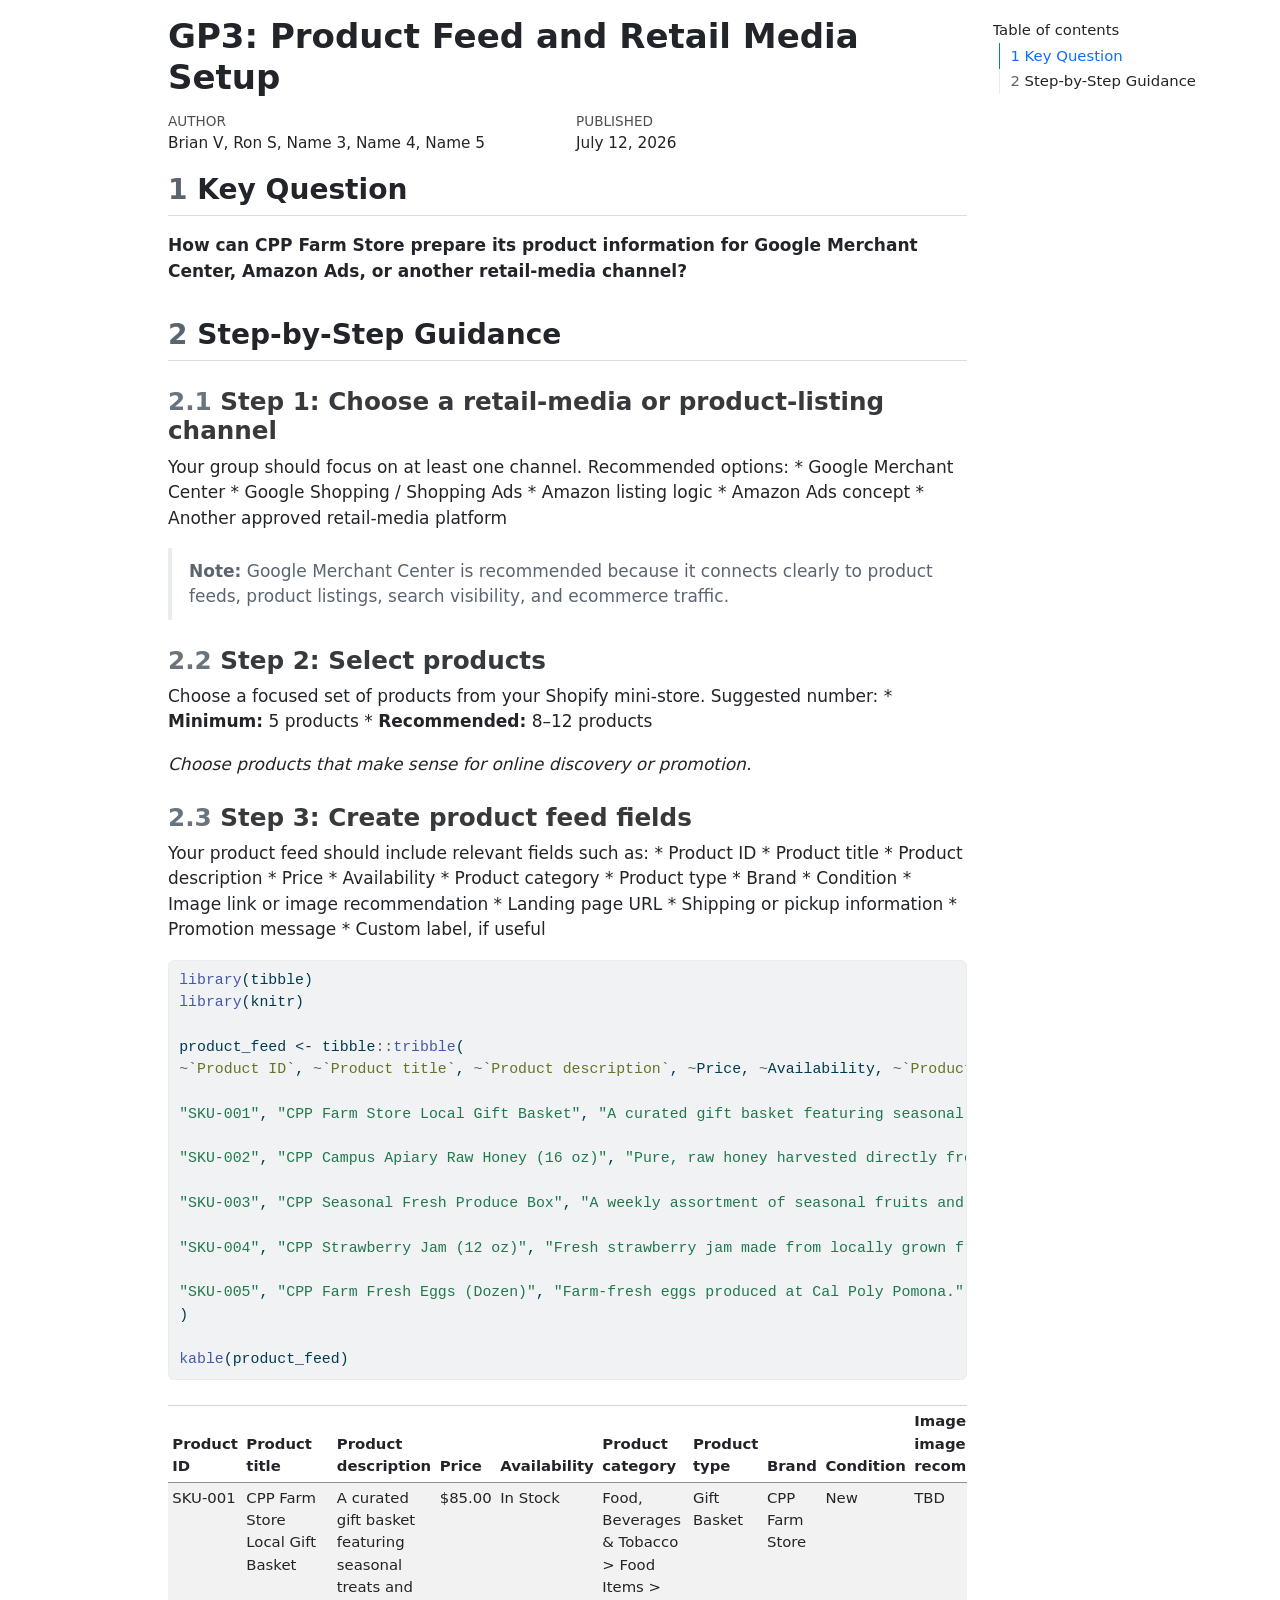
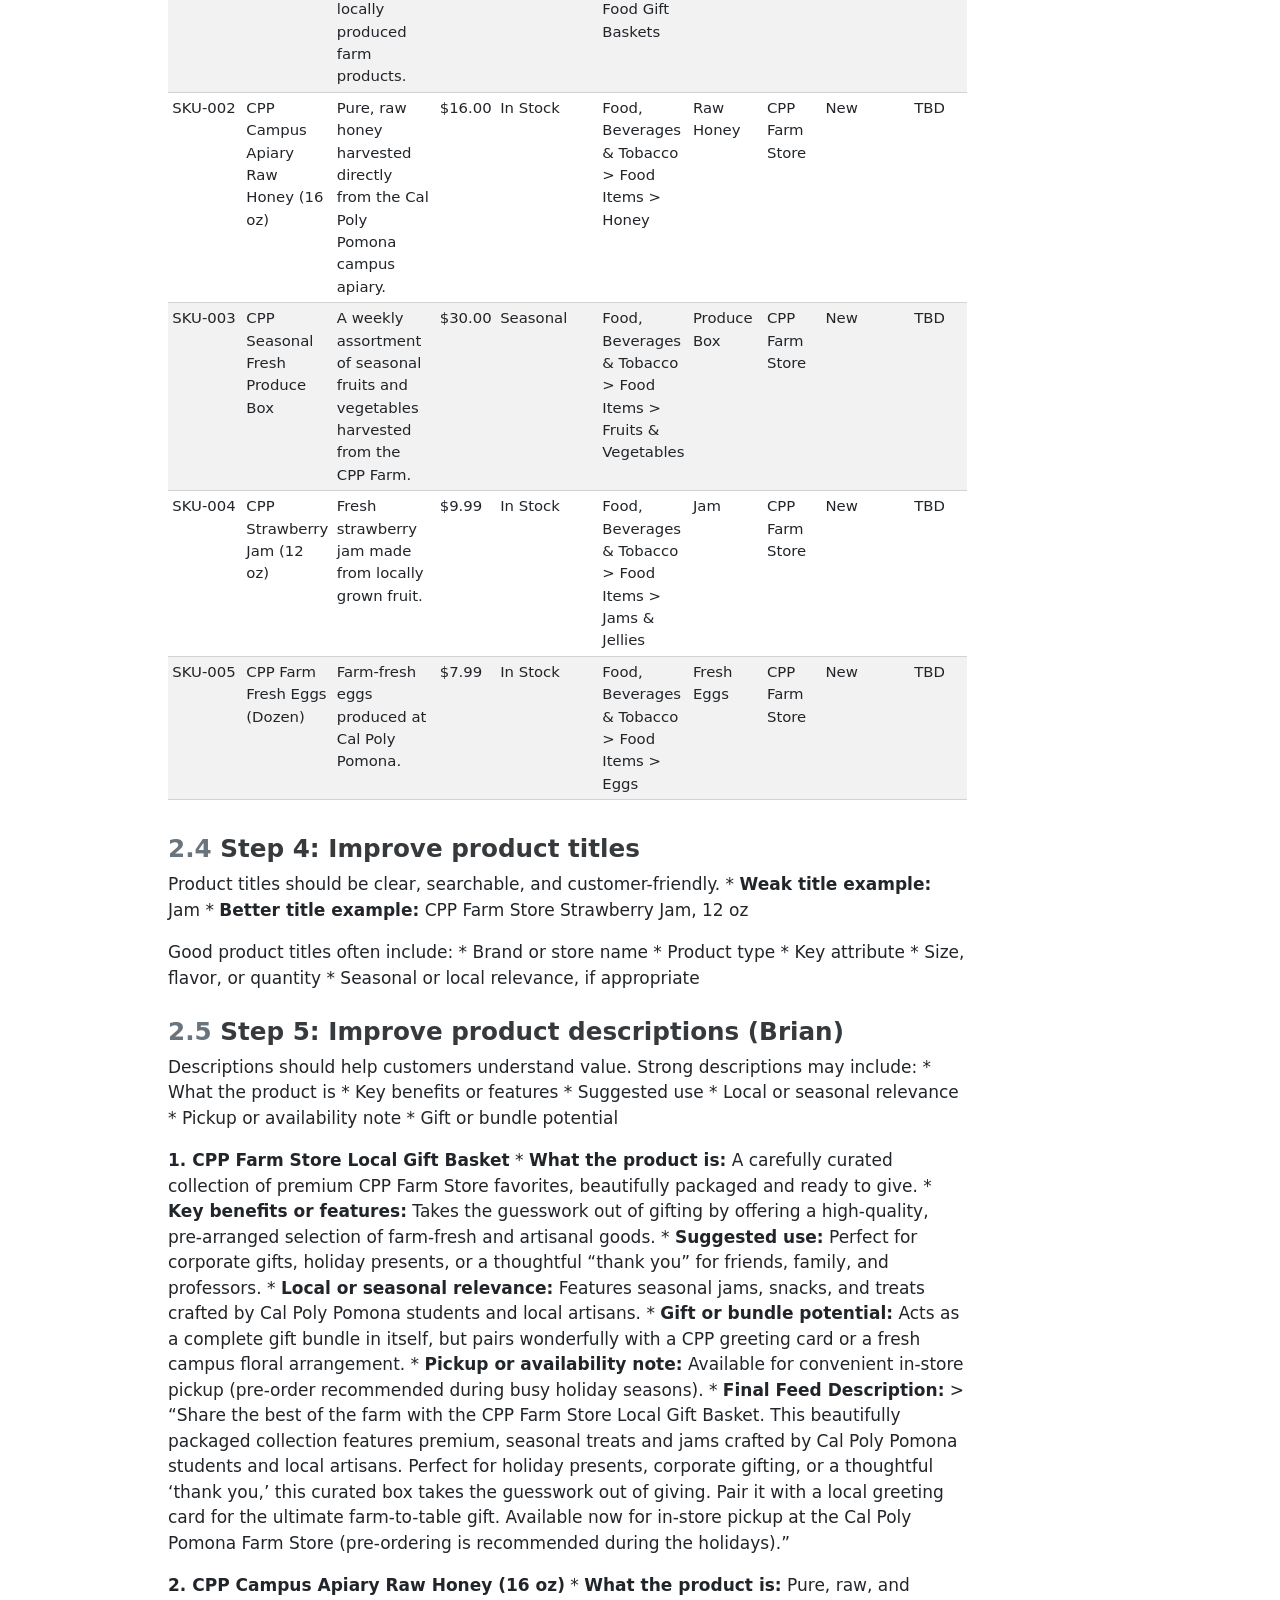
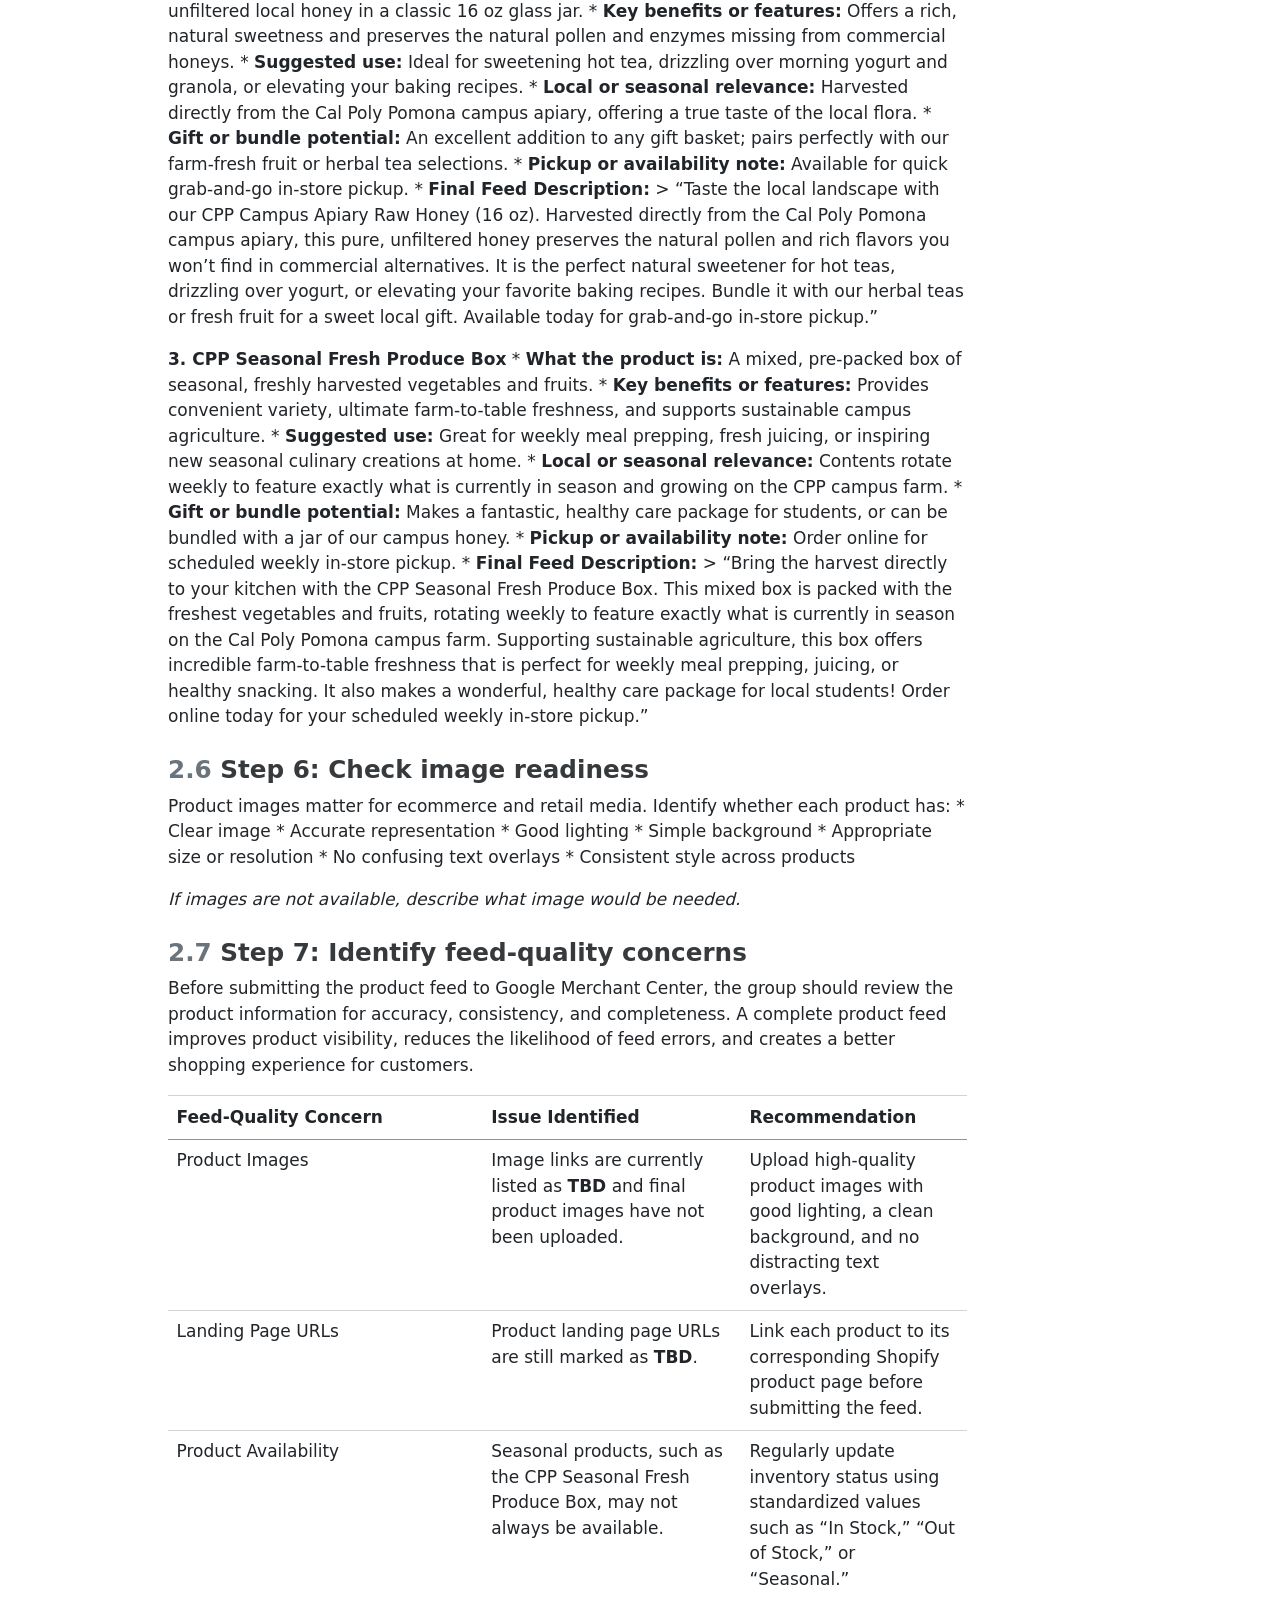
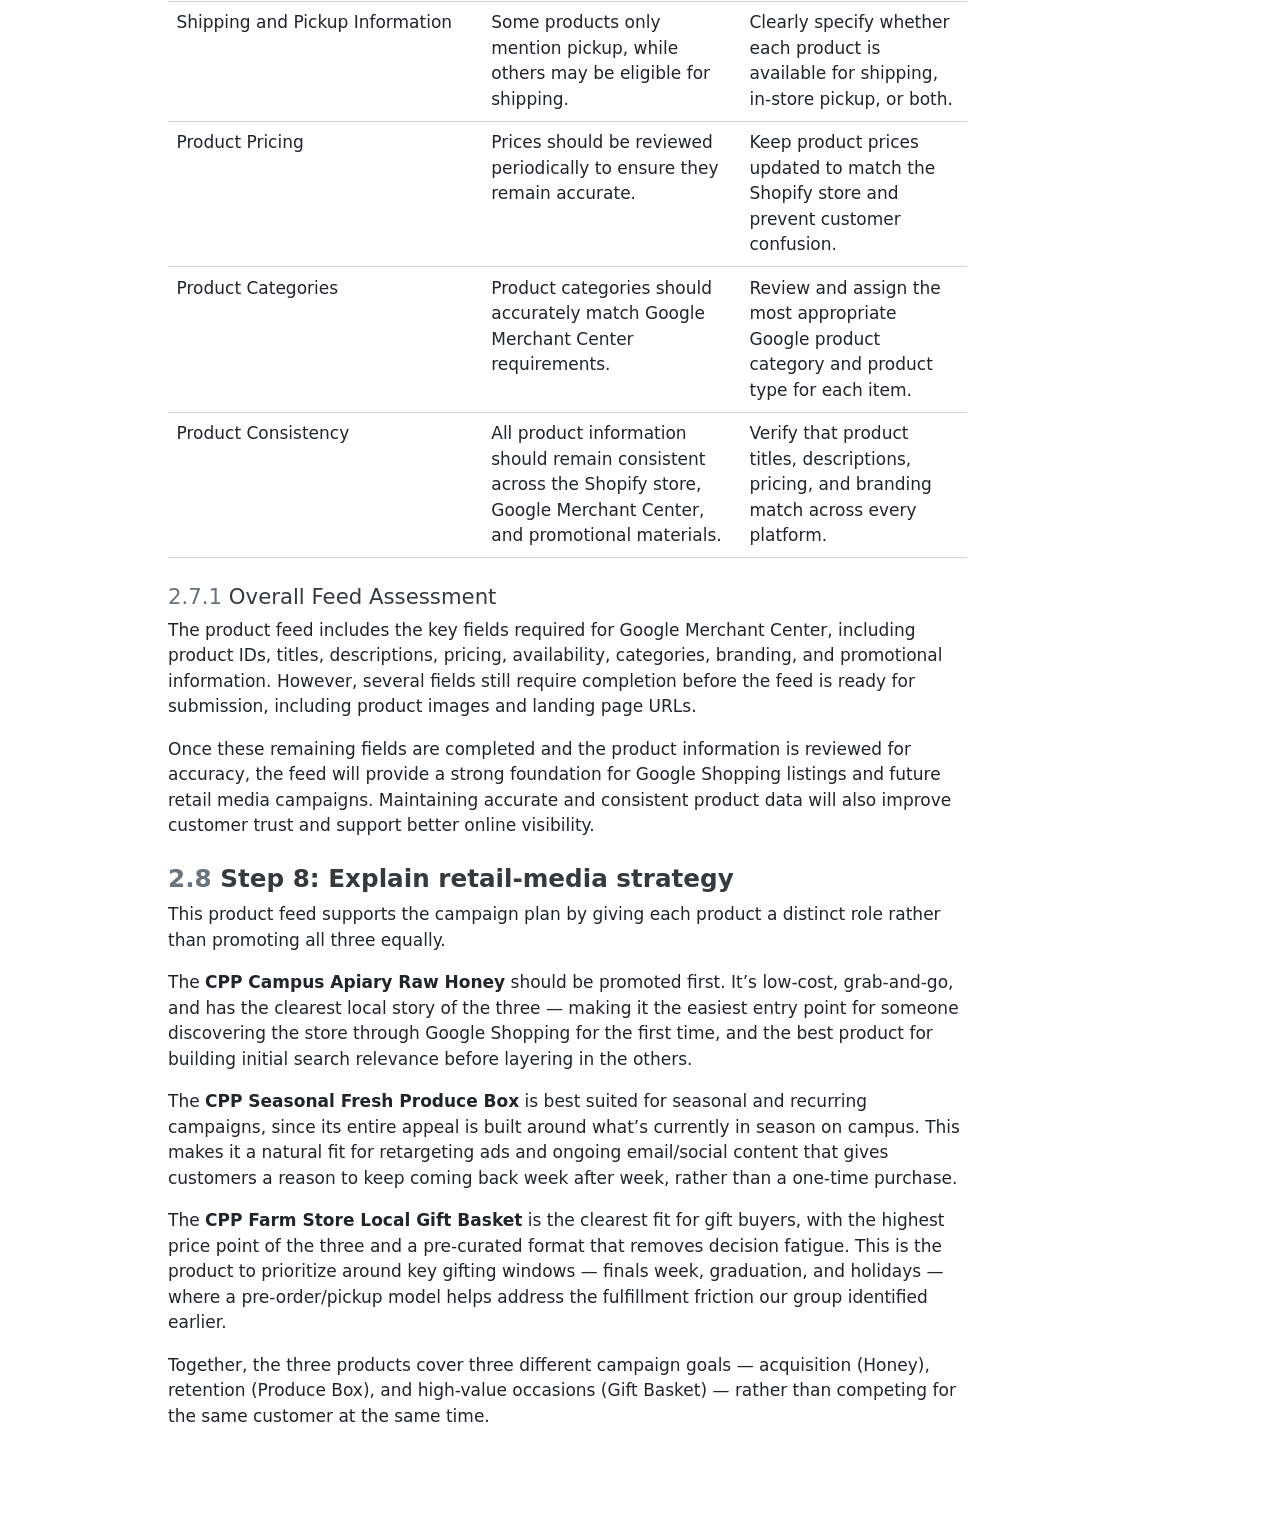
==== index.html @ 087533fa "Rename HTML file to index.html" ====
<!DOCTYPE html>
<html xmlns="http://www.w3.org/1999/xhtml" lang="en" xml:lang="en"><head>

<meta charset="utf-8">
<meta name="generator" content="quarto-1.8.26">

<meta name="viewport" content="width=device-width, initial-scale=1.0, user-scalable=yes">

<meta name="author" content="Brian V, Ron S, Name 3, Name 4, Name 5">
<meta name="dcterms.date" content="2026-07-12">

<title>GP3: Product Feed and Retail Media Setup</title>
<style>
code{white-space: pre-wrap;}
span.smallcaps{font-variant: small-caps;}
div.columns{display: flex; gap: min(4vw, 1.5em);}
div.column{flex: auto; overflow-x: auto;}
div.hanging-indent{margin-left: 1.5em; text-indent: -1.5em;}
ul.task-list{list-style: none;}
ul.task-list li input[type="checkbox"] {
width: 0.8em;
margin: 0 0.8em 0.2em -1em;  vertical-align: middle;
}

html { -webkit-text-size-adjust: 100%; }
pre > code.sourceCode { white-space: pre; position: relative; }
pre > code.sourceCode > span { display: inline-block; line-height: 1.25; }
pre > code.sourceCode > span:empty { height: 1.2em; }
.sourceCode { overflow: visible; }
code.sourceCode > span { color: inherit; text-decoration: inherit; }
div.sourceCode { margin: 1em 0; }
pre.sourceCode { margin: 0; }
@media screen {
div.sourceCode { overflow: auto; }
}
@media print {
pre > code.sourceCode { white-space: pre-wrap; }
pre > code.sourceCode > span { text-indent: -5em; padding-left: 5em; }
}
pre.numberSource code
{ counter-reset: source-line 0; }
pre.numberSource code > span
{ position: relative; left: -4em; counter-increment: source-line; }
pre.numberSource code > span > a:first-child::before
{ content: counter(source-line);
position: relative; left: -1em; text-align: right; vertical-align: baseline;
border: none; display: inline-block;
-webkit-touch-callout: none; -webkit-user-select: none;
-khtml-user-select: none; -moz-user-select: none;
-ms-user-select: none; user-select: none;
padding: 0 4px; width: 4em;
}
pre.numberSource { margin-left: 3em; padding-left: 4px; }
div.sourceCode
{ }
@media screen {
pre > code.sourceCode > span > a:first-child::before { text-decoration: underline; }
}
</style>


<script>/*!
 * clipboard.js v2.0.11
 * https://clipboardjs.com/
 *
 * Licensed MIT © Zeno Rocha
 */
!function(t,e){"object"==typeof exports&&"object"==typeof module?module.exports=e():"function"==typeof define&&define.amd?define([],e):"object"==typeof exports?exports.ClipboardJS=e():t.ClipboardJS=e()}(this,function(){return n={686:function(t,e,n){"use strict";n.d(e,{default:function(){return b}});var e=n(279),i=n.n(e),e=n(370),u=n.n(e),e=n(817),r=n.n(e);function c(t){try{return document.execCommand(t)}catch(t){return}}var a=function(t){t=r()(t);return c("cut"),t};function o(t,e){var n,o,t=(n=t,o="rtl"===document.documentElement.getAttribute("dir"),(t=document.createElement("textarea")).style.fontSize="12pt",t.style.border="0",t.style.padding="0",t.style.margin="0",t.style.position="absolute",t.style[o?"right":"left"]="-9999px",o=window.pageYOffset||document.documentElement.scrollTop,t.style.top="".concat(o,"px"),t.setAttribute("readonly",""),t.value=n,t);return e.container.appendChild(t),e=r()(t),c("copy"),t.remove(),e}var f=function(t){var e=1<arguments.length&&void 0!==arguments[1]?arguments[1]:{container:document.body},n="";return"string"==typeof t?n=o(t,e):t instanceof HTMLInputElement&&!["text","search","url","tel","password"].includes(null==t?void 0:t.type)?n=o(t.value,e):(n=r()(t),c("copy")),n};function l(t){return(l="function"==typeof Symbol&&"symbol"==typeof Symbol.iterator?function(t){return typeof t}:function(t){return t&&"function"==typeof Symbol&&t.constructor===Symbol&&t!==Symbol.prototype?"symbol":typeof t})(t)}var s=function(){var t=0<arguments.length&&void 0!==arguments[0]?arguments[0]:{},e=t.action,n=void 0===e?"copy":e,o=t.container,e=t.target,t=t.text;if("copy"!==n&&"cut"!==n)throw new Error('Invalid "action" value, use either "copy" or "cut"');if(void 0!==e){if(!e||"object"!==l(e)||1!==e.nodeType)throw new Error('Invalid "target" value, use a valid Element');if("copy"===n&&e.hasAttribute("disabled"))throw new Error('Invalid "target" attribute. Please use "readonly" instead of "disabled" attribute');if("cut"===n&&(e.hasAttribute("readonly")||e.hasAttribute("disabled")))throw new Error('Invalid "target" attribute. You can\'t cut text from elements with "readonly" or "disabled" attributes')}return t?f(t,{container:o}):e?"cut"===n?a(e):f(e,{container:o}):void 0};function p(t){return(p="function"==typeof Symbol&&"symbol"==typeof Symbol.iterator?function(t){return typeof t}:function(t){return t&&"function"==typeof Symbol&&t.constructor===Symbol&&t!==Symbol.prototype?"symbol":typeof t})(t)}function d(t,e){for(var n=0;n<e.length;n++){var o=e[n];o.enumerable=o.enumerable||!1,o.configurable=!0,"value"in o&&(o.writable=!0),Object.defineProperty(t,o.key,o)}}function y(t,e){return(y=Object.setPrototypeOf||function(t,e){return t.__proto__=e,t})(t,e)}function h(n){var o=function(){if("undefined"==typeof Reflect||!Reflect.construct)return!1;if(Reflect.construct.sham)return!1;if("function"==typeof Proxy)return!0;try{return Date.prototype.toString.call(Reflect.construct(Date,[],function(){})),!0}catch(t){return!1}}();return function(){var t,e=v(n);return t=o?(t=v(this).constructor,Reflect.construct(e,arguments,t)):e.apply(this,arguments),e=this,!(t=t)||"object"!==p(t)&&"function"!=typeof t?function(t){if(void 0!==t)return t;throw new ReferenceError("this hasn't been initialised - super() hasn't been called")}(e):t}}function v(t){return(v=Object.setPrototypeOf?Object.getPrototypeOf:function(t){return t.__proto__||Object.getPrototypeOf(t)})(t)}function m(t,e){t="data-clipboard-".concat(t);if(e.hasAttribute(t))return e.getAttribute(t)}var b=function(){!function(t,e){if("function"!=typeof e&&null!==e)throw new TypeError("Super expression must either be null or a function");t.prototype=Object.create(e&&e.prototype,{constructor:{value:t,writable:!0,configurable:!0}}),e&&y(t,e)}(r,i());var t,e,n,o=h(r);function r(t,e){var n;return function(t){if(!(t instanceof r))throw new TypeError("Cannot call a class as a function")}(this),(n=o.call(this)).resolveOptions(e),n.listenClick(t),n}return t=r,n=[{key:"copy",value:function(t){var e=1<arguments.length&&void 0!==arguments[1]?arguments[1]:{container:document.body};return f(t,e)}},{key:"cut",value:function(t){return a(t)}},{key:"isSupported",value:function(){var t=0<arguments.length&&void 0!==arguments[0]?arguments[0]:["copy","cut"],t="string"==typeof t?[t]:t,e=!!document.queryCommandSupported;return t.forEach(function(t){e=e&&!!document.queryCommandSupported(t)}),e}}],(e=[{key:"resolveOptions",value:function(){var t=0<arguments.length&&void 0!==arguments[0]?arguments[0]:{};this.action="function"==typeof t.action?t.action:this.defaultAction,this.target="function"==typeof t.target?t.target:this.defaultTarget,this.text="function"==typeof t.text?t.text:this.defaultText,this.container="object"===p(t.container)?t.container:document.body}},{key:"listenClick",value:function(t){var e=this;this.listener=u()(t,"click",function(t){return e.onClick(t)})}},{key:"onClick",value:function(t){var e=t.delegateTarget||t.currentTarget,n=this.action(e)||"copy",t=s({action:n,container:this.container,target:this.target(e),text:this.text(e)});this.emit(t?"success":"error",{action:n,text:t,trigger:e,clearSelection:function(){e&&e.focus(),window.getSelection().removeAllRanges()}})}},{key:"defaultAction",value:function(t){return m("action",t)}},{key:"defaultTarget",value:function(t){t=m("target",t);if(t)return document.querySelector(t)}},{key:"defaultText",value:function(t){return m("text",t)}},{key:"destroy",value:function(){this.listener.destroy()}}])&&d(t.prototype,e),n&&d(t,n),r}()},828:function(t){var e;"undefined"==typeof Element||Element.prototype.matches||((e=Element.prototype).matches=e.matchesSelector||e.mozMatchesSelector||e.msMatchesSelector||e.oMatchesSelector||e.webkitMatchesSelector),t.exports=function(t,e){for(;t&&9!==t.nodeType;){if("function"==typeof t.matches&&t.matches(e))return t;t=t.parentNode}}},438:function(t,e,n){var u=n(828);function i(t,e,n,o,r){var i=function(e,n,t,o){return function(t){t.delegateTarget=u(t.target,n),t.delegateTarget&&o.call(e,t)}}.apply(this,arguments);return t.addEventListener(n,i,r),{destroy:function(){t.removeEventListener(n,i,r)}}}t.exports=function(t,e,n,o,r){return"function"==typeof t.addEventListener?i.apply(null,arguments):"function"==typeof n?i.bind(null,document).apply(null,arguments):("string"==typeof t&&(t=document.querySelectorAll(t)),Array.prototype.map.call(t,function(t){return i(t,e,n,o,r)}))}},879:function(t,n){n.node=function(t){return void 0!==t&&t instanceof HTMLElement&&1===t.nodeType},n.nodeList=function(t){var e=Object.prototype.toString.call(t);return void 0!==t&&("[object NodeList]"===e||"[object HTMLCollection]"===e)&&"length"in t&&(0===t.length||n.node(t[0]))},n.string=function(t){return"string"==typeof t||t instanceof String},n.fn=function(t){return"[object Function]"===Object.prototype.toString.call(t)}},370:function(t,e,n){var f=n(879),l=n(438);t.exports=function(t,e,n){if(!t&&!e&&!n)throw new Error("Missing required arguments");if(!f.string(e))throw new TypeError("Second argument must be a String");if(!f.fn(n))throw new TypeError("Third argument must be a Function");if(f.node(t))return c=e,a=n,(u=t).addEventListener(c,a),{destroy:function(){u.removeEventListener(c,a)}};if(f.nodeList(t))return o=t,r=e,i=n,Array.prototype.forEach.call(o,function(t){t.addEventListener(r,i)}),{destroy:function(){Array.prototype.forEach.call(o,function(t){t.removeEventListener(r,i)})}};if(f.string(t))return t=t,e=e,n=n,l(document.body,t,e,n);throw new TypeError("First argument must be a String, HTMLElement, HTMLCollection, or NodeList");var o,r,i,u,c,a}},817:function(t){t.exports=function(t){var e,n="SELECT"===t.nodeName?(t.focus(),t.value):"INPUT"===t.nodeName||"TEXTAREA"===t.nodeName?((e=t.hasAttribute("readonly"))||t.setAttribute("readonly",""),t.select(),t.setSelectionRange(0,t.value.length),e||t.removeAttribute("readonly"),t.value):(t.hasAttribute("contenteditable")&&t.focus(),n=window.getSelection(),(e=document.createRange()).selectNodeContents(t),n.removeAllRanges(),n.addRange(e),n.toString());return n}},279:function(t){function e(){}e.prototype={on:function(t,e,n){var o=this.e||(this.e={});return(o[t]||(o[t]=[])).push({fn:e,ctx:n}),this},once:function(t,e,n){var o=this;function r(){o.off(t,r),e.apply(n,arguments)}return r._=e,this.on(t,r,n)},emit:function(t){for(var e=[].slice.call(arguments,1),n=((this.e||(this.e={}))[t]||[]).slice(),o=0,r=n.length;o<r;o++)n[o].fn.apply(n[o].ctx,e);return this},off:function(t,e){var n=this.e||(this.e={}),o=n[t],r=[];if(o&&e)for(var i=0,u=o.length;i<u;i++)o[i].fn!==e&&o[i].fn._!==e&&r.push(o[i]);return r.length?n[t]=r:delete n[t],this}},t.exports=e,t.exports.TinyEmitter=e}},r={},o.n=function(t){var e=t&&t.__esModule?function(){return t.default}:function(){return t};return o.d(e,{a:e}),e},o.d=function(t,e){for(var n in e)o.o(e,n)&&!o.o(t,n)&&Object.defineProperty(t,n,{enumerable:!0,get:e[n]})},o.o=function(t,e){return Object.prototype.hasOwnProperty.call(t,e)},o(686).default;function o(t){if(r[t])return r[t].exports;var e=r[t]={exports:{}};return n[t](e,e.exports,o),e.exports}var n,r});</script>
<script src="[data-uri]" type="module"></script>
<script src="[data-uri]" type="module"></script>
<script src="[data-uri]" type="module"></script>
<script>/**
 * @popperjs/core v2.11.7 - MIT License
 */

!function(e,t){"object"==typeof exports&&"undefined"!=typeof module?t(exports):"function"==typeof define&&define.amd?define(["exports"],t):t((e="undefined"!=typeof globalThis?globalThis:e||self).Popper={})}(this,(function(e){"use strict";function t(e){if(null==e)return window;if("[object Window]"!==e.toString()){var t=e.ownerDocument;return t&&t.defaultView||window}return e}function n(e){return e instanceof t(e).Element||e instanceof Element}function r(e){return e instanceof t(e).HTMLElement||e instanceof HTMLElement}function o(e){return"undefined"!=typeof ShadowRoot&&(e instanceof t(e).ShadowRoot||e instanceof ShadowRoot)}var i=Math.max,a=Math.min,s=Math.round;function f(){var e=navigator.userAgentData;return null!=e&&e.brands&&Array.isArray(e.brands)?e.brands.map((function(e){return e.brand+"/"+e.version})).join(" "):navigator.userAgent}function c(){return!/^((?!chrome|android).)*safari/i.test(f())}function p(e,o,i){void 0===o&&(o=!1),void 0===i&&(i=!1);var a=e.getBoundingClientRect(),f=1,p=1;o&&r(e)&&(f=e.offsetWidth>0&&s(a.width)/e.offsetWidth||1,p=e.offsetHeight>0&&s(a.height)/e.offsetHeight||1);var u=(n(e)?t(e):window).visualViewport,l=!c()&&i,d=(a.left+(l&&u?u.offsetLeft:0))/f,h=(a.top+(l&&u?u.offsetTop:0))/p,m=a.width/f,v=a.height/p;return{width:m,height:v,top:h,right:d+m,bottom:h+v,left:d,x:d,y:h}}function u(e){var n=t(e);return{scrollLeft:n.pageXOffset,scrollTop:n.pageYOffset}}function l(e){return e?(e.nodeName||"").toLowerCase():null}function d(e){return((n(e)?e.ownerDocument:e.document)||window.document).documentElement}function h(e){return p(d(e)).left+u(e).scrollLeft}function m(e){return t(e).getComputedStyle(e)}function v(e){var t=m(e),n=t.overflow,r=t.overflowX,o=t.overflowY;return/auto|scroll|overlay|hidden/.test(n+o+r)}function y(e,n,o){void 0===o&&(o=!1);var i,a,f=r(n),c=r(n)&&function(e){var t=e.getBoundingClientRect(),n=s(t.width)/e.offsetWidth||1,r=s(t.height)/e.offsetHeight||1;return 1!==n||1!==r}(n),m=d(n),y=p(e,c,o),g={scrollLeft:0,scrollTop:0},b={x:0,y:0};return(f||!f&&!o)&&(("body"!==l(n)||v(m))&&(g=(i=n)!==t(i)&&r(i)?{scrollLeft:(a=i).scrollLeft,scrollTop:a.scrollTop}:u(i)),r(n)?((b=p(n,!0)).x+=n.clientLeft,b.y+=n.clientTop):m&&(b.x=h(m))),{x:y.left+g.scrollLeft-b.x,y:y.top+g.scrollTop-b.y,width:y.width,height:y.height}}function g(e){var t=p(e),n=e.offsetWidth,r=e.offsetHeight;return Math.abs(t.width-n)<=1&&(n=t.width),Math.abs(t.height-r)<=1&&(r=t.height),{x:e.offsetLeft,y:e.offsetTop,width:n,height:r}}function b(e){return"html"===l(e)?e:e.assignedSlot||e.parentNode||(o(e)?e.host:null)||d(e)}function x(e){return["html","body","#document"].indexOf(l(e))>=0?e.ownerDocument.body:r(e)&&v(e)?e:x(b(e))}function w(e,n){var r;void 0===n&&(n=[]);var o=x(e),i=o===(null==(r=e.ownerDocument)?void 0:r.body),a=t(o),s=i?[a].concat(a.visualViewport||[],v(o)?o:[]):o,f=n.concat(s);return i?f:f.concat(w(b(s)))}function O(e){return["table","td","th"].indexOf(l(e))>=0}function j(e){return r(e)&&"fixed"!==m(e).position?e.offsetParent:null}function E(e){for(var n=t(e),i=j(e);i&&O(i)&&"static"===m(i).position;)i=j(i);return i&&("html"===l(i)||"body"===l(i)&&"static"===m(i).position)?n:i||function(e){var t=/firefox/i.test(f());if(/Trident/i.test(f())&&r(e)&&"fixed"===m(e).position)return null;var n=b(e);for(o(n)&&(n=n.host);r(n)&&["html","body"].indexOf(l(n))<0;){var i=m(n);if("none"!==i.transform||"none"!==i.perspective||"paint"===i.contain||-1!==["transform","perspective"].indexOf(i.willChange)||t&&"filter"===i.willChange||t&&i.filter&&"none"!==i.filter)return n;n=n.parentNode}return null}(e)||n}var D="top",A="bottom",L="right",P="left",M="auto",k=[D,A,L,P],W="start",B="end",H="viewport",T="popper",R=k.reduce((function(e,t){return e.concat([t+"-"+W,t+"-"+B])}),[]),S=[].concat(k,[M]).reduce((function(e,t){return e.concat([t,t+"-"+W,t+"-"+B])}),[]),V=["beforeRead","read","afterRead","beforeMain","main","afterMain","beforeWrite","write","afterWrite"];function q(e){var t=new Map,n=new Set,r=[];function o(e){n.add(e.name),[].concat(e.requires||[],e.requiresIfExists||[]).forEach((function(e){if(!n.has(e)){var r=t.get(e);r&&o(r)}})),r.push(e)}return e.forEach((function(e){t.set(e.name,e)})),e.forEach((function(e){n.has(e.name)||o(e)})),r}function C(e){return e.split("-")[0]}function N(e,t){var n=t.getRootNode&&t.getRootNode();if(e.contains(t))return!0;if(n&&o(n)){var r=t;do{if(r&&e.isSameNode(r))return!0;r=r.parentNode||r.host}while(r)}return!1}function I(e){return Object.assign({},e,{left:e.x,top:e.y,right:e.x+e.width,bottom:e.y+e.height})}function _(e,r,o){return r===H?I(function(e,n){var r=t(e),o=d(e),i=r.visualViewport,a=o.clientWidth,s=o.clientHeight,f=0,p=0;if(i){a=i.width,s=i.height;var u=c();(u||!u&&"fixed"===n)&&(f=i.offsetLeft,p=i.offsetTop)}return{width:a,height:s,x:f+h(e),y:p}}(e,o)):n(r)?function(e,t){var n=p(e,!1,"fixed"===t);return n.top=n.top+e.clientTop,n.left=n.left+e.clientLeft,n.bottom=n.top+e.clientHeight,n.right=n.left+e.clientWidth,n.width=e.clientWidth,n.height=e.clientHeight,n.x=n.left,n.y=n.top,n}(r,o):I(function(e){var t,n=d(e),r=u(e),o=null==(t=e.ownerDocument)?void 0:t.body,a=i(n.scrollWidth,n.clientWidth,o?o.scrollWidth:0,o?o.clientWidth:0),s=i(n.scrollHeight,n.clientHeight,o?o.scrollHeight:0,o?o.clientHeight:0),f=-r.scrollLeft+h(e),c=-r.scrollTop;return"rtl"===m(o||n).direction&&(f+=i(n.clientWidth,o?o.clientWidth:0)-a),{width:a,height:s,x:f,y:c}}(d(e)))}function F(e,t,o,s){var f="clippingParents"===t?function(e){var t=w(b(e)),o=["absolute","fixed"].indexOf(m(e).position)>=0&&r(e)?E(e):e;return n(o)?t.filter((function(e){return n(e)&&N(e,o)&&"body"!==l(e)})):[]}(e):[].concat(t),c=[].concat(f,[o]),p=c[0],u=c.reduce((function(t,n){var r=_(e,n,s);return t.top=i(r.top,t.top),t.right=a(r.right,t.right),t.bottom=a(r.bottom,t.bottom),t.left=i(r.left,t.left),t}),_(e,p,s));return u.width=u.right-u.left,u.height=u.bottom-u.top,u.x=u.left,u.y=u.top,u}function U(e){return e.split("-")[1]}function z(e){return["top","bottom"].indexOf(e)>=0?"x":"y"}function X(e){var t,n=e.reference,r=e.element,o=e.placement,i=o?C(o):null,a=o?U(o):null,s=n.x+n.width/2-r.width/2,f=n.y+n.height/2-r.height/2;switch(i){case D:t={x:s,y:n.y-r.height};break;case A:t={x:s,y:n.y+n.height};break;case L:t={x:n.x+n.width,y:f};break;case P:t={x:n.x-r.width,y:f};break;default:t={x:n.x,y:n.y}}var c=i?z(i):null;if(null!=c){var p="y"===c?"height":"width";switch(a){case W:t[c]=t[c]-(n[p]/2-r[p]/2);break;case B:t[c]=t[c]+(n[p]/2-r[p]/2)}}return t}function Y(e){return Object.assign({},{top:0,right:0,bottom:0,left:0},e)}function G(e,t){return t.reduce((function(t,n){return t[n]=e,t}),{})}function J(e,t){void 0===t&&(t={});var r=t,o=r.placement,i=void 0===o?e.placement:o,a=r.strategy,s=void 0===a?e.strategy:a,f=r.boundary,c=void 0===f?"clippingParents":f,u=r.rootBoundary,l=void 0===u?H:u,h=r.elementContext,m=void 0===h?T:h,v=r.altBoundary,y=void 0!==v&&v,g=r.padding,b=void 0===g?0:g,x=Y("number"!=typeof b?b:G(b,k)),w=m===T?"reference":T,O=e.rects.popper,j=e.elements[y?w:m],E=F(n(j)?j:j.contextElement||d(e.elements.popper),c,l,s),P=p(e.elements.reference),M=X({reference:P,element:O,strategy:"absolute",placement:i}),W=I(Object.assign({},O,M)),B=m===T?W:P,R={top:E.top-B.top+x.top,bottom:B.bottom-E.bottom+x.bottom,left:E.left-B.left+x.left,right:B.right-E.right+x.right},S=e.modifiersData.offset;if(m===T&&S){var V=S[i];Object.keys(R).forEach((function(e){var t=[L,A].indexOf(e)>=0?1:-1,n=[D,A].indexOf(e)>=0?"y":"x";R[e]+=V[n]*t}))}return R}var K={placement:"bottom",modifiers:[],strategy:"absolute"};function Q(){for(var e=arguments.length,t=new Array(e),n=0;n<e;n++)t[n]=arguments[n];return!t.some((function(e){return!(e&&"function"==typeof e.getBoundingClientRect)}))}function Z(e){void 0===e&&(e={});var t=e,r=t.defaultModifiers,o=void 0===r?[]:r,i=t.defaultOptions,a=void 0===i?K:i;return function(e,t,r){void 0===r&&(r=a);var i,s,f={placement:"bottom",orderedModifiers:[],options:Object.assign({},K,a),modifiersData:{},elements:{reference:e,popper:t},attributes:{},styles:{}},c=[],p=!1,u={state:f,setOptions:function(r){var i="function"==typeof r?r(f.options):r;l(),f.options=Object.assign({},a,f.options,i),f.scrollParents={reference:n(e)?w(e):e.contextElement?w(e.contextElement):[],popper:w(t)};var s,p,d=function(e){var t=q(e);return V.reduce((function(e,n){return e.concat(t.filter((function(e){return e.phase===n})))}),[])}((s=[].concat(o,f.options.modifiers),p=s.reduce((function(e,t){var n=e[t.name];return e[t.name]=n?Object.assign({},n,t,{options:Object.assign({},n.options,t.options),data:Object.assign({},n.data,t.data)}):t,e}),{}),Object.keys(p).map((function(e){return p[e]}))));return f.orderedModifiers=d.filter((function(e){return e.enabled})),f.orderedModifiers.forEach((function(e){var t=e.name,n=e.options,r=void 0===n?{}:n,o=e.effect;if("function"==typeof o){var i=o({state:f,name:t,instance:u,options:r}),a=function(){};c.push(i||a)}})),u.update()},forceUpdate:function(){if(!p){var e=f.elements,t=e.reference,n=e.popper;if(Q(t,n)){f.rects={reference:y(t,E(n),"fixed"===f.options.strategy),popper:g(n)},f.reset=!1,f.placement=f.options.placement,f.orderedModifiers.forEach((function(e){return f.modifiersData[e.name]=Object.assign({},e.data)}));for(var r=0;r<f.orderedModifiers.length;r++)if(!0!==f.reset){var o=f.orderedModifiers[r],i=o.fn,a=o.options,s=void 0===a?{}:a,c=o.name;"function"==typeof i&&(f=i({state:f,options:s,name:c,instance:u})||f)}else f.reset=!1,r=-1}}},update:(i=function(){return new Promise((function(e){u.forceUpdate(),e(f)}))},function(){return s||(s=new Promise((function(e){Promise.resolve().then((function(){s=void 0,e(i())}))}))),s}),destroy:function(){l(),p=!0}};if(!Q(e,t))return u;function l(){c.forEach((function(e){return e()})),c=[]}return u.setOptions(r).then((function(e){!p&&r.onFirstUpdate&&r.onFirstUpdate(e)})),u}}var $={passive:!0};var ee={name:"eventListeners",enabled:!0,phase:"write",fn:function(){},effect:function(e){var n=e.state,r=e.instance,o=e.options,i=o.scroll,a=void 0===i||i,s=o.resize,f=void 0===s||s,c=t(n.elements.popper),p=[].concat(n.scrollParents.reference,n.scrollParents.popper);return a&&p.forEach((function(e){e.addEventListener("scroll",r.update,$)})),f&&c.addEventListener("resize",r.update,$),function(){a&&p.forEach((function(e){e.removeEventListener("scroll",r.update,$)})),f&&c.removeEventListener("resize",r.update,$)}},data:{}};var te={name:"popperOffsets",enabled:!0,phase:"read",fn:function(e){var t=e.state,n=e.name;t.modifiersData[n]=X({reference:t.rects.reference,element:t.rects.popper,strategy:"absolute",placement:t.placement})},data:{}},ne={top:"auto",right:"auto",bottom:"auto",left:"auto"};function re(e){var n,r=e.popper,o=e.popperRect,i=e.placement,a=e.variation,f=e.offsets,c=e.position,p=e.gpuAcceleration,u=e.adaptive,l=e.roundOffsets,h=e.isFixed,v=f.x,y=void 0===v?0:v,g=f.y,b=void 0===g?0:g,x="function"==typeof l?l({x:y,y:b}):{x:y,y:b};y=x.x,b=x.y;var w=f.hasOwnProperty("x"),O=f.hasOwnProperty("y"),j=P,M=D,k=window;if(u){var W=E(r),H="clientHeight",T="clientWidth";if(W===t(r)&&"static"!==m(W=d(r)).position&&"absolute"===c&&(H="scrollHeight",T="scrollWidth"),W=W,i===D||(i===P||i===L)&&a===B)M=A,b-=(h&&W===k&&k.visualViewport?k.visualViewport.height:W[H])-o.height,b*=p?1:-1;if(i===P||(i===D||i===A)&&a===B)j=L,y-=(h&&W===k&&k.visualViewport?k.visualViewport.width:W[T])-o.width,y*=p?1:-1}var R,S=Object.assign({position:c},u&&ne),V=!0===l?function(e,t){var n=e.x,r=e.y,o=t.devicePixelRatio||1;return{x:s(n*o)/o||0,y:s(r*o)/o||0}}({x:y,y:b},t(r)):{x:y,y:b};return y=V.x,b=V.y,p?Object.assign({},S,((R={})[M]=O?"0":"",R[j]=w?"0":"",R.transform=(k.devicePixelRatio||1)<=1?"translate("+y+"px, "+b+"px)":"translate3d("+y+"px, "+b+"px, 0)",R)):Object.assign({},S,((n={})[M]=O?b+"px":"",n[j]=w?y+"px":"",n.transform="",n))}var oe={name:"computeStyles",enabled:!0,phase:"beforeWrite",fn:function(e){var t=e.state,n=e.options,r=n.gpuAcceleration,o=void 0===r||r,i=n.adaptive,a=void 0===i||i,s=n.roundOffsets,f=void 0===s||s,c={placement:C(t.placement),variation:U(t.placement),popper:t.elements.popper,popperRect:t.rects.popper,gpuAcceleration:o,isFixed:"fixed"===t.options.strategy};null!=t.modifiersData.popperOffsets&&(t.styles.popper=Object.assign({},t.styles.popper,re(Object.assign({},c,{offsets:t.modifiersData.popperOffsets,position:t.options.strategy,adaptive:a,roundOffsets:f})))),null!=t.modifiersData.arrow&&(t.styles.arrow=Object.assign({},t.styles.arrow,re(Object.assign({},c,{offsets:t.modifiersData.arrow,position:"absolute",adaptive:!1,roundOffsets:f})))),t.attributes.popper=Object.assign({},t.attributes.popper,{"data-popper-placement":t.placement})},data:{}};var ie={name:"applyStyles",enabled:!0,phase:"write",fn:function(e){var t=e.state;Object.keys(t.elements).forEach((function(e){var n=t.styles[e]||{},o=t.attributes[e]||{},i=t.elements[e];r(i)&&l(i)&&(Object.assign(i.style,n),Object.keys(o).forEach((function(e){var t=o[e];!1===t?i.removeAttribute(e):i.setAttribute(e,!0===t?"":t)})))}))},effect:function(e){var t=e.state,n={popper:{position:t.options.strategy,left:"0",top:"0",margin:"0"},arrow:{position:"absolute"},reference:{}};return Object.assign(t.elements.popper.style,n.popper),t.styles=n,t.elements.arrow&&Object.assign(t.elements.arrow.style,n.arrow),function(){Object.keys(t.elements).forEach((function(e){var o=t.elements[e],i=t.attributes[e]||{},a=Object.keys(t.styles.hasOwnProperty(e)?t.styles[e]:n[e]).reduce((function(e,t){return e[t]="",e}),{});r(o)&&l(o)&&(Object.assign(o.style,a),Object.keys(i).forEach((function(e){o.removeAttribute(e)})))}))}},requires:["computeStyles"]};var ae={name:"offset",enabled:!0,phase:"main",requires:["popperOffsets"],fn:function(e){var t=e.state,n=e.options,r=e.name,o=n.offset,i=void 0===o?[0,0]:o,a=S.reduce((function(e,n){return e[n]=function(e,t,n){var r=C(e),o=[P,D].indexOf(r)>=0?-1:1,i="function"==typeof n?n(Object.assign({},t,{placement:e})):n,a=i[0],s=i[1];return a=a||0,s=(s||0)*o,[P,L].indexOf(r)>=0?{x:s,y:a}:{x:a,y:s}}(n,t.rects,i),e}),{}),s=a[t.placement],f=s.x,c=s.y;null!=t.modifiersData.popperOffsets&&(t.modifiersData.popperOffsets.x+=f,t.modifiersData.popperOffsets.y+=c),t.modifiersData[r]=a}},se={left:"right",right:"left",bottom:"top",top:"bottom"};function fe(e){return e.replace(/left|right|bottom|top/g,(function(e){return se[e]}))}var ce={start:"end",end:"start"};function pe(e){return e.replace(/start|end/g,(function(e){return ce[e]}))}function ue(e,t){void 0===t&&(t={});var n=t,r=n.placement,o=n.boundary,i=n.rootBoundary,a=n.padding,s=n.flipVariations,f=n.allowedAutoPlacements,c=void 0===f?S:f,p=U(r),u=p?s?R:R.filter((function(e){return U(e)===p})):k,l=u.filter((function(e){return c.indexOf(e)>=0}));0===l.length&&(l=u);var d=l.reduce((function(t,n){return t[n]=J(e,{placement:n,boundary:o,rootBoundary:i,padding:a})[C(n)],t}),{});return Object.keys(d).sort((function(e,t){return d[e]-d[t]}))}var le={name:"flip",enabled:!0,phase:"main",fn:function(e){var t=e.state,n=e.options,r=e.name;if(!t.modifiersData[r]._skip){for(var o=n.mainAxis,i=void 0===o||o,a=n.altAxis,s=void 0===a||a,f=n.fallbackPlacements,c=n.padding,p=n.boundary,u=n.rootBoundary,l=n.altBoundary,d=n.flipVariations,h=void 0===d||d,m=n.allowedAutoPlacements,v=t.options.placement,y=C(v),g=f||(y===v||!h?[fe(v)]:function(e){if(C(e)===M)return[];var t=fe(e);return[pe(e),t,pe(t)]}(v)),b=[v].concat(g).reduce((function(e,n){return e.concat(C(n)===M?ue(t,{placement:n,boundary:p,rootBoundary:u,padding:c,flipVariations:h,allowedAutoPlacements:m}):n)}),[]),x=t.rects.reference,w=t.rects.popper,O=new Map,j=!0,E=b[0],k=0;k<b.length;k++){var B=b[k],H=C(B),T=U(B)===W,R=[D,A].indexOf(H)>=0,S=R?"width":"height",V=J(t,{placement:B,boundary:p,rootBoundary:u,altBoundary:l,padding:c}),q=R?T?L:P:T?A:D;x[S]>w[S]&&(q=fe(q));var N=fe(q),I=[];if(i&&I.push(V[H]<=0),s&&I.push(V[q]<=0,V[N]<=0),I.every((function(e){return e}))){E=B,j=!1;break}O.set(B,I)}if(j)for(var _=function(e){var t=b.find((function(t){var n=O.get(t);if(n)return n.slice(0,e).every((function(e){return e}))}));if(t)return E=t,"break"},F=h?3:1;F>0;F--){if("break"===_(F))break}t.placement!==E&&(t.modifiersData[r]._skip=!0,t.placement=E,t.reset=!0)}},requiresIfExists:["offset"],data:{_skip:!1}};function de(e,t,n){return i(e,a(t,n))}var he={name:"preventOverflow",enabled:!0,phase:"main",fn:function(e){var t=e.state,n=e.options,r=e.name,o=n.mainAxis,s=void 0===o||o,f=n.altAxis,c=void 0!==f&&f,p=n.boundary,u=n.rootBoundary,l=n.altBoundary,d=n.padding,h=n.tether,m=void 0===h||h,v=n.tetherOffset,y=void 0===v?0:v,b=J(t,{boundary:p,rootBoundary:u,padding:d,altBoundary:l}),x=C(t.placement),w=U(t.placement),O=!w,j=z(x),M="x"===j?"y":"x",k=t.modifiersData.popperOffsets,B=t.rects.reference,H=t.rects.popper,T="function"==typeof y?y(Object.assign({},t.rects,{placement:t.placement})):y,R="number"==typeof T?{mainAxis:T,altAxis:T}:Object.assign({mainAxis:0,altAxis:0},T),S=t.modifiersData.offset?t.modifiersData.offset[t.placement]:null,V={x:0,y:0};if(k){if(s){var q,N="y"===j?D:P,I="y"===j?A:L,_="y"===j?"height":"width",F=k[j],X=F+b[N],Y=F-b[I],G=m?-H[_]/2:0,K=w===W?B[_]:H[_],Q=w===W?-H[_]:-B[_],Z=t.elements.arrow,$=m&&Z?g(Z):{width:0,height:0},ee=t.modifiersData["arrow#persistent"]?t.modifiersData["arrow#persistent"].padding:{top:0,right:0,bottom:0,left:0},te=ee[N],ne=ee[I],re=de(0,B[_],$[_]),oe=O?B[_]/2-G-re-te-R.mainAxis:K-re-te-R.mainAxis,ie=O?-B[_]/2+G+re+ne+R.mainAxis:Q+re+ne+R.mainAxis,ae=t.elements.arrow&&E(t.elements.arrow),se=ae?"y"===j?ae.clientTop||0:ae.clientLeft||0:0,fe=null!=(q=null==S?void 0:S[j])?q:0,ce=F+ie-fe,pe=de(m?a(X,F+oe-fe-se):X,F,m?i(Y,ce):Y);k[j]=pe,V[j]=pe-F}if(c){var ue,le="x"===j?D:P,he="x"===j?A:L,me=k[M],ve="y"===M?"height":"width",ye=me+b[le],ge=me-b[he],be=-1!==[D,P].indexOf(x),xe=null!=(ue=null==S?void 0:S[M])?ue:0,we=be?ye:me-B[ve]-H[ve]-xe+R.altAxis,Oe=be?me+B[ve]+H[ve]-xe-R.altAxis:ge,je=m&&be?function(e,t,n){var r=de(e,t,n);return r>n?n:r}(we,me,Oe):de(m?we:ye,me,m?Oe:ge);k[M]=je,V[M]=je-me}t.modifiersData[r]=V}},requiresIfExists:["offset"]};var me={name:"arrow",enabled:!0,phase:"main",fn:function(e){var t,n=e.state,r=e.name,o=e.options,i=n.elements.arrow,a=n.modifiersData.popperOffsets,s=C(n.placement),f=z(s),c=[P,L].indexOf(s)>=0?"height":"width";if(i&&a){var p=function(e,t){return Y("number"!=typeof(e="function"==typeof e?e(Object.assign({},t.rects,{placement:t.placement})):e)?e:G(e,k))}(o.padding,n),u=g(i),l="y"===f?D:P,d="y"===f?A:L,h=n.rects.reference[c]+n.rects.reference[f]-a[f]-n.rects.popper[c],m=a[f]-n.rects.reference[f],v=E(i),y=v?"y"===f?v.clientHeight||0:v.clientWidth||0:0,b=h/2-m/2,x=p[l],w=y-u[c]-p[d],O=y/2-u[c]/2+b,j=de(x,O,w),M=f;n.modifiersData[r]=((t={})[M]=j,t.centerOffset=j-O,t)}},effect:function(e){var t=e.state,n=e.options.element,r=void 0===n?"[data-popper-arrow]":n;null!=r&&("string"!=typeof r||(r=t.elements.popper.querySelector(r)))&&N(t.elements.popper,r)&&(t.elements.arrow=r)},requires:["popperOffsets"],requiresIfExists:["preventOverflow"]};function ve(e,t,n){return void 0===n&&(n={x:0,y:0}),{top:e.top-t.height-n.y,right:e.right-t.width+n.x,bottom:e.bottom-t.height+n.y,left:e.left-t.width-n.x}}function ye(e){return[D,L,A,P].some((function(t){return e[t]>=0}))}var ge={name:"hide",enabled:!0,phase:"main",requiresIfExists:["preventOverflow"],fn:function(e){var t=e.state,n=e.name,r=t.rects.reference,o=t.rects.popper,i=t.modifiersData.preventOverflow,a=J(t,{elementContext:"reference"}),s=J(t,{altBoundary:!0}),f=ve(a,r),c=ve(s,o,i),p=ye(f),u=ye(c);t.modifiersData[n]={referenceClippingOffsets:f,popperEscapeOffsets:c,isReferenceHidden:p,hasPopperEscaped:u},t.attributes.popper=Object.assign({},t.attributes.popper,{"data-popper-reference-hidden":p,"data-popper-escaped":u})}},be=Z({defaultModifiers:[ee,te,oe,ie]}),xe=[ee,te,oe,ie,ae,le,he,me,ge],we=Z({defaultModifiers:xe});e.applyStyles=ie,e.arrow=me,e.computeStyles=oe,e.createPopper=we,e.createPopperLite=be,e.defaultModifiers=xe,e.detectOverflow=J,e.eventListeners=ee,e.flip=le,e.hide=ge,e.offset=ae,e.popperGenerator=Z,e.popperOffsets=te,e.preventOverflow=he,Object.defineProperty(e,"__esModule",{value:!0})}));

</script>
<script>!function(e,t){"object"==typeof exports&&"undefined"!=typeof module?module.exports=t(require("@popperjs/core")):"function"==typeof define&&define.amd?define(["@popperjs/core"],t):(e=e||self).tippy=t(e.Popper)}(this,(function(e){"use strict";var t={passive:!0,capture:!0},n=function(){return document.body};function r(e,t,n){if(Array.isArray(e)){var r=e[t];return null==r?Array.isArray(n)?n[t]:n:r}return e}function o(e,t){var n={}.toString.call(e);return 0===n.indexOf("[object")&&n.indexOf(t+"]")>-1}function i(e,t){return"function"==typeof e?e.apply(void 0,t):e}function a(e,t){return 0===t?e:function(r){clearTimeout(n),n=setTimeout((function(){e(r)}),t)};var n}function s(e,t){var n=Object.assign({},e);return t.forEach((function(e){delete n[e]})),n}function u(e){return[].concat(e)}function c(e,t){-1===e.indexOf(t)&&e.push(t)}function p(e){return e.split("-")[0]}function f(e){return[].slice.call(e)}function l(e){return Object.keys(e).reduce((function(t,n){return void 0!==e[n]&&(t[n]=e[n]),t}),{})}function d(){return document.createElement("div")}function v(e){return["Element","Fragment"].some((function(t){return o(e,t)}))}function m(e){return o(e,"MouseEvent")}function g(e){return!(!e||!e._tippy||e._tippy.reference!==e)}function h(e){return v(e)?[e]:function(e){return o(e,"NodeList")}(e)?f(e):Array.isArray(e)?e:f(document.querySelectorAll(e))}function b(e,t){e.forEach((function(e){e&&(e.style.transitionDuration=t+"ms")}))}function y(e,t){e.forEach((function(e){e&&e.setAttribute("data-state",t)}))}function w(e){var t,n=u(e)[0];return null!=n&&null!=(t=n.ownerDocument)&&t.body?n.ownerDocument:document}function E(e,t,n){var r=t+"EventListener";["transitionend","webkitTransitionEnd"].forEach((function(t){e[r](t,n)}))}function O(e,t){for(var n=t;n;){var r;if(e.contains(n))return!0;n=null==n.getRootNode||null==(r=n.getRootNode())?void 0:r.host}return!1}var x={isTouch:!1},C=0;function T(){x.isTouch||(x.isTouch=!0,window.performance&&document.addEventListener("mousemove",A))}function A(){var e=performance.now();e-C<20&&(x.isTouch=!1,document.removeEventListener("mousemove",A)),C=e}function L(){var e=document.activeElement;if(g(e)){var t=e._tippy;e.blur&&!t.state.isVisible&&e.blur()}}var D=!!("undefined"!=typeof window&&"undefined"!=typeof document)&&!!window.msCrypto,R=Object.assign({appendTo:n,aria:{content:"auto",expanded:"auto"},delay:0,duration:[300,250],getReferenceClientRect:null,hideOnClick:!0,ignoreAttributes:!1,interactive:!1,interactiveBorder:2,interactiveDebounce:0,moveTransition:"",offset:[0,10],onAfterUpdate:function(){},onBeforeUpdate:function(){},onCreate:function(){},onDestroy:function(){},onHidden:function(){},onHide:function(){},onMount:function(){},onShow:function(){},onShown:function(){},onTrigger:function(){},onUntrigger:function(){},onClickOutside:function(){},placement:"top",plugins:[],popperOptions:{},render:null,showOnCreate:!1,touch:!0,trigger:"mouseenter focus",triggerTarget:null},{animateFill:!1,followCursor:!1,inlinePositioning:!1,sticky:!1},{allowHTML:!1,animation:"fade",arrow:!0,content:"",inertia:!1,maxWidth:350,role:"tooltip",theme:"",zIndex:9999}),k=Object.keys(R);function P(e){var t=(e.plugins||[]).reduce((function(t,n){var r,o=n.name,i=n.defaultValue;o&&(t[o]=void 0!==e[o]?e[o]:null!=(r=R[o])?r:i);return t}),{});return Object.assign({},e,t)}function j(e,t){var n=Object.assign({},t,{content:i(t.content,[e])},t.ignoreAttributes?{}:function(e,t){return(t?Object.keys(P(Object.assign({},R,{plugins:t}))):k).reduce((function(t,n){var r=(e.getAttribute("data-tippy-"+n)||"").trim();if(!r)return t;if("content"===n)t[n]=r;else try{t[n]=JSON.parse(r)}catch(e){t[n]=r}return t}),{})}(e,t.plugins));return n.aria=Object.assign({},R.aria,n.aria),n.aria={expanded:"auto"===n.aria.expanded?t.interactive:n.aria.expanded,content:"auto"===n.aria.content?t.interactive?null:"describedby":n.aria.content},n}function M(e,t){e.innerHTML=t}function V(e){var t=d();return!0===e?t.className="tippy-arrow":(t.className="tippy-svg-arrow",v(e)?t.appendChild(e):M(t,e)),t}function I(e,t){v(t.content)?(M(e,""),e.appendChild(t.content)):"function"!=typeof t.content&&(t.allowHTML?M(e,t.content):e.textContent=t.content)}function S(e){var t=e.firstElementChild,n=f(t.children);return{box:t,content:n.find((function(e){return e.classList.contains("tippy-content")})),arrow:n.find((function(e){return e.classList.contains("tippy-arrow")||e.classList.contains("tippy-svg-arrow")})),backdrop:n.find((function(e){return e.classList.contains("tippy-backdrop")}))}}function N(e){var t=d(),n=d();n.className="tippy-box",n.setAttribute("data-state","hidden"),n.setAttribute("tabindex","-1");var r=d();function o(n,r){var o=S(t),i=o.box,a=o.content,s=o.arrow;r.theme?i.setAttribute("data-theme",r.theme):i.removeAttribute("data-theme"),"string"==typeof r.animation?i.setAttribute("data-animation",r.animation):i.removeAttribute("data-animation"),r.inertia?i.setAttribute("data-inertia",""):i.removeAttribute("data-inertia"),i.style.maxWidth="number"==typeof r.maxWidth?r.maxWidth+"px":r.maxWidth,r.role?i.setAttribute("role",r.role):i.removeAttribute("role"),n.content===r.content&&n.allowHTML===r.allowHTML||I(a,e.props),r.arrow?s?n.arrow!==r.arrow&&(i.removeChild(s),i.appendChild(V(r.arrow))):i.appendChild(V(r.arrow)):s&&i.removeChild(s)}return r.className="tippy-content",r.setAttribute("data-state","hidden"),I(r,e.props),t.appendChild(n),n.appendChild(r),o(e.props,e.props),{popper:t,onUpdate:o}}N.$$tippy=!0;var B=1,H=[],U=[];function _(o,s){var v,g,h,C,T,A,L,k,M=j(o,Object.assign({},R,P(l(s)))),V=!1,I=!1,N=!1,_=!1,F=[],W=a(we,M.interactiveDebounce),X=B++,Y=(k=M.plugins).filter((function(e,t){return k.indexOf(e)===t})),$={id:X,reference:o,popper:d(),popperInstance:null,props:M,state:{isEnabled:!0,isVisible:!1,isDestroyed:!1,isMounted:!1,isShown:!1},plugins:Y,clearDelayTimeouts:function(){clearTimeout(v),clearTimeout(g),cancelAnimationFrame(h)},setProps:function(e){if($.state.isDestroyed)return;ae("onBeforeUpdate",[$,e]),be();var t=$.props,n=j(o,Object.assign({},t,l(e),{ignoreAttributes:!0}));$.props=n,he(),t.interactiveDebounce!==n.interactiveDebounce&&(ce(),W=a(we,n.interactiveDebounce));t.triggerTarget&&!n.triggerTarget?u(t.triggerTarget).forEach((function(e){e.removeAttribute("aria-expanded")})):n.triggerTarget&&o.removeAttribute("aria-expanded");ue(),ie(),J&&J(t,n);$.popperInstance&&(Ce(),Ae().forEach((function(e){requestAnimationFrame(e._tippy.popperInstance.forceUpdate)})));ae("onAfterUpdate",[$,e])},setContent:function(e){$.setProps({content:e})},show:function(){var e=$.state.isVisible,t=$.state.isDestroyed,o=!$.state.isEnabled,a=x.isTouch&&!$.props.touch,s=r($.props.duration,0,R.duration);if(e||t||o||a)return;if(te().hasAttribute("disabled"))return;if(ae("onShow",[$],!1),!1===$.props.onShow($))return;$.state.isVisible=!0,ee()&&(z.style.visibility="visible");ie(),de(),$.state.isMounted||(z.style.transition="none");if(ee()){var u=re(),p=u.box,f=u.content;b([p,f],0)}A=function(){var e;if($.state.isVisible&&!_){if(_=!0,z.offsetHeight,z.style.transition=$.props.moveTransition,ee()&&$.props.animation){var t=re(),n=t.box,r=t.content;b([n,r],s),y([n,r],"visible")}se(),ue(),c(U,$),null==(e=$.popperInstance)||e.forceUpdate(),ae("onMount",[$]),$.props.animation&&ee()&&function(e,t){me(e,t)}(s,(function(){$.state.isShown=!0,ae("onShown",[$])}))}},function(){var e,t=$.props.appendTo,r=te();e=$.props.interactive&&t===n||"parent"===t?r.parentNode:i(t,[r]);e.contains(z)||e.appendChild(z);$.state.isMounted=!0,Ce()}()},hide:function(){var e=!$.state.isVisible,t=$.state.isDestroyed,n=!$.state.isEnabled,o=r($.props.duration,1,R.duration);if(e||t||n)return;if(ae("onHide",[$],!1),!1===$.props.onHide($))return;$.state.isVisible=!1,$.state.isShown=!1,_=!1,V=!1,ee()&&(z.style.visibility="hidden");if(ce(),ve(),ie(!0),ee()){var i=re(),a=i.box,s=i.content;$.props.animation&&(b([a,s],o),y([a,s],"hidden"))}se(),ue(),$.props.animation?ee()&&function(e,t){me(e,(function(){!$.state.isVisible&&z.parentNode&&z.parentNode.contains(z)&&t()}))}(o,$.unmount):$.unmount()},hideWithInteractivity:function(e){ne().addEventListener("mousemove",W),c(H,W),W(e)},enable:function(){$.state.isEnabled=!0},disable:function(){$.hide(),$.state.isEnabled=!1},unmount:function(){$.state.isVisible&&$.hide();if(!$.state.isMounted)return;Te(),Ae().forEach((function(e){e._tippy.unmount()})),z.parentNode&&z.parentNode.removeChild(z);U=U.filter((function(e){return e!==$})),$.state.isMounted=!1,ae("onHidden",[$])},destroy:function(){if($.state.isDestroyed)return;$.clearDelayTimeouts(),$.unmount(),be(),delete o._tippy,$.state.isDestroyed=!0,ae("onDestroy",[$])}};if(!M.render)return $;var q=M.render($),z=q.popper,J=q.onUpdate;z.setAttribute("data-tippy-root",""),z.id="tippy-"+$.id,$.popper=z,o._tippy=$,z._tippy=$;var G=Y.map((function(e){return e.fn($)})),K=o.hasAttribute("aria-expanded");return he(),ue(),ie(),ae("onCreate",[$]),M.showOnCreate&&Le(),z.addEventListener("mouseenter",(function(){$.props.interactive&&$.state.isVisible&&$.clearDelayTimeouts()})),z.addEventListener("mouseleave",(function(){$.props.interactive&&$.props.trigger.indexOf("mouseenter")>=0&&ne().addEventListener("mousemove",W)})),$;function Q(){var e=$.props.touch;return Array.isArray(e)?e:[e,0]}function Z(){return"hold"===Q()[0]}function ee(){var e;return!(null==(e=$.props.render)||!e.$$tippy)}function te(){return L||o}function ne(){var e=te().parentNode;return e?w(e):document}function re(){return S(z)}function oe(e){return $.state.isMounted&&!$.state.isVisible||x.isTouch||C&&"focus"===C.type?0:r($.props.delay,e?0:1,R.delay)}function ie(e){void 0===e&&(e=!1),z.style.pointerEvents=$.props.interactive&&!e?"":"none",z.style.zIndex=""+$.props.zIndex}function ae(e,t,n){var r;(void 0===n&&(n=!0),G.forEach((function(n){n[e]&&n[e].apply(n,t)})),n)&&(r=$.props)[e].apply(r,t)}function se(){var e=$.props.aria;if(e.content){var t="aria-"+e.content,n=z.id;u($.props.triggerTarget||o).forEach((function(e){var r=e.getAttribute(t);if($.state.isVisible)e.setAttribute(t,r?r+" "+n:n);else{var o=r&&r.replace(n,"").trim();o?e.setAttribute(t,o):e.removeAttribute(t)}}))}}function ue(){!K&&$.props.aria.expanded&&u($.props.triggerTarget||o).forEach((function(e){$.props.interactive?e.setAttribute("aria-expanded",$.state.isVisible&&e===te()?"true":"false"):e.removeAttribute("aria-expanded")}))}function ce(){ne().removeEventListener("mousemove",W),H=H.filter((function(e){return e!==W}))}function pe(e){if(!x.isTouch||!N&&"mousedown"!==e.type){var t=e.composedPath&&e.composedPath()[0]||e.target;if(!$.props.interactive||!O(z,t)){if(u($.props.triggerTarget||o).some((function(e){return O(e,t)}))){if(x.isTouch)return;if($.state.isVisible&&$.props.trigger.indexOf("click")>=0)return}else ae("onClickOutside",[$,e]);!0===$.props.hideOnClick&&($.clearDelayTimeouts(),$.hide(),I=!0,setTimeout((function(){I=!1})),$.state.isMounted||ve())}}}function fe(){N=!0}function le(){N=!1}function de(){var e=ne();e.addEventListener("mousedown",pe,!0),e.addEventListener("touchend",pe,t),e.addEventListener("touchstart",le,t),e.addEventListener("touchmove",fe,t)}function ve(){var e=ne();e.removeEventListener("mousedown",pe,!0),e.removeEventListener("touchend",pe,t),e.removeEventListener("touchstart",le,t),e.removeEventListener("touchmove",fe,t)}function me(e,t){var n=re().box;function r(e){e.target===n&&(E(n,"remove",r),t())}if(0===e)return t();E(n,"remove",T),E(n,"add",r),T=r}function ge(e,t,n){void 0===n&&(n=!1),u($.props.triggerTarget||o).forEach((function(r){r.addEventListener(e,t,n),F.push({node:r,eventType:e,handler:t,options:n})}))}function he(){var e;Z()&&(ge("touchstart",ye,{passive:!0}),ge("touchend",Ee,{passive:!0})),(e=$.props.trigger,e.split(/\s+/).filter(Boolean)).forEach((function(e){if("manual"!==e)switch(ge(e,ye),e){case"mouseenter":ge("mouseleave",Ee);break;case"focus":ge(D?"focusout":"blur",Oe);break;case"focusin":ge("focusout",Oe)}}))}function be(){F.forEach((function(e){var t=e.node,n=e.eventType,r=e.handler,o=e.options;t.removeEventListener(n,r,o)})),F=[]}function ye(e){var t,n=!1;if($.state.isEnabled&&!xe(e)&&!I){var r="focus"===(null==(t=C)?void 0:t.type);C=e,L=e.currentTarget,ue(),!$.state.isVisible&&m(e)&&H.forEach((function(t){return t(e)})),"click"===e.type&&($.props.trigger.indexOf("mouseenter")<0||V)&&!1!==$.props.hideOnClick&&$.state.isVisible?n=!0:Le(e),"click"===e.type&&(V=!n),n&&!r&&De(e)}}function we(e){var t=e.target,n=te().contains(t)||z.contains(t);"mousemove"===e.type&&n||function(e,t){var n=t.clientX,r=t.clientY;return e.every((function(e){var t=e.popperRect,o=e.popperState,i=e.props.interactiveBorder,a=p(o.placement),s=o.modifiersData.offset;if(!s)return!0;var u="bottom"===a?s.top.y:0,c="top"===a?s.bottom.y:0,f="right"===a?s.left.x:0,l="left"===a?s.right.x:0,d=t.top-r+u>i,v=r-t.bottom-c>i,m=t.left-n+f>i,g=n-t.right-l>i;return d||v||m||g}))}(Ae().concat(z).map((function(e){var t,n=null==(t=e._tippy.popperInstance)?void 0:t.state;return n?{popperRect:e.getBoundingClientRect(),popperState:n,props:M}:null})).filter(Boolean),e)&&(ce(),De(e))}function Ee(e){xe(e)||$.props.trigger.indexOf("click")>=0&&V||($.props.interactive?$.hideWithInteractivity(e):De(e))}function Oe(e){$.props.trigger.indexOf("focusin")<0&&e.target!==te()||$.props.interactive&&e.relatedTarget&&z.contains(e.relatedTarget)||De(e)}function xe(e){return!!x.isTouch&&Z()!==e.type.indexOf("touch")>=0}function Ce(){Te();var t=$.props,n=t.popperOptions,r=t.placement,i=t.offset,a=t.getReferenceClientRect,s=t.moveTransition,u=ee()?S(z).arrow:null,c=a?{getBoundingClientRect:a,contextElement:a.contextElement||te()}:o,p=[{name:"offset",options:{offset:i}},{name:"preventOverflow",options:{padding:{top:2,bottom:2,left:5,right:5}}},{name:"flip",options:{padding:5}},{name:"computeStyles",options:{adaptive:!s}},{name:"$$tippy",enabled:!0,phase:"beforeWrite",requires:["computeStyles"],fn:function(e){var t=e.state;if(ee()){var n=re().box;["placement","reference-hidden","escaped"].forEach((function(e){"placement"===e?n.setAttribute("data-placement",t.placement):t.attributes.popper["data-popper-"+e]?n.setAttribute("data-"+e,""):n.removeAttribute("data-"+e)})),t.attributes.popper={}}}}];ee()&&u&&p.push({name:"arrow",options:{element:u,padding:3}}),p.push.apply(p,(null==n?void 0:n.modifiers)||[]),$.popperInstance=e.createPopper(c,z,Object.assign({},n,{placement:r,onFirstUpdate:A,modifiers:p}))}function Te(){$.popperInstance&&($.popperInstance.destroy(),$.popperInstance=null)}function Ae(){return f(z.querySelectorAll("[data-tippy-root]"))}function Le(e){$.clearDelayTimeouts(),e&&ae("onTrigger",[$,e]),de();var t=oe(!0),n=Q(),r=n[0],o=n[1];x.isTouch&&"hold"===r&&o&&(t=o),t?v=setTimeout((function(){$.show()}),t):$.show()}function De(e){if($.clearDelayTimeouts(),ae("onUntrigger",[$,e]),$.state.isVisible){if(!($.props.trigger.indexOf("mouseenter")>=0&&$.props.trigger.indexOf("click")>=0&&["mouseleave","mousemove"].indexOf(e.type)>=0&&V)){var t=oe(!1);t?g=setTimeout((function(){$.state.isVisible&&$.hide()}),t):h=requestAnimationFrame((function(){$.hide()}))}}else ve()}}function F(e,n){void 0===n&&(n={});var r=R.plugins.concat(n.plugins||[]);document.addEventListener("touchstart",T,t),window.addEventListener("blur",L);var o=Object.assign({},n,{plugins:r}),i=h(e).reduce((function(e,t){var n=t&&_(t,o);return n&&e.push(n),e}),[]);return v(e)?i[0]:i}F.defaultProps=R,F.setDefaultProps=function(e){Object.keys(e).forEach((function(t){R[t]=e[t]}))},F.currentInput=x;var W=Object.assign({},e.applyStyles,{effect:function(e){var t=e.state,n={popper:{position:t.options.strategy,left:"0",top:"0",margin:"0"},arrow:{position:"absolute"},reference:{}};Object.assign(t.elements.popper.style,n.popper),t.styles=n,t.elements.arrow&&Object.assign(t.elements.arrow.style,n.arrow)}}),X={mouseover:"mouseenter",focusin:"focus",click:"click"};var Y={name:"animateFill",defaultValue:!1,fn:function(e){var t;if(null==(t=e.props.render)||!t.$$tippy)return{};var n=S(e.popper),r=n.box,o=n.content,i=e.props.animateFill?function(){var e=d();return e.className="tippy-backdrop",y([e],"hidden"),e}():null;return{onCreate:function(){i&&(r.insertBefore(i,r.firstElementChild),r.setAttribute("data-animatefill",""),r.style.overflow="hidden",e.setProps({arrow:!1,animation:"shift-away"}))},onMount:function(){if(i){var e=r.style.transitionDuration,t=Number(e.replace("ms",""));o.style.transitionDelay=Math.round(t/10)+"ms",i.style.transitionDuration=e,y([i],"visible")}},onShow:function(){i&&(i.style.transitionDuration="0ms")},onHide:function(){i&&y([i],"hidden")}}}};var $={clientX:0,clientY:0},q=[];function z(e){var t=e.clientX,n=e.clientY;$={clientX:t,clientY:n}}var J={name:"followCursor",defaultValue:!1,fn:function(e){var t=e.reference,n=w(e.props.triggerTarget||t),r=!1,o=!1,i=!0,a=e.props;function s(){return"initial"===e.props.followCursor&&e.state.isVisible}function u(){n.addEventListener("mousemove",f)}function c(){n.removeEventListener("mousemove",f)}function p(){r=!0,e.setProps({getReferenceClientRect:null}),r=!1}function f(n){var r=!n.target||t.contains(n.target),o=e.props.followCursor,i=n.clientX,a=n.clientY,s=t.getBoundingClientRect(),u=i-s.left,c=a-s.top;!r&&e.props.interactive||e.setProps({getReferenceClientRect:function(){var e=t.getBoundingClientRect(),n=i,r=a;"initial"===o&&(n=e.left+u,r=e.top+c);var s="horizontal"===o?e.top:r,p="vertical"===o?e.right:n,f="horizontal"===o?e.bottom:r,l="vertical"===o?e.left:n;return{width:p-l,height:f-s,top:s,right:p,bottom:f,left:l}}})}function l(){e.props.followCursor&&(q.push({instance:e,doc:n}),function(e){e.addEventListener("mousemove",z)}(n))}function d(){0===(q=q.filter((function(t){return t.instance!==e}))).filter((function(e){return e.doc===n})).length&&function(e){e.removeEventListener("mousemove",z)}(n)}return{onCreate:l,onDestroy:d,onBeforeUpdate:function(){a=e.props},onAfterUpdate:function(t,n){var i=n.followCursor;r||void 0!==i&&a.followCursor!==i&&(d(),i?(l(),!e.state.isMounted||o||s()||u()):(c(),p()))},onMount:function(){e.props.followCursor&&!o&&(i&&(f($),i=!1),s()||u())},onTrigger:function(e,t){m(t)&&($={clientX:t.clientX,clientY:t.clientY}),o="focus"===t.type},onHidden:function(){e.props.followCursor&&(p(),c(),i=!0)}}}};var G={name:"inlinePositioning",defaultValue:!1,fn:function(e){var t,n=e.reference;var r=-1,o=!1,i=[],a={name:"tippyInlinePositioning",enabled:!0,phase:"afterWrite",fn:function(o){var a=o.state;e.props.inlinePositioning&&(-1!==i.indexOf(a.placement)&&(i=[]),t!==a.placement&&-1===i.indexOf(a.placement)&&(i.push(a.placement),e.setProps({getReferenceClientRect:function(){return function(e){return function(e,t,n,r){if(n.length<2||null===e)return t;if(2===n.length&&r>=0&&n[0].left>n[1].right)return n[r]||t;switch(e){case"top":case"bottom":var o=n[0],i=n[n.length-1],a="top"===e,s=o.top,u=i.bottom,c=a?o.left:i.left,p=a?o.right:i.right;return{top:s,bottom:u,left:c,right:p,width:p-c,height:u-s};case"left":case"right":var f=Math.min.apply(Math,n.map((function(e){return e.left}))),l=Math.max.apply(Math,n.map((function(e){return e.right}))),d=n.filter((function(t){return"left"===e?t.left===f:t.right===l})),v=d[0].top,m=d[d.length-1].bottom;return{top:v,bottom:m,left:f,right:l,width:l-f,height:m-v};default:return t}}(p(e),n.getBoundingClientRect(),f(n.getClientRects()),r)}(a.placement)}})),t=a.placement)}};function s(){var t;o||(t=function(e,t){var n;return{popperOptions:Object.assign({},e.popperOptions,{modifiers:[].concat(((null==(n=e.popperOptions)?void 0:n.modifiers)||[]).filter((function(e){return e.name!==t.name})),[t])})}}(e.props,a),o=!0,e.setProps(t),o=!1)}return{onCreate:s,onAfterUpdate:s,onTrigger:function(t,n){if(m(n)){var o=f(e.reference.getClientRects()),i=o.find((function(e){return e.left-2<=n.clientX&&e.right+2>=n.clientX&&e.top-2<=n.clientY&&e.bottom+2>=n.clientY})),a=o.indexOf(i);r=a>-1?a:r}},onHidden:function(){r=-1}}}};var K={name:"sticky",defaultValue:!1,fn:function(e){var t=e.reference,n=e.popper;function r(t){return!0===e.props.sticky||e.props.sticky===t}var o=null,i=null;function a(){var s=r("reference")?(e.popperInstance?e.popperInstance.state.elements.reference:t).getBoundingClientRect():null,u=r("popper")?n.getBoundingClientRect():null;(s&&Q(o,s)||u&&Q(i,u))&&e.popperInstance&&e.popperInstance.update(),o=s,i=u,e.state.isMounted&&requestAnimationFrame(a)}return{onMount:function(){e.props.sticky&&a()}}}};function Q(e,t){return!e||!t||(e.top!==t.top||e.right!==t.right||e.bottom!==t.bottom||e.left!==t.left)}return F.setDefaultProps({plugins:[Y,J,G,K],render:N}),F.createSingleton=function(e,t){var n;void 0===t&&(t={});var r,o=e,i=[],a=[],c=t.overrides,p=[],f=!1;function l(){a=o.map((function(e){return u(e.props.triggerTarget||e.reference)})).reduce((function(e,t){return e.concat(t)}),[])}function v(){i=o.map((function(e){return e.reference}))}function m(e){o.forEach((function(t){e?t.enable():t.disable()}))}function g(e){return o.map((function(t){var n=t.setProps;return t.setProps=function(o){n(o),t.reference===r&&e.setProps(o)},function(){t.setProps=n}}))}function h(e,t){var n=a.indexOf(t);if(t!==r){r=t;var s=(c||[]).concat("content").reduce((function(e,t){return e[t]=o[n].props[t],e}),{});e.setProps(Object.assign({},s,{getReferenceClientRect:"function"==typeof s.getReferenceClientRect?s.getReferenceClientRect:function(){var e;return null==(e=i[n])?void 0:e.getBoundingClientRect()}}))}}m(!1),v(),l();var b={fn:function(){return{onDestroy:function(){m(!0)},onHidden:function(){r=null},onClickOutside:function(e){e.props.showOnCreate&&!f&&(f=!0,r=null)},onShow:function(e){e.props.showOnCreate&&!f&&(f=!0,h(e,i[0]))},onTrigger:function(e,t){h(e,t.currentTarget)}}}},y=F(d(),Object.assign({},s(t,["overrides"]),{plugins:[b].concat(t.plugins||[]),triggerTarget:a,popperOptions:Object.assign({},t.popperOptions,{modifiers:[].concat((null==(n=t.popperOptions)?void 0:n.modifiers)||[],[W])})})),w=y.show;y.show=function(e){if(w(),!r&&null==e)return h(y,i[0]);if(!r||null!=e){if("number"==typeof e)return i[e]&&h(y,i[e]);if(o.indexOf(e)>=0){var t=e.reference;return h(y,t)}return i.indexOf(e)>=0?h(y,e):void 0}},y.showNext=function(){var e=i[0];if(!r)return y.show(0);var t=i.indexOf(r);y.show(i[t+1]||e)},y.showPrevious=function(){var e=i[i.length-1];if(!r)return y.show(e);var t=i.indexOf(r),n=i[t-1]||e;y.show(n)};var E=y.setProps;return y.setProps=function(e){c=e.overrides||c,E(e)},y.setInstances=function(e){m(!0),p.forEach((function(e){return e()})),o=e,m(!1),v(),l(),p=g(y),y.setProps({triggerTarget:a})},p=g(y),y},F.delegate=function(e,n){var r=[],o=[],i=!1,a=n.target,c=s(n,["target"]),p=Object.assign({},c,{trigger:"manual",touch:!1}),f=Object.assign({touch:R.touch},c,{showOnCreate:!0}),l=F(e,p);function d(e){if(e.target&&!i){var t=e.target.closest(a);if(t){var r=t.getAttribute("data-tippy-trigger")||n.trigger||R.trigger;if(!t._tippy&&!("touchstart"===e.type&&"boolean"==typeof f.touch||"touchstart"!==e.type&&r.indexOf(X[e.type])<0)){var s=F(t,f);s&&(o=o.concat(s))}}}}function v(e,t,n,o){void 0===o&&(o=!1),e.addEventListener(t,n,o),r.push({node:e,eventType:t,handler:n,options:o})}return u(l).forEach((function(e){var n=e.destroy,a=e.enable,s=e.disable;e.destroy=function(e){void 0===e&&(e=!0),e&&o.forEach((function(e){e.destroy()})),o=[],r.forEach((function(e){var t=e.node,n=e.eventType,r=e.handler,o=e.options;t.removeEventListener(n,r,o)})),r=[],n()},e.enable=function(){a(),o.forEach((function(e){return e.enable()})),i=!1},e.disable=function(){s(),o.forEach((function(e){return e.disable()})),i=!0},function(e){var n=e.reference;v(n,"touchstart",d,t),v(n,"mouseover",d),v(n,"focusin",d),v(n,"click",d)}(e)})),l},F.hideAll=function(e){var t=void 0===e?{}:e,n=t.exclude,r=t.duration;U.forEach((function(e){var t=!1;if(n&&(t=g(n)?e.reference===n:e.popper===n.popper),!t){var o=e.props.duration;e.setProps({duration:r}),e.hide(),e.state.isDestroyed||e.setProps({duration:o})}}))},F.roundArrow='<svg width="16" height="6" xmlns="http://www.w3.org/2000/svg"><path d="M0 6s1.796-.013 4.67-3.615C5.851.9 6.93.006 8 0c1.07-.006 2.148.887 3.343 2.385C14.233 6.005 16 6 16 6H0z"></svg>',F}));

</script>
<script>// @license magnet:?xt=urn:btih:d3d9a9a6595521f9666a5e94cc830dab83b65699&dn=expat.txt Expat
//
// AnchorJS - v5.0.0 - 2023-01-18
// https://www.bryanbraun.com/anchorjs/
// Copyright (c) 2023 Bryan Braun; Licensed MIT
//
// @license magnet:?xt=urn:btih:d3d9a9a6595521f9666a5e94cc830dab83b65699&dn=expat.txt Expat
!function(A,e){"use strict";"function"==typeof define&&define.amd?define([],e):"object"==typeof module&&module.exports?module.exports=e():(A.AnchorJS=e(),A.anchors=new A.AnchorJS)}(globalThis,function(){"use strict";return function(A){function u(A){A.icon=Object.prototype.hasOwnProperty.call(A,"icon")?A.icon:"",A.visible=Object.prototype.hasOwnProperty.call(A,"visible")?A.visible:"hover",A.placement=Object.prototype.hasOwnProperty.call(A,"placement")?A.placement:"right",A.ariaLabel=Object.prototype.hasOwnProperty.call(A,"ariaLabel")?A.ariaLabel:"Anchor",A.class=Object.prototype.hasOwnProperty.call(A,"class")?A.class:"",A.base=Object.prototype.hasOwnProperty.call(A,"base")?A.base:"",A.truncate=Object.prototype.hasOwnProperty.call(A,"truncate")?Math.floor(A.truncate):64,A.titleText=Object.prototype.hasOwnProperty.call(A,"titleText")?A.titleText:""}function d(A){var e;if("string"==typeof A||A instanceof String)e=[].slice.call(document.querySelectorAll(A));else{if(!(Array.isArray(A)||A instanceof NodeList))throw new TypeError("The selector provided to AnchorJS was invalid.");e=[].slice.call(A)}return e}this.options=A||{},this.elements=[],u(this.options),this.add=function(A){var e,t,o,i,n,s,a,r,l,c,h,p=[];if(u(this.options),0!==(e=d(A=A||"h2, h3, h4, h5, h6")).length){for(null===document.head.querySelector("style.anchorjs")&&((A=document.createElement("style")).className="anchorjs",A.appendChild(document.createTextNode("")),void 0===(h=document.head.querySelector('[rel="stylesheet"],style'))?document.head.appendChild(A):document.head.insertBefore(A,h),A.sheet.insertRule(".anchorjs-link{opacity:0;text-decoration:none;-webkit-font-smoothing:antialiased;-moz-osx-font-smoothing:grayscale}",A.sheet.cssRules.length),A.sheet.insertRule(":hover>.anchorjs-link,.anchorjs-link:focus{opacity:1}",A.sheet.cssRules.length),A.sheet.insertRule("[data-anchorjs-icon]::after{content:attr(data-anchorjs-icon)}",A.sheet.cssRules.length),A.sheet.insertRule('@font-face{font-family:anchorjs-icons;src:url([data-uri]) format("truetype")}',A.sheet.cssRules.length)),h=document.querySelectorAll("[id]"),t=[].map.call(h,function(A){return A.id}),i=0;i<e.length;i++)if(this.hasAnchorJSLink(e[i]))p.push(i);else{if(e[i].hasAttribute("id"))o=e[i].getAttribute("id");else if(e[i].hasAttribute("data-anchor-id"))o=e[i].getAttribute("data-anchor-id");else{for(r=a=this.urlify(e[i].textContent),s=0;n=t.indexOf(r=void 0!==n?a+"-"+s:r),s+=1,-1!==n;);n=void 0,t.push(r),e[i].setAttribute("id",r),o=r}(l=document.createElement("a")).className="anchorjs-link "+this.options.class,l.setAttribute("aria-label",this.options.ariaLabel),l.setAttribute("data-anchorjs-icon",this.options.icon),this.options.titleText&&(l.title=this.options.titleText),c=document.querySelector("base")?window.location.pathname+window.location.search:"",c=this.options.base||c,l.href=c+"#"+o,"always"===this.options.visible&&(l.style.opacity="1"),""===this.options.icon&&(l.style.font="1em/1 anchorjs-icons","left"===this.options.placement)&&(l.style.lineHeight="inherit"),"left"===this.options.placement?(l.style.position="absolute",l.style.marginLeft="-1.25em",l.style.paddingRight=".25em",l.style.paddingLeft=".25em",e[i].insertBefore(l,e[i].firstChild)):(l.style.marginLeft=".1875em",l.style.paddingRight=".1875em",l.style.paddingLeft=".1875em",e[i].appendChild(l))}for(i=0;i<p.length;i++)e.splice(p[i]-i,1);this.elements=this.elements.concat(e)}return this},this.remove=function(A){for(var e,t,o=d(A),i=0;i<o.length;i++)(t=o[i].querySelector(".anchorjs-link"))&&(-1!==(e=this.elements.indexOf(o[i]))&&this.elements.splice(e,1),o[i].removeChild(t));return this},this.removeAll=function(){this.remove(this.elements)},this.urlify=function(A){var e=document.createElement("textarea");return e.innerHTML=A,A=e.value,this.options.truncate||u(this.options),A.trim().replace(/'/gi,"").replace(/[& +$,:;=?@"#{}|^~[`%!'<>\]./()*\\\n\t\b\v\u00A0]/g,"-").replace(/-{2,}/g,"-").substring(0,this.options.truncate).replace(/^-+|-+$/gm,"").toLowerCase()},this.hasAnchorJSLink=function(A){var e=A.firstChild&&-1<(" "+A.firstChild.className+" ").indexOf(" anchorjs-link "),A=A.lastChild&&-1<(" "+A.lastChild.className+" ").indexOf(" anchorjs-link ");return e||A||!1}}});
// @license-end</script>
<style type="text/css">.tippy-box[data-animation=fade][data-state=hidden]{opacity:0}[data-tippy-root]{max-width:calc(100vw - 10px)}.tippy-box{position:relative;background-color:#333;color:#fff;border-radius:4px;font-size:14px;line-height:1.4;white-space:normal;outline:0;transition-property:transform,visibility,opacity}.tippy-box[data-placement^=top]>.tippy-arrow{bottom:0}.tippy-box[data-placement^=top]>.tippy-arrow:before{bottom:-7px;left:0;border-width:8px 8px 0;border-top-color:initial;transform-origin:center top}.tippy-box[data-placement^=bottom]>.tippy-arrow{top:0}.tippy-box[data-placement^=bottom]>.tippy-arrow:before{top:-7px;left:0;border-width:0 8px 8px;border-bottom-color:initial;transform-origin:center bottom}.tippy-box[data-placement^=left]>.tippy-arrow{right:0}.tippy-box[data-placement^=left]>.tippy-arrow:before{border-width:8px 0 8px 8px;border-left-color:initial;right:-7px;transform-origin:center left}.tippy-box[data-placement^=right]>.tippy-arrow{left:0}.tippy-box[data-placement^=right]>.tippy-arrow:before{left:-7px;border-width:8px 8px 8px 0;border-right-color:initial;transform-origin:center right}.tippy-box[data-inertia][data-state=visible]{transition-timing-function:cubic-bezier(.54,1.5,.38,1.11)}.tippy-arrow{width:16px;height:16px;color:#333}.tippy-arrow:before{content:"";position:absolute;border-color:transparent;border-style:solid}.tippy-content{position:relative;padding:5px 9px;z-index:1}</style>
<link href="data:text/css,%0A%3Aroot%20%7B%0A%2D%2Dquarto%2Dhl%2Dot%2Dcolor%3A%20%23003B4F%3B%0A%2D%2Dquarto%2Dhl%2Dat%2Dcolor%3A%20%23657422%3B%0A%2D%2Dquarto%2Dhl%2Dss%2Dcolor%3A%20%2320794D%3B%0A%2D%2Dquarto%2Dhl%2Dan%2Dcolor%3A%20%235E5E5E%3B%0A%2D%2Dquarto%2Dhl%2Dfu%2Dcolor%3A%20%234758AB%3B%0A%2D%2Dquarto%2Dhl%2Dst%2Dcolor%3A%20%2320794D%3B%0A%2D%2Dquarto%2Dhl%2Dcf%2Dcolor%3A%20%23003B4F%3B%0A%2D%2Dquarto%2Dhl%2Dop%2Dcolor%3A%20%235E5E5E%3B%0A%2D%2Dquarto%2Dhl%2Der%2Dcolor%3A%20%23AD0000%3B%0A%2D%2Dquarto%2Dhl%2Dbn%2Dcolor%3A%20%23AD0000%3B%0A%2D%2Dquarto%2Dhl%2Dal%2Dcolor%3A%20%23AD0000%3B%0A%2D%2Dquarto%2Dhl%2Dva%2Dcolor%3A%20%23111111%3B%0A%2D%2Dquarto%2Dhl%2Dbu%2Dcolor%3A%20inherit%3B%0A%2D%2Dquarto%2Dhl%2Dex%2Dcolor%3A%20inherit%3B%0A%2D%2Dquarto%2Dhl%2Dpp%2Dcolor%3A%20%23AD0000%3B%0A%2D%2Dquarto%2Dhl%2Din%2Dcolor%3A%20%235E5E5E%3B%0A%2D%2Dquarto%2Dhl%2Dvs%2Dcolor%3A%20%2320794D%3B%0A%2D%2Dquarto%2Dhl%2Dwa%2Dcolor%3A%20%235E5E5E%3B%0A%2D%2Dquarto%2Dhl%2Ddo%2Dcolor%3A%20%235E5E5E%3B%0A%2D%2Dquarto%2Dhl%2Dim%2Dcolor%3A%20%2300769E%3B%0A%2D%2Dquarto%2Dhl%2Dch%2Dcolor%3A%20%2320794D%3B%0A%2D%2Dquarto%2Dhl%2Ddt%2Dcolor%3A%20%23AD0000%3B%0A%2D%2Dquarto%2Dhl%2Dfl%2Dcolor%3A%20%23AD0000%3B%0A%2D%2Dquarto%2Dhl%2Dco%2Dcolor%3A%20%235E5E5E%3B%0A%2D%2Dquarto%2Dhl%2Dcv%2Dcolor%3A%20%235E5E5E%3B%0A%2D%2Dquarto%2Dhl%2Dcn%2Dcolor%3A%20%238f5902%3B%0A%2D%2Dquarto%2Dhl%2Dsc%2Dcolor%3A%20%235E5E5E%3B%0A%2D%2Dquarto%2Dhl%2Ddv%2Dcolor%3A%20%23AD0000%3B%0A%2D%2Dquarto%2Dhl%2Dkw%2Dcolor%3A%20%23003B4F%3B%0A%7D%0A%0A%3Aroot%20%7B%0A%2D%2Dquarto%2Dfont%2Dmonospace%3A%20SFMono%2DRegular%2C%20Menlo%2C%20Monaco%2C%20Consolas%2C%20%22Liberation%20Mono%22%2C%20%22Courier%20New%22%2C%20monospace%3B%0A%7D%0A%0Apre%20%3E%20code%2EsourceCode%20%3E%20span%20%7B%0Acolor%3A%20%23003B4F%3B%0A%7D%0Acode%2EsourceCode%20%3E%20span%20%7B%0Acolor%3A%20%23003B4F%3B%0A%7D%0Adiv%2EsourceCode%2C%0Adiv%2EsourceCode%20pre%2EsourceCode%20%7B%0Acolor%3A%20%23003B4F%3B%0A%7D%0A%0Acode%20span%20%7B%0Acolor%3A%20%23003B4F%3B%0A%7D%0A%0Acode%20span%2Eal%20%7B%0Acolor%3A%20%23AD0000%3B%0Afont%2Dstyle%3A%20inherit%3B%0A%7D%0A%0Acode%20span%2Ean%20%7B%0Acolor%3A%20%235E5E5E%3B%0Afont%2Dstyle%3A%20inherit%3B%0A%7D%0A%0Acode%20span%2Eat%20%7B%0Acolor%3A%20%23657422%3B%0Afont%2Dstyle%3A%20inherit%3B%0A%7D%0A%0Acode%20span%2Ebn%20%7B%0Acolor%3A%20%23AD0000%3B%0Afont%2Dstyle%3A%20inherit%3B%0A%7D%0A%0Acode%20span%2Ebu%20%7B%0Afont%2Dstyle%3A%20inherit%3B%0A%7D%0A%0Acode%20span%2Ecf%20%7B%0Acolor%3A%20%23003B4F%3B%0Afont%2Dweight%3A%20bold%3B%0Afont%2Dstyle%3A%20inherit%3B%0A%7D%0A%0Acode%20span%2Ech%20%7B%0Acolor%3A%20%2320794D%3B%0Afont%2Dstyle%3A%20inherit%3B%0A%7D%0A%0Acode%20span%2Ecn%20%7B%0Acolor%3A%20%238f5902%3B%0Afont%2Dstyle%3A%20inherit%3B%0A%7D%0A%0Acode%20span%2Eco%20%7B%0Acolor%3A%20%235E5E5E%3B%0Afont%2Dstyle%3A%20inherit%3B%0A%7D%0A%0Acode%20span%2Ecv%20%7B%0Acolor%3A%20%235E5E5E%3B%0Afont%2Dstyle%3A%20italic%3B%0A%7D%0A%0Acode%20span%2Edo%20%7B%0Acolor%3A%20%235E5E5E%3B%0Afont%2Dstyle%3A%20italic%3B%0A%7D%0A%0Acode%20span%2Edt%20%7B%0Acolor%3A%20%23AD0000%3B%0Afont%2Dstyle%3A%20inherit%3B%0A%7D%0A%0Acode%20span%2Edv%20%7B%0Acolor%3A%20%23AD0000%3B%0Afont%2Dstyle%3A%20inherit%3B%0A%7D%0A%0Acode%20span%2Eer%20%7B%0Acolor%3A%20%23AD0000%3B%0Afont%2Dstyle%3A%20inherit%3B%0A%7D%0A%0Acode%20span%2Eex%20%7B%0Afont%2Dstyle%3A%20inherit%3B%0A%7D%0A%0Acode%20span%2Efl%20%7B%0Acolor%3A%20%23AD0000%3B%0Afont%2Dstyle%3A%20inherit%3B%0A%7D%0A%0Acode%20span%2Efu%20%7B%0Acolor%3A%20%234758AB%3B%0Afont%2Dstyle%3A%20inherit%3B%0A%7D%0A%0Acode%20span%2Eim%20%7B%0Acolor%3A%20%2300769E%3B%0Afont%2Dstyle%3A%20inherit%3B%0A%7D%0A%0Acode%20span%2Ein%20%7B%0Acolor%3A%20%235E5E5E%3B%0Afont%2Dstyle%3A%20inherit%3B%0A%7D%0A%0Acode%20span%2Ekw%20%7B%0Acolor%3A%20%23003B4F%3B%0Afont%2Dweight%3A%20bold%3B%0Afont%2Dstyle%3A%20inherit%3B%0A%7D%0A%0Acode%20span%2Eop%20%7B%0Acolor%3A%20%235E5E5E%3B%0Afont%2Dstyle%3A%20inherit%3B%0A%7D%0A%0Acode%20span%2Eot%20%7B%0Acolor%3A%20%23003B4F%3B%0Afont%2Dstyle%3A%20inherit%3B%0A%7D%0A%0Acode%20span%2Epp%20%7B%0Acolor%3A%20%23AD0000%3B%0Afont%2Dstyle%3A%20inherit%3B%0A%7D%0A%0Acode%20span%2Esc%20%7B%0Acolor%3A%20%235E5E5E%3B%0Afont%2Dstyle%3A%20inherit%3B%0A%7D%0A%0Acode%20span%2Ess%20%7B%0Acolor%3A%20%2320794D%3B%0Afont%2Dstyle%3A%20inherit%3B%0A%7D%0A%0Acode%20span%2Est%20%7B%0Acolor%3A%20%2320794D%3B%0Afont%2Dstyle%3A%20inherit%3B%0A%7D%0A%0Acode%20span%2Eva%20%7B%0Acolor%3A%20%23111111%3B%0Afont%2Dstyle%3A%20inherit%3B%0A%7D%0A%0Acode%20span%2Evs%20%7B%0Acolor%3A%20%2320794D%3B%0Afont%2Dstyle%3A%20inherit%3B%0A%7D%0A%0Acode%20span%2Ewa%20%7B%0Acolor%3A%20%235E5E5E%3B%0Afont%2Dstyle%3A%20italic%3B%0A%7D%0A%2Eprevent%2Dinlining%20%7B%0Acontent%3A%20%22%3C%2F%22%3B%0A%7D%0A%0A" rel="stylesheet" id="quarto-text-highlighting-styles">
<script>/*!
  * Bootstrap v5.3.1 (https://getbootstrap.com/)
  * Copyright 2011-2023 The Bootstrap Authors (https://github.com/twbs/bootstrap/graphs/contributors)
  * Licensed under MIT (https://github.com/twbs/bootstrap/blob/main/LICENSE)
  */
!function(t,e){"object"==typeof exports&&"undefined"!=typeof module?module.exports=e():"function"==typeof define&&define.amd?define(e):(t="undefined"!=typeof globalThis?globalThis:t||self).bootstrap=e()}(this,(function(){"use strict";const t=new Map,e={set(e,i,n){t.has(e)||t.set(e,new Map);const s=t.get(e);s.has(i)||0===s.size?s.set(i,n):console.error(`Bootstrap doesn't allow more than one instance per element. Bound instance: ${Array.from(s.keys())[0]}.`)},get:(e,i)=>t.has(e)&&t.get(e).get(i)||null,remove(e,i){if(!t.has(e))return;const n=t.get(e);n.delete(i),0===n.size&&t.delete(e)}},i="transitionend",n=t=>(t&&window.CSS&&window.CSS.escape&&(t=t.replace(/#([^\s"#']+)/g,((t,e)=>`#${CSS.escape(e)}`))),t),s=t=>{t.dispatchEvent(new Event(i))},o=t=>!(!t||"object"!=typeof t)&&(void 0!==t.jquery&&(t=t[0]),void 0!==t.nodeType),r=t=>o(t)?t.jquery?t[0]:t:"string"==typeof t&&t.length>0?document.querySelector(n(t)):null,a=t=>{if(!o(t)||0===t.getClientRects().length)return!1;const e="visible"===getComputedStyle(t).getPropertyValue("visibility"),i=t.closest("details:not([open])");if(!i)return e;if(i!==t){const e=t.closest("summary");if(e&&e.parentNode!==i)return!1;if(null===e)return!1}return e},l=t=>!t||t.nodeType!==Node.ELEMENT_NODE||!!t.classList.contains("disabled")||(void 0!==t.disabled?t.disabled:t.hasAttribute("disabled")&&"false"!==t.getAttribute("disabled")),c=t=>{if(!document.documentElement.attachShadow)return null;if("function"==typeof t.getRootNode){const e=t.getRootNode();return e instanceof ShadowRoot?e:null}return t instanceof ShadowRoot?t:t.parentNode?c(t.parentNode):null},h=()=>{},d=t=>{t.offsetHeight},u=()=>window.jQuery&&!document.body.hasAttribute("data-bs-no-jquery")?window.jQuery:null,f=[],p=()=>"rtl"===document.documentElement.dir,m=t=>{var e;e=()=>{const e=u();if(e){const i=t.NAME,n=e.fn[i];e.fn[i]=t.jQueryInterface,e.fn[i].Constructor=t,e.fn[i].noConflict=()=>(e.fn[i]=n,t.jQueryInterface)}},"loading"===document.readyState?(f.length||document.addEventListener("DOMContentLoaded",(()=>{for(const t of f)t()})),f.push(e)):e()},g=(t,e=[],i=t)=>"function"==typeof t?t(...e):i,_=(t,e,n=!0)=>{if(!n)return void g(t);const o=(t=>{if(!t)return 0;let{transitionDuration:e,transitionDelay:i}=window.getComputedStyle(t);const n=Number.parseFloat(e),s=Number.parseFloat(i);return n||s?(e=e.split(",")[0],i=i.split(",")[0],1e3*(Number.parseFloat(e)+Number.parseFloat(i))):0})(e)+5;let r=!1;const a=({target:n})=>{n===e&&(r=!0,e.removeEventListener(i,a),g(t))};e.addEventListener(i,a),setTimeout((()=>{r||s(e)}),o)},b=(t,e,i,n)=>{const s=t.length;let o=t.indexOf(e);return-1===o?!i&&n?t[s-1]:t[0]:(o+=i?1:-1,n&&(o=(o+s)%s),t[Math.max(0,Math.min(o,s-1))])},v=/[^.]*(?=\..*)\.|.*/,y=/\..*/,w=/::\d+$/,A={};let E=1;const T={mouseenter:"mouseover",mouseleave:"mouseout"},C=new Set(["click","dblclick","mouseup","mousedown","contextmenu","mousewheel","DOMMouseScroll","mouseover","mouseout","mousemove","selectstart","selectend","keydown","keypress","keyup","orientationchange","touchstart","touchmove","touchend","touchcancel","pointerdown","pointermove","pointerup","pointerleave","pointercancel","gesturestart","gesturechange","gestureend","focus","blur","change","reset","select","submit","focusin","focusout","load","unload","beforeunload","resize","move","DOMContentLoaded","readystatechange","error","abort","scroll"]);function O(t,e){return e&&`${e}::${E++}`||t.uidEvent||E++}function x(t){const e=O(t);return t.uidEvent=e,A[e]=A[e]||{},A[e]}function k(t,e,i=null){return Object.values(t).find((t=>t.callable===e&&t.delegationSelector===i))}function L(t,e,i){const n="string"==typeof e,s=n?i:e||i;let o=I(t);return C.has(o)||(o=t),[n,s,o]}function S(t,e,i,n,s){if("string"!=typeof e||!t)return;let[o,r,a]=L(e,i,n);if(e in T){const t=t=>function(e){if(!e.relatedTarget||e.relatedTarget!==e.delegateTarget&&!e.delegateTarget.contains(e.relatedTarget))return t.call(this,e)};r=t(r)}const l=x(t),c=l[a]||(l[a]={}),h=k(c,r,o?i:null);if(h)return void(h.oneOff=h.oneOff&&s);const d=O(r,e.replace(v,"")),u=o?function(t,e,i){return function n(s){const o=t.querySelectorAll(e);for(let{target:r}=s;r&&r!==this;r=r.parentNode)for(const a of o)if(a===r)return P(s,{delegateTarget:r}),n.oneOff&&N.off(t,s.type,e,i),i.apply(r,[s])}}(t,i,r):function(t,e){return function i(n){return P(n,{delegateTarget:t}),i.oneOff&&N.off(t,n.type,e),e.apply(t,[n])}}(t,r);u.delegationSelector=o?i:null,u.callable=r,u.oneOff=s,u.uidEvent=d,c[d]=u,t.addEventListener(a,u,o)}function D(t,e,i,n,s){const o=k(e[i],n,s);o&&(t.removeEventListener(i,o,Boolean(s)),delete e[i][o.uidEvent])}function $(t,e,i,n){const s=e[i]||{};for(const[o,r]of Object.entries(s))o.includes(n)&&D(t,e,i,r.callable,r.delegationSelector)}function I(t){return t=t.replace(y,""),T[t]||t}const N={on(t,e,i,n){S(t,e,i,n,!1)},one(t,e,i,n){S(t,e,i,n,!0)},off(t,e,i,n){if("string"!=typeof e||!t)return;const[s,o,r]=L(e,i,n),a=r!==e,l=x(t),c=l[r]||{},h=e.startsWith(".");if(void 0===o){if(h)for(const i of Object.keys(l))$(t,l,i,e.slice(1));for(const[i,n]of Object.entries(c)){const s=i.replace(w,"");a&&!e.includes(s)||D(t,l,r,n.callable,n.delegationSelector)}}else{if(!Object.keys(c).length)return;D(t,l,r,o,s?i:null)}},trigger(t,e,i){if("string"!=typeof e||!t)return null;const n=u();let s=null,o=!0,r=!0,a=!1;e!==I(e)&&n&&(s=n.Event(e,i),n(t).trigger(s),o=!s.isPropagationStopped(),r=!s.isImmediatePropagationStopped(),a=s.isDefaultPrevented());const l=P(new Event(e,{bubbles:o,cancelable:!0}),i);return a&&l.preventDefault(),r&&t.dispatchEvent(l),l.defaultPrevented&&s&&s.preventDefault(),l}};function P(t,e={}){for(const[i,n]of Object.entries(e))try{t[i]=n}catch(e){Object.defineProperty(t,i,{configurable:!0,get:()=>n})}return t}function M(t){if("true"===t)return!0;if("false"===t)return!1;if(t===Number(t).toString())return Number(t);if(""===t||"null"===t)return null;if("string"!=typeof t)return t;try{return JSON.parse(decodeURIComponent(t))}catch(e){return t}}function j(t){return t.replace(/[A-Z]/g,(t=>`-${t.toLowerCase()}`))}const F={setDataAttribute(t,e,i){t.setAttribute(`data-bs-${j(e)}`,i)},removeDataAttribute(t,e){t.removeAttribute(`data-bs-${j(e)}`)},getDataAttributes(t){if(!t)return{};const e={},i=Object.keys(t.dataset).filter((t=>t.startsWith("bs")&&!t.startsWith("bsConfig")));for(const n of i){let i=n.replace(/^bs/,"");i=i.charAt(0).toLowerCase()+i.slice(1,i.length),e[i]=M(t.dataset[n])}return e},getDataAttribute:(t,e)=>M(t.getAttribute(`data-bs-${j(e)}`))};class H{static get Default(){return{}}static get DefaultType(){return{}}static get NAME(){throw new Error('You have to implement the static method "NAME", for each component!')}_getConfig(t){return t=this._mergeConfigObj(t),t=this._configAfterMerge(t),this._typeCheckConfig(t),t}_configAfterMerge(t){return t}_mergeConfigObj(t,e){const i=o(e)?F.getDataAttribute(e,"config"):{};return{...this.constructor.Default,..."object"==typeof i?i:{},...o(e)?F.getDataAttributes(e):{},..."object"==typeof t?t:{}}}_typeCheckConfig(t,e=this.constructor.DefaultType){for(const[n,s]of Object.entries(e)){const e=t[n],r=o(e)?"element":null==(i=e)?`${i}`:Object.prototype.toString.call(i).match(/\s([a-z]+)/i)[1].toLowerCase();if(!new RegExp(s).test(r))throw new TypeError(`${this.constructor.NAME.toUpperCase()}: Option "${n}" provided type "${r}" but expected type "${s}".`)}var i}}class W extends H{constructor(t,i){super(),(t=r(t))&&(this._element=t,this._config=this._getConfig(i),e.set(this._element,this.constructor.DATA_KEY,this))}dispose(){e.remove(this._element,this.constructor.DATA_KEY),N.off(this._element,this.constructor.EVENT_KEY);for(const t of Object.getOwnPropertyNames(this))this[t]=null}_queueCallback(t,e,i=!0){_(t,e,i)}_getConfig(t){return t=this._mergeConfigObj(t,this._element),t=this._configAfterMerge(t),this._typeCheckConfig(t),t}static getInstance(t){return e.get(r(t),this.DATA_KEY)}static getOrCreateInstance(t,e={}){return this.getInstance(t)||new this(t,"object"==typeof e?e:null)}static get VERSION(){return"5.3.1"}static get DATA_KEY(){return`bs.${this.NAME}`}static get EVENT_KEY(){return`.${this.DATA_KEY}`}static eventName(t){return`${t}${this.EVENT_KEY}`}}const B=t=>{let e=t.getAttribute("data-bs-target");if(!e||"#"===e){let i=t.getAttribute("href");if(!i||!i.includes("#")&&!i.startsWith("."))return null;i.includes("#")&&!i.startsWith("#")&&(i=`#${i.split("#")[1]}`),e=i&&"#"!==i?i.trim():null}return n(e)},z={find:(t,e=document.documentElement)=>[].concat(...Element.prototype.querySelectorAll.call(e,t)),findOne:(t,e=document.documentElement)=>Element.prototype.querySelector.call(e,t),children:(t,e)=>[].concat(...t.children).filter((t=>t.matches(e))),parents(t,e){const i=[];let n=t.parentNode.closest(e);for(;n;)i.push(n),n=n.parentNode.closest(e);return i},prev(t,e){let i=t.previousElementSibling;for(;i;){if(i.matches(e))return[i];i=i.previousElementSibling}return[]},next(t,e){let i=t.nextElementSibling;for(;i;){if(i.matches(e))return[i];i=i.nextElementSibling}return[]},focusableChildren(t){const e=["a","button","input","textarea","select","details","[tabindex]",'[contenteditable="true"]'].map((t=>`${t}:not([tabindex^="-"])`)).join(",");return this.find(e,t).filter((t=>!l(t)&&a(t)))},getSelectorFromElement(t){const e=B(t);return e&&z.findOne(e)?e:null},getElementFromSelector(t){const e=B(t);return e?z.findOne(e):null},getMultipleElementsFromSelector(t){const e=B(t);return e?z.find(e):[]}},R=(t,e="hide")=>{const i=`click.dismiss${t.EVENT_KEY}`,n=t.NAME;N.on(document,i,`[data-bs-dismiss="${n}"]`,(function(i){if(["A","AREA"].includes(this.tagName)&&i.preventDefault(),l(this))return;const s=z.getElementFromSelector(this)||this.closest(`.${n}`);t.getOrCreateInstance(s)[e]()}))},q=".bs.alert",V=`close${q}`,K=`closed${q}`;class Q extends W{static get NAME(){return"alert"}close(){if(N.trigger(this._element,V).defaultPrevented)return;this._element.classList.remove("show");const t=this._element.classList.contains("fade");this._queueCallback((()=>this._destroyElement()),this._element,t)}_destroyElement(){this._element.remove(),N.trigger(this._element,K),this.dispose()}static jQueryInterface(t){return this.each((function(){const e=Q.getOrCreateInstance(this);if("string"==typeof t){if(void 0===e[t]||t.startsWith("_")||"constructor"===t)throw new TypeError(`No method named "${t}"`);e[t](this)}}))}}R(Q,"close"),m(Q);const X='[data-bs-toggle="button"]';class Y extends W{static get NAME(){return"button"}toggle(){this._element.setAttribute("aria-pressed",this._element.classList.toggle("active"))}static jQueryInterface(t){return this.each((function(){const e=Y.getOrCreateInstance(this);"toggle"===t&&e[t]()}))}}N.on(document,"click.bs.button.data-api",X,(t=>{t.preventDefault();const e=t.target.closest(X);Y.getOrCreateInstance(e).toggle()})),m(Y);const U=".bs.swipe",G=`touchstart${U}`,J=`touchmove${U}`,Z=`touchend${U}`,tt=`pointerdown${U}`,et=`pointerup${U}`,it={endCallback:null,leftCallback:null,rightCallback:null},nt={endCallback:"(function|null)",leftCallback:"(function|null)",rightCallback:"(function|null)"};class st extends H{constructor(t,e){super(),this._element=t,t&&st.isSupported()&&(this._config=this._getConfig(e),this._deltaX=0,this._supportPointerEvents=Boolean(window.PointerEvent),this._initEvents())}static get Default(){return it}static get DefaultType(){return nt}static get NAME(){return"swipe"}dispose(){N.off(this._element,U)}_start(t){this._supportPointerEvents?this._eventIsPointerPenTouch(t)&&(this._deltaX=t.clientX):this._deltaX=t.touches[0].clientX}_end(t){this._eventIsPointerPenTouch(t)&&(this._deltaX=t.clientX-this._deltaX),this._handleSwipe(),g(this._config.endCallback)}_move(t){this._deltaX=t.touches&&t.touches.length>1?0:t.touches[0].clientX-this._deltaX}_handleSwipe(){const t=Math.abs(this._deltaX);if(t<=40)return;const e=t/this._deltaX;this._deltaX=0,e&&g(e>0?this._config.rightCallback:this._config.leftCallback)}_initEvents(){this._supportPointerEvents?(N.on(this._element,tt,(t=>this._start(t))),N.on(this._element,et,(t=>this._end(t))),this._element.classList.add("pointer-event")):(N.on(this._element,G,(t=>this._start(t))),N.on(this._element,J,(t=>this._move(t))),N.on(this._element,Z,(t=>this._end(t))))}_eventIsPointerPenTouch(t){return this._supportPointerEvents&&("pen"===t.pointerType||"touch"===t.pointerType)}static isSupported(){return"ontouchstart"in document.documentElement||navigator.maxTouchPoints>0}}const ot=".bs.carousel",rt=".data-api",at="next",lt="prev",ct="left",ht="right",dt=`slide${ot}`,ut=`slid${ot}`,ft=`keydown${ot}`,pt=`mouseenter${ot}`,mt=`mouseleave${ot}`,gt=`dragstart${ot}`,_t=`load${ot}${rt}`,bt=`click${ot}${rt}`,vt="carousel",yt="active",wt=".active",At=".carousel-item",Et=wt+At,Tt={ArrowLeft:ht,ArrowRight:ct},Ct={interval:5e3,keyboard:!0,pause:"hover",ride:!1,touch:!0,wrap:!0},Ot={interval:"(number|boolean)",keyboard:"boolean",pause:"(string|boolean)",ride:"(boolean|string)",touch:"boolean",wrap:"boolean"};class xt extends W{constructor(t,e){super(t,e),this._interval=null,this._activeElement=null,this._isSliding=!1,this.touchTimeout=null,this._swipeHelper=null,this._indicatorsElement=z.findOne(".carousel-indicators",this._element),this._addEventListeners(),this._config.ride===vt&&this.cycle()}static get Default(){return Ct}static get DefaultType(){return Ot}static get NAME(){return"carousel"}next(){this._slide(at)}nextWhenVisible(){!document.hidden&&a(this._element)&&this.next()}prev(){this._slide(lt)}pause(){this._isSliding&&s(this._element),this._clearInterval()}cycle(){this._clearInterval(),this._updateInterval(),this._interval=setInterval((()=>this.nextWhenVisible()),this._config.interval)}_maybeEnableCycle(){this._config.ride&&(this._isSliding?N.one(this._element,ut,(()=>this.cycle())):this.cycle())}to(t){const e=this._getItems();if(t>e.length-1||t<0)return;if(this._isSliding)return void N.one(this._element,ut,(()=>this.to(t)));const i=this._getItemIndex(this._getActive());if(i===t)return;const n=t>i?at:lt;this._slide(n,e[t])}dispose(){this._swipeHelper&&this._swipeHelper.dispose(),super.dispose()}_configAfterMerge(t){return t.defaultInterval=t.interval,t}_addEventListeners(){this._config.keyboard&&N.on(this._element,ft,(t=>this._keydown(t))),"hover"===this._config.pause&&(N.on(this._element,pt,(()=>this.pause())),N.on(this._element,mt,(()=>this._maybeEnableCycle()))),this._config.touch&&st.isSupported()&&this._addTouchEventListeners()}_addTouchEventListeners(){for(const t of z.find(".carousel-item img",this._element))N.on(t,gt,(t=>t.preventDefault()));const t={leftCallback:()=>this._slide(this._directionToOrder(ct)),rightCallback:()=>this._slide(this._directionToOrder(ht)),endCallback:()=>{"hover"===this._config.pause&&(this.pause(),this.touchTimeout&&clearTimeout(this.touchTimeout),this.touchTimeout=setTimeout((()=>this._maybeEnableCycle()),500+this._config.interval))}};this._swipeHelper=new st(this._element,t)}_keydown(t){if(/input|textarea/i.test(t.target.tagName))return;const e=Tt[t.key];e&&(t.preventDefault(),this._slide(this._directionToOrder(e)))}_getItemIndex(t){return this._getItems().indexOf(t)}_setActiveIndicatorElement(t){if(!this._indicatorsElement)return;const e=z.findOne(wt,this._indicatorsElement);e.classList.remove(yt),e.removeAttribute("aria-current");const i=z.findOne(`[data-bs-slide-to="${t}"]`,this._indicatorsElement);i&&(i.classList.add(yt),i.setAttribute("aria-current","true"))}_updateInterval(){const t=this._activeElement||this._getActive();if(!t)return;const e=Number.parseInt(t.getAttribute("data-bs-interval"),10);this._config.interval=e||this._config.defaultInterval}_slide(t,e=null){if(this._isSliding)return;const i=this._getActive(),n=t===at,s=e||b(this._getItems(),i,n,this._config.wrap);if(s===i)return;const o=this._getItemIndex(s),r=e=>N.trigger(this._element,e,{relatedTarget:s,direction:this._orderToDirection(t),from:this._getItemIndex(i),to:o});if(r(dt).defaultPrevented)return;if(!i||!s)return;const a=Boolean(this._interval);this.pause(),this._isSliding=!0,this._setActiveIndicatorElement(o),this._activeElement=s;const l=n?"carousel-item-start":"carousel-item-end",c=n?"carousel-item-next":"carousel-item-prev";s.classList.add(c),d(s),i.classList.add(l),s.classList.add(l),this._queueCallback((()=>{s.classList.remove(l,c),s.classList.add(yt),i.classList.remove(yt,c,l),this._isSliding=!1,r(ut)}),i,this._isAnimated()),a&&this.cycle()}_isAnimated(){return this._element.classList.contains("slide")}_getActive(){return z.findOne(Et,this._element)}_getItems(){return z.find(At,this._element)}_clearInterval(){this._interval&&(clearInterval(this._interval),this._interval=null)}_directionToOrder(t){return p()?t===ct?lt:at:t===ct?at:lt}_orderToDirection(t){return p()?t===lt?ct:ht:t===lt?ht:ct}static jQueryInterface(t){return this.each((function(){const e=xt.getOrCreateInstance(this,t);if("number"!=typeof t){if("string"==typeof t){if(void 0===e[t]||t.startsWith("_")||"constructor"===t)throw new TypeError(`No method named "${t}"`);e[t]()}}else e.to(t)}))}}N.on(document,bt,"[data-bs-slide], [data-bs-slide-to]",(function(t){const e=z.getElementFromSelector(this);if(!e||!e.classList.contains(vt))return;t.preventDefault();const i=xt.getOrCreateInstance(e),n=this.getAttribute("data-bs-slide-to");return n?(i.to(n),void i._maybeEnableCycle()):"next"===F.getDataAttribute(this,"slide")?(i.next(),void i._maybeEnableCycle()):(i.prev(),void i._maybeEnableCycle())})),N.on(window,_t,(()=>{const t=z.find('[data-bs-ride="carousel"]');for(const e of t)xt.getOrCreateInstance(e)})),m(xt);const kt=".bs.collapse",Lt=`show${kt}`,St=`shown${kt}`,Dt=`hide${kt}`,$t=`hidden${kt}`,It=`click${kt}.data-api`,Nt="show",Pt="collapse",Mt="collapsing",jt=`:scope .${Pt} .${Pt}`,Ft='[data-bs-toggle="collapse"]',Ht={parent:null,toggle:!0},Wt={parent:"(null|element)",toggle:"boolean"};class Bt extends W{constructor(t,e){super(t,e),this._isTransitioning=!1,this._triggerArray=[];const i=z.find(Ft);for(const t of i){const e=z.getSelectorFromElement(t),i=z.find(e).filter((t=>t===this._element));null!==e&&i.length&&this._triggerArray.push(t)}this._initializeChildren(),this._config.parent||this._addAriaAndCollapsedClass(this._triggerArray,this._isShown()),this._config.toggle&&this.toggle()}static get Default(){return Ht}static get DefaultType(){return Wt}static get NAME(){return"collapse"}toggle(){this._isShown()?this.hide():this.show()}show(){if(this._isTransitioning||this._isShown())return;let t=[];if(this._config.parent&&(t=this._getFirstLevelChildren(".collapse.show, .collapse.collapsing").filter((t=>t!==this._element)).map((t=>Bt.getOrCreateInstance(t,{toggle:!1})))),t.length&&t[0]._isTransitioning)return;if(N.trigger(this._element,Lt).defaultPrevented)return;for(const e of t)e.hide();const e=this._getDimension();this._element.classList.remove(Pt),this._element.classList.add(Mt),this._element.style[e]=0,this._addAriaAndCollapsedClass(this._triggerArray,!0),this._isTransitioning=!0;const i=`scroll${e[0].toUpperCase()+e.slice(1)}`;this._queueCallback((()=>{this._isTransitioning=!1,this._element.classList.remove(Mt),this._element.classList.add(Pt,Nt),this._element.style[e]="",N.trigger(this._element,St)}),this._element,!0),this._element.style[e]=`${this._element[i]}px`}hide(){if(this._isTransitioning||!this._isShown())return;if(N.trigger(this._element,Dt).defaultPrevented)return;const t=this._getDimension();this._element.style[t]=`${this._element.getBoundingClientRect()[t]}px`,d(this._element),this._element.classList.add(Mt),this._element.classList.remove(Pt,Nt);for(const t of this._triggerArray){const e=z.getElementFromSelector(t);e&&!this._isShown(e)&&this._addAriaAndCollapsedClass([t],!1)}this._isTransitioning=!0,this._element.style[t]="",this._queueCallback((()=>{this._isTransitioning=!1,this._element.classList.remove(Mt),this._element.classList.add(Pt),N.trigger(this._element,$t)}),this._element,!0)}_isShown(t=this._element){return t.classList.contains(Nt)}_configAfterMerge(t){return t.toggle=Boolean(t.toggle),t.parent=r(t.parent),t}_getDimension(){return this._element.classList.contains("collapse-horizontal")?"width":"height"}_initializeChildren(){if(!this._config.parent)return;const t=this._getFirstLevelChildren(Ft);for(const e of t){const t=z.getElementFromSelector(e);t&&this._addAriaAndCollapsedClass([e],this._isShown(t))}}_getFirstLevelChildren(t){const e=z.find(jt,this._config.parent);return z.find(t,this._config.parent).filter((t=>!e.includes(t)))}_addAriaAndCollapsedClass(t,e){if(t.length)for(const i of t)i.classList.toggle("collapsed",!e),i.setAttribute("aria-expanded",e)}static jQueryInterface(t){const e={};return"string"==typeof t&&/show|hide/.test(t)&&(e.toggle=!1),this.each((function(){const i=Bt.getOrCreateInstance(this,e);if("string"==typeof t){if(void 0===i[t])throw new TypeError(`No method named "${t}"`);i[t]()}}))}}N.on(document,It,Ft,(function(t){("A"===t.target.tagName||t.delegateTarget&&"A"===t.delegateTarget.tagName)&&t.preventDefault();for(const t of z.getMultipleElementsFromSelector(this))Bt.getOrCreateInstance(t,{toggle:!1}).toggle()})),m(Bt);var zt="top",Rt="bottom",qt="right",Vt="left",Kt="auto",Qt=[zt,Rt,qt,Vt],Xt="start",Yt="end",Ut="clippingParents",Gt="viewport",Jt="popper",Zt="reference",te=Qt.reduce((function(t,e){return t.concat([e+"-"+Xt,e+"-"+Yt])}),[]),ee=[].concat(Qt,[Kt]).reduce((function(t,e){return t.concat([e,e+"-"+Xt,e+"-"+Yt])}),[]),ie="beforeRead",ne="read",se="afterRead",oe="beforeMain",re="main",ae="afterMain",le="beforeWrite",ce="write",he="afterWrite",de=[ie,ne,se,oe,re,ae,le,ce,he];function ue(t){return t?(t.nodeName||"").toLowerCase():null}function fe(t){if(null==t)return window;if("[object Window]"!==t.toString()){var e=t.ownerDocument;return e&&e.defaultView||window}return t}function pe(t){return t instanceof fe(t).Element||t instanceof Element}function me(t){return t instanceof fe(t).HTMLElement||t instanceof HTMLElement}function ge(t){return"undefined"!=typeof ShadowRoot&&(t instanceof fe(t).ShadowRoot||t instanceof ShadowRoot)}const _e={name:"applyStyles",enabled:!0,phase:"write",fn:function(t){var e=t.state;Object.keys(e.elements).forEach((function(t){var i=e.styles[t]||{},n=e.attributes[t]||{},s=e.elements[t];me(s)&&ue(s)&&(Object.assign(s.style,i),Object.keys(n).forEach((function(t){var e=n[t];!1===e?s.removeAttribute(t):s.setAttribute(t,!0===e?"":e)})))}))},effect:function(t){var e=t.state,i={popper:{position:e.options.strategy,left:"0",top:"0",margin:"0"},arrow:{position:"absolute"},reference:{}};return Object.assign(e.elements.popper.style,i.popper),e.styles=i,e.elements.arrow&&Object.assign(e.elements.arrow.style,i.arrow),function(){Object.keys(e.elements).forEach((function(t){var n=e.elements[t],s=e.attributes[t]||{},o=Object.keys(e.styles.hasOwnProperty(t)?e.styles[t]:i[t]).reduce((function(t,e){return t[e]="",t}),{});me(n)&&ue(n)&&(Object.assign(n.style,o),Object.keys(s).forEach((function(t){n.removeAttribute(t)})))}))}},requires:["computeStyles"]};function be(t){return t.split("-")[0]}var ve=Math.max,ye=Math.min,we=Math.round;function Ae(){var t=navigator.userAgentData;return null!=t&&t.brands&&Array.isArray(t.brands)?t.brands.map((function(t){return t.brand+"/"+t.version})).join(" "):navigator.userAgent}function Ee(){return!/^((?!chrome|android).)*safari/i.test(Ae())}function Te(t,e,i){void 0===e&&(e=!1),void 0===i&&(i=!1);var n=t.getBoundingClientRect(),s=1,o=1;e&&me(t)&&(s=t.offsetWidth>0&&we(n.width)/t.offsetWidth||1,o=t.offsetHeight>0&&we(n.height)/t.offsetHeight||1);var r=(pe(t)?fe(t):window).visualViewport,a=!Ee()&&i,l=(n.left+(a&&r?r.offsetLeft:0))/s,c=(n.top+(a&&r?r.offsetTop:0))/o,h=n.width/s,d=n.height/o;return{width:h,height:d,top:c,right:l+h,bottom:c+d,left:l,x:l,y:c}}function Ce(t){var e=Te(t),i=t.offsetWidth,n=t.offsetHeight;return Math.abs(e.width-i)<=1&&(i=e.width),Math.abs(e.height-n)<=1&&(n=e.height),{x:t.offsetLeft,y:t.offsetTop,width:i,height:n}}function Oe(t,e){var i=e.getRootNode&&e.getRootNode();if(t.contains(e))return!0;if(i&&ge(i)){var n=e;do{if(n&&t.isSameNode(n))return!0;n=n.parentNode||n.host}while(n)}return!1}function xe(t){return fe(t).getComputedStyle(t)}function ke(t){return["table","td","th"].indexOf(ue(t))>=0}function Le(t){return((pe(t)?t.ownerDocument:t.document)||window.document).documentElement}function Se(t){return"html"===ue(t)?t:t.assignedSlot||t.parentNode||(ge(t)?t.host:null)||Le(t)}function De(t){return me(t)&&"fixed"!==xe(t).position?t.offsetParent:null}function $e(t){for(var e=fe(t),i=De(t);i&&ke(i)&&"static"===xe(i).position;)i=De(i);return i&&("html"===ue(i)||"body"===ue(i)&&"static"===xe(i).position)?e:i||function(t){var e=/firefox/i.test(Ae());if(/Trident/i.test(Ae())&&me(t)&&"fixed"===xe(t).position)return null;var i=Se(t);for(ge(i)&&(i=i.host);me(i)&&["html","body"].indexOf(ue(i))<0;){var n=xe(i);if("none"!==n.transform||"none"!==n.perspective||"paint"===n.contain||-1!==["transform","perspective"].indexOf(n.willChange)||e&&"filter"===n.willChange||e&&n.filter&&"none"!==n.filter)return i;i=i.parentNode}return null}(t)||e}function Ie(t){return["top","bottom"].indexOf(t)>=0?"x":"y"}function Ne(t,e,i){return ve(t,ye(e,i))}function Pe(t){return Object.assign({},{top:0,right:0,bottom:0,left:0},t)}function Me(t,e){return e.reduce((function(e,i){return e[i]=t,e}),{})}const je={name:"arrow",enabled:!0,phase:"main",fn:function(t){var e,i=t.state,n=t.name,s=t.options,o=i.elements.arrow,r=i.modifiersData.popperOffsets,a=be(i.placement),l=Ie(a),c=[Vt,qt].indexOf(a)>=0?"height":"width";if(o&&r){var h=function(t,e){return Pe("number"!=typeof(t="function"==typeof t?t(Object.assign({},e.rects,{placement:e.placement})):t)?t:Me(t,Qt))}(s.padding,i),d=Ce(o),u="y"===l?zt:Vt,f="y"===l?Rt:qt,p=i.rects.reference[c]+i.rects.reference[l]-r[l]-i.rects.popper[c],m=r[l]-i.rects.reference[l],g=$e(o),_=g?"y"===l?g.clientHeight||0:g.clientWidth||0:0,b=p/2-m/2,v=h[u],y=_-d[c]-h[f],w=_/2-d[c]/2+b,A=Ne(v,w,y),E=l;i.modifiersData[n]=((e={})[E]=A,e.centerOffset=A-w,e)}},effect:function(t){var e=t.state,i=t.options.element,n=void 0===i?"[data-popper-arrow]":i;null!=n&&("string"!=typeof n||(n=e.elements.popper.querySelector(n)))&&Oe(e.elements.popper,n)&&(e.elements.arrow=n)},requires:["popperOffsets"],requiresIfExists:["preventOverflow"]};function Fe(t){return t.split("-")[1]}var He={top:"auto",right:"auto",bottom:"auto",left:"auto"};function We(t){var e,i=t.popper,n=t.popperRect,s=t.placement,o=t.variation,r=t.offsets,a=t.position,l=t.gpuAcceleration,c=t.adaptive,h=t.roundOffsets,d=t.isFixed,u=r.x,f=void 0===u?0:u,p=r.y,m=void 0===p?0:p,g="function"==typeof h?h({x:f,y:m}):{x:f,y:m};f=g.x,m=g.y;var _=r.hasOwnProperty("x"),b=r.hasOwnProperty("y"),v=Vt,y=zt,w=window;if(c){var A=$e(i),E="clientHeight",T="clientWidth";A===fe(i)&&"static"!==xe(A=Le(i)).position&&"absolute"===a&&(E="scrollHeight",T="scrollWidth"),(s===zt||(s===Vt||s===qt)&&o===Yt)&&(y=Rt,m-=(d&&A===w&&w.visualViewport?w.visualViewport.height:A[E])-n.height,m*=l?1:-1),s!==Vt&&(s!==zt&&s!==Rt||o!==Yt)||(v=qt,f-=(d&&A===w&&w.visualViewport?w.visualViewport.width:A[T])-n.width,f*=l?1:-1)}var C,O=Object.assign({position:a},c&&He),x=!0===h?function(t,e){var i=t.x,n=t.y,s=e.devicePixelRatio||1;return{x:we(i*s)/s||0,y:we(n*s)/s||0}}({x:f,y:m},fe(i)):{x:f,y:m};return f=x.x,m=x.y,l?Object.assign({},O,((C={})[y]=b?"0":"",C[v]=_?"0":"",C.transform=(w.devicePixelRatio||1)<=1?"translate("+f+"px, "+m+"px)":"translate3d("+f+"px, "+m+"px, 0)",C)):Object.assign({},O,((e={})[y]=b?m+"px":"",e[v]=_?f+"px":"",e.transform="",e))}const Be={name:"computeStyles",enabled:!0,phase:"beforeWrite",fn:function(t){var e=t.state,i=t.options,n=i.gpuAcceleration,s=void 0===n||n,o=i.adaptive,r=void 0===o||o,a=i.roundOffsets,l=void 0===a||a,c={placement:be(e.placement),variation:Fe(e.placement),popper:e.elements.popper,popperRect:e.rects.popper,gpuAcceleration:s,isFixed:"fixed"===e.options.strategy};null!=e.modifiersData.popperOffsets&&(e.styles.popper=Object.assign({},e.styles.popper,We(Object.assign({},c,{offsets:e.modifiersData.popperOffsets,position:e.options.strategy,adaptive:r,roundOffsets:l})))),null!=e.modifiersData.arrow&&(e.styles.arrow=Object.assign({},e.styles.arrow,We(Object.assign({},c,{offsets:e.modifiersData.arrow,position:"absolute",adaptive:!1,roundOffsets:l})))),e.attributes.popper=Object.assign({},e.attributes.popper,{"data-popper-placement":e.placement})},data:{}};var ze={passive:!0};const Re={name:"eventListeners",enabled:!0,phase:"write",fn:function(){},effect:function(t){var e=t.state,i=t.instance,n=t.options,s=n.scroll,o=void 0===s||s,r=n.resize,a=void 0===r||r,l=fe(e.elements.popper),c=[].concat(e.scrollParents.reference,e.scrollParents.popper);return o&&c.forEach((function(t){t.addEventListener("scroll",i.update,ze)})),a&&l.addEventListener("resize",i.update,ze),function(){o&&c.forEach((function(t){t.removeEventListener("scroll",i.update,ze)})),a&&l.removeEventListener("resize",i.update,ze)}},data:{}};var qe={left:"right",right:"left",bottom:"top",top:"bottom"};function Ve(t){return t.replace(/left|right|bottom|top/g,(function(t){return qe[t]}))}var Ke={start:"end",end:"start"};function Qe(t){return t.replace(/start|end/g,(function(t){return Ke[t]}))}function Xe(t){var e=fe(t);return{scrollLeft:e.pageXOffset,scrollTop:e.pageYOffset}}function Ye(t){return Te(Le(t)).left+Xe(t).scrollLeft}function Ue(t){var e=xe(t),i=e.overflow,n=e.overflowX,s=e.overflowY;return/auto|scroll|overlay|hidden/.test(i+s+n)}function Ge(t){return["html","body","#document"].indexOf(ue(t))>=0?t.ownerDocument.body:me(t)&&Ue(t)?t:Ge(Se(t))}function Je(t,e){var i;void 0===e&&(e=[]);var n=Ge(t),s=n===(null==(i=t.ownerDocument)?void 0:i.body),o=fe(n),r=s?[o].concat(o.visualViewport||[],Ue(n)?n:[]):n,a=e.concat(r);return s?a:a.concat(Je(Se(r)))}function Ze(t){return Object.assign({},t,{left:t.x,top:t.y,right:t.x+t.width,bottom:t.y+t.height})}function ti(t,e,i){return e===Gt?Ze(function(t,e){var i=fe(t),n=Le(t),s=i.visualViewport,o=n.clientWidth,r=n.clientHeight,a=0,l=0;if(s){o=s.width,r=s.height;var c=Ee();(c||!c&&"fixed"===e)&&(a=s.offsetLeft,l=s.offsetTop)}return{width:o,height:r,x:a+Ye(t),y:l}}(t,i)):pe(e)?function(t,e){var i=Te(t,!1,"fixed"===e);return i.top=i.top+t.clientTop,i.left=i.left+t.clientLeft,i.bottom=i.top+t.clientHeight,i.right=i.left+t.clientWidth,i.width=t.clientWidth,i.height=t.clientHeight,i.x=i.left,i.y=i.top,i}(e,i):Ze(function(t){var e,i=Le(t),n=Xe(t),s=null==(e=t.ownerDocument)?void 0:e.body,o=ve(i.scrollWidth,i.clientWidth,s?s.scrollWidth:0,s?s.clientWidth:0),r=ve(i.scrollHeight,i.clientHeight,s?s.scrollHeight:0,s?s.clientHeight:0),a=-n.scrollLeft+Ye(t),l=-n.scrollTop;return"rtl"===xe(s||i).direction&&(a+=ve(i.clientWidth,s?s.clientWidth:0)-o),{width:o,height:r,x:a,y:l}}(Le(t)))}function ei(t){var e,i=t.reference,n=t.element,s=t.placement,o=s?be(s):null,r=s?Fe(s):null,a=i.x+i.width/2-n.width/2,l=i.y+i.height/2-n.height/2;switch(o){case zt:e={x:a,y:i.y-n.height};break;case Rt:e={x:a,y:i.y+i.height};break;case qt:e={x:i.x+i.width,y:l};break;case Vt:e={x:i.x-n.width,y:l};break;default:e={x:i.x,y:i.y}}var c=o?Ie(o):null;if(null!=c){var h="y"===c?"height":"width";switch(r){case Xt:e[c]=e[c]-(i[h]/2-n[h]/2);break;case Yt:e[c]=e[c]+(i[h]/2-n[h]/2)}}return e}function ii(t,e){void 0===e&&(e={});var i=e,n=i.placement,s=void 0===n?t.placement:n,o=i.strategy,r=void 0===o?t.strategy:o,a=i.boundary,l=void 0===a?Ut:a,c=i.rootBoundary,h=void 0===c?Gt:c,d=i.elementContext,u=void 0===d?Jt:d,f=i.altBoundary,p=void 0!==f&&f,m=i.padding,g=void 0===m?0:m,_=Pe("number"!=typeof g?g:Me(g,Qt)),b=u===Jt?Zt:Jt,v=t.rects.popper,y=t.elements[p?b:u],w=function(t,e,i,n){var s="clippingParents"===e?function(t){var e=Je(Se(t)),i=["absolute","fixed"].indexOf(xe(t).position)>=0&&me(t)?$e(t):t;return pe(i)?e.filter((function(t){return pe(t)&&Oe(t,i)&&"body"!==ue(t)})):[]}(t):[].concat(e),o=[].concat(s,[i]),r=o[0],a=o.reduce((function(e,i){var s=ti(t,i,n);return e.top=ve(s.top,e.top),e.right=ye(s.right,e.right),e.bottom=ye(s.bottom,e.bottom),e.left=ve(s.left,e.left),e}),ti(t,r,n));return a.width=a.right-a.left,a.height=a.bottom-a.top,a.x=a.left,a.y=a.top,a}(pe(y)?y:y.contextElement||Le(t.elements.popper),l,h,r),A=Te(t.elements.reference),E=ei({reference:A,element:v,strategy:"absolute",placement:s}),T=Ze(Object.assign({},v,E)),C=u===Jt?T:A,O={top:w.top-C.top+_.top,bottom:C.bottom-w.bottom+_.bottom,left:w.left-C.left+_.left,right:C.right-w.right+_.right},x=t.modifiersData.offset;if(u===Jt&&x){var k=x[s];Object.keys(O).forEach((function(t){var e=[qt,Rt].indexOf(t)>=0?1:-1,i=[zt,Rt].indexOf(t)>=0?"y":"x";O[t]+=k[i]*e}))}return O}function ni(t,e){void 0===e&&(e={});var i=e,n=i.placement,s=i.boundary,o=i.rootBoundary,r=i.padding,a=i.flipVariations,l=i.allowedAutoPlacements,c=void 0===l?ee:l,h=Fe(n),d=h?a?te:te.filter((function(t){return Fe(t)===h})):Qt,u=d.filter((function(t){return c.indexOf(t)>=0}));0===u.length&&(u=d);var f=u.reduce((function(e,i){return e[i]=ii(t,{placement:i,boundary:s,rootBoundary:o,padding:r})[be(i)],e}),{});return Object.keys(f).sort((function(t,e){return f[t]-f[e]}))}const si={name:"flip",enabled:!0,phase:"main",fn:function(t){var e=t.state,i=t.options,n=t.name;if(!e.modifiersData[n]._skip){for(var s=i.mainAxis,o=void 0===s||s,r=i.altAxis,a=void 0===r||r,l=i.fallbackPlacements,c=i.padding,h=i.boundary,d=i.rootBoundary,u=i.altBoundary,f=i.flipVariations,p=void 0===f||f,m=i.allowedAutoPlacements,g=e.options.placement,_=be(g),b=l||(_!==g&&p?function(t){if(be(t)===Kt)return[];var e=Ve(t);return[Qe(t),e,Qe(e)]}(g):[Ve(g)]),v=[g].concat(b).reduce((function(t,i){return t.concat(be(i)===Kt?ni(e,{placement:i,boundary:h,rootBoundary:d,padding:c,flipVariations:p,allowedAutoPlacements:m}):i)}),[]),y=e.rects.reference,w=e.rects.popper,A=new Map,E=!0,T=v[0],C=0;C<v.length;C++){var O=v[C],x=be(O),k=Fe(O)===Xt,L=[zt,Rt].indexOf(x)>=0,S=L?"width":"height",D=ii(e,{placement:O,boundary:h,rootBoundary:d,altBoundary:u,padding:c}),$=L?k?qt:Vt:k?Rt:zt;y[S]>w[S]&&($=Ve($));var I=Ve($),N=[];if(o&&N.push(D[x]<=0),a&&N.push(D[$]<=0,D[I]<=0),N.every((function(t){return t}))){T=O,E=!1;break}A.set(O,N)}if(E)for(var P=function(t){var e=v.find((function(e){var i=A.get(e);if(i)return i.slice(0,t).every((function(t){return t}))}));if(e)return T=e,"break"},M=p?3:1;M>0&&"break"!==P(M);M--);e.placement!==T&&(e.modifiersData[n]._skip=!0,e.placement=T,e.reset=!0)}},requiresIfExists:["offset"],data:{_skip:!1}};function oi(t,e,i){return void 0===i&&(i={x:0,y:0}),{top:t.top-e.height-i.y,right:t.right-e.width+i.x,bottom:t.bottom-e.height+i.y,left:t.left-e.width-i.x}}function ri(t){return[zt,qt,Rt,Vt].some((function(e){return t[e]>=0}))}const ai={name:"hide",enabled:!0,phase:"main",requiresIfExists:["preventOverflow"],fn:function(t){var e=t.state,i=t.name,n=e.rects.reference,s=e.rects.popper,o=e.modifiersData.preventOverflow,r=ii(e,{elementContext:"reference"}),a=ii(e,{altBoundary:!0}),l=oi(r,n),c=oi(a,s,o),h=ri(l),d=ri(c);e.modifiersData[i]={referenceClippingOffsets:l,popperEscapeOffsets:c,isReferenceHidden:h,hasPopperEscaped:d},e.attributes.popper=Object.assign({},e.attributes.popper,{"data-popper-reference-hidden":h,"data-popper-escaped":d})}},li={name:"offset",enabled:!0,phase:"main",requires:["popperOffsets"],fn:function(t){var e=t.state,i=t.options,n=t.name,s=i.offset,o=void 0===s?[0,0]:s,r=ee.reduce((function(t,i){return t[i]=function(t,e,i){var n=be(t),s=[Vt,zt].indexOf(n)>=0?-1:1,o="function"==typeof i?i(Object.assign({},e,{placement:t})):i,r=o[0],a=o[1];return r=r||0,a=(a||0)*s,[Vt,qt].indexOf(n)>=0?{x:a,y:r}:{x:r,y:a}}(i,e.rects,o),t}),{}),a=r[e.placement],l=a.x,c=a.y;null!=e.modifiersData.popperOffsets&&(e.modifiersData.popperOffsets.x+=l,e.modifiersData.popperOffsets.y+=c),e.modifiersData[n]=r}},ci={name:"popperOffsets",enabled:!0,phase:"read",fn:function(t){var e=t.state,i=t.name;e.modifiersData[i]=ei({reference:e.rects.reference,element:e.rects.popper,strategy:"absolute",placement:e.placement})},data:{}},hi={name:"preventOverflow",enabled:!0,phase:"main",fn:function(t){var e=t.state,i=t.options,n=t.name,s=i.mainAxis,o=void 0===s||s,r=i.altAxis,a=void 0!==r&&r,l=i.boundary,c=i.rootBoundary,h=i.altBoundary,d=i.padding,u=i.tether,f=void 0===u||u,p=i.tetherOffset,m=void 0===p?0:p,g=ii(e,{boundary:l,rootBoundary:c,padding:d,altBoundary:h}),_=be(e.placement),b=Fe(e.placement),v=!b,y=Ie(_),w="x"===y?"y":"x",A=e.modifiersData.popperOffsets,E=e.rects.reference,T=e.rects.popper,C="function"==typeof m?m(Object.assign({},e.rects,{placement:e.placement})):m,O="number"==typeof C?{mainAxis:C,altAxis:C}:Object.assign({mainAxis:0,altAxis:0},C),x=e.modifiersData.offset?e.modifiersData.offset[e.placement]:null,k={x:0,y:0};if(A){if(o){var L,S="y"===y?zt:Vt,D="y"===y?Rt:qt,$="y"===y?"height":"width",I=A[y],N=I+g[S],P=I-g[D],M=f?-T[$]/2:0,j=b===Xt?E[$]:T[$],F=b===Xt?-T[$]:-E[$],H=e.elements.arrow,W=f&&H?Ce(H):{width:0,height:0},B=e.modifiersData["arrow#persistent"]?e.modifiersData["arrow#persistent"].padding:{top:0,right:0,bottom:0,left:0},z=B[S],R=B[D],q=Ne(0,E[$],W[$]),V=v?E[$]/2-M-q-z-O.mainAxis:j-q-z-O.mainAxis,K=v?-E[$]/2+M+q+R+O.mainAxis:F+q+R+O.mainAxis,Q=e.elements.arrow&&$e(e.elements.arrow),X=Q?"y"===y?Q.clientTop||0:Q.clientLeft||0:0,Y=null!=(L=null==x?void 0:x[y])?L:0,U=I+K-Y,G=Ne(f?ye(N,I+V-Y-X):N,I,f?ve(P,U):P);A[y]=G,k[y]=G-I}if(a){var J,Z="x"===y?zt:Vt,tt="x"===y?Rt:qt,et=A[w],it="y"===w?"height":"width",nt=et+g[Z],st=et-g[tt],ot=-1!==[zt,Vt].indexOf(_),rt=null!=(J=null==x?void 0:x[w])?J:0,at=ot?nt:et-E[it]-T[it]-rt+O.altAxis,lt=ot?et+E[it]+T[it]-rt-O.altAxis:st,ct=f&&ot?function(t,e,i){var n=Ne(t,e,i);return n>i?i:n}(at,et,lt):Ne(f?at:nt,et,f?lt:st);A[w]=ct,k[w]=ct-et}e.modifiersData[n]=k}},requiresIfExists:["offset"]};function di(t,e,i){void 0===i&&(i=!1);var n,s,o=me(e),r=me(e)&&function(t){var e=t.getBoundingClientRect(),i=we(e.width)/t.offsetWidth||1,n=we(e.height)/t.offsetHeight||1;return 1!==i||1!==n}(e),a=Le(e),l=Te(t,r,i),c={scrollLeft:0,scrollTop:0},h={x:0,y:0};return(o||!o&&!i)&&(("body"!==ue(e)||Ue(a))&&(c=(n=e)!==fe(n)&&me(n)?{scrollLeft:(s=n).scrollLeft,scrollTop:s.scrollTop}:Xe(n)),me(e)?((h=Te(e,!0)).x+=e.clientLeft,h.y+=e.clientTop):a&&(h.x=Ye(a))),{x:l.left+c.scrollLeft-h.x,y:l.top+c.scrollTop-h.y,width:l.width,height:l.height}}function ui(t){var e=new Map,i=new Set,n=[];function s(t){i.add(t.name),[].concat(t.requires||[],t.requiresIfExists||[]).forEach((function(t){if(!i.has(t)){var n=e.get(t);n&&s(n)}})),n.push(t)}return t.forEach((function(t){e.set(t.name,t)})),t.forEach((function(t){i.has(t.name)||s(t)})),n}var fi={placement:"bottom",modifiers:[],strategy:"absolute"};function pi(){for(var t=arguments.length,e=new Array(t),i=0;i<t;i++)e[i]=arguments[i];return!e.some((function(t){return!(t&&"function"==typeof t.getBoundingClientRect)}))}function mi(t){void 0===t&&(t={});var e=t,i=e.defaultModifiers,n=void 0===i?[]:i,s=e.defaultOptions,o=void 0===s?fi:s;return function(t,e,i){void 0===i&&(i=o);var s,r,a={placement:"bottom",orderedModifiers:[],options:Object.assign({},fi,o),modifiersData:{},elements:{reference:t,popper:e},attributes:{},styles:{}},l=[],c=!1,h={state:a,setOptions:function(i){var s="function"==typeof i?i(a.options):i;d(),a.options=Object.assign({},o,a.options,s),a.scrollParents={reference:pe(t)?Je(t):t.contextElement?Je(t.contextElement):[],popper:Je(e)};var r,c,u=function(t){var e=ui(t);return de.reduce((function(t,i){return t.concat(e.filter((function(t){return t.phase===i})))}),[])}((r=[].concat(n,a.options.modifiers),c=r.reduce((function(t,e){var i=t[e.name];return t[e.name]=i?Object.assign({},i,e,{options:Object.assign({},i.options,e.options),data:Object.assign({},i.data,e.data)}):e,t}),{}),Object.keys(c).map((function(t){return c[t]}))));return a.orderedModifiers=u.filter((function(t){return t.enabled})),a.orderedModifiers.forEach((function(t){var e=t.name,i=t.options,n=void 0===i?{}:i,s=t.effect;if("function"==typeof s){var o=s({state:a,name:e,instance:h,options:n});l.push(o||function(){})}})),h.update()},forceUpdate:function(){if(!c){var t=a.elements,e=t.reference,i=t.popper;if(pi(e,i)){a.rects={reference:di(e,$e(i),"fixed"===a.options.strategy),popper:Ce(i)},a.reset=!1,a.placement=a.options.placement,a.orderedModifiers.forEach((function(t){return a.modifiersData[t.name]=Object.assign({},t.data)}));for(var n=0;n<a.orderedModifiers.length;n++)if(!0!==a.reset){var s=a.orderedModifiers[n],o=s.fn,r=s.options,l=void 0===r?{}:r,d=s.name;"function"==typeof o&&(a=o({state:a,options:l,name:d,instance:h})||a)}else a.reset=!1,n=-1}}},update:(s=function(){return new Promise((function(t){h.forceUpdate(),t(a)}))},function(){return r||(r=new Promise((function(t){Promise.resolve().then((function(){r=void 0,t(s())}))}))),r}),destroy:function(){d(),c=!0}};if(!pi(t,e))return h;function d(){l.forEach((function(t){return t()})),l=[]}return h.setOptions(i).then((function(t){!c&&i.onFirstUpdate&&i.onFirstUpdate(t)})),h}}var gi=mi(),_i=mi({defaultModifiers:[Re,ci,Be,_e]}),bi=mi({defaultModifiers:[Re,ci,Be,_e,li,si,hi,je,ai]});const vi=Object.freeze(Object.defineProperty({__proto__:null,afterMain:ae,afterRead:se,afterWrite:he,applyStyles:_e,arrow:je,auto:Kt,basePlacements:Qt,beforeMain:oe,beforeRead:ie,beforeWrite:le,bottom:Rt,clippingParents:Ut,computeStyles:Be,createPopper:bi,createPopperBase:gi,createPopperLite:_i,detectOverflow:ii,end:Yt,eventListeners:Re,flip:si,hide:ai,left:Vt,main:re,modifierPhases:de,offset:li,placements:ee,popper:Jt,popperGenerator:mi,popperOffsets:ci,preventOverflow:hi,read:ne,reference:Zt,right:qt,start:Xt,top:zt,variationPlacements:te,viewport:Gt,write:ce},Symbol.toStringTag,{value:"Module"})),yi="dropdown",wi=".bs.dropdown",Ai=".data-api",Ei="ArrowUp",Ti="ArrowDown",Ci=`hide${wi}`,Oi=`hidden${wi}`,xi=`show${wi}`,ki=`shown${wi}`,Li=`click${wi}${Ai}`,Si=`keydown${wi}${Ai}`,Di=`keyup${wi}${Ai}`,$i="show",Ii='[data-bs-toggle="dropdown"]:not(.disabled):not(:disabled)',Ni=`${Ii}.${$i}`,Pi=".dropdown-menu",Mi=p()?"top-end":"top-start",ji=p()?"top-start":"top-end",Fi=p()?"bottom-end":"bottom-start",Hi=p()?"bottom-start":"bottom-end",Wi=p()?"left-start":"right-start",Bi=p()?"right-start":"left-start",zi={autoClose:!0,boundary:"clippingParents",display:"dynamic",offset:[0,2],popperConfig:null,reference:"toggle"},Ri={autoClose:"(boolean|string)",boundary:"(string|element)",display:"string",offset:"(array|string|function)",popperConfig:"(null|object|function)",reference:"(string|element|object)"};class qi extends W{constructor(t,e){super(t,e),this._popper=null,this._parent=this._element.parentNode,this._menu=z.next(this._element,Pi)[0]||z.prev(this._element,Pi)[0]||z.findOne(Pi,this._parent),this._inNavbar=this._detectNavbar()}static get Default(){return zi}static get DefaultType(){return Ri}static get NAME(){return yi}toggle(){return this._isShown()?this.hide():this.show()}show(){if(l(this._element)||this._isShown())return;const t={relatedTarget:this._element};if(!N.trigger(this._element,xi,t).defaultPrevented){if(this._createPopper(),"ontouchstart"in document.documentElement&&!this._parent.closest(".navbar-nav"))for(const t of[].concat(...document.body.children))N.on(t,"mouseover",h);this._element.focus(),this._element.setAttribute("aria-expanded",!0),this._menu.classList.add($i),this._element.classList.add($i),N.trigger(this._element,ki,t)}}hide(){if(l(this._element)||!this._isShown())return;const t={relatedTarget:this._element};this._completeHide(t)}dispose(){this._popper&&this._popper.destroy(),super.dispose()}update(){this._inNavbar=this._detectNavbar(),this._popper&&this._popper.update()}_completeHide(t){if(!N.trigger(this._element,Ci,t).defaultPrevented){if("ontouchstart"in document.documentElement)for(const t of[].concat(...document.body.children))N.off(t,"mouseover",h);this._popper&&this._popper.destroy(),this._menu.classList.remove($i),this._element.classList.remove($i),this._element.setAttribute("aria-expanded","false"),F.removeDataAttribute(this._menu,"popper"),N.trigger(this._element,Oi,t)}}_getConfig(t){if("object"==typeof(t=super._getConfig(t)).reference&&!o(t.reference)&&"function"!=typeof t.reference.getBoundingClientRect)throw new TypeError(`${yi.toUpperCase()}: Option "reference" provided type "object" without a required "getBoundingClientRect" method.`);return t}_createPopper(){if(void 0===vi)throw new TypeError("Bootstrap's dropdowns require Popper (https://popper.js.org)");let t=this._element;"parent"===this._config.reference?t=this._parent:o(this._config.reference)?t=r(this._config.reference):"object"==typeof this._config.reference&&(t=this._config.reference);const e=this._getPopperConfig();this._popper=bi(t,this._menu,e)}_isShown(){return this._menu.classList.contains($i)}_getPlacement(){const t=this._parent;if(t.classList.contains("dropend"))return Wi;if(t.classList.contains("dropstart"))return Bi;if(t.classList.contains("dropup-center"))return"top";if(t.classList.contains("dropdown-center"))return"bottom";const e="end"===getComputedStyle(this._menu).getPropertyValue("--bs-position").trim();return t.classList.contains("dropup")?e?ji:Mi:e?Hi:Fi}_detectNavbar(){return null!==this._element.closest(".navbar")}_getOffset(){const{offset:t}=this._config;return"string"==typeof t?t.split(",").map((t=>Number.parseInt(t,10))):"function"==typeof t?e=>t(e,this._element):t}_getPopperConfig(){const t={placement:this._getPlacement(),modifiers:[{name:"preventOverflow",options:{boundary:this._config.boundary}},{name:"offset",options:{offset:this._getOffset()}}]};return(this._inNavbar||"static"===this._config.display)&&(F.setDataAttribute(this._menu,"popper","static"),t.modifiers=[{name:"applyStyles",enabled:!1}]),{...t,...g(this._config.popperConfig,[t])}}_selectMenuItem({key:t,target:e}){const i=z.find(".dropdown-menu .dropdown-item:not(.disabled):not(:disabled)",this._menu).filter((t=>a(t)));i.length&&b(i,e,t===Ti,!i.includes(e)).focus()}static jQueryInterface(t){return this.each((function(){const e=qi.getOrCreateInstance(this,t);if("string"==typeof t){if(void 0===e[t])throw new TypeError(`No method named "${t}"`);e[t]()}}))}static clearMenus(t){if(2===t.button||"keyup"===t.type&&"Tab"!==t.key)return;const e=z.find(Ni);for(const i of e){const e=qi.getInstance(i);if(!e||!1===e._config.autoClose)continue;const n=t.composedPath(),s=n.includes(e._menu);if(n.includes(e._element)||"inside"===e._config.autoClose&&!s||"outside"===e._config.autoClose&&s)continue;if(e._menu.contains(t.target)&&("keyup"===t.type&&"Tab"===t.key||/input|select|option|textarea|form/i.test(t.target.tagName)))continue;const o={relatedTarget:e._element};"click"===t.type&&(o.clickEvent=t),e._completeHide(o)}}static dataApiKeydownHandler(t){const e=/input|textarea/i.test(t.target.tagName),i="Escape"===t.key,n=[Ei,Ti].includes(t.key);if(!n&&!i)return;if(e&&!i)return;t.preventDefault();const s=this.matches(Ii)?this:z.prev(this,Ii)[0]||z.next(this,Ii)[0]||z.findOne(Ii,t.delegateTarget.parentNode),o=qi.getOrCreateInstance(s);if(n)return t.stopPropagation(),o.show(),void o._selectMenuItem(t);o._isShown()&&(t.stopPropagation(),o.hide(),s.focus())}}N.on(document,Si,Ii,qi.dataApiKeydownHandler),N.on(document,Si,Pi,qi.dataApiKeydownHandler),N.on(document,Li,qi.clearMenus),N.on(document,Di,qi.clearMenus),N.on(document,Li,Ii,(function(t){t.preventDefault(),qi.getOrCreateInstance(this).toggle()})),m(qi);const Vi="backdrop",Ki="show",Qi=`mousedown.bs.${Vi}`,Xi={className:"modal-backdrop",clickCallback:null,isAnimated:!1,isVisible:!0,rootElement:"body"},Yi={className:"string",clickCallback:"(function|null)",isAnimated:"boolean",isVisible:"boolean",rootElement:"(element|string)"};class Ui extends H{constructor(t){super(),this._config=this._getConfig(t),this._isAppended=!1,this._element=null}static get Default(){return Xi}static get DefaultType(){return Yi}static get NAME(){return Vi}show(t){if(!this._config.isVisible)return void g(t);this._append();const e=this._getElement();this._config.isAnimated&&d(e),e.classList.add(Ki),this._emulateAnimation((()=>{g(t)}))}hide(t){this._config.isVisible?(this._getElement().classList.remove(Ki),this._emulateAnimation((()=>{this.dispose(),g(t)}))):g(t)}dispose(){this._isAppended&&(N.off(this._element,Qi),this._element.remove(),this._isAppended=!1)}_getElement(){if(!this._element){const t=document.createElement("div");t.className=this._config.className,this._config.isAnimated&&t.classList.add("fade"),this._element=t}return this._element}_configAfterMerge(t){return t.rootElement=r(t.rootElement),t}_append(){if(this._isAppended)return;const t=this._getElement();this._config.rootElement.append(t),N.on(t,Qi,(()=>{g(this._config.clickCallback)})),this._isAppended=!0}_emulateAnimation(t){_(t,this._getElement(),this._config.isAnimated)}}const Gi=".bs.focustrap",Ji=`focusin${Gi}`,Zi=`keydown.tab${Gi}`,tn="backward",en={autofocus:!0,trapElement:null},nn={autofocus:"boolean",trapElement:"element"};class sn extends H{constructor(t){super(),this._config=this._getConfig(t),this._isActive=!1,this._lastTabNavDirection=null}static get Default(){return en}static get DefaultType(){return nn}static get NAME(){return"focustrap"}activate(){this._isActive||(this._config.autofocus&&this._config.trapElement.focus(),N.off(document,Gi),N.on(document,Ji,(t=>this._handleFocusin(t))),N.on(document,Zi,(t=>this._handleKeydown(t))),this._isActive=!0)}deactivate(){this._isActive&&(this._isActive=!1,N.off(document,Gi))}_handleFocusin(t){const{trapElement:e}=this._config;if(t.target===document||t.target===e||e.contains(t.target))return;const i=z.focusableChildren(e);0===i.length?e.focus():this._lastTabNavDirection===tn?i[i.length-1].focus():i[0].focus()}_handleKeydown(t){"Tab"===t.key&&(this._lastTabNavDirection=t.shiftKey?tn:"forward")}}const on=".fixed-top, .fixed-bottom, .is-fixed, .sticky-top",rn=".sticky-top",an="padding-right",ln="margin-right";class cn{constructor(){this._element=document.body}getWidth(){const t=document.documentElement.clientWidth;return Math.abs(window.innerWidth-t)}hide(){const t=this.getWidth();this._disableOverFlow(),this._setElementAttributes(this._element,an,(e=>e+t)),this._setElementAttributes(on,an,(e=>e+t)),this._setElementAttributes(rn,ln,(e=>e-t))}reset(){this._resetElementAttributes(this._element,"overflow"),this._resetElementAttributes(this._element,an),this._resetElementAttributes(on,an),this._resetElementAttributes(rn,ln)}isOverflowing(){return this.getWidth()>0}_disableOverFlow(){this._saveInitialAttribute(this._element,"overflow"),this._element.style.overflow="hidden"}_setElementAttributes(t,e,i){const n=this.getWidth();this._applyManipulationCallback(t,(t=>{if(t!==this._element&&window.innerWidth>t.clientWidth+n)return;this._saveInitialAttribute(t,e);const s=window.getComputedStyle(t).getPropertyValue(e);t.style.setProperty(e,`${i(Number.parseFloat(s))}px`)}))}_saveInitialAttribute(t,e){const i=t.style.getPropertyValue(e);i&&F.setDataAttribute(t,e,i)}_resetElementAttributes(t,e){this._applyManipulationCallback(t,(t=>{const i=F.getDataAttribute(t,e);null!==i?(F.removeDataAttribute(t,e),t.style.setProperty(e,i)):t.style.removeProperty(e)}))}_applyManipulationCallback(t,e){if(o(t))e(t);else for(const i of z.find(t,this._element))e(i)}}const hn=".bs.modal",dn=`hide${hn}`,un=`hidePrevented${hn}`,fn=`hidden${hn}`,pn=`show${hn}`,mn=`shown${hn}`,gn=`resize${hn}`,_n=`click.dismiss${hn}`,bn=`mousedown.dismiss${hn}`,vn=`keydown.dismiss${hn}`,yn=`click${hn}.data-api`,wn="modal-open",An="show",En="modal-static",Tn={backdrop:!0,focus:!0,keyboard:!0},Cn={backdrop:"(boolean|string)",focus:"boolean",keyboard:"boolean"};class On extends W{constructor(t,e){super(t,e),this._dialog=z.findOne(".modal-dialog",this._element),this._backdrop=this._initializeBackDrop(),this._focustrap=this._initializeFocusTrap(),this._isShown=!1,this._isTransitioning=!1,this._scrollBar=new cn,this._addEventListeners()}static get Default(){return Tn}static get DefaultType(){return Cn}static get NAME(){return"modal"}toggle(t){return this._isShown?this.hide():this.show(t)}show(t){this._isShown||this._isTransitioning||N.trigger(this._element,pn,{relatedTarget:t}).defaultPrevented||(this._isShown=!0,this._isTransitioning=!0,this._scrollBar.hide(),document.body.classList.add(wn),this._adjustDialog(),this._backdrop.show((()=>this._showElement(t))))}hide(){this._isShown&&!this._isTransitioning&&(N.trigger(this._element,dn).defaultPrevented||(this._isShown=!1,this._isTransitioning=!0,this._focustrap.deactivate(),this._element.classList.remove(An),this._queueCallback((()=>this._hideModal()),this._element,this._isAnimated())))}dispose(){N.off(window,hn),N.off(this._dialog,hn),this._backdrop.dispose(),this._focustrap.deactivate(),super.dispose()}handleUpdate(){this._adjustDialog()}_initializeBackDrop(){return new Ui({isVisible:Boolean(this._config.backdrop),isAnimated:this._isAnimated()})}_initializeFocusTrap(){return new sn({trapElement:this._element})}_showElement(t){document.body.contains(this._element)||document.body.append(this._element),this._element.style.display="block",this._element.removeAttribute("aria-hidden"),this._element.setAttribute("aria-modal",!0),this._element.setAttribute("role","dialog"),this._element.scrollTop=0;const e=z.findOne(".modal-body",this._dialog);e&&(e.scrollTop=0),d(this._element),this._element.classList.add(An),this._queueCallback((()=>{this._config.focus&&this._focustrap.activate(),this._isTransitioning=!1,N.trigger(this._element,mn,{relatedTarget:t})}),this._dialog,this._isAnimated())}_addEventListeners(){N.on(this._element,vn,(t=>{"Escape"===t.key&&(this._config.keyboard?this.hide():this._triggerBackdropTransition())})),N.on(window,gn,(()=>{this._isShown&&!this._isTransitioning&&this._adjustDialog()})),N.on(this._element,bn,(t=>{N.one(this._element,_n,(e=>{this._element===t.target&&this._element===e.target&&("static"!==this._config.backdrop?this._config.backdrop&&this.hide():this._triggerBackdropTransition())}))}))}_hideModal(){this._element.style.display="none",this._element.setAttribute("aria-hidden",!0),this._element.removeAttribute("aria-modal"),this._element.removeAttribute("role"),this._isTransitioning=!1,this._backdrop.hide((()=>{document.body.classList.remove(wn),this._resetAdjustments(),this._scrollBar.reset(),N.trigger(this._element,fn)}))}_isAnimated(){return this._element.classList.contains("fade")}_triggerBackdropTransition(){if(N.trigger(this._element,un).defaultPrevented)return;const t=this._element.scrollHeight>document.documentElement.clientHeight,e=this._element.style.overflowY;"hidden"===e||this._element.classList.contains(En)||(t||(this._element.style.overflowY="hidden"),this._element.classList.add(En),this._queueCallback((()=>{this._element.classList.remove(En),this._queueCallback((()=>{this._element.style.overflowY=e}),this._dialog)}),this._dialog),this._element.focus())}_adjustDialog(){const t=this._element.scrollHeight>document.documentElement.clientHeight,e=this._scrollBar.getWidth(),i=e>0;if(i&&!t){const t=p()?"paddingLeft":"paddingRight";this._element.style[t]=`${e}px`}if(!i&&t){const t=p()?"paddingRight":"paddingLeft";this._element.style[t]=`${e}px`}}_resetAdjustments(){this._element.style.paddingLeft="",this._element.style.paddingRight=""}static jQueryInterface(t,e){return this.each((function(){const i=On.getOrCreateInstance(this,t);if("string"==typeof t){if(void 0===i[t])throw new TypeError(`No method named "${t}"`);i[t](e)}}))}}N.on(document,yn,'[data-bs-toggle="modal"]',(function(t){const e=z.getElementFromSelector(this);["A","AREA"].includes(this.tagName)&&t.preventDefault(),N.one(e,pn,(t=>{t.defaultPrevented||N.one(e,fn,(()=>{a(this)&&this.focus()}))}));const i=z.findOne(".modal.show");i&&On.getInstance(i).hide(),On.getOrCreateInstance(e).toggle(this)})),R(On),m(On);const xn=".bs.offcanvas",kn=".data-api",Ln=`load${xn}${kn}`,Sn="show",Dn="showing",$n="hiding",In=".offcanvas.show",Nn=`show${xn}`,Pn=`shown${xn}`,Mn=`hide${xn}`,jn=`hidePrevented${xn}`,Fn=`hidden${xn}`,Hn=`resize${xn}`,Wn=`click${xn}${kn}`,Bn=`keydown.dismiss${xn}`,zn={backdrop:!0,keyboard:!0,scroll:!1},Rn={backdrop:"(boolean|string)",keyboard:"boolean",scroll:"boolean"};class qn extends W{constructor(t,e){super(t,e),this._isShown=!1,this._backdrop=this._initializeBackDrop(),this._focustrap=this._initializeFocusTrap(),this._addEventListeners()}static get Default(){return zn}static get DefaultType(){return Rn}static get NAME(){return"offcanvas"}toggle(t){return this._isShown?this.hide():this.show(t)}show(t){this._isShown||N.trigger(this._element,Nn,{relatedTarget:t}).defaultPrevented||(this._isShown=!0,this._backdrop.show(),this._config.scroll||(new cn).hide(),this._element.setAttribute("aria-modal",!0),this._element.setAttribute("role","dialog"),this._element.classList.add(Dn),this._queueCallback((()=>{this._config.scroll&&!this._config.backdrop||this._focustrap.activate(),this._element.classList.add(Sn),this._element.classList.remove(Dn),N.trigger(this._element,Pn,{relatedTarget:t})}),this._element,!0))}hide(){this._isShown&&(N.trigger(this._element,Mn).defaultPrevented||(this._focustrap.deactivate(),this._element.blur(),this._isShown=!1,this._element.classList.add($n),this._backdrop.hide(),this._queueCallback((()=>{this._element.classList.remove(Sn,$n),this._element.removeAttribute("aria-modal"),this._element.removeAttribute("role"),this._config.scroll||(new cn).reset(),N.trigger(this._element,Fn)}),this._element,!0)))}dispose(){this._backdrop.dispose(),this._focustrap.deactivate(),super.dispose()}_initializeBackDrop(){const t=Boolean(this._config.backdrop);return new Ui({className:"offcanvas-backdrop",isVisible:t,isAnimated:!0,rootElement:this._element.parentNode,clickCallback:t?()=>{"static"!==this._config.backdrop?this.hide():N.trigger(this._element,jn)}:null})}_initializeFocusTrap(){return new sn({trapElement:this._element})}_addEventListeners(){N.on(this._element,Bn,(t=>{"Escape"===t.key&&(this._config.keyboard?this.hide():N.trigger(this._element,jn))}))}static jQueryInterface(t){return this.each((function(){const e=qn.getOrCreateInstance(this,t);if("string"==typeof t){if(void 0===e[t]||t.startsWith("_")||"constructor"===t)throw new TypeError(`No method named "${t}"`);e[t](this)}}))}}N.on(document,Wn,'[data-bs-toggle="offcanvas"]',(function(t){const e=z.getElementFromSelector(this);if(["A","AREA"].includes(this.tagName)&&t.preventDefault(),l(this))return;N.one(e,Fn,(()=>{a(this)&&this.focus()}));const i=z.findOne(In);i&&i!==e&&qn.getInstance(i).hide(),qn.getOrCreateInstance(e).toggle(this)})),N.on(window,Ln,(()=>{for(const t of z.find(In))qn.getOrCreateInstance(t).show()})),N.on(window,Hn,(()=>{for(const t of z.find("[aria-modal][class*=show][class*=offcanvas-]"))"fixed"!==getComputedStyle(t).position&&qn.getOrCreateInstance(t).hide()})),R(qn),m(qn);const Vn={"*":["class","dir","id","lang","role",/^aria-[\w-]*$/i],a:["target","href","title","rel"],area:[],b:[],br:[],col:[],code:[],div:[],em:[],hr:[],h1:[],h2:[],h3:[],h4:[],h5:[],h6:[],i:[],img:["src","srcset","alt","title","width","height"],li:[],ol:[],p:[],pre:[],s:[],small:[],span:[],sub:[],sup:[],strong:[],u:[],ul:[]},Kn=new Set(["background","cite","href","itemtype","longdesc","poster","src","xlink:href"]),Qn=/^(?!javascript:)(?:[a-z0-9+.-]+:|[^&:/?#]*(?:[/?#]|$))/i,Xn=(t,e)=>{const i=t.nodeName.toLowerCase();return e.includes(i)?!Kn.has(i)||Boolean(Qn.test(t.nodeValue)):e.filter((t=>t instanceof RegExp)).some((t=>t.test(i)))},Yn={allowList:Vn,content:{},extraClass:"",html:!1,sanitize:!0,sanitizeFn:null,template:"<div></div>"},Un={allowList:"object",content:"object",extraClass:"(string|function)",html:"boolean",sanitize:"boolean",sanitizeFn:"(null|function)",template:"string"},Gn={entry:"(string|element|function|null)",selector:"(string|element)"};class Jn extends H{constructor(t){super(),this._config=this._getConfig(t)}static get Default(){return Yn}static get DefaultType(){return Un}static get NAME(){return"TemplateFactory"}getContent(){return Object.values(this._config.content).map((t=>this._resolvePossibleFunction(t))).filter(Boolean)}hasContent(){return this.getContent().length>0}changeContent(t){return this._checkContent(t),this._config.content={...this._config.content,...t},this}toHtml(){const t=document.createElement("div");t.innerHTML=this._maybeSanitize(this._config.template);for(const[e,i]of Object.entries(this._config.content))this._setContent(t,i,e);const e=t.children[0],i=this._resolvePossibleFunction(this._config.extraClass);return i&&e.classList.add(...i.split(" ")),e}_typeCheckConfig(t){super._typeCheckConfig(t),this._checkContent(t.content)}_checkContent(t){for(const[e,i]of Object.entries(t))super._typeCheckConfig({selector:e,entry:i},Gn)}_setContent(t,e,i){const n=z.findOne(i,t);n&&((e=this._resolvePossibleFunction(e))?o(e)?this._putElementInTemplate(r(e),n):this._config.html?n.innerHTML=this._maybeSanitize(e):n.textContent=e:n.remove())}_maybeSanitize(t){return this._config.sanitize?function(t,e,i){if(!t.length)return t;if(i&&"function"==typeof i)return i(t);const n=(new window.DOMParser).parseFromString(t,"text/html"),s=[].concat(...n.body.querySelectorAll("*"));for(const t of s){const i=t.nodeName.toLowerCase();if(!Object.keys(e).includes(i)){t.remove();continue}const n=[].concat(...t.attributes),s=[].concat(e["*"]||[],e[i]||[]);for(const e of n)Xn(e,s)||t.removeAttribute(e.nodeName)}return n.body.innerHTML}(t,this._config.allowList,this._config.sanitizeFn):t}_resolvePossibleFunction(t){return g(t,[this])}_putElementInTemplate(t,e){if(this._config.html)return e.innerHTML="",void e.append(t);e.textContent=t.textContent}}const Zn=new Set(["sanitize","allowList","sanitizeFn"]),ts="fade",es="show",is=".modal",ns="hide.bs.modal",ss="hover",os="focus",rs={AUTO:"auto",TOP:"top",RIGHT:p()?"left":"right",BOTTOM:"bottom",LEFT:p()?"right":"left"},as={allowList:Vn,animation:!0,boundary:"clippingParents",container:!1,customClass:"",delay:0,fallbackPlacements:["top","right","bottom","left"],html:!1,offset:[0,6],placement:"top",popperConfig:null,sanitize:!0,sanitizeFn:null,selector:!1,template:'<div class="tooltip" role="tooltip"><div class="tooltip-arrow"></div><div class="tooltip-inner"></div></div>',title:"",trigger:"hover focus"},ls={allowList:"object",animation:"boolean",boundary:"(string|element)",container:"(string|element|boolean)",customClass:"(string|function)",delay:"(number|object)",fallbackPlacements:"array",html:"boolean",offset:"(array|string|function)",placement:"(string|function)",popperConfig:"(null|object|function)",sanitize:"boolean",sanitizeFn:"(null|function)",selector:"(string|boolean)",template:"string",title:"(string|element|function)",trigger:"string"};class cs extends W{constructor(t,e){if(void 0===vi)throw new TypeError("Bootstrap's tooltips require Popper (https://popper.js.org)");super(t,e),this._isEnabled=!0,this._timeout=0,this._isHovered=null,this._activeTrigger={},this._popper=null,this._templateFactory=null,this._newContent=null,this.tip=null,this._setListeners(),this._config.selector||this._fixTitle()}static get Default(){return as}static get DefaultType(){return ls}static get NAME(){return"tooltip"}enable(){this._isEnabled=!0}disable(){this._isEnabled=!1}toggleEnabled(){this._isEnabled=!this._isEnabled}toggle(){this._isEnabled&&(this._activeTrigger.click=!this._activeTrigger.click,this._isShown()?this._leave():this._enter())}dispose(){clearTimeout(this._timeout),N.off(this._element.closest(is),ns,this._hideModalHandler),this._element.getAttribute("data-bs-original-title")&&this._element.setAttribute("title",this._element.getAttribute("data-bs-original-title")),this._disposePopper(),super.dispose()}show(){if("none"===this._element.style.display)throw new Error("Please use show on visible elements");if(!this._isWithContent()||!this._isEnabled)return;const t=N.trigger(this._element,this.constructor.eventName("show")),e=(c(this._element)||this._element.ownerDocument.documentElement).contains(this._element);if(t.defaultPrevented||!e)return;this._disposePopper();const i=this._getTipElement();this._element.setAttribute("aria-describedby",i.getAttribute("id"));const{container:n}=this._config;if(this._element.ownerDocument.documentElement.contains(this.tip)||(n.append(i),N.trigger(this._element,this.constructor.eventName("inserted"))),this._popper=this._createPopper(i),i.classList.add(es),"ontouchstart"in document.documentElement)for(const t of[].concat(...document.body.children))N.on(t,"mouseover",h);this._queueCallback((()=>{N.trigger(this._element,this.constructor.eventName("shown")),!1===this._isHovered&&this._leave(),this._isHovered=!1}),this.tip,this._isAnimated())}hide(){if(this._isShown()&&!N.trigger(this._element,this.constructor.eventName("hide")).defaultPrevented){if(this._getTipElement().classList.remove(es),"ontouchstart"in document.documentElement)for(const t of[].concat(...document.body.children))N.off(t,"mouseover",h);this._activeTrigger.click=!1,this._activeTrigger[os]=!1,this._activeTrigger[ss]=!1,this._isHovered=null,this._queueCallback((()=>{this._isWithActiveTrigger()||(this._isHovered||this._disposePopper(),this._element.removeAttribute("aria-describedby"),N.trigger(this._element,this.constructor.eventName("hidden")))}),this.tip,this._isAnimated())}}update(){this._popper&&this._popper.update()}_isWithContent(){return Boolean(this._getTitle())}_getTipElement(){return this.tip||(this.tip=this._createTipElement(this._newContent||this._getContentForTemplate())),this.tip}_createTipElement(t){const e=this._getTemplateFactory(t).toHtml();if(!e)return null;e.classList.remove(ts,es),e.classList.add(`bs-${this.constructor.NAME}-auto`);const i=(t=>{do{t+=Math.floor(1e6*Math.random())}while(document.getElementById(t));return t})(this.constructor.NAME).toString();return e.setAttribute("id",i),this._isAnimated()&&e.classList.add(ts),e}setContent(t){this._newContent=t,this._isShown()&&(this._disposePopper(),this.show())}_getTemplateFactory(t){return this._templateFactory?this._templateFactory.changeContent(t):this._templateFactory=new Jn({...this._config,content:t,extraClass:this._resolvePossibleFunction(this._config.customClass)}),this._templateFactory}_getContentForTemplate(){return{".tooltip-inner":this._getTitle()}}_getTitle(){return this._resolvePossibleFunction(this._config.title)||this._element.getAttribute("data-bs-original-title")}_initializeOnDelegatedTarget(t){return this.constructor.getOrCreateInstance(t.delegateTarget,this._getDelegateConfig())}_isAnimated(){return this._config.animation||this.tip&&this.tip.classList.contains(ts)}_isShown(){return this.tip&&this.tip.classList.contains(es)}_createPopper(t){const e=g(this._config.placement,[this,t,this._element]),i=rs[e.toUpperCase()];return bi(this._element,t,this._getPopperConfig(i))}_getOffset(){const{offset:t}=this._config;return"string"==typeof t?t.split(",").map((t=>Number.parseInt(t,10))):"function"==typeof t?e=>t(e,this._element):t}_resolvePossibleFunction(t){return g(t,[this._element])}_getPopperConfig(t){const e={placement:t,modifiers:[{name:"flip",options:{fallbackPlacements:this._config.fallbackPlacements}},{name:"offset",options:{offset:this._getOffset()}},{name:"preventOverflow",options:{boundary:this._config.boundary}},{name:"arrow",options:{element:`.${this.constructor.NAME}-arrow`}},{name:"preSetPlacement",enabled:!0,phase:"beforeMain",fn:t=>{this._getTipElement().setAttribute("data-popper-placement",t.state.placement)}}]};return{...e,...g(this._config.popperConfig,[e])}}_setListeners(){const t=this._config.trigger.split(" ");for(const e of t)if("click"===e)N.on(this._element,this.constructor.eventName("click"),this._config.selector,(t=>{this._initializeOnDelegatedTarget(t).toggle()}));else if("manual"!==e){const t=e===ss?this.constructor.eventName("mouseenter"):this.constructor.eventName("focusin"),i=e===ss?this.constructor.eventName("mouseleave"):this.constructor.eventName("focusout");N.on(this._element,t,this._config.selector,(t=>{const e=this._initializeOnDelegatedTarget(t);e._activeTrigger["focusin"===t.type?os:ss]=!0,e._enter()})),N.on(this._element,i,this._config.selector,(t=>{const e=this._initializeOnDelegatedTarget(t);e._activeTrigger["focusout"===t.type?os:ss]=e._element.contains(t.relatedTarget),e._leave()}))}this._hideModalHandler=()=>{this._element&&this.hide()},N.on(this._element.closest(is),ns,this._hideModalHandler)}_fixTitle(){const t=this._element.getAttribute("title");t&&(this._element.getAttribute("aria-label")||this._element.textContent.trim()||this._element.setAttribute("aria-label",t),this._element.setAttribute("data-bs-original-title",t),this._element.removeAttribute("title"))}_enter(){this._isShown()||this._isHovered?this._isHovered=!0:(this._isHovered=!0,this._setTimeout((()=>{this._isHovered&&this.show()}),this._config.delay.show))}_leave(){this._isWithActiveTrigger()||(this._isHovered=!1,this._setTimeout((()=>{this._isHovered||this.hide()}),this._config.delay.hide))}_setTimeout(t,e){clearTimeout(this._timeout),this._timeout=setTimeout(t,e)}_isWithActiveTrigger(){return Object.values(this._activeTrigger).includes(!0)}_getConfig(t){const e=F.getDataAttributes(this._element);for(const t of Object.keys(e))Zn.has(t)&&delete e[t];return t={...e,..."object"==typeof t&&t?t:{}},t=this._mergeConfigObj(t),t=this._configAfterMerge(t),this._typeCheckConfig(t),t}_configAfterMerge(t){return t.container=!1===t.container?document.body:r(t.container),"number"==typeof t.delay&&(t.delay={show:t.delay,hide:t.delay}),"number"==typeof t.title&&(t.title=t.title.toString()),"number"==typeof t.content&&(t.content=t.content.toString()),t}_getDelegateConfig(){const t={};for(const[e,i]of Object.entries(this._config))this.constructor.Default[e]!==i&&(t[e]=i);return t.selector=!1,t.trigger="manual",t}_disposePopper(){this._popper&&(this._popper.destroy(),this._popper=null),this.tip&&(this.tip.remove(),this.tip=null)}static jQueryInterface(t){return this.each((function(){const e=cs.getOrCreateInstance(this,t);if("string"==typeof t){if(void 0===e[t])throw new TypeError(`No method named "${t}"`);e[t]()}}))}}m(cs);const hs={...cs.Default,content:"",offset:[0,8],placement:"right",template:'<div class="popover" role="tooltip"><div class="popover-arrow"></div><h3 class="popover-header"></h3><div class="popover-body"></div></div>',trigger:"click"},ds={...cs.DefaultType,content:"(null|string|element|function)"};class us extends cs{static get Default(){return hs}static get DefaultType(){return ds}static get NAME(){return"popover"}_isWithContent(){return this._getTitle()||this._getContent()}_getContentForTemplate(){return{".popover-header":this._getTitle(),".popover-body":this._getContent()}}_getContent(){return this._resolvePossibleFunction(this._config.content)}static jQueryInterface(t){return this.each((function(){const e=us.getOrCreateInstance(this,t);if("string"==typeof t){if(void 0===e[t])throw new TypeError(`No method named "${t}"`);e[t]()}}))}}m(us);const fs=".bs.scrollspy",ps=`activate${fs}`,ms=`click${fs}`,gs=`load${fs}.data-api`,_s="active",bs="[href]",vs=".nav-link",ys=`${vs}, .nav-item > ${vs}, .list-group-item`,ws={offset:null,rootMargin:"0px 0px -25%",smoothScroll:!1,target:null,threshold:[.1,.5,1]},As={offset:"(number|null)",rootMargin:"string",smoothScroll:"boolean",target:"element",threshold:"array"};class Es extends W{constructor(t,e){super(t,e),this._targetLinks=new Map,this._observableSections=new Map,this._rootElement="visible"===getComputedStyle(this._element).overflowY?null:this._element,this._activeTarget=null,this._observer=null,this._previousScrollData={visibleEntryTop:0,parentScrollTop:0},this.refresh()}static get Default(){return ws}static get DefaultType(){return As}static get NAME(){return"scrollspy"}refresh(){this._initializeTargetsAndObservables(),this._maybeEnableSmoothScroll(),this._observer?this._observer.disconnect():this._observer=this._getNewObserver();for(const t of this._observableSections.values())this._observer.observe(t)}dispose(){this._observer.disconnect(),super.dispose()}_configAfterMerge(t){return t.target=r(t.target)||document.body,t.rootMargin=t.offset?`${t.offset}px 0px -30%`:t.rootMargin,"string"==typeof t.threshold&&(t.threshold=t.threshold.split(",").map((t=>Number.parseFloat(t)))),t}_maybeEnableSmoothScroll(){this._config.smoothScroll&&(N.off(this._config.target,ms),N.on(this._config.target,ms,bs,(t=>{const e=this._observableSections.get(t.target.hash);if(e){t.preventDefault();const i=this._rootElement||window,n=e.offsetTop-this._element.offsetTop;if(i.scrollTo)return void i.scrollTo({top:n,behavior:"smooth"});i.scrollTop=n}})))}_getNewObserver(){const t={root:this._rootElement,threshold:this._config.threshold,rootMargin:this._config.rootMargin};return new IntersectionObserver((t=>this._observerCallback(t)),t)}_observerCallback(t){const e=t=>this._targetLinks.get(`#${t.target.id}`),i=t=>{this._previousScrollData.visibleEntryTop=t.target.offsetTop,this._process(e(t))},n=(this._rootElement||document.documentElement).scrollTop,s=n>=this._previousScrollData.parentScrollTop;this._previousScrollData.parentScrollTop=n;for(const o of t){if(!o.isIntersecting){this._activeTarget=null,this._clearActiveClass(e(o));continue}const t=o.target.offsetTop>=this._previousScrollData.visibleEntryTop;if(s&&t){if(i(o),!n)return}else s||t||i(o)}}_initializeTargetsAndObservables(){this._targetLinks=new Map,this._observableSections=new Map;const t=z.find(bs,this._config.target);for(const e of t){if(!e.hash||l(e))continue;const t=z.findOne(decodeURI(e.hash),this._element);a(t)&&(this._targetLinks.set(decodeURI(e.hash),e),this._observableSections.set(e.hash,t))}}_process(t){this._activeTarget!==t&&(this._clearActiveClass(this._config.target),this._activeTarget=t,t.classList.add(_s),this._activateParents(t),N.trigger(this._element,ps,{relatedTarget:t}))}_activateParents(t){if(t.classList.contains("dropdown-item"))z.findOne(".dropdown-toggle",t.closest(".dropdown")).classList.add(_s);else for(const e of z.parents(t,".nav, .list-group"))for(const t of z.prev(e,ys))t.classList.add(_s)}_clearActiveClass(t){t.classList.remove(_s);const e=z.find(`${bs}.${_s}`,t);for(const t of e)t.classList.remove(_s)}static jQueryInterface(t){return this.each((function(){const e=Es.getOrCreateInstance(this,t);if("string"==typeof t){if(void 0===e[t]||t.startsWith("_")||"constructor"===t)throw new TypeError(`No method named "${t}"`);e[t]()}}))}}N.on(window,gs,(()=>{for(const t of z.find('[data-bs-spy="scroll"]'))Es.getOrCreateInstance(t)})),m(Es);const Ts=".bs.tab",Cs=`hide${Ts}`,Os=`hidden${Ts}`,xs=`show${Ts}`,ks=`shown${Ts}`,Ls=`click${Ts}`,Ss=`keydown${Ts}`,Ds=`load${Ts}`,$s="ArrowLeft",Is="ArrowRight",Ns="ArrowUp",Ps="ArrowDown",Ms="Home",js="End",Fs="active",Hs="fade",Ws="show",Bs=":not(.dropdown-toggle)",zs='[data-bs-toggle="tab"], [data-bs-toggle="pill"], [data-bs-toggle="list"]',Rs=`.nav-link${Bs}, .list-group-item${Bs}, [role="tab"]${Bs}, ${zs}`,qs=`.${Fs}[data-bs-toggle="tab"], .${Fs}[data-bs-toggle="pill"], .${Fs}[data-bs-toggle="list"]`;class Vs extends W{constructor(t){super(t),this._parent=this._element.closest('.list-group, .nav, [role="tablist"]'),this._parent&&(this._setInitialAttributes(this._parent,this._getChildren()),N.on(this._element,Ss,(t=>this._keydown(t))))}static get NAME(){return"tab"}show(){const t=this._element;if(this._elemIsActive(t))return;const e=this._getActiveElem(),i=e?N.trigger(e,Cs,{relatedTarget:t}):null;N.trigger(t,xs,{relatedTarget:e}).defaultPrevented||i&&i.defaultPrevented||(this._deactivate(e,t),this._activate(t,e))}_activate(t,e){t&&(t.classList.add(Fs),this._activate(z.getElementFromSelector(t)),this._queueCallback((()=>{"tab"===t.getAttribute("role")?(t.removeAttribute("tabindex"),t.setAttribute("aria-selected",!0),this._toggleDropDown(t,!0),N.trigger(t,ks,{relatedTarget:e})):t.classList.add(Ws)}),t,t.classList.contains(Hs)))}_deactivate(t,e){t&&(t.classList.remove(Fs),t.blur(),this._deactivate(z.getElementFromSelector(t)),this._queueCallback((()=>{"tab"===t.getAttribute("role")?(t.setAttribute("aria-selected",!1),t.setAttribute("tabindex","-1"),this._toggleDropDown(t,!1),N.trigger(t,Os,{relatedTarget:e})):t.classList.remove(Ws)}),t,t.classList.contains(Hs)))}_keydown(t){if(![$s,Is,Ns,Ps,Ms,js].includes(t.key))return;t.stopPropagation(),t.preventDefault();const e=this._getChildren().filter((t=>!l(t)));let i;if([Ms,js].includes(t.key))i=e[t.key===Ms?0:e.length-1];else{const n=[Is,Ps].includes(t.key);i=b(e,t.target,n,!0)}i&&(i.focus({preventScroll:!0}),Vs.getOrCreateInstance(i).show())}_getChildren(){return z.find(Rs,this._parent)}_getActiveElem(){return this._getChildren().find((t=>this._elemIsActive(t)))||null}_setInitialAttributes(t,e){this._setAttributeIfNotExists(t,"role","tablist");for(const t of e)this._setInitialAttributesOnChild(t)}_setInitialAttributesOnChild(t){t=this._getInnerElement(t);const e=this._elemIsActive(t),i=this._getOuterElement(t);t.setAttribute("aria-selected",e),i!==t&&this._setAttributeIfNotExists(i,"role","presentation"),e||t.setAttribute("tabindex","-1"),this._setAttributeIfNotExists(t,"role","tab"),this._setInitialAttributesOnTargetPanel(t)}_setInitialAttributesOnTargetPanel(t){const e=z.getElementFromSelector(t);e&&(this._setAttributeIfNotExists(e,"role","tabpanel"),t.id&&this._setAttributeIfNotExists(e,"aria-labelledby",`${t.id}`))}_toggleDropDown(t,e){const i=this._getOuterElement(t);if(!i.classList.contains("dropdown"))return;const n=(t,n)=>{const s=z.findOne(t,i);s&&s.classList.toggle(n,e)};n(".dropdown-toggle",Fs),n(".dropdown-menu",Ws),i.setAttribute("aria-expanded",e)}_setAttributeIfNotExists(t,e,i){t.hasAttribute(e)||t.setAttribute(e,i)}_elemIsActive(t){return t.classList.contains(Fs)}_getInnerElement(t){return t.matches(Rs)?t:z.findOne(Rs,t)}_getOuterElement(t){return t.closest(".nav-item, .list-group-item")||t}static jQueryInterface(t){return this.each((function(){const e=Vs.getOrCreateInstance(this);if("string"==typeof t){if(void 0===e[t]||t.startsWith("_")||"constructor"===t)throw new TypeError(`No method named "${t}"`);e[t]()}}))}}N.on(document,Ls,zs,(function(t){["A","AREA"].includes(this.tagName)&&t.preventDefault(),l(this)||Vs.getOrCreateInstance(this).show()})),N.on(window,Ds,(()=>{for(const t of z.find(qs))Vs.getOrCreateInstance(t)})),m(Vs);const Ks=".bs.toast",Qs=`mouseover${Ks}`,Xs=`mouseout${Ks}`,Ys=`focusin${Ks}`,Us=`focusout${Ks}`,Gs=`hide${Ks}`,Js=`hidden${Ks}`,Zs=`show${Ks}`,to=`shown${Ks}`,eo="hide",io="show",no="showing",so={animation:"boolean",autohide:"boolean",delay:"number"},oo={animation:!0,autohide:!0,delay:5e3};class ro extends W{constructor(t,e){super(t,e),this._timeout=null,this._hasMouseInteraction=!1,this._hasKeyboardInteraction=!1,this._setListeners()}static get Default(){return oo}static get DefaultType(){return so}static get NAME(){return"toast"}show(){N.trigger(this._element,Zs).defaultPrevented||(this._clearTimeout(),this._config.animation&&this._element.classList.add("fade"),this._element.classList.remove(eo),d(this._element),this._element.classList.add(io,no),this._queueCallback((()=>{this._element.classList.remove(no),N.trigger(this._element,to),this._maybeScheduleHide()}),this._element,this._config.animation))}hide(){this.isShown()&&(N.trigger(this._element,Gs).defaultPrevented||(this._element.classList.add(no),this._queueCallback((()=>{this._element.classList.add(eo),this._element.classList.remove(no,io),N.trigger(this._element,Js)}),this._element,this._config.animation)))}dispose(){this._clearTimeout(),this.isShown()&&this._element.classList.remove(io),super.dispose()}isShown(){return this._element.classList.contains(io)}_maybeScheduleHide(){this._config.autohide&&(this._hasMouseInteraction||this._hasKeyboardInteraction||(this._timeout=setTimeout((()=>{this.hide()}),this._config.delay)))}_onInteraction(t,e){switch(t.type){case"mouseover":case"mouseout":this._hasMouseInteraction=e;break;case"focusin":case"focusout":this._hasKeyboardInteraction=e}if(e)return void this._clearTimeout();const i=t.relatedTarget;this._element===i||this._element.contains(i)||this._maybeScheduleHide()}_setListeners(){N.on(this._element,Qs,(t=>this._onInteraction(t,!0))),N.on(this._element,Xs,(t=>this._onInteraction(t,!1))),N.on(this._element,Ys,(t=>this._onInteraction(t,!0))),N.on(this._element,Us,(t=>this._onInteraction(t,!1)))}_clearTimeout(){clearTimeout(this._timeout),this._timeout=null}static jQueryInterface(t){return this.each((function(){const e=ro.getOrCreateInstance(this,t);if("string"==typeof t){if(void 0===e[t])throw new TypeError(`No method named "${t}"`);e[t](this)}}))}}return R(ro),m(ro),{Alert:Q,Button:Y,Carousel:xt,Collapse:Bt,Dropdown:qi,Modal:On,Offcanvas:qn,Popover:us,ScrollSpy:Es,Tab:Vs,Toast:ro,Tooltip:cs}}));
//# sourceMappingURL=bootstrap.bundle.min.js.map</script>
<style type="text/css">
@font-face {
font-display: block;
font-family: "bootstrap-icons";
src: url([data-uri]) format("woff");
}
.bi::before,
[class^="bi-"]::before,
[class*=" bi-"]::before {
display: inline-block;
font-family: bootstrap-icons !important;
font-style: normal;
font-weight: normal !important;
font-variant: normal;
text-transform: none;
line-height: 1;
vertical-align: -.125em;
-webkit-font-smoothing: antialiased;
-moz-osx-font-smoothing: grayscale;
}
.bi-123::before { content: "\f67f"; }
.bi-alarm-fill::before { content: "\f101"; }
.bi-alarm::before { content: "\f102"; }
.bi-align-bottom::before { content: "\f103"; }
.bi-align-center::before { content: "\f104"; }
.bi-align-end::before { content: "\f105"; }
.bi-align-middle::before { content: "\f106"; }
.bi-align-start::before { content: "\f107"; }
.bi-align-top::before { content: "\f108"; }
.bi-alt::before { content: "\f109"; }
.bi-app-indicator::before { content: "\f10a"; }
.bi-app::before { content: "\f10b"; }
.bi-archive-fill::before { content: "\f10c"; }
.bi-archive::before { content: "\f10d"; }
.bi-arrow-90deg-down::before { content: "\f10e"; }
.bi-arrow-90deg-left::before { content: "\f10f"; }
.bi-arrow-90deg-right::before { content: "\f110"; }
.bi-arrow-90deg-up::before { content: "\f111"; }
.bi-arrow-bar-down::before { content: "\f112"; }
.bi-arrow-bar-left::before { content: "\f113"; }
.bi-arrow-bar-right::before { content: "\f114"; }
.bi-arrow-bar-up::before { content: "\f115"; }
.bi-arrow-clockwise::before { content: "\f116"; }
.bi-arrow-counterclockwise::before { content: "\f117"; }
.bi-arrow-down-circle-fill::before { content: "\f118"; }
.bi-arrow-down-circle::before { content: "\f119"; }
.bi-arrow-down-left-circle-fill::before { content: "\f11a"; }
.bi-arrow-down-left-circle::before { content: "\f11b"; }
.bi-arrow-down-left-square-fill::before { content: "\f11c"; }
.bi-arrow-down-left-square::before { content: "\f11d"; }
.bi-arrow-down-left::before { content: "\f11e"; }
.bi-arrow-down-right-circle-fill::before { content: "\f11f"; }
.bi-arrow-down-right-circle::before { content: "\f120"; }
.bi-arrow-down-right-square-fill::before { content: "\f121"; }
.bi-arrow-down-right-square::before { content: "\f122"; }
.bi-arrow-down-right::before { content: "\f123"; }
.bi-arrow-down-short::before { content: "\f124"; }
.bi-arrow-down-square-fill::before { content: "\f125"; }
.bi-arrow-down-square::before { content: "\f126"; }
.bi-arrow-down-up::before { content: "\f127"; }
.bi-arrow-down::before { content: "\f128"; }
.bi-arrow-left-circle-fill::before { content: "\f129"; }
.bi-arrow-left-circle::before { content: "\f12a"; }
.bi-arrow-left-right::before { content: "\f12b"; }
.bi-arrow-left-short::before { content: "\f12c"; }
.bi-arrow-left-square-fill::before { content: "\f12d"; }
.bi-arrow-left-square::before { content: "\f12e"; }
.bi-arrow-left::before { content: "\f12f"; }
.bi-arrow-repeat::before { content: "\f130"; }
.bi-arrow-return-left::before { content: "\f131"; }
.bi-arrow-return-right::before { content: "\f132"; }
.bi-arrow-right-circle-fill::before { content: "\f133"; }
.bi-arrow-right-circle::before { content: "\f134"; }
.bi-arrow-right-short::before { content: "\f135"; }
.bi-arrow-right-square-fill::before { content: "\f136"; }
.bi-arrow-right-square::before { content: "\f137"; }
.bi-arrow-right::before { content: "\f138"; }
.bi-arrow-up-circle-fill::before { content: "\f139"; }
.bi-arrow-up-circle::before { content: "\f13a"; }
.bi-arrow-up-left-circle-fill::before { content: "\f13b"; }
.bi-arrow-up-left-circle::before { content: "\f13c"; }
.bi-arrow-up-left-square-fill::before { content: "\f13d"; }
.bi-arrow-up-left-square::before { content: "\f13e"; }
.bi-arrow-up-left::before { content: "\f13f"; }
.bi-arrow-up-right-circle-fill::before { content: "\f140"; }
.bi-arrow-up-right-circle::before { content: "\f141"; }
.bi-arrow-up-right-square-fill::before { content: "\f142"; }
.bi-arrow-up-right-square::before { content: "\f143"; }
.bi-arrow-up-right::before { content: "\f144"; }
.bi-arrow-up-short::before { content: "\f145"; }
.bi-arrow-up-square-fill::before { content: "\f146"; }
.bi-arrow-up-square::before { content: "\f147"; }
.bi-arrow-up::before { content: "\f148"; }
.bi-arrows-angle-contract::before { content: "\f149"; }
.bi-arrows-angle-expand::before { content: "\f14a"; }
.bi-arrows-collapse::before { content: "\f14b"; }
.bi-arrows-expand::before { content: "\f14c"; }
.bi-arrows-fullscreen::before { content: "\f14d"; }
.bi-arrows-move::before { content: "\f14e"; }
.bi-aspect-ratio-fill::before { content: "\f14f"; }
.bi-aspect-ratio::before { content: "\f150"; }
.bi-asterisk::before { content: "\f151"; }
.bi-at::before { content: "\f152"; }
.bi-award-fill::before { content: "\f153"; }
.bi-award::before { content: "\f154"; }
.bi-back::before { content: "\f155"; }
.bi-backspace-fill::before { content: "\f156"; }
.bi-backspace-reverse-fill::before { content: "\f157"; }
.bi-backspace-reverse::before { content: "\f158"; }
.bi-backspace::before { content: "\f159"; }
.bi-badge-3d-fill::before { content: "\f15a"; }
.bi-badge-3d::before { content: "\f15b"; }
.bi-badge-4k-fill::before { content: "\f15c"; }
.bi-badge-4k::before { content: "\f15d"; }
.bi-badge-8k-fill::before { content: "\f15e"; }
.bi-badge-8k::before { content: "\f15f"; }
.bi-badge-ad-fill::before { content: "\f160"; }
.bi-badge-ad::before { content: "\f161"; }
.bi-badge-ar-fill::before { content: "\f162"; }
.bi-badge-ar::before { content: "\f163"; }
.bi-badge-cc-fill::before { content: "\f164"; }
.bi-badge-cc::before { content: "\f165"; }
.bi-badge-hd-fill::before { content: "\f166"; }
.bi-badge-hd::before { content: "\f167"; }
.bi-badge-tm-fill::before { content: "\f168"; }
.bi-badge-tm::before { content: "\f169"; }
.bi-badge-vo-fill::before { content: "\f16a"; }
.bi-badge-vo::before { content: "\f16b"; }
.bi-badge-vr-fill::before { content: "\f16c"; }
.bi-badge-vr::before { content: "\f16d"; }
.bi-badge-wc-fill::before { content: "\f16e"; }
.bi-badge-wc::before { content: "\f16f"; }
.bi-bag-check-fill::before { content: "\f170"; }
.bi-bag-check::before { content: "\f171"; }
.bi-bag-dash-fill::before { content: "\f172"; }
.bi-bag-dash::before { content: "\f173"; }
.bi-bag-fill::before { content: "\f174"; }
.bi-bag-plus-fill::before { content: "\f175"; }
.bi-bag-plus::before { content: "\f176"; }
.bi-bag-x-fill::before { content: "\f177"; }
.bi-bag-x::before { content: "\f178"; }
.bi-bag::before { content: "\f179"; }
.bi-bar-chart-fill::before { content: "\f17a"; }
.bi-bar-chart-line-fill::before { content: "\f17b"; }
.bi-bar-chart-line::before { content: "\f17c"; }
.bi-bar-chart-steps::before { content: "\f17d"; }
.bi-bar-chart::before { content: "\f17e"; }
.bi-basket-fill::before { content: "\f17f"; }
.bi-basket::before { content: "\f180"; }
.bi-basket2-fill::before { content: "\f181"; }
.bi-basket2::before { content: "\f182"; }
.bi-basket3-fill::before { content: "\f183"; }
.bi-basket3::before { content: "\f184"; }
.bi-battery-charging::before { content: "\f185"; }
.bi-battery-full::before { content: "\f186"; }
.bi-battery-half::before { content: "\f187"; }
.bi-battery::before { content: "\f188"; }
.bi-bell-fill::before { content: "\f189"; }
.bi-bell::before { content: "\f18a"; }
.bi-bezier::before { content: "\f18b"; }
.bi-bezier2::before { content: "\f18c"; }
.bi-bicycle::before { content: "\f18d"; }
.bi-binoculars-fill::before { content: "\f18e"; }
.bi-binoculars::before { content: "\f18f"; }
.bi-blockquote-left::before { content: "\f190"; }
.bi-blockquote-right::before { content: "\f191"; }
.bi-book-fill::before { content: "\f192"; }
.bi-book-half::before { content: "\f193"; }
.bi-book::before { content: "\f194"; }
.bi-bookmark-check-fill::before { content: "\f195"; }
.bi-bookmark-check::before { content: "\f196"; }
.bi-bookmark-dash-fill::before { content: "\f197"; }
.bi-bookmark-dash::before { content: "\f198"; }
.bi-bookmark-fill::before { content: "\f199"; }
.bi-bookmark-heart-fill::before { content: "\f19a"; }
.bi-bookmark-heart::before { content: "\f19b"; }
.bi-bookmark-plus-fill::before { content: "\f19c"; }
.bi-bookmark-plus::before { content: "\f19d"; }
.bi-bookmark-star-fill::before { content: "\f19e"; }
.bi-bookmark-star::before { content: "\f19f"; }
.bi-bookmark-x-fill::before { content: "\f1a0"; }
.bi-bookmark-x::before { content: "\f1a1"; }
.bi-bookmark::before { content: "\f1a2"; }
.bi-bookmarks-fill::before { content: "\f1a3"; }
.bi-bookmarks::before { content: "\f1a4"; }
.bi-bookshelf::before { content: "\f1a5"; }
.bi-bootstrap-fill::before { content: "\f1a6"; }
.bi-bootstrap-reboot::before { content: "\f1a7"; }
.bi-bootstrap::before { content: "\f1a8"; }
.bi-border-all::before { content: "\f1a9"; }
.bi-border-bottom::before { content: "\f1aa"; }
.bi-border-center::before { content: "\f1ab"; }
.bi-border-inner::before { content: "\f1ac"; }
.bi-border-left::before { content: "\f1ad"; }
.bi-border-middle::before { content: "\f1ae"; }
.bi-border-outer::before { content: "\f1af"; }
.bi-border-right::before { content: "\f1b0"; }
.bi-border-style::before { content: "\f1b1"; }
.bi-border-top::before { content: "\f1b2"; }
.bi-border-width::before { content: "\f1b3"; }
.bi-border::before { content: "\f1b4"; }
.bi-bounding-box-circles::before { content: "\f1b5"; }
.bi-bounding-box::before { content: "\f1b6"; }
.bi-box-arrow-down-left::before { content: "\f1b7"; }
.bi-box-arrow-down-right::before { content: "\f1b8"; }
.bi-box-arrow-down::before { content: "\f1b9"; }
.bi-box-arrow-in-down-left::before { content: "\f1ba"; }
.bi-box-arrow-in-down-right::before { content: "\f1bb"; }
.bi-box-arrow-in-down::before { content: "\f1bc"; }
.bi-box-arrow-in-left::before { content: "\f1bd"; }
.bi-box-arrow-in-right::before { content: "\f1be"; }
.bi-box-arrow-in-up-left::before { content: "\f1bf"; }
.bi-box-arrow-in-up-right::before { content: "\f1c0"; }
.bi-box-arrow-in-up::before { content: "\f1c1"; }
.bi-box-arrow-left::before { content: "\f1c2"; }
.bi-box-arrow-right::before { content: "\f1c3"; }
.bi-box-arrow-up-left::before { content: "\f1c4"; }
.bi-box-arrow-up-right::before { content: "\f1c5"; }
.bi-box-arrow-up::before { content: "\f1c6"; }
.bi-box-seam::before { content: "\f1c7"; }
.bi-box::before { content: "\f1c8"; }
.bi-braces::before { content: "\f1c9"; }
.bi-bricks::before { content: "\f1ca"; }
.bi-briefcase-fill::before { content: "\f1cb"; }
.bi-briefcase::before { content: "\f1cc"; }
.bi-brightness-alt-high-fill::before { content: "\f1cd"; }
.bi-brightness-alt-high::before { content: "\f1ce"; }
.bi-brightness-alt-low-fill::before { content: "\f1cf"; }
.bi-brightness-alt-low::before { content: "\f1d0"; }
.bi-brightness-high-fill::before { content: "\f1d1"; }
.bi-brightness-high::before { content: "\f1d2"; }
.bi-brightness-low-fill::before { content: "\f1d3"; }
.bi-brightness-low::before { content: "\f1d4"; }
.bi-broadcast-pin::before { content: "\f1d5"; }
.bi-broadcast::before { content: "\f1d6"; }
.bi-brush-fill::before { content: "\f1d7"; }
.bi-brush::before { content: "\f1d8"; }
.bi-bucket-fill::before { content: "\f1d9"; }
.bi-bucket::before { content: "\f1da"; }
.bi-bug-fill::before { content: "\f1db"; }
.bi-bug::before { content: "\f1dc"; }
.bi-building::before { content: "\f1dd"; }
.bi-bullseye::before { content: "\f1de"; }
.bi-calculator-fill::before { content: "\f1df"; }
.bi-calculator::before { content: "\f1e0"; }
.bi-calendar-check-fill::before { content: "\f1e1"; }
.bi-calendar-check::before { content: "\f1e2"; }
.bi-calendar-date-fill::before { content: "\f1e3"; }
.bi-calendar-date::before { content: "\f1e4"; }
.bi-calendar-day-fill::before { content: "\f1e5"; }
.bi-calendar-day::before { content: "\f1e6"; }
.bi-calendar-event-fill::before { content: "\f1e7"; }
.bi-calendar-event::before { content: "\f1e8"; }
.bi-calendar-fill::before { content: "\f1e9"; }
.bi-calendar-minus-fill::before { content: "\f1ea"; }
.bi-calendar-minus::before { content: "\f1eb"; }
.bi-calendar-month-fill::before { content: "\f1ec"; }
.bi-calendar-month::before { content: "\f1ed"; }
.bi-calendar-plus-fill::before { content: "\f1ee"; }
.bi-calendar-plus::before { content: "\f1ef"; }
.bi-calendar-range-fill::before { content: "\f1f0"; }
.bi-calendar-range::before { content: "\f1f1"; }
.bi-calendar-week-fill::before { content: "\f1f2"; }
.bi-calendar-week::before { content: "\f1f3"; }
.bi-calendar-x-fill::before { content: "\f1f4"; }
.bi-calendar-x::before { content: "\f1f5"; }
.bi-calendar::before { content: "\f1f6"; }
.bi-calendar2-check-fill::before { content: "\f1f7"; }
.bi-calendar2-check::before { content: "\f1f8"; }
.bi-calendar2-date-fill::before { content: "\f1f9"; }
.bi-calendar2-date::before { content: "\f1fa"; }
.bi-calendar2-day-fill::before { content: "\f1fb"; }
.bi-calendar2-day::before { content: "\f1fc"; }
.bi-calendar2-event-fill::before { content: "\f1fd"; }
.bi-calendar2-event::before { content: "\f1fe"; }
.bi-calendar2-fill::before { content: "\f1ff"; }
.bi-calendar2-minus-fill::before { content: "\f200"; }
.bi-calendar2-minus::before { content: "\f201"; }
.bi-calendar2-month-fill::before { content: "\f202"; }
.bi-calendar2-month::before { content: "\f203"; }
.bi-calendar2-plus-fill::before { content: "\f204"; }
.bi-calendar2-plus::before { content: "\f205"; }
.bi-calendar2-range-fill::before { content: "\f206"; }
.bi-calendar2-range::before { content: "\f207"; }
.bi-calendar2-week-fill::before { content: "\f208"; }
.bi-calendar2-week::before { content: "\f209"; }
.bi-calendar2-x-fill::before { content: "\f20a"; }
.bi-calendar2-x::before { content: "\f20b"; }
.bi-calendar2::before { content: "\f20c"; }
.bi-calendar3-event-fill::before { content: "\f20d"; }
.bi-calendar3-event::before { content: "\f20e"; }
.bi-calendar3-fill::before { content: "\f20f"; }
.bi-calendar3-range-fill::before { content: "\f210"; }
.bi-calendar3-range::before { content: "\f211"; }
.bi-calendar3-week-fill::before { content: "\f212"; }
.bi-calendar3-week::before { content: "\f213"; }
.bi-calendar3::before { content: "\f214"; }
.bi-calendar4-event::before { content: "\f215"; }
.bi-calendar4-range::before { content: "\f216"; }
.bi-calendar4-week::before { content: "\f217"; }
.bi-calendar4::before { content: "\f218"; }
.bi-camera-fill::before { content: "\f219"; }
.bi-camera-reels-fill::before { content: "\f21a"; }
.bi-camera-reels::before { content: "\f21b"; }
.bi-camera-video-fill::before { content: "\f21c"; }
.bi-camera-video-off-fill::before { content: "\f21d"; }
.bi-camera-video-off::before { content: "\f21e"; }
.bi-camera-video::before { content: "\f21f"; }
.bi-camera::before { content: "\f220"; }
.bi-camera2::before { content: "\f221"; }
.bi-capslock-fill::before { content: "\f222"; }
.bi-capslock::before { content: "\f223"; }
.bi-card-checklist::before { content: "\f224"; }
.bi-card-heading::before { content: "\f225"; }
.bi-card-image::before { content: "\f226"; }
.bi-card-list::before { content: "\f227"; }
.bi-card-text::before { content: "\f228"; }
.bi-caret-down-fill::before { content: "\f229"; }
.bi-caret-down-square-fill::before { content: "\f22a"; }
.bi-caret-down-square::before { content: "\f22b"; }
.bi-caret-down::before { content: "\f22c"; }
.bi-caret-left-fill::before { content: "\f22d"; }
.bi-caret-left-square-fill::before { content: "\f22e"; }
.bi-caret-left-square::before { content: "\f22f"; }
.bi-caret-left::before { content: "\f230"; }
.bi-caret-right-fill::before { content: "\f231"; }
.bi-caret-right-square-fill::before { content: "\f232"; }
.bi-caret-right-square::before { content: "\f233"; }
.bi-caret-right::before { content: "\f234"; }
.bi-caret-up-fill::before { content: "\f235"; }
.bi-caret-up-square-fill::before { content: "\f236"; }
.bi-caret-up-square::before { content: "\f237"; }
.bi-caret-up::before { content: "\f238"; }
.bi-cart-check-fill::before { content: "\f239"; }
.bi-cart-check::before { content: "\f23a"; }
.bi-cart-dash-fill::before { content: "\f23b"; }
.bi-cart-dash::before { content: "\f23c"; }
.bi-cart-fill::before { content: "\f23d"; }
.bi-cart-plus-fill::before { content: "\f23e"; }
.bi-cart-plus::before { content: "\f23f"; }
.bi-cart-x-fill::before { content: "\f240"; }
.bi-cart-x::before { content: "\f241"; }
.bi-cart::before { content: "\f242"; }
.bi-cart2::before { content: "\f243"; }
.bi-cart3::before { content: "\f244"; }
.bi-cart4::before { content: "\f245"; }
.bi-cash-stack::before { content: "\f246"; }
.bi-cash::before { content: "\f247"; }
.bi-cast::before { content: "\f248"; }
.bi-chat-dots-fill::before { content: "\f249"; }
.bi-chat-dots::before { content: "\f24a"; }
.bi-chat-fill::before { content: "\f24b"; }
.bi-chat-left-dots-fill::before { content: "\f24c"; }
.bi-chat-left-dots::before { content: "\f24d"; }
.bi-chat-left-fill::before { content: "\f24e"; }
.bi-chat-left-quote-fill::before { content: "\f24f"; }
.bi-chat-left-quote::before { content: "\f250"; }
.bi-chat-left-text-fill::before { content: "\f251"; }
.bi-chat-left-text::before { content: "\f252"; }
.bi-chat-left::before { content: "\f253"; }
.bi-chat-quote-fill::before { content: "\f254"; }
.bi-chat-quote::before { content: "\f255"; }
.bi-chat-right-dots-fill::before { content: "\f256"; }
.bi-chat-right-dots::before { content: "\f257"; }
.bi-chat-right-fill::before { content: "\f258"; }
.bi-chat-right-quote-fill::before { content: "\f259"; }
.bi-chat-right-quote::before { content: "\f25a"; }
.bi-chat-right-text-fill::before { content: "\f25b"; }
.bi-chat-right-text::before { content: "\f25c"; }
.bi-chat-right::before { content: "\f25d"; }
.bi-chat-square-dots-fill::before { content: "\f25e"; }
.bi-chat-square-dots::before { content: "\f25f"; }
.bi-chat-square-fill::before { content: "\f260"; }
.bi-chat-square-quote-fill::before { content: "\f261"; }
.bi-chat-square-quote::before { content: "\f262"; }
.bi-chat-square-text-fill::before { content: "\f263"; }
.bi-chat-square-text::before { content: "\f264"; }
.bi-chat-square::before { content: "\f265"; }
.bi-chat-text-fill::before { content: "\f266"; }
.bi-chat-text::before { content: "\f267"; }
.bi-chat::before { content: "\f268"; }
.bi-check-all::before { content: "\f269"; }
.bi-check-circle-fill::before { content: "\f26a"; }
.bi-check-circle::before { content: "\f26b"; }
.bi-check-square-fill::before { content: "\f26c"; }
.bi-check-square::before { content: "\f26d"; }
.bi-check::before { content: "\f26e"; }
.bi-check2-all::before { content: "\f26f"; }
.bi-check2-circle::before { content: "\f270"; }
.bi-check2-square::before { content: "\f271"; }
.bi-check2::before { content: "\f272"; }
.bi-chevron-bar-contract::before { content: "\f273"; }
.bi-chevron-bar-down::before { content: "\f274"; }
.bi-chevron-bar-expand::before { content: "\f275"; }
.bi-chevron-bar-left::before { content: "\f276"; }
.bi-chevron-bar-right::before { content: "\f277"; }
.bi-chevron-bar-up::before { content: "\f278"; }
.bi-chevron-compact-down::before { content: "\f279"; }
.bi-chevron-compact-left::before { content: "\f27a"; }
.bi-chevron-compact-right::before { content: "\f27b"; }
.bi-chevron-compact-up::before { content: "\f27c"; }
.bi-chevron-contract::before { content: "\f27d"; }
.bi-chevron-double-down::before { content: "\f27e"; }
.bi-chevron-double-left::before { content: "\f27f"; }
.bi-chevron-double-right::before { content: "\f280"; }
.bi-chevron-double-up::before { content: "\f281"; }
.bi-chevron-down::before { content: "\f282"; }
.bi-chevron-expand::before { content: "\f283"; }
.bi-chevron-left::before { content: "\f284"; }
.bi-chevron-right::before { content: "\f285"; }
.bi-chevron-up::before { content: "\f286"; }
.bi-circle-fill::before { content: "\f287"; }
.bi-circle-half::before { content: "\f288"; }
.bi-circle-square::before { content: "\f289"; }
.bi-circle::before { content: "\f28a"; }
.bi-clipboard-check::before { content: "\f28b"; }
.bi-clipboard-data::before { content: "\f28c"; }
.bi-clipboard-minus::before { content: "\f28d"; }
.bi-clipboard-plus::before { content: "\f28e"; }
.bi-clipboard-x::before { content: "\f28f"; }
.bi-clipboard::before { content: "\f290"; }
.bi-clock-fill::before { content: "\f291"; }
.bi-clock-history::before { content: "\f292"; }
.bi-clock::before { content: "\f293"; }
.bi-cloud-arrow-down-fill::before { content: "\f294"; }
.bi-cloud-arrow-down::before { content: "\f295"; }
.bi-cloud-arrow-up-fill::before { content: "\f296"; }
.bi-cloud-arrow-up::before { content: "\f297"; }
.bi-cloud-check-fill::before { content: "\f298"; }
.bi-cloud-check::before { content: "\f299"; }
.bi-cloud-download-fill::before { content: "\f29a"; }
.bi-cloud-download::before { content: "\f29b"; }
.bi-cloud-drizzle-fill::before { content: "\f29c"; }
.bi-cloud-drizzle::before { content: "\f29d"; }
.bi-cloud-fill::before { content: "\f29e"; }
.bi-cloud-fog-fill::before { content: "\f29f"; }
.bi-cloud-fog::before { content: "\f2a0"; }
.bi-cloud-fog2-fill::before { content: "\f2a1"; }
.bi-cloud-fog2::before { content: "\f2a2"; }
.bi-cloud-hail-fill::before { content: "\f2a3"; }
.bi-cloud-hail::before { content: "\f2a4"; }
.bi-cloud-haze-fill::before { content: "\f2a6"; }
.bi-cloud-haze::before { content: "\f2a7"; }
.bi-cloud-haze2-fill::before { content: "\f2a8"; }
.bi-cloud-lightning-fill::before { content: "\f2a9"; }
.bi-cloud-lightning-rain-fill::before { content: "\f2aa"; }
.bi-cloud-lightning-rain::before { content: "\f2ab"; }
.bi-cloud-lightning::before { content: "\f2ac"; }
.bi-cloud-minus-fill::before { content: "\f2ad"; }
.bi-cloud-minus::before { content: "\f2ae"; }
.bi-cloud-moon-fill::before { content: "\f2af"; }
.bi-cloud-moon::before { content: "\f2b0"; }
.bi-cloud-plus-fill::before { content: "\f2b1"; }
.bi-cloud-plus::before { content: "\f2b2"; }
.bi-cloud-rain-fill::before { content: "\f2b3"; }
.bi-cloud-rain-heavy-fill::before { content: "\f2b4"; }
.bi-cloud-rain-heavy::before { content: "\f2b5"; }
.bi-cloud-rain::before { content: "\f2b6"; }
.bi-cloud-slash-fill::before { content: "\f2b7"; }
.bi-cloud-slash::before { content: "\f2b8"; }
.bi-cloud-sleet-fill::before { content: "\f2b9"; }
.bi-cloud-sleet::before { content: "\f2ba"; }
.bi-cloud-snow-fill::before { content: "\f2bb"; }
.bi-cloud-snow::before { content: "\f2bc"; }
.bi-cloud-sun-fill::before { content: "\f2bd"; }
.bi-cloud-sun::before { content: "\f2be"; }
.bi-cloud-upload-fill::before { content: "\f2bf"; }
.bi-cloud-upload::before { content: "\f2c0"; }
.bi-cloud::before { content: "\f2c1"; }
.bi-clouds-fill::before { content: "\f2c2"; }
.bi-clouds::before { content: "\f2c3"; }
.bi-cloudy-fill::before { content: "\f2c4"; }
.bi-cloudy::before { content: "\f2c5"; }
.bi-code-slash::before { content: "\f2c6"; }
.bi-code-square::before { content: "\f2c7"; }
.bi-code::before { content: "\f2c8"; }
.bi-collection-fill::before { content: "\f2c9"; }
.bi-collection-play-fill::before { content: "\f2ca"; }
.bi-collection-play::before { content: "\f2cb"; }
.bi-collection::before { content: "\f2cc"; }
.bi-columns-gap::before { content: "\f2cd"; }
.bi-columns::before { content: "\f2ce"; }
.bi-command::before { content: "\f2cf"; }
.bi-compass-fill::before { content: "\f2d0"; }
.bi-compass::before { content: "\f2d1"; }
.bi-cone-striped::before { content: "\f2d2"; }
.bi-cone::before { content: "\f2d3"; }
.bi-controller::before { content: "\f2d4"; }
.bi-cpu-fill::before { content: "\f2d5"; }
.bi-cpu::before { content: "\f2d6"; }
.bi-credit-card-2-back-fill::before { content: "\f2d7"; }
.bi-credit-card-2-back::before { content: "\f2d8"; }
.bi-credit-card-2-front-fill::before { content: "\f2d9"; }
.bi-credit-card-2-front::before { content: "\f2da"; }
.bi-credit-card-fill::before { content: "\f2db"; }
.bi-credit-card::before { content: "\f2dc"; }
.bi-crop::before { content: "\f2dd"; }
.bi-cup-fill::before { content: "\f2de"; }
.bi-cup-straw::before { content: "\f2df"; }
.bi-cup::before { content: "\f2e0"; }
.bi-cursor-fill::before { content: "\f2e1"; }
.bi-cursor-text::before { content: "\f2e2"; }
.bi-cursor::before { content: "\f2e3"; }
.bi-dash-circle-dotted::before { content: "\f2e4"; }
.bi-dash-circle-fill::before { content: "\f2e5"; }
.bi-dash-circle::before { content: "\f2e6"; }
.bi-dash-square-dotted::before { content: "\f2e7"; }
.bi-dash-square-fill::before { content: "\f2e8"; }
.bi-dash-square::before { content: "\f2e9"; }
.bi-dash::before { content: "\f2ea"; }
.bi-diagram-2-fill::before { content: "\f2eb"; }
.bi-diagram-2::before { content: "\f2ec"; }
.bi-diagram-3-fill::before { content: "\f2ed"; }
.bi-diagram-3::before { content: "\f2ee"; }
.bi-diamond-fill::before { content: "\f2ef"; }
.bi-diamond-half::before { content: "\f2f0"; }
.bi-diamond::before { content: "\f2f1"; }
.bi-dice-1-fill::before { content: "\f2f2"; }
.bi-dice-1::before { content: "\f2f3"; }
.bi-dice-2-fill::before { content: "\f2f4"; }
.bi-dice-2::before { content: "\f2f5"; }
.bi-dice-3-fill::before { content: "\f2f6"; }
.bi-dice-3::before { content: "\f2f7"; }
.bi-dice-4-fill::before { content: "\f2f8"; }
.bi-dice-4::before { content: "\f2f9"; }
.bi-dice-5-fill::before { content: "\f2fa"; }
.bi-dice-5::before { content: "\f2fb"; }
.bi-dice-6-fill::before { content: "\f2fc"; }
.bi-dice-6::before { content: "\f2fd"; }
.bi-disc-fill::before { content: "\f2fe"; }
.bi-disc::before { content: "\f2ff"; }
.bi-discord::before { content: "\f300"; }
.bi-display-fill::before { content: "\f301"; }
.bi-display::before { content: "\f302"; }
.bi-distribute-horizontal::before { content: "\f303"; }
.bi-distribute-vertical::before { content: "\f304"; }
.bi-door-closed-fill::before { content: "\f305"; }
.bi-door-closed::before { content: "\f306"; }
.bi-door-open-fill::before { content: "\f307"; }
.bi-door-open::before { content: "\f308"; }
.bi-dot::before { content: "\f309"; }
.bi-download::before { content: "\f30a"; }
.bi-droplet-fill::before { content: "\f30b"; }
.bi-droplet-half::before { content: "\f30c"; }
.bi-droplet::before { content: "\f30d"; }
.bi-earbuds::before { content: "\f30e"; }
.bi-easel-fill::before { content: "\f30f"; }
.bi-easel::before { content: "\f310"; }
.bi-egg-fill::before { content: "\f311"; }
.bi-egg-fried::before { content: "\f312"; }
.bi-egg::before { content: "\f313"; }
.bi-eject-fill::before { content: "\f314"; }
.bi-eject::before { content: "\f315"; }
.bi-emoji-angry-fill::before { content: "\f316"; }
.bi-emoji-angry::before { content: "\f317"; }
.bi-emoji-dizzy-fill::before { content: "\f318"; }
.bi-emoji-dizzy::before { content: "\f319"; }
.bi-emoji-expressionless-fill::before { content: "\f31a"; }
.bi-emoji-expressionless::before { content: "\f31b"; }
.bi-emoji-frown-fill::before { content: "\f31c"; }
.bi-emoji-frown::before { content: "\f31d"; }
.bi-emoji-heart-eyes-fill::before { content: "\f31e"; }
.bi-emoji-heart-eyes::before { content: "\f31f"; }
.bi-emoji-laughing-fill::before { content: "\f320"; }
.bi-emoji-laughing::before { content: "\f321"; }
.bi-emoji-neutral-fill::before { content: "\f322"; }
.bi-emoji-neutral::before { content: "\f323"; }
.bi-emoji-smile-fill::before { content: "\f324"; }
.bi-emoji-smile-upside-down-fill::before { content: "\f325"; }
.bi-emoji-smile-upside-down::before { content: "\f326"; }
.bi-emoji-smile::before { content: "\f327"; }
.bi-emoji-sunglasses-fill::before { content: "\f328"; }
.bi-emoji-sunglasses::before { content: "\f329"; }
.bi-emoji-wink-fill::before { content: "\f32a"; }
.bi-emoji-wink::before { content: "\f32b"; }
.bi-envelope-fill::before { content: "\f32c"; }
.bi-envelope-open-fill::before { content: "\f32d"; }
.bi-envelope-open::before { content: "\f32e"; }
.bi-envelope::before { content: "\f32f"; }
.bi-eraser-fill::before { content: "\f330"; }
.bi-eraser::before { content: "\f331"; }
.bi-exclamation-circle-fill::before { content: "\f332"; }
.bi-exclamation-circle::before { content: "\f333"; }
.bi-exclamation-diamond-fill::before { content: "\f334"; }
.bi-exclamation-diamond::before { content: "\f335"; }
.bi-exclamation-octagon-fill::before { content: "\f336"; }
.bi-exclamation-octagon::before { content: "\f337"; }
.bi-exclamation-square-fill::before { content: "\f338"; }
.bi-exclamation-square::before { content: "\f339"; }
.bi-exclamation-triangle-fill::before { content: "\f33a"; }
.bi-exclamation-triangle::before { content: "\f33b"; }
.bi-exclamation::before { content: "\f33c"; }
.bi-exclude::before { content: "\f33d"; }
.bi-eye-fill::before { content: "\f33e"; }
.bi-eye-slash-fill::before { content: "\f33f"; }
.bi-eye-slash::before { content: "\f340"; }
.bi-eye::before { content: "\f341"; }
.bi-eyedropper::before { content: "\f342"; }
.bi-eyeglasses::before { content: "\f343"; }
.bi-facebook::before { content: "\f344"; }
.bi-file-arrow-down-fill::before { content: "\f345"; }
.bi-file-arrow-down::before { content: "\f346"; }
.bi-file-arrow-up-fill::before { content: "\f347"; }
.bi-file-arrow-up::before { content: "\f348"; }
.bi-file-bar-graph-fill::before { content: "\f349"; }
.bi-file-bar-graph::before { content: "\f34a"; }
.bi-file-binary-fill::before { content: "\f34b"; }
.bi-file-binary::before { content: "\f34c"; }
.bi-file-break-fill::before { content: "\f34d"; }
.bi-file-break::before { content: "\f34e"; }
.bi-file-check-fill::before { content: "\f34f"; }
.bi-file-check::before { content: "\f350"; }
.bi-file-code-fill::before { content: "\f351"; }
.bi-file-code::before { content: "\f352"; }
.bi-file-diff-fill::before { content: "\f353"; }
.bi-file-diff::before { content: "\f354"; }
.bi-file-earmark-arrow-down-fill::before { content: "\f355"; }
.bi-file-earmark-arrow-down::before { content: "\f356"; }
.bi-file-earmark-arrow-up-fill::before { content: "\f357"; }
.bi-file-earmark-arrow-up::before { content: "\f358"; }
.bi-file-earmark-bar-graph-fill::before { content: "\f359"; }
.bi-file-earmark-bar-graph::before { content: "\f35a"; }
.bi-file-earmark-binary-fill::before { content: "\f35b"; }
.bi-file-earmark-binary::before { content: "\f35c"; }
.bi-file-earmark-break-fill::before { content: "\f35d"; }
.bi-file-earmark-break::before { content: "\f35e"; }
.bi-file-earmark-check-fill::before { content: "\f35f"; }
.bi-file-earmark-check::before { content: "\f360"; }
.bi-file-earmark-code-fill::before { content: "\f361"; }
.bi-file-earmark-code::before { content: "\f362"; }
.bi-file-earmark-diff-fill::before { content: "\f363"; }
.bi-file-earmark-diff::before { content: "\f364"; }
.bi-file-earmark-easel-fill::before { content: "\f365"; }
.bi-file-earmark-easel::before { content: "\f366"; }
.bi-file-earmark-excel-fill::before { content: "\f367"; }
.bi-file-earmark-excel::before { content: "\f368"; }
.bi-file-earmark-fill::before { content: "\f369"; }
.bi-file-earmark-font-fill::before { content: "\f36a"; }
.bi-file-earmark-font::before { content: "\f36b"; }
.bi-file-earmark-image-fill::before { content: "\f36c"; }
.bi-file-earmark-image::before { content: "\f36d"; }
.bi-file-earmark-lock-fill::before { content: "\f36e"; }
.bi-file-earmark-lock::before { content: "\f36f"; }
.bi-file-earmark-lock2-fill::before { content: "\f370"; }
.bi-file-earmark-lock2::before { content: "\f371"; }
.bi-file-earmark-medical-fill::before { content: "\f372"; }
.bi-file-earmark-medical::before { content: "\f373"; }
.bi-file-earmark-minus-fill::before { content: "\f374"; }
.bi-file-earmark-minus::before { content: "\f375"; }
.bi-file-earmark-music-fill::before { content: "\f376"; }
.bi-file-earmark-music::before { content: "\f377"; }
.bi-file-earmark-person-fill::before { content: "\f378"; }
.bi-file-earmark-person::before { content: "\f379"; }
.bi-file-earmark-play-fill::before { content: "\f37a"; }
.bi-file-earmark-play::before { content: "\f37b"; }
.bi-file-earmark-plus-fill::before { content: "\f37c"; }
.bi-file-earmark-plus::before { content: "\f37d"; }
.bi-file-earmark-post-fill::before { content: "\f37e"; }
.bi-file-earmark-post::before { content: "\f37f"; }
.bi-file-earmark-ppt-fill::before { content: "\f380"; }
.bi-file-earmark-ppt::before { content: "\f381"; }
.bi-file-earmark-richtext-fill::before { content: "\f382"; }
.bi-file-earmark-richtext::before { content: "\f383"; }
.bi-file-earmark-ruled-fill::before { content: "\f384"; }
.bi-file-earmark-ruled::before { content: "\f385"; }
.bi-file-earmark-slides-fill::before { content: "\f386"; }
.bi-file-earmark-slides::before { content: "\f387"; }
.bi-file-earmark-spreadsheet-fill::before { content: "\f388"; }
.bi-file-earmark-spreadsheet::before { content: "\f389"; }
.bi-file-earmark-text-fill::before { content: "\f38a"; }
.bi-file-earmark-text::before { content: "\f38b"; }
.bi-file-earmark-word-fill::before { content: "\f38c"; }
.bi-file-earmark-word::before { content: "\f38d"; }
.bi-file-earmark-x-fill::before { content: "\f38e"; }
.bi-file-earmark-x::before { content: "\f38f"; }
.bi-file-earmark-zip-fill::before { content: "\f390"; }
.bi-file-earmark-zip::before { content: "\f391"; }
.bi-file-earmark::before { content: "\f392"; }
.bi-file-easel-fill::before { content: "\f393"; }
.bi-file-easel::before { content: "\f394"; }
.bi-file-excel-fill::before { content: "\f395"; }
.bi-file-excel::before { content: "\f396"; }
.bi-file-fill::before { content: "\f397"; }
.bi-file-font-fill::before { content: "\f398"; }
.bi-file-font::before { content: "\f399"; }
.bi-file-image-fill::before { content: "\f39a"; }
.bi-file-image::before { content: "\f39b"; }
.bi-file-lock-fill::before { content: "\f39c"; }
.bi-file-lock::before { content: "\f39d"; }
.bi-file-lock2-fill::before { content: "\f39e"; }
.bi-file-lock2::before { content: "\f39f"; }
.bi-file-medical-fill::before { content: "\f3a0"; }
.bi-file-medical::before { content: "\f3a1"; }
.bi-file-minus-fill::before { content: "\f3a2"; }
.bi-file-minus::before { content: "\f3a3"; }
.bi-file-music-fill::before { content: "\f3a4"; }
.bi-file-music::before { content: "\f3a5"; }
.bi-file-person-fill::before { content: "\f3a6"; }
.bi-file-person::before { content: "\f3a7"; }
.bi-file-play-fill::before { content: "\f3a8"; }
.bi-file-play::before { content: "\f3a9"; }
.bi-file-plus-fill::before { content: "\f3aa"; }
.bi-file-plus::before { content: "\f3ab"; }
.bi-file-post-fill::before { content: "\f3ac"; }
.bi-file-post::before { content: "\f3ad"; }
.bi-file-ppt-fill::before { content: "\f3ae"; }
.bi-file-ppt::before { content: "\f3af"; }
.bi-file-richtext-fill::before { content: "\f3b0"; }
.bi-file-richtext::before { content: "\f3b1"; }
.bi-file-ruled-fill::before { content: "\f3b2"; }
.bi-file-ruled::before { content: "\f3b3"; }
.bi-file-slides-fill::before { content: "\f3b4"; }
.bi-file-slides::before { content: "\f3b5"; }
.bi-file-spreadsheet-fill::before { content: "\f3b6"; }
.bi-file-spreadsheet::before { content: "\f3b7"; }
.bi-file-text-fill::before { content: "\f3b8"; }
.bi-file-text::before { content: "\f3b9"; }
.bi-file-word-fill::before { content: "\f3ba"; }
.bi-file-word::before { content: "\f3bb"; }
.bi-file-x-fill::before { content: "\f3bc"; }
.bi-file-x::before { content: "\f3bd"; }
.bi-file-zip-fill::before { content: "\f3be"; }
.bi-file-zip::before { content: "\f3bf"; }
.bi-file::before { content: "\f3c0"; }
.bi-files-alt::before { content: "\f3c1"; }
.bi-files::before { content: "\f3c2"; }
.bi-film::before { content: "\f3c3"; }
.bi-filter-circle-fill::before { content: "\f3c4"; }
.bi-filter-circle::before { content: "\f3c5"; }
.bi-filter-left::before { content: "\f3c6"; }
.bi-filter-right::before { content: "\f3c7"; }
.bi-filter-square-fill::before { content: "\f3c8"; }
.bi-filter-square::before { content: "\f3c9"; }
.bi-filter::before { content: "\f3ca"; }
.bi-flag-fill::before { content: "\f3cb"; }
.bi-flag::before { content: "\f3cc"; }
.bi-flower1::before { content: "\f3cd"; }
.bi-flower2::before { content: "\f3ce"; }
.bi-flower3::before { content: "\f3cf"; }
.bi-folder-check::before { content: "\f3d0"; }
.bi-folder-fill::before { content: "\f3d1"; }
.bi-folder-minus::before { content: "\f3d2"; }
.bi-folder-plus::before { content: "\f3d3"; }
.bi-folder-symlink-fill::before { content: "\f3d4"; }
.bi-folder-symlink::before { content: "\f3d5"; }
.bi-folder-x::before { content: "\f3d6"; }
.bi-folder::before { content: "\f3d7"; }
.bi-folder2-open::before { content: "\f3d8"; }
.bi-folder2::before { content: "\f3d9"; }
.bi-fonts::before { content: "\f3da"; }
.bi-forward-fill::before { content: "\f3db"; }
.bi-forward::before { content: "\f3dc"; }
.bi-front::before { content: "\f3dd"; }
.bi-fullscreen-exit::before { content: "\f3de"; }
.bi-fullscreen::before { content: "\f3df"; }
.bi-funnel-fill::before { content: "\f3e0"; }
.bi-funnel::before { content: "\f3e1"; }
.bi-gear-fill::before { content: "\f3e2"; }
.bi-gear-wide-connected::before { content: "\f3e3"; }
.bi-gear-wide::before { content: "\f3e4"; }
.bi-gear::before { content: "\f3e5"; }
.bi-gem::before { content: "\f3e6"; }
.bi-geo-alt-fill::before { content: "\f3e7"; }
.bi-geo-alt::before { content: "\f3e8"; }
.bi-geo-fill::before { content: "\f3e9"; }
.bi-geo::before { content: "\f3ea"; }
.bi-gift-fill::before { content: "\f3eb"; }
.bi-gift::before { content: "\f3ec"; }
.bi-github::before { content: "\f3ed"; }
.bi-globe::before { content: "\f3ee"; }
.bi-globe2::before { content: "\f3ef"; }
.bi-google::before { content: "\f3f0"; }
.bi-graph-down::before { content: "\f3f1"; }
.bi-graph-up::before { content: "\f3f2"; }
.bi-grid-1x2-fill::before { content: "\f3f3"; }
.bi-grid-1x2::before { content: "\f3f4"; }
.bi-grid-3x2-gap-fill::before { content: "\f3f5"; }
.bi-grid-3x2-gap::before { content: "\f3f6"; }
.bi-grid-3x2::before { content: "\f3f7"; }
.bi-grid-3x3-gap-fill::before { content: "\f3f8"; }
.bi-grid-3x3-gap::before { content: "\f3f9"; }
.bi-grid-3x3::before { content: "\f3fa"; }
.bi-grid-fill::before { content: "\f3fb"; }
.bi-grid::before { content: "\f3fc"; }
.bi-grip-horizontal::before { content: "\f3fd"; }
.bi-grip-vertical::before { content: "\f3fe"; }
.bi-hammer::before { content: "\f3ff"; }
.bi-hand-index-fill::before { content: "\f400"; }
.bi-hand-index-thumb-fill::before { content: "\f401"; }
.bi-hand-index-thumb::before { content: "\f402"; }
.bi-hand-index::before { content: "\f403"; }
.bi-hand-thumbs-down-fill::before { content: "\f404"; }
.bi-hand-thumbs-down::before { content: "\f405"; }
.bi-hand-thumbs-up-fill::before { content: "\f406"; }
.bi-hand-thumbs-up::before { content: "\f407"; }
.bi-handbag-fill::before { content: "\f408"; }
.bi-handbag::before { content: "\f409"; }
.bi-hash::before { content: "\f40a"; }
.bi-hdd-fill::before { content: "\f40b"; }
.bi-hdd-network-fill::before { content: "\f40c"; }
.bi-hdd-network::before { content: "\f40d"; }
.bi-hdd-rack-fill::before { content: "\f40e"; }
.bi-hdd-rack::before { content: "\f40f"; }
.bi-hdd-stack-fill::before { content: "\f410"; }
.bi-hdd-stack::before { content: "\f411"; }
.bi-hdd::before { content: "\f412"; }
.bi-headphones::before { content: "\f413"; }
.bi-headset::before { content: "\f414"; }
.bi-heart-fill::before { content: "\f415"; }
.bi-heart-half::before { content: "\f416"; }
.bi-heart::before { content: "\f417"; }
.bi-heptagon-fill::before { content: "\f418"; }
.bi-heptagon-half::before { content: "\f419"; }
.bi-heptagon::before { content: "\f41a"; }
.bi-hexagon-fill::before { content: "\f41b"; }
.bi-hexagon-half::before { content: "\f41c"; }
.bi-hexagon::before { content: "\f41d"; }
.bi-hourglass-bottom::before { content: "\f41e"; }
.bi-hourglass-split::before { content: "\f41f"; }
.bi-hourglass-top::before { content: "\f420"; }
.bi-hourglass::before { content: "\f421"; }
.bi-house-door-fill::before { content: "\f422"; }
.bi-house-door::before { content: "\f423"; }
.bi-house-fill::before { content: "\f424"; }
.bi-house::before { content: "\f425"; }
.bi-hr::before { content: "\f426"; }
.bi-hurricane::before { content: "\f427"; }
.bi-image-alt::before { content: "\f428"; }
.bi-image-fill::before { content: "\f429"; }
.bi-image::before { content: "\f42a"; }
.bi-images::before { content: "\f42b"; }
.bi-inbox-fill::before { content: "\f42c"; }
.bi-inbox::before { content: "\f42d"; }
.bi-inboxes-fill::before { content: "\f42e"; }
.bi-inboxes::before { content: "\f42f"; }
.bi-info-circle-fill::before { content: "\f430"; }
.bi-info-circle::before { content: "\f431"; }
.bi-info-square-fill::before { content: "\f432"; }
.bi-info-square::before { content: "\f433"; }
.bi-info::before { content: "\f434"; }
.bi-input-cursor-text::before { content: "\f435"; }
.bi-input-cursor::before { content: "\f436"; }
.bi-instagram::before { content: "\f437"; }
.bi-intersect::before { content: "\f438"; }
.bi-journal-album::before { content: "\f439"; }
.bi-journal-arrow-down::before { content: "\f43a"; }
.bi-journal-arrow-up::before { content: "\f43b"; }
.bi-journal-bookmark-fill::before { content: "\f43c"; }
.bi-journal-bookmark::before { content: "\f43d"; }
.bi-journal-check::before { content: "\f43e"; }
.bi-journal-code::before { content: "\f43f"; }
.bi-journal-medical::before { content: "\f440"; }
.bi-journal-minus::before { content: "\f441"; }
.bi-journal-plus::before { content: "\f442"; }
.bi-journal-richtext::before { content: "\f443"; }
.bi-journal-text::before { content: "\f444"; }
.bi-journal-x::before { content: "\f445"; }
.bi-journal::before { content: "\f446"; }
.bi-journals::before { content: "\f447"; }
.bi-joystick::before { content: "\f448"; }
.bi-justify-left::before { content: "\f449"; }
.bi-justify-right::before { content: "\f44a"; }
.bi-justify::before { content: "\f44b"; }
.bi-kanban-fill::before { content: "\f44c"; }
.bi-kanban::before { content: "\f44d"; }
.bi-key-fill::before { content: "\f44e"; }
.bi-key::before { content: "\f44f"; }
.bi-keyboard-fill::before { content: "\f450"; }
.bi-keyboard::before { content: "\f451"; }
.bi-ladder::before { content: "\f452"; }
.bi-lamp-fill::before { content: "\f453"; }
.bi-lamp::before { content: "\f454"; }
.bi-laptop-fill::before { content: "\f455"; }
.bi-laptop::before { content: "\f456"; }
.bi-layer-backward::before { content: "\f457"; }
.bi-layer-forward::before { content: "\f458"; }
.bi-layers-fill::before { content: "\f459"; }
.bi-layers-half::before { content: "\f45a"; }
.bi-layers::before { content: "\f45b"; }
.bi-layout-sidebar-inset-reverse::before { content: "\f45c"; }
.bi-layout-sidebar-inset::before { content: "\f45d"; }
.bi-layout-sidebar-reverse::before { content: "\f45e"; }
.bi-layout-sidebar::before { content: "\f45f"; }
.bi-layout-split::before { content: "\f460"; }
.bi-layout-text-sidebar-reverse::before { content: "\f461"; }
.bi-layout-text-sidebar::before { content: "\f462"; }
.bi-layout-text-window-reverse::before { content: "\f463"; }
.bi-layout-text-window::before { content: "\f464"; }
.bi-layout-three-columns::before { content: "\f465"; }
.bi-layout-wtf::before { content: "\f466"; }
.bi-life-preserver::before { content: "\f467"; }
.bi-lightbulb-fill::before { content: "\f468"; }
.bi-lightbulb-off-fill::before { content: "\f469"; }
.bi-lightbulb-off::before { content: "\f46a"; }
.bi-lightbulb::before { content: "\f46b"; }
.bi-lightning-charge-fill::before { content: "\f46c"; }
.bi-lightning-charge::before { content: "\f46d"; }
.bi-lightning-fill::before { content: "\f46e"; }
.bi-lightning::before { content: "\f46f"; }
.bi-link-45deg::before { content: "\f470"; }
.bi-link::before { content: "\f471"; }
.bi-linkedin::before { content: "\f472"; }
.bi-list-check::before { content: "\f473"; }
.bi-list-nested::before { content: "\f474"; }
.bi-list-ol::before { content: "\f475"; }
.bi-list-stars::before { content: "\f476"; }
.bi-list-task::before { content: "\f477"; }
.bi-list-ul::before { content: "\f478"; }
.bi-list::before { content: "\f479"; }
.bi-lock-fill::before { content: "\f47a"; }
.bi-lock::before { content: "\f47b"; }
.bi-mailbox::before { content: "\f47c"; }
.bi-mailbox2::before { content: "\f47d"; }
.bi-map-fill::before { content: "\f47e"; }
.bi-map::before { content: "\f47f"; }
.bi-markdown-fill::before { content: "\f480"; }
.bi-markdown::before { content: "\f481"; }
.bi-mask::before { content: "\f482"; }
.bi-megaphone-fill::before { content: "\f483"; }
.bi-megaphone::before { content: "\f484"; }
.bi-menu-app-fill::before { content: "\f485"; }
.bi-menu-app::before { content: "\f486"; }
.bi-menu-button-fill::before { content: "\f487"; }
.bi-menu-button-wide-fill::before { content: "\f488"; }
.bi-menu-button-wide::before { content: "\f489"; }
.bi-menu-button::before { content: "\f48a"; }
.bi-menu-down::before { content: "\f48b"; }
.bi-menu-up::before { content: "\f48c"; }
.bi-mic-fill::before { content: "\f48d"; }
.bi-mic-mute-fill::before { content: "\f48e"; }
.bi-mic-mute::before { content: "\f48f"; }
.bi-mic::before { content: "\f490"; }
.bi-minecart-loaded::before { content: "\f491"; }
.bi-minecart::before { content: "\f492"; }
.bi-moisture::before { content: "\f493"; }
.bi-moon-fill::before { content: "\f494"; }
.bi-moon-stars-fill::before { content: "\f495"; }
.bi-moon-stars::before { content: "\f496"; }
.bi-moon::before { content: "\f497"; }
.bi-mouse-fill::before { content: "\f498"; }
.bi-mouse::before { content: "\f499"; }
.bi-mouse2-fill::before { content: "\f49a"; }
.bi-mouse2::before { content: "\f49b"; }
.bi-mouse3-fill::before { content: "\f49c"; }
.bi-mouse3::before { content: "\f49d"; }
.bi-music-note-beamed::before { content: "\f49e"; }
.bi-music-note-list::before { content: "\f49f"; }
.bi-music-note::before { content: "\f4a0"; }
.bi-music-player-fill::before { content: "\f4a1"; }
.bi-music-player::before { content: "\f4a2"; }
.bi-newspaper::before { content: "\f4a3"; }
.bi-node-minus-fill::before { content: "\f4a4"; }
.bi-node-minus::before { content: "\f4a5"; }
.bi-node-plus-fill::before { content: "\f4a6"; }
.bi-node-plus::before { content: "\f4a7"; }
.bi-nut-fill::before { content: "\f4a8"; }
.bi-nut::before { content: "\f4a9"; }
.bi-octagon-fill::before { content: "\f4aa"; }
.bi-octagon-half::before { content: "\f4ab"; }
.bi-octagon::before { content: "\f4ac"; }
.bi-option::before { content: "\f4ad"; }
.bi-outlet::before { content: "\f4ae"; }
.bi-paint-bucket::before { content: "\f4af"; }
.bi-palette-fill::before { content: "\f4b0"; }
.bi-palette::before { content: "\f4b1"; }
.bi-palette2::before { content: "\f4b2"; }
.bi-paperclip::before { content: "\f4b3"; }
.bi-paragraph::before { content: "\f4b4"; }
.bi-patch-check-fill::before { content: "\f4b5"; }
.bi-patch-check::before { content: "\f4b6"; }
.bi-patch-exclamation-fill::before { content: "\f4b7"; }
.bi-patch-exclamation::before { content: "\f4b8"; }
.bi-patch-minus-fill::before { content: "\f4b9"; }
.bi-patch-minus::before { content: "\f4ba"; }
.bi-patch-plus-fill::before { content: "\f4bb"; }
.bi-patch-plus::before { content: "\f4bc"; }
.bi-patch-question-fill::before { content: "\f4bd"; }
.bi-patch-question::before { content: "\f4be"; }
.bi-pause-btn-fill::before { content: "\f4bf"; }
.bi-pause-btn::before { content: "\f4c0"; }
.bi-pause-circle-fill::before { content: "\f4c1"; }
.bi-pause-circle::before { content: "\f4c2"; }
.bi-pause-fill::before { content: "\f4c3"; }
.bi-pause::before { content: "\f4c4"; }
.bi-peace-fill::before { content: "\f4c5"; }
.bi-peace::before { content: "\f4c6"; }
.bi-pen-fill::before { content: "\f4c7"; }
.bi-pen::before { content: "\f4c8"; }
.bi-pencil-fill::before { content: "\f4c9"; }
.bi-pencil-square::before { content: "\f4ca"; }
.bi-pencil::before { content: "\f4cb"; }
.bi-pentagon-fill::before { content: "\f4cc"; }
.bi-pentagon-half::before { content: "\f4cd"; }
.bi-pentagon::before { content: "\f4ce"; }
.bi-people-fill::before { content: "\f4cf"; }
.bi-people::before { content: "\f4d0"; }
.bi-percent::before { content: "\f4d1"; }
.bi-person-badge-fill::before { content: "\f4d2"; }
.bi-person-badge::before { content: "\f4d3"; }
.bi-person-bounding-box::before { content: "\f4d4"; }
.bi-person-check-fill::before { content: "\f4d5"; }
.bi-person-check::before { content: "\f4d6"; }
.bi-person-circle::before { content: "\f4d7"; }
.bi-person-dash-fill::before { content: "\f4d8"; }
.bi-person-dash::before { content: "\f4d9"; }
.bi-person-fill::before { content: "\f4da"; }
.bi-person-lines-fill::before { content: "\f4db"; }
.bi-person-plus-fill::before { content: "\f4dc"; }
.bi-person-plus::before { content: "\f4dd"; }
.bi-person-square::before { content: "\f4de"; }
.bi-person-x-fill::before { content: "\f4df"; }
.bi-person-x::before { content: "\f4e0"; }
.bi-person::before { content: "\f4e1"; }
.bi-phone-fill::before { content: "\f4e2"; }
.bi-phone-landscape-fill::before { content: "\f4e3"; }
.bi-phone-landscape::before { content: "\f4e4"; }
.bi-phone-vibrate-fill::before { content: "\f4e5"; }
.bi-phone-vibrate::before { content: "\f4e6"; }
.bi-phone::before { content: "\f4e7"; }
.bi-pie-chart-fill::before { content: "\f4e8"; }
.bi-pie-chart::before { content: "\f4e9"; }
.bi-pin-angle-fill::before { content: "\f4ea"; }
.bi-pin-angle::before { content: "\f4eb"; }
.bi-pin-fill::before { content: "\f4ec"; }
.bi-pin::before { content: "\f4ed"; }
.bi-pip-fill::before { content: "\f4ee"; }
.bi-pip::before { content: "\f4ef"; }
.bi-play-btn-fill::before { content: "\f4f0"; }
.bi-play-btn::before { content: "\f4f1"; }
.bi-play-circle-fill::before { content: "\f4f2"; }
.bi-play-circle::before { content: "\f4f3"; }
.bi-play-fill::before { content: "\f4f4"; }
.bi-play::before { content: "\f4f5"; }
.bi-plug-fill::before { content: "\f4f6"; }
.bi-plug::before { content: "\f4f7"; }
.bi-plus-circle-dotted::before { content: "\f4f8"; }
.bi-plus-circle-fill::before { content: "\f4f9"; }
.bi-plus-circle::before { content: "\f4fa"; }
.bi-plus-square-dotted::before { content: "\f4fb"; }
.bi-plus-square-fill::before { content: "\f4fc"; }
.bi-plus-square::before { content: "\f4fd"; }
.bi-plus::before { content: "\f4fe"; }
.bi-power::before { content: "\f4ff"; }
.bi-printer-fill::before { content: "\f500"; }
.bi-printer::before { content: "\f501"; }
.bi-puzzle-fill::before { content: "\f502"; }
.bi-puzzle::before { content: "\f503"; }
.bi-question-circle-fill::before { content: "\f504"; }
.bi-question-circle::before { content: "\f505"; }
.bi-question-diamond-fill::before { content: "\f506"; }
.bi-question-diamond::before { content: "\f507"; }
.bi-question-octagon-fill::before { content: "\f508"; }
.bi-question-octagon::before { content: "\f509"; }
.bi-question-square-fill::before { content: "\f50a"; }
.bi-question-square::before { content: "\f50b"; }
.bi-question::before { content: "\f50c"; }
.bi-rainbow::before { content: "\f50d"; }
.bi-receipt-cutoff::before { content: "\f50e"; }
.bi-receipt::before { content: "\f50f"; }
.bi-reception-0::before { content: "\f510"; }
.bi-reception-1::before { content: "\f511"; }
.bi-reception-2::before { content: "\f512"; }
.bi-reception-3::before { content: "\f513"; }
.bi-reception-4::before { content: "\f514"; }
.bi-record-btn-fill::before { content: "\f515"; }
.bi-record-btn::before { content: "\f516"; }
.bi-record-circle-fill::before { content: "\f517"; }
.bi-record-circle::before { content: "\f518"; }
.bi-record-fill::before { content: "\f519"; }
.bi-record::before { content: "\f51a"; }
.bi-record2-fill::before { content: "\f51b"; }
.bi-record2::before { content: "\f51c"; }
.bi-reply-all-fill::before { content: "\f51d"; }
.bi-reply-all::before { content: "\f51e"; }
.bi-reply-fill::before { content: "\f51f"; }
.bi-reply::before { content: "\f520"; }
.bi-rss-fill::before { content: "\f521"; }
.bi-rss::before { content: "\f522"; }
.bi-rulers::before { content: "\f523"; }
.bi-save-fill::before { content: "\f524"; }
.bi-save::before { content: "\f525"; }
.bi-save2-fill::before { content: "\f526"; }
.bi-save2::before { content: "\f527"; }
.bi-scissors::before { content: "\f528"; }
.bi-screwdriver::before { content: "\f529"; }
.bi-search::before { content: "\f52a"; }
.bi-segmented-nav::before { content: "\f52b"; }
.bi-server::before { content: "\f52c"; }
.bi-share-fill::before { content: "\f52d"; }
.bi-share::before { content: "\f52e"; }
.bi-shield-check::before { content: "\f52f"; }
.bi-shield-exclamation::before { content: "\f530"; }
.bi-shield-fill-check::before { content: "\f531"; }
.bi-shield-fill-exclamation::before { content: "\f532"; }
.bi-shield-fill-minus::before { content: "\f533"; }
.bi-shield-fill-plus::before { content: "\f534"; }
.bi-shield-fill-x::before { content: "\f535"; }
.bi-shield-fill::before { content: "\f536"; }
.bi-shield-lock-fill::before { content: "\f537"; }
.bi-shield-lock::before { content: "\f538"; }
.bi-shield-minus::before { content: "\f539"; }
.bi-shield-plus::before { content: "\f53a"; }
.bi-shield-shaded::before { content: "\f53b"; }
.bi-shield-slash-fill::before { content: "\f53c"; }
.bi-shield-slash::before { content: "\f53d"; }
.bi-shield-x::before { content: "\f53e"; }
.bi-shield::before { content: "\f53f"; }
.bi-shift-fill::before { content: "\f540"; }
.bi-shift::before { content: "\f541"; }
.bi-shop-window::before { content: "\f542"; }
.bi-shop::before { content: "\f543"; }
.bi-shuffle::before { content: "\f544"; }
.bi-signpost-2-fill::before { content: "\f545"; }
.bi-signpost-2::before { content: "\f546"; }
.bi-signpost-fill::before { content: "\f547"; }
.bi-signpost-split-fill::before { content: "\f548"; }
.bi-signpost-split::before { content: "\f549"; }
.bi-signpost::before { content: "\f54a"; }
.bi-sim-fill::before { content: "\f54b"; }
.bi-sim::before { content: "\f54c"; }
.bi-skip-backward-btn-fill::before { content: "\f54d"; }
.bi-skip-backward-btn::before { content: "\f54e"; }
.bi-skip-backward-circle-fill::before { content: "\f54f"; }
.bi-skip-backward-circle::before { content: "\f550"; }
.bi-skip-backward-fill::before { content: "\f551"; }
.bi-skip-backward::before { content: "\f552"; }
.bi-skip-end-btn-fill::before { content: "\f553"; }
.bi-skip-end-btn::before { content: "\f554"; }
.bi-skip-end-circle-fill::before { content: "\f555"; }
.bi-skip-end-circle::before { content: "\f556"; }
.bi-skip-end-fill::before { content: "\f557"; }
.bi-skip-end::before { content: "\f558"; }
.bi-skip-forward-btn-fill::before { content: "\f559"; }
.bi-skip-forward-btn::before { content: "\f55a"; }
.bi-skip-forward-circle-fill::before { content: "\f55b"; }
.bi-skip-forward-circle::before { content: "\f55c"; }
.bi-skip-forward-fill::before { content: "\f55d"; }
.bi-skip-forward::before { content: "\f55e"; }
.bi-skip-start-btn-fill::before { content: "\f55f"; }
.bi-skip-start-btn::before { content: "\f560"; }
.bi-skip-start-circle-fill::before { content: "\f561"; }
.bi-skip-start-circle::before { content: "\f562"; }
.bi-skip-start-fill::before { content: "\f563"; }
.bi-skip-start::before { content: "\f564"; }
.bi-slack::before { content: "\f565"; }
.bi-slash-circle-fill::before { content: "\f566"; }
.bi-slash-circle::before { content: "\f567"; }
.bi-slash-square-fill::before { content: "\f568"; }
.bi-slash-square::before { content: "\f569"; }
.bi-slash::before { content: "\f56a"; }
.bi-sliders::before { content: "\f56b"; }
.bi-smartwatch::before { content: "\f56c"; }
.bi-snow::before { content: "\f56d"; }
.bi-snow2::before { content: "\f56e"; }
.bi-snow3::before { content: "\f56f"; }
.bi-sort-alpha-down-alt::before { content: "\f570"; }
.bi-sort-alpha-down::before { content: "\f571"; }
.bi-sort-alpha-up-alt::before { content: "\f572"; }
.bi-sort-alpha-up::before { content: "\f573"; }
.bi-sort-down-alt::before { content: "\f574"; }
.bi-sort-down::before { content: "\f575"; }
.bi-sort-numeric-down-alt::before { content: "\f576"; }
.bi-sort-numeric-down::before { content: "\f577"; }
.bi-sort-numeric-up-alt::before { content: "\f578"; }
.bi-sort-numeric-up::before { content: "\f579"; }
.bi-sort-up-alt::before { content: "\f57a"; }
.bi-sort-up::before { content: "\f57b"; }
.bi-soundwave::before { content: "\f57c"; }
.bi-speaker-fill::before { content: "\f57d"; }
.bi-speaker::before { content: "\f57e"; }
.bi-speedometer::before { content: "\f57f"; }
.bi-speedometer2::before { content: "\f580"; }
.bi-spellcheck::before { content: "\f581"; }
.bi-square-fill::before { content: "\f582"; }
.bi-square-half::before { content: "\f583"; }
.bi-square::before { content: "\f584"; }
.bi-stack::before { content: "\f585"; }
.bi-star-fill::before { content: "\f586"; }
.bi-star-half::before { content: "\f587"; }
.bi-star::before { content: "\f588"; }
.bi-stars::before { content: "\f589"; }
.bi-stickies-fill::before { content: "\f58a"; }
.bi-stickies::before { content: "\f58b"; }
.bi-sticky-fill::before { content: "\f58c"; }
.bi-sticky::before { content: "\f58d"; }
.bi-stop-btn-fill::before { content: "\f58e"; }
.bi-stop-btn::before { content: "\f58f"; }
.bi-stop-circle-fill::before { content: "\f590"; }
.bi-stop-circle::before { content: "\f591"; }
.bi-stop-fill::before { content: "\f592"; }
.bi-stop::before { content: "\f593"; }
.bi-stoplights-fill::before { content: "\f594"; }
.bi-stoplights::before { content: "\f595"; }
.bi-stopwatch-fill::before { content: "\f596"; }
.bi-stopwatch::before { content: "\f597"; }
.bi-subtract::before { content: "\f598"; }
.bi-suit-club-fill::before { content: "\f599"; }
.bi-suit-club::before { content: "\f59a"; }
.bi-suit-diamond-fill::before { content: "\f59b"; }
.bi-suit-diamond::before { content: "\f59c"; }
.bi-suit-heart-fill::before { content: "\f59d"; }
.bi-suit-heart::before { content: "\f59e"; }
.bi-suit-spade-fill::before { content: "\f59f"; }
.bi-suit-spade::before { content: "\f5a0"; }
.bi-sun-fill::before { content: "\f5a1"; }
.bi-sun::before { content: "\f5a2"; }
.bi-sunglasses::before { content: "\f5a3"; }
.bi-sunrise-fill::before { content: "\f5a4"; }
.bi-sunrise::before { content: "\f5a5"; }
.bi-sunset-fill::before { content: "\f5a6"; }
.bi-sunset::before { content: "\f5a7"; }
.bi-symmetry-horizontal::before { content: "\f5a8"; }
.bi-symmetry-vertical::before { content: "\f5a9"; }
.bi-table::before { content: "\f5aa"; }
.bi-tablet-fill::before { content: "\f5ab"; }
.bi-tablet-landscape-fill::before { content: "\f5ac"; }
.bi-tablet-landscape::before { content: "\f5ad"; }
.bi-tablet::before { content: "\f5ae"; }
.bi-tag-fill::before { content: "\f5af"; }
.bi-tag::before { content: "\f5b0"; }
.bi-tags-fill::before { content: "\f5b1"; }
.bi-tags::before { content: "\f5b2"; }
.bi-telegram::before { content: "\f5b3"; }
.bi-telephone-fill::before { content: "\f5b4"; }
.bi-telephone-forward-fill::before { content: "\f5b5"; }
.bi-telephone-forward::before { content: "\f5b6"; }
.bi-telephone-inbound-fill::before { content: "\f5b7"; }
.bi-telephone-inbound::before { content: "\f5b8"; }
.bi-telephone-minus-fill::before { content: "\f5b9"; }
.bi-telephone-minus::before { content: "\f5ba"; }
.bi-telephone-outbound-fill::before { content: "\f5bb"; }
.bi-telephone-outbound::before { content: "\f5bc"; }
.bi-telephone-plus-fill::before { content: "\f5bd"; }
.bi-telephone-plus::before { content: "\f5be"; }
.bi-telephone-x-fill::before { content: "\f5bf"; }
.bi-telephone-x::before { content: "\f5c0"; }
.bi-telephone::before { content: "\f5c1"; }
.bi-terminal-fill::before { content: "\f5c2"; }
.bi-terminal::before { content: "\f5c3"; }
.bi-text-center::before { content: "\f5c4"; }
.bi-text-indent-left::before { content: "\f5c5"; }
.bi-text-indent-right::before { content: "\f5c6"; }
.bi-text-left::before { content: "\f5c7"; }
.bi-text-paragraph::before { content: "\f5c8"; }
.bi-text-right::before { content: "\f5c9"; }
.bi-textarea-resize::before { content: "\f5ca"; }
.bi-textarea-t::before { content: "\f5cb"; }
.bi-textarea::before { content: "\f5cc"; }
.bi-thermometer-half::before { content: "\f5cd"; }
.bi-thermometer-high::before { content: "\f5ce"; }
.bi-thermometer-low::before { content: "\f5cf"; }
.bi-thermometer-snow::before { content: "\f5d0"; }
.bi-thermometer-sun::before { content: "\f5d1"; }
.bi-thermometer::before { content: "\f5d2"; }
.bi-three-dots-vertical::before { content: "\f5d3"; }
.bi-three-dots::before { content: "\f5d4"; }
.bi-toggle-off::before { content: "\f5d5"; }
.bi-toggle-on::before { content: "\f5d6"; }
.bi-toggle2-off::before { content: "\f5d7"; }
.bi-toggle2-on::before { content: "\f5d8"; }
.bi-toggles::before { content: "\f5d9"; }
.bi-toggles2::before { content: "\f5da"; }
.bi-tools::before { content: "\f5db"; }
.bi-tornado::before { content: "\f5dc"; }
.bi-trash-fill::before { content: "\f5dd"; }
.bi-trash::before { content: "\f5de"; }
.bi-trash2-fill::before { content: "\f5df"; }
.bi-trash2::before { content: "\f5e0"; }
.bi-tree-fill::before { content: "\f5e1"; }
.bi-tree::before { content: "\f5e2"; }
.bi-triangle-fill::before { content: "\f5e3"; }
.bi-triangle-half::before { content: "\f5e4"; }
.bi-triangle::before { content: "\f5e5"; }
.bi-trophy-fill::before { content: "\f5e6"; }
.bi-trophy::before { content: "\f5e7"; }
.bi-tropical-storm::before { content: "\f5e8"; }
.bi-truck-flatbed::before { content: "\f5e9"; }
.bi-truck::before { content: "\f5ea"; }
.bi-tsunami::before { content: "\f5eb"; }
.bi-tv-fill::before { content: "\f5ec"; }
.bi-tv::before { content: "\f5ed"; }
.bi-twitch::before { content: "\f5ee"; }
.bi-twitter::before { content: "\f5ef"; }
.bi-type-bold::before { content: "\f5f0"; }
.bi-type-h1::before { content: "\f5f1"; }
.bi-type-h2::before { content: "\f5f2"; }
.bi-type-h3::before { content: "\f5f3"; }
.bi-type-italic::before { content: "\f5f4"; }
.bi-type-strikethrough::before { content: "\f5f5"; }
.bi-type-underline::before { content: "\f5f6"; }
.bi-type::before { content: "\f5f7"; }
.bi-ui-checks-grid::before { content: "\f5f8"; }
.bi-ui-checks::before { content: "\f5f9"; }
.bi-ui-radios-grid::before { content: "\f5fa"; }
.bi-ui-radios::before { content: "\f5fb"; }
.bi-umbrella-fill::before { content: "\f5fc"; }
.bi-umbrella::before { content: "\f5fd"; }
.bi-union::before { content: "\f5fe"; }
.bi-unlock-fill::before { content: "\f5ff"; }
.bi-unlock::before { content: "\f600"; }
.bi-upc-scan::before { content: "\f601"; }
.bi-upc::before { content: "\f602"; }
.bi-upload::before { content: "\f603"; }
.bi-vector-pen::before { content: "\f604"; }
.bi-view-list::before { content: "\f605"; }
.bi-view-stacked::before { content: "\f606"; }
.bi-vinyl-fill::before { content: "\f607"; }
.bi-vinyl::before { content: "\f608"; }
.bi-voicemail::before { content: "\f609"; }
.bi-volume-down-fill::before { content: "\f60a"; }
.bi-volume-down::before { content: "\f60b"; }
.bi-volume-mute-fill::before { content: "\f60c"; }
.bi-volume-mute::before { content: "\f60d"; }
.bi-volume-off-fill::before { content: "\f60e"; }
.bi-volume-off::before { content: "\f60f"; }
.bi-volume-up-fill::before { content: "\f610"; }
.bi-volume-up::before { content: "\f611"; }
.bi-vr::before { content: "\f612"; }
.bi-wallet-fill::before { content: "\f613"; }
.bi-wallet::before { content: "\f614"; }
.bi-wallet2::before { content: "\f615"; }
.bi-watch::before { content: "\f616"; }
.bi-water::before { content: "\f617"; }
.bi-whatsapp::before { content: "\f618"; }
.bi-wifi-1::before { content: "\f619"; }
.bi-wifi-2::before { content: "\f61a"; }
.bi-wifi-off::before { content: "\f61b"; }
.bi-wifi::before { content: "\f61c"; }
.bi-wind::before { content: "\f61d"; }
.bi-window-dock::before { content: "\f61e"; }
.bi-window-sidebar::before { content: "\f61f"; }
.bi-window::before { content: "\f620"; }
.bi-wrench::before { content: "\f621"; }
.bi-x-circle-fill::before { content: "\f622"; }
.bi-x-circle::before { content: "\f623"; }
.bi-x-diamond-fill::before { content: "\f624"; }
.bi-x-diamond::before { content: "\f625"; }
.bi-x-octagon-fill::before { content: "\f626"; }
.bi-x-octagon::before { content: "\f627"; }
.bi-x-square-fill::before { content: "\f628"; }
.bi-x-square::before { content: "\f629"; }
.bi-x::before { content: "\f62a"; }
.bi-youtube::before { content: "\f62b"; }
.bi-zoom-in::before { content: "\f62c"; }
.bi-zoom-out::before { content: "\f62d"; }
.bi-bank::before { content: "\f62e"; }
.bi-bank2::before { content: "\f62f"; }
.bi-bell-slash-fill::before { content: "\f630"; }
.bi-bell-slash::before { content: "\f631"; }
.bi-cash-coin::before { content: "\f632"; }
.bi-check-lg::before { content: "\f633"; }
.bi-coin::before { content: "\f634"; }
.bi-currency-bitcoin::before { content: "\f635"; }
.bi-currency-dollar::before { content: "\f636"; }
.bi-currency-euro::before { content: "\f637"; }
.bi-currency-exchange::before { content: "\f638"; }
.bi-currency-pound::before { content: "\f639"; }
.bi-currency-yen::before { content: "\f63a"; }
.bi-dash-lg::before { content: "\f63b"; }
.bi-exclamation-lg::before { content: "\f63c"; }
.bi-file-earmark-pdf-fill::before { content: "\f63d"; }
.bi-file-earmark-pdf::before { content: "\f63e"; }
.bi-file-pdf-fill::before { content: "\f63f"; }
.bi-file-pdf::before { content: "\f640"; }
.bi-gender-ambiguous::before { content: "\f641"; }
.bi-gender-female::before { content: "\f642"; }
.bi-gender-male::before { content: "\f643"; }
.bi-gender-trans::before { content: "\f644"; }
.bi-headset-vr::before { content: "\f645"; }
.bi-info-lg::before { content: "\f646"; }
.bi-mastodon::before { content: "\f647"; }
.bi-messenger::before { content: "\f648"; }
.bi-piggy-bank-fill::before { content: "\f649"; }
.bi-piggy-bank::before { content: "\f64a"; }
.bi-pin-map-fill::before { content: "\f64b"; }
.bi-pin-map::before { content: "\f64c"; }
.bi-plus-lg::before { content: "\f64d"; }
.bi-question-lg::before { content: "\f64e"; }
.bi-recycle::before { content: "\f64f"; }
.bi-reddit::before { content: "\f650"; }
.bi-safe-fill::before { content: "\f651"; }
.bi-safe2-fill::before { content: "\f652"; }
.bi-safe2::before { content: "\f653"; }
.bi-sd-card-fill::before { content: "\f654"; }
.bi-sd-card::before { content: "\f655"; }
.bi-skype::before { content: "\f656"; }
.bi-slash-lg::before { content: "\f657"; }
.bi-translate::before { content: "\f658"; }
.bi-x-lg::before { content: "\f659"; }
.bi-safe::before { content: "\f65a"; }
.bi-apple::before { content: "\f65b"; }
.bi-microsoft::before { content: "\f65d"; }
.bi-windows::before { content: "\f65e"; }
.bi-behance::before { content: "\f65c"; }
.bi-dribbble::before { content: "\f65f"; }
.bi-line::before { content: "\f660"; }
.bi-medium::before { content: "\f661"; }
.bi-paypal::before { content: "\f662"; }
.bi-pinterest::before { content: "\f663"; }
.bi-signal::before { content: "\f664"; }
.bi-snapchat::before { content: "\f665"; }
.bi-spotify::before { content: "\f666"; }
.bi-stack-overflow::before { content: "\f667"; }
.bi-strava::before { content: "\f668"; }
.bi-wordpress::before { content: "\f669"; }
.bi-vimeo::before { content: "\f66a"; }
.bi-activity::before { content: "\f66b"; }
.bi-easel2-fill::before { content: "\f66c"; }
.bi-easel2::before { content: "\f66d"; }
.bi-easel3-fill::before { content: "\f66e"; }
.bi-easel3::before { content: "\f66f"; }
.bi-fan::before { content: "\f670"; }
.bi-fingerprint::before { content: "\f671"; }
.bi-graph-down-arrow::before { content: "\f672"; }
.bi-graph-up-arrow::before { content: "\f673"; }
.bi-hypnotize::before { content: "\f674"; }
.bi-magic::before { content: "\f675"; }
.bi-person-rolodex::before { content: "\f676"; }
.bi-person-video::before { content: "\f677"; }
.bi-person-video2::before { content: "\f678"; }
.bi-person-video3::before { content: "\f679"; }
.bi-person-workspace::before { content: "\f67a"; }
.bi-radioactive::before { content: "\f67b"; }
.bi-webcam-fill::before { content: "\f67c"; }
.bi-webcam::before { content: "\f67d"; }
.bi-yin-yang::before { content: "\f67e"; }
.bi-bandaid-fill::before { content: "\f680"; }
.bi-bandaid::before { content: "\f681"; }
.bi-bluetooth::before { content: "\f682"; }
.bi-body-text::before { content: "\f683"; }
.bi-boombox::before { content: "\f684"; }
.bi-boxes::before { content: "\f685"; }
.bi-dpad-fill::before { content: "\f686"; }
.bi-dpad::before { content: "\f687"; }
.bi-ear-fill::before { content: "\f688"; }
.bi-ear::before { content: "\f689"; }
.bi-envelope-check-fill::before { content: "\f68b"; }
.bi-envelope-check::before { content: "\f68c"; }
.bi-envelope-dash-fill::before { content: "\f68e"; }
.bi-envelope-dash::before { content: "\f68f"; }
.bi-envelope-exclamation-fill::before { content: "\f691"; }
.bi-envelope-exclamation::before { content: "\f692"; }
.bi-envelope-plus-fill::before { content: "\f693"; }
.bi-envelope-plus::before { content: "\f694"; }
.bi-envelope-slash-fill::before { content: "\f696"; }
.bi-envelope-slash::before { content: "\f697"; }
.bi-envelope-x-fill::before { content: "\f699"; }
.bi-envelope-x::before { content: "\f69a"; }
.bi-explicit-fill::before { content: "\f69b"; }
.bi-explicit::before { content: "\f69c"; }
.bi-git::before { content: "\f69d"; }
.bi-infinity::before { content: "\f69e"; }
.bi-list-columns-reverse::before { content: "\f69f"; }
.bi-list-columns::before { content: "\f6a0"; }
.bi-meta::before { content: "\f6a1"; }
.bi-nintendo-switch::before { content: "\f6a4"; }
.bi-pc-display-horizontal::before { content: "\f6a5"; }
.bi-pc-display::before { content: "\f6a6"; }
.bi-pc-horizontal::before { content: "\f6a7"; }
.bi-pc::before { content: "\f6a8"; }
.bi-playstation::before { content: "\f6a9"; }
.bi-plus-slash-minus::before { content: "\f6aa"; }
.bi-projector-fill::before { content: "\f6ab"; }
.bi-projector::before { content: "\f6ac"; }
.bi-qr-code-scan::before { content: "\f6ad"; }
.bi-qr-code::before { content: "\f6ae"; }
.bi-quora::before { content: "\f6af"; }
.bi-quote::before { content: "\f6b0"; }
.bi-robot::before { content: "\f6b1"; }
.bi-send-check-fill::before { content: "\f6b2"; }
.bi-send-check::before { content: "\f6b3"; }
.bi-send-dash-fill::before { content: "\f6b4"; }
.bi-send-dash::before { content: "\f6b5"; }
.bi-send-exclamation-fill::before { content: "\f6b7"; }
.bi-send-exclamation::before { content: "\f6b8"; }
.bi-send-fill::before { content: "\f6b9"; }
.bi-send-plus-fill::before { content: "\f6ba"; }
.bi-send-plus::before { content: "\f6bb"; }
.bi-send-slash-fill::before { content: "\f6bc"; }
.bi-send-slash::before { content: "\f6bd"; }
.bi-send-x-fill::before { content: "\f6be"; }
.bi-send-x::before { content: "\f6bf"; }
.bi-send::before { content: "\f6c0"; }
.bi-steam::before { content: "\f6c1"; }
.bi-terminal-dash::before { content: "\f6c3"; }
.bi-terminal-plus::before { content: "\f6c4"; }
.bi-terminal-split::before { content: "\f6c5"; }
.bi-ticket-detailed-fill::before { content: "\f6c6"; }
.bi-ticket-detailed::before { content: "\f6c7"; }
.bi-ticket-fill::before { content: "\f6c8"; }
.bi-ticket-perforated-fill::before { content: "\f6c9"; }
.bi-ticket-perforated::before { content: "\f6ca"; }
.bi-ticket::before { content: "\f6cb"; }
.bi-tiktok::before { content: "\f6cc"; }
.bi-window-dash::before { content: "\f6cd"; }
.bi-window-desktop::before { content: "\f6ce"; }
.bi-window-fullscreen::before { content: "\f6cf"; }
.bi-window-plus::before { content: "\f6d0"; }
.bi-window-split::before { content: "\f6d1"; }
.bi-window-stack::before { content: "\f6d2"; }
.bi-window-x::before { content: "\f6d3"; }
.bi-xbox::before { content: "\f6d4"; }
.bi-ethernet::before { content: "\f6d5"; }
.bi-hdmi-fill::before { content: "\f6d6"; }
.bi-hdmi::before { content: "\f6d7"; }
.bi-usb-c-fill::before { content: "\f6d8"; }
.bi-usb-c::before { content: "\f6d9"; }
.bi-usb-fill::before { content: "\f6da"; }
.bi-usb-plug-fill::before { content: "\f6db"; }
.bi-usb-plug::before { content: "\f6dc"; }
.bi-usb-symbol::before { content: "\f6dd"; }
.bi-usb::before { content: "\f6de"; }
.bi-boombox-fill::before { content: "\f6df"; }
.bi-displayport::before { content: "\f6e1"; }
.bi-gpu-card::before { content: "\f6e2"; }
.bi-memory::before { content: "\f6e3"; }
.bi-modem-fill::before { content: "\f6e4"; }
.bi-modem::before { content: "\f6e5"; }
.bi-motherboard-fill::before { content: "\f6e6"; }
.bi-motherboard::before { content: "\f6e7"; }
.bi-optical-audio-fill::before { content: "\f6e8"; }
.bi-optical-audio::before { content: "\f6e9"; }
.bi-pci-card::before { content: "\f6ea"; }
.bi-router-fill::before { content: "\f6eb"; }
.bi-router::before { content: "\f6ec"; }
.bi-thunderbolt-fill::before { content: "\f6ef"; }
.bi-thunderbolt::before { content: "\f6f0"; }
.bi-usb-drive-fill::before { content: "\f6f1"; }
.bi-usb-drive::before { content: "\f6f2"; }
.bi-usb-micro-fill::before { content: "\f6f3"; }
.bi-usb-micro::before { content: "\f6f4"; }
.bi-usb-mini-fill::before { content: "\f6f5"; }
.bi-usb-mini::before { content: "\f6f6"; }
.bi-cloud-haze2::before { content: "\f6f7"; }
.bi-device-hdd-fill::before { content: "\f6f8"; }
.bi-device-hdd::before { content: "\f6f9"; }
.bi-device-ssd-fill::before { content: "\f6fa"; }
.bi-device-ssd::before { content: "\f6fb"; }
.bi-displayport-fill::before { content: "\f6fc"; }
.bi-mortarboard-fill::before { content: "\f6fd"; }
.bi-mortarboard::before { content: "\f6fe"; }
.bi-terminal-x::before { content: "\f6ff"; }
.bi-arrow-through-heart-fill::before { content: "\f700"; }
.bi-arrow-through-heart::before { content: "\f701"; }
.bi-badge-sd-fill::before { content: "\f702"; }
.bi-badge-sd::before { content: "\f703"; }
.bi-bag-heart-fill::before { content: "\f704"; }
.bi-bag-heart::before { content: "\f705"; }
.bi-balloon-fill::before { content: "\f706"; }
.bi-balloon-heart-fill::before { content: "\f707"; }
.bi-balloon-heart::before { content: "\f708"; }
.bi-balloon::before { content: "\f709"; }
.bi-box2-fill::before { content: "\f70a"; }
.bi-box2-heart-fill::before { content: "\f70b"; }
.bi-box2-heart::before { content: "\f70c"; }
.bi-box2::before { content: "\f70d"; }
.bi-braces-asterisk::before { content: "\f70e"; }
.bi-calendar-heart-fill::before { content: "\f70f"; }
.bi-calendar-heart::before { content: "\f710"; }
.bi-calendar2-heart-fill::before { content: "\f711"; }
.bi-calendar2-heart::before { content: "\f712"; }
.bi-chat-heart-fill::before { content: "\f713"; }
.bi-chat-heart::before { content: "\f714"; }
.bi-chat-left-heart-fill::before { content: "\f715"; }
.bi-chat-left-heart::before { content: "\f716"; }
.bi-chat-right-heart-fill::before { content: "\f717"; }
.bi-chat-right-heart::before { content: "\f718"; }
.bi-chat-square-heart-fill::before { content: "\f719"; }
.bi-chat-square-heart::before { content: "\f71a"; }
.bi-clipboard-check-fill::before { content: "\f71b"; }
.bi-clipboard-data-fill::before { content: "\f71c"; }
.bi-clipboard-fill::before { content: "\f71d"; }
.bi-clipboard-heart-fill::before { content: "\f71e"; }
.bi-clipboard-heart::before { content: "\f71f"; }
.bi-clipboard-minus-fill::before { content: "\f720"; }
.bi-clipboard-plus-fill::before { content: "\f721"; }
.bi-clipboard-pulse::before { content: "\f722"; }
.bi-clipboard-x-fill::before { content: "\f723"; }
.bi-clipboard2-check-fill::before { content: "\f724"; }
.bi-clipboard2-check::before { content: "\f725"; }
.bi-clipboard2-data-fill::before { content: "\f726"; }
.bi-clipboard2-data::before { content: "\f727"; }
.bi-clipboard2-fill::before { content: "\f728"; }
.bi-clipboard2-heart-fill::before { content: "\f729"; }
.bi-clipboard2-heart::before { content: "\f72a"; }
.bi-clipboard2-minus-fill::before { content: "\f72b"; }
.bi-clipboard2-minus::before { content: "\f72c"; }
.bi-clipboard2-plus-fill::before { content: "\f72d"; }
.bi-clipboard2-plus::before { content: "\f72e"; }
.bi-clipboard2-pulse-fill::before { content: "\f72f"; }
.bi-clipboard2-pulse::before { content: "\f730"; }
.bi-clipboard2-x-fill::before { content: "\f731"; }
.bi-clipboard2-x::before { content: "\f732"; }
.bi-clipboard2::before { content: "\f733"; }
.bi-emoji-kiss-fill::before { content: "\f734"; }
.bi-emoji-kiss::before { content: "\f735"; }
.bi-envelope-heart-fill::before { content: "\f736"; }
.bi-envelope-heart::before { content: "\f737"; }
.bi-envelope-open-heart-fill::before { content: "\f738"; }
.bi-envelope-open-heart::before { content: "\f739"; }
.bi-envelope-paper-fill::before { content: "\f73a"; }
.bi-envelope-paper-heart-fill::before { content: "\f73b"; }
.bi-envelope-paper-heart::before { content: "\f73c"; }
.bi-envelope-paper::before { content: "\f73d"; }
.bi-filetype-aac::before { content: "\f73e"; }
.bi-filetype-ai::before { content: "\f73f"; }
.bi-filetype-bmp::before { content: "\f740"; }
.bi-filetype-cs::before { content: "\f741"; }
.bi-filetype-css::before { content: "\f742"; }
.bi-filetype-csv::before { content: "\f743"; }
.bi-filetype-doc::before { content: "\f744"; }
.bi-filetype-docx::before { content: "\f745"; }
.bi-filetype-exe::before { content: "\f746"; }
.bi-filetype-gif::before { content: "\f747"; }
.bi-filetype-heic::before { content: "\f748"; }
.bi-filetype-html::before { content: "\f749"; }
.bi-filetype-java::before { content: "\f74a"; }
.bi-filetype-jpg::before { content: "\f74b"; }
.bi-filetype-js::before { content: "\f74c"; }
.bi-filetype-jsx::before { content: "\f74d"; }
.bi-filetype-key::before { content: "\f74e"; }
.bi-filetype-m4p::before { content: "\f74f"; }
.bi-filetype-md::before { content: "\f750"; }
.bi-filetype-mdx::before { content: "\f751"; }
.bi-filetype-mov::before { content: "\f752"; }
.bi-filetype-mp3::before { content: "\f753"; }
.bi-filetype-mp4::before { content: "\f754"; }
.bi-filetype-otf::before { content: "\f755"; }
.bi-filetype-pdf::before { content: "\f756"; }
.bi-filetype-php::before { content: "\f757"; }
.bi-filetype-png::before { content: "\f758"; }
.bi-filetype-ppt::before { content: "\f75a"; }
.bi-filetype-psd::before { content: "\f75b"; }
.bi-filetype-py::before { content: "\f75c"; }
.bi-filetype-raw::before { content: "\f75d"; }
.bi-filetype-rb::before { content: "\f75e"; }
.bi-filetype-sass::before { content: "\f75f"; }
.bi-filetype-scss::before { content: "\f760"; }
.bi-filetype-sh::before { content: "\f761"; }
.bi-filetype-svg::before { content: "\f762"; }
.bi-filetype-tiff::before { content: "\f763"; }
.bi-filetype-tsx::before { content: "\f764"; }
.bi-filetype-ttf::before { content: "\f765"; }
.bi-filetype-txt::before { content: "\f766"; }
.bi-filetype-wav::before { content: "\f767"; }
.bi-filetype-woff::before { content: "\f768"; }
.bi-filetype-xls::before { content: "\f76a"; }
.bi-filetype-xml::before { content: "\f76b"; }
.bi-filetype-yml::before { content: "\f76c"; }
.bi-heart-arrow::before { content: "\f76d"; }
.bi-heart-pulse-fill::before { content: "\f76e"; }
.bi-heart-pulse::before { content: "\f76f"; }
.bi-heartbreak-fill::before { content: "\f770"; }
.bi-heartbreak::before { content: "\f771"; }
.bi-hearts::before { content: "\f772"; }
.bi-hospital-fill::before { content: "\f773"; }
.bi-hospital::before { content: "\f774"; }
.bi-house-heart-fill::before { content: "\f775"; }
.bi-house-heart::before { content: "\f776"; }
.bi-incognito::before { content: "\f777"; }
.bi-magnet-fill::before { content: "\f778"; }
.bi-magnet::before { content: "\f779"; }
.bi-person-heart::before { content: "\f77a"; }
.bi-person-hearts::before { content: "\f77b"; }
.bi-phone-flip::before { content: "\f77c"; }
.bi-plugin::before { content: "\f77d"; }
.bi-postage-fill::before { content: "\f77e"; }
.bi-postage-heart-fill::before { content: "\f77f"; }
.bi-postage-heart::before { content: "\f780"; }
.bi-postage::before { content: "\f781"; }
.bi-postcard-fill::before { content: "\f782"; }
.bi-postcard-heart-fill::before { content: "\f783"; }
.bi-postcard-heart::before { content: "\f784"; }
.bi-postcard::before { content: "\f785"; }
.bi-search-heart-fill::before { content: "\f786"; }
.bi-search-heart::before { content: "\f787"; }
.bi-sliders2-vertical::before { content: "\f788"; }
.bi-sliders2::before { content: "\f789"; }
.bi-trash3-fill::before { content: "\f78a"; }
.bi-trash3::before { content: "\f78b"; }
.bi-valentine::before { content: "\f78c"; }
.bi-valentine2::before { content: "\f78d"; }
.bi-wrench-adjustable-circle-fill::before { content: "\f78e"; }
.bi-wrench-adjustable-circle::before { content: "\f78f"; }
.bi-wrench-adjustable::before { content: "\f790"; }
.bi-filetype-json::before { content: "\f791"; }
.bi-filetype-pptx::before { content: "\f792"; }
.bi-filetype-xlsx::before { content: "\f793"; }
.bi-1-circle-fill::before { content: "\f796"; }
.bi-1-circle::before { content: "\f797"; }
.bi-1-square-fill::before { content: "\f798"; }
.bi-1-square::before { content: "\f799"; }
.bi-2-circle-fill::before { content: "\f79c"; }
.bi-2-circle::before { content: "\f79d"; }
.bi-2-square-fill::before { content: "\f79e"; }
.bi-2-square::before { content: "\f79f"; }
.bi-3-circle-fill::before { content: "\f7a2"; }
.bi-3-circle::before { content: "\f7a3"; }
.bi-3-square-fill::before { content: "\f7a4"; }
.bi-3-square::before { content: "\f7a5"; }
.bi-4-circle-fill::before { content: "\f7a8"; }
.bi-4-circle::before { content: "\f7a9"; }
.bi-4-square-fill::before { content: "\f7aa"; }
.bi-4-square::before { content: "\f7ab"; }
.bi-5-circle-fill::before { content: "\f7ae"; }
.bi-5-circle::before { content: "\f7af"; }
.bi-5-square-fill::before { content: "\f7b0"; }
.bi-5-square::before { content: "\f7b1"; }
.bi-6-circle-fill::before { content: "\f7b4"; }
.bi-6-circle::before { content: "\f7b5"; }
.bi-6-square-fill::before { content: "\f7b6"; }
.bi-6-square::before { content: "\f7b7"; }
.bi-7-circle-fill::before { content: "\f7ba"; }
.bi-7-circle::before { content: "\f7bb"; }
.bi-7-square-fill::before { content: "\f7bc"; }
.bi-7-square::before { content: "\f7bd"; }
.bi-8-circle-fill::before { content: "\f7c0"; }
.bi-8-circle::before { content: "\f7c1"; }
.bi-8-square-fill::before { content: "\f7c2"; }
.bi-8-square::before { content: "\f7c3"; }
.bi-9-circle-fill::before { content: "\f7c6"; }
.bi-9-circle::before { content: "\f7c7"; }
.bi-9-square-fill::before { content: "\f7c8"; }
.bi-9-square::before { content: "\f7c9"; }
.bi-airplane-engines-fill::before { content: "\f7ca"; }
.bi-airplane-engines::before { content: "\f7cb"; }
.bi-airplane-fill::before { content: "\f7cc"; }
.bi-airplane::before { content: "\f7cd"; }
.bi-alexa::before { content: "\f7ce"; }
.bi-alipay::before { content: "\f7cf"; }
.bi-android::before { content: "\f7d0"; }
.bi-android2::before { content: "\f7d1"; }
.bi-box-fill::before { content: "\f7d2"; }
.bi-box-seam-fill::before { content: "\f7d3"; }
.bi-browser-chrome::before { content: "\f7d4"; }
.bi-browser-edge::before { content: "\f7d5"; }
.bi-browser-firefox::before { content: "\f7d6"; }
.bi-browser-safari::before { content: "\f7d7"; }
.bi-c-circle-fill::before { content: "\f7da"; }
.bi-c-circle::before { content: "\f7db"; }
.bi-c-square-fill::before { content: "\f7dc"; }
.bi-c-square::before { content: "\f7dd"; }
.bi-capsule-pill::before { content: "\f7de"; }
.bi-capsule::before { content: "\f7df"; }
.bi-car-front-fill::before { content: "\f7e0"; }
.bi-car-front::before { content: "\f7e1"; }
.bi-cassette-fill::before { content: "\f7e2"; }
.bi-cassette::before { content: "\f7e3"; }
.bi-cc-circle-fill::before { content: "\f7e6"; }
.bi-cc-circle::before { content: "\f7e7"; }
.bi-cc-square-fill::before { content: "\f7e8"; }
.bi-cc-square::before { content: "\f7e9"; }
.bi-cup-hot-fill::before { content: "\f7ea"; }
.bi-cup-hot::before { content: "\f7eb"; }
.bi-currency-rupee::before { content: "\f7ec"; }
.bi-dropbox::before { content: "\f7ed"; }
.bi-escape::before { content: "\f7ee"; }
.bi-fast-forward-btn-fill::before { content: "\f7ef"; }
.bi-fast-forward-btn::before { content: "\f7f0"; }
.bi-fast-forward-circle-fill::before { content: "\f7f1"; }
.bi-fast-forward-circle::before { content: "\f7f2"; }
.bi-fast-forward-fill::before { content: "\f7f3"; }
.bi-fast-forward::before { content: "\f7f4"; }
.bi-filetype-sql::before { content: "\f7f5"; }
.bi-fire::before { content: "\f7f6"; }
.bi-google-play::before { content: "\f7f7"; }
.bi-h-circle-fill::before { content: "\f7fa"; }
.bi-h-circle::before { content: "\f7fb"; }
.bi-h-square-fill::before { content: "\f7fc"; }
.bi-h-square::before { content: "\f7fd"; }
.bi-indent::before { content: "\f7fe"; }
.bi-lungs-fill::before { content: "\f7ff"; }
.bi-lungs::before { content: "\f800"; }
.bi-microsoft-teams::before { content: "\f801"; }
.bi-p-circle-fill::before { content: "\f804"; }
.bi-p-circle::before { content: "\f805"; }
.bi-p-square-fill::before { content: "\f806"; }
.bi-p-square::before { content: "\f807"; }
.bi-pass-fill::before { content: "\f808"; }
.bi-pass::before { content: "\f809"; }
.bi-prescription::before { content: "\f80a"; }
.bi-prescription2::before { content: "\f80b"; }
.bi-r-circle-fill::before { content: "\f80e"; }
.bi-r-circle::before { content: "\f80f"; }
.bi-r-square-fill::before { content: "\f810"; }
.bi-r-square::before { content: "\f811"; }
.bi-repeat-1::before { content: "\f812"; }
.bi-repeat::before { content: "\f813"; }
.bi-rewind-btn-fill::before { content: "\f814"; }
.bi-rewind-btn::before { content: "\f815"; }
.bi-rewind-circle-fill::before { content: "\f816"; }
.bi-rewind-circle::before { content: "\f817"; }
.bi-rewind-fill::before { content: "\f818"; }
.bi-rewind::before { content: "\f819"; }
.bi-train-freight-front-fill::before { content: "\f81a"; }
.bi-train-freight-front::before { content: "\f81b"; }
.bi-train-front-fill::before { content: "\f81c"; }
.bi-train-front::before { content: "\f81d"; }
.bi-train-lightrail-front-fill::before { content: "\f81e"; }
.bi-train-lightrail-front::before { content: "\f81f"; }
.bi-truck-front-fill::before { content: "\f820"; }
.bi-truck-front::before { content: "\f821"; }
.bi-ubuntu::before { content: "\f822"; }
.bi-unindent::before { content: "\f823"; }
.bi-unity::before { content: "\f824"; }
.bi-universal-access-circle::before { content: "\f825"; }
.bi-universal-access::before { content: "\f826"; }
.bi-virus::before { content: "\f827"; }
.bi-virus2::before { content: "\f828"; }
.bi-wechat::before { content: "\f829"; }
.bi-yelp::before { content: "\f82a"; }
.bi-sign-stop-fill::before { content: "\f82b"; }
.bi-sign-stop-lights-fill::before { content: "\f82c"; }
.bi-sign-stop-lights::before { content: "\f82d"; }
.bi-sign-stop::before { content: "\f82e"; }
.bi-sign-turn-left-fill::before { content: "\f82f"; }
.bi-sign-turn-left::before { content: "\f830"; }
.bi-sign-turn-right-fill::before { content: "\f831"; }
.bi-sign-turn-right::before { content: "\f832"; }
.bi-sign-turn-slight-left-fill::before { content: "\f833"; }
.bi-sign-turn-slight-left::before { content: "\f834"; }
.bi-sign-turn-slight-right-fill::before { content: "\f835"; }
.bi-sign-turn-slight-right::before { content: "\f836"; }
.bi-sign-yield-fill::before { content: "\f837"; }
.bi-sign-yield::before { content: "\f838"; }
.bi-ev-station-fill::before { content: "\f839"; }
.bi-ev-station::before { content: "\f83a"; }
.bi-fuel-pump-diesel-fill::before { content: "\f83b"; }
.bi-fuel-pump-diesel::before { content: "\f83c"; }
.bi-fuel-pump-fill::before { content: "\f83d"; }
.bi-fuel-pump::before { content: "\f83e"; }
.bi-0-circle-fill::before { content: "\f83f"; }
.bi-0-circle::before { content: "\f840"; }
.bi-0-square-fill::before { content: "\f841"; }
.bi-0-square::before { content: "\f842"; }
.bi-rocket-fill::before { content: "\f843"; }
.bi-rocket-takeoff-fill::before { content: "\f844"; }
.bi-rocket-takeoff::before { content: "\f845"; }
.bi-rocket::before { content: "\f846"; }
.bi-stripe::before { content: "\f847"; }
.bi-subscript::before { content: "\f848"; }
.bi-superscript::before { content: "\f849"; }
.bi-trello::before { content: "\f84a"; }
.bi-envelope-at-fill::before { content: "\f84b"; }
.bi-envelope-at::before { content: "\f84c"; }
.bi-regex::before { content: "\f84d"; }
.bi-text-wrap::before { content: "\f84e"; }
.bi-sign-dead-end-fill::before { content: "\f84f"; }
.bi-sign-dead-end::before { content: "\f850"; }
.bi-sign-do-not-enter-fill::before { content: "\f851"; }
.bi-sign-do-not-enter::before { content: "\f852"; }
.bi-sign-intersection-fill::before { content: "\f853"; }
.bi-sign-intersection-side-fill::before { content: "\f854"; }
.bi-sign-intersection-side::before { content: "\f855"; }
.bi-sign-intersection-t-fill::before { content: "\f856"; }
.bi-sign-intersection-t::before { content: "\f857"; }
.bi-sign-intersection-y-fill::before { content: "\f858"; }
.bi-sign-intersection-y::before { content: "\f859"; }
.bi-sign-intersection::before { content: "\f85a"; }
.bi-sign-merge-left-fill::before { content: "\f85b"; }
.bi-sign-merge-left::before { content: "\f85c"; }
.bi-sign-merge-right-fill::before { content: "\f85d"; }
.bi-sign-merge-right::before { content: "\f85e"; }
.bi-sign-no-left-turn-fill::before { content: "\f85f"; }
.bi-sign-no-left-turn::before { content: "\f860"; }
.bi-sign-no-parking-fill::before { content: "\f861"; }
.bi-sign-no-parking::before { content: "\f862"; }
.bi-sign-no-right-turn-fill::before { content: "\f863"; }
.bi-sign-no-right-turn::before { content: "\f864"; }
.bi-sign-railroad-fill::before { content: "\f865"; }
.bi-sign-railroad::before { content: "\f866"; }
.bi-building-add::before { content: "\f867"; }
.bi-building-check::before { content: "\f868"; }
.bi-building-dash::before { content: "\f869"; }
.bi-building-down::before { content: "\f86a"; }
.bi-building-exclamation::before { content: "\f86b"; }
.bi-building-fill-add::before { content: "\f86c"; }
.bi-building-fill-check::before { content: "\f86d"; }
.bi-building-fill-dash::before { content: "\f86e"; }
.bi-building-fill-down::before { content: "\f86f"; }
.bi-building-fill-exclamation::before { content: "\f870"; }
.bi-building-fill-gear::before { content: "\f871"; }
.bi-building-fill-lock::before { content: "\f872"; }
.bi-building-fill-slash::before { content: "\f873"; }
.bi-building-fill-up::before { content: "\f874"; }
.bi-building-fill-x::before { content: "\f875"; }
.bi-building-fill::before { content: "\f876"; }
.bi-building-gear::before { content: "\f877"; }
.bi-building-lock::before { content: "\f878"; }
.bi-building-slash::before { content: "\f879"; }
.bi-building-up::before { content: "\f87a"; }
.bi-building-x::before { content: "\f87b"; }
.bi-buildings-fill::before { content: "\f87c"; }
.bi-buildings::before { content: "\f87d"; }
.bi-bus-front-fill::before { content: "\f87e"; }
.bi-bus-front::before { content: "\f87f"; }
.bi-ev-front-fill::before { content: "\f880"; }
.bi-ev-front::before { content: "\f881"; }
.bi-globe-americas::before { content: "\f882"; }
.bi-globe-asia-australia::before { content: "\f883"; }
.bi-globe-central-south-asia::before { content: "\f884"; }
.bi-globe-europe-africa::before { content: "\f885"; }
.bi-house-add-fill::before { content: "\f886"; }
.bi-house-add::before { content: "\f887"; }
.bi-house-check-fill::before { content: "\f888"; }
.bi-house-check::before { content: "\f889"; }
.bi-house-dash-fill::before { content: "\f88a"; }
.bi-house-dash::before { content: "\f88b"; }
.bi-house-down-fill::before { content: "\f88c"; }
.bi-house-down::before { content: "\f88d"; }
.bi-house-exclamation-fill::before { content: "\f88e"; }
.bi-house-exclamation::before { content: "\f88f"; }
.bi-house-gear-fill::before { content: "\f890"; }
.bi-house-gear::before { content: "\f891"; }
.bi-house-lock-fill::before { content: "\f892"; }
.bi-house-lock::before { content: "\f893"; }
.bi-house-slash-fill::before { content: "\f894"; }
.bi-house-slash::before { content: "\f895"; }
.bi-house-up-fill::before { content: "\f896"; }
.bi-house-up::before { content: "\f897"; }
.bi-house-x-fill::before { content: "\f898"; }
.bi-house-x::before { content: "\f899"; }
.bi-person-add::before { content: "\f89a"; }
.bi-person-down::before { content: "\f89b"; }
.bi-person-exclamation::before { content: "\f89c"; }
.bi-person-fill-add::before { content: "\f89d"; }
.bi-person-fill-check::before { content: "\f89e"; }
.bi-person-fill-dash::before { content: "\f89f"; }
.bi-person-fill-down::before { content: "\f8a0"; }
.bi-person-fill-exclamation::before { content: "\f8a1"; }
.bi-person-fill-gear::before { content: "\f8a2"; }
.bi-person-fill-lock::before { content: "\f8a3"; }
.bi-person-fill-slash::before { content: "\f8a4"; }
.bi-person-fill-up::before { content: "\f8a5"; }
.bi-person-fill-x::before { content: "\f8a6"; }
.bi-person-gear::before { content: "\f8a7"; }
.bi-person-lock::before { content: "\f8a8"; }
.bi-person-slash::before { content: "\f8a9"; }
.bi-person-up::before { content: "\f8aa"; }
.bi-scooter::before { content: "\f8ab"; }
.bi-taxi-front-fill::before { content: "\f8ac"; }
.bi-taxi-front::before { content: "\f8ad"; }
.bi-amd::before { content: "\f8ae"; }
.bi-database-add::before { content: "\f8af"; }
.bi-database-check::before { content: "\f8b0"; }
.bi-database-dash::before { content: "\f8b1"; }
.bi-database-down::before { content: "\f8b2"; }
.bi-database-exclamation::before { content: "\f8b3"; }
.bi-database-fill-add::before { content: "\f8b4"; }
.bi-database-fill-check::before { content: "\f8b5"; }
.bi-database-fill-dash::before { content: "\f8b6"; }
.bi-database-fill-down::before { content: "\f8b7"; }
.bi-database-fill-exclamation::before { content: "\f8b8"; }
.bi-database-fill-gear::before { content: "\f8b9"; }
.bi-database-fill-lock::before { content: "\f8ba"; }
.bi-database-fill-slash::before { content: "\f8bb"; }
.bi-database-fill-up::before { content: "\f8bc"; }
.bi-database-fill-x::before { content: "\f8bd"; }
.bi-database-fill::before { content: "\f8be"; }
.bi-database-gear::before { content: "\f8bf"; }
.bi-database-lock::before { content: "\f8c0"; }
.bi-database-slash::before { content: "\f8c1"; }
.bi-database-up::before { content: "\f8c2"; }
.bi-database-x::before { content: "\f8c3"; }
.bi-database::before { content: "\f8c4"; }
.bi-houses-fill::before { content: "\f8c5"; }
.bi-houses::before { content: "\f8c6"; }
.bi-nvidia::before { content: "\f8c7"; }
.bi-person-vcard-fill::before { content: "\f8c8"; }
.bi-person-vcard::before { content: "\f8c9"; }
.bi-sina-weibo::before { content: "\f8ca"; }
.bi-tencent-qq::before { content: "\f8cb"; }
.bi-wikipedia::before { content: "\f8cc"; }
.bi-alphabet-uppercase::before { content: "\f2a5"; }
.bi-alphabet::before { content: "\f68a"; }
.bi-amazon::before { content: "\f68d"; }
.bi-arrows-collapse-vertical::before { content: "\f690"; }
.bi-arrows-expand-vertical::before { content: "\f695"; }
.bi-arrows-vertical::before { content: "\f698"; }
.bi-arrows::before { content: "\f6a2"; }
.bi-ban-fill::before { content: "\f6a3"; }
.bi-ban::before { content: "\f6b6"; }
.bi-bing::before { content: "\f6c2"; }
.bi-cake::before { content: "\f6e0"; }
.bi-cake2::before { content: "\f6ed"; }
.bi-cookie::before { content: "\f6ee"; }
.bi-copy::before { content: "\f759"; }
.bi-crosshair::before { content: "\f769"; }
.bi-crosshair2::before { content: "\f794"; }
.bi-emoji-astonished-fill::before { content: "\f795"; }
.bi-emoji-astonished::before { content: "\f79a"; }
.bi-emoji-grimace-fill::before { content: "\f79b"; }
.bi-emoji-grimace::before { content: "\f7a0"; }
.bi-emoji-grin-fill::before { content: "\f7a1"; }
.bi-emoji-grin::before { content: "\f7a6"; }
.bi-emoji-surprise-fill::before { content: "\f7a7"; }
.bi-emoji-surprise::before { content: "\f7ac"; }
.bi-emoji-tear-fill::before { content: "\f7ad"; }
.bi-emoji-tear::before { content: "\f7b2"; }
.bi-envelope-arrow-down-fill::before { content: "\f7b3"; }
.bi-envelope-arrow-down::before { content: "\f7b8"; }
.bi-envelope-arrow-up-fill::before { content: "\f7b9"; }
.bi-envelope-arrow-up::before { content: "\f7be"; }
.bi-feather::before { content: "\f7bf"; }
.bi-feather2::before { content: "\f7c4"; }
.bi-floppy-fill::before { content: "\f7c5"; }
.bi-floppy::before { content: "\f7d8"; }
.bi-floppy2-fill::before { content: "\f7d9"; }
.bi-floppy2::before { content: "\f7e4"; }
.bi-gitlab::before { content: "\f7e5"; }
.bi-highlighter::before { content: "\f7f8"; }
.bi-marker-tip::before { content: "\f802"; }
.bi-nvme-fill::before { content: "\f803"; }
.bi-nvme::before { content: "\f80c"; }
.bi-opencollective::before { content: "\f80d"; }
.bi-pci-card-network::before { content: "\f8cd"; }
.bi-pci-card-sound::before { content: "\f8ce"; }
.bi-radar::before { content: "\f8cf"; }
.bi-send-arrow-down-fill::before { content: "\f8d0"; }
.bi-send-arrow-down::before { content: "\f8d1"; }
.bi-send-arrow-up-fill::before { content: "\f8d2"; }
.bi-send-arrow-up::before { content: "\f8d3"; }
.bi-sim-slash-fill::before { content: "\f8d4"; }
.bi-sim-slash::before { content: "\f8d5"; }
.bi-sourceforge::before { content: "\f8d6"; }
.bi-substack::before { content: "\f8d7"; }
.bi-threads-fill::before { content: "\f8d8"; }
.bi-threads::before { content: "\f8d9"; }
.bi-transparency::before { content: "\f8da"; }
.bi-twitter-x::before { content: "\f8db"; }
.bi-type-h4::before { content: "\f8dc"; }
.bi-type-h5::before { content: "\f8dd"; }
.bi-type-h6::before { content: "\f8de"; }
.bi-backpack-fill::before { content: "\f8df"; }
.bi-backpack::before { content: "\f8e0"; }
.bi-backpack2-fill::before { content: "\f8e1"; }
.bi-backpack2::before { content: "\f8e2"; }
.bi-backpack3-fill::before { content: "\f8e3"; }
.bi-backpack3::before { content: "\f8e4"; }
.bi-backpack4-fill::before { content: "\f8e5"; }
.bi-backpack4::before { content: "\f8e6"; }
.bi-brilliance::before { content: "\f8e7"; }
.bi-cake-fill::before { content: "\f8e8"; }
.bi-cake2-fill::before { content: "\f8e9"; }
.bi-duffle-fill::before { content: "\f8ea"; }
.bi-duffle::before { content: "\f8eb"; }
.bi-exposure::before { content: "\f8ec"; }
.bi-gender-neuter::before { content: "\f8ed"; }
.bi-highlights::before { content: "\f8ee"; }
.bi-luggage-fill::before { content: "\f8ef"; }
.bi-luggage::before { content: "\f8f0"; }
.bi-mailbox-flag::before { content: "\f8f1"; }
.bi-mailbox2-flag::before { content: "\f8f2"; }
.bi-noise-reduction::before { content: "\f8f3"; }
.bi-passport-fill::before { content: "\f8f4"; }
.bi-passport::before { content: "\f8f5"; }
.bi-person-arms-up::before { content: "\f8f6"; }
.bi-person-raised-hand::before { content: "\f8f7"; }
.bi-person-standing-dress::before { content: "\f8f8"; }
.bi-person-standing::before { content: "\f8f9"; }
.bi-person-walking::before { content: "\f8fa"; }
.bi-person-wheelchair::before { content: "\f8fb"; }
.bi-shadows::before { content: "\f8fc"; }
.bi-suitcase-fill::before { content: "\f8fd"; }
.bi-suitcase-lg-fill::before { content: "\f8fe"; }
.bi-suitcase-lg::before { content: "\f8ff"; }
.bi-suitcase::before { content: "\f900"; }
.bi-suitcase2-fill::before { content: "\f901"; }
.bi-suitcase2::before { content: "\f902"; }
.bi-vignette::before { content: "\f903"; }
.bi-bluesky::before { content: "\f7f9"; }
.bi-tux::before { content: "\f904"; }
.bi-beaker-fill::before { content: "\f905"; }
.bi-beaker::before { content: "\f906"; }
.bi-flask-fill::before { content: "\f907"; }
.bi-flask-florence-fill::before { content: "\f908"; }
.bi-flask-florence::before { content: "\f909"; }
.bi-flask::before { content: "\f90a"; }
.bi-leaf-fill::before { content: "\f90b"; }
.bi-leaf::before { content: "\f90c"; }
.bi-measuring-cup-fill::before { content: "\f90d"; }
.bi-measuring-cup::before { content: "\f90e"; }
.bi-unlock2-fill::before { content: "\f90f"; }
.bi-unlock2::before { content: "\f910"; }
.bi-battery-low::before { content: "\f911"; }
.bi-anthropic::before { content: "\f912"; }
.bi-apple-music::before { content: "\f913"; }
.bi-claude::before { content: "\f914"; }
.bi-openai::before { content: "\f915"; }
.bi-perplexity::before { content: "\f916"; }
.bi-css::before { content: "\f917"; }
.bi-javascript::before { content: "\f918"; }
.bi-typescript::before { content: "\f919"; }
.bi-fork-knife::before { content: "\f91a"; }
.bi-globe-americas-fill::before { content: "\f91b"; }
.bi-globe-asia-australia-fill::before { content: "\f91c"; }
.bi-globe-central-south-asia-fill::before { content: "\f91d"; }
.bi-globe-europe-africa-fill::before { content: "\f91e"; }
</style>
<link href="data:text/css,%3Aroot%2C%5Bdata%2Dbs%2Dtheme%3Dlight%5D%7B%2D%2Dbs%2Dblue%3A%20%230d6efd%3B%2D%2Dbs%2Dindigo%3A%20%236610f2%3B%2D%2Dbs%2Dpurple%3A%20%236f42c1%3B%2D%2Dbs%2Dpink%3A%20%23d63384%3B%2D%2Dbs%2Dred%3A%20%23dc3545%3B%2D%2Dbs%2Dorange%3A%20%23fd7e14%3B%2D%2Dbs%2Dyellow%3A%20%23ffc107%3B%2D%2Dbs%2Dgreen%3A%20%23198754%3B%2D%2Dbs%2Dteal%3A%20%2320c997%3B%2D%2Dbs%2Dcyan%3A%20%230dcaf0%3B%2D%2Dbs%2Dblack%3A%20%23000%3B%2D%2Dbs%2Dwhite%3A%20%23ffffff%3B%2D%2Dbs%2Dgray%3A%20%236c757d%3B%2D%2Dbs%2Dgray%2Ddark%3A%20%23343a40%3B%2D%2Dbs%2Dgray%2D100%3A%20%23f8f9fa%3B%2D%2Dbs%2Dgray%2D200%3A%20%23e9ecef%3B%2D%2Dbs%2Dgray%2D300%3A%20%23dee2e6%3B%2D%2Dbs%2Dgray%2D400%3A%20%23ced4da%3B%2D%2Dbs%2Dgray%2D500%3A%20%23adb5bd%3B%2D%2Dbs%2Dgray%2D600%3A%20%236c757d%3B%2D%2Dbs%2Dgray%2D700%3A%20%23495057%3B%2D%2Dbs%2Dgray%2D800%3A%20%23343a40%3B%2D%2Dbs%2Dgray%2D900%3A%20%23212529%3B%2D%2Dbs%2Ddefault%3A%20%23dee2e6%3B%2D%2Dbs%2Dprimary%3A%20%230d6efd%3B%2D%2Dbs%2Dsecondary%3A%20%236c757d%3B%2D%2Dbs%2Dsuccess%3A%20%23198754%3B%2D%2Dbs%2Dinfo%3A%20%230dcaf0%3B%2D%2Dbs%2Dwarning%3A%20%23ffc107%3B%2D%2Dbs%2Ddanger%3A%20%23dc3545%3B%2D%2Dbs%2Dlight%3A%20%23f8f9fa%3B%2D%2Dbs%2Ddark%3A%20%23212529%3B%2D%2Dbs%2Ddefault%2Drgb%3A%20222%2C%20226%2C%20230%3B%2D%2Dbs%2Dprimary%2Drgb%3A%2013%2C%20110%2C%20253%3B%2D%2Dbs%2Dsecondary%2Drgb%3A%20108%2C%20117%2C%20125%3B%2D%2Dbs%2Dsuccess%2Drgb%3A%2025%2C%20135%2C%2084%3B%2D%2Dbs%2Dinfo%2Drgb%3A%2013%2C%20202%2C%20240%3B%2D%2Dbs%2Dwarning%2Drgb%3A%20255%2C%20193%2C%207%3B%2D%2Dbs%2Ddanger%2Drgb%3A%20220%2C%2053%2C%2069%3B%2D%2Dbs%2Dlight%2Drgb%3A%20248%2C%20249%2C%20250%3B%2D%2Dbs%2Ddark%2Drgb%3A%2033%2C%2037%2C%2041%3B%2D%2Dbs%2Dprimary%2Dtext%2Demphasis%3A%20rgb%285%2E2%2C%2044%2C%20101%2E2%29%3B%2D%2Dbs%2Dsecondary%2Dtext%2Demphasis%3A%20rgb%2843%2E2%2C%2046%2E8%2C%2050%29%3B%2D%2Dbs%2Dsuccess%2Dtext%2Demphasis%3A%20rgb%2810%2C%2054%2C%2033%2E6%29%3B%2D%2Dbs%2Dinfo%2Dtext%2Demphasis%3A%20rgb%285%2E2%2C%2080%2E8%2C%2096%29%3B%2D%2Dbs%2Dwarning%2Dtext%2Demphasis%3A%20rgb%28102%2C%2077%2E2%2C%202%2E8%29%3B%2D%2Dbs%2Ddanger%2Dtext%2Demphasis%3A%20rgb%2888%2C%2021%2E2%2C%2027%2E6%29%3B%2D%2Dbs%2Dlight%2Dtext%2Demphasis%3A%20%23495057%3B%2D%2Dbs%2Ddark%2Dtext%2Demphasis%3A%20%23495057%3B%2D%2Dbs%2Dprimary%2Dbg%2Dsubtle%3A%20rgb%28206%2E6%2C%20226%2C%20254%2E6%29%3B%2D%2Dbs%2Dsecondary%2Dbg%2Dsubtle%3A%20rgb%28225%2E6%2C%20227%2E4%2C%20229%29%3B%2D%2Dbs%2Dsuccess%2Dbg%2Dsubtle%3A%20rgb%28209%2C%20231%2C%20220%2E8%29%3B%2D%2Dbs%2Dinfo%2Dbg%2Dsubtle%3A%20rgb%28206%2E6%2C%20244%2E4%2C%20252%29%3B%2D%2Dbs%2Dwarning%2Dbg%2Dsubtle%3A%20rgb%28255%2C%20242%2E6%2C%20205%2E4%29%3B%2D%2Dbs%2Ddanger%2Dbg%2Dsubtle%3A%20rgb%28248%2C%20214%2E6%2C%20217%2E8%29%3B%2D%2Dbs%2Dlight%2Dbg%2Dsubtle%3A%20rgb%28251%2E5%2C%20252%2C%20252%2E5%29%3B%2D%2Dbs%2Ddark%2Dbg%2Dsubtle%3A%20%23ced4da%3B%2D%2Dbs%2Dprimary%2Dborder%2Dsubtle%3A%20rgb%28158%2E2%2C%20197%2C%20254%2E2%29%3B%2D%2Dbs%2Dsecondary%2Dborder%2Dsubtle%3A%20rgb%28196%2E2%2C%20199%2E8%2C%20203%29%3B%2D%2Dbs%2Dsuccess%2Dborder%2Dsubtle%3A%20rgb%28163%2C%20207%2C%20186%2E6%29%3B%2D%2Dbs%2Dinfo%2Dborder%2Dsubtle%3A%20rgb%28158%2E2%2C%20233%2E8%2C%20249%29%3B%2D%2Dbs%2Dwarning%2Dborder%2Dsubtle%3A%20rgb%28255%2C%20230%2E2%2C%20155%2E8%29%3B%2D%2Dbs%2Ddanger%2Dborder%2Dsubtle%3A%20rgb%28241%2C%20174%2E2%2C%20180%2E6%29%3B%2D%2Dbs%2Dlight%2Dborder%2Dsubtle%3A%20%23e9ecef%3B%2D%2Dbs%2Ddark%2Dborder%2Dsubtle%3A%20%23adb5bd%3B%2D%2Dbs%2Dwhite%2Drgb%3A%20255%2C%20255%2C%20255%3B%2D%2Dbs%2Dblack%2Drgb%3A%200%2C%200%2C%200%3B%2D%2Dbs%2Dfont%2Dsans%2Dserif%3A%20system%2Dui%2C%20%2Dapple%2Dsystem%2C%20%22Segoe%20UI%22%2C%20Roboto%2C%20%22Helvetica%20Neue%22%2C%20%22Noto%20Sans%22%2C%20%22Liberation%20Sans%22%2C%20Arial%2C%20sans%2Dserif%2C%20%22Apple%20Color%20Emoji%22%2C%20%22Segoe%20UI%20Emoji%22%2C%20%22Segoe%20UI%20Symbol%22%2C%20%22Noto%20Color%20Emoji%22%3B%2D%2Dbs%2Dfont%2Dmonospace%3A%20SFMono%2DRegular%2C%20Menlo%2C%20Monaco%2C%20Consolas%2C%20%22Liberation%20Mono%22%2C%20%22Courier%20New%22%2C%20monospace%3B%2D%2Dbs%2Dgradient%3A%20linear%2Dgradient%28180deg%2C%20rgba%28255%2C%20255%2C%20255%2C%200%2E15%29%2C%20rgba%28255%2C%20255%2C%20255%2C%200%29%29%3B%2D%2Dbs%2Droot%2Dfont%2Dsize%3A%2017px%3B%2D%2Dbs%2Dbody%2Dfont%2Dfamily%3A%20system%2Dui%2C%20%2Dapple%2Dsystem%2C%20%22Segoe%20UI%22%2C%20Roboto%2C%20%22Helvetica%20Neue%22%2C%20%22Noto%20Sans%22%2C%20%22Liberation%20Sans%22%2C%20Arial%2C%20sans%2Dserif%2C%20%22Apple%20Color%20Emoji%22%2C%20%22Segoe%20UI%20Emoji%22%2C%20%22Segoe%20UI%20Symbol%22%2C%20%22Noto%20Color%20Emoji%22%3B%2D%2Dbs%2Dbody%2Dfont%2Dsize%3A1rem%3B%2D%2Dbs%2Dbody%2Dfont%2Dweight%3A%20400%3B%2D%2Dbs%2Dbody%2Dline%2Dheight%3A%201%2E5%3B%2D%2Dbs%2Dbody%2Dcolor%3A%20%23212529%3B%2D%2Dbs%2Dbody%2Dcolor%2Drgb%3A%2033%2C%2037%2C%2041%3B%2D%2Dbs%2Dbody%2Dbg%3A%20%23ffffff%3B%2D%2Dbs%2Dbody%2Dbg%2Drgb%3A%20255%2C%20255%2C%20255%3B%2D%2Dbs%2Demphasis%2Dcolor%3A%20%23000%3B%2D%2Dbs%2Demphasis%2Dcolor%2Drgb%3A%200%2C%200%2C%200%3B%2D%2Dbs%2Dsecondary%2Dcolor%3A%20rgba%2833%2C%2037%2C%2041%2C%200%2E75%29%3B%2D%2Dbs%2Dsecondary%2Dcolor%2Drgb%3A%2033%2C%2037%2C%2041%3B%2D%2Dbs%2Dsecondary%2Dbg%3A%20%23e9ecef%3B%2D%2Dbs%2Dsecondary%2Dbg%2Drgb%3A%20233%2C%20236%2C%20239%3B%2D%2Dbs%2Dtertiary%2Dcolor%3A%20rgba%2833%2C%2037%2C%2041%2C%200%2E5%29%3B%2D%2Dbs%2Dtertiary%2Dcolor%2Drgb%3A%2033%2C%2037%2C%2041%3B%2D%2Dbs%2Dtertiary%2Dbg%3A%20%23f8f9fa%3B%2D%2Dbs%2Dtertiary%2Dbg%2Drgb%3A%20248%2C%20249%2C%20250%3B%2D%2Dbs%2Dheading%2Dcolor%3A%20inherit%3B%2D%2Dbs%2Dlink%2Dcolor%3A%20%230d6efd%3B%2D%2Dbs%2Dlink%2Dcolor%2Drgb%3A%2013%2C%20110%2C%20253%3B%2D%2Dbs%2Dlink%2Ddecoration%3A%20underline%3B%2D%2Dbs%2Dlink%2Dhover%2Dcolor%3A%20rgb%2810%2E4%2C%2088%2C%20202%2E4%29%3B%2D%2Dbs%2Dlink%2Dhover%2Dcolor%2Drgb%3A%2010%2C%2088%2C%20202%3B%2D%2Dbs%2Dcode%2Dcolor%3A%20%237d12ba%3B%2D%2Dbs%2Dhighlight%2Dbg%3A%20rgb%28255%2C%20242%2E6%2C%20205%2E4%29%3B%2D%2Dbs%2Dborder%2Dwidth%3A%201px%3B%2D%2Dbs%2Dborder%2Dstyle%3A%20solid%3B%2D%2Dbs%2Dborder%2Dcolor%3A%20rgb%28221%2E7%2C%20222%2E3%2C%20222%2E9%29%3B%2D%2Dbs%2Dborder%2Dcolor%2Dtranslucent%3A%20rgba%280%2C%200%2C%200%2C%200%2E175%29%3B%2D%2Dbs%2Dborder%2Dradius%3A%200%2E375rem%3B%2D%2Dbs%2Dborder%2Dradius%2Dsm%3A%200%2E25rem%3B%2D%2Dbs%2Dborder%2Dradius%2Dlg%3A%200%2E5rem%3B%2D%2Dbs%2Dborder%2Dradius%2Dxl%3A%201rem%3B%2D%2Dbs%2Dborder%2Dradius%2Dxxl%3A%202rem%3B%2D%2Dbs%2Dborder%2Dradius%2D2xl%3A%20var%28%2D%2Dbs%2Dborder%2Dradius%2Dxxl%29%3B%2D%2Dbs%2Dborder%2Dradius%2Dpill%3A%2050rem%3B%2D%2Dbs%2Dbox%2Dshadow%3A%200%200%2E5rem%201rem%20rgba%280%2C%200%2C%200%2C%200%2E15%29%3B%2D%2Dbs%2Dbox%2Dshadow%2Dsm%3A%200%200%2E125rem%200%2E25rem%20rgba%280%2C%200%2C%200%2C%200%2E075%29%3B%2D%2Dbs%2Dbox%2Dshadow%2Dlg%3A%200%201rem%203rem%20rgba%280%2C%200%2C%200%2C%200%2E175%29%3B%2D%2Dbs%2Dbox%2Dshadow%2Dinset%3A%20inset%200%201px%202px%20rgba%280%2C%200%2C%200%2C%200%2E075%29%3B%2D%2Dbs%2Dfocus%2Dring%2Dwidth%3A%200%2E25rem%3B%2D%2Dbs%2Dfocus%2Dring%2Dopacity%3A%200%2E25%3B%2D%2Dbs%2Dfocus%2Dring%2Dcolor%3A%20rgba%2813%2C%20110%2C%20253%2C%200%2E25%29%3B%2D%2Dbs%2Dform%2Dvalid%2Dcolor%3A%20%23198754%3B%2D%2Dbs%2Dform%2Dvalid%2Dborder%2Dcolor%3A%20%23198754%3B%2D%2Dbs%2Dform%2Dinvalid%2Dcolor%3A%20%23dc3545%3B%2D%2Dbs%2Dform%2Dinvalid%2Dborder%2Dcolor%3A%20%23dc3545%7D%5Bdata%2Dbs%2Dtheme%3Ddark%5D%7Bcolor%2Dscheme%3Adark%3B%2D%2Dbs%2Dbody%2Dcolor%3A%20%23dee2e6%3B%2D%2Dbs%2Dbody%2Dcolor%2Drgb%3A%20222%2C%20226%2C%20230%3B%2D%2Dbs%2Dbody%2Dbg%3A%20%23212529%3B%2D%2Dbs%2Dbody%2Dbg%2Drgb%3A%2033%2C%2037%2C%2041%3B%2D%2Dbs%2Demphasis%2Dcolor%3A%20%23ffffff%3B%2D%2Dbs%2Demphasis%2Dcolor%2Drgb%3A%20255%2C%20255%2C%20255%3B%2D%2Dbs%2Dsecondary%2Dcolor%3A%20rgba%28222%2C%20226%2C%20230%2C%200%2E75%29%3B%2D%2Dbs%2Dsecondary%2Dcolor%2Drgb%3A%20222%2C%20226%2C%20230%3B%2D%2Dbs%2Dsecondary%2Dbg%3A%20%23343a40%3B%2D%2Dbs%2Dsecondary%2Dbg%2Drgb%3A%2052%2C%2058%2C%2064%3B%2D%2Dbs%2Dtertiary%2Dcolor%3A%20rgba%28222%2C%20226%2C%20230%2C%200%2E5%29%3B%2D%2Dbs%2Dtertiary%2Dcolor%2Drgb%3A%20222%2C%20226%2C%20230%3B%2D%2Dbs%2Dtertiary%2Dbg%3A%20rgb%2842%2E5%2C%2047%2E5%2C%2052%2E5%29%3B%2D%2Dbs%2Dtertiary%2Dbg%2Drgb%3A%2043%2C%2048%2C%2053%3B%2D%2Dbs%2Dprimary%2Dtext%2Demphasis%3A%20rgb%28109%2E8%2C%20168%2C%20253%2E8%29%3B%2D%2Dbs%2Dsecondary%2Dtext%2Demphasis%3A%20rgb%28166%2E8%2C%20172%2E2%2C%20177%29%3B%2D%2Dbs%2Dsuccess%2Dtext%2Demphasis%3A%20rgb%28117%2C%20183%2C%20152%2E4%29%3B%2D%2Dbs%2Dinfo%2Dtext%2Demphasis%3A%20rgb%28109%2E8%2C%20223%2E2%2C%20246%29%3B%2D%2Dbs%2Dwarning%2Dtext%2Demphasis%3A%20rgb%28255%2C%20217%2E8%2C%20106%2E2%29%3B%2D%2Dbs%2Ddanger%2Dtext%2Demphasis%3A%20rgb%28234%2C%20133%2E8%2C%20143%2E4%29%3B%2D%2Dbs%2Dlight%2Dtext%2Demphasis%3A%20%23f8f9fa%3B%2D%2Dbs%2Ddark%2Dtext%2Demphasis%3A%20%23dee2e6%3B%2D%2Dbs%2Dprimary%2Dbg%2Dsubtle%3A%20rgb%282%2E6%2C%2022%2C%2050%2E6%29%3B%2D%2Dbs%2Dsecondary%2Dbg%2Dsubtle%3A%20rgb%2821%2E6%2C%2023%2E4%2C%2025%29%3B%2D%2Dbs%2Dsuccess%2Dbg%2Dsubtle%3A%20rgb%285%2C%2027%2C%2016%2E8%29%3B%2D%2Dbs%2Dinfo%2Dbg%2Dsubtle%3A%20rgb%282%2E6%2C%2040%2E4%2C%2048%29%3B%2D%2Dbs%2Dwarning%2Dbg%2Dsubtle%3A%20rgb%2851%2C%2038%2E6%2C%201%2E4%29%3B%2D%2Dbs%2Ddanger%2Dbg%2Dsubtle%3A%20rgb%2844%2C%2010%2E6%2C%2013%2E8%29%3B%2D%2Dbs%2Dlight%2Dbg%2Dsubtle%3A%20%23343a40%3B%2D%2Dbs%2Ddark%2Dbg%2Dsubtle%3A%20%231a1d20%3B%2D%2Dbs%2Dprimary%2Dborder%2Dsubtle%3A%20rgb%287%2E8%2C%2066%2C%20151%2E8%29%3B%2D%2Dbs%2Dsecondary%2Dborder%2Dsubtle%3A%20rgb%2864%2E8%2C%2070%2E2%2C%2075%29%3B%2D%2Dbs%2Dsuccess%2Dborder%2Dsubtle%3A%20rgb%2815%2C%2081%2C%2050%2E4%29%3B%2D%2Dbs%2Dinfo%2Dborder%2Dsubtle%3A%20rgb%287%2E8%2C%20121%2E2%2C%20144%29%3B%2D%2Dbs%2Dwarning%2Dborder%2Dsubtle%3A%20rgb%28153%2C%20115%2E8%2C%204%2E2%29%3B%2D%2Dbs%2Ddanger%2Dborder%2Dsubtle%3A%20rgb%28132%2C%2031%2E8%2C%2041%2E4%29%3B%2D%2Dbs%2Dlight%2Dborder%2Dsubtle%3A%20%23495057%3B%2D%2Dbs%2Ddark%2Dborder%2Dsubtle%3A%20%23343a40%3B%2D%2Dbs%2Dheading%2Dcolor%3A%20inherit%3B%2D%2Dbs%2Dlink%2Dcolor%3A%20rgb%28109%2E8%2C%20168%2C%20253%2E8%29%3B%2D%2Dbs%2Dlink%2Dhover%2Dcolor%3A%20rgb%28138%2E84%2C%20185%2E4%2C%20254%2E04%29%3B%2D%2Dbs%2Dlink%2Dcolor%2Drgb%3A%20110%2C%20168%2C%20254%3B%2D%2Dbs%2Dlink%2Dhover%2Dcolor%2Drgb%3A%20139%2C%20185%2C%20254%3B%2D%2Dbs%2Dcode%2Dcolor%3A%20white%3B%2D%2Dbs%2Dborder%2Dcolor%3A%20%23495057%3B%2D%2Dbs%2Dborder%2Dcolor%2Dtranslucent%3A%20rgba%28255%2C%20255%2C%20255%2C%200%2E15%29%3B%2D%2Dbs%2Dform%2Dvalid%2Dcolor%3A%20rgb%28117%2C%20183%2C%20152%2E4%29%3B%2D%2Dbs%2Dform%2Dvalid%2Dborder%2Dcolor%3A%20rgb%28117%2C%20183%2C%20152%2E4%29%3B%2D%2Dbs%2Dform%2Dinvalid%2Dcolor%3A%20rgb%28234%2C%20133%2E8%2C%20143%2E4%29%3B%2D%2Dbs%2Dform%2Dinvalid%2Dborder%2Dcolor%3A%20rgb%28234%2C%20133%2E8%2C%20143%2E4%29%7D%2A%2C%2A%3A%3Abefore%2C%2A%3A%3Aafter%7Bbox%2Dsizing%3Aborder%2Dbox%7D%3Aroot%7Bfont%2Dsize%3Avar%28%2D%2Dbs%2Droot%2Dfont%2Dsize%29%7Dbody%7Bmargin%3A0%3Bfont%2Dfamily%3Avar%28%2D%2Dbs%2Dbody%2Dfont%2Dfamily%29%3Bfont%2Dsize%3Avar%28%2D%2Dbs%2Dbody%2Dfont%2Dsize%29%3Bfont%2Dweight%3Avar%28%2D%2Dbs%2Dbody%2Dfont%2Dweight%29%3Bline%2Dheight%3Avar%28%2D%2Dbs%2Dbody%2Dline%2Dheight%29%3Bcolor%3Avar%28%2D%2Dbs%2Dbody%2Dcolor%29%3Btext%2Dalign%3Avar%28%2D%2Dbs%2Dbody%2Dtext%2Dalign%29%3Bbackground%2Dcolor%3Avar%28%2D%2Dbs%2Dbody%2Dbg%29%3B%2Dwebkit%2Dtext%2Dsize%2Dadjust%3A100%25%3B%2Dwebkit%2Dtap%2Dhighlight%2Dcolor%3Argba%280%2C0%2C0%2C0%29%7Dhr%7Bmargin%3A1rem%200%3Bcolor%3Ainherit%3Bborder%3A0%3Bborder%2Dtop%3A1px%20solid%3Bopacity%3A%2E25%7Dh6%2C%2Eh6%2Ch5%2C%2Eh5%2Ch4%2C%2Eh4%2Ch3%2C%2Eh3%2Ch2%2C%2Eh2%2Ch1%2C%2Eh1%7Bmargin%2Dtop%3A0%3Bmargin%2Dbottom%3A%2E5rem%3Bfont%2Dweight%3A500%3Bline%2Dheight%3A1%2E2%3Bcolor%3Avar%28%2D%2Dbs%2Dheading%2Dcolor%29%7Dh1%2C%2Eh1%7Bfont%2Dsize%3Acalc%281%2E325rem%20%2B%200%2E9vw%29%7D%40media%28min%2Dwidth%3A%201200px%29%7Bh1%2C%2Eh1%7Bfont%2Dsize%3A2rem%7D%7Dh2%2C%2Eh2%7Bfont%2Dsize%3Acalc%281%2E29rem%20%2B%200%2E48vw%29%7D%40media%28min%2Dwidth%3A%201200px%29%7Bh2%2C%2Eh2%7Bfont%2Dsize%3A1%2E65rem%7D%7Dh3%2C%2Eh3%7Bfont%2Dsize%3Acalc%281%2E27rem%20%2B%200%2E24vw%29%7D%40media%28min%2Dwidth%3A%201200px%29%7Bh3%2C%2Eh3%7Bfont%2Dsize%3A1%2E45rem%7D%7Dh4%2C%2Eh4%7Bfont%2Dsize%3A1%2E25rem%7Dh5%2C%2Eh5%7Bfont%2Dsize%3A1%2E1rem%7Dh6%2C%2Eh6%7Bfont%2Dsize%3A1rem%7Dp%7Bmargin%2Dtop%3A0%3Bmargin%2Dbottom%3A1rem%7Dabbr%5Btitle%5D%7Btext%2Ddecoration%3Aunderline%20dotted%3B%2Dwebkit%2Dtext%2Ddecoration%3Aunderline%20dotted%3B%2Dmoz%2Dtext%2Ddecoration%3Aunderline%20dotted%3B%2Dms%2Dtext%2Ddecoration%3Aunderline%20dotted%3B%2Do%2Dtext%2Ddecoration%3Aunderline%20dotted%3Bcursor%3Ahelp%3Btext%2Ddecoration%2Dskip%2Dink%3Anone%7Daddress%7Bmargin%2Dbottom%3A1rem%3Bfont%2Dstyle%3Anormal%3Bline%2Dheight%3Ainherit%7Dol%2Cul%7Bpadding%2Dleft%3A2rem%7Dol%2Cul%2Cdl%7Bmargin%2Dtop%3A0%3Bmargin%2Dbottom%3A1rem%7Dol%20ol%2Cul%20ul%2Col%20ul%2Cul%20ol%7Bmargin%2Dbottom%3A0%7Ddt%7Bfont%2Dweight%3A700%7Ddd%7Bmargin%2Dbottom%3A%2E5rem%3Bmargin%2Dleft%3A0%7Dblockquote%7Bmargin%3A0%200%201rem%3Bpadding%3A%2E625rem%201%2E25rem%3Bborder%2Dleft%3A%2E25rem%20solid%20%23e9ecef%7Dblockquote%20p%3Alast%2Dchild%2Cblockquote%20ul%3Alast%2Dchild%2Cblockquote%20ol%3Alast%2Dchild%7Bmargin%2Dbottom%3A0%7Db%2Cstrong%7Bfont%2Dweight%3Abolder%7Dsmall%2C%2Esmall%7Bfont%2Dsize%3A0%2E875em%7Dmark%2C%2Emark%7Bpadding%3A%2E1875em%3Bbackground%2Dcolor%3Avar%28%2D%2Dbs%2Dhighlight%2Dbg%29%7Dsub%2Csup%7Bposition%3Arelative%3Bfont%2Dsize%3A0%2E75em%3Bline%2Dheight%3A0%3Bvertical%2Dalign%3Abaseline%7Dsub%7Bbottom%3A%2D0%2E25em%7Dsup%7Btop%3A%2D0%2E5em%7Da%7Bcolor%3Argba%28var%28%2D%2Dbs%2Dlink%2Dcolor%2Drgb%29%2C%20var%28%2D%2Dbs%2Dlink%2Dopacity%2C%201%29%29%3Btext%2Ddecoration%3Aunderline%3B%2Dwebkit%2Dtext%2Ddecoration%3Aunderline%3B%2Dmoz%2Dtext%2Ddecoration%3Aunderline%3B%2Dms%2Dtext%2Ddecoration%3Aunderline%3B%2Do%2Dtext%2Ddecoration%3Aunderline%7Da%3Ahover%7B%2D%2Dbs%2Dlink%2Dcolor%2Drgb%3A%20var%28%2D%2Dbs%2Dlink%2Dhover%2Dcolor%2Drgb%29%7Da%3Anot%28%5Bhref%5D%29%3Anot%28%5Bclass%5D%29%2Ca%3Anot%28%5Bhref%5D%29%3Anot%28%5Bclass%5D%29%3Ahover%7Bcolor%3Ainherit%3Btext%2Ddecoration%3Anone%7Dpre%2Ccode%2Ckbd%2Csamp%7Bfont%2Dfamily%3ASFMono%2DRegular%2CMenlo%2CMonaco%2CConsolas%2C%22Liberation%20Mono%22%2C%22Courier%20New%22%2Cmonospace%3Bfont%2Dsize%3A1em%7Dpre%7Bdisplay%3Ablock%3Bmargin%2Dtop%3A0%3Bmargin%2Dbottom%3A1rem%3Boverflow%3Aauto%3Bfont%2Dsize%3A0%2E875em%3Bcolor%3A%23000%3Bbackground%2Dcolor%3A%23f8f9fa%3Bline%2Dheight%3A1%2E5%3Bpadding%3A%2E5rem%3Bborder%3A1px%20solid%20var%28%2D%2Dbs%2Dborder%2Dcolor%2C%20rgb%28221%2E7%2C%20222%2E3%2C%20222%2E9%29%29%3Bborder%2Dradius%3A%2E375rem%7Dpre%20code%7Bbackground%2Dcolor%3Argba%280%2C0%2C0%2C0%29%3Bfont%2Dsize%3Ainherit%3Bcolor%3Ainherit%3Bword%2Dbreak%3Anormal%7Dcode%7Bfont%2Dsize%3A0%2E875em%3Bcolor%3Avar%28%2D%2Dbs%2Dcode%2Dcolor%29%3Bbackground%2Dcolor%3A%23f8f9fa%3Bborder%2Dradius%3A%2E375rem%3Bpadding%3A%2E125rem%20%2E25rem%3Bword%2Dwrap%3Abreak%2Dword%7Da%3Ecode%7Bcolor%3Ainherit%7Dkbd%7Bpadding%3A%2E4rem%20%2E4rem%3Bfont%2Dsize%3A0%2E875em%3Bcolor%3A%23fff%3Bbackground%2Dcolor%3A%23212529%3Bborder%2Dradius%3A%2E25rem%7Dkbd%20kbd%7Bpadding%3A0%3Bfont%2Dsize%3A1em%7Dfigure%7Bmargin%3A0%200%201rem%7Dimg%2Csvg%7Bvertical%2Dalign%3Amiddle%7Dtable%7Bcaption%2Dside%3Abottom%3Bborder%2Dcollapse%3Acollapse%7Dcaption%7Bpadding%2Dtop%3A%2E5rem%3Bpadding%2Dbottom%3A%2E5rem%3Bcolor%3Argba%2833%2C37%2C41%2C%2E75%29%3Btext%2Dalign%3Aleft%7Dth%7Btext%2Dalign%3Ainherit%3Btext%2Dalign%3A%2Dwebkit%2Dmatch%2Dparent%7Dthead%2Ctbody%2Ctfoot%2Ctr%2Ctd%2Cth%7Bborder%2Dcolor%3Ainherit%3Bborder%2Dstyle%3Asolid%3Bborder%2Dwidth%3A0%7Dlabel%7Bdisplay%3Ainline%2Dblock%7Dbutton%7Bborder%2Dradius%3A0%7Dbutton%3Afocus%3Anot%28%3Afocus%2Dvisible%29%7Boutline%3A0%7Dinput%2Cbutton%2Cselect%2Coptgroup%2Ctextarea%7Bmargin%3A0%3Bfont%2Dfamily%3Ainherit%3Bfont%2Dsize%3Ainherit%3Bline%2Dheight%3Ainherit%7Dbutton%2Cselect%7Btext%2Dtransform%3Anone%7D%5Brole%3Dbutton%5D%7Bcursor%3Apointer%7Dselect%7Bword%2Dwrap%3Anormal%7Dselect%3Adisabled%7Bopacity%3A1%7D%5Blist%5D%3Anot%28%5Btype%3Ddate%5D%29%3Anot%28%5Btype%3Ddatetime%2Dlocal%5D%29%3Anot%28%5Btype%3Dmonth%5D%29%3Anot%28%5Btype%3Dweek%5D%29%3Anot%28%5Btype%3Dtime%5D%29%3A%3A%2Dwebkit%2Dcalendar%2Dpicker%2Dindicator%7Bdisplay%3Anone%20%21important%7Dbutton%2C%5Btype%3Dbutton%5D%2C%5Btype%3Dreset%5D%2C%5Btype%3Dsubmit%5D%7B%2Dwebkit%2Dappearance%3Abutton%7Dbutton%3Anot%28%3Adisabled%29%2C%5Btype%3Dbutton%5D%3Anot%28%3Adisabled%29%2C%5Btype%3Dreset%5D%3Anot%28%3Adisabled%29%2C%5Btype%3Dsubmit%5D%3Anot%28%3Adisabled%29%7Bcursor%3Apointer%7D%3A%3A%2Dmoz%2Dfocus%2Dinner%7Bpadding%3A0%3Bborder%2Dstyle%3Anone%7Dtextarea%7Bresize%3Avertical%7Dfieldset%7Bmin%2Dwidth%3A0%3Bpadding%3A0%3Bmargin%3A0%3Bborder%3A0%7Dlegend%7Bfloat%3Aleft%3Bwidth%3A100%25%3Bpadding%3A0%3Bmargin%2Dbottom%3A%2E5rem%3Bfont%2Dsize%3Acalc%281%2E275rem%20%2B%200%2E3vw%29%3Bline%2Dheight%3Ainherit%7D%40media%28min%2Dwidth%3A%201200px%29%7Blegend%7Bfont%2Dsize%3A1%2E5rem%7D%7Dlegend%2B%2A%7Bclear%3Aleft%7D%3A%3A%2Dwebkit%2Ddatetime%2Dedit%2Dfields%2Dwrapper%2C%3A%3A%2Dwebkit%2Ddatetime%2Dedit%2Dtext%2C%3A%3A%2Dwebkit%2Ddatetime%2Dedit%2Dminute%2C%3A%3A%2Dwebkit%2Ddatetime%2Dedit%2Dhour%2Dfield%2C%3A%3A%2Dwebkit%2Ddatetime%2Dedit%2Dday%2Dfield%2C%3A%3A%2Dwebkit%2Ddatetime%2Dedit%2Dmonth%2Dfield%2C%3A%3A%2Dwebkit%2Ddatetime%2Dedit%2Dyear%2Dfield%7Bpadding%3A0%7D%3A%3A%2Dwebkit%2Dinner%2Dspin%2Dbutton%7Bheight%3Aauto%7D%5Btype%3Dsearch%5D%7B%2Dwebkit%2Dappearance%3Atextfield%3Boutline%2Doffset%3A%2D2px%7D%3A%3A%2Dwebkit%2Dsearch%2Ddecoration%7B%2Dwebkit%2Dappearance%3Anone%7D%3A%3A%2Dwebkit%2Dcolor%2Dswatch%2Dwrapper%7Bpadding%3A0%7D%3A%3Afile%2Dselector%2Dbutton%7Bfont%3Ainherit%3B%2Dwebkit%2Dappearance%3Abutton%7Doutput%7Bdisplay%3Ainline%2Dblock%7Diframe%7Bborder%3A0%7Dsummary%7Bdisplay%3Alist%2Ditem%3Bcursor%3Apointer%7Dprogress%7Bvertical%2Dalign%3Abaseline%7D%5Bhidden%5D%7Bdisplay%3Anone%20%21important%7D%2Elead%7Bfont%2Dsize%3A1%2E25rem%3Bfont%2Dweight%3A300%7D%2Edisplay%2D1%7Bfont%2Dsize%3Acalc%281%2E625rem%20%2B%204%2E5vw%29%3Bfont%2Dweight%3A300%3Bline%2Dheight%3A1%2E2%7D%40media%28min%2Dwidth%3A%201200px%29%7B%2Edisplay%2D1%7Bfont%2Dsize%3A5rem%7D%7D%2Edisplay%2D2%7Bfont%2Dsize%3Acalc%281%2E575rem%20%2B%203%2E9vw%29%3Bfont%2Dweight%3A300%3Bline%2Dheight%3A1%2E2%7D%40media%28min%2Dwidth%3A%201200px%29%7B%2Edisplay%2D2%7Bfont%2Dsize%3A4%2E5rem%7D%7D%2Edisplay%2D3%7Bfont%2Dsize%3Acalc%281%2E525rem%20%2B%203%2E3vw%29%3Bfont%2Dweight%3A300%3Bline%2Dheight%3A1%2E2%7D%40media%28min%2Dwidth%3A%201200px%29%7B%2Edisplay%2D3%7Bfont%2Dsize%3A4rem%7D%7D%2Edisplay%2D4%7Bfont%2Dsize%3Acalc%281%2E475rem%20%2B%202%2E7vw%29%3Bfont%2Dweight%3A300%3Bline%2Dheight%3A1%2E2%7D%40media%28min%2Dwidth%3A%201200px%29%7B%2Edisplay%2D4%7Bfont%2Dsize%3A3%2E5rem%7D%7D%2Edisplay%2D5%7Bfont%2Dsize%3Acalc%281%2E425rem%20%2B%202%2E1vw%29%3Bfont%2Dweight%3A300%3Bline%2Dheight%3A1%2E2%7D%40media%28min%2Dwidth%3A%201200px%29%7B%2Edisplay%2D5%7Bfont%2Dsize%3A3rem%7D%7D%2Edisplay%2D6%7Bfont%2Dsize%3Acalc%281%2E375rem%20%2B%201%2E5vw%29%3Bfont%2Dweight%3A300%3Bline%2Dheight%3A1%2E2%7D%40media%28min%2Dwidth%3A%201200px%29%7B%2Edisplay%2D6%7Bfont%2Dsize%3A2%2E5rem%7D%7D%2Elist%2Dunstyled%7Bpadding%2Dleft%3A0%3Blist%2Dstyle%3Anone%7D%2Elist%2Dinline%7Bpadding%2Dleft%3A0%3Blist%2Dstyle%3Anone%7D%2Elist%2Dinline%2Ditem%7Bdisplay%3Ainline%2Dblock%7D%2Elist%2Dinline%2Ditem%3Anot%28%3Alast%2Dchild%29%7Bmargin%2Dright%3A%2E5rem%7D%2Einitialism%7Bfont%2Dsize%3A0%2E875em%3Btext%2Dtransform%3Auppercase%7D%2Eblockquote%7Bmargin%2Dbottom%3A1rem%3Bfont%2Dsize%3A1%2E25rem%7D%2Eblockquote%3E%3Alast%2Dchild%7Bmargin%2Dbottom%3A0%7D%2Eblockquote%2Dfooter%7Bmargin%2Dtop%3A%2D1rem%3Bmargin%2Dbottom%3A1rem%3Bfont%2Dsize%3A0%2E875em%3Bcolor%3A%236c757d%7D%2Eblockquote%2Dfooter%3A%3Abefore%7Bcontent%3A%22%E2%80%94%C2%A0%22%7D%2Eimg%2Dfluid%7Bmax%2Dwidth%3A100%25%3Bheight%3Aauto%7D%2Eimg%2Dthumbnail%7Bpadding%3A%2E25rem%3Bbackground%2Dcolor%3A%23fff%3Bborder%3A1px%20solid%20rgb%28221%2E7%2C222%2E3%2C222%2E9%29%3Bborder%2Dradius%3A%2E375rem%3Bmax%2Dwidth%3A100%25%3Bheight%3Aauto%7D%2Efigure%7Bdisplay%3Ainline%2Dblock%7D%2Efigure%2Dimg%7Bmargin%2Dbottom%3A%2E5rem%3Bline%2Dheight%3A1%7D%2Efigure%2Dcaption%7Bfont%2Dsize%3A0%2E875em%3Bcolor%3Argba%2833%2C37%2C41%2C%2E75%29%7D%2Econtainer%2C%2Econtainer%2Dfluid%2C%2Econtainer%2Dxxl%2C%2Econtainer%2Dxl%2C%2Econtainer%2Dlg%2C%2Econtainer%2Dmd%2C%2Econtainer%2Dsm%7B%2D%2Dbs%2Dgutter%2Dx%3A%201%2E5rem%3B%2D%2Dbs%2Dgutter%2Dy%3A%200%3Bwidth%3A100%25%3Bpadding%2Dright%3Acalc%28var%28%2D%2Dbs%2Dgutter%2Dx%29%2A%2E5%29%3Bpadding%2Dleft%3Acalc%28var%28%2D%2Dbs%2Dgutter%2Dx%29%2A%2E5%29%3Bmargin%2Dright%3Aauto%3Bmargin%2Dleft%3Aauto%7D%40media%28min%2Dwidth%3A%20576px%29%7B%2Econtainer%2Dsm%2C%2Econtainer%7Bmax%2Dwidth%3A540px%7D%7D%40media%28min%2Dwidth%3A%20768px%29%7B%2Econtainer%2Dmd%2C%2Econtainer%2Dsm%2C%2Econtainer%7Bmax%2Dwidth%3A720px%7D%7D%40media%28min%2Dwidth%3A%20992px%29%7B%2Econtainer%2Dlg%2C%2Econtainer%2Dmd%2C%2Econtainer%2Dsm%2C%2Econtainer%7Bmax%2Dwidth%3A960px%7D%7D%40media%28min%2Dwidth%3A%201200px%29%7B%2Econtainer%2Dxl%2C%2Econtainer%2Dlg%2C%2Econtainer%2Dmd%2C%2Econtainer%2Dsm%2C%2Econtainer%7Bmax%2Dwidth%3A1140px%7D%7D%40media%28min%2Dwidth%3A%201400px%29%7B%2Econtainer%2Dxxl%2C%2Econtainer%2Dxl%2C%2Econtainer%2Dlg%2C%2Econtainer%2Dmd%2C%2Econtainer%2Dsm%2C%2Econtainer%7Bmax%2Dwidth%3A1320px%7D%7Dbody%2Equarto%2Dlight%20%2Edark%2Dcontent%7Bdisplay%3Anone%20%21important%7Dbody%2Equarto%2Ddark%20%2Elight%2Dcontent%7Bdisplay%3Anone%20%21important%7D%3Aroot%7B%2D%2Dbs%2Dbreakpoint%2Dxs%3A%200%3B%2D%2Dbs%2Dbreakpoint%2Dsm%3A%20576px%3B%2D%2Dbs%2Dbreakpoint%2Dmd%3A%20768px%3B%2D%2Dbs%2Dbreakpoint%2Dlg%3A%20992px%3B%2D%2Dbs%2Dbreakpoint%2Dxl%3A%201200px%3B%2D%2Dbs%2Dbreakpoint%2Dxxl%3A%201400px%7D%2Egrid%7Bdisplay%3Agrid%3Bgrid%2Dtemplate%2Drows%3Arepeat%28var%28%2D%2Dbs%2Drows%2C%201%29%2C%201fr%29%3Bgrid%2Dtemplate%2Dcolumns%3Arepeat%28var%28%2D%2Dbs%2Dcolumns%2C%2012%29%2C%201fr%29%3Bgap%3Avar%28%2D%2Dbs%2Dgap%2C%201%2E5rem%29%7D%2Egrid%20%2Eg%2Dcol%2D1%7Bgrid%2Dcolumn%3Aauto%2Fspan%201%7D%2Egrid%20%2Eg%2Dcol%2D2%7Bgrid%2Dcolumn%3Aauto%2Fspan%202%7D%2Egrid%20%2Eg%2Dcol%2D3%7Bgrid%2Dcolumn%3Aauto%2Fspan%203%7D%2Egrid%20%2Eg%2Dcol%2D4%7Bgrid%2Dcolumn%3Aauto%2Fspan%204%7D%2Egrid%20%2Eg%2Dcol%2D5%7Bgrid%2Dcolumn%3Aauto%2Fspan%205%7D%2Egrid%20%2Eg%2Dcol%2D6%7Bgrid%2Dcolumn%3Aauto%2Fspan%206%7D%2Egrid%20%2Eg%2Dcol%2D7%7Bgrid%2Dcolumn%3Aauto%2Fspan%207%7D%2Egrid%20%2Eg%2Dcol%2D8%7Bgrid%2Dcolumn%3Aauto%2Fspan%208%7D%2Egrid%20%2Eg%2Dcol%2D9%7Bgrid%2Dcolumn%3Aauto%2Fspan%209%7D%2Egrid%20%2Eg%2Dcol%2D10%7Bgrid%2Dcolumn%3Aauto%2Fspan%2010%7D%2Egrid%20%2Eg%2Dcol%2D11%7Bgrid%2Dcolumn%3Aauto%2Fspan%2011%7D%2Egrid%20%2Eg%2Dcol%2D12%7Bgrid%2Dcolumn%3Aauto%2Fspan%2012%7D%2Egrid%20%2Eg%2Dstart%2D1%7Bgrid%2Dcolumn%2Dstart%3A1%7D%2Egrid%20%2Eg%2Dstart%2D2%7Bgrid%2Dcolumn%2Dstart%3A2%7D%2Egrid%20%2Eg%2Dstart%2D3%7Bgrid%2Dcolumn%2Dstart%3A3%7D%2Egrid%20%2Eg%2Dstart%2D4%7Bgrid%2Dcolumn%2Dstart%3A4%7D%2Egrid%20%2Eg%2Dstart%2D5%7Bgrid%2Dcolumn%2Dstart%3A5%7D%2Egrid%20%2Eg%2Dstart%2D6%7Bgrid%2Dcolumn%2Dstart%3A6%7D%2Egrid%20%2Eg%2Dstart%2D7%7Bgrid%2Dcolumn%2Dstart%3A7%7D%2Egrid%20%2Eg%2Dstart%2D8%7Bgrid%2Dcolumn%2Dstart%3A8%7D%2Egrid%20%2Eg%2Dstart%2D9%7Bgrid%2Dcolumn%2Dstart%3A9%7D%2Egrid%20%2Eg%2Dstart%2D10%7Bgrid%2Dcolumn%2Dstart%3A10%7D%2Egrid%20%2Eg%2Dstart%2D11%7Bgrid%2Dcolumn%2Dstart%3A11%7D%40media%28min%2Dwidth%3A%20576px%29%7B%2Egrid%20%2Eg%2Dcol%2Dsm%2D1%7Bgrid%2Dcolumn%3Aauto%2Fspan%201%7D%2Egrid%20%2Eg%2Dcol%2Dsm%2D2%7Bgrid%2Dcolumn%3Aauto%2Fspan%202%7D%2Egrid%20%2Eg%2Dcol%2Dsm%2D3%7Bgrid%2Dcolumn%3Aauto%2Fspan%203%7D%2Egrid%20%2Eg%2Dcol%2Dsm%2D4%7Bgrid%2Dcolumn%3Aauto%2Fspan%204%7D%2Egrid%20%2Eg%2Dcol%2Dsm%2D5%7Bgrid%2Dcolumn%3Aauto%2Fspan%205%7D%2Egrid%20%2Eg%2Dcol%2Dsm%2D6%7Bgrid%2Dcolumn%3Aauto%2Fspan%206%7D%2Egrid%20%2Eg%2Dcol%2Dsm%2D7%7Bgrid%2Dcolumn%3Aauto%2Fspan%207%7D%2Egrid%20%2Eg%2Dcol%2Dsm%2D8%7Bgrid%2Dcolumn%3Aauto%2Fspan%208%7D%2Egrid%20%2Eg%2Dcol%2Dsm%2D9%7Bgrid%2Dcolumn%3Aauto%2Fspan%209%7D%2Egrid%20%2Eg%2Dcol%2Dsm%2D10%7Bgrid%2Dcolumn%3Aauto%2Fspan%2010%7D%2Egrid%20%2Eg%2Dcol%2Dsm%2D11%7Bgrid%2Dcolumn%3Aauto%2Fspan%2011%7D%2Egrid%20%2Eg%2Dcol%2Dsm%2D12%7Bgrid%2Dcolumn%3Aauto%2Fspan%2012%7D%2Egrid%20%2Eg%2Dstart%2Dsm%2D1%7Bgrid%2Dcolumn%2Dstart%3A1%7D%2Egrid%20%2Eg%2Dstart%2Dsm%2D2%7Bgrid%2Dcolumn%2Dstart%3A2%7D%2Egrid%20%2Eg%2Dstart%2Dsm%2D3%7Bgrid%2Dcolumn%2Dstart%3A3%7D%2Egrid%20%2Eg%2Dstart%2Dsm%2D4%7Bgrid%2Dcolumn%2Dstart%3A4%7D%2Egrid%20%2Eg%2Dstart%2Dsm%2D5%7Bgrid%2Dcolumn%2Dstart%3A5%7D%2Egrid%20%2Eg%2Dstart%2Dsm%2D6%7Bgrid%2Dcolumn%2Dstart%3A6%7D%2Egrid%20%2Eg%2Dstart%2Dsm%2D7%7Bgrid%2Dcolumn%2Dstart%3A7%7D%2Egrid%20%2Eg%2Dstart%2Dsm%2D8%7Bgrid%2Dcolumn%2Dstart%3A8%7D%2Egrid%20%2Eg%2Dstart%2Dsm%2D9%7Bgrid%2Dcolumn%2Dstart%3A9%7D%2Egrid%20%2Eg%2Dstart%2Dsm%2D10%7Bgrid%2Dcolumn%2Dstart%3A10%7D%2Egrid%20%2Eg%2Dstart%2Dsm%2D11%7Bgrid%2Dcolumn%2Dstart%3A11%7D%7D%40media%28min%2Dwidth%3A%20768px%29%7B%2Egrid%20%2Eg%2Dcol%2Dmd%2D1%7Bgrid%2Dcolumn%3Aauto%2Fspan%201%7D%2Egrid%20%2Eg%2Dcol%2Dmd%2D2%7Bgrid%2Dcolumn%3Aauto%2Fspan%202%7D%2Egrid%20%2Eg%2Dcol%2Dmd%2D3%7Bgrid%2Dcolumn%3Aauto%2Fspan%203%7D%2Egrid%20%2Eg%2Dcol%2Dmd%2D4%7Bgrid%2Dcolumn%3Aauto%2Fspan%204%7D%2Egrid%20%2Eg%2Dcol%2Dmd%2D5%7Bgrid%2Dcolumn%3Aauto%2Fspan%205%7D%2Egrid%20%2Eg%2Dcol%2Dmd%2D6%7Bgrid%2Dcolumn%3Aauto%2Fspan%206%7D%2Egrid%20%2Eg%2Dcol%2Dmd%2D7%7Bgrid%2Dcolumn%3Aauto%2Fspan%207%7D%2Egrid%20%2Eg%2Dcol%2Dmd%2D8%7Bgrid%2Dcolumn%3Aauto%2Fspan%208%7D%2Egrid%20%2Eg%2Dcol%2Dmd%2D9%7Bgrid%2Dcolumn%3Aauto%2Fspan%209%7D%2Egrid%20%2Eg%2Dcol%2Dmd%2D10%7Bgrid%2Dcolumn%3Aauto%2Fspan%2010%7D%2Egrid%20%2Eg%2Dcol%2Dmd%2D11%7Bgrid%2Dcolumn%3Aauto%2Fspan%2011%7D%2Egrid%20%2Eg%2Dcol%2Dmd%2D12%7Bgrid%2Dcolumn%3Aauto%2Fspan%2012%7D%2Egrid%20%2Eg%2Dstart%2Dmd%2D1%7Bgrid%2Dcolumn%2Dstart%3A1%7D%2Egrid%20%2Eg%2Dstart%2Dmd%2D2%7Bgrid%2Dcolumn%2Dstart%3A2%7D%2Egrid%20%2Eg%2Dstart%2Dmd%2D3%7Bgrid%2Dcolumn%2Dstart%3A3%7D%2Egrid%20%2Eg%2Dstart%2Dmd%2D4%7Bgrid%2Dcolumn%2Dstart%3A4%7D%2Egrid%20%2Eg%2Dstart%2Dmd%2D5%7Bgrid%2Dcolumn%2Dstart%3A5%7D%2Egrid%20%2Eg%2Dstart%2Dmd%2D6%7Bgrid%2Dcolumn%2Dstart%3A6%7D%2Egrid%20%2Eg%2Dstart%2Dmd%2D7%7Bgrid%2Dcolumn%2Dstart%3A7%7D%2Egrid%20%2Eg%2Dstart%2Dmd%2D8%7Bgrid%2Dcolumn%2Dstart%3A8%7D%2Egrid%20%2Eg%2Dstart%2Dmd%2D9%7Bgrid%2Dcolumn%2Dstart%3A9%7D%2Egrid%20%2Eg%2Dstart%2Dmd%2D10%7Bgrid%2Dcolumn%2Dstart%3A10%7D%2Egrid%20%2Eg%2Dstart%2Dmd%2D11%7Bgrid%2Dcolumn%2Dstart%3A11%7D%7D%40media%28min%2Dwidth%3A%20992px%29%7B%2Egrid%20%2Eg%2Dcol%2Dlg%2D1%7Bgrid%2Dcolumn%3Aauto%2Fspan%201%7D%2Egrid%20%2Eg%2Dcol%2Dlg%2D2%7Bgrid%2Dcolumn%3Aauto%2Fspan%202%7D%2Egrid%20%2Eg%2Dcol%2Dlg%2D3%7Bgrid%2Dcolumn%3Aauto%2Fspan%203%7D%2Egrid%20%2Eg%2Dcol%2Dlg%2D4%7Bgrid%2Dcolumn%3Aauto%2Fspan%204%7D%2Egrid%20%2Eg%2Dcol%2Dlg%2D5%7Bgrid%2Dcolumn%3Aauto%2Fspan%205%7D%2Egrid%20%2Eg%2Dcol%2Dlg%2D6%7Bgrid%2Dcolumn%3Aauto%2Fspan%206%7D%2Egrid%20%2Eg%2Dcol%2Dlg%2D7%7Bgrid%2Dcolumn%3Aauto%2Fspan%207%7D%2Egrid%20%2Eg%2Dcol%2Dlg%2D8%7Bgrid%2Dcolumn%3Aauto%2Fspan%208%7D%2Egrid%20%2Eg%2Dcol%2Dlg%2D9%7Bgrid%2Dcolumn%3Aauto%2Fspan%209%7D%2Egrid%20%2Eg%2Dcol%2Dlg%2D10%7Bgrid%2Dcolumn%3Aauto%2Fspan%2010%7D%2Egrid%20%2Eg%2Dcol%2Dlg%2D11%7Bgrid%2Dcolumn%3Aauto%2Fspan%2011%7D%2Egrid%20%2Eg%2Dcol%2Dlg%2D12%7Bgrid%2Dcolumn%3Aauto%2Fspan%2012%7D%2Egrid%20%2Eg%2Dstart%2Dlg%2D1%7Bgrid%2Dcolumn%2Dstart%3A1%7D%2Egrid%20%2Eg%2Dstart%2Dlg%2D2%7Bgrid%2Dcolumn%2Dstart%3A2%7D%2Egrid%20%2Eg%2Dstart%2Dlg%2D3%7Bgrid%2Dcolumn%2Dstart%3A3%7D%2Egrid%20%2Eg%2Dstart%2Dlg%2D4%7Bgrid%2Dcolumn%2Dstart%3A4%7D%2Egrid%20%2Eg%2Dstart%2Dlg%2D5%7Bgrid%2Dcolumn%2Dstart%3A5%7D%2Egrid%20%2Eg%2Dstart%2Dlg%2D6%7Bgrid%2Dcolumn%2Dstart%3A6%7D%2Egrid%20%2Eg%2Dstart%2Dlg%2D7%7Bgrid%2Dcolumn%2Dstart%3A7%7D%2Egrid%20%2Eg%2Dstart%2Dlg%2D8%7Bgrid%2Dcolumn%2Dstart%3A8%7D%2Egrid%20%2Eg%2Dstart%2Dlg%2D9%7Bgrid%2Dcolumn%2Dstart%3A9%7D%2Egrid%20%2Eg%2Dstart%2Dlg%2D10%7Bgrid%2Dcolumn%2Dstart%3A10%7D%2Egrid%20%2Eg%2Dstart%2Dlg%2D11%7Bgrid%2Dcolumn%2Dstart%3A11%7D%7D%40media%28min%2Dwidth%3A%201200px%29%7B%2Egrid%20%2Eg%2Dcol%2Dxl%2D1%7Bgrid%2Dcolumn%3Aauto%2Fspan%201%7D%2Egrid%20%2Eg%2Dcol%2Dxl%2D2%7Bgrid%2Dcolumn%3Aauto%2Fspan%202%7D%2Egrid%20%2Eg%2Dcol%2Dxl%2D3%7Bgrid%2Dcolumn%3Aauto%2Fspan%203%7D%2Egrid%20%2Eg%2Dcol%2Dxl%2D4%7Bgrid%2Dcolumn%3Aauto%2Fspan%204%7D%2Egrid%20%2Eg%2Dcol%2Dxl%2D5%7Bgrid%2Dcolumn%3Aauto%2Fspan%205%7D%2Egrid%20%2Eg%2Dcol%2Dxl%2D6%7Bgrid%2Dcolumn%3Aauto%2Fspan%206%7D%2Egrid%20%2Eg%2Dcol%2Dxl%2D7%7Bgrid%2Dcolumn%3Aauto%2Fspan%207%7D%2Egrid%20%2Eg%2Dcol%2Dxl%2D8%7Bgrid%2Dcolumn%3Aauto%2Fspan%208%7D%2Egrid%20%2Eg%2Dcol%2Dxl%2D9%7Bgrid%2Dcolumn%3Aauto%2Fspan%209%7D%2Egrid%20%2Eg%2Dcol%2Dxl%2D10%7Bgrid%2Dcolumn%3Aauto%2Fspan%2010%7D%2Egrid%20%2Eg%2Dcol%2Dxl%2D11%7Bgrid%2Dcolumn%3Aauto%2Fspan%2011%7D%2Egrid%20%2Eg%2Dcol%2Dxl%2D12%7Bgrid%2Dcolumn%3Aauto%2Fspan%2012%7D%2Egrid%20%2Eg%2Dstart%2Dxl%2D1%7Bgrid%2Dcolumn%2Dstart%3A1%7D%2Egrid%20%2Eg%2Dstart%2Dxl%2D2%7Bgrid%2Dcolumn%2Dstart%3A2%7D%2Egrid%20%2Eg%2Dstart%2Dxl%2D3%7Bgrid%2Dcolumn%2Dstart%3A3%7D%2Egrid%20%2Eg%2Dstart%2Dxl%2D4%7Bgrid%2Dcolumn%2Dstart%3A4%7D%2Egrid%20%2Eg%2Dstart%2Dxl%2D5%7Bgrid%2Dcolumn%2Dstart%3A5%7D%2Egrid%20%2Eg%2Dstart%2Dxl%2D6%7Bgrid%2Dcolumn%2Dstart%3A6%7D%2Egrid%20%2Eg%2Dstart%2Dxl%2D7%7Bgrid%2Dcolumn%2Dstart%3A7%7D%2Egrid%20%2Eg%2Dstart%2Dxl%2D8%7Bgrid%2Dcolumn%2Dstart%3A8%7D%2Egrid%20%2Eg%2Dstart%2Dxl%2D9%7Bgrid%2Dcolumn%2Dstart%3A9%7D%2Egrid%20%2Eg%2Dstart%2Dxl%2D10%7Bgrid%2Dcolumn%2Dstart%3A10%7D%2Egrid%20%2Eg%2Dstart%2Dxl%2D11%7Bgrid%2Dcolumn%2Dstart%3A11%7D%7D%40media%28min%2Dwidth%3A%201400px%29%7B%2Egrid%20%2Eg%2Dcol%2Dxxl%2D1%7Bgrid%2Dcolumn%3Aauto%2Fspan%201%7D%2Egrid%20%2Eg%2Dcol%2Dxxl%2D2%7Bgrid%2Dcolumn%3Aauto%2Fspan%202%7D%2Egrid%20%2Eg%2Dcol%2Dxxl%2D3%7Bgrid%2Dcolumn%3Aauto%2Fspan%203%7D%2Egrid%20%2Eg%2Dcol%2Dxxl%2D4%7Bgrid%2Dcolumn%3Aauto%2Fspan%204%7D%2Egrid%20%2Eg%2Dcol%2Dxxl%2D5%7Bgrid%2Dcolumn%3Aauto%2Fspan%205%7D%2Egrid%20%2Eg%2Dcol%2Dxxl%2D6%7Bgrid%2Dcolumn%3Aauto%2Fspan%206%7D%2Egrid%20%2Eg%2Dcol%2Dxxl%2D7%7Bgrid%2Dcolumn%3Aauto%2Fspan%207%7D%2Egrid%20%2Eg%2Dcol%2Dxxl%2D8%7Bgrid%2Dcolumn%3Aauto%2Fspan%208%7D%2Egrid%20%2Eg%2Dcol%2Dxxl%2D9%7Bgrid%2Dcolumn%3Aauto%2Fspan%209%7D%2Egrid%20%2Eg%2Dcol%2Dxxl%2D10%7Bgrid%2Dcolumn%3Aauto%2Fspan%2010%7D%2Egrid%20%2Eg%2Dcol%2Dxxl%2D11%7Bgrid%2Dcolumn%3Aauto%2Fspan%2011%7D%2Egrid%20%2Eg%2Dcol%2Dxxl%2D12%7Bgrid%2Dcolumn%3Aauto%2Fspan%2012%7D%2Egrid%20%2Eg%2Dstart%2Dxxl%2D1%7Bgrid%2Dcolumn%2Dstart%3A1%7D%2Egrid%20%2Eg%2Dstart%2Dxxl%2D2%7Bgrid%2Dcolumn%2Dstart%3A2%7D%2Egrid%20%2Eg%2Dstart%2Dxxl%2D3%7Bgrid%2Dcolumn%2Dstart%3A3%7D%2Egrid%20%2Eg%2Dstart%2Dxxl%2D4%7Bgrid%2Dcolumn%2Dstart%3A4%7D%2Egrid%20%2Eg%2Dstart%2Dxxl%2D5%7Bgrid%2Dcolumn%2Dstart%3A5%7D%2Egrid%20%2Eg%2Dstart%2Dxxl%2D6%7Bgrid%2Dcolumn%2Dstart%3A6%7D%2Egrid%20%2Eg%2Dstart%2Dxxl%2D7%7Bgrid%2Dcolumn%2Dstart%3A7%7D%2Egrid%20%2Eg%2Dstart%2Dxxl%2D8%7Bgrid%2Dcolumn%2Dstart%3A8%7D%2Egrid%20%2Eg%2Dstart%2Dxxl%2D9%7Bgrid%2Dcolumn%2Dstart%3A9%7D%2Egrid%20%2Eg%2Dstart%2Dxxl%2D10%7Bgrid%2Dcolumn%2Dstart%3A10%7D%2Egrid%20%2Eg%2Dstart%2Dxxl%2D11%7Bgrid%2Dcolumn%2Dstart%3A11%7D%7D%2Etable%7B%2D%2Dbs%2Dtable%2Dcolor%2Dtype%3A%20initial%3B%2D%2Dbs%2Dtable%2Dbg%2Dtype%3A%20initial%3B%2D%2Dbs%2Dtable%2Dcolor%2Dstate%3A%20initial%3B%2D%2Dbs%2Dtable%2Dbg%2Dstate%3A%20initial%3B%2D%2Dbs%2Dtable%2Dcolor%3A%20%23212529%3B%2D%2Dbs%2Dtable%2Dbg%3A%20%23ffffff%3B%2D%2Dbs%2Dtable%2Dborder%2Dcolor%3A%20rgb%28221%2E7%2C%20222%2E3%2C%20222%2E9%29%3B%2D%2Dbs%2Dtable%2Daccent%2Dbg%3A%20transparent%3B%2D%2Dbs%2Dtable%2Dstriped%2Dcolor%3A%20%23212529%3B%2D%2Dbs%2Dtable%2Dstriped%2Dbg%3A%20rgba%280%2C%200%2C%200%2C%200%2E05%29%3B%2D%2Dbs%2Dtable%2Dactive%2Dcolor%3A%20%23212529%3B%2D%2Dbs%2Dtable%2Dactive%2Dbg%3A%20rgba%280%2C%200%2C%200%2C%200%2E1%29%3B%2D%2Dbs%2Dtable%2Dhover%2Dcolor%3A%20%23212529%3B%2D%2Dbs%2Dtable%2Dhover%2Dbg%3A%20rgba%280%2C%200%2C%200%2C%200%2E075%29%3Bwidth%3A100%25%3Bmargin%2Dbottom%3A1rem%3Bvertical%2Dalign%3Atop%3Bborder%2Dcolor%3Avar%28%2D%2Dbs%2Dtable%2Dborder%2Dcolor%29%7D%2Etable%3E%3Anot%28caption%29%3E%2A%3E%2A%7Bpadding%3A%2E5rem%20%2E5rem%3Bcolor%3Avar%28%2D%2Dbs%2Dtable%2Dcolor%2Dstate%2C%20var%28%2D%2Dbs%2Dtable%2Dcolor%2Dtype%2C%20var%28%2D%2Dbs%2Dtable%2Dcolor%29%29%29%3Bbackground%2Dcolor%3Avar%28%2D%2Dbs%2Dtable%2Dbg%29%3Bborder%2Dbottom%2Dwidth%3A1px%3Bbox%2Dshadow%3Ainset%200%200%200%209999px%20var%28%2D%2Dbs%2Dtable%2Dbg%2Dstate%2C%20var%28%2D%2Dbs%2Dtable%2Dbg%2Dtype%2C%20var%28%2D%2Dbs%2Dtable%2Daccent%2Dbg%29%29%29%7D%2Etable%3Etbody%7Bvertical%2Dalign%3Ainherit%7D%2Etable%3Ethead%7Bvertical%2Dalign%3Abottom%7D%2Etable%2Dgroup%2Ddivider%7Bborder%2Dtop%3Acalc%281px%2A2%29%20solid%20%23909294%7D%2Ecaption%2Dtop%7Bcaption%2Dside%3Atop%7D%2Etable%2Dsm%3E%3Anot%28caption%29%3E%2A%3E%2A%7Bpadding%3A%2E25rem%20%2E25rem%7D%2Etable%2Dbordered%3E%3Anot%28caption%29%3E%2A%7Bborder%2Dwidth%3A1px%200%7D%2Etable%2Dbordered%3E%3Anot%28caption%29%3E%2A%3E%2A%7Bborder%2Dwidth%3A0%201px%7D%2Etable%2Dborderless%3E%3Anot%28caption%29%3E%2A%3E%2A%7Bborder%2Dbottom%2Dwidth%3A0%7D%2Etable%2Dborderless%3E%3Anot%28%3Afirst%2Dchild%29%7Bborder%2Dtop%2Dwidth%3A0%7D%2Etable%2Dstriped%3Etbody%3Etr%3Anth%2Dof%2Dtype%28odd%29%3E%2A%7B%2D%2Dbs%2Dtable%2Dcolor%2Dtype%3A%20var%28%2D%2Dbs%2Dtable%2Dstriped%2Dcolor%29%3B%2D%2Dbs%2Dtable%2Dbg%2Dtype%3A%20var%28%2D%2Dbs%2Dtable%2Dstriped%2Dbg%29%7D%2Etable%2Dstriped%2Dcolumns%3E%3Anot%28caption%29%3Etr%3E%3Anth%2Dchild%28even%29%7B%2D%2Dbs%2Dtable%2Dcolor%2Dtype%3A%20var%28%2D%2Dbs%2Dtable%2Dstriped%2Dcolor%29%3B%2D%2Dbs%2Dtable%2Dbg%2Dtype%3A%20var%28%2D%2Dbs%2Dtable%2Dstriped%2Dbg%29%7D%2Etable%2Dactive%7B%2D%2Dbs%2Dtable%2Dcolor%2Dstate%3A%20var%28%2D%2Dbs%2Dtable%2Dactive%2Dcolor%29%3B%2D%2Dbs%2Dtable%2Dbg%2Dstate%3A%20var%28%2D%2Dbs%2Dtable%2Dactive%2Dbg%29%7D%2Etable%2Dhover%3Etbody%3Etr%3Ahover%3E%2A%7B%2D%2Dbs%2Dtable%2Dcolor%2Dstate%3A%20var%28%2D%2Dbs%2Dtable%2Dhover%2Dcolor%29%3B%2D%2Dbs%2Dtable%2Dbg%2Dstate%3A%20var%28%2D%2Dbs%2Dtable%2Dhover%2Dbg%29%7D%2Etable%2Dprimary%7B%2D%2Dbs%2Dtable%2Dcolor%3A%20%23000%3B%2D%2Dbs%2Dtable%2Dbg%3A%20rgb%28206%2E6%2C%20226%2C%20254%2E6%29%3B%2D%2Dbs%2Dtable%2Dborder%2Dcolor%3A%20rgb%28185%2E94%2C%20203%2E4%2C%20229%2E14%29%3B%2D%2Dbs%2Dtable%2Dstriped%2Dbg%3A%20rgb%28196%2E27%2C%20214%2E7%2C%20241%2E87%29%3B%2D%2Dbs%2Dtable%2Dstriped%2Dcolor%3A%20%23000%3B%2D%2Dbs%2Dtable%2Dactive%2Dbg%3A%20rgb%28185%2E94%2C%20203%2E4%2C%20229%2E14%29%3B%2D%2Dbs%2Dtable%2Dactive%2Dcolor%3A%20%23000%3B%2D%2Dbs%2Dtable%2Dhover%2Dbg%3A%20rgb%28191%2E105%2C%20209%2E05%2C%20235%2E505%29%3B%2D%2Dbs%2Dtable%2Dhover%2Dcolor%3A%20%23000%3Bcolor%3Avar%28%2D%2Dbs%2Dtable%2Dcolor%29%3Bborder%2Dcolor%3Avar%28%2D%2Dbs%2Dtable%2Dborder%2Dcolor%29%7D%2Etable%2Dsecondary%7B%2D%2Dbs%2Dtable%2Dcolor%3A%20%23000%3B%2D%2Dbs%2Dtable%2Dbg%3A%20rgb%28225%2E6%2C%20227%2E4%2C%20229%29%3B%2D%2Dbs%2Dtable%2Dborder%2Dcolor%3A%20rgb%28203%2E04%2C%20204%2E66%2C%20206%2E1%29%3B%2D%2Dbs%2Dtable%2Dstriped%2Dbg%3A%20rgb%28214%2E32%2C%20216%2E03%2C%20217%2E55%29%3B%2D%2Dbs%2Dtable%2Dstriped%2Dcolor%3A%20%23000%3B%2D%2Dbs%2Dtable%2Dactive%2Dbg%3A%20rgb%28203%2E04%2C%20204%2E66%2C%20206%2E1%29%3B%2D%2Dbs%2Dtable%2Dactive%2Dcolor%3A%20%23000%3B%2D%2Dbs%2Dtable%2Dhover%2Dbg%3A%20rgb%28208%2E68%2C%20210%2E345%2C%20211%2E825%29%3B%2D%2Dbs%2Dtable%2Dhover%2Dcolor%3A%20%23000%3Bcolor%3Avar%28%2D%2Dbs%2Dtable%2Dcolor%29%3Bborder%2Dcolor%3Avar%28%2D%2Dbs%2Dtable%2Dborder%2Dcolor%29%7D%2Etable%2Dsuccess%7B%2D%2Dbs%2Dtable%2Dcolor%3A%20%23000%3B%2D%2Dbs%2Dtable%2Dbg%3A%20rgb%28209%2C%20231%2C%20220%2E8%29%3B%2D%2Dbs%2Dtable%2Dborder%2Dcolor%3A%20rgb%28188%2E1%2C%20207%2E9%2C%20198%2E72%29%3B%2D%2Dbs%2Dtable%2Dstriped%2Dbg%3A%20rgb%28198%2E55%2C%20219%2E45%2C%20209%2E76%29%3B%2D%2Dbs%2Dtable%2Dstriped%2Dcolor%3A%20%23000%3B%2D%2Dbs%2Dtable%2Dactive%2Dbg%3A%20rgb%28188%2E1%2C%20207%2E9%2C%20198%2E72%29%3B%2D%2Dbs%2Dtable%2Dactive%2Dcolor%3A%20%23000%3B%2D%2Dbs%2Dtable%2Dhover%2Dbg%3A%20rgb%28193%2E325%2C%20213%2E675%2C%20204%2E24%29%3B%2D%2Dbs%2Dtable%2Dhover%2Dcolor%3A%20%23000%3Bcolor%3Avar%28%2D%2Dbs%2Dtable%2Dcolor%29%3Bborder%2Dcolor%3Avar%28%2D%2Dbs%2Dtable%2Dborder%2Dcolor%29%7D%2Etable%2Dinfo%7B%2D%2Dbs%2Dtable%2Dcolor%3A%20%23000%3B%2D%2Dbs%2Dtable%2Dbg%3A%20rgb%28206%2E6%2C%20244%2E4%2C%20252%29%3B%2D%2Dbs%2Dtable%2Dborder%2Dcolor%3A%20rgb%28185%2E94%2C%20219%2E96%2C%20226%2E8%29%3B%2D%2Dbs%2Dtable%2Dstriped%2Dbg%3A%20rgb%28196%2E27%2C%20232%2E18%2C%20239%2E4%29%3B%2D%2Dbs%2Dtable%2Dstriped%2Dcolor%3A%20%23000%3B%2D%2Dbs%2Dtable%2Dactive%2Dbg%3A%20rgb%28185%2E94%2C%20219%2E96%2C%20226%2E8%29%3B%2D%2Dbs%2Dtable%2Dactive%2Dcolor%3A%20%23000%3B%2D%2Dbs%2Dtable%2Dhover%2Dbg%3A%20rgb%28191%2E105%2C%20226%2E07%2C%20233%2E1%29%3B%2D%2Dbs%2Dtable%2Dhover%2Dcolor%3A%20%23000%3Bcolor%3Avar%28%2D%2Dbs%2Dtable%2Dcolor%29%3Bborder%2Dcolor%3Avar%28%2D%2Dbs%2Dtable%2Dborder%2Dcolor%29%7D%2Etable%2Dwarning%7B%2D%2Dbs%2Dtable%2Dcolor%3A%20%23000%3B%2D%2Dbs%2Dtable%2Dbg%3A%20rgb%28255%2C%20242%2E6%2C%20205%2E4%29%3B%2D%2Dbs%2Dtable%2Dborder%2Dcolor%3A%20rgb%28229%2E5%2C%20218%2E34%2C%20184%2E86%29%3B%2D%2Dbs%2Dtable%2Dstriped%2Dbg%3A%20rgb%28242%2E25%2C%20230%2E47%2C%20195%2E13%29%3B%2D%2Dbs%2Dtable%2Dstriped%2Dcolor%3A%20%23000%3B%2D%2Dbs%2Dtable%2Dactive%2Dbg%3A%20rgb%28229%2E5%2C%20218%2E34%2C%20184%2E86%29%3B%2D%2Dbs%2Dtable%2Dactive%2Dcolor%3A%20%23000%3B%2D%2Dbs%2Dtable%2Dhover%2Dbg%3A%20rgb%28235%2E875%2C%20224%2E405%2C%20189%2E995%29%3B%2D%2Dbs%2Dtable%2Dhover%2Dcolor%3A%20%23000%3Bcolor%3Avar%28%2D%2Dbs%2Dtable%2Dcolor%29%3Bborder%2Dcolor%3Avar%28%2D%2Dbs%2Dtable%2Dborder%2Dcolor%29%7D%2Etable%2Ddanger%7B%2D%2Dbs%2Dtable%2Dcolor%3A%20%23000%3B%2D%2Dbs%2Dtable%2Dbg%3A%20rgb%28248%2C%20214%2E6%2C%20217%2E8%29%3B%2D%2Dbs%2Dtable%2Dborder%2Dcolor%3A%20rgb%28223%2E2%2C%20193%2E14%2C%20196%2E02%29%3B%2D%2Dbs%2Dtable%2Dstriped%2Dbg%3A%20rgb%28235%2E6%2C%20203%2E87%2C%20206%2E91%29%3B%2D%2Dbs%2Dtable%2Dstriped%2Dcolor%3A%20%23000%3B%2D%2Dbs%2Dtable%2Dactive%2Dbg%3A%20rgb%28223%2E2%2C%20193%2E14%2C%20196%2E02%29%3B%2D%2Dbs%2Dtable%2Dactive%2Dcolor%3A%20%23000%3B%2D%2Dbs%2Dtable%2Dhover%2Dbg%3A%20rgb%28229%2E4%2C%20198%2E505%2C%20201%2E465%29%3B%2D%2Dbs%2Dtable%2Dhover%2Dcolor%3A%20%23000%3Bcolor%3Avar%28%2D%2Dbs%2Dtable%2Dcolor%29%3Bborder%2Dcolor%3Avar%28%2D%2Dbs%2Dtable%2Dborder%2Dcolor%29%7D%2Etable%2Dlight%7B%2D%2Dbs%2Dtable%2Dcolor%3A%20%23000%3B%2D%2Dbs%2Dtable%2Dbg%3A%20%23f8f9fa%3B%2D%2Dbs%2Dtable%2Dborder%2Dcolor%3A%20rgb%28223%2E2%2C%20224%2E1%2C%20225%29%3B%2D%2Dbs%2Dtable%2Dstriped%2Dbg%3A%20rgb%28235%2E6%2C%20236%2E55%2C%20237%2E5%29%3B%2D%2Dbs%2Dtable%2Dstriped%2Dcolor%3A%20%23000%3B%2D%2Dbs%2Dtable%2Dactive%2Dbg%3A%20rgb%28223%2E2%2C%20224%2E1%2C%20225%29%3B%2D%2Dbs%2Dtable%2Dactive%2Dcolor%3A%20%23000%3B%2D%2Dbs%2Dtable%2Dhover%2Dbg%3A%20rgb%28229%2E4%2C%20230%2E325%2C%20231%2E25%29%3B%2D%2Dbs%2Dtable%2Dhover%2Dcolor%3A%20%23000%3Bcolor%3Avar%28%2D%2Dbs%2Dtable%2Dcolor%29%3Bborder%2Dcolor%3Avar%28%2D%2Dbs%2Dtable%2Dborder%2Dcolor%29%7D%2Etable%2Ddark%7B%2D%2Dbs%2Dtable%2Dcolor%3A%20%23ffffff%3B%2D%2Dbs%2Dtable%2Dbg%3A%20%23212529%3B%2D%2Dbs%2Dtable%2Dborder%2Dcolor%3A%20rgb%2855%2E2%2C%2058%2E8%2C%2062%2E4%29%3B%2D%2Dbs%2Dtable%2Dstriped%2Dbg%3A%20rgb%2844%2E1%2C%2047%2E9%2C%2051%2E7%29%3B%2D%2Dbs%2Dtable%2Dstriped%2Dcolor%3A%20%23ffffff%3B%2D%2Dbs%2Dtable%2Dactive%2Dbg%3A%20rgb%2855%2E2%2C%2058%2E8%2C%2062%2E4%29%3B%2D%2Dbs%2Dtable%2Dactive%2Dcolor%3A%20%23ffffff%3B%2D%2Dbs%2Dtable%2Dhover%2Dbg%3A%20rgb%2849%2E65%2C%2053%2E35%2C%2057%2E05%29%3B%2D%2Dbs%2Dtable%2Dhover%2Dcolor%3A%20%23ffffff%3Bcolor%3Avar%28%2D%2Dbs%2Dtable%2Dcolor%29%3Bborder%2Dcolor%3Avar%28%2D%2Dbs%2Dtable%2Dborder%2Dcolor%29%7D%2Etable%2Dresponsive%7Boverflow%2Dx%3Aauto%3B%2Dwebkit%2Doverflow%2Dscrolling%3Atouch%7D%40media%28max%2Dwidth%3A%20575%2E98px%29%7B%2Etable%2Dresponsive%2Dsm%7Boverflow%2Dx%3Aauto%3B%2Dwebkit%2Doverflow%2Dscrolling%3Atouch%7D%7D%40media%28max%2Dwidth%3A%20767%2E98px%29%7B%2Etable%2Dresponsive%2Dmd%7Boverflow%2Dx%3Aauto%3B%2Dwebkit%2Doverflow%2Dscrolling%3Atouch%7D%7D%40media%28max%2Dwidth%3A%20991%2E98px%29%7B%2Etable%2Dresponsive%2Dlg%7Boverflow%2Dx%3Aauto%3B%2Dwebkit%2Doverflow%2Dscrolling%3Atouch%7D%7D%40media%28max%2Dwidth%3A%201199%2E98px%29%7B%2Etable%2Dresponsive%2Dxl%7Boverflow%2Dx%3Aauto%3B%2Dwebkit%2Doverflow%2Dscrolling%3Atouch%7D%7D%40media%28max%2Dwidth%3A%201399%2E98px%29%7B%2Etable%2Dresponsive%2Dxxl%7Boverflow%2Dx%3Aauto%3B%2Dwebkit%2Doverflow%2Dscrolling%3Atouch%7D%7D%2Eform%2Dlabel%2C%2Eshiny%2Dinput%2Dcontainer%20%2Econtrol%2Dlabel%7Bmargin%2Dbottom%3A%2E5rem%7D%2Ecol%2Dform%2Dlabel%7Bpadding%2Dtop%3Acalc%280%2E375rem%20%2B%201px%29%3Bpadding%2Dbottom%3Acalc%280%2E375rem%20%2B%201px%29%3Bmargin%2Dbottom%3A0%3Bfont%2Dsize%3Ainherit%3Bline%2Dheight%3A1%2E5%7D%2Ecol%2Dform%2Dlabel%2Dlg%7Bpadding%2Dtop%3Acalc%280%2E5rem%20%2B%201px%29%3Bpadding%2Dbottom%3Acalc%280%2E5rem%20%2B%201px%29%3Bfont%2Dsize%3A1%2E25rem%7D%2Ecol%2Dform%2Dlabel%2Dsm%7Bpadding%2Dtop%3Acalc%280%2E25rem%20%2B%201px%29%3Bpadding%2Dbottom%3Acalc%280%2E25rem%20%2B%201px%29%3Bfont%2Dsize%3A0%2E875rem%7D%2Eform%2Dtext%7Bmargin%2Dtop%3A%2E25rem%3Bfont%2Dsize%3A0%2E875em%3Bcolor%3Argba%2833%2C37%2C41%2C%2E75%29%7D%2Eform%2Dcontrol%7Bdisplay%3Ablock%3Bwidth%3A100%25%3Bpadding%3A%2E375rem%20%2E75rem%3Bfont%2Dsize%3A1rem%3Bfont%2Dweight%3A400%3Bline%2Dheight%3A1%2E5%3Bcolor%3A%23212529%3Bappearance%3Anone%3B%2Dwebkit%2Dappearance%3Anone%3B%2Dmoz%2Dappearance%3Anone%3B%2Dms%2Dappearance%3Anone%3B%2Do%2Dappearance%3Anone%3Bbackground%2Dcolor%3A%23fff%3Bbackground%2Dclip%3Apadding%2Dbox%3Bborder%3A1px%20solid%20rgb%28221%2E7%2C222%2E3%2C222%2E9%29%3Bborder%2Dradius%3A%2E375rem%3Btransition%3Aborder%2Dcolor%20%2E15s%20ease%2Din%2Dout%2Cbox%2Dshadow%20%2E15s%20ease%2Din%2Dout%7D%40media%28prefers%2Dreduced%2Dmotion%3A%20reduce%29%7B%2Eform%2Dcontrol%7Btransition%3Anone%7D%7D%2Eform%2Dcontrol%5Btype%3Dfile%5D%7Boverflow%3Ahidden%7D%2Eform%2Dcontrol%5Btype%3Dfile%5D%3Anot%28%3Adisabled%29%3Anot%28%5Breadonly%5D%29%7Bcursor%3Apointer%7D%2Eform%2Dcontrol%3Afocus%7Bcolor%3A%23212529%3Bbackground%2Dcolor%3A%23fff%3Bborder%2Dcolor%3Argb%28134%2C182%2E5%2C254%29%3Boutline%3A0%3Bbox%2Dshadow%3A0%200%200%20%2E25rem%20rgba%2813%2C110%2C253%2C%2E25%29%7D%2Eform%2Dcontrol%3A%3A%2Dwebkit%2Ddate%2Dand%2Dtime%2Dvalue%7Bmin%2Dwidth%3A85px%3Bheight%3A1%2E5em%3Bmargin%3A0%7D%2Eform%2Dcontrol%3A%3A%2Dwebkit%2Ddatetime%2Dedit%7Bdisplay%3Ablock%3Bpadding%3A0%7D%2Eform%2Dcontrol%3A%3Aplaceholder%7Bcolor%3Argba%2833%2C37%2C41%2C%2E75%29%3Bopacity%3A1%7D%2Eform%2Dcontrol%3Adisabled%7Bbackground%2Dcolor%3A%23e9ecef%3Bopacity%3A1%7D%2Eform%2Dcontrol%3A%3Afile%2Dselector%2Dbutton%7Bpadding%3A%2E375rem%20%2E75rem%3Bmargin%3A%2D0%2E375rem%20%2D0%2E75rem%3Bmargin%2Dinline%2Dend%3A%2E75rem%3Bcolor%3A%23212529%3Bbackground%2Dcolor%3A%23f8f9fa%3Bpointer%2Devents%3Anone%3Bborder%2Dcolor%3Ainherit%3Bborder%2Dstyle%3Asolid%3Bborder%2Dwidth%3A0%3Bborder%2Dinline%2Dend%2Dwidth%3A1px%3Bborder%2Dradius%3A0%3Btransition%3Acolor%20%2E15s%20ease%2Din%2Dout%2Cbackground%2Dcolor%20%2E15s%20ease%2Din%2Dout%2Cborder%2Dcolor%20%2E15s%20ease%2Din%2Dout%2Cbox%2Dshadow%20%2E15s%20ease%2Din%2Dout%7D%40media%28prefers%2Dreduced%2Dmotion%3A%20reduce%29%7B%2Eform%2Dcontrol%3A%3Afile%2Dselector%2Dbutton%7Btransition%3Anone%7D%7D%2Eform%2Dcontrol%3Ahover%3Anot%28%3Adisabled%29%3Anot%28%5Breadonly%5D%29%3A%3Afile%2Dselector%2Dbutton%7Bbackground%2Dcolor%3A%23e9ecef%7D%2Eform%2Dcontrol%2Dplaintext%7Bdisplay%3Ablock%3Bwidth%3A100%25%3Bpadding%3A%2E375rem%200%3Bmargin%2Dbottom%3A0%3Bline%2Dheight%3A1%2E5%3Bcolor%3A%23212529%3Bbackground%2Dcolor%3Argba%280%2C0%2C0%2C0%29%3Bborder%3Asolid%20rgba%280%2C0%2C0%2C0%29%3Bborder%2Dwidth%3A1px%200%7D%2Eform%2Dcontrol%2Dplaintext%3Afocus%7Boutline%3A0%7D%2Eform%2Dcontrol%2Dplaintext%2Eform%2Dcontrol%2Dsm%2C%2Eform%2Dcontrol%2Dplaintext%2Eform%2Dcontrol%2Dlg%7Bpadding%2Dright%3A0%3Bpadding%2Dleft%3A0%7D%2Eform%2Dcontrol%2Dsm%7Bmin%2Dheight%3Acalc%281%2E5em%20%2B%200%2E5rem%20%2B%20calc%281px%20%2A%202%29%29%3Bpadding%3A%2E25rem%20%2E5rem%3Bfont%2Dsize%3A0%2E875rem%3Bborder%2Dradius%3A%2E25rem%7D%2Eform%2Dcontrol%2Dsm%3A%3Afile%2Dselector%2Dbutton%7Bpadding%3A%2E25rem%20%2E5rem%3Bmargin%3A%2D0%2E25rem%20%2D0%2E5rem%3Bmargin%2Dinline%2Dend%3A%2E5rem%7D%2Eform%2Dcontrol%2Dlg%7Bmin%2Dheight%3Acalc%281%2E5em%20%2B%201rem%20%2B%20calc%281px%20%2A%202%29%29%3Bpadding%3A%2E5rem%201rem%3Bfont%2Dsize%3A1%2E25rem%3Bborder%2Dradius%3A%2E5rem%7D%2Eform%2Dcontrol%2Dlg%3A%3Afile%2Dselector%2Dbutton%7Bpadding%3A%2E5rem%201rem%3Bmargin%3A%2D0%2E5rem%20%2D1rem%3Bmargin%2Dinline%2Dend%3A1rem%7Dtextarea%2Eform%2Dcontrol%7Bmin%2Dheight%3Acalc%281%2E5em%20%2B%200%2E75rem%20%2B%20calc%281px%20%2A%202%29%29%7Dtextarea%2Eform%2Dcontrol%2Dsm%7Bmin%2Dheight%3Acalc%281%2E5em%20%2B%200%2E5rem%20%2B%20calc%281px%20%2A%202%29%29%7Dtextarea%2Eform%2Dcontrol%2Dlg%7Bmin%2Dheight%3Acalc%281%2E5em%20%2B%201rem%20%2B%20calc%281px%20%2A%202%29%29%7D%2Eform%2Dcontrol%2Dcolor%7Bwidth%3A3rem%3Bheight%3Acalc%281%2E5em%20%2B%200%2E75rem%20%2B%20calc%281px%20%2A%202%29%29%3Bpadding%3A%2E375rem%7D%2Eform%2Dcontrol%2Dcolor%3Anot%28%3Adisabled%29%3Anot%28%5Breadonly%5D%29%7Bcursor%3Apointer%7D%2Eform%2Dcontrol%2Dcolor%3A%3A%2Dmoz%2Dcolor%2Dswatch%7Bborder%3A0%20%21important%3Bborder%2Dradius%3A%2E375rem%7D%2Eform%2Dcontrol%2Dcolor%3A%3A%2Dwebkit%2Dcolor%2Dswatch%7Bborder%3A0%20%21important%3Bborder%2Dradius%3A%2E375rem%7D%2Eform%2Dcontrol%2Dcolor%2Eform%2Dcontrol%2Dsm%7Bheight%3Acalc%281%2E5em%20%2B%200%2E5rem%20%2B%20calc%281px%20%2A%202%29%29%7D%2Eform%2Dcontrol%2Dcolor%2Eform%2Dcontrol%2Dlg%7Bheight%3Acalc%281%2E5em%20%2B%201rem%20%2B%20calc%281px%20%2A%202%29%29%7D%2Eform%2Dselect%7B%2D%2Dbs%2Dform%2Dselect%2Dbg%2Dimg%3A%20url%28%22data%3Aimage%2Fsvg%2Bxml%2C%253csvg%20xmlns%3D%27http%3A%2F%2Fwww%2Ew3%2Eorg%2F2000%2Fsvg%27%20viewBox%3D%270%200%2016%2016%27%253e%253cpath%20fill%3D%27none%27%20stroke%3D%27%2523343a40%27%20stroke%2Dlinecap%3D%27round%27%20stroke%2Dlinejoin%3D%27round%27%20stroke%2Dwidth%3D%272%27%20d%3D%27m2%205%206%206%206%2D6%27%2F%253e%253c%2Fsvg%253e%22%29%3Bdisplay%3Ablock%3Bwidth%3A100%25%3Bpadding%3A%2E375rem%202%2E25rem%20%2E375rem%20%2E75rem%3Bfont%2Dsize%3A1rem%3Bfont%2Dweight%3A400%3Bline%2Dheight%3A1%2E5%3Bcolor%3A%23212529%3Bappearance%3Anone%3B%2Dwebkit%2Dappearance%3Anone%3B%2Dmoz%2Dappearance%3Anone%3B%2Dms%2Dappearance%3Anone%3B%2Do%2Dappearance%3Anone%3Bbackground%2Dcolor%3A%23fff%3Bbackground%2Dimage%3Avar%28%2D%2Dbs%2Dform%2Dselect%2Dbg%2Dimg%29%2Cvar%28%2D%2Dbs%2Dform%2Dselect%2Dbg%2Dicon%2C%20none%29%3Bbackground%2Drepeat%3Ano%2Drepeat%3Bbackground%2Dposition%3Aright%20%2E75rem%20center%3Bbackground%2Dsize%3A16px%2012px%3Bborder%3A1px%20solid%20rgb%28221%2E7%2C222%2E3%2C222%2E9%29%3Bborder%2Dradius%3A%2E375rem%3Btransition%3Aborder%2Dcolor%20%2E15s%20ease%2Din%2Dout%2Cbox%2Dshadow%20%2E15s%20ease%2Din%2Dout%7D%40media%28prefers%2Dreduced%2Dmotion%3A%20reduce%29%7B%2Eform%2Dselect%7Btransition%3Anone%7D%7D%2Eform%2Dselect%3Afocus%7Bborder%2Dcolor%3Argb%28134%2C182%2E5%2C254%29%3Boutline%3A0%3Bbox%2Dshadow%3A0%200%200%20%2E25rem%20rgba%2813%2C110%2C253%2C%2E25%29%7D%2Eform%2Dselect%5Bmultiple%5D%2C%2Eform%2Dselect%5Bsize%5D%3Anot%28%5Bsize%3D%221%22%5D%29%7Bpadding%2Dright%3A%2E75rem%3Bbackground%2Dimage%3Anone%7D%2Eform%2Dselect%3Adisabled%7Bbackground%2Dcolor%3A%23e9ecef%7D%2Eform%2Dselect%3A%2Dmoz%2Dfocusring%7Bcolor%3Argba%280%2C0%2C0%2C0%29%3Btext%2Dshadow%3A0%200%200%20%23212529%7D%2Eform%2Dselect%2Dsm%7Bpadding%2Dtop%3A%2E25rem%3Bpadding%2Dbottom%3A%2E25rem%3Bpadding%2Dleft%3A%2E5rem%3Bfont%2Dsize%3A0%2E875rem%3Bborder%2Dradius%3A%2E25rem%7D%2Eform%2Dselect%2Dlg%7Bpadding%2Dtop%3A%2E5rem%3Bpadding%2Dbottom%3A%2E5rem%3Bpadding%2Dleft%3A1rem%3Bfont%2Dsize%3A1%2E25rem%3Bborder%2Dradius%3A%2E5rem%7D%5Bdata%2Dbs%2Dtheme%3Ddark%5D%20%2Eform%2Dselect%7B%2D%2Dbs%2Dform%2Dselect%2Dbg%2Dimg%3A%20url%28%22data%3Aimage%2Fsvg%2Bxml%2C%253csvg%20xmlns%3D%27http%3A%2F%2Fwww%2Ew3%2Eorg%2F2000%2Fsvg%27%20viewBox%3D%270%200%2016%2016%27%253e%253cpath%20fill%3D%27none%27%20stroke%3D%27%2523dee2e6%27%20stroke%2Dlinecap%3D%27round%27%20stroke%2Dlinejoin%3D%27round%27%20stroke%2Dwidth%3D%272%27%20d%3D%27m2%205%206%206%206%2D6%27%2F%253e%253c%2Fsvg%253e%22%29%7D%2Eform%2Dcheck%2C%2Eshiny%2Dinput%2Dcontainer%20%2Echeckbox%2C%2Eshiny%2Dinput%2Dcontainer%20%2Eradio%7Bdisplay%3Ablock%3Bmin%2Dheight%3A1%2E5rem%3Bpadding%2Dleft%3A0%3Bmargin%2Dbottom%3A%2E125rem%7D%2Eform%2Dcheck%20%2Eform%2Dcheck%2Dinput%2C%2Eform%2Dcheck%20%2Eshiny%2Dinput%2Dcontainer%20%2Echeckbox%20input%2C%2Eform%2Dcheck%20%2Eshiny%2Dinput%2Dcontainer%20%2Eradio%20input%2C%2Eshiny%2Dinput%2Dcontainer%20%2Echeckbox%20%2Eform%2Dcheck%2Dinput%2C%2Eshiny%2Dinput%2Dcontainer%20%2Echeckbox%20%2Eshiny%2Dinput%2Dcontainer%20%2Echeckbox%20input%2C%2Eshiny%2Dinput%2Dcontainer%20%2Echeckbox%20%2Eshiny%2Dinput%2Dcontainer%20%2Eradio%20input%2C%2Eshiny%2Dinput%2Dcontainer%20%2Eradio%20%2Eform%2Dcheck%2Dinput%2C%2Eshiny%2Dinput%2Dcontainer%20%2Eradio%20%2Eshiny%2Dinput%2Dcontainer%20%2Echeckbox%20input%2C%2Eshiny%2Dinput%2Dcontainer%20%2Eradio%20%2Eshiny%2Dinput%2Dcontainer%20%2Eradio%20input%7Bfloat%3Aleft%3Bmargin%2Dleft%3A0%7D%2Eform%2Dcheck%2Dreverse%7Bpadding%2Dright%3A0%3Bpadding%2Dleft%3A0%3Btext%2Dalign%3Aright%7D%2Eform%2Dcheck%2Dreverse%20%2Eform%2Dcheck%2Dinput%7Bfloat%3Aright%3Bmargin%2Dright%3A0%3Bmargin%2Dleft%3A0%7D%2Eform%2Dcheck%2Dinput%2C%2Eshiny%2Dinput%2Dcontainer%20%2Echeckbox%20input%2C%2Eshiny%2Dinput%2Dcontainer%20%2Echeckbox%2Dinline%20input%2C%2Eshiny%2Dinput%2Dcontainer%20%2Eradio%20input%2C%2Eshiny%2Dinput%2Dcontainer%20%2Eradio%2Dinline%20input%7B%2D%2Dbs%2Dform%2Dcheck%2Dbg%3A%20%23ffffff%3Bwidth%3A1em%3Bheight%3A1em%3Bmargin%2Dtop%3A%2E25em%3Bvertical%2Dalign%3Atop%3Bappearance%3Anone%3B%2Dwebkit%2Dappearance%3Anone%3B%2Dmoz%2Dappearance%3Anone%3B%2Dms%2Dappearance%3Anone%3B%2Do%2Dappearance%3Anone%3Bbackground%2Dcolor%3Avar%28%2D%2Dbs%2Dform%2Dcheck%2Dbg%29%3Bbackground%2Dimage%3Avar%28%2D%2Dbs%2Dform%2Dcheck%2Dbg%2Dimage%29%3Bbackground%2Drepeat%3Ano%2Drepeat%3Bbackground%2Dposition%3Acenter%3Bbackground%2Dsize%3Acontain%3Bborder%3A1px%20solid%20rgb%28221%2E7%2C222%2E3%2C222%2E9%29%3Bprint%2Dcolor%2Dadjust%3Aexact%7D%2Eform%2Dcheck%2Dinput%5Btype%3Dcheckbox%5D%2C%2Eshiny%2Dinput%2Dcontainer%20%2Echeckbox%20input%5Btype%3Dcheckbox%5D%2C%2Eshiny%2Dinput%2Dcontainer%20%2Echeckbox%2Dinline%20input%5Btype%3Dcheckbox%5D%2C%2Eshiny%2Dinput%2Dcontainer%20%2Eradio%20input%5Btype%3Dcheckbox%5D%2C%2Eshiny%2Dinput%2Dcontainer%20%2Eradio%2Dinline%20input%5Btype%3Dcheckbox%5D%7Bborder%2Dradius%3A%2E25em%7D%2Eform%2Dcheck%2Dinput%5Btype%3Dradio%5D%2C%2Eshiny%2Dinput%2Dcontainer%20%2Echeckbox%20input%5Btype%3Dradio%5D%2C%2Eshiny%2Dinput%2Dcontainer%20%2Echeckbox%2Dinline%20input%5Btype%3Dradio%5D%2C%2Eshiny%2Dinput%2Dcontainer%20%2Eradio%20input%5Btype%3Dradio%5D%2C%2Eshiny%2Dinput%2Dcontainer%20%2Eradio%2Dinline%20input%5Btype%3Dradio%5D%7Bborder%2Dradius%3A50%25%7D%2Eform%2Dcheck%2Dinput%3Aactive%2C%2Eshiny%2Dinput%2Dcontainer%20%2Echeckbox%20input%3Aactive%2C%2Eshiny%2Dinput%2Dcontainer%20%2Echeckbox%2Dinline%20input%3Aactive%2C%2Eshiny%2Dinput%2Dcontainer%20%2Eradio%20input%3Aactive%2C%2Eshiny%2Dinput%2Dcontainer%20%2Eradio%2Dinline%20input%3Aactive%7Bfilter%3Abrightness%2890%25%29%7D%2Eform%2Dcheck%2Dinput%3Afocus%2C%2Eshiny%2Dinput%2Dcontainer%20%2Echeckbox%20input%3Afocus%2C%2Eshiny%2Dinput%2Dcontainer%20%2Echeckbox%2Dinline%20input%3Afocus%2C%2Eshiny%2Dinput%2Dcontainer%20%2Eradio%20input%3Afocus%2C%2Eshiny%2Dinput%2Dcontainer%20%2Eradio%2Dinline%20input%3Afocus%7Bborder%2Dcolor%3Argb%28134%2C182%2E5%2C254%29%3Boutline%3A0%3Bbox%2Dshadow%3A0%200%200%20%2E25rem%20rgba%2813%2C110%2C253%2C%2E25%29%7D%2Eform%2Dcheck%2Dinput%3Achecked%2C%2Eshiny%2Dinput%2Dcontainer%20%2Echeckbox%20input%3Achecked%2C%2Eshiny%2Dinput%2Dcontainer%20%2Echeckbox%2Dinline%20input%3Achecked%2C%2Eshiny%2Dinput%2Dcontainer%20%2Eradio%20input%3Achecked%2C%2Eshiny%2Dinput%2Dcontainer%20%2Eradio%2Dinline%20input%3Achecked%7Bbackground%2Dcolor%3A%230d6efd%3Bborder%2Dcolor%3A%230d6efd%7D%2Eform%2Dcheck%2Dinput%3Achecked%5Btype%3Dcheckbox%5D%2C%2Eshiny%2Dinput%2Dcontainer%20%2Echeckbox%20input%3Achecked%5Btype%3Dcheckbox%5D%2C%2Eshiny%2Dinput%2Dcontainer%20%2Echeckbox%2Dinline%20input%3Achecked%5Btype%3Dcheckbox%5D%2C%2Eshiny%2Dinput%2Dcontainer%20%2Eradio%20input%3Achecked%5Btype%3Dcheckbox%5D%2C%2Eshiny%2Dinput%2Dcontainer%20%2Eradio%2Dinline%20input%3Achecked%5Btype%3Dcheckbox%5D%7B%2D%2Dbs%2Dform%2Dcheck%2Dbg%2Dimage%3A%20url%28%22data%3Aimage%2Fsvg%2Bxml%2C%253csvg%20xmlns%3D%27http%3A%2F%2Fwww%2Ew3%2Eorg%2F2000%2Fsvg%27%20viewBox%3D%270%200%2020%2020%27%253e%253cpath%20fill%3D%27none%27%20stroke%3D%27%2523ffffff%27%20stroke%2Dlinecap%3D%27round%27%20stroke%2Dlinejoin%3D%27round%27%20stroke%2Dwidth%3D%273%27%20d%3D%27m6%2010%203%203%206%2D6%27%2F%253e%253c%2Fsvg%253e%22%29%7D%2Eform%2Dcheck%2Dinput%3Achecked%5Btype%3Dradio%5D%2C%2Eshiny%2Dinput%2Dcontainer%20%2Echeckbox%20input%3Achecked%5Btype%3Dradio%5D%2C%2Eshiny%2Dinput%2Dcontainer%20%2Echeckbox%2Dinline%20input%3Achecked%5Btype%3Dradio%5D%2C%2Eshiny%2Dinput%2Dcontainer%20%2Eradio%20input%3Achecked%5Btype%3Dradio%5D%2C%2Eshiny%2Dinput%2Dcontainer%20%2Eradio%2Dinline%20input%3Achecked%5Btype%3Dradio%5D%7B%2D%2Dbs%2Dform%2Dcheck%2Dbg%2Dimage%3A%20url%28%22data%3Aimage%2Fsvg%2Bxml%2C%253csvg%20xmlns%3D%27http%3A%2F%2Fwww%2Ew3%2Eorg%2F2000%2Fsvg%27%20viewBox%3D%27%2D4%20%2D4%208%208%27%253e%253ccircle%20r%3D%272%27%20fill%3D%27%2523ffffff%27%2F%253e%253c%2Fsvg%253e%22%29%7D%2Eform%2Dcheck%2Dinput%5Btype%3Dcheckbox%5D%3Aindeterminate%2C%2Eshiny%2Dinput%2Dcontainer%20%2Echeckbox%20input%5Btype%3Dcheckbox%5D%3Aindeterminate%2C%2Eshiny%2Dinput%2Dcontainer%20%2Echeckbox%2Dinline%20input%5Btype%3Dcheckbox%5D%3Aindeterminate%2C%2Eshiny%2Dinput%2Dcontainer%20%2Eradio%20input%5Btype%3Dcheckbox%5D%3Aindeterminate%2C%2Eshiny%2Dinput%2Dcontainer%20%2Eradio%2Dinline%20input%5Btype%3Dcheckbox%5D%3Aindeterminate%7Bbackground%2Dcolor%3A%230d6efd%3Bborder%2Dcolor%3A%230d6efd%3B%2D%2Dbs%2Dform%2Dcheck%2Dbg%2Dimage%3A%20url%28%22data%3Aimage%2Fsvg%2Bxml%2C%253csvg%20xmlns%3D%27http%3A%2F%2Fwww%2Ew3%2Eorg%2F2000%2Fsvg%27%20viewBox%3D%270%200%2020%2020%27%253e%253cpath%20fill%3D%27none%27%20stroke%3D%27%2523ffffff%27%20stroke%2Dlinecap%3D%27round%27%20stroke%2Dlinejoin%3D%27round%27%20stroke%2Dwidth%3D%273%27%20d%3D%27M6%2010h8%27%2F%253e%253c%2Fsvg%253e%22%29%7D%2Eform%2Dcheck%2Dinput%3Adisabled%2C%2Eshiny%2Dinput%2Dcontainer%20%2Echeckbox%20input%3Adisabled%2C%2Eshiny%2Dinput%2Dcontainer%20%2Echeckbox%2Dinline%20input%3Adisabled%2C%2Eshiny%2Dinput%2Dcontainer%20%2Eradio%20input%3Adisabled%2C%2Eshiny%2Dinput%2Dcontainer%20%2Eradio%2Dinline%20input%3Adisabled%7Bpointer%2Devents%3Anone%3Bfilter%3Anone%3Bopacity%3A%2E5%7D%2Eform%2Dcheck%2Dinput%5Bdisabled%5D%7E%2Eform%2Dcheck%2Dlabel%2C%2Eform%2Dcheck%2Dinput%5Bdisabled%5D%7Espan%2C%2Eform%2Dcheck%2Dinput%3Adisabled%7E%2Eform%2Dcheck%2Dlabel%2C%2Eform%2Dcheck%2Dinput%3Adisabled%7Espan%2C%2Eshiny%2Dinput%2Dcontainer%20%2Echeckbox%20input%5Bdisabled%5D%7E%2Eform%2Dcheck%2Dlabel%2C%2Eshiny%2Dinput%2Dcontainer%20%2Echeckbox%20input%5Bdisabled%5D%7Espan%2C%2Eshiny%2Dinput%2Dcontainer%20%2Echeckbox%20input%3Adisabled%7E%2Eform%2Dcheck%2Dlabel%2C%2Eshiny%2Dinput%2Dcontainer%20%2Echeckbox%20input%3Adisabled%7Espan%2C%2Eshiny%2Dinput%2Dcontainer%20%2Echeckbox%2Dinline%20input%5Bdisabled%5D%7E%2Eform%2Dcheck%2Dlabel%2C%2Eshiny%2Dinput%2Dcontainer%20%2Echeckbox%2Dinline%20input%5Bdisabled%5D%7Espan%2C%2Eshiny%2Dinput%2Dcontainer%20%2Echeckbox%2Dinline%20input%3Adisabled%7E%2Eform%2Dcheck%2Dlabel%2C%2Eshiny%2Dinput%2Dcontainer%20%2Echeckbox%2Dinline%20input%3Adisabled%7Espan%2C%2Eshiny%2Dinput%2Dcontainer%20%2Eradio%20input%5Bdisabled%5D%7E%2Eform%2Dcheck%2Dlabel%2C%2Eshiny%2Dinput%2Dcontainer%20%2Eradio%20input%5Bdisabled%5D%7Espan%2C%2Eshiny%2Dinput%2Dcontainer%20%2Eradio%20input%3Adisabled%7E%2Eform%2Dcheck%2Dlabel%2C%2Eshiny%2Dinput%2Dcontainer%20%2Eradio%20input%3Adisabled%7Espan%2C%2Eshiny%2Dinput%2Dcontainer%20%2Eradio%2Dinline%20input%5Bdisabled%5D%7E%2Eform%2Dcheck%2Dlabel%2C%2Eshiny%2Dinput%2Dcontainer%20%2Eradio%2Dinline%20input%5Bdisabled%5D%7Espan%2C%2Eshiny%2Dinput%2Dcontainer%20%2Eradio%2Dinline%20input%3Adisabled%7E%2Eform%2Dcheck%2Dlabel%2C%2Eshiny%2Dinput%2Dcontainer%20%2Eradio%2Dinline%20input%3Adisabled%7Espan%7Bcursor%3Adefault%3Bopacity%3A%2E5%7D%2Eform%2Dcheck%2Dlabel%2C%2Eshiny%2Dinput%2Dcontainer%20%2Echeckbox%20label%2C%2Eshiny%2Dinput%2Dcontainer%20%2Echeckbox%2Dinline%20label%2C%2Eshiny%2Dinput%2Dcontainer%20%2Eradio%20label%2C%2Eshiny%2Dinput%2Dcontainer%20%2Eradio%2Dinline%20label%7Bcursor%3Apointer%7D%2Eform%2Dswitch%7Bpadding%2Dleft%3A2%2E5em%7D%2Eform%2Dswitch%20%2Eform%2Dcheck%2Dinput%7B%2D%2Dbs%2Dform%2Dswitch%2Dbg%3A%20url%28%22data%3Aimage%2Fsvg%2Bxml%2C%253csvg%20xmlns%3D%27http%3A%2F%2Fwww%2Ew3%2Eorg%2F2000%2Fsvg%27%20viewBox%3D%27%2D4%20%2D4%208%208%27%253e%253ccircle%20r%3D%273%27%20fill%3D%27rgba%25280%2C%200%2C%200%2C%200%2E25%2529%27%2F%253e%253c%2Fsvg%253e%22%29%3Bwidth%3A2em%3Bmargin%2Dleft%3A%2D2%2E5em%3Bbackground%2Dimage%3Avar%28%2D%2Dbs%2Dform%2Dswitch%2Dbg%29%3Bbackground%2Dposition%3Aleft%20center%3Bborder%2Dradius%3A2em%3Btransition%3Abackground%2Dposition%20%2E15s%20ease%2Din%2Dout%7D%40media%28prefers%2Dreduced%2Dmotion%3A%20reduce%29%7B%2Eform%2Dswitch%20%2Eform%2Dcheck%2Dinput%7Btransition%3Anone%7D%7D%2Eform%2Dswitch%20%2Eform%2Dcheck%2Dinput%3Afocus%7B%2D%2Dbs%2Dform%2Dswitch%2Dbg%3A%20url%28%22data%3Aimage%2Fsvg%2Bxml%2C%253csvg%20xmlns%3D%27http%3A%2F%2Fwww%2Ew3%2Eorg%2F2000%2Fsvg%27%20viewBox%3D%27%2D4%20%2D4%208%208%27%253e%253ccircle%20r%3D%273%27%20fill%3D%27rgb%2528134%2C%20182%2E5%2C%20254%2529%27%2F%253e%253c%2Fsvg%253e%22%29%7D%2Eform%2Dswitch%20%2Eform%2Dcheck%2Dinput%3Achecked%7Bbackground%2Dposition%3Aright%20center%3B%2D%2Dbs%2Dform%2Dswitch%2Dbg%3A%20url%28%22data%3Aimage%2Fsvg%2Bxml%2C%253csvg%20xmlns%3D%27http%3A%2F%2Fwww%2Ew3%2Eorg%2F2000%2Fsvg%27%20viewBox%3D%27%2D4%20%2D4%208%208%27%253e%253ccircle%20r%3D%273%27%20fill%3D%27%2523ffffff%27%2F%253e%253c%2Fsvg%253e%22%29%7D%2Eform%2Dswitch%2Eform%2Dcheck%2Dreverse%7Bpadding%2Dright%3A2%2E5em%3Bpadding%2Dleft%3A0%7D%2Eform%2Dswitch%2Eform%2Dcheck%2Dreverse%20%2Eform%2Dcheck%2Dinput%7Bmargin%2Dright%3A%2D2%2E5em%3Bmargin%2Dleft%3A0%7D%2Eform%2Dcheck%2Dinline%7Bdisplay%3Ainline%2Dblock%3Bmargin%2Dright%3A1rem%7D%2Ebtn%2Dcheck%7Bposition%3Aabsolute%3Bclip%3Arect%280%2C%200%2C%200%2C%200%29%3Bpointer%2Devents%3Anone%7D%2Ebtn%2Dcheck%5Bdisabled%5D%2B%2Ebtn%2C%2Ebtn%2Dcheck%3Adisabled%2B%2Ebtn%7Bpointer%2Devents%3Anone%3Bfilter%3Anone%3Bopacity%3A%2E65%7D%5Bdata%2Dbs%2Dtheme%3Ddark%5D%20%2Eform%2Dswitch%20%2Eform%2Dcheck%2Dinput%3Anot%28%3Achecked%29%3Anot%28%3Afocus%29%7B%2D%2Dbs%2Dform%2Dswitch%2Dbg%3A%20url%28%22data%3Aimage%2Fsvg%2Bxml%2C%253csvg%20xmlns%3D%27http%3A%2F%2Fwww%2Ew3%2Eorg%2F2000%2Fsvg%27%20viewBox%3D%27%2D4%20%2D4%208%208%27%253e%253ccircle%20r%3D%273%27%20fill%3D%27rgba%2528255%2C%20255%2C%20255%2C%200%2E25%2529%27%2F%253e%253c%2Fsvg%253e%22%29%7D%2Eform%2Drange%7Bwidth%3A100%25%3Bheight%3A1%2E5rem%3Bpadding%3A0%3Bappearance%3Anone%3B%2Dwebkit%2Dappearance%3Anone%3B%2Dmoz%2Dappearance%3Anone%3B%2Dms%2Dappearance%3Anone%3B%2Do%2Dappearance%3Anone%3Bbackground%2Dcolor%3Argba%280%2C0%2C0%2C0%29%7D%2Eform%2Drange%3Afocus%7Boutline%3A0%7D%2Eform%2Drange%3Afocus%3A%3A%2Dwebkit%2Dslider%2Dthumb%7Bbox%2Dshadow%3A0%200%200%201px%20%23fff%2C0%200%200%20%2E25rem%20rgba%2813%2C110%2C253%2C%2E25%29%7D%2Eform%2Drange%3Afocus%3A%3A%2Dmoz%2Drange%2Dthumb%7Bbox%2Dshadow%3A0%200%200%201px%20%23fff%2C0%200%200%20%2E25rem%20rgba%2813%2C110%2C253%2C%2E25%29%7D%2Eform%2Drange%3A%3A%2Dmoz%2Dfocus%2Douter%7Bborder%3A0%7D%2Eform%2Drange%3A%3A%2Dwebkit%2Dslider%2Dthumb%7Bwidth%3A1rem%3Bheight%3A1rem%3Bmargin%2Dtop%3A%2D0%2E25rem%3Bappearance%3Anone%3B%2Dwebkit%2Dappearance%3Anone%3B%2Dmoz%2Dappearance%3Anone%3B%2Dms%2Dappearance%3Anone%3B%2Do%2Dappearance%3Anone%3Bbackground%2Dcolor%3A%230d6efd%3Bborder%3A0%3Bborder%2Dradius%3A1rem%3Btransition%3Abackground%2Dcolor%20%2E15s%20ease%2Din%2Dout%2Cborder%2Dcolor%20%2E15s%20ease%2Din%2Dout%2Cbox%2Dshadow%20%2E15s%20ease%2Din%2Dout%7D%40media%28prefers%2Dreduced%2Dmotion%3A%20reduce%29%7B%2Eform%2Drange%3A%3A%2Dwebkit%2Dslider%2Dthumb%7Btransition%3Anone%7D%7D%2Eform%2Drange%3A%3A%2Dwebkit%2Dslider%2Dthumb%3Aactive%7Bbackground%2Dcolor%3Argb%28182%2E4%2C211%2E5%2C254%2E4%29%7D%2Eform%2Drange%3A%3A%2Dwebkit%2Dslider%2Drunnable%2Dtrack%7Bwidth%3A100%25%3Bheight%3A%2E5rem%3Bcolor%3Argba%280%2C0%2C0%2C0%29%3Bcursor%3Apointer%3Bbackground%2Dcolor%3A%23f8f9fa%3Bborder%2Dcolor%3Argba%280%2C0%2C0%2C0%29%3Bborder%2Dradius%3A1rem%7D%2Eform%2Drange%3A%3A%2Dmoz%2Drange%2Dthumb%7Bwidth%3A1rem%3Bheight%3A1rem%3Bappearance%3Anone%3B%2Dwebkit%2Dappearance%3Anone%3B%2Dmoz%2Dappearance%3Anone%3B%2Dms%2Dappearance%3Anone%3B%2Do%2Dappearance%3Anone%3Bbackground%2Dcolor%3A%230d6efd%3Bborder%3A0%3Bborder%2Dradius%3A1rem%3Btransition%3Abackground%2Dcolor%20%2E15s%20ease%2Din%2Dout%2Cborder%2Dcolor%20%2E15s%20ease%2Din%2Dout%2Cbox%2Dshadow%20%2E15s%20ease%2Din%2Dout%7D%40media%28prefers%2Dreduced%2Dmotion%3A%20reduce%29%7B%2Eform%2Drange%3A%3A%2Dmoz%2Drange%2Dthumb%7Btransition%3Anone%7D%7D%2Eform%2Drange%3A%3A%2Dmoz%2Drange%2Dthumb%3Aactive%7Bbackground%2Dcolor%3Argb%28182%2E4%2C211%2E5%2C254%2E4%29%7D%2Eform%2Drange%3A%3A%2Dmoz%2Drange%2Dtrack%7Bwidth%3A100%25%3Bheight%3A%2E5rem%3Bcolor%3Argba%280%2C0%2C0%2C0%29%3Bcursor%3Apointer%3Bbackground%2Dcolor%3A%23f8f9fa%3Bborder%2Dcolor%3Argba%280%2C0%2C0%2C0%29%3Bborder%2Dradius%3A1rem%7D%2Eform%2Drange%3Adisabled%7Bpointer%2Devents%3Anone%7D%2Eform%2Drange%3Adisabled%3A%3A%2Dwebkit%2Dslider%2Dthumb%7Bbackground%2Dcolor%3Argba%2833%2C37%2C41%2C%2E75%29%7D%2Eform%2Drange%3Adisabled%3A%3A%2Dmoz%2Drange%2Dthumb%7Bbackground%2Dcolor%3Argba%2833%2C37%2C41%2C%2E75%29%7D%2Eform%2Dfloating%7Bposition%3Arelative%7D%2Eform%2Dfloating%3E%2Eform%2Dcontrol%2C%2Eform%2Dfloating%3E%2Eform%2Dcontrol%2Dplaintext%2C%2Eform%2Dfloating%3E%2Eform%2Dselect%7Bheight%3Acalc%283%2E5rem%20%2B%20calc%281px%20%2A%202%29%29%3Bmin%2Dheight%3Acalc%283%2E5rem%20%2B%20calc%281px%20%2A%202%29%29%3Bline%2Dheight%3A1%2E25%7D%2Eform%2Dfloating%3Elabel%7Bposition%3Aabsolute%3Btop%3A0%3Bleft%3A0%3Bz%2Dindex%3A2%3Bheight%3A100%25%3Bpadding%3A1rem%20%2E75rem%3Boverflow%3Ahidden%3Btext%2Dalign%3Astart%3Btext%2Doverflow%3Aellipsis%3Bwhite%2Dspace%3Anowrap%3Bpointer%2Devents%3Anone%3Bborder%3A1px%20solid%20rgba%280%2C0%2C0%2C0%29%3Btransform%2Dorigin%3A0%200%3Btransition%3Aopacity%20%2E1s%20ease%2Din%2Dout%2Ctransform%20%2E1s%20ease%2Din%2Dout%7D%40media%28prefers%2Dreduced%2Dmotion%3A%20reduce%29%7B%2Eform%2Dfloating%3Elabel%7Btransition%3Anone%7D%7D%2Eform%2Dfloating%3E%2Eform%2Dcontrol%2C%2Eform%2Dfloating%3E%2Eform%2Dcontrol%2Dplaintext%7Bpadding%3A1rem%20%2E75rem%7D%2Eform%2Dfloating%3E%2Eform%2Dcontrol%3A%3Aplaceholder%2C%2Eform%2Dfloating%3E%2Eform%2Dcontrol%2Dplaintext%3A%3Aplaceholder%7Bcolor%3Argba%280%2C0%2C0%2C0%29%7D%2Eform%2Dfloating%3E%2Eform%2Dcontrol%3Afocus%2C%2Eform%2Dfloating%3E%2Eform%2Dcontrol%3Anot%28%3Aplaceholder%2Dshown%29%2C%2Eform%2Dfloating%3E%2Eform%2Dcontrol%2Dplaintext%3Afocus%2C%2Eform%2Dfloating%3E%2Eform%2Dcontrol%2Dplaintext%3Anot%28%3Aplaceholder%2Dshown%29%7Bpadding%2Dtop%3A1%2E625rem%3Bpadding%2Dbottom%3A%2E625rem%7D%2Eform%2Dfloating%3E%2Eform%2Dcontrol%3A%2Dwebkit%2Dautofill%2C%2Eform%2Dfloating%3E%2Eform%2Dcontrol%2Dplaintext%3A%2Dwebkit%2Dautofill%7Bpadding%2Dtop%3A1%2E625rem%3Bpadding%2Dbottom%3A%2E625rem%7D%2Eform%2Dfloating%3E%2Eform%2Dselect%7Bpadding%2Dtop%3A1%2E625rem%3Bpadding%2Dbottom%3A%2E625rem%7D%2Eform%2Dfloating%3E%2Eform%2Dcontrol%3Afocus%7Elabel%2C%2Eform%2Dfloating%3E%2Eform%2Dcontrol%3Anot%28%3Aplaceholder%2Dshown%29%7Elabel%2C%2Eform%2Dfloating%3E%2Eform%2Dcontrol%2Dplaintext%7Elabel%2C%2Eform%2Dfloating%3E%2Eform%2Dselect%7Elabel%7Bcolor%3Argba%28var%28%2D%2Dbs%2Dbody%2Dcolor%2Drgb%29%2C%200%2E65%29%3Btransform%3Ascale%280%2E85%29%20translateY%28%2D0%2E5rem%29%20translateX%280%2E15rem%29%7D%2Eform%2Dfloating%3E%2Eform%2Dcontrol%3Afocus%7Elabel%3A%3Aafter%2C%2Eform%2Dfloating%3E%2Eform%2Dcontrol%3Anot%28%3Aplaceholder%2Dshown%29%7Elabel%3A%3Aafter%2C%2Eform%2Dfloating%3E%2Eform%2Dcontrol%2Dplaintext%7Elabel%3A%3Aafter%2C%2Eform%2Dfloating%3E%2Eform%2Dselect%7Elabel%3A%3Aafter%7Bposition%3Aabsolute%3Binset%3A1rem%20%2E375rem%3Bz%2Dindex%3A%2D1%3Bheight%3A1%2E5em%3Bcontent%3A%22%22%3Bbackground%2Dcolor%3A%23fff%3Bborder%2Dradius%3A%2E375rem%7D%2Eform%2Dfloating%3E%2Eform%2Dcontrol%3A%2Dwebkit%2Dautofill%7Elabel%7Bcolor%3Argba%28var%28%2D%2Dbs%2Dbody%2Dcolor%2Drgb%29%2C%200%2E65%29%3Btransform%3Ascale%280%2E85%29%20translateY%28%2D0%2E5rem%29%20translateX%280%2E15rem%29%7D%2Eform%2Dfloating%3E%2Eform%2Dcontrol%2Dplaintext%7Elabel%7Bborder%2Dwidth%3A1px%200%7D%2Eform%2Dfloating%3E%3Adisabled%7Elabel%2C%2Eform%2Dfloating%3E%2Eform%2Dcontrol%3Adisabled%7Elabel%7Bcolor%3A%236c757d%7D%2Eform%2Dfloating%3E%3Adisabled%7Elabel%3A%3Aafter%2C%2Eform%2Dfloating%3E%2Eform%2Dcontrol%3Adisabled%7Elabel%3A%3Aafter%7Bbackground%2Dcolor%3A%23e9ecef%7D%2Einput%2Dgroup%7Bposition%3Arelative%3Bdisplay%3Aflex%3Bdisplay%3A%2Dwebkit%2Dflex%3Bflex%2Dwrap%3Awrap%3B%2Dwebkit%2Dflex%2Dwrap%3Awrap%3Balign%2Ditems%3Astretch%3B%2Dwebkit%2Dalign%2Ditems%3Astretch%3Bwidth%3A100%25%7D%2Einput%2Dgroup%3E%2Eform%2Dcontrol%2C%2Einput%2Dgroup%3E%2Eform%2Dselect%2C%2Einput%2Dgroup%3E%2Eform%2Dfloating%7Bposition%3Arelative%3Bflex%3A1%201%20auto%3B%2Dwebkit%2Dflex%3A1%201%20auto%3Bwidth%3A1%25%3Bmin%2Dwidth%3A0%7D%2Einput%2Dgroup%3E%2Eform%2Dcontrol%3Afocus%2C%2Einput%2Dgroup%3E%2Eform%2Dselect%3Afocus%2C%2Einput%2Dgroup%3E%2Eform%2Dfloating%3Afocus%2Dwithin%7Bz%2Dindex%3A5%7D%2Einput%2Dgroup%20%2Ebtn%7Bposition%3Arelative%3Bz%2Dindex%3A2%7D%2Einput%2Dgroup%20%2Ebtn%3Afocus%7Bz%2Dindex%3A5%7D%2Einput%2Dgroup%2Dtext%7Bdisplay%3Aflex%3Bdisplay%3A%2Dwebkit%2Dflex%3Balign%2Ditems%3Acenter%3B%2Dwebkit%2Dalign%2Ditems%3Acenter%3Bpadding%3A%2E375rem%20%2E75rem%3Bfont%2Dsize%3A1rem%3Bfont%2Dweight%3A400%3Bline%2Dheight%3A1%2E5%3Bcolor%3A%23212529%3Btext%2Dalign%3Acenter%3Bwhite%2Dspace%3Anowrap%3Bbackground%2Dcolor%3A%23f8f9fa%3Bborder%3A1px%20solid%20rgb%28221%2E7%2C222%2E3%2C222%2E9%29%3Bborder%2Dradius%3A%2E375rem%7D%2Einput%2Dgroup%2Dlg%3E%2Eform%2Dcontrol%2C%2Einput%2Dgroup%2Dlg%3E%2Eform%2Dselect%2C%2Einput%2Dgroup%2Dlg%3E%2Einput%2Dgroup%2Dtext%2C%2Einput%2Dgroup%2Dlg%3E%2Ebtn%7Bpadding%3A%2E5rem%201rem%3Bfont%2Dsize%3A1%2E25rem%3Bborder%2Dradius%3A%2E5rem%7D%2Einput%2Dgroup%2Dsm%3E%2Eform%2Dcontrol%2C%2Einput%2Dgroup%2Dsm%3E%2Eform%2Dselect%2C%2Einput%2Dgroup%2Dsm%3E%2Einput%2Dgroup%2Dtext%2C%2Einput%2Dgroup%2Dsm%3E%2Ebtn%7Bpadding%3A%2E25rem%20%2E5rem%3Bfont%2Dsize%3A0%2E875rem%3Bborder%2Dradius%3A%2E25rem%7D%2Einput%2Dgroup%2Dlg%3E%2Eform%2Dselect%2C%2Einput%2Dgroup%2Dsm%3E%2Eform%2Dselect%7Bpadding%2Dright%3A3rem%7D%2Einput%2Dgroup%3Anot%28%2Ehas%2Dvalidation%29%3E%3Anot%28%3Alast%2Dchild%29%3Anot%28%2Edropdown%2Dtoggle%29%3Anot%28%2Edropdown%2Dmenu%29%3Anot%28%2Eform%2Dfloating%29%2C%2Einput%2Dgroup%3Anot%28%2Ehas%2Dvalidation%29%3E%2Edropdown%2Dtoggle%3Anth%2Dlast%2Dchild%28n%2B3%29%2C%2Einput%2Dgroup%3Anot%28%2Ehas%2Dvalidation%29%3E%2Eform%2Dfloating%3Anot%28%3Alast%2Dchild%29%3E%2Eform%2Dcontrol%2C%2Einput%2Dgroup%3Anot%28%2Ehas%2Dvalidation%29%3E%2Eform%2Dfloating%3Anot%28%3Alast%2Dchild%29%3E%2Eform%2Dselect%7Bborder%2Dtop%2Dright%2Dradius%3A0%3Bborder%2Dbottom%2Dright%2Dradius%3A0%7D%2Einput%2Dgroup%2Ehas%2Dvalidation%3E%3Anth%2Dlast%2Dchild%28n%2B3%29%3Anot%28%2Edropdown%2Dtoggle%29%3Anot%28%2Edropdown%2Dmenu%29%3Anot%28%2Eform%2Dfloating%29%2C%2Einput%2Dgroup%2Ehas%2Dvalidation%3E%2Edropdown%2Dtoggle%3Anth%2Dlast%2Dchild%28n%2B4%29%2C%2Einput%2Dgroup%2Ehas%2Dvalidation%3E%2Eform%2Dfloating%3Anth%2Dlast%2Dchild%28n%2B3%29%3E%2Eform%2Dcontrol%2C%2Einput%2Dgroup%2Ehas%2Dvalidation%3E%2Eform%2Dfloating%3Anth%2Dlast%2Dchild%28n%2B3%29%3E%2Eform%2Dselect%7Bborder%2Dtop%2Dright%2Dradius%3A0%3Bborder%2Dbottom%2Dright%2Dradius%3A0%7D%2Einput%2Dgroup%3E%3Anot%28%3Afirst%2Dchild%29%3Anot%28%2Edropdown%2Dmenu%29%3Anot%28%2Evalid%2Dtooltip%29%3Anot%28%2Evalid%2Dfeedback%29%3Anot%28%2Einvalid%2Dtooltip%29%3Anot%28%2Einvalid%2Dfeedback%29%7Bmargin%2Dleft%3Acalc%281px%2A%2D1%29%3Bborder%2Dtop%2Dleft%2Dradius%3A0%3Bborder%2Dbottom%2Dleft%2Dradius%3A0%7D%2Einput%2Dgroup%3E%2Eform%2Dfloating%3Anot%28%3Afirst%2Dchild%29%3E%2Eform%2Dcontrol%2C%2Einput%2Dgroup%3E%2Eform%2Dfloating%3Anot%28%3Afirst%2Dchild%29%3E%2Eform%2Dselect%7Bborder%2Dtop%2Dleft%2Dradius%3A0%3Bborder%2Dbottom%2Dleft%2Dradius%3A0%7D%2Evalid%2Dfeedback%7Bdisplay%3Anone%3Bwidth%3A100%25%3Bmargin%2Dtop%3A%2E25rem%3Bfont%2Dsize%3A0%2E875em%3Bcolor%3A%23198754%7D%2Evalid%2Dtooltip%7Bposition%3Aabsolute%3Btop%3A100%25%3Bz%2Dindex%3A5%3Bdisplay%3Anone%3Bmax%2Dwidth%3A100%25%3Bpadding%3A%2E25rem%20%2E5rem%3Bmargin%2Dtop%3A%2E1rem%3Bfont%2Dsize%3A0%2E875rem%3Bcolor%3A%23fff%3Bbackground%2Dcolor%3A%23198754%3Bborder%2Dradius%3A%2E375rem%7D%2Ewas%2Dvalidated%20%3Avalid%7E%2Evalid%2Dfeedback%2C%2Ewas%2Dvalidated%20%3Avalid%7E%2Evalid%2Dtooltip%2C%2Eis%2Dvalid%7E%2Evalid%2Dfeedback%2C%2Eis%2Dvalid%7E%2Evalid%2Dtooltip%7Bdisplay%3Ablock%7D%2Ewas%2Dvalidated%20%2Eform%2Dcontrol%3Avalid%2C%2Eform%2Dcontrol%2Eis%2Dvalid%7Bborder%2Dcolor%3A%23198754%3Bpadding%2Dright%3Acalc%281%2E5em%20%2B%200%2E75rem%29%3Bbackground%2Dimage%3Aurl%28%22data%3Aimage%2Fsvg%2Bxml%2C%253csvg%20xmlns%3D%27http%3A%2F%2Fwww%2Ew3%2Eorg%2F2000%2Fsvg%27%20viewBox%3D%270%200%208%208%27%253e%253cpath%20fill%3D%27%2523198754%27%20d%3D%27M2%2E3%206%2E73%2E6%204%2E53c%2D%2E4%2D1%2E04%2E46%2D1%2E4%201%2E1%2D%2E8l1%2E1%201%2E4%203%2E4%2D3%2E8c%2E6%2D%2E63%201%2E6%2D%2E27%201%2E2%2E7l%2D4%204%2E6c%2D%2E43%2E5%2D%2E8%2E4%2D1%2E1%2E1z%27%2F%253e%253c%2Fsvg%253e%22%29%3Bbackground%2Drepeat%3Ano%2Drepeat%3Bbackground%2Dposition%3Aright%20calc%280%2E375em%20%2B%200%2E1875rem%29%20center%3Bbackground%2Dsize%3Acalc%280%2E75em%20%2B%200%2E375rem%29%20calc%280%2E75em%20%2B%200%2E375rem%29%7D%2Ewas%2Dvalidated%20%2Eform%2Dcontrol%3Avalid%3Afocus%2C%2Eform%2Dcontrol%2Eis%2Dvalid%3Afocus%7Bborder%2Dcolor%3A%23198754%3Bbox%2Dshadow%3A0%200%200%20%2E25rem%20rgba%2825%2C135%2C84%2C%2E25%29%7D%2Ewas%2Dvalidated%20textarea%2Eform%2Dcontrol%3Avalid%2Ctextarea%2Eform%2Dcontrol%2Eis%2Dvalid%7Bpadding%2Dright%3Acalc%281%2E5em%20%2B%200%2E75rem%29%3Bbackground%2Dposition%3Atop%20calc%280%2E375em%20%2B%200%2E1875rem%29%20right%20calc%280%2E375em%20%2B%200%2E1875rem%29%7D%2Ewas%2Dvalidated%20%2Eform%2Dselect%3Avalid%2C%2Eform%2Dselect%2Eis%2Dvalid%7Bborder%2Dcolor%3A%23198754%7D%2Ewas%2Dvalidated%20%2Eform%2Dselect%3Avalid%3Anot%28%5Bmultiple%5D%29%3Anot%28%5Bsize%5D%29%2C%2Ewas%2Dvalidated%20%2Eform%2Dselect%3Avalid%3Anot%28%5Bmultiple%5D%29%5Bsize%3D%221%22%5D%2C%2Eform%2Dselect%2Eis%2Dvalid%3Anot%28%5Bmultiple%5D%29%3Anot%28%5Bsize%5D%29%2C%2Eform%2Dselect%2Eis%2Dvalid%3Anot%28%5Bmultiple%5D%29%5Bsize%3D%221%22%5D%7B%2D%2Dbs%2Dform%2Dselect%2Dbg%2Dicon%3A%20url%28%22data%3Aimage%2Fsvg%2Bxml%2C%253csvg%20xmlns%3D%27http%3A%2F%2Fwww%2Ew3%2Eorg%2F2000%2Fsvg%27%20viewBox%3D%270%200%208%208%27%253e%253cpath%20fill%3D%27%2523198754%27%20d%3D%27M2%2E3%206%2E73%2E6%204%2E53c%2D%2E4%2D1%2E04%2E46%2D1%2E4%201%2E1%2D%2E8l1%2E1%201%2E4%203%2E4%2D3%2E8c%2E6%2D%2E63%201%2E6%2D%2E27%201%2E2%2E7l%2D4%204%2E6c%2D%2E43%2E5%2D%2E8%2E4%2D1%2E1%2E1z%27%2F%253e%253c%2Fsvg%253e%22%29%3Bpadding%2Dright%3A4%2E125rem%3Bbackground%2Dposition%3Aright%20%2E75rem%20center%2Ccenter%20right%202%2E25rem%3Bbackground%2Dsize%3A16px%2012px%2Ccalc%280%2E75em%20%2B%200%2E375rem%29%20calc%280%2E75em%20%2B%200%2E375rem%29%7D%2Ewas%2Dvalidated%20%2Eform%2Dselect%3Avalid%3Afocus%2C%2Eform%2Dselect%2Eis%2Dvalid%3Afocus%7Bborder%2Dcolor%3A%23198754%3Bbox%2Dshadow%3A0%200%200%20%2E25rem%20rgba%2825%2C135%2C84%2C%2E25%29%7D%2Ewas%2Dvalidated%20%2Eform%2Dcontrol%2Dcolor%3Avalid%2C%2Eform%2Dcontrol%2Dcolor%2Eis%2Dvalid%7Bwidth%3Acalc%283rem%20%2B%20calc%281%2E5em%20%2B%200%2E75rem%29%29%7D%2Ewas%2Dvalidated%20%2Eform%2Dcheck%2Dinput%3Avalid%2C%2Eform%2Dcheck%2Dinput%2Eis%2Dvalid%7Bborder%2Dcolor%3A%23198754%7D%2Ewas%2Dvalidated%20%2Eform%2Dcheck%2Dinput%3Avalid%3Achecked%2C%2Eform%2Dcheck%2Dinput%2Eis%2Dvalid%3Achecked%7Bbackground%2Dcolor%3A%23198754%7D%2Ewas%2Dvalidated%20%2Eform%2Dcheck%2Dinput%3Avalid%3Afocus%2C%2Eform%2Dcheck%2Dinput%2Eis%2Dvalid%3Afocus%7Bbox%2Dshadow%3A0%200%200%20%2E25rem%20rgba%2825%2C135%2C84%2C%2E25%29%7D%2Ewas%2Dvalidated%20%2Eform%2Dcheck%2Dinput%3Avalid%7E%2Eform%2Dcheck%2Dlabel%2C%2Eform%2Dcheck%2Dinput%2Eis%2Dvalid%7E%2Eform%2Dcheck%2Dlabel%7Bcolor%3A%23198754%7D%2Eform%2Dcheck%2Dinline%20%2Eform%2Dcheck%2Dinput%7E%2Evalid%2Dfeedback%7Bmargin%2Dleft%3A%2E5em%7D%2Ewas%2Dvalidated%20%2Einput%2Dgroup%3E%2Eform%2Dcontrol%3Anot%28%3Afocus%29%3Avalid%2C%2Einput%2Dgroup%3E%2Eform%2Dcontrol%3Anot%28%3Afocus%29%2Eis%2Dvalid%2C%2Ewas%2Dvalidated%20%2Einput%2Dgroup%3E%2Eform%2Dselect%3Anot%28%3Afocus%29%3Avalid%2C%2Einput%2Dgroup%3E%2Eform%2Dselect%3Anot%28%3Afocus%29%2Eis%2Dvalid%2C%2Ewas%2Dvalidated%20%2Einput%2Dgroup%3E%2Eform%2Dfloating%3Anot%28%3Afocus%2Dwithin%29%3Avalid%2C%2Einput%2Dgroup%3E%2Eform%2Dfloating%3Anot%28%3Afocus%2Dwithin%29%2Eis%2Dvalid%7Bz%2Dindex%3A3%7D%2Einvalid%2Dfeedback%7Bdisplay%3Anone%3Bwidth%3A100%25%3Bmargin%2Dtop%3A%2E25rem%3Bfont%2Dsize%3A0%2E875em%3Bcolor%3A%23dc3545%7D%2Einvalid%2Dtooltip%7Bposition%3Aabsolute%3Btop%3A100%25%3Bz%2Dindex%3A5%3Bdisplay%3Anone%3Bmax%2Dwidth%3A100%25%3Bpadding%3A%2E25rem%20%2E5rem%3Bmargin%2Dtop%3A%2E1rem%3Bfont%2Dsize%3A0%2E875rem%3Bcolor%3A%23fff%3Bbackground%2Dcolor%3A%23dc3545%3Bborder%2Dradius%3A%2E375rem%7D%2Ewas%2Dvalidated%20%3Ainvalid%7E%2Einvalid%2Dfeedback%2C%2Ewas%2Dvalidated%20%3Ainvalid%7E%2Einvalid%2Dtooltip%2C%2Eis%2Dinvalid%7E%2Einvalid%2Dfeedback%2C%2Eis%2Dinvalid%7E%2Einvalid%2Dtooltip%7Bdisplay%3Ablock%7D%2Ewas%2Dvalidated%20%2Eform%2Dcontrol%3Ainvalid%2C%2Eform%2Dcontrol%2Eis%2Dinvalid%7Bborder%2Dcolor%3A%23dc3545%3Bpadding%2Dright%3Acalc%281%2E5em%20%2B%200%2E75rem%29%3Bbackground%2Dimage%3Aurl%28%22data%3Aimage%2Fsvg%2Bxml%2C%253csvg%20xmlns%3D%27http%3A%2F%2Fwww%2Ew3%2Eorg%2F2000%2Fsvg%27%20viewBox%3D%270%200%2012%2012%27%20width%3D%2712%27%20height%3D%2712%27%20fill%3D%27none%27%20stroke%3D%27%2523dc3545%27%253e%253ccircle%20cx%3D%276%27%20cy%3D%276%27%20r%3D%274%2E5%27%2F%253e%253cpath%20stroke%2Dlinejoin%3D%27round%27%20d%3D%27M5%2E8%203%2E6h%2E4L6%206%2E5z%27%2F%253e%253ccircle%20cx%3D%276%27%20cy%3D%278%2E2%27%20r%3D%27%2E6%27%20fill%3D%27%2523dc3545%27%20stroke%3D%27none%27%2F%253e%253c%2Fsvg%253e%22%29%3Bbackground%2Drepeat%3Ano%2Drepeat%3Bbackground%2Dposition%3Aright%20calc%280%2E375em%20%2B%200%2E1875rem%29%20center%3Bbackground%2Dsize%3Acalc%280%2E75em%20%2B%200%2E375rem%29%20calc%280%2E75em%20%2B%200%2E375rem%29%7D%2Ewas%2Dvalidated%20%2Eform%2Dcontrol%3Ainvalid%3Afocus%2C%2Eform%2Dcontrol%2Eis%2Dinvalid%3Afocus%7Bborder%2Dcolor%3A%23dc3545%3Bbox%2Dshadow%3A0%200%200%20%2E25rem%20rgba%28220%2C53%2C69%2C%2E25%29%7D%2Ewas%2Dvalidated%20textarea%2Eform%2Dcontrol%3Ainvalid%2Ctextarea%2Eform%2Dcontrol%2Eis%2Dinvalid%7Bpadding%2Dright%3Acalc%281%2E5em%20%2B%200%2E75rem%29%3Bbackground%2Dposition%3Atop%20calc%280%2E375em%20%2B%200%2E1875rem%29%20right%20calc%280%2E375em%20%2B%200%2E1875rem%29%7D%2Ewas%2Dvalidated%20%2Eform%2Dselect%3Ainvalid%2C%2Eform%2Dselect%2Eis%2Dinvalid%7Bborder%2Dcolor%3A%23dc3545%7D%2Ewas%2Dvalidated%20%2Eform%2Dselect%3Ainvalid%3Anot%28%5Bmultiple%5D%29%3Anot%28%5Bsize%5D%29%2C%2Ewas%2Dvalidated%20%2Eform%2Dselect%3Ainvalid%3Anot%28%5Bmultiple%5D%29%5Bsize%3D%221%22%5D%2C%2Eform%2Dselect%2Eis%2Dinvalid%3Anot%28%5Bmultiple%5D%29%3Anot%28%5Bsize%5D%29%2C%2Eform%2Dselect%2Eis%2Dinvalid%3Anot%28%5Bmultiple%5D%29%5Bsize%3D%221%22%5D%7B%2D%2Dbs%2Dform%2Dselect%2Dbg%2Dicon%3A%20url%28%22data%3Aimage%2Fsvg%2Bxml%2C%253csvg%20xmlns%3D%27http%3A%2F%2Fwww%2Ew3%2Eorg%2F2000%2Fsvg%27%20viewBox%3D%270%200%2012%2012%27%20width%3D%2712%27%20height%3D%2712%27%20fill%3D%27none%27%20stroke%3D%27%2523dc3545%27%253e%253ccircle%20cx%3D%276%27%20cy%3D%276%27%20r%3D%274%2E5%27%2F%253e%253cpath%20stroke%2Dlinejoin%3D%27round%27%20d%3D%27M5%2E8%203%2E6h%2E4L6%206%2E5z%27%2F%253e%253ccircle%20cx%3D%276%27%20cy%3D%278%2E2%27%20r%3D%27%2E6%27%20fill%3D%27%2523dc3545%27%20stroke%3D%27none%27%2F%253e%253c%2Fsvg%253e%22%29%3Bpadding%2Dright%3A4%2E125rem%3Bbackground%2Dposition%3Aright%20%2E75rem%20center%2Ccenter%20right%202%2E25rem%3Bbackground%2Dsize%3A16px%2012px%2Ccalc%280%2E75em%20%2B%200%2E375rem%29%20calc%280%2E75em%20%2B%200%2E375rem%29%7D%2Ewas%2Dvalidated%20%2Eform%2Dselect%3Ainvalid%3Afocus%2C%2Eform%2Dselect%2Eis%2Dinvalid%3Afocus%7Bborder%2Dcolor%3A%23dc3545%3Bbox%2Dshadow%3A0%200%200%20%2E25rem%20rgba%28220%2C53%2C69%2C%2E25%29%7D%2Ewas%2Dvalidated%20%2Eform%2Dcontrol%2Dcolor%3Ainvalid%2C%2Eform%2Dcontrol%2Dcolor%2Eis%2Dinvalid%7Bwidth%3Acalc%283rem%20%2B%20calc%281%2E5em%20%2B%200%2E75rem%29%29%7D%2Ewas%2Dvalidated%20%2Eform%2Dcheck%2Dinput%3Ainvalid%2C%2Eform%2Dcheck%2Dinput%2Eis%2Dinvalid%7Bborder%2Dcolor%3A%23dc3545%7D%2Ewas%2Dvalidated%20%2Eform%2Dcheck%2Dinput%3Ainvalid%3Achecked%2C%2Eform%2Dcheck%2Dinput%2Eis%2Dinvalid%3Achecked%7Bbackground%2Dcolor%3A%23dc3545%7D%2Ewas%2Dvalidated%20%2Eform%2Dcheck%2Dinput%3Ainvalid%3Afocus%2C%2Eform%2Dcheck%2Dinput%2Eis%2Dinvalid%3Afocus%7Bbox%2Dshadow%3A0%200%200%20%2E25rem%20rgba%28220%2C53%2C69%2C%2E25%29%7D%2Ewas%2Dvalidated%20%2Eform%2Dcheck%2Dinput%3Ainvalid%7E%2Eform%2Dcheck%2Dlabel%2C%2Eform%2Dcheck%2Dinput%2Eis%2Dinvalid%7E%2Eform%2Dcheck%2Dlabel%7Bcolor%3A%23dc3545%7D%2Eform%2Dcheck%2Dinline%20%2Eform%2Dcheck%2Dinput%7E%2Einvalid%2Dfeedback%7Bmargin%2Dleft%3A%2E5em%7D%2Ewas%2Dvalidated%20%2Einput%2Dgroup%3E%2Eform%2Dcontrol%3Anot%28%3Afocus%29%3Ainvalid%2C%2Einput%2Dgroup%3E%2Eform%2Dcontrol%3Anot%28%3Afocus%29%2Eis%2Dinvalid%2C%2Ewas%2Dvalidated%20%2Einput%2Dgroup%3E%2Eform%2Dselect%3Anot%28%3Afocus%29%3Ainvalid%2C%2Einput%2Dgroup%3E%2Eform%2Dselect%3Anot%28%3Afocus%29%2Eis%2Dinvalid%2C%2Ewas%2Dvalidated%20%2Einput%2Dgroup%3E%2Eform%2Dfloating%3Anot%28%3Afocus%2Dwithin%29%3Ainvalid%2C%2Einput%2Dgroup%3E%2Eform%2Dfloating%3Anot%28%3Afocus%2Dwithin%29%2Eis%2Dinvalid%7Bz%2Dindex%3A4%7D%2Ebtn%7B%2D%2Dbs%2Dbtn%2Dpadding%2Dx%3A%200%2E75rem%3B%2D%2Dbs%2Dbtn%2Dpadding%2Dy%3A%200%2E375rem%3B%2D%2Dbs%2Dbtn%2Dfont%2Dfamily%3A%20%3B%2D%2Dbs%2Dbtn%2Dfont%2Dsize%3A1rem%3B%2D%2Dbs%2Dbtn%2Dfont%2Dweight%3A%20400%3B%2D%2Dbs%2Dbtn%2Dline%2Dheight%3A%201%2E5%3B%2D%2Dbs%2Dbtn%2Dcolor%3A%20%23212529%3B%2D%2Dbs%2Dbtn%2Dbg%3A%20transparent%3B%2D%2Dbs%2Dbtn%2Dborder%2Dwidth%3A%201px%3B%2D%2Dbs%2Dbtn%2Dborder%2Dcolor%3A%20transparent%3B%2D%2Dbs%2Dbtn%2Dborder%2Dradius%3A%200%2E375rem%3B%2D%2Dbs%2Dbtn%2Dhover%2Dborder%2Dcolor%3A%20transparent%3B%2D%2Dbs%2Dbtn%2Dbox%2Dshadow%3A%20inset%200%201px%200%20rgba%28255%2C%20255%2C%20255%2C%200%2E15%29%2C%200%201px%201px%20rgba%280%2C%200%2C%200%2C%200%2E075%29%3B%2D%2Dbs%2Dbtn%2Ddisabled%2Dopacity%3A%200%2E65%3B%2D%2Dbs%2Dbtn%2Dfocus%2Dbox%2Dshadow%3A%200%200%200%200%2E25rem%20rgba%28var%28%2D%2Dbs%2Dbtn%2Dfocus%2Dshadow%2Drgb%29%2C%20%2E5%29%3Bdisplay%3Ainline%2Dblock%3Bpadding%3Avar%28%2D%2Dbs%2Dbtn%2Dpadding%2Dy%29%20var%28%2D%2Dbs%2Dbtn%2Dpadding%2Dx%29%3Bfont%2Dfamily%3Avar%28%2D%2Dbs%2Dbtn%2Dfont%2Dfamily%29%3Bfont%2Dsize%3Avar%28%2D%2Dbs%2Dbtn%2Dfont%2Dsize%29%3Bfont%2Dweight%3Avar%28%2D%2Dbs%2Dbtn%2Dfont%2Dweight%29%3Bline%2Dheight%3Avar%28%2D%2Dbs%2Dbtn%2Dline%2Dheight%29%3Bcolor%3Avar%28%2D%2Dbs%2Dbtn%2Dcolor%29%3Btext%2Dalign%3Acenter%3Btext%2Ddecoration%3Anone%3B%2Dwebkit%2Dtext%2Ddecoration%3Anone%3B%2Dmoz%2Dtext%2Ddecoration%3Anone%3B%2Dms%2Dtext%2Ddecoration%3Anone%3B%2Do%2Dtext%2Ddecoration%3Anone%3Bvertical%2Dalign%3Amiddle%3Bcursor%3Apointer%3Buser%2Dselect%3Anone%3B%2Dwebkit%2Duser%2Dselect%3Anone%3B%2Dmoz%2Duser%2Dselect%3Anone%3B%2Dms%2Duser%2Dselect%3Anone%3B%2Do%2Duser%2Dselect%3Anone%3Bborder%3Avar%28%2D%2Dbs%2Dbtn%2Dborder%2Dwidth%29%20solid%20var%28%2D%2Dbs%2Dbtn%2Dborder%2Dcolor%29%3Bborder%2Dradius%3Avar%28%2D%2Dbs%2Dbtn%2Dborder%2Dradius%29%3Bbackground%2Dcolor%3Avar%28%2D%2Dbs%2Dbtn%2Dbg%29%3Btransition%3Acolor%20%2E15s%20ease%2Din%2Dout%2Cbackground%2Dcolor%20%2E15s%20ease%2Din%2Dout%2Cborder%2Dcolor%20%2E15s%20ease%2Din%2Dout%2Cbox%2Dshadow%20%2E15s%20ease%2Din%2Dout%7D%40media%28prefers%2Dreduced%2Dmotion%3A%20reduce%29%7B%2Ebtn%7Btransition%3Anone%7D%7D%2Ebtn%3Ahover%7Bcolor%3Avar%28%2D%2Dbs%2Dbtn%2Dhover%2Dcolor%29%3Bbackground%2Dcolor%3Avar%28%2D%2Dbs%2Dbtn%2Dhover%2Dbg%29%3Bborder%2Dcolor%3Avar%28%2D%2Dbs%2Dbtn%2Dhover%2Dborder%2Dcolor%29%7D%2Ebtn%2Dcheck%2B%2Ebtn%3Ahover%7Bcolor%3Avar%28%2D%2Dbs%2Dbtn%2Dcolor%29%3Bbackground%2Dcolor%3Avar%28%2D%2Dbs%2Dbtn%2Dbg%29%3Bborder%2Dcolor%3Avar%28%2D%2Dbs%2Dbtn%2Dborder%2Dcolor%29%7D%2Ebtn%3Afocus%2Dvisible%7Bcolor%3Avar%28%2D%2Dbs%2Dbtn%2Dhover%2Dcolor%29%3Bbackground%2Dcolor%3Avar%28%2D%2Dbs%2Dbtn%2Dhover%2Dbg%29%3Bborder%2Dcolor%3Avar%28%2D%2Dbs%2Dbtn%2Dhover%2Dborder%2Dcolor%29%3Boutline%3A0%3Bbox%2Dshadow%3Avar%28%2D%2Dbs%2Dbtn%2Dfocus%2Dbox%2Dshadow%29%7D%2Ebtn%2Dcheck%3Afocus%2Dvisible%2B%2Ebtn%7Bborder%2Dcolor%3Avar%28%2D%2Dbs%2Dbtn%2Dhover%2Dborder%2Dcolor%29%3Boutline%3A0%3Bbox%2Dshadow%3Avar%28%2D%2Dbs%2Dbtn%2Dfocus%2Dbox%2Dshadow%29%7D%2Ebtn%2Dcheck%3Achecked%2B%2Ebtn%2C%3Anot%28%2Ebtn%2Dcheck%29%2B%2Ebtn%3Aactive%2C%2Ebtn%3Afirst%2Dchild%3Aactive%2C%2Ebtn%2Eactive%2C%2Ebtn%2Eshow%7Bcolor%3Avar%28%2D%2Dbs%2Dbtn%2Dactive%2Dcolor%29%3Bbackground%2Dcolor%3Avar%28%2D%2Dbs%2Dbtn%2Dactive%2Dbg%29%3Bborder%2Dcolor%3Avar%28%2D%2Dbs%2Dbtn%2Dactive%2Dborder%2Dcolor%29%7D%2Ebtn%2Dcheck%3Achecked%2B%2Ebtn%3Afocus%2Dvisible%2C%3Anot%28%2Ebtn%2Dcheck%29%2B%2Ebtn%3Aactive%3Afocus%2Dvisible%2C%2Ebtn%3Afirst%2Dchild%3Aactive%3Afocus%2Dvisible%2C%2Ebtn%2Eactive%3Afocus%2Dvisible%2C%2Ebtn%2Eshow%3Afocus%2Dvisible%7Bbox%2Dshadow%3Avar%28%2D%2Dbs%2Dbtn%2Dfocus%2Dbox%2Dshadow%29%7D%2Ebtn%3Adisabled%2C%2Ebtn%2Edisabled%2Cfieldset%3Adisabled%20%2Ebtn%7Bcolor%3Avar%28%2D%2Dbs%2Dbtn%2Ddisabled%2Dcolor%29%3Bpointer%2Devents%3Anone%3Bbackground%2Dcolor%3Avar%28%2D%2Dbs%2Dbtn%2Ddisabled%2Dbg%29%3Bborder%2Dcolor%3Avar%28%2D%2Dbs%2Dbtn%2Ddisabled%2Dborder%2Dcolor%29%3Bopacity%3Avar%28%2D%2Dbs%2Dbtn%2Ddisabled%2Dopacity%29%7D%2Ebtn%2Ddefault%7B%2D%2Dbs%2Dbtn%2Dcolor%3A%20%23000%3B%2D%2Dbs%2Dbtn%2Dbg%3A%20%23dee2e6%3B%2D%2Dbs%2Dbtn%2Dborder%2Dcolor%3A%20%23dee2e6%3B%2D%2Dbs%2Dbtn%2Dhover%2Dcolor%3A%20%23000%3B%2D%2Dbs%2Dbtn%2Dhover%2Dbg%3A%20rgb%28226%2E95%2C%20230%2E35%2C%20233%2E75%29%3B%2D%2Dbs%2Dbtn%2Dhover%2Dborder%2Dcolor%3A%20rgb%28225%2E3%2C%20228%2E9%2C%20232%2E5%29%3B%2D%2Dbs%2Dbtn%2Dfocus%2Dshadow%2Drgb%3A%20189%2C%20192%2C%20196%3B%2D%2Dbs%2Dbtn%2Dactive%2Dcolor%3A%20%23000%3B%2D%2Dbs%2Dbtn%2Dactive%2Dbg%3A%20rgb%28228%2E6%2C%20231%2E8%2C%20235%29%3B%2D%2Dbs%2Dbtn%2Dactive%2Dborder%2Dcolor%3A%20rgb%28225%2E3%2C%20228%2E9%2C%20232%2E5%29%3B%2D%2Dbs%2Dbtn%2Dactive%2Dshadow%3A%20inset%200%203px%205px%20rgba%280%2C%200%2C%200%2C%200%2E125%29%3B%2D%2Dbs%2Dbtn%2Ddisabled%2Dcolor%3A%20%23000%3B%2D%2Dbs%2Dbtn%2Ddisabled%2Dbg%3A%20%23dee2e6%3B%2D%2Dbs%2Dbtn%2Ddisabled%2Dborder%2Dcolor%3A%20%23dee2e6%7D%2Ebtn%2Dprimary%7B%2D%2Dbs%2Dbtn%2Dcolor%3A%20%23ffffff%3B%2D%2Dbs%2Dbtn%2Dbg%3A%20%230d6efd%3B%2D%2Dbs%2Dbtn%2Dborder%2Dcolor%3A%20%230d6efd%3B%2D%2Dbs%2Dbtn%2Dhover%2Dcolor%3A%20%23ffffff%3B%2D%2Dbs%2Dbtn%2Dhover%2Dbg%3A%20rgb%2811%2E05%2C%2093%2E5%2C%20215%2E05%29%3B%2D%2Dbs%2Dbtn%2Dhover%2Dborder%2Dcolor%3A%20rgb%2810%2E4%2C%2088%2C%20202%2E4%29%3B%2D%2Dbs%2Dbtn%2Dfocus%2Dshadow%2Drgb%3A%2049%2C%20132%2C%20253%3B%2D%2Dbs%2Dbtn%2Dactive%2Dcolor%3A%20%23ffffff%3B%2D%2Dbs%2Dbtn%2Dactive%2Dbg%3A%20rgb%2810%2E4%2C%2088%2C%20202%2E4%29%3B%2D%2Dbs%2Dbtn%2Dactive%2Dborder%2Dcolor%3A%20rgb%289%2E75%2C%2082%2E5%2C%20189%2E75%29%3B%2D%2Dbs%2Dbtn%2Dactive%2Dshadow%3A%20inset%200%203px%205px%20rgba%280%2C%200%2C%200%2C%200%2E125%29%3B%2D%2Dbs%2Dbtn%2Ddisabled%2Dcolor%3A%20%23ffffff%3B%2D%2Dbs%2Dbtn%2Ddisabled%2Dbg%3A%20%230d6efd%3B%2D%2Dbs%2Dbtn%2Ddisabled%2Dborder%2Dcolor%3A%20%230d6efd%7D%2Ebtn%2Dsecondary%7B%2D%2Dbs%2Dbtn%2Dcolor%3A%20%23ffffff%3B%2D%2Dbs%2Dbtn%2Dbg%3A%20%236c757d%3B%2D%2Dbs%2Dbtn%2Dborder%2Dcolor%3A%20%236c757d%3B%2D%2Dbs%2Dbtn%2Dhover%2Dcolor%3A%20%23ffffff%3B%2D%2Dbs%2Dbtn%2Dhover%2Dbg%3A%20rgb%2891%2E8%2C%2099%2E45%2C%20106%2E25%29%3B%2D%2Dbs%2Dbtn%2Dhover%2Dborder%2Dcolor%3A%20rgb%2886%2E4%2C%2093%2E6%2C%20100%29%3B%2D%2Dbs%2Dbtn%2Dfocus%2Dshadow%2Drgb%3A%20130%2C%20138%2C%20145%3B%2D%2Dbs%2Dbtn%2Dactive%2Dcolor%3A%20%23ffffff%3B%2D%2Dbs%2Dbtn%2Dactive%2Dbg%3A%20rgb%2886%2E4%2C%2093%2E6%2C%20100%29%3B%2D%2Dbs%2Dbtn%2Dactive%2Dborder%2Dcolor%3A%20rgb%2881%2C%2087%2E75%2C%2093%2E75%29%3B%2D%2Dbs%2Dbtn%2Dactive%2Dshadow%3A%20inset%200%203px%205px%20rgba%280%2C%200%2C%200%2C%200%2E125%29%3B%2D%2Dbs%2Dbtn%2Ddisabled%2Dcolor%3A%20%23ffffff%3B%2D%2Dbs%2Dbtn%2Ddisabled%2Dbg%3A%20%236c757d%3B%2D%2Dbs%2Dbtn%2Ddisabled%2Dborder%2Dcolor%3A%20%236c757d%7D%2Ebtn%2Dsuccess%7B%2D%2Dbs%2Dbtn%2Dcolor%3A%20%23ffffff%3B%2D%2Dbs%2Dbtn%2Dbg%3A%20%23198754%3B%2D%2Dbs%2Dbtn%2Dborder%2Dcolor%3A%20%23198754%3B%2D%2Dbs%2Dbtn%2Dhover%2Dcolor%3A%20%23ffffff%3B%2D%2Dbs%2Dbtn%2Dhover%2Dbg%3A%20rgb%2821%2E25%2C%20114%2E75%2C%2071%2E4%29%3B%2D%2Dbs%2Dbtn%2Dhover%2Dborder%2Dcolor%3A%20rgb%2820%2C%20108%2C%2067%2E2%29%3B%2D%2Dbs%2Dbtn%2Dfocus%2Dshadow%2Drgb%3A%2060%2C%20153%2C%20110%3B%2D%2Dbs%2Dbtn%2Dactive%2Dcolor%3A%20%23ffffff%3B%2D%2Dbs%2Dbtn%2Dactive%2Dbg%3A%20rgb%2820%2C%20108%2C%2067%2E2%29%3B%2D%2Dbs%2Dbtn%2Dactive%2Dborder%2Dcolor%3A%20rgb%2818%2E75%2C%20101%2E25%2C%2063%29%3B%2D%2Dbs%2Dbtn%2Dactive%2Dshadow%3A%20inset%200%203px%205px%20rgba%280%2C%200%2C%200%2C%200%2E125%29%3B%2D%2Dbs%2Dbtn%2Ddisabled%2Dcolor%3A%20%23ffffff%3B%2D%2Dbs%2Dbtn%2Ddisabled%2Dbg%3A%20%23198754%3B%2D%2Dbs%2Dbtn%2Ddisabled%2Dborder%2Dcolor%3A%20%23198754%7D%2Ebtn%2Dinfo%7B%2D%2Dbs%2Dbtn%2Dcolor%3A%20%23000%3B%2D%2Dbs%2Dbtn%2Dbg%3A%20%230dcaf0%3B%2D%2Dbs%2Dbtn%2Dborder%2Dcolor%3A%20%230dcaf0%3B%2D%2Dbs%2Dbtn%2Dhover%2Dcolor%3A%20%23000%3B%2D%2Dbs%2Dbtn%2Dhover%2Dbg%3A%20rgb%2849%2E3%2C%20209%2E95%2C%20242%2E25%29%3B%2D%2Dbs%2Dbtn%2Dhover%2Dborder%2Dcolor%3A%20rgb%2837%2E2%2C%20207%2E3%2C%20241%2E5%29%3B%2D%2Dbs%2Dbtn%2Dfocus%2Dshadow%2Drgb%3A%2011%2C%20172%2C%20204%3B%2D%2Dbs%2Dbtn%2Dactive%2Dcolor%3A%20%23000%3B%2D%2Dbs%2Dbtn%2Dactive%2Dbg%3A%20rgb%2861%2E4%2C%20212%2E6%2C%20243%29%3B%2D%2Dbs%2Dbtn%2Dactive%2Dborder%2Dcolor%3A%20rgb%2837%2E2%2C%20207%2E3%2C%20241%2E5%29%3B%2D%2Dbs%2Dbtn%2Dactive%2Dshadow%3A%20inset%200%203px%205px%20rgba%280%2C%200%2C%200%2C%200%2E125%29%3B%2D%2Dbs%2Dbtn%2Ddisabled%2Dcolor%3A%20%23000%3B%2D%2Dbs%2Dbtn%2Ddisabled%2Dbg%3A%20%230dcaf0%3B%2D%2Dbs%2Dbtn%2Ddisabled%2Dborder%2Dcolor%3A%20%230dcaf0%7D%2Ebtn%2Dwarning%7B%2D%2Dbs%2Dbtn%2Dcolor%3A%20%23000%3B%2D%2Dbs%2Dbtn%2Dbg%3A%20%23ffc107%3B%2D%2Dbs%2Dbtn%2Dborder%2Dcolor%3A%20%23ffc107%3B%2D%2Dbs%2Dbtn%2Dhover%2Dcolor%3A%20%23000%3B%2D%2Dbs%2Dbtn%2Dhover%2Dbg%3A%20rgb%28255%2C%20202%2E3%2C%2044%2E2%29%3B%2D%2Dbs%2Dbtn%2Dhover%2Dborder%2Dcolor%3A%20rgb%28255%2C%20199%2E2%2C%2031%2E8%29%3B%2D%2Dbs%2Dbtn%2Dfocus%2Dshadow%2Drgb%3A%20217%2C%20164%2C%206%3B%2D%2Dbs%2Dbtn%2Dactive%2Dcolor%3A%20%23000%3B%2D%2Dbs%2Dbtn%2Dactive%2Dbg%3A%20rgb%28255%2C%20205%2E4%2C%2056%2E6%29%3B%2D%2Dbs%2Dbtn%2Dactive%2Dborder%2Dcolor%3A%20rgb%28255%2C%20199%2E2%2C%2031%2E8%29%3B%2D%2Dbs%2Dbtn%2Dactive%2Dshadow%3A%20inset%200%203px%205px%20rgba%280%2C%200%2C%200%2C%200%2E125%29%3B%2D%2Dbs%2Dbtn%2Ddisabled%2Dcolor%3A%20%23000%3B%2D%2Dbs%2Dbtn%2Ddisabled%2Dbg%3A%20%23ffc107%3B%2D%2Dbs%2Dbtn%2Ddisabled%2Dborder%2Dcolor%3A%20%23ffc107%7D%2Ebtn%2Ddanger%7B%2D%2Dbs%2Dbtn%2Dcolor%3A%20%23ffffff%3B%2D%2Dbs%2Dbtn%2Dbg%3A%20%23dc3545%3B%2D%2Dbs%2Dbtn%2Dborder%2Dcolor%3A%20%23dc3545%3B%2D%2Dbs%2Dbtn%2Dhover%2Dcolor%3A%20%23ffffff%3B%2D%2Dbs%2Dbtn%2Dhover%2Dbg%3A%20rgb%28187%2C%2045%2E05%2C%2058%2E65%29%3B%2D%2Dbs%2Dbtn%2Dhover%2Dborder%2Dcolor%3A%20rgb%28176%2C%2042%2E4%2C%2055%2E2%29%3B%2D%2Dbs%2Dbtn%2Dfocus%2Dshadow%2Drgb%3A%20225%2C%2083%2C%2097%3B%2D%2Dbs%2Dbtn%2Dactive%2Dcolor%3A%20%23ffffff%3B%2D%2Dbs%2Dbtn%2Dactive%2Dbg%3A%20rgb%28176%2C%2042%2E4%2C%2055%2E2%29%3B%2D%2Dbs%2Dbtn%2Dactive%2Dborder%2Dcolor%3A%20rgb%28165%2C%2039%2E75%2C%2051%2E75%29%3B%2D%2Dbs%2Dbtn%2Dactive%2Dshadow%3A%20inset%200%203px%205px%20rgba%280%2C%200%2C%200%2C%200%2E125%29%3B%2D%2Dbs%2Dbtn%2Ddisabled%2Dcolor%3A%20%23ffffff%3B%2D%2Dbs%2Dbtn%2Ddisabled%2Dbg%3A%20%23dc3545%3B%2D%2Dbs%2Dbtn%2Ddisabled%2Dborder%2Dcolor%3A%20%23dc3545%7D%2Ebtn%2Dlight%7B%2D%2Dbs%2Dbtn%2Dcolor%3A%20%23000%3B%2D%2Dbs%2Dbtn%2Dbg%3A%20%23f8f9fa%3B%2D%2Dbs%2Dbtn%2Dborder%2Dcolor%3A%20%23f8f9fa%3B%2D%2Dbs%2Dbtn%2Dhover%2Dcolor%3A%20%23000%3B%2D%2Dbs%2Dbtn%2Dhover%2Dbg%3A%20rgb%28210%2E8%2C%20211%2E65%2C%20212%2E5%29%3B%2D%2Dbs%2Dbtn%2Dhover%2Dborder%2Dcolor%3A%20rgb%28198%2E4%2C%20199%2E2%2C%20200%29%3B%2D%2Dbs%2Dbtn%2Dfocus%2Dshadow%2Drgb%3A%20211%2C%20212%2C%20213%3B%2D%2Dbs%2Dbtn%2Dactive%2Dcolor%3A%20%23000%3B%2D%2Dbs%2Dbtn%2Dactive%2Dbg%3A%20rgb%28198%2E4%2C%20199%2E2%2C%20200%29%3B%2D%2Dbs%2Dbtn%2Dactive%2Dborder%2Dcolor%3A%20rgb%28186%2C%20186%2E75%2C%20187%2E5%29%3B%2D%2Dbs%2Dbtn%2Dactive%2Dshadow%3A%20inset%200%203px%205px%20rgba%280%2C%200%2C%200%2C%200%2E125%29%3B%2D%2Dbs%2Dbtn%2Ddisabled%2Dcolor%3A%20%23000%3B%2D%2Dbs%2Dbtn%2Ddisabled%2Dbg%3A%20%23f8f9fa%3B%2D%2Dbs%2Dbtn%2Ddisabled%2Dborder%2Dcolor%3A%20%23f8f9fa%7D%2Ebtn%2Ddark%7B%2D%2Dbs%2Dbtn%2Dcolor%3A%20%23ffffff%3B%2D%2Dbs%2Dbtn%2Dbg%3A%20%23212529%3B%2D%2Dbs%2Dbtn%2Dborder%2Dcolor%3A%20%23212529%3B%2D%2Dbs%2Dbtn%2Dhover%2Dcolor%3A%20%23ffffff%3B%2D%2Dbs%2Dbtn%2Dhover%2Dbg%3A%20rgb%2866%2E3%2C%2069%2E7%2C%2073%2E1%29%3B%2D%2Dbs%2Dbtn%2Dhover%2Dborder%2Dcolor%3A%20rgb%2855%2E2%2C%2058%2E8%2C%2062%2E4%29%3B%2D%2Dbs%2Dbtn%2Dfocus%2Dshadow%2Drgb%3A%2066%2C%2070%2C%2073%3B%2D%2Dbs%2Dbtn%2Dactive%2Dcolor%3A%20%23ffffff%3B%2D%2Dbs%2Dbtn%2Dactive%2Dbg%3A%20rgb%2877%2E4%2C%2080%2E6%2C%2083%2E8%29%3B%2D%2Dbs%2Dbtn%2Dactive%2Dborder%2Dcolor%3A%20rgb%2855%2E2%2C%2058%2E8%2C%2062%2E4%29%3B%2D%2Dbs%2Dbtn%2Dactive%2Dshadow%3A%20inset%200%203px%205px%20rgba%280%2C%200%2C%200%2C%200%2E125%29%3B%2D%2Dbs%2Dbtn%2Ddisabled%2Dcolor%3A%20%23ffffff%3B%2D%2Dbs%2Dbtn%2Ddisabled%2Dbg%3A%20%23212529%3B%2D%2Dbs%2Dbtn%2Ddisabled%2Dborder%2Dcolor%3A%20%23212529%7D%2Ebtn%2Doutline%2Ddefault%7B%2D%2Dbs%2Dbtn%2Dcolor%3A%20%23dee2e6%3B%2D%2Dbs%2Dbtn%2Dborder%2Dcolor%3A%20%23dee2e6%3B%2D%2Dbs%2Dbtn%2Dhover%2Dcolor%3A%20%23000%3B%2D%2Dbs%2Dbtn%2Dhover%2Dbg%3A%20%23dee2e6%3B%2D%2Dbs%2Dbtn%2Dhover%2Dborder%2Dcolor%3A%20%23dee2e6%3B%2D%2Dbs%2Dbtn%2Dfocus%2Dshadow%2Drgb%3A%20222%2C%20226%2C%20230%3B%2D%2Dbs%2Dbtn%2Dactive%2Dcolor%3A%20%23000%3B%2D%2Dbs%2Dbtn%2Dactive%2Dbg%3A%20%23dee2e6%3B%2D%2Dbs%2Dbtn%2Dactive%2Dborder%2Dcolor%3A%20%23dee2e6%3B%2D%2Dbs%2Dbtn%2Dactive%2Dshadow%3A%20inset%200%203px%205px%20rgba%280%2C%200%2C%200%2C%200%2E125%29%3B%2D%2Dbs%2Dbtn%2Ddisabled%2Dcolor%3A%20%23dee2e6%3B%2D%2Dbs%2Dbtn%2Ddisabled%2Dbg%3A%20transparent%3B%2D%2Dbs%2Dbtn%2Ddisabled%2Dborder%2Dcolor%3A%20%23dee2e6%3B%2D%2Dbs%2Dbtn%2Dbg%3A%20transparent%3B%2D%2Dbs%2Dgradient%3A%20none%7D%2Ebtn%2Doutline%2Dprimary%7B%2D%2Dbs%2Dbtn%2Dcolor%3A%20%230d6efd%3B%2D%2Dbs%2Dbtn%2Dborder%2Dcolor%3A%20%230d6efd%3B%2D%2Dbs%2Dbtn%2Dhover%2Dcolor%3A%20%23ffffff%3B%2D%2Dbs%2Dbtn%2Dhover%2Dbg%3A%20%230d6efd%3B%2D%2Dbs%2Dbtn%2Dhover%2Dborder%2Dcolor%3A%20%230d6efd%3B%2D%2Dbs%2Dbtn%2Dfocus%2Dshadow%2Drgb%3A%2013%2C%20110%2C%20253%3B%2D%2Dbs%2Dbtn%2Dactive%2Dcolor%3A%20%23ffffff%3B%2D%2Dbs%2Dbtn%2Dactive%2Dbg%3A%20%230d6efd%3B%2D%2Dbs%2Dbtn%2Dactive%2Dborder%2Dcolor%3A%20%230d6efd%3B%2D%2Dbs%2Dbtn%2Dactive%2Dshadow%3A%20inset%200%203px%205px%20rgba%280%2C%200%2C%200%2C%200%2E125%29%3B%2D%2Dbs%2Dbtn%2Ddisabled%2Dcolor%3A%20%230d6efd%3B%2D%2Dbs%2Dbtn%2Ddisabled%2Dbg%3A%20transparent%3B%2D%2Dbs%2Dbtn%2Ddisabled%2Dborder%2Dcolor%3A%20%230d6efd%3B%2D%2Dbs%2Dbtn%2Dbg%3A%20transparent%3B%2D%2Dbs%2Dgradient%3A%20none%7D%2Ebtn%2Doutline%2Dsecondary%7B%2D%2Dbs%2Dbtn%2Dcolor%3A%20%236c757d%3B%2D%2Dbs%2Dbtn%2Dborder%2Dcolor%3A%20%236c757d%3B%2D%2Dbs%2Dbtn%2Dhover%2Dcolor%3A%20%23ffffff%3B%2D%2Dbs%2Dbtn%2Dhover%2Dbg%3A%20%236c757d%3B%2D%2Dbs%2Dbtn%2Dhover%2Dborder%2Dcolor%3A%20%236c757d%3B%2D%2Dbs%2Dbtn%2Dfocus%2Dshadow%2Drgb%3A%20108%2C%20117%2C%20125%3B%2D%2Dbs%2Dbtn%2Dactive%2Dcolor%3A%20%23ffffff%3B%2D%2Dbs%2Dbtn%2Dactive%2Dbg%3A%20%236c757d%3B%2D%2Dbs%2Dbtn%2Dactive%2Dborder%2Dcolor%3A%20%236c757d%3B%2D%2Dbs%2Dbtn%2Dactive%2Dshadow%3A%20inset%200%203px%205px%20rgba%280%2C%200%2C%200%2C%200%2E125%29%3B%2D%2Dbs%2Dbtn%2Ddisabled%2Dcolor%3A%20%236c757d%3B%2D%2Dbs%2Dbtn%2Ddisabled%2Dbg%3A%20transparent%3B%2D%2Dbs%2Dbtn%2Ddisabled%2Dborder%2Dcolor%3A%20%236c757d%3B%2D%2Dbs%2Dbtn%2Dbg%3A%20transparent%3B%2D%2Dbs%2Dgradient%3A%20none%7D%2Ebtn%2Doutline%2Dsuccess%7B%2D%2Dbs%2Dbtn%2Dcolor%3A%20%23198754%3B%2D%2Dbs%2Dbtn%2Dborder%2Dcolor%3A%20%23198754%3B%2D%2Dbs%2Dbtn%2Dhover%2Dcolor%3A%20%23ffffff%3B%2D%2Dbs%2Dbtn%2Dhover%2Dbg%3A%20%23198754%3B%2D%2Dbs%2Dbtn%2Dhover%2Dborder%2Dcolor%3A%20%23198754%3B%2D%2Dbs%2Dbtn%2Dfocus%2Dshadow%2Drgb%3A%2025%2C%20135%2C%2084%3B%2D%2Dbs%2Dbtn%2Dactive%2Dcolor%3A%20%23ffffff%3B%2D%2Dbs%2Dbtn%2Dactive%2Dbg%3A%20%23198754%3B%2D%2Dbs%2Dbtn%2Dactive%2Dborder%2Dcolor%3A%20%23198754%3B%2D%2Dbs%2Dbtn%2Dactive%2Dshadow%3A%20inset%200%203px%205px%20rgba%280%2C%200%2C%200%2C%200%2E125%29%3B%2D%2Dbs%2Dbtn%2Ddisabled%2Dcolor%3A%20%23198754%3B%2D%2Dbs%2Dbtn%2Ddisabled%2Dbg%3A%20transparent%3B%2D%2Dbs%2Dbtn%2Ddisabled%2Dborder%2Dcolor%3A%20%23198754%3B%2D%2Dbs%2Dbtn%2Dbg%3A%20transparent%3B%2D%2Dbs%2Dgradient%3A%20none%7D%2Ebtn%2Doutline%2Dinfo%7B%2D%2Dbs%2Dbtn%2Dcolor%3A%20%230dcaf0%3B%2D%2Dbs%2Dbtn%2Dborder%2Dcolor%3A%20%230dcaf0%3B%2D%2Dbs%2Dbtn%2Dhover%2Dcolor%3A%20%23000%3B%2D%2Dbs%2Dbtn%2Dhover%2Dbg%3A%20%230dcaf0%3B%2D%2Dbs%2Dbtn%2Dhover%2Dborder%2Dcolor%3A%20%230dcaf0%3B%2D%2Dbs%2Dbtn%2Dfocus%2Dshadow%2Drgb%3A%2013%2C%20202%2C%20240%3B%2D%2Dbs%2Dbtn%2Dactive%2Dcolor%3A%20%23000%3B%2D%2Dbs%2Dbtn%2Dactive%2Dbg%3A%20%230dcaf0%3B%2D%2Dbs%2Dbtn%2Dactive%2Dborder%2Dcolor%3A%20%230dcaf0%3B%2D%2Dbs%2Dbtn%2Dactive%2Dshadow%3A%20inset%200%203px%205px%20rgba%280%2C%200%2C%200%2C%200%2E125%29%3B%2D%2Dbs%2Dbtn%2Ddisabled%2Dcolor%3A%20%230dcaf0%3B%2D%2Dbs%2Dbtn%2Ddisabled%2Dbg%3A%20transparent%3B%2D%2Dbs%2Dbtn%2Ddisabled%2Dborder%2Dcolor%3A%20%230dcaf0%3B%2D%2Dbs%2Dbtn%2Dbg%3A%20transparent%3B%2D%2Dbs%2Dgradient%3A%20none%7D%2Ebtn%2Doutline%2Dwarning%7B%2D%2Dbs%2Dbtn%2Dcolor%3A%20%23ffc107%3B%2D%2Dbs%2Dbtn%2Dborder%2Dcolor%3A%20%23ffc107%3B%2D%2Dbs%2Dbtn%2Dhover%2Dcolor%3A%20%23000%3B%2D%2Dbs%2Dbtn%2Dhover%2Dbg%3A%20%23ffc107%3B%2D%2Dbs%2Dbtn%2Dhover%2Dborder%2Dcolor%3A%20%23ffc107%3B%2D%2Dbs%2Dbtn%2Dfocus%2Dshadow%2Drgb%3A%20255%2C%20193%2C%207%3B%2D%2Dbs%2Dbtn%2Dactive%2Dcolor%3A%20%23000%3B%2D%2Dbs%2Dbtn%2Dactive%2Dbg%3A%20%23ffc107%3B%2D%2Dbs%2Dbtn%2Dactive%2Dborder%2Dcolor%3A%20%23ffc107%3B%2D%2Dbs%2Dbtn%2Dactive%2Dshadow%3A%20inset%200%203px%205px%20rgba%280%2C%200%2C%200%2C%200%2E125%29%3B%2D%2Dbs%2Dbtn%2Ddisabled%2Dcolor%3A%20%23ffc107%3B%2D%2Dbs%2Dbtn%2Ddisabled%2Dbg%3A%20transparent%3B%2D%2Dbs%2Dbtn%2Ddisabled%2Dborder%2Dcolor%3A%20%23ffc107%3B%2D%2Dbs%2Dbtn%2Dbg%3A%20transparent%3B%2D%2Dbs%2Dgradient%3A%20none%7D%2Ebtn%2Doutline%2Ddanger%7B%2D%2Dbs%2Dbtn%2Dcolor%3A%20%23dc3545%3B%2D%2Dbs%2Dbtn%2Dborder%2Dcolor%3A%20%23dc3545%3B%2D%2Dbs%2Dbtn%2Dhover%2Dcolor%3A%20%23ffffff%3B%2D%2Dbs%2Dbtn%2Dhover%2Dbg%3A%20%23dc3545%3B%2D%2Dbs%2Dbtn%2Dhover%2Dborder%2Dcolor%3A%20%23dc3545%3B%2D%2Dbs%2Dbtn%2Dfocus%2Dshadow%2Drgb%3A%20220%2C%2053%2C%2069%3B%2D%2Dbs%2Dbtn%2Dactive%2Dcolor%3A%20%23ffffff%3B%2D%2Dbs%2Dbtn%2Dactive%2Dbg%3A%20%23dc3545%3B%2D%2Dbs%2Dbtn%2Dactive%2Dborder%2Dcolor%3A%20%23dc3545%3B%2D%2Dbs%2Dbtn%2Dactive%2Dshadow%3A%20inset%200%203px%205px%20rgba%280%2C%200%2C%200%2C%200%2E125%29%3B%2D%2Dbs%2Dbtn%2Ddisabled%2Dcolor%3A%20%23dc3545%3B%2D%2Dbs%2Dbtn%2Ddisabled%2Dbg%3A%20transparent%3B%2D%2Dbs%2Dbtn%2Ddisabled%2Dborder%2Dcolor%3A%20%23dc3545%3B%2D%2Dbs%2Dbtn%2Dbg%3A%20transparent%3B%2D%2Dbs%2Dgradient%3A%20none%7D%2Ebtn%2Doutline%2Dlight%7B%2D%2Dbs%2Dbtn%2Dcolor%3A%20%23f8f9fa%3B%2D%2Dbs%2Dbtn%2Dborder%2Dcolor%3A%20%23f8f9fa%3B%2D%2Dbs%2Dbtn%2Dhover%2Dcolor%3A%20%23000%3B%2D%2Dbs%2Dbtn%2Dhover%2Dbg%3A%20%23f8f9fa%3B%2D%2Dbs%2Dbtn%2Dhover%2Dborder%2Dcolor%3A%20%23f8f9fa%3B%2D%2Dbs%2Dbtn%2Dfocus%2Dshadow%2Drgb%3A%20248%2C%20249%2C%20250%3B%2D%2Dbs%2Dbtn%2Dactive%2Dcolor%3A%20%23000%3B%2D%2Dbs%2Dbtn%2Dactive%2Dbg%3A%20%23f8f9fa%3B%2D%2Dbs%2Dbtn%2Dactive%2Dborder%2Dcolor%3A%20%23f8f9fa%3B%2D%2Dbs%2Dbtn%2Dactive%2Dshadow%3A%20inset%200%203px%205px%20rgba%280%2C%200%2C%200%2C%200%2E125%29%3B%2D%2Dbs%2Dbtn%2Ddisabled%2Dcolor%3A%20%23f8f9fa%3B%2D%2Dbs%2Dbtn%2Ddisabled%2Dbg%3A%20transparent%3B%2D%2Dbs%2Dbtn%2Ddisabled%2Dborder%2Dcolor%3A%20%23f8f9fa%3B%2D%2Dbs%2Dbtn%2Dbg%3A%20transparent%3B%2D%2Dbs%2Dgradient%3A%20none%7D%2Ebtn%2Doutline%2Ddark%7B%2D%2Dbs%2Dbtn%2Dcolor%3A%20%23212529%3B%2D%2Dbs%2Dbtn%2Dborder%2Dcolor%3A%20%23212529%3B%2D%2Dbs%2Dbtn%2Dhover%2Dcolor%3A%20%23ffffff%3B%2D%2Dbs%2Dbtn%2Dhover%2Dbg%3A%20%23212529%3B%2D%2Dbs%2Dbtn%2Dhover%2Dborder%2Dcolor%3A%20%23212529%3B%2D%2Dbs%2Dbtn%2Dfocus%2Dshadow%2Drgb%3A%2033%2C%2037%2C%2041%3B%2D%2Dbs%2Dbtn%2Dactive%2Dcolor%3A%20%23ffffff%3B%2D%2Dbs%2Dbtn%2Dactive%2Dbg%3A%20%23212529%3B%2D%2Dbs%2Dbtn%2Dactive%2Dborder%2Dcolor%3A%20%23212529%3B%2D%2Dbs%2Dbtn%2Dactive%2Dshadow%3A%20inset%200%203px%205px%20rgba%280%2C%200%2C%200%2C%200%2E125%29%3B%2D%2Dbs%2Dbtn%2Ddisabled%2Dcolor%3A%20%23212529%3B%2D%2Dbs%2Dbtn%2Ddisabled%2Dbg%3A%20transparent%3B%2D%2Dbs%2Dbtn%2Ddisabled%2Dborder%2Dcolor%3A%20%23212529%3B%2D%2Dbs%2Dbtn%2Dbg%3A%20transparent%3B%2D%2Dbs%2Dgradient%3A%20none%7D%2Ebtn%2Dlink%7B%2D%2Dbs%2Dbtn%2Dfont%2Dweight%3A%20400%3B%2D%2Dbs%2Dbtn%2Dcolor%3A%20%230d6efd%3B%2D%2Dbs%2Dbtn%2Dbg%3A%20transparent%3B%2D%2Dbs%2Dbtn%2Dborder%2Dcolor%3A%20transparent%3B%2D%2Dbs%2Dbtn%2Dhover%2Dcolor%3A%20rgb%2810%2E4%2C%2088%2C%20202%2E4%29%3B%2D%2Dbs%2Dbtn%2Dhover%2Dborder%2Dcolor%3A%20transparent%3B%2D%2Dbs%2Dbtn%2Dactive%2Dcolor%3A%20rgb%2810%2E4%2C%2088%2C%20202%2E4%29%3B%2D%2Dbs%2Dbtn%2Dactive%2Dborder%2Dcolor%3A%20transparent%3B%2D%2Dbs%2Dbtn%2Ddisabled%2Dcolor%3A%20%236c757d%3B%2D%2Dbs%2Dbtn%2Ddisabled%2Dborder%2Dcolor%3A%20transparent%3B%2D%2Dbs%2Dbtn%2Dbox%2Dshadow%3A%200%200%200%20%23000%3B%2D%2Dbs%2Dbtn%2Dfocus%2Dshadow%2Drgb%3A%2049%2C%20132%2C%20253%3Btext%2Ddecoration%3Aunderline%3B%2Dwebkit%2Dtext%2Ddecoration%3Aunderline%3B%2Dmoz%2Dtext%2Ddecoration%3Aunderline%3B%2Dms%2Dtext%2Ddecoration%3Aunderline%3B%2Do%2Dtext%2Ddecoration%3Aunderline%7D%2Ebtn%2Dlink%3Afocus%2Dvisible%7Bcolor%3Avar%28%2D%2Dbs%2Dbtn%2Dcolor%29%7D%2Ebtn%2Dlink%3Ahover%7Bcolor%3Avar%28%2D%2Dbs%2Dbtn%2Dhover%2Dcolor%29%7D%2Ebtn%2Dlg%2C%2Ebtn%2Dgroup%2Dlg%3E%2Ebtn%7B%2D%2Dbs%2Dbtn%2Dpadding%2Dy%3A%200%2E5rem%3B%2D%2Dbs%2Dbtn%2Dpadding%2Dx%3A%201rem%3B%2D%2Dbs%2Dbtn%2Dfont%2Dsize%3A1%2E25rem%3B%2D%2Dbs%2Dbtn%2Dborder%2Dradius%3A%200%2E5rem%7D%2Ebtn%2Dsm%2C%2Ebtn%2Dgroup%2Dsm%3E%2Ebtn%7B%2D%2Dbs%2Dbtn%2Dpadding%2Dy%3A%200%2E25rem%3B%2D%2Dbs%2Dbtn%2Dpadding%2Dx%3A%200%2E5rem%3B%2D%2Dbs%2Dbtn%2Dfont%2Dsize%3A0%2E875rem%3B%2D%2Dbs%2Dbtn%2Dborder%2Dradius%3A%200%2E25rem%7D%2Efade%7Btransition%3Aopacity%20%2E15s%20linear%7D%40media%28prefers%2Dreduced%2Dmotion%3A%20reduce%29%7B%2Efade%7Btransition%3Anone%7D%7D%2Efade%3Anot%28%2Eshow%29%7Bopacity%3A0%7D%2Ecollapse%3Anot%28%2Eshow%29%7Bdisplay%3Anone%7D%2Ecollapsing%7Bheight%3A0%3Boverflow%3Ahidden%3Btransition%3Aheight%20%2E2s%20ease%7D%40media%28prefers%2Dreduced%2Dmotion%3A%20reduce%29%7B%2Ecollapsing%7Btransition%3Anone%7D%7D%2Ecollapsing%2Ecollapse%2Dhorizontal%7Bwidth%3A0%3Bheight%3Aauto%3Btransition%3Awidth%20%2E35s%20ease%7D%40media%28prefers%2Dreduced%2Dmotion%3A%20reduce%29%7B%2Ecollapsing%2Ecollapse%2Dhorizontal%7Btransition%3Anone%7D%7D%2Edropup%2C%2Edropend%2C%2Edropdown%2C%2Edropstart%2C%2Edropup%2Dcenter%2C%2Edropdown%2Dcenter%7Bposition%3Arelative%7D%2Edropdown%2Dtoggle%7Bwhite%2Dspace%3Anowrap%7D%2Edropdown%2Dtoggle%3A%3Aafter%7Bdisplay%3Ainline%2Dblock%3Bmargin%2Dleft%3A%2E255em%3Bvertical%2Dalign%3A%2E255em%3Bcontent%3A%22%22%3Bborder%2Dtop%3A%2E3em%20solid%3Bborder%2Dright%3A%2E3em%20solid%20rgba%280%2C0%2C0%2C0%29%3Bborder%2Dbottom%3A0%3Bborder%2Dleft%3A%2E3em%20solid%20rgba%280%2C0%2C0%2C0%29%7D%2Edropdown%2Dtoggle%3Aempty%3A%3Aafter%7Bmargin%2Dleft%3A0%7D%2Edropdown%2Dmenu%7B%2D%2Dbs%2Ddropdown%2Dzindex%3A%201000%3B%2D%2Dbs%2Ddropdown%2Dmin%2Dwidth%3A%2010rem%3B%2D%2Dbs%2Ddropdown%2Dpadding%2Dx%3A%200%3B%2D%2Dbs%2Ddropdown%2Dpadding%2Dy%3A%200%2E5rem%3B%2D%2Dbs%2Ddropdown%2Dspacer%3A%200%2E125rem%3B%2D%2Dbs%2Ddropdown%2Dfont%2Dsize%3A1rem%3B%2D%2Dbs%2Ddropdown%2Dcolor%3A%20%23212529%3B%2D%2Dbs%2Ddropdown%2Dbg%3A%20%23ffffff%3B%2D%2Dbs%2Ddropdown%2Dborder%2Dcolor%3A%20rgba%280%2C%200%2C%200%2C%200%2E175%29%3B%2D%2Dbs%2Ddropdown%2Dborder%2Dradius%3A%200%2E375rem%3B%2D%2Dbs%2Ddropdown%2Dborder%2Dwidth%3A%201px%3B%2D%2Dbs%2Ddropdown%2Dinner%2Dborder%2Dradius%3A%20calc%280%2E375rem%20%2D%201px%29%3B%2D%2Dbs%2Ddropdown%2Ddivider%2Dbg%3A%20rgba%280%2C%200%2C%200%2C%200%2E175%29%3B%2D%2Dbs%2Ddropdown%2Ddivider%2Dmargin%2Dy%3A%200%2E5rem%3B%2D%2Dbs%2Ddropdown%2Dbox%2Dshadow%3A%200%200%2E5rem%201rem%20rgba%280%2C%200%2C%200%2C%200%2E15%29%3B%2D%2Dbs%2Ddropdown%2Dlink%2Dcolor%3A%20%23212529%3B%2D%2Dbs%2Ddropdown%2Dlink%2Dhover%2Dcolor%3A%20%23212529%3B%2D%2Dbs%2Ddropdown%2Dlink%2Dhover%2Dbg%3A%20%23f8f9fa%3B%2D%2Dbs%2Ddropdown%2Dlink%2Dactive%2Dcolor%3A%20%23ffffff%3B%2D%2Dbs%2Ddropdown%2Dlink%2Dactive%2Dbg%3A%20%230d6efd%3B%2D%2Dbs%2Ddropdown%2Dlink%2Ddisabled%2Dcolor%3A%20rgba%2833%2C%2037%2C%2041%2C%200%2E5%29%3B%2D%2Dbs%2Ddropdown%2Ditem%2Dpadding%2Dx%3A%201rem%3B%2D%2Dbs%2Ddropdown%2Ditem%2Dpadding%2Dy%3A%200%2E25rem%3B%2D%2Dbs%2Ddropdown%2Dheader%2Dcolor%3A%20%236c757d%3B%2D%2Dbs%2Ddropdown%2Dheader%2Dpadding%2Dx%3A%201rem%3B%2D%2Dbs%2Ddropdown%2Dheader%2Dpadding%2Dy%3A%200%2E5rem%3Bposition%3Aabsolute%3Bz%2Dindex%3Avar%28%2D%2Dbs%2Ddropdown%2Dzindex%29%3Bdisplay%3Anone%3Bmin%2Dwidth%3Avar%28%2D%2Dbs%2Ddropdown%2Dmin%2Dwidth%29%3Bpadding%3Avar%28%2D%2Dbs%2Ddropdown%2Dpadding%2Dy%29%20var%28%2D%2Dbs%2Ddropdown%2Dpadding%2Dx%29%3Bmargin%3A0%3Bfont%2Dsize%3Avar%28%2D%2Dbs%2Ddropdown%2Dfont%2Dsize%29%3Bcolor%3Avar%28%2D%2Dbs%2Ddropdown%2Dcolor%29%3Btext%2Dalign%3Aleft%3Blist%2Dstyle%3Anone%3Bbackground%2Dcolor%3Avar%28%2D%2Dbs%2Ddropdown%2Dbg%29%3Bbackground%2Dclip%3Apadding%2Dbox%3Bborder%3Avar%28%2D%2Dbs%2Ddropdown%2Dborder%2Dwidth%29%20solid%20var%28%2D%2Dbs%2Ddropdown%2Dborder%2Dcolor%29%3Bborder%2Dradius%3Avar%28%2D%2Dbs%2Ddropdown%2Dborder%2Dradius%29%7D%2Edropdown%2Dmenu%5Bdata%2Dbs%2Dpopper%5D%7Btop%3A100%25%3Bleft%3A0%3Bmargin%2Dtop%3Avar%28%2D%2Dbs%2Ddropdown%2Dspacer%29%7D%2Edropdown%2Dmenu%2Dstart%7B%2D%2Dbs%2Dposition%3A%20start%7D%2Edropdown%2Dmenu%2Dstart%5Bdata%2Dbs%2Dpopper%5D%7Bright%3Aauto%3Bleft%3A0%7D%2Edropdown%2Dmenu%2Dend%7B%2D%2Dbs%2Dposition%3A%20end%7D%2Edropdown%2Dmenu%2Dend%5Bdata%2Dbs%2Dpopper%5D%7Bright%3A0%3Bleft%3Aauto%7D%40media%28min%2Dwidth%3A%20576px%29%7B%2Edropdown%2Dmenu%2Dsm%2Dstart%7B%2D%2Dbs%2Dposition%3A%20start%7D%2Edropdown%2Dmenu%2Dsm%2Dstart%5Bdata%2Dbs%2Dpopper%5D%7Bright%3Aauto%3Bleft%3A0%7D%2Edropdown%2Dmenu%2Dsm%2Dend%7B%2D%2Dbs%2Dposition%3A%20end%7D%2Edropdown%2Dmenu%2Dsm%2Dend%5Bdata%2Dbs%2Dpopper%5D%7Bright%3A0%3Bleft%3Aauto%7D%7D%40media%28min%2Dwidth%3A%20768px%29%7B%2Edropdown%2Dmenu%2Dmd%2Dstart%7B%2D%2Dbs%2Dposition%3A%20start%7D%2Edropdown%2Dmenu%2Dmd%2Dstart%5Bdata%2Dbs%2Dpopper%5D%7Bright%3Aauto%3Bleft%3A0%7D%2Edropdown%2Dmenu%2Dmd%2Dend%7B%2D%2Dbs%2Dposition%3A%20end%7D%2Edropdown%2Dmenu%2Dmd%2Dend%5Bdata%2Dbs%2Dpopper%5D%7Bright%3A0%3Bleft%3Aauto%7D%7D%40media%28min%2Dwidth%3A%20992px%29%7B%2Edropdown%2Dmenu%2Dlg%2Dstart%7B%2D%2Dbs%2Dposition%3A%20start%7D%2Edropdown%2Dmenu%2Dlg%2Dstart%5Bdata%2Dbs%2Dpopper%5D%7Bright%3Aauto%3Bleft%3A0%7D%2Edropdown%2Dmenu%2Dlg%2Dend%7B%2D%2Dbs%2Dposition%3A%20end%7D%2Edropdown%2Dmenu%2Dlg%2Dend%5Bdata%2Dbs%2Dpopper%5D%7Bright%3A0%3Bleft%3Aauto%7D%7D%40media%28min%2Dwidth%3A%201200px%29%7B%2Edropdown%2Dmenu%2Dxl%2Dstart%7B%2D%2Dbs%2Dposition%3A%20start%7D%2Edropdown%2Dmenu%2Dxl%2Dstart%5Bdata%2Dbs%2Dpopper%5D%7Bright%3Aauto%3Bleft%3A0%7D%2Edropdown%2Dmenu%2Dxl%2Dend%7B%2D%2Dbs%2Dposition%3A%20end%7D%2Edropdown%2Dmenu%2Dxl%2Dend%5Bdata%2Dbs%2Dpopper%5D%7Bright%3A0%3Bleft%3Aauto%7D%7D%40media%28min%2Dwidth%3A%201400px%29%7B%2Edropdown%2Dmenu%2Dxxl%2Dstart%7B%2D%2Dbs%2Dposition%3A%20start%7D%2Edropdown%2Dmenu%2Dxxl%2Dstart%5Bdata%2Dbs%2Dpopper%5D%7Bright%3Aauto%3Bleft%3A0%7D%2Edropdown%2Dmenu%2Dxxl%2Dend%7B%2D%2Dbs%2Dposition%3A%20end%7D%2Edropdown%2Dmenu%2Dxxl%2Dend%5Bdata%2Dbs%2Dpopper%5D%7Bright%3A0%3Bleft%3Aauto%7D%7D%2Edropup%20%2Edropdown%2Dmenu%5Bdata%2Dbs%2Dpopper%5D%7Btop%3Aauto%3Bbottom%3A100%25%3Bmargin%2Dtop%3A0%3Bmargin%2Dbottom%3Avar%28%2D%2Dbs%2Ddropdown%2Dspacer%29%7D%2Edropup%20%2Edropdown%2Dtoggle%3A%3Aafter%7Bdisplay%3Ainline%2Dblock%3Bmargin%2Dleft%3A%2E255em%3Bvertical%2Dalign%3A%2E255em%3Bcontent%3A%22%22%3Bborder%2Dtop%3A0%3Bborder%2Dright%3A%2E3em%20solid%20rgba%280%2C0%2C0%2C0%29%3Bborder%2Dbottom%3A%2E3em%20solid%3Bborder%2Dleft%3A%2E3em%20solid%20rgba%280%2C0%2C0%2C0%29%7D%2Edropup%20%2Edropdown%2Dtoggle%3Aempty%3A%3Aafter%7Bmargin%2Dleft%3A0%7D%2Edropend%20%2Edropdown%2Dmenu%5Bdata%2Dbs%2Dpopper%5D%7Btop%3A0%3Bright%3Aauto%3Bleft%3A100%25%3Bmargin%2Dtop%3A0%3Bmargin%2Dleft%3Avar%28%2D%2Dbs%2Ddropdown%2Dspacer%29%7D%2Edropend%20%2Edropdown%2Dtoggle%3A%3Aafter%7Bdisplay%3Ainline%2Dblock%3Bmargin%2Dleft%3A%2E255em%3Bvertical%2Dalign%3A%2E255em%3Bcontent%3A%22%22%3Bborder%2Dtop%3A%2E3em%20solid%20rgba%280%2C0%2C0%2C0%29%3Bborder%2Dright%3A0%3Bborder%2Dbottom%3A%2E3em%20solid%20rgba%280%2C0%2C0%2C0%29%3Bborder%2Dleft%3A%2E3em%20solid%7D%2Edropend%20%2Edropdown%2Dtoggle%3Aempty%3A%3Aafter%7Bmargin%2Dleft%3A0%7D%2Edropend%20%2Edropdown%2Dtoggle%3A%3Aafter%7Bvertical%2Dalign%3A0%7D%2Edropstart%20%2Edropdown%2Dmenu%5Bdata%2Dbs%2Dpopper%5D%7Btop%3A0%3Bright%3A100%25%3Bleft%3Aauto%3Bmargin%2Dtop%3A0%3Bmargin%2Dright%3Avar%28%2D%2Dbs%2Ddropdown%2Dspacer%29%7D%2Edropstart%20%2Edropdown%2Dtoggle%3A%3Aafter%7Bdisplay%3Ainline%2Dblock%3Bmargin%2Dleft%3A%2E255em%3Bvertical%2Dalign%3A%2E255em%3Bcontent%3A%22%22%7D%2Edropstart%20%2Edropdown%2Dtoggle%3A%3Aafter%7Bdisplay%3Anone%7D%2Edropstart%20%2Edropdown%2Dtoggle%3A%3Abefore%7Bdisplay%3Ainline%2Dblock%3Bmargin%2Dright%3A%2E255em%3Bvertical%2Dalign%3A%2E255em%3Bcontent%3A%22%22%3Bborder%2Dtop%3A%2E3em%20solid%20rgba%280%2C0%2C0%2C0%29%3Bborder%2Dright%3A%2E3em%20solid%3Bborder%2Dbottom%3A%2E3em%20solid%20rgba%280%2C0%2C0%2C0%29%7D%2Edropstart%20%2Edropdown%2Dtoggle%3Aempty%3A%3Aafter%7Bmargin%2Dleft%3A0%7D%2Edropstart%20%2Edropdown%2Dtoggle%3A%3Abefore%7Bvertical%2Dalign%3A0%7D%2Edropdown%2Ddivider%7Bheight%3A0%3Bmargin%3Avar%28%2D%2Dbs%2Ddropdown%2Ddivider%2Dmargin%2Dy%29%200%3Boverflow%3Ahidden%3Bborder%2Dtop%3A1px%20solid%20var%28%2D%2Dbs%2Ddropdown%2Ddivider%2Dbg%29%3Bopacity%3A1%7D%2Edropdown%2Ditem%7Bdisplay%3Ablock%3Bwidth%3A100%25%3Bpadding%3Avar%28%2D%2Dbs%2Ddropdown%2Ditem%2Dpadding%2Dy%29%20var%28%2D%2Dbs%2Ddropdown%2Ditem%2Dpadding%2Dx%29%3Bclear%3Aboth%3Bfont%2Dweight%3A400%3Bcolor%3Avar%28%2D%2Dbs%2Ddropdown%2Dlink%2Dcolor%29%3Btext%2Dalign%3Ainherit%3Btext%2Ddecoration%3Anone%3B%2Dwebkit%2Dtext%2Ddecoration%3Anone%3B%2Dmoz%2Dtext%2Ddecoration%3Anone%3B%2Dms%2Dtext%2Ddecoration%3Anone%3B%2Do%2Dtext%2Ddecoration%3Anone%3Bwhite%2Dspace%3Anowrap%3Bbackground%2Dcolor%3Argba%280%2C0%2C0%2C0%29%3Bborder%3A0%3Bborder%2Dradius%3Avar%28%2D%2Dbs%2Ddropdown%2Ditem%2Dborder%2Dradius%2C%200%29%7D%2Edropdown%2Ditem%3Ahover%2C%2Edropdown%2Ditem%3Afocus%7Bcolor%3Avar%28%2D%2Dbs%2Ddropdown%2Dlink%2Dhover%2Dcolor%29%3Bbackground%2Dcolor%3Avar%28%2D%2Dbs%2Ddropdown%2Dlink%2Dhover%2Dbg%29%7D%2Edropdown%2Ditem%2Eactive%2C%2Edropdown%2Ditem%3Aactive%7Bcolor%3Avar%28%2D%2Dbs%2Ddropdown%2Dlink%2Dactive%2Dcolor%29%3Btext%2Ddecoration%3Anone%3Bbackground%2Dcolor%3Avar%28%2D%2Dbs%2Ddropdown%2Dlink%2Dactive%2Dbg%29%7D%2Edropdown%2Ditem%2Edisabled%2C%2Edropdown%2Ditem%3Adisabled%7Bcolor%3Avar%28%2D%2Dbs%2Ddropdown%2Dlink%2Ddisabled%2Dcolor%29%3Bpointer%2Devents%3Anone%3Bbackground%2Dcolor%3Argba%280%2C0%2C0%2C0%29%7D%2Edropdown%2Dmenu%2Eshow%7Bdisplay%3Ablock%7D%2Edropdown%2Dheader%7Bdisplay%3Ablock%3Bpadding%3Avar%28%2D%2Dbs%2Ddropdown%2Dheader%2Dpadding%2Dy%29%20var%28%2D%2Dbs%2Ddropdown%2Dheader%2Dpadding%2Dx%29%3Bmargin%2Dbottom%3A0%3Bfont%2Dsize%3A0%2E875rem%3Bcolor%3Avar%28%2D%2Dbs%2Ddropdown%2Dheader%2Dcolor%29%3Bwhite%2Dspace%3Anowrap%7D%2Edropdown%2Ditem%2Dtext%7Bdisplay%3Ablock%3Bpadding%3Avar%28%2D%2Dbs%2Ddropdown%2Ditem%2Dpadding%2Dy%29%20var%28%2D%2Dbs%2Ddropdown%2Ditem%2Dpadding%2Dx%29%3Bcolor%3Avar%28%2D%2Dbs%2Ddropdown%2Dlink%2Dcolor%29%7D%2Edropdown%2Dmenu%2Ddark%7B%2D%2Dbs%2Ddropdown%2Dcolor%3A%20%23dee2e6%3B%2D%2Dbs%2Ddropdown%2Dbg%3A%20%23343a40%3B%2D%2Dbs%2Ddropdown%2Dborder%2Dcolor%3A%20rgba%280%2C%200%2C%200%2C%200%2E175%29%3B%2D%2Dbs%2Ddropdown%2Dbox%2Dshadow%3A%20%3B%2D%2Dbs%2Ddropdown%2Dlink%2Dcolor%3A%20%23dee2e6%3B%2D%2Dbs%2Ddropdown%2Dlink%2Dhover%2Dcolor%3A%20%23ffffff%3B%2D%2Dbs%2Ddropdown%2Ddivider%2Dbg%3A%20rgba%280%2C%200%2C%200%2C%200%2E175%29%3B%2D%2Dbs%2Ddropdown%2Dlink%2Dhover%2Dbg%3A%20rgba%28255%2C%20255%2C%20255%2C%200%2E15%29%3B%2D%2Dbs%2Ddropdown%2Dlink%2Dactive%2Dcolor%3A%20%23ffffff%3B%2D%2Dbs%2Ddropdown%2Dlink%2Dactive%2Dbg%3A%20%230d6efd%3B%2D%2Dbs%2Ddropdown%2Dlink%2Ddisabled%2Dcolor%3A%20%23adb5bd%3B%2D%2Dbs%2Ddropdown%2Dheader%2Dcolor%3A%20%23adb5bd%7D%2Ebtn%2Dgroup%2C%2Ebtn%2Dgroup%2Dvertical%7Bposition%3Arelative%3Bdisplay%3Ainline%2Dflex%3Bvertical%2Dalign%3Amiddle%7D%2Ebtn%2Dgroup%3E%2Ebtn%2C%2Ebtn%2Dgroup%2Dvertical%3E%2Ebtn%7Bposition%3Arelative%3Bflex%3A1%201%20auto%3B%2Dwebkit%2Dflex%3A1%201%20auto%7D%2Ebtn%2Dgroup%3E%2Ebtn%2Dcheck%3Achecked%2B%2Ebtn%2C%2Ebtn%2Dgroup%3E%2Ebtn%2Dcheck%3Afocus%2B%2Ebtn%2C%2Ebtn%2Dgroup%3E%2Ebtn%3Ahover%2C%2Ebtn%2Dgroup%3E%2Ebtn%3Afocus%2C%2Ebtn%2Dgroup%3E%2Ebtn%3Aactive%2C%2Ebtn%2Dgroup%3E%2Ebtn%2Eactive%2C%2Ebtn%2Dgroup%2Dvertical%3E%2Ebtn%2Dcheck%3Achecked%2B%2Ebtn%2C%2Ebtn%2Dgroup%2Dvertical%3E%2Ebtn%2Dcheck%3Afocus%2B%2Ebtn%2C%2Ebtn%2Dgroup%2Dvertical%3E%2Ebtn%3Ahover%2C%2Ebtn%2Dgroup%2Dvertical%3E%2Ebtn%3Afocus%2C%2Ebtn%2Dgroup%2Dvertical%3E%2Ebtn%3Aactive%2C%2Ebtn%2Dgroup%2Dvertical%3E%2Ebtn%2Eactive%7Bz%2Dindex%3A1%7D%2Ebtn%2Dtoolbar%7Bdisplay%3Aflex%3Bdisplay%3A%2Dwebkit%2Dflex%3Bflex%2Dwrap%3Awrap%3B%2Dwebkit%2Dflex%2Dwrap%3Awrap%3Bjustify%2Dcontent%3Aflex%2Dstart%3B%2Dwebkit%2Djustify%2Dcontent%3Aflex%2Dstart%7D%2Ebtn%2Dtoolbar%20%2Einput%2Dgroup%7Bwidth%3Aauto%7D%2Ebtn%2Dgroup%7Bborder%2Dradius%3A%2E375rem%7D%2Ebtn%2Dgroup%3E%3Anot%28%2Ebtn%2Dcheck%3Afirst%2Dchild%29%2B%2Ebtn%2C%2Ebtn%2Dgroup%3E%2Ebtn%2Dgroup%3Anot%28%3Afirst%2Dchild%29%7Bmargin%2Dleft%3Acalc%281px%2A%2D1%29%7D%2Ebtn%2Dgroup%3E%2Ebtn%3Anot%28%3Alast%2Dchild%29%3Anot%28%2Edropdown%2Dtoggle%29%2C%2Ebtn%2Dgroup%3E%2Ebtn%2Edropdown%2Dtoggle%2Dsplit%3Afirst%2Dchild%2C%2Ebtn%2Dgroup%3E%2Ebtn%2Dgroup%3Anot%28%3Alast%2Dchild%29%3E%2Ebtn%7Bborder%2Dtop%2Dright%2Dradius%3A0%3Bborder%2Dbottom%2Dright%2Dradius%3A0%7D%2Ebtn%2Dgroup%3E%2Ebtn%3Anth%2Dchild%28n%2B3%29%2C%2Ebtn%2Dgroup%3E%3Anot%28%2Ebtn%2Dcheck%29%2B%2Ebtn%2C%2Ebtn%2Dgroup%3E%2Ebtn%2Dgroup%3Anot%28%3Afirst%2Dchild%29%3E%2Ebtn%7Bborder%2Dtop%2Dleft%2Dradius%3A0%3Bborder%2Dbottom%2Dleft%2Dradius%3A0%7D%2Edropdown%2Dtoggle%2Dsplit%7Bpadding%2Dright%3A%2E5625rem%3Bpadding%2Dleft%3A%2E5625rem%7D%2Edropdown%2Dtoggle%2Dsplit%3A%3Aafter%2C%2Edropup%20%2Edropdown%2Dtoggle%2Dsplit%3A%3Aafter%2C%2Edropend%20%2Edropdown%2Dtoggle%2Dsplit%3A%3Aafter%7Bmargin%2Dleft%3A0%7D%2Edropstart%20%2Edropdown%2Dtoggle%2Dsplit%3A%3Abefore%7Bmargin%2Dright%3A0%7D%2Ebtn%2Dsm%2B%2Edropdown%2Dtoggle%2Dsplit%2C%2Ebtn%2Dgroup%2Dsm%3E%2Ebtn%2B%2Edropdown%2Dtoggle%2Dsplit%7Bpadding%2Dright%3A%2E375rem%3Bpadding%2Dleft%3A%2E375rem%7D%2Ebtn%2Dlg%2B%2Edropdown%2Dtoggle%2Dsplit%2C%2Ebtn%2Dgroup%2Dlg%3E%2Ebtn%2B%2Edropdown%2Dtoggle%2Dsplit%7Bpadding%2Dright%3A%2E75rem%3Bpadding%2Dleft%3A%2E75rem%7D%2Ebtn%2Dgroup%2Dvertical%7Bflex%2Ddirection%3Acolumn%3B%2Dwebkit%2Dflex%2Ddirection%3Acolumn%3Balign%2Ditems%3Aflex%2Dstart%3B%2Dwebkit%2Dalign%2Ditems%3Aflex%2Dstart%3Bjustify%2Dcontent%3Acenter%3B%2Dwebkit%2Djustify%2Dcontent%3Acenter%7D%2Ebtn%2Dgroup%2Dvertical%3E%2Ebtn%2C%2Ebtn%2Dgroup%2Dvertical%3E%2Ebtn%2Dgroup%7Bwidth%3A100%25%7D%2Ebtn%2Dgroup%2Dvertical%3E%2Ebtn%3Anot%28%3Afirst%2Dchild%29%2C%2Ebtn%2Dgroup%2Dvertical%3E%2Ebtn%2Dgroup%3Anot%28%3Afirst%2Dchild%29%7Bmargin%2Dtop%3Acalc%281px%2A%2D1%29%7D%2Ebtn%2Dgroup%2Dvertical%3E%2Ebtn%3Anot%28%3Alast%2Dchild%29%3Anot%28%2Edropdown%2Dtoggle%29%2C%2Ebtn%2Dgroup%2Dvertical%3E%2Ebtn%2Dgroup%3Anot%28%3Alast%2Dchild%29%3E%2Ebtn%7Bborder%2Dbottom%2Dright%2Dradius%3A0%3Bborder%2Dbottom%2Dleft%2Dradius%3A0%7D%2Ebtn%2Dgroup%2Dvertical%3E%2Ebtn%7E%2Ebtn%2C%2Ebtn%2Dgroup%2Dvertical%3E%2Ebtn%2Dgroup%3Anot%28%3Afirst%2Dchild%29%3E%2Ebtn%7Bborder%2Dtop%2Dleft%2Dradius%3A0%3Bborder%2Dtop%2Dright%2Dradius%3A0%7D%2Enav%7B%2D%2Dbs%2Dnav%2Dlink%2Dpadding%2Dx%3A%201rem%3B%2D%2Dbs%2Dnav%2Dlink%2Dpadding%2Dy%3A%200%2E5rem%3B%2D%2Dbs%2Dnav%2Dlink%2Dfont%2Dweight%3A%20%3B%2D%2Dbs%2Dnav%2Dlink%2Dcolor%3A%20%230d6efd%3B%2D%2Dbs%2Dnav%2Dlink%2Dhover%2Dcolor%3A%20rgb%2810%2E4%2C%2088%2C%20202%2E4%29%3B%2D%2Dbs%2Dnav%2Dlink%2Ddisabled%2Dcolor%3A%20rgba%2833%2C%2037%2C%2041%2C%200%2E75%29%3Bdisplay%3Aflex%3Bdisplay%3A%2Dwebkit%2Dflex%3Bflex%2Dwrap%3Awrap%3B%2Dwebkit%2Dflex%2Dwrap%3Awrap%3Bpadding%2Dleft%3A0%3Bmargin%2Dbottom%3A0%3Blist%2Dstyle%3Anone%7D%2Enav%2Dlink%7Bdisplay%3Ablock%3Bpadding%3Avar%28%2D%2Dbs%2Dnav%2Dlink%2Dpadding%2Dy%29%20var%28%2D%2Dbs%2Dnav%2Dlink%2Dpadding%2Dx%29%3Bfont%2Dsize%3Avar%28%2D%2Dbs%2Dnav%2Dlink%2Dfont%2Dsize%29%3Bfont%2Dweight%3Avar%28%2D%2Dbs%2Dnav%2Dlink%2Dfont%2Dweight%29%3Bcolor%3Avar%28%2D%2Dbs%2Dnav%2Dlink%2Dcolor%29%3Btext%2Ddecoration%3Anone%3B%2Dwebkit%2Dtext%2Ddecoration%3Anone%3B%2Dmoz%2Dtext%2Ddecoration%3Anone%3B%2Dms%2Dtext%2Ddecoration%3Anone%3B%2Do%2Dtext%2Ddecoration%3Anone%3Bbackground%3Anone%3Bborder%3A0%3Btransition%3Acolor%20%2E15s%20ease%2Din%2Dout%2Cbackground%2Dcolor%20%2E15s%20ease%2Din%2Dout%2Cborder%2Dcolor%20%2E15s%20ease%2Din%2Dout%7D%40media%28prefers%2Dreduced%2Dmotion%3A%20reduce%29%7B%2Enav%2Dlink%7Btransition%3Anone%7D%7D%2Enav%2Dlink%3Ahover%2C%2Enav%2Dlink%3Afocus%7Bcolor%3Avar%28%2D%2Dbs%2Dnav%2Dlink%2Dhover%2Dcolor%29%7D%2Enav%2Dlink%3Afocus%2Dvisible%7Boutline%3A0%3Bbox%2Dshadow%3A0%200%200%20%2E25rem%20rgba%2813%2C110%2C253%2C%2E25%29%7D%2Enav%2Dlink%2Edisabled%2C%2Enav%2Dlink%3Adisabled%7Bcolor%3Avar%28%2D%2Dbs%2Dnav%2Dlink%2Ddisabled%2Dcolor%29%3Bpointer%2Devents%3Anone%3Bcursor%3Adefault%7D%2Enav%2Dtabs%7B%2D%2Dbs%2Dnav%2Dtabs%2Dborder%2Dwidth%3A%201px%3B%2D%2Dbs%2Dnav%2Dtabs%2Dborder%2Dcolor%3A%20rgb%28221%2E7%2C%20222%2E3%2C%20222%2E9%29%3B%2D%2Dbs%2Dnav%2Dtabs%2Dborder%2Dradius%3A%200%2E375rem%3B%2D%2Dbs%2Dnav%2Dtabs%2Dlink%2Dhover%2Dborder%2Dcolor%3A%20%23e9ecef%20%23e9ecef%20rgb%28221%2E7%2C%20222%2E3%2C%20222%2E9%29%3B%2D%2Dbs%2Dnav%2Dtabs%2Dlink%2Dactive%2Dcolor%3A%20%23000%3B%2D%2Dbs%2Dnav%2Dtabs%2Dlink%2Dactive%2Dbg%3A%20%23ffffff%3B%2D%2Dbs%2Dnav%2Dtabs%2Dlink%2Dactive%2Dborder%2Dcolor%3A%20rgb%28221%2E7%2C%20222%2E3%2C%20222%2E9%29%20rgb%28221%2E7%2C%20222%2E3%2C%20222%2E9%29%20%23ffffff%3Bborder%2Dbottom%3Avar%28%2D%2Dbs%2Dnav%2Dtabs%2Dborder%2Dwidth%29%20solid%20var%28%2D%2Dbs%2Dnav%2Dtabs%2Dborder%2Dcolor%29%7D%2Enav%2Dtabs%20%2Enav%2Dlink%7Bmargin%2Dbottom%3Acalc%28%2D1%2Avar%28%2D%2Dbs%2Dnav%2Dtabs%2Dborder%2Dwidth%29%29%3Bborder%3Avar%28%2D%2Dbs%2Dnav%2Dtabs%2Dborder%2Dwidth%29%20solid%20rgba%280%2C0%2C0%2C0%29%3Bborder%2Dtop%2Dleft%2Dradius%3Avar%28%2D%2Dbs%2Dnav%2Dtabs%2Dborder%2Dradius%29%3Bborder%2Dtop%2Dright%2Dradius%3Avar%28%2D%2Dbs%2Dnav%2Dtabs%2Dborder%2Dradius%29%7D%2Enav%2Dtabs%20%2Enav%2Dlink%3Ahover%2C%2Enav%2Dtabs%20%2Enav%2Dlink%3Afocus%7Bisolation%3Aisolate%3Bborder%2Dcolor%3Avar%28%2D%2Dbs%2Dnav%2Dtabs%2Dlink%2Dhover%2Dborder%2Dcolor%29%7D%2Enav%2Dtabs%20%2Enav%2Dlink%2Eactive%2C%2Enav%2Dtabs%20%2Enav%2Ditem%2Eshow%20%2Enav%2Dlink%7Bcolor%3Avar%28%2D%2Dbs%2Dnav%2Dtabs%2Dlink%2Dactive%2Dcolor%29%3Bbackground%2Dcolor%3Avar%28%2D%2Dbs%2Dnav%2Dtabs%2Dlink%2Dactive%2Dbg%29%3Bborder%2Dcolor%3Avar%28%2D%2Dbs%2Dnav%2Dtabs%2Dlink%2Dactive%2Dborder%2Dcolor%29%7D%2Enav%2Dtabs%20%2Edropdown%2Dmenu%7Bmargin%2Dtop%3Acalc%28%2D1%2Avar%28%2D%2Dbs%2Dnav%2Dtabs%2Dborder%2Dwidth%29%29%3Bborder%2Dtop%2Dleft%2Dradius%3A0%3Bborder%2Dtop%2Dright%2Dradius%3A0%7D%2Enav%2Dpills%7B%2D%2Dbs%2Dnav%2Dpills%2Dborder%2Dradius%3A%200%2E375rem%3B%2D%2Dbs%2Dnav%2Dpills%2Dlink%2Dactive%2Dcolor%3A%20%23ffffff%3B%2D%2Dbs%2Dnav%2Dpills%2Dlink%2Dactive%2Dbg%3A%20%230d6efd%7D%2Enav%2Dpills%20%2Enav%2Dlink%7Bborder%2Dradius%3Avar%28%2D%2Dbs%2Dnav%2Dpills%2Dborder%2Dradius%29%7D%2Enav%2Dpills%20%2Enav%2Dlink%2Eactive%2C%2Enav%2Dpills%20%2Eshow%3E%2Enav%2Dlink%7Bcolor%3Avar%28%2D%2Dbs%2Dnav%2Dpills%2Dlink%2Dactive%2Dcolor%29%3Bbackground%2Dcolor%3Avar%28%2D%2Dbs%2Dnav%2Dpills%2Dlink%2Dactive%2Dbg%29%7D%2Enav%2Dunderline%7B%2D%2Dbs%2Dnav%2Dunderline%2Dgap%3A%201rem%3B%2D%2Dbs%2Dnav%2Dunderline%2Dborder%2Dwidth%3A%200%2E125rem%3B%2D%2Dbs%2Dnav%2Dunderline%2Dlink%2Dactive%2Dcolor%3A%20%23000%3Bgap%3Avar%28%2D%2Dbs%2Dnav%2Dunderline%2Dgap%29%7D%2Enav%2Dunderline%20%2Enav%2Dlink%7Bpadding%2Dright%3A0%3Bpadding%2Dleft%3A0%3Bborder%2Dbottom%3Avar%28%2D%2Dbs%2Dnav%2Dunderline%2Dborder%2Dwidth%29%20solid%20rgba%280%2C0%2C0%2C0%29%7D%2Enav%2Dunderline%20%2Enav%2Dlink%3Ahover%2C%2Enav%2Dunderline%20%2Enav%2Dlink%3Afocus%7Bborder%2Dbottom%2Dcolor%3Acurrentcolor%7D%2Enav%2Dunderline%20%2Enav%2Dlink%2Eactive%2C%2Enav%2Dunderline%20%2Eshow%3E%2Enav%2Dlink%7Bfont%2Dweight%3A700%3Bcolor%3Avar%28%2D%2Dbs%2Dnav%2Dunderline%2Dlink%2Dactive%2Dcolor%29%3Bborder%2Dbottom%2Dcolor%3Acurrentcolor%7D%2Enav%2Dfill%3E%2Enav%2Dlink%2C%2Enav%2Dfill%20%2Enav%2Ditem%7Bflex%3A1%201%20auto%3B%2Dwebkit%2Dflex%3A1%201%20auto%3Btext%2Dalign%3Acenter%7D%2Enav%2Djustified%3E%2Enav%2Dlink%2C%2Enav%2Djustified%20%2Enav%2Ditem%7Bflex%2Dbasis%3A0%3B%2Dwebkit%2Dflex%2Dbasis%3A0%3Bflex%2Dgrow%3A1%3B%2Dwebkit%2Dflex%2Dgrow%3A1%3Btext%2Dalign%3Acenter%7D%2Enav%2Dfill%20%2Enav%2Ditem%20%2Enav%2Dlink%2C%2Enav%2Djustified%20%2Enav%2Ditem%20%2Enav%2Dlink%7Bwidth%3A100%25%7D%2Etab%2Dcontent%3E%2Etab%2Dpane%7Bdisplay%3Anone%7D%2Etab%2Dcontent%3E%2Eactive%7Bdisplay%3Ablock%7D%2Enavbar%7B%2D%2Dbs%2Dnavbar%2Dpadding%2Dx%3A%200%3B%2D%2Dbs%2Dnavbar%2Dpadding%2Dy%3A%200%2E5rem%3B%2D%2Dbs%2Dnavbar%2Dcolor%3A%20rgb%28253%2E26%2C%20253%2E63%2C%20253%2E98%29%3B%2D%2Dbs%2Dnavbar%2Dhover%2Dcolor%3A%20rgba%28252%2E58%2C%20253%2E55%2C%20254%2E98%2C%200%2E8%29%3B%2D%2Dbs%2Dnavbar%2Ddisabled%2Dcolor%3A%20rgba%28253%2E26%2C%20253%2E63%2C%20253%2E98%2C%200%2E75%29%3B%2D%2Dbs%2Dnavbar%2Dactive%2Dcolor%3A%20rgb%28252%2E58%2C%20253%2E55%2C%20254%2E98%29%3B%2D%2Dbs%2Dnavbar%2Dbrand%2Dpadding%2Dy%3A%200%2E3125rem%3B%2D%2Dbs%2Dnavbar%2Dbrand%2Dmargin%2Dend%3A%201rem%3B%2D%2Dbs%2Dnavbar%2Dbrand%2Dfont%2Dsize%3A%201%2E25rem%3B%2D%2Dbs%2Dnavbar%2Dbrand%2Dcolor%3A%20rgb%28253%2E26%2C%20253%2E63%2C%20253%2E98%29%3B%2D%2Dbs%2Dnavbar%2Dbrand%2Dhover%2Dcolor%3A%20rgb%28252%2E58%2C%20253%2E55%2C%20254%2E98%29%3B%2D%2Dbs%2Dnavbar%2Dnav%2Dlink%2Dpadding%2Dx%3A%200%2E5rem%3B%2D%2Dbs%2Dnavbar%2Dtoggler%2Dpadding%2Dy%3A%200%2E25%3B%2D%2Dbs%2Dnavbar%2Dtoggler%2Dpadding%2Dx%3A%200%3B%2D%2Dbs%2Dnavbar%2Dtoggler%2Dfont%2Dsize%3A%201%2E25rem%3B%2D%2Dbs%2Dnavbar%2Dtoggler%2Dicon%2Dbg%3A%20url%28%22data%3Aimage%2Fsvg%2Bxml%2C%253csvg%20xmlns%3D%27http%3A%2F%2Fwww%2Ew3%2Eorg%2F2000%2Fsvg%27%20viewBox%3D%270%200%2030%2030%27%253e%253cpath%20stroke%3D%27rgb%2528253%2E26%2C%20253%2E63%2C%20253%2E98%2529%27%20stroke%2Dlinecap%3D%27round%27%20stroke%2Dmiterlimit%3D%2710%27%20stroke%2Dwidth%3D%272%27%20d%3D%27M4%207h22M4%2015h22M4%2023h22%27%2F%253e%253c%2Fsvg%253e%22%29%3B%2D%2Dbs%2Dnavbar%2Dtoggler%2Dborder%2Dcolor%3A%20rgba%28253%2E26%2C%20253%2E63%2C%20253%2E98%2C%200%29%3B%2D%2Dbs%2Dnavbar%2Dtoggler%2Dborder%2Dradius%3A%200%2E375rem%3B%2D%2Dbs%2Dnavbar%2Dtoggler%2Dfocus%2Dwidth%3A%200%2E25rem%3B%2D%2Dbs%2Dnavbar%2Dtoggler%2Dtransition%3A%20box%2Dshadow%200%2E15s%20ease%2Din%2Dout%3Bposition%3Arelative%3Bdisplay%3Aflex%3Bdisplay%3A%2Dwebkit%2Dflex%3Bflex%2Dwrap%3Awrap%3B%2Dwebkit%2Dflex%2Dwrap%3Awrap%3Balign%2Ditems%3Acenter%3B%2Dwebkit%2Dalign%2Ditems%3Acenter%3Bjustify%2Dcontent%3Aspace%2Dbetween%3B%2Dwebkit%2Djustify%2Dcontent%3Aspace%2Dbetween%3Bpadding%3Avar%28%2D%2Dbs%2Dnavbar%2Dpadding%2Dy%29%20var%28%2D%2Dbs%2Dnavbar%2Dpadding%2Dx%29%7D%2Enavbar%3E%2Econtainer%2C%2Enavbar%3E%2Econtainer%2Dfluid%2C%2Enavbar%3E%2Econtainer%2Dsm%2C%2Enavbar%3E%2Econtainer%2Dmd%2C%2Enavbar%3E%2Econtainer%2Dlg%2C%2Enavbar%3E%2Econtainer%2Dxl%2C%2Enavbar%3E%2Econtainer%2Dxxl%7Bdisplay%3Aflex%3Bdisplay%3A%2Dwebkit%2Dflex%3Bflex%2Dwrap%3Ainherit%3B%2Dwebkit%2Dflex%2Dwrap%3Ainherit%3Balign%2Ditems%3Acenter%3B%2Dwebkit%2Dalign%2Ditems%3Acenter%3Bjustify%2Dcontent%3Aspace%2Dbetween%3B%2Dwebkit%2Djustify%2Dcontent%3Aspace%2Dbetween%7D%2Enavbar%2Dbrand%7Bpadding%2Dtop%3Avar%28%2D%2Dbs%2Dnavbar%2Dbrand%2Dpadding%2Dy%29%3Bpadding%2Dbottom%3Avar%28%2D%2Dbs%2Dnavbar%2Dbrand%2Dpadding%2Dy%29%3Bmargin%2Dright%3Avar%28%2D%2Dbs%2Dnavbar%2Dbrand%2Dmargin%2Dend%29%3Bfont%2Dsize%3Avar%28%2D%2Dbs%2Dnavbar%2Dbrand%2Dfont%2Dsize%29%3Bcolor%3Avar%28%2D%2Dbs%2Dnavbar%2Dbrand%2Dcolor%29%3Btext%2Ddecoration%3Anone%3B%2Dwebkit%2Dtext%2Ddecoration%3Anone%3B%2Dmoz%2Dtext%2Ddecoration%3Anone%3B%2Dms%2Dtext%2Ddecoration%3Anone%3B%2Do%2Dtext%2Ddecoration%3Anone%3Bwhite%2Dspace%3Anowrap%7D%2Enavbar%2Dbrand%3Ahover%2C%2Enavbar%2Dbrand%3Afocus%7Bcolor%3Avar%28%2D%2Dbs%2Dnavbar%2Dbrand%2Dhover%2Dcolor%29%7D%2Enavbar%2Dnav%7B%2D%2Dbs%2Dnav%2Dlink%2Dpadding%2Dx%3A%200%3B%2D%2Dbs%2Dnav%2Dlink%2Dpadding%2Dy%3A%200%2E5rem%3B%2D%2Dbs%2Dnav%2Dlink%2Dfont%2Dweight%3A%20%3B%2D%2Dbs%2Dnav%2Dlink%2Dcolor%3A%20var%28%2D%2Dbs%2Dnavbar%2Dcolor%29%3B%2D%2Dbs%2Dnav%2Dlink%2Dhover%2Dcolor%3A%20var%28%2D%2Dbs%2Dnavbar%2Dhover%2Dcolor%29%3B%2D%2Dbs%2Dnav%2Dlink%2Ddisabled%2Dcolor%3A%20var%28%2D%2Dbs%2Dnavbar%2Ddisabled%2Dcolor%29%3Bdisplay%3Aflex%3Bdisplay%3A%2Dwebkit%2Dflex%3Bflex%2Ddirection%3Acolumn%3B%2Dwebkit%2Dflex%2Ddirection%3Acolumn%3Bpadding%2Dleft%3A0%3Bmargin%2Dbottom%3A0%3Blist%2Dstyle%3Anone%7D%2Enavbar%2Dnav%20%2Enav%2Dlink%2Eactive%2C%2Enavbar%2Dnav%20%2Enav%2Dlink%2Eshow%7Bcolor%3Avar%28%2D%2Dbs%2Dnavbar%2Dactive%2Dcolor%29%7D%2Enavbar%2Dnav%20%2Edropdown%2Dmenu%7Bposition%3Astatic%7D%2Enavbar%2Dtext%7Bpadding%2Dtop%3A%2E5rem%3Bpadding%2Dbottom%3A%2E5rem%3Bcolor%3Avar%28%2D%2Dbs%2Dnavbar%2Dcolor%29%7D%2Enavbar%2Dtext%20a%2C%2Enavbar%2Dtext%20a%3Ahover%2C%2Enavbar%2Dtext%20a%3Afocus%7Bcolor%3Avar%28%2D%2Dbs%2Dnavbar%2Dactive%2Dcolor%29%7D%2Enavbar%2Dcollapse%7Bflex%2Dbasis%3A100%25%3B%2Dwebkit%2Dflex%2Dbasis%3A100%25%3Bflex%2Dgrow%3A1%3B%2Dwebkit%2Dflex%2Dgrow%3A1%3Balign%2Ditems%3Acenter%3B%2Dwebkit%2Dalign%2Ditems%3Acenter%7D%2Enavbar%2Dtoggler%7Bpadding%3Avar%28%2D%2Dbs%2Dnavbar%2Dtoggler%2Dpadding%2Dy%29%20var%28%2D%2Dbs%2Dnavbar%2Dtoggler%2Dpadding%2Dx%29%3Bfont%2Dsize%3Avar%28%2D%2Dbs%2Dnavbar%2Dtoggler%2Dfont%2Dsize%29%3Bline%2Dheight%3A1%3Bcolor%3Avar%28%2D%2Dbs%2Dnavbar%2Dcolor%29%3Bbackground%2Dcolor%3Argba%280%2C0%2C0%2C0%29%3Bborder%3Avar%28%2D%2Dbs%2Dborder%2Dwidth%29%20solid%20var%28%2D%2Dbs%2Dnavbar%2Dtoggler%2Dborder%2Dcolor%29%3Bborder%2Dradius%3Avar%28%2D%2Dbs%2Dnavbar%2Dtoggler%2Dborder%2Dradius%29%3Btransition%3Avar%28%2D%2Dbs%2Dnavbar%2Dtoggler%2Dtransition%29%7D%40media%28prefers%2Dreduced%2Dmotion%3A%20reduce%29%7B%2Enavbar%2Dtoggler%7Btransition%3Anone%7D%7D%2Enavbar%2Dtoggler%3Ahover%7Btext%2Ddecoration%3Anone%7D%2Enavbar%2Dtoggler%3Afocus%7Btext%2Ddecoration%3Anone%3Boutline%3A0%3Bbox%2Dshadow%3A0%200%200%20var%28%2D%2Dbs%2Dnavbar%2Dtoggler%2Dfocus%2Dwidth%29%7D%2Enavbar%2Dtoggler%2Dicon%7Bdisplay%3Ainline%2Dblock%3Bwidth%3A1%2E5em%3Bheight%3A1%2E5em%3Bvertical%2Dalign%3Amiddle%3Bbackground%2Dimage%3Avar%28%2D%2Dbs%2Dnavbar%2Dtoggler%2Dicon%2Dbg%29%3Bbackground%2Drepeat%3Ano%2Drepeat%3Bbackground%2Dposition%3Acenter%3Bbackground%2Dsize%3A100%25%7D%2Enavbar%2Dnav%2Dscroll%7Bmax%2Dheight%3Avar%28%2D%2Dbs%2Dscroll%2Dheight%2C%2075vh%29%3Boverflow%2Dy%3Aauto%7D%40media%28min%2Dwidth%3A%20576px%29%7B%2Enavbar%2Dexpand%2Dsm%7Bflex%2Dwrap%3Anowrap%3B%2Dwebkit%2Dflex%2Dwrap%3Anowrap%3Bjustify%2Dcontent%3Aflex%2Dstart%3B%2Dwebkit%2Djustify%2Dcontent%3Aflex%2Dstart%7D%2Enavbar%2Dexpand%2Dsm%20%2Enavbar%2Dnav%7Bflex%2Ddirection%3Arow%3B%2Dwebkit%2Dflex%2Ddirection%3Arow%7D%2Enavbar%2Dexpand%2Dsm%20%2Enavbar%2Dnav%20%2Edropdown%2Dmenu%7Bposition%3Aabsolute%7D%2Enavbar%2Dexpand%2Dsm%20%2Enavbar%2Dnav%20%2Enav%2Dlink%7Bpadding%2Dright%3Avar%28%2D%2Dbs%2Dnavbar%2Dnav%2Dlink%2Dpadding%2Dx%29%3Bpadding%2Dleft%3Avar%28%2D%2Dbs%2Dnavbar%2Dnav%2Dlink%2Dpadding%2Dx%29%7D%2Enavbar%2Dexpand%2Dsm%20%2Enavbar%2Dnav%2Dscroll%7Boverflow%3Avisible%7D%2Enavbar%2Dexpand%2Dsm%20%2Enavbar%2Dcollapse%7Bdisplay%3Aflex%20%21important%3Bdisplay%3A%2Dwebkit%2Dflex%20%21important%3Bflex%2Dbasis%3Aauto%3B%2Dwebkit%2Dflex%2Dbasis%3Aauto%7D%2Enavbar%2Dexpand%2Dsm%20%2Enavbar%2Dtoggler%7Bdisplay%3Anone%7D%2Enavbar%2Dexpand%2Dsm%20%2Eoffcanvas%7Bposition%3Astatic%3Bz%2Dindex%3Aauto%3Bflex%2Dgrow%3A1%3B%2Dwebkit%2Dflex%2Dgrow%3A1%3Bwidth%3Aauto%20%21important%3Bheight%3Aauto%20%21important%3Bvisibility%3Avisible%20%21important%3Bbackground%2Dcolor%3Argba%280%2C0%2C0%2C0%29%20%21important%3Bborder%3A0%20%21important%3Btransform%3Anone%20%21important%3Btransition%3Anone%7D%2Enavbar%2Dexpand%2Dsm%20%2Eoffcanvas%20%2Eoffcanvas%2Dheader%7Bdisplay%3Anone%7D%2Enavbar%2Dexpand%2Dsm%20%2Eoffcanvas%20%2Eoffcanvas%2Dbody%7Bdisplay%3Aflex%3Bdisplay%3A%2Dwebkit%2Dflex%3Bflex%2Dgrow%3A0%3B%2Dwebkit%2Dflex%2Dgrow%3A0%3Bpadding%3A0%3Boverflow%2Dy%3Avisible%7D%7D%40media%28min%2Dwidth%3A%20768px%29%7B%2Enavbar%2Dexpand%2Dmd%7Bflex%2Dwrap%3Anowrap%3B%2Dwebkit%2Dflex%2Dwrap%3Anowrap%3Bjustify%2Dcontent%3Aflex%2Dstart%3B%2Dwebkit%2Djustify%2Dcontent%3Aflex%2Dstart%7D%2Enavbar%2Dexpand%2Dmd%20%2Enavbar%2Dnav%7Bflex%2Ddirection%3Arow%3B%2Dwebkit%2Dflex%2Ddirection%3Arow%7D%2Enavbar%2Dexpand%2Dmd%20%2Enavbar%2Dnav%20%2Edropdown%2Dmenu%7Bposition%3Aabsolute%7D%2Enavbar%2Dexpand%2Dmd%20%2Enavbar%2Dnav%20%2Enav%2Dlink%7Bpadding%2Dright%3Avar%28%2D%2Dbs%2Dnavbar%2Dnav%2Dlink%2Dpadding%2Dx%29%3Bpadding%2Dleft%3Avar%28%2D%2Dbs%2Dnavbar%2Dnav%2Dlink%2Dpadding%2Dx%29%7D%2Enavbar%2Dexpand%2Dmd%20%2Enavbar%2Dnav%2Dscroll%7Boverflow%3Avisible%7D%2Enavbar%2Dexpand%2Dmd%20%2Enavbar%2Dcollapse%7Bdisplay%3Aflex%20%21important%3Bdisplay%3A%2Dwebkit%2Dflex%20%21important%3Bflex%2Dbasis%3Aauto%3B%2Dwebkit%2Dflex%2Dbasis%3Aauto%7D%2Enavbar%2Dexpand%2Dmd%20%2Enavbar%2Dtoggler%7Bdisplay%3Anone%7D%2Enavbar%2Dexpand%2Dmd%20%2Eoffcanvas%7Bposition%3Astatic%3Bz%2Dindex%3Aauto%3Bflex%2Dgrow%3A1%3B%2Dwebkit%2Dflex%2Dgrow%3A1%3Bwidth%3Aauto%20%21important%3Bheight%3Aauto%20%21important%3Bvisibility%3Avisible%20%21important%3Bbackground%2Dcolor%3Argba%280%2C0%2C0%2C0%29%20%21important%3Bborder%3A0%20%21important%3Btransform%3Anone%20%21important%3Btransition%3Anone%7D%2Enavbar%2Dexpand%2Dmd%20%2Eoffcanvas%20%2Eoffcanvas%2Dheader%7Bdisplay%3Anone%7D%2Enavbar%2Dexpand%2Dmd%20%2Eoffcanvas%20%2Eoffcanvas%2Dbody%7Bdisplay%3Aflex%3Bdisplay%3A%2Dwebkit%2Dflex%3Bflex%2Dgrow%3A0%3B%2Dwebkit%2Dflex%2Dgrow%3A0%3Bpadding%3A0%3Boverflow%2Dy%3Avisible%7D%7D%40media%28min%2Dwidth%3A%20992px%29%7B%2Enavbar%2Dexpand%2Dlg%7Bflex%2Dwrap%3Anowrap%3B%2Dwebkit%2Dflex%2Dwrap%3Anowrap%3Bjustify%2Dcontent%3Aflex%2Dstart%3B%2Dwebkit%2Djustify%2Dcontent%3Aflex%2Dstart%7D%2Enavbar%2Dexpand%2Dlg%20%2Enavbar%2Dnav%7Bflex%2Ddirection%3Arow%3B%2Dwebkit%2Dflex%2Ddirection%3Arow%7D%2Enavbar%2Dexpand%2Dlg%20%2Enavbar%2Dnav%20%2Edropdown%2Dmenu%7Bposition%3Aabsolute%7D%2Enavbar%2Dexpand%2Dlg%20%2Enavbar%2Dnav%20%2Enav%2Dlink%7Bpadding%2Dright%3Avar%28%2D%2Dbs%2Dnavbar%2Dnav%2Dlink%2Dpadding%2Dx%29%3Bpadding%2Dleft%3Avar%28%2D%2Dbs%2Dnavbar%2Dnav%2Dlink%2Dpadding%2Dx%29%7D%2Enavbar%2Dexpand%2Dlg%20%2Enavbar%2Dnav%2Dscroll%7Boverflow%3Avisible%7D%2Enavbar%2Dexpand%2Dlg%20%2Enavbar%2Dcollapse%7Bdisplay%3Aflex%20%21important%3Bdisplay%3A%2Dwebkit%2Dflex%20%21important%3Bflex%2Dbasis%3Aauto%3B%2Dwebkit%2Dflex%2Dbasis%3Aauto%7D%2Enavbar%2Dexpand%2Dlg%20%2Enavbar%2Dtoggler%7Bdisplay%3Anone%7D%2Enavbar%2Dexpand%2Dlg%20%2Eoffcanvas%7Bposition%3Astatic%3Bz%2Dindex%3Aauto%3Bflex%2Dgrow%3A1%3B%2Dwebkit%2Dflex%2Dgrow%3A1%3Bwidth%3Aauto%20%21important%3Bheight%3Aauto%20%21important%3Bvisibility%3Avisible%20%21important%3Bbackground%2Dcolor%3Argba%280%2C0%2C0%2C0%29%20%21important%3Bborder%3A0%20%21important%3Btransform%3Anone%20%21important%3Btransition%3Anone%7D%2Enavbar%2Dexpand%2Dlg%20%2Eoffcanvas%20%2Eoffcanvas%2Dheader%7Bdisplay%3Anone%7D%2Enavbar%2Dexpand%2Dlg%20%2Eoffcanvas%20%2Eoffcanvas%2Dbody%7Bdisplay%3Aflex%3Bdisplay%3A%2Dwebkit%2Dflex%3Bflex%2Dgrow%3A0%3B%2Dwebkit%2Dflex%2Dgrow%3A0%3Bpadding%3A0%3Boverflow%2Dy%3Avisible%7D%7D%40media%28min%2Dwidth%3A%201200px%29%7B%2Enavbar%2Dexpand%2Dxl%7Bflex%2Dwrap%3Anowrap%3B%2Dwebkit%2Dflex%2Dwrap%3Anowrap%3Bjustify%2Dcontent%3Aflex%2Dstart%3B%2Dwebkit%2Djustify%2Dcontent%3Aflex%2Dstart%7D%2Enavbar%2Dexpand%2Dxl%20%2Enavbar%2Dnav%7Bflex%2Ddirection%3Arow%3B%2Dwebkit%2Dflex%2Ddirection%3Arow%7D%2Enavbar%2Dexpand%2Dxl%20%2Enavbar%2Dnav%20%2Edropdown%2Dmenu%7Bposition%3Aabsolute%7D%2Enavbar%2Dexpand%2Dxl%20%2Enavbar%2Dnav%20%2Enav%2Dlink%7Bpadding%2Dright%3Avar%28%2D%2Dbs%2Dnavbar%2Dnav%2Dlink%2Dpadding%2Dx%29%3Bpadding%2Dleft%3Avar%28%2D%2Dbs%2Dnavbar%2Dnav%2Dlink%2Dpadding%2Dx%29%7D%2Enavbar%2Dexpand%2Dxl%20%2Enavbar%2Dnav%2Dscroll%7Boverflow%3Avisible%7D%2Enavbar%2Dexpand%2Dxl%20%2Enavbar%2Dcollapse%7Bdisplay%3Aflex%20%21important%3Bdisplay%3A%2Dwebkit%2Dflex%20%21important%3Bflex%2Dbasis%3Aauto%3B%2Dwebkit%2Dflex%2Dbasis%3Aauto%7D%2Enavbar%2Dexpand%2Dxl%20%2Enavbar%2Dtoggler%7Bdisplay%3Anone%7D%2Enavbar%2Dexpand%2Dxl%20%2Eoffcanvas%7Bposition%3Astatic%3Bz%2Dindex%3Aauto%3Bflex%2Dgrow%3A1%3B%2Dwebkit%2Dflex%2Dgrow%3A1%3Bwidth%3Aauto%20%21important%3Bheight%3Aauto%20%21important%3Bvisibility%3Avisible%20%21important%3Bbackground%2Dcolor%3Argba%280%2C0%2C0%2C0%29%20%21important%3Bborder%3A0%20%21important%3Btransform%3Anone%20%21important%3Btransition%3Anone%7D%2Enavbar%2Dexpand%2Dxl%20%2Eoffcanvas%20%2Eoffcanvas%2Dheader%7Bdisplay%3Anone%7D%2Enavbar%2Dexpand%2Dxl%20%2Eoffcanvas%20%2Eoffcanvas%2Dbody%7Bdisplay%3Aflex%3Bdisplay%3A%2Dwebkit%2Dflex%3Bflex%2Dgrow%3A0%3B%2Dwebkit%2Dflex%2Dgrow%3A0%3Bpadding%3A0%3Boverflow%2Dy%3Avisible%7D%7D%40media%28min%2Dwidth%3A%201400px%29%7B%2Enavbar%2Dexpand%2Dxxl%7Bflex%2Dwrap%3Anowrap%3B%2Dwebkit%2Dflex%2Dwrap%3Anowrap%3Bjustify%2Dcontent%3Aflex%2Dstart%3B%2Dwebkit%2Djustify%2Dcontent%3Aflex%2Dstart%7D%2Enavbar%2Dexpand%2Dxxl%20%2Enavbar%2Dnav%7Bflex%2Ddirection%3Arow%3B%2Dwebkit%2Dflex%2Ddirection%3Arow%7D%2Enavbar%2Dexpand%2Dxxl%20%2Enavbar%2Dnav%20%2Edropdown%2Dmenu%7Bposition%3Aabsolute%7D%2Enavbar%2Dexpand%2Dxxl%20%2Enavbar%2Dnav%20%2Enav%2Dlink%7Bpadding%2Dright%3Avar%28%2D%2Dbs%2Dnavbar%2Dnav%2Dlink%2Dpadding%2Dx%29%3Bpadding%2Dleft%3Avar%28%2D%2Dbs%2Dnavbar%2Dnav%2Dlink%2Dpadding%2Dx%29%7D%2Enavbar%2Dexpand%2Dxxl%20%2Enavbar%2Dnav%2Dscroll%7Boverflow%3Avisible%7D%2Enavbar%2Dexpand%2Dxxl%20%2Enavbar%2Dcollapse%7Bdisplay%3Aflex%20%21important%3Bdisplay%3A%2Dwebkit%2Dflex%20%21important%3Bflex%2Dbasis%3Aauto%3B%2Dwebkit%2Dflex%2Dbasis%3Aauto%7D%2Enavbar%2Dexpand%2Dxxl%20%2Enavbar%2Dtoggler%7Bdisplay%3Anone%7D%2Enavbar%2Dexpand%2Dxxl%20%2Eoffcanvas%7Bposition%3Astatic%3Bz%2Dindex%3Aauto%3Bflex%2Dgrow%3A1%3B%2Dwebkit%2Dflex%2Dgrow%3A1%3Bwidth%3Aauto%20%21important%3Bheight%3Aauto%20%21important%3Bvisibility%3Avisible%20%21important%3Bbackground%2Dcolor%3Argba%280%2C0%2C0%2C0%29%20%21important%3Bborder%3A0%20%21important%3Btransform%3Anone%20%21important%3Btransition%3Anone%7D%2Enavbar%2Dexpand%2Dxxl%20%2Eoffcanvas%20%2Eoffcanvas%2Dheader%7Bdisplay%3Anone%7D%2Enavbar%2Dexpand%2Dxxl%20%2Eoffcanvas%20%2Eoffcanvas%2Dbody%7Bdisplay%3Aflex%3Bdisplay%3A%2Dwebkit%2Dflex%3Bflex%2Dgrow%3A0%3B%2Dwebkit%2Dflex%2Dgrow%3A0%3Bpadding%3A0%3Boverflow%2Dy%3Avisible%7D%7D%2Enavbar%2Dexpand%7Bflex%2Dwrap%3Anowrap%3B%2Dwebkit%2Dflex%2Dwrap%3Anowrap%3Bjustify%2Dcontent%3Aflex%2Dstart%3B%2Dwebkit%2Djustify%2Dcontent%3Aflex%2Dstart%7D%2Enavbar%2Dexpand%20%2Enavbar%2Dnav%7Bflex%2Ddirection%3Arow%3B%2Dwebkit%2Dflex%2Ddirection%3Arow%7D%2Enavbar%2Dexpand%20%2Enavbar%2Dnav%20%2Edropdown%2Dmenu%7Bposition%3Aabsolute%7D%2Enavbar%2Dexpand%20%2Enavbar%2Dnav%20%2Enav%2Dlink%7Bpadding%2Dright%3Avar%28%2D%2Dbs%2Dnavbar%2Dnav%2Dlink%2Dpadding%2Dx%29%3Bpadding%2Dleft%3Avar%28%2D%2Dbs%2Dnavbar%2Dnav%2Dlink%2Dpadding%2Dx%29%7D%2Enavbar%2Dexpand%20%2Enavbar%2Dnav%2Dscroll%7Boverflow%3Avisible%7D%2Enavbar%2Dexpand%20%2Enavbar%2Dcollapse%7Bdisplay%3Aflex%20%21important%3Bdisplay%3A%2Dwebkit%2Dflex%20%21important%3Bflex%2Dbasis%3Aauto%3B%2Dwebkit%2Dflex%2Dbasis%3Aauto%7D%2Enavbar%2Dexpand%20%2Enavbar%2Dtoggler%7Bdisplay%3Anone%7D%2Enavbar%2Dexpand%20%2Eoffcanvas%7Bposition%3Astatic%3Bz%2Dindex%3Aauto%3Bflex%2Dgrow%3A1%3B%2Dwebkit%2Dflex%2Dgrow%3A1%3Bwidth%3Aauto%20%21important%3Bheight%3Aauto%20%21important%3Bvisibility%3Avisible%20%21important%3Bbackground%2Dcolor%3Argba%280%2C0%2C0%2C0%29%20%21important%3Bborder%3A0%20%21important%3Btransform%3Anone%20%21important%3Btransition%3Anone%7D%2Enavbar%2Dexpand%20%2Eoffcanvas%20%2Eoffcanvas%2Dheader%7Bdisplay%3Anone%7D%2Enavbar%2Dexpand%20%2Eoffcanvas%20%2Eoffcanvas%2Dbody%7Bdisplay%3Aflex%3Bdisplay%3A%2Dwebkit%2Dflex%3Bflex%2Dgrow%3A0%3B%2Dwebkit%2Dflex%2Dgrow%3A0%3Bpadding%3A0%3Boverflow%2Dy%3Avisible%7D%2Enavbar%2Ddark%2C%2Enavbar%5Bdata%2Dbs%2Dtheme%3Ddark%5D%7B%2D%2Dbs%2Dnavbar%2Dcolor%3A%20rgb%28253%2E26%2C%20253%2E63%2C%20253%2E98%29%3B%2D%2Dbs%2Dnavbar%2Dhover%2Dcolor%3A%20rgba%28252%2E58%2C%20253%2E55%2C%20254%2E98%2C%200%2E8%29%3B%2D%2Dbs%2Dnavbar%2Ddisabled%2Dcolor%3A%20rgba%28253%2E26%2C%20253%2E63%2C%20253%2E98%2C%200%2E75%29%3B%2D%2Dbs%2Dnavbar%2Dactive%2Dcolor%3A%20rgb%28252%2E58%2C%20253%2E55%2C%20254%2E98%29%3B%2D%2Dbs%2Dnavbar%2Dbrand%2Dcolor%3A%20rgb%28253%2E26%2C%20253%2E63%2C%20253%2E98%29%3B%2D%2Dbs%2Dnavbar%2Dbrand%2Dhover%2Dcolor%3A%20rgb%28252%2E58%2C%20253%2E55%2C%20254%2E98%29%3B%2D%2Dbs%2Dnavbar%2Dtoggler%2Dborder%2Dcolor%3A%20rgba%28253%2E26%2C%20253%2E63%2C%20253%2E98%2C%200%29%3B%2D%2Dbs%2Dnavbar%2Dtoggler%2Dicon%2Dbg%3A%20url%28%22data%3Aimage%2Fsvg%2Bxml%2C%253csvg%20xmlns%3D%27http%3A%2F%2Fwww%2Ew3%2Eorg%2F2000%2Fsvg%27%20viewBox%3D%270%200%2030%2030%27%253e%253cpath%20stroke%3D%27rgb%2528253%2E26%2C%20253%2E63%2C%20253%2E98%2529%27%20stroke%2Dlinecap%3D%27round%27%20stroke%2Dmiterlimit%3D%2710%27%20stroke%2Dwidth%3D%272%27%20d%3D%27M4%207h22M4%2015h22M4%2023h22%27%2F%253e%253c%2Fsvg%253e%22%29%7D%5Bdata%2Dbs%2Dtheme%3Ddark%5D%20%2Enavbar%2Dtoggler%2Dicon%7B%2D%2Dbs%2Dnavbar%2Dtoggler%2Dicon%2Dbg%3A%20url%28%22data%3Aimage%2Fsvg%2Bxml%2C%253csvg%20xmlns%3D%27http%3A%2F%2Fwww%2Ew3%2Eorg%2F2000%2Fsvg%27%20viewBox%3D%270%200%2030%2030%27%253e%253cpath%20stroke%3D%27rgb%2528253%2E26%2C%20253%2E63%2C%20253%2E98%2529%27%20stroke%2Dlinecap%3D%27round%27%20stroke%2Dmiterlimit%3D%2710%27%20stroke%2Dwidth%3D%272%27%20d%3D%27M4%207h22M4%2015h22M4%2023h22%27%2F%253e%253c%2Fsvg%253e%22%29%7D%2Ecard%7B%2D%2Dbs%2Dcard%2Dspacer%2Dy%3A%201rem%3B%2D%2Dbs%2Dcard%2Dspacer%2Dx%3A%201rem%3B%2D%2Dbs%2Dcard%2Dtitle%2Dspacer%2Dy%3A%200%2E5rem%3B%2D%2Dbs%2Dcard%2Dtitle%2Dcolor%3A%20%3B%2D%2Dbs%2Dcard%2Dsubtitle%2Dcolor%3A%20%3B%2D%2Dbs%2Dcard%2Dborder%2Dwidth%3A%201px%3B%2D%2Dbs%2Dcard%2Dborder%2Dcolor%3A%20rgba%280%2C%200%2C%200%2C%200%2E175%29%3B%2D%2Dbs%2Dcard%2Dborder%2Dradius%3A%200%2E375rem%3B%2D%2Dbs%2Dcard%2Dbox%2Dshadow%3A%20%3B%2D%2Dbs%2Dcard%2Dinner%2Dborder%2Dradius%3A%20calc%280%2E375rem%20%2D%201px%29%3B%2D%2Dbs%2Dcard%2Dcap%2Dpadding%2Dy%3A%200%2E5rem%3B%2D%2Dbs%2Dcard%2Dcap%2Dpadding%2Dx%3A%201rem%3B%2D%2Dbs%2Dcard%2Dcap%2Dbg%3A%20rgba%2833%2C%2037%2C%2041%2C%200%2E03%29%3B%2D%2Dbs%2Dcard%2Dcap%2Dcolor%3A%20%3B%2D%2Dbs%2Dcard%2Dheight%3A%20%3B%2D%2Dbs%2Dcard%2Dcolor%3A%20%3B%2D%2Dbs%2Dcard%2Dbg%3A%20%23ffffff%3B%2D%2Dbs%2Dcard%2Dimg%2Doverlay%2Dpadding%3A%201rem%3B%2D%2Dbs%2Dcard%2Dgroup%2Dmargin%3A%200%2E75rem%3Bposition%3Arelative%3Bdisplay%3Aflex%3Bdisplay%3A%2Dwebkit%2Dflex%3Bflex%2Ddirection%3Acolumn%3B%2Dwebkit%2Dflex%2Ddirection%3Acolumn%3Bmin%2Dwidth%3A0%3Bheight%3Avar%28%2D%2Dbs%2Dcard%2Dheight%29%3Bcolor%3Avar%28%2D%2Dbs%2Dbody%2Dcolor%29%3Bword%2Dwrap%3Abreak%2Dword%3Bbackground%2Dcolor%3Avar%28%2D%2Dbs%2Dcard%2Dbg%29%3Bbackground%2Dclip%3Aborder%2Dbox%3Bborder%3Avar%28%2D%2Dbs%2Dcard%2Dborder%2Dwidth%29%20solid%20var%28%2D%2Dbs%2Dcard%2Dborder%2Dcolor%29%3Bborder%2Dradius%3Avar%28%2D%2Dbs%2Dcard%2Dborder%2Dradius%29%7D%2Ecard%3Ehr%7Bmargin%2Dright%3A0%3Bmargin%2Dleft%3A0%7D%2Ecard%3E%2Elist%2Dgroup%7Bborder%2Dtop%3Ainherit%3Bborder%2Dbottom%3Ainherit%7D%2Ecard%3E%2Elist%2Dgroup%3Afirst%2Dchild%7Bborder%2Dtop%2Dwidth%3A0%3Bborder%2Dtop%2Dleft%2Dradius%3Avar%28%2D%2Dbs%2Dcard%2Dinner%2Dborder%2Dradius%29%3Bborder%2Dtop%2Dright%2Dradius%3Avar%28%2D%2Dbs%2Dcard%2Dinner%2Dborder%2Dradius%29%7D%2Ecard%3E%2Elist%2Dgroup%3Alast%2Dchild%7Bborder%2Dbottom%2Dwidth%3A0%3Bborder%2Dbottom%2Dright%2Dradius%3Avar%28%2D%2Dbs%2Dcard%2Dinner%2Dborder%2Dradius%29%3Bborder%2Dbottom%2Dleft%2Dradius%3Avar%28%2D%2Dbs%2Dcard%2Dinner%2Dborder%2Dradius%29%7D%2Ecard%3E%2Ecard%2Dheader%2B%2Elist%2Dgroup%2C%2Ecard%3E%2Elist%2Dgroup%2B%2Ecard%2Dfooter%7Bborder%2Dtop%3A0%7D%2Ecard%2Dbody%7Bflex%3A1%201%20auto%3B%2Dwebkit%2Dflex%3A1%201%20auto%3Bpadding%3Avar%28%2D%2Dbs%2Dcard%2Dspacer%2Dy%29%20var%28%2D%2Dbs%2Dcard%2Dspacer%2Dx%29%3Bcolor%3Avar%28%2D%2Dbs%2Dcard%2Dcolor%29%7D%2Ecard%2Dtitle%7Bmargin%2Dbottom%3Avar%28%2D%2Dbs%2Dcard%2Dtitle%2Dspacer%2Dy%29%3Bcolor%3Avar%28%2D%2Dbs%2Dcard%2Dtitle%2Dcolor%29%7D%2Ecard%2Dsubtitle%7Bmargin%2Dtop%3Acalc%28%2D0%2E5%2Avar%28%2D%2Dbs%2Dcard%2Dtitle%2Dspacer%2Dy%29%29%3Bmargin%2Dbottom%3A0%3Bcolor%3Avar%28%2D%2Dbs%2Dcard%2Dsubtitle%2Dcolor%29%7D%2Ecard%2Dtext%3Alast%2Dchild%7Bmargin%2Dbottom%3A0%7D%2Ecard%2Dlink%2B%2Ecard%2Dlink%7Bmargin%2Dleft%3Avar%28%2D%2Dbs%2Dcard%2Dspacer%2Dx%29%7D%2Ecard%2Dheader%7Bpadding%3Avar%28%2D%2Dbs%2Dcard%2Dcap%2Dpadding%2Dy%29%20var%28%2D%2Dbs%2Dcard%2Dcap%2Dpadding%2Dx%29%3Bmargin%2Dbottom%3A0%3Bcolor%3Avar%28%2D%2Dbs%2Dcard%2Dcap%2Dcolor%29%3Bbackground%2Dcolor%3Avar%28%2D%2Dbs%2Dcard%2Dcap%2Dbg%29%3Bborder%2Dbottom%3Avar%28%2D%2Dbs%2Dcard%2Dborder%2Dwidth%29%20solid%20var%28%2D%2Dbs%2Dcard%2Dborder%2Dcolor%29%7D%2Ecard%2Dheader%3Afirst%2Dchild%7Bborder%2Dradius%3Avar%28%2D%2Dbs%2Dcard%2Dinner%2Dborder%2Dradius%29%20var%28%2D%2Dbs%2Dcard%2Dinner%2Dborder%2Dradius%29%200%200%7D%2Ecard%2Dfooter%7Bpadding%3Avar%28%2D%2Dbs%2Dcard%2Dcap%2Dpadding%2Dy%29%20var%28%2D%2Dbs%2Dcard%2Dcap%2Dpadding%2Dx%29%3Bcolor%3Avar%28%2D%2Dbs%2Dcard%2Dcap%2Dcolor%29%3Bbackground%2Dcolor%3Avar%28%2D%2Dbs%2Dcard%2Dcap%2Dbg%29%3Bborder%2Dtop%3Avar%28%2D%2Dbs%2Dcard%2Dborder%2Dwidth%29%20solid%20var%28%2D%2Dbs%2Dcard%2Dborder%2Dcolor%29%7D%2Ecard%2Dfooter%3Alast%2Dchild%7Bborder%2Dradius%3A0%200%20var%28%2D%2Dbs%2Dcard%2Dinner%2Dborder%2Dradius%29%20var%28%2D%2Dbs%2Dcard%2Dinner%2Dborder%2Dradius%29%7D%2Ecard%2Dheader%2Dtabs%7Bmargin%2Dright%3Acalc%28%2D0%2E5%2Avar%28%2D%2Dbs%2Dcard%2Dcap%2Dpadding%2Dx%29%29%3Bmargin%2Dbottom%3Acalc%28%2D1%2Avar%28%2D%2Dbs%2Dcard%2Dcap%2Dpadding%2Dy%29%29%3Bmargin%2Dleft%3Acalc%28%2D0%2E5%2Avar%28%2D%2Dbs%2Dcard%2Dcap%2Dpadding%2Dx%29%29%3Bborder%2Dbottom%3A0%7D%2Ecard%2Dheader%2Dtabs%20%2Enav%2Dlink%2Eactive%7Bbackground%2Dcolor%3Avar%28%2D%2Dbs%2Dcard%2Dbg%29%3Bborder%2Dbottom%2Dcolor%3Avar%28%2D%2Dbs%2Dcard%2Dbg%29%7D%2Ecard%2Dheader%2Dpills%7Bmargin%2Dright%3Acalc%28%2D0%2E5%2Avar%28%2D%2Dbs%2Dcard%2Dcap%2Dpadding%2Dx%29%29%3Bmargin%2Dleft%3Acalc%28%2D0%2E5%2Avar%28%2D%2Dbs%2Dcard%2Dcap%2Dpadding%2Dx%29%29%7D%2Ecard%2Dimg%2Doverlay%7Bposition%3Aabsolute%3Btop%3A0%3Bright%3A0%3Bbottom%3A0%3Bleft%3A0%3Bpadding%3Avar%28%2D%2Dbs%2Dcard%2Dimg%2Doverlay%2Dpadding%29%3Bborder%2Dradius%3Avar%28%2D%2Dbs%2Dcard%2Dinner%2Dborder%2Dradius%29%7D%2Ecard%2Dimg%2C%2Ecard%2Dimg%2Dtop%2C%2Ecard%2Dimg%2Dbottom%7Bwidth%3A100%25%7D%2Ecard%2Dimg%2C%2Ecard%2Dimg%2Dtop%7Bborder%2Dtop%2Dleft%2Dradius%3Avar%28%2D%2Dbs%2Dcard%2Dinner%2Dborder%2Dradius%29%3Bborder%2Dtop%2Dright%2Dradius%3Avar%28%2D%2Dbs%2Dcard%2Dinner%2Dborder%2Dradius%29%7D%2Ecard%2Dimg%2C%2Ecard%2Dimg%2Dbottom%7Bborder%2Dbottom%2Dright%2Dradius%3Avar%28%2D%2Dbs%2Dcard%2Dinner%2Dborder%2Dradius%29%3Bborder%2Dbottom%2Dleft%2Dradius%3Avar%28%2D%2Dbs%2Dcard%2Dinner%2Dborder%2Dradius%29%7D%2Ecard%2Dgroup%3E%2Ecard%7Bmargin%2Dbottom%3Avar%28%2D%2Dbs%2Dcard%2Dgroup%2Dmargin%29%7D%40media%28min%2Dwidth%3A%20576px%29%7B%2Ecard%2Dgroup%7Bdisplay%3Aflex%3Bdisplay%3A%2Dwebkit%2Dflex%3Bflex%2Dflow%3Arow%20wrap%3B%2Dwebkit%2Dflex%2Dflow%3Arow%20wrap%7D%2Ecard%2Dgroup%3E%2Ecard%7Bflex%3A1%200%200%25%3B%2Dwebkit%2Dflex%3A1%200%200%25%3Bmargin%2Dbottom%3A0%7D%2Ecard%2Dgroup%3E%2Ecard%2B%2Ecard%7Bmargin%2Dleft%3A0%3Bborder%2Dleft%3A0%7D%2Ecard%2Dgroup%3E%2Ecard%3Anot%28%3Alast%2Dchild%29%7Bborder%2Dtop%2Dright%2Dradius%3A0%3Bborder%2Dbottom%2Dright%2Dradius%3A0%7D%2Ecard%2Dgroup%3E%2Ecard%3Anot%28%3Alast%2Dchild%29%20%2Ecard%2Dimg%2Dtop%2C%2Ecard%2Dgroup%3E%2Ecard%3Anot%28%3Alast%2Dchild%29%20%2Ecard%2Dheader%7Bborder%2Dtop%2Dright%2Dradius%3A0%7D%2Ecard%2Dgroup%3E%2Ecard%3Anot%28%3Alast%2Dchild%29%20%2Ecard%2Dimg%2Dbottom%2C%2Ecard%2Dgroup%3E%2Ecard%3Anot%28%3Alast%2Dchild%29%20%2Ecard%2Dfooter%7Bborder%2Dbottom%2Dright%2Dradius%3A0%7D%2Ecard%2Dgroup%3E%2Ecard%3Anot%28%3Afirst%2Dchild%29%7Bborder%2Dtop%2Dleft%2Dradius%3A0%3Bborder%2Dbottom%2Dleft%2Dradius%3A0%7D%2Ecard%2Dgroup%3E%2Ecard%3Anot%28%3Afirst%2Dchild%29%20%2Ecard%2Dimg%2Dtop%2C%2Ecard%2Dgroup%3E%2Ecard%3Anot%28%3Afirst%2Dchild%29%20%2Ecard%2Dheader%7Bborder%2Dtop%2Dleft%2Dradius%3A0%7D%2Ecard%2Dgroup%3E%2Ecard%3Anot%28%3Afirst%2Dchild%29%20%2Ecard%2Dimg%2Dbottom%2C%2Ecard%2Dgroup%3E%2Ecard%3Anot%28%3Afirst%2Dchild%29%20%2Ecard%2Dfooter%7Bborder%2Dbottom%2Dleft%2Dradius%3A0%7D%7D%2Eaccordion%7B%2D%2Dbs%2Daccordion%2Dcolor%3A%20%23212529%3B%2D%2Dbs%2Daccordion%2Dbg%3A%20%23ffffff%3B%2D%2Dbs%2Daccordion%2Dtransition%3A%20color%200%2E15s%20ease%2Din%2Dout%2C%20background%2Dcolor%200%2E15s%20ease%2Din%2Dout%2C%20border%2Dcolor%200%2E15s%20ease%2Din%2Dout%2C%20box%2Dshadow%200%2E15s%20ease%2Din%2Dout%2C%20border%2Dradius%200%2E15s%20ease%3B%2D%2Dbs%2Daccordion%2Dborder%2Dcolor%3A%20rgb%28221%2E7%2C%20222%2E3%2C%20222%2E9%29%3B%2D%2Dbs%2Daccordion%2Dborder%2Dwidth%3A%201px%3B%2D%2Dbs%2Daccordion%2Dborder%2Dradius%3A%200%2E375rem%3B%2D%2Dbs%2Daccordion%2Dinner%2Dborder%2Dradius%3A%20calc%280%2E375rem%20%2D%201px%29%3B%2D%2Dbs%2Daccordion%2Dbtn%2Dpadding%2Dx%3A%201%2E25rem%3B%2D%2Dbs%2Daccordion%2Dbtn%2Dpadding%2Dy%3A%201rem%3B%2D%2Dbs%2Daccordion%2Dbtn%2Dcolor%3A%20%23212529%3B%2D%2Dbs%2Daccordion%2Dbtn%2Dbg%3A%20%23ffffff%3B%2D%2Dbs%2Daccordion%2Dbtn%2Dicon%3A%20url%28%22data%3Aimage%2Fsvg%2Bxml%2C%253csvg%20xmlns%3D%27http%3A%2F%2Fwww%2Ew3%2Eorg%2F2000%2Fsvg%27%20viewBox%3D%270%200%2016%2016%27%20fill%3D%27%2523212529%27%253e%253cpath%20fill%2Drule%3D%27evenodd%27%20d%3D%27M1%2E646%204%2E646a%2E5%2E5%200%200%201%20%2E708%200L8%2010%2E293l5%2E646%2D5%2E647a%2E5%2E5%200%200%201%20%2E708%2E708l%2D6%206a%2E5%2E5%200%200%201%2D%2E708%200l%2D6%2D6a%2E5%2E5%200%200%201%200%2D%2E708z%27%2F%253e%253c%2Fsvg%253e%22%29%3B%2D%2Dbs%2Daccordion%2Dbtn%2Dicon%2Dwidth%3A%201%2E25rem%3B%2D%2Dbs%2Daccordion%2Dbtn%2Dicon%2Dtransform%3A%20rotate%28%2D180deg%29%3B%2D%2Dbs%2Daccordion%2Dbtn%2Dicon%2Dtransition%3A%20transform%200%2E2s%20ease%2Din%2Dout%3B%2D%2Dbs%2Daccordion%2Dbtn%2Dactive%2Dicon%3A%20url%28%22data%3Aimage%2Fsvg%2Bxml%2C%253csvg%20xmlns%3D%27http%3A%2F%2Fwww%2Ew3%2Eorg%2F2000%2Fsvg%27%20viewBox%3D%270%200%2016%2016%27%20fill%3D%27rgb%25285%2E2%2C%2044%2C%20101%2E2%2529%27%253e%253cpath%20fill%2Drule%3D%27evenodd%27%20d%3D%27M1%2E646%204%2E646a%2E5%2E5%200%200%201%20%2E708%200L8%2010%2E293l5%2E646%2D5%2E647a%2E5%2E5%200%200%201%20%2E708%2E708l%2D6%206a%2E5%2E5%200%200%201%2D%2E708%200l%2D6%2D6a%2E5%2E5%200%200%201%200%2D%2E708z%27%2F%253e%253c%2Fsvg%253e%22%29%3B%2D%2Dbs%2Daccordion%2Dbtn%2Dfocus%2Dborder%2Dcolor%3A%20rgb%28134%2C%20182%2E5%2C%20254%29%3B%2D%2Dbs%2Daccordion%2Dbtn%2Dfocus%2Dbox%2Dshadow%3A%200%200%200%200%2E25rem%20rgba%2813%2C%20110%2C%20253%2C%200%2E25%29%3B%2D%2Dbs%2Daccordion%2Dbody%2Dpadding%2Dx%3A%201%2E25rem%3B%2D%2Dbs%2Daccordion%2Dbody%2Dpadding%2Dy%3A%201rem%3B%2D%2Dbs%2Daccordion%2Dactive%2Dcolor%3A%20rgb%285%2E2%2C%2044%2C%20101%2E2%29%3B%2D%2Dbs%2Daccordion%2Dactive%2Dbg%3A%20rgb%28206%2E6%2C%20226%2C%20254%2E6%29%7D%2Eaccordion%2Dbutton%7Bposition%3Arelative%3Bdisplay%3Aflex%3Bdisplay%3A%2Dwebkit%2Dflex%3Balign%2Ditems%3Acenter%3B%2Dwebkit%2Dalign%2Ditems%3Acenter%3Bwidth%3A100%25%3Bpadding%3Avar%28%2D%2Dbs%2Daccordion%2Dbtn%2Dpadding%2Dy%29%20var%28%2D%2Dbs%2Daccordion%2Dbtn%2Dpadding%2Dx%29%3Bfont%2Dsize%3A1rem%3Bcolor%3Avar%28%2D%2Dbs%2Daccordion%2Dbtn%2Dcolor%29%3Btext%2Dalign%3Aleft%3Bbackground%2Dcolor%3Avar%28%2D%2Dbs%2Daccordion%2Dbtn%2Dbg%29%3Bborder%3A0%3Bborder%2Dradius%3A0%3Boverflow%2Danchor%3Anone%3Btransition%3Avar%28%2D%2Dbs%2Daccordion%2Dtransition%29%7D%40media%28prefers%2Dreduced%2Dmotion%3A%20reduce%29%7B%2Eaccordion%2Dbutton%7Btransition%3Anone%7D%7D%2Eaccordion%2Dbutton%3Anot%28%2Ecollapsed%29%7Bcolor%3Avar%28%2D%2Dbs%2Daccordion%2Dactive%2Dcolor%29%3Bbackground%2Dcolor%3Avar%28%2D%2Dbs%2Daccordion%2Dactive%2Dbg%29%3Bbox%2Dshadow%3Ainset%200%20calc%28%2D1%2Avar%28%2D%2Dbs%2Daccordion%2Dborder%2Dwidth%29%29%200%20var%28%2D%2Dbs%2Daccordion%2Dborder%2Dcolor%29%7D%2Eaccordion%2Dbutton%3Anot%28%2Ecollapsed%29%3A%3Aafter%7Bbackground%2Dimage%3Avar%28%2D%2Dbs%2Daccordion%2Dbtn%2Dactive%2Dicon%29%3Btransform%3Avar%28%2D%2Dbs%2Daccordion%2Dbtn%2Dicon%2Dtransform%29%7D%2Eaccordion%2Dbutton%3A%3Aafter%7Bflex%2Dshrink%3A0%3B%2Dwebkit%2Dflex%2Dshrink%3A0%3Bwidth%3Avar%28%2D%2Dbs%2Daccordion%2Dbtn%2Dicon%2Dwidth%29%3Bheight%3Avar%28%2D%2Dbs%2Daccordion%2Dbtn%2Dicon%2Dwidth%29%3Bmargin%2Dleft%3Aauto%3Bcontent%3A%22%22%3Bbackground%2Dimage%3Avar%28%2D%2Dbs%2Daccordion%2Dbtn%2Dicon%29%3Bbackground%2Drepeat%3Ano%2Drepeat%3Bbackground%2Dsize%3Avar%28%2D%2Dbs%2Daccordion%2Dbtn%2Dicon%2Dwidth%29%3Btransition%3Avar%28%2D%2Dbs%2Daccordion%2Dbtn%2Dicon%2Dtransition%29%7D%40media%28prefers%2Dreduced%2Dmotion%3A%20reduce%29%7B%2Eaccordion%2Dbutton%3A%3Aafter%7Btransition%3Anone%7D%7D%2Eaccordion%2Dbutton%3Ahover%7Bz%2Dindex%3A2%7D%2Eaccordion%2Dbutton%3Afocus%7Bz%2Dindex%3A3%3Bborder%2Dcolor%3Avar%28%2D%2Dbs%2Daccordion%2Dbtn%2Dfocus%2Dborder%2Dcolor%29%3Boutline%3A0%3Bbox%2Dshadow%3Avar%28%2D%2Dbs%2Daccordion%2Dbtn%2Dfocus%2Dbox%2Dshadow%29%7D%2Eaccordion%2Dheader%7Bmargin%2Dbottom%3A0%7D%2Eaccordion%2Ditem%7Bcolor%3Avar%28%2D%2Dbs%2Daccordion%2Dcolor%29%3Bbackground%2Dcolor%3Avar%28%2D%2Dbs%2Daccordion%2Dbg%29%3Bborder%3Avar%28%2D%2Dbs%2Daccordion%2Dborder%2Dwidth%29%20solid%20var%28%2D%2Dbs%2Daccordion%2Dborder%2Dcolor%29%7D%2Eaccordion%2Ditem%3Afirst%2Dof%2Dtype%7Bborder%2Dtop%2Dleft%2Dradius%3Avar%28%2D%2Dbs%2Daccordion%2Dborder%2Dradius%29%3Bborder%2Dtop%2Dright%2Dradius%3Avar%28%2D%2Dbs%2Daccordion%2Dborder%2Dradius%29%7D%2Eaccordion%2Ditem%3Afirst%2Dof%2Dtype%20%2Eaccordion%2Dbutton%7Bborder%2Dtop%2Dleft%2Dradius%3Avar%28%2D%2Dbs%2Daccordion%2Dinner%2Dborder%2Dradius%29%3Bborder%2Dtop%2Dright%2Dradius%3Avar%28%2D%2Dbs%2Daccordion%2Dinner%2Dborder%2Dradius%29%7D%2Eaccordion%2Ditem%3Anot%28%3Afirst%2Dof%2Dtype%29%7Bborder%2Dtop%3A0%7D%2Eaccordion%2Ditem%3Alast%2Dof%2Dtype%7Bborder%2Dbottom%2Dright%2Dradius%3Avar%28%2D%2Dbs%2Daccordion%2Dborder%2Dradius%29%3Bborder%2Dbottom%2Dleft%2Dradius%3Avar%28%2D%2Dbs%2Daccordion%2Dborder%2Dradius%29%7D%2Eaccordion%2Ditem%3Alast%2Dof%2Dtype%20%2Eaccordion%2Dbutton%2Ecollapsed%7Bborder%2Dbottom%2Dright%2Dradius%3Avar%28%2D%2Dbs%2Daccordion%2Dinner%2Dborder%2Dradius%29%3Bborder%2Dbottom%2Dleft%2Dradius%3Avar%28%2D%2Dbs%2Daccordion%2Dinner%2Dborder%2Dradius%29%7D%2Eaccordion%2Ditem%3Alast%2Dof%2Dtype%20%2Eaccordion%2Dcollapse%7Bborder%2Dbottom%2Dright%2Dradius%3Avar%28%2D%2Dbs%2Daccordion%2Dborder%2Dradius%29%3Bborder%2Dbottom%2Dleft%2Dradius%3Avar%28%2D%2Dbs%2Daccordion%2Dborder%2Dradius%29%7D%2Eaccordion%2Dbody%7Bpadding%3Avar%28%2D%2Dbs%2Daccordion%2Dbody%2Dpadding%2Dy%29%20var%28%2D%2Dbs%2Daccordion%2Dbody%2Dpadding%2Dx%29%7D%2Eaccordion%2Dflush%20%2Eaccordion%2Dcollapse%7Bborder%2Dwidth%3A0%7D%2Eaccordion%2Dflush%20%2Eaccordion%2Ditem%7Bborder%2Dright%3A0%3Bborder%2Dleft%3A0%3Bborder%2Dradius%3A0%7D%2Eaccordion%2Dflush%20%2Eaccordion%2Ditem%3Afirst%2Dchild%7Bborder%2Dtop%3A0%7D%2Eaccordion%2Dflush%20%2Eaccordion%2Ditem%3Alast%2Dchild%7Bborder%2Dbottom%3A0%7D%2Eaccordion%2Dflush%20%2Eaccordion%2Ditem%20%2Eaccordion%2Dbutton%2C%2Eaccordion%2Dflush%20%2Eaccordion%2Ditem%20%2Eaccordion%2Dbutton%2Ecollapsed%7Bborder%2Dradius%3A0%7D%5Bdata%2Dbs%2Dtheme%3Ddark%5D%20%2Eaccordion%2Dbutton%3A%3Aafter%7B%2D%2Dbs%2Daccordion%2Dbtn%2Dicon%3A%20url%28%22data%3Aimage%2Fsvg%2Bxml%2C%253csvg%20xmlns%3D%27http%3A%2F%2Fwww%2Ew3%2Eorg%2F2000%2Fsvg%27%20viewBox%3D%270%200%2016%2016%27%20fill%3D%27rgb%2528109%2E8%2C%20168%2C%20253%2E8%2529%27%253e%253cpath%20fill%2Drule%3D%27evenodd%27%20d%3D%27M1%2E646%204%2E646a%2E5%2E5%200%200%201%20%2E708%200L8%2010%2E293l5%2E646%2D5%2E647a%2E5%2E5%200%200%201%20%2E708%2E708l%2D6%206a%2E5%2E5%200%200%201%2D%2E708%200l%2D6%2D6a%2E5%2E5%200%200%201%200%2D%2E708z%27%2F%253e%253c%2Fsvg%253e%22%29%3B%2D%2Dbs%2Daccordion%2Dbtn%2Dactive%2Dicon%3A%20url%28%22data%3Aimage%2Fsvg%2Bxml%2C%253csvg%20xmlns%3D%27http%3A%2F%2Fwww%2Ew3%2Eorg%2F2000%2Fsvg%27%20viewBox%3D%270%200%2016%2016%27%20fill%3D%27rgb%2528109%2E8%2C%20168%2C%20253%2E8%2529%27%253e%253cpath%20fill%2Drule%3D%27evenodd%27%20d%3D%27M1%2E646%204%2E646a%2E5%2E5%200%200%201%20%2E708%200L8%2010%2E293l5%2E646%2D5%2E647a%2E5%2E5%200%200%201%20%2E708%2E708l%2D6%206a%2E5%2E5%200%200%201%2D%2E708%200l%2D6%2D6a%2E5%2E5%200%200%201%200%2D%2E708z%27%2F%253e%253c%2Fsvg%253e%22%29%7D%2Ebreadcrumb%7B%2D%2Dbs%2Dbreadcrumb%2Dpadding%2Dx%3A%200%3B%2D%2Dbs%2Dbreadcrumb%2Dpadding%2Dy%3A%200%3B%2D%2Dbs%2Dbreadcrumb%2Dmargin%2Dbottom%3A%201rem%3B%2D%2Dbs%2Dbreadcrumb%2Dbg%3A%20%3B%2D%2Dbs%2Dbreadcrumb%2Dborder%2Dradius%3A%20%3B%2D%2Dbs%2Dbreadcrumb%2Ddivider%2Dcolor%3A%20rgba%2833%2C%2037%2C%2041%2C%200%2E75%29%3B%2D%2Dbs%2Dbreadcrumb%2Ditem%2Dpadding%2Dx%3A%200%2E5rem%3B%2D%2Dbs%2Dbreadcrumb%2Ditem%2Dactive%2Dcolor%3A%20rgba%2833%2C%2037%2C%2041%2C%200%2E75%29%3Bdisplay%3Aflex%3Bdisplay%3A%2Dwebkit%2Dflex%3Bflex%2Dwrap%3Awrap%3B%2Dwebkit%2Dflex%2Dwrap%3Awrap%3Bpadding%3Avar%28%2D%2Dbs%2Dbreadcrumb%2Dpadding%2Dy%29%20var%28%2D%2Dbs%2Dbreadcrumb%2Dpadding%2Dx%29%3Bmargin%2Dbottom%3Avar%28%2D%2Dbs%2Dbreadcrumb%2Dmargin%2Dbottom%29%3Bfont%2Dsize%3Avar%28%2D%2Dbs%2Dbreadcrumb%2Dfont%2Dsize%29%3Blist%2Dstyle%3Anone%3Bbackground%2Dcolor%3Avar%28%2D%2Dbs%2Dbreadcrumb%2Dbg%29%3Bborder%2Dradius%3Avar%28%2D%2Dbs%2Dbreadcrumb%2Dborder%2Dradius%29%7D%2Ebreadcrumb%2Ditem%2B%2Ebreadcrumb%2Ditem%7Bpadding%2Dleft%3Avar%28%2D%2Dbs%2Dbreadcrumb%2Ditem%2Dpadding%2Dx%29%7D%2Ebreadcrumb%2Ditem%2B%2Ebreadcrumb%2Ditem%3A%3Abefore%7Bfloat%3Aleft%3Bpadding%2Dright%3Avar%28%2D%2Dbs%2Dbreadcrumb%2Ditem%2Dpadding%2Dx%29%3Bcolor%3Avar%28%2D%2Dbs%2Dbreadcrumb%2Ddivider%2Dcolor%29%3Bcontent%3Avar%28%2D%2Dbs%2Dbreadcrumb%2Ddivider%2C%20%22%3E%22%29%20%7D%2Ebreadcrumb%2Ditem%2Eactive%7Bcolor%3Avar%28%2D%2Dbs%2Dbreadcrumb%2Ditem%2Dactive%2Dcolor%29%7D%2Epagination%7B%2D%2Dbs%2Dpagination%2Dpadding%2Dx%3A%200%2E75rem%3B%2D%2Dbs%2Dpagination%2Dpadding%2Dy%3A%200%2E375rem%3B%2D%2Dbs%2Dpagination%2Dfont%2Dsize%3A1rem%3B%2D%2Dbs%2Dpagination%2Dcolor%3A%20%230d6efd%3B%2D%2Dbs%2Dpagination%2Dbg%3A%20%23ffffff%3B%2D%2Dbs%2Dpagination%2Dborder%2Dwidth%3A%201px%3B%2D%2Dbs%2Dpagination%2Dborder%2Dcolor%3A%20rgb%28221%2E7%2C%20222%2E3%2C%20222%2E9%29%3B%2D%2Dbs%2Dpagination%2Dborder%2Dradius%3A%200%2E375rem%3B%2D%2Dbs%2Dpagination%2Dhover%2Dcolor%3A%20rgb%2810%2E4%2C%2088%2C%20202%2E4%29%3B%2D%2Dbs%2Dpagination%2Dhover%2Dbg%3A%20%23f8f9fa%3B%2D%2Dbs%2Dpagination%2Dhover%2Dborder%2Dcolor%3A%20rgb%28221%2E7%2C%20222%2E3%2C%20222%2E9%29%3B%2D%2Dbs%2Dpagination%2Dfocus%2Dcolor%3A%20rgb%2810%2E4%2C%2088%2C%20202%2E4%29%3B%2D%2Dbs%2Dpagination%2Dfocus%2Dbg%3A%20%23e9ecef%3B%2D%2Dbs%2Dpagination%2Dfocus%2Dbox%2Dshadow%3A%200%200%200%200%2E25rem%20rgba%2813%2C%20110%2C%20253%2C%200%2E25%29%3B%2D%2Dbs%2Dpagination%2Dactive%2Dcolor%3A%20%23ffffff%3B%2D%2Dbs%2Dpagination%2Dactive%2Dbg%3A%20%230d6efd%3B%2D%2Dbs%2Dpagination%2Dactive%2Dborder%2Dcolor%3A%20%230d6efd%3B%2D%2Dbs%2Dpagination%2Ddisabled%2Dcolor%3A%20rgba%2833%2C%2037%2C%2041%2C%200%2E75%29%3B%2D%2Dbs%2Dpagination%2Ddisabled%2Dbg%3A%20%23e9ecef%3B%2D%2Dbs%2Dpagination%2Ddisabled%2Dborder%2Dcolor%3A%20rgb%28221%2E7%2C%20222%2E3%2C%20222%2E9%29%3Bdisplay%3Aflex%3Bdisplay%3A%2Dwebkit%2Dflex%3Bpadding%2Dleft%3A0%3Blist%2Dstyle%3Anone%7D%2Epage%2Dlink%7Bposition%3Arelative%3Bdisplay%3Ablock%3Bpadding%3Avar%28%2D%2Dbs%2Dpagination%2Dpadding%2Dy%29%20var%28%2D%2Dbs%2Dpagination%2Dpadding%2Dx%29%3Bfont%2Dsize%3Avar%28%2D%2Dbs%2Dpagination%2Dfont%2Dsize%29%3Bcolor%3Avar%28%2D%2Dbs%2Dpagination%2Dcolor%29%3Btext%2Ddecoration%3Anone%3B%2Dwebkit%2Dtext%2Ddecoration%3Anone%3B%2Dmoz%2Dtext%2Ddecoration%3Anone%3B%2Dms%2Dtext%2Ddecoration%3Anone%3B%2Do%2Dtext%2Ddecoration%3Anone%3Bbackground%2Dcolor%3Avar%28%2D%2Dbs%2Dpagination%2Dbg%29%3Bborder%3Avar%28%2D%2Dbs%2Dpagination%2Dborder%2Dwidth%29%20solid%20var%28%2D%2Dbs%2Dpagination%2Dborder%2Dcolor%29%3Btransition%3Acolor%20%2E15s%20ease%2Din%2Dout%2Cbackground%2Dcolor%20%2E15s%20ease%2Din%2Dout%2Cborder%2Dcolor%20%2E15s%20ease%2Din%2Dout%2Cbox%2Dshadow%20%2E15s%20ease%2Din%2Dout%7D%40media%28prefers%2Dreduced%2Dmotion%3A%20reduce%29%7B%2Epage%2Dlink%7Btransition%3Anone%7D%7D%2Epage%2Dlink%3Ahover%7Bz%2Dindex%3A2%3Bcolor%3Avar%28%2D%2Dbs%2Dpagination%2Dhover%2Dcolor%29%3Bbackground%2Dcolor%3Avar%28%2D%2Dbs%2Dpagination%2Dhover%2Dbg%29%3Bborder%2Dcolor%3Avar%28%2D%2Dbs%2Dpagination%2Dhover%2Dborder%2Dcolor%29%7D%2Epage%2Dlink%3Afocus%7Bz%2Dindex%3A3%3Bcolor%3Avar%28%2D%2Dbs%2Dpagination%2Dfocus%2Dcolor%29%3Bbackground%2Dcolor%3Avar%28%2D%2Dbs%2Dpagination%2Dfocus%2Dbg%29%3Boutline%3A0%3Bbox%2Dshadow%3Avar%28%2D%2Dbs%2Dpagination%2Dfocus%2Dbox%2Dshadow%29%7D%2Epage%2Dlink%2Eactive%2C%2Eactive%3E%2Epage%2Dlink%7Bz%2Dindex%3A3%3Bcolor%3Avar%28%2D%2Dbs%2Dpagination%2Dactive%2Dcolor%29%3Bbackground%2Dcolor%3Avar%28%2D%2Dbs%2Dpagination%2Dactive%2Dbg%29%3Bborder%2Dcolor%3Avar%28%2D%2Dbs%2Dpagination%2Dactive%2Dborder%2Dcolor%29%7D%2Epage%2Dlink%2Edisabled%2C%2Edisabled%3E%2Epage%2Dlink%7Bcolor%3Avar%28%2D%2Dbs%2Dpagination%2Ddisabled%2Dcolor%29%3Bpointer%2Devents%3Anone%3Bbackground%2Dcolor%3Avar%28%2D%2Dbs%2Dpagination%2Ddisabled%2Dbg%29%3Bborder%2Dcolor%3Avar%28%2D%2Dbs%2Dpagination%2Ddisabled%2Dborder%2Dcolor%29%7D%2Epage%2Ditem%3Anot%28%3Afirst%2Dchild%29%20%2Epage%2Dlink%7Bmargin%2Dleft%3Acalc%281px%2A%2D1%29%7D%2Epage%2Ditem%3Afirst%2Dchild%20%2Epage%2Dlink%7Bborder%2Dtop%2Dleft%2Dradius%3Avar%28%2D%2Dbs%2Dpagination%2Dborder%2Dradius%29%3Bborder%2Dbottom%2Dleft%2Dradius%3Avar%28%2D%2Dbs%2Dpagination%2Dborder%2Dradius%29%7D%2Epage%2Ditem%3Alast%2Dchild%20%2Epage%2Dlink%7Bborder%2Dtop%2Dright%2Dradius%3Avar%28%2D%2Dbs%2Dpagination%2Dborder%2Dradius%29%3Bborder%2Dbottom%2Dright%2Dradius%3Avar%28%2D%2Dbs%2Dpagination%2Dborder%2Dradius%29%7D%2Epagination%2Dlg%7B%2D%2Dbs%2Dpagination%2Dpadding%2Dx%3A%201%2E5rem%3B%2D%2Dbs%2Dpagination%2Dpadding%2Dy%3A%200%2E75rem%3B%2D%2Dbs%2Dpagination%2Dfont%2Dsize%3A1%2E25rem%3B%2D%2Dbs%2Dpagination%2Dborder%2Dradius%3A%200%2E5rem%7D%2Epagination%2Dsm%7B%2D%2Dbs%2Dpagination%2Dpadding%2Dx%3A%200%2E5rem%3B%2D%2Dbs%2Dpagination%2Dpadding%2Dy%3A%200%2E25rem%3B%2D%2Dbs%2Dpagination%2Dfont%2Dsize%3A0%2E875rem%3B%2D%2Dbs%2Dpagination%2Dborder%2Dradius%3A%200%2E25rem%7D%2Ebadge%7B%2D%2Dbs%2Dbadge%2Dpadding%2Dx%3A%200%2E65em%3B%2D%2Dbs%2Dbadge%2Dpadding%2Dy%3A%200%2E35em%3B%2D%2Dbs%2Dbadge%2Dfont%2Dsize%3A0%2E75em%3B%2D%2Dbs%2Dbadge%2Dfont%2Dweight%3A%20700%3B%2D%2Dbs%2Dbadge%2Dcolor%3A%20%23ffffff%3B%2D%2Dbs%2Dbadge%2Dborder%2Dradius%3A%200%2E375rem%3Bdisplay%3Ainline%2Dblock%3Bpadding%3Avar%28%2D%2Dbs%2Dbadge%2Dpadding%2Dy%29%20var%28%2D%2Dbs%2Dbadge%2Dpadding%2Dx%29%3Bfont%2Dsize%3Avar%28%2D%2Dbs%2Dbadge%2Dfont%2Dsize%29%3Bfont%2Dweight%3Avar%28%2D%2Dbs%2Dbadge%2Dfont%2Dweight%29%3Bline%2Dheight%3A1%3Bcolor%3Avar%28%2D%2Dbs%2Dbadge%2Dcolor%29%3Btext%2Dalign%3Acenter%3Bwhite%2Dspace%3Anowrap%3Bvertical%2Dalign%3Abaseline%3Bborder%2Dradius%3Avar%28%2D%2Dbs%2Dbadge%2Dborder%2Dradius%29%7D%2Ebadge%3Aempty%7Bdisplay%3Anone%7D%2Ebtn%20%2Ebadge%7Bposition%3Arelative%3Btop%3A%2D1px%7D%2Ealert%7B%2D%2Dbs%2Dalert%2Dbg%3A%20transparent%3B%2D%2Dbs%2Dalert%2Dpadding%2Dx%3A%201rem%3B%2D%2Dbs%2Dalert%2Dpadding%2Dy%3A%201rem%3B%2D%2Dbs%2Dalert%2Dmargin%2Dbottom%3A%201rem%3B%2D%2Dbs%2Dalert%2Dcolor%3A%20inherit%3B%2D%2Dbs%2Dalert%2Dborder%2Dcolor%3A%20transparent%3B%2D%2Dbs%2Dalert%2Dborder%3A%201px%20solid%20var%28%2D%2Dbs%2Dalert%2Dborder%2Dcolor%29%3B%2D%2Dbs%2Dalert%2Dborder%2Dradius%3A%200%2E375rem%3B%2D%2Dbs%2Dalert%2Dlink%2Dcolor%3A%20inherit%3Bposition%3Arelative%3Bpadding%3Avar%28%2D%2Dbs%2Dalert%2Dpadding%2Dy%29%20var%28%2D%2Dbs%2Dalert%2Dpadding%2Dx%29%3Bmargin%2Dbottom%3Avar%28%2D%2Dbs%2Dalert%2Dmargin%2Dbottom%29%3Bcolor%3Avar%28%2D%2Dbs%2Dalert%2Dcolor%29%3Bbackground%2Dcolor%3Avar%28%2D%2Dbs%2Dalert%2Dbg%29%3Bborder%3Avar%28%2D%2Dbs%2Dalert%2Dborder%29%3Bborder%2Dradius%3Avar%28%2D%2Dbs%2Dalert%2Dborder%2Dradius%29%7D%2Ealert%2Dheading%7Bcolor%3Ainherit%7D%2Ealert%2Dlink%7Bfont%2Dweight%3A700%3Bcolor%3Avar%28%2D%2Dbs%2Dalert%2Dlink%2Dcolor%29%7D%2Ealert%2Ddismissible%7Bpadding%2Dright%3A3rem%7D%2Ealert%2Ddismissible%20%2Ebtn%2Dclose%7Bposition%3Aabsolute%3Btop%3A0%3Bright%3A0%3Bz%2Dindex%3A2%3Bpadding%3A1%2E25rem%201rem%7D%2Ealert%2Ddefault%7B%2D%2Dbs%2Dalert%2Dcolor%3A%20var%28%2D%2Dbs%2Ddefault%2Dtext%2Demphasis%29%3B%2D%2Dbs%2Dalert%2Dbg%3A%20var%28%2D%2Dbs%2Ddefault%2Dbg%2Dsubtle%29%3B%2D%2Dbs%2Dalert%2Dborder%2Dcolor%3A%20var%28%2D%2Dbs%2Ddefault%2Dborder%2Dsubtle%29%3B%2D%2Dbs%2Dalert%2Dlink%2Dcolor%3A%20var%28%2D%2Dbs%2Ddefault%2Dtext%2Demphasis%29%7D%2Ealert%2Dprimary%7B%2D%2Dbs%2Dalert%2Dcolor%3A%20var%28%2D%2Dbs%2Dprimary%2Dtext%2Demphasis%29%3B%2D%2Dbs%2Dalert%2Dbg%3A%20var%28%2D%2Dbs%2Dprimary%2Dbg%2Dsubtle%29%3B%2D%2Dbs%2Dalert%2Dborder%2Dcolor%3A%20var%28%2D%2Dbs%2Dprimary%2Dborder%2Dsubtle%29%3B%2D%2Dbs%2Dalert%2Dlink%2Dcolor%3A%20var%28%2D%2Dbs%2Dprimary%2Dtext%2Demphasis%29%7D%2Ealert%2Dsecondary%7B%2D%2Dbs%2Dalert%2Dcolor%3A%20var%28%2D%2Dbs%2Dsecondary%2Dtext%2Demphasis%29%3B%2D%2Dbs%2Dalert%2Dbg%3A%20var%28%2D%2Dbs%2Dsecondary%2Dbg%2Dsubtle%29%3B%2D%2Dbs%2Dalert%2Dborder%2Dcolor%3A%20var%28%2D%2Dbs%2Dsecondary%2Dborder%2Dsubtle%29%3B%2D%2Dbs%2Dalert%2Dlink%2Dcolor%3A%20var%28%2D%2Dbs%2Dsecondary%2Dtext%2Demphasis%29%7D%2Ealert%2Dsuccess%7B%2D%2Dbs%2Dalert%2Dcolor%3A%20var%28%2D%2Dbs%2Dsuccess%2Dtext%2Demphasis%29%3B%2D%2Dbs%2Dalert%2Dbg%3A%20var%28%2D%2Dbs%2Dsuccess%2Dbg%2Dsubtle%29%3B%2D%2Dbs%2Dalert%2Dborder%2Dcolor%3A%20var%28%2D%2Dbs%2Dsuccess%2Dborder%2Dsubtle%29%3B%2D%2Dbs%2Dalert%2Dlink%2Dcolor%3A%20var%28%2D%2Dbs%2Dsuccess%2Dtext%2Demphasis%29%7D%2Ealert%2Dinfo%7B%2D%2Dbs%2Dalert%2Dcolor%3A%20var%28%2D%2Dbs%2Dinfo%2Dtext%2Demphasis%29%3B%2D%2Dbs%2Dalert%2Dbg%3A%20var%28%2D%2Dbs%2Dinfo%2Dbg%2Dsubtle%29%3B%2D%2Dbs%2Dalert%2Dborder%2Dcolor%3A%20var%28%2D%2Dbs%2Dinfo%2Dborder%2Dsubtle%29%3B%2D%2Dbs%2Dalert%2Dlink%2Dcolor%3A%20var%28%2D%2Dbs%2Dinfo%2Dtext%2Demphasis%29%7D%2Ealert%2Dwarning%7B%2D%2Dbs%2Dalert%2Dcolor%3A%20var%28%2D%2Dbs%2Dwarning%2Dtext%2Demphasis%29%3B%2D%2Dbs%2Dalert%2Dbg%3A%20var%28%2D%2Dbs%2Dwarning%2Dbg%2Dsubtle%29%3B%2D%2Dbs%2Dalert%2Dborder%2Dcolor%3A%20var%28%2D%2Dbs%2Dwarning%2Dborder%2Dsubtle%29%3B%2D%2Dbs%2Dalert%2Dlink%2Dcolor%3A%20var%28%2D%2Dbs%2Dwarning%2Dtext%2Demphasis%29%7D%2Ealert%2Ddanger%7B%2D%2Dbs%2Dalert%2Dcolor%3A%20var%28%2D%2Dbs%2Ddanger%2Dtext%2Demphasis%29%3B%2D%2Dbs%2Dalert%2Dbg%3A%20var%28%2D%2Dbs%2Ddanger%2Dbg%2Dsubtle%29%3B%2D%2Dbs%2Dalert%2Dborder%2Dcolor%3A%20var%28%2D%2Dbs%2Ddanger%2Dborder%2Dsubtle%29%3B%2D%2Dbs%2Dalert%2Dlink%2Dcolor%3A%20var%28%2D%2Dbs%2Ddanger%2Dtext%2Demphasis%29%7D%2Ealert%2Dlight%7B%2D%2Dbs%2Dalert%2Dcolor%3A%20var%28%2D%2Dbs%2Dlight%2Dtext%2Demphasis%29%3B%2D%2Dbs%2Dalert%2Dbg%3A%20var%28%2D%2Dbs%2Dlight%2Dbg%2Dsubtle%29%3B%2D%2Dbs%2Dalert%2Dborder%2Dcolor%3A%20var%28%2D%2Dbs%2Dlight%2Dborder%2Dsubtle%29%3B%2D%2Dbs%2Dalert%2Dlink%2Dcolor%3A%20var%28%2D%2Dbs%2Dlight%2Dtext%2Demphasis%29%7D%2Ealert%2Ddark%7B%2D%2Dbs%2Dalert%2Dcolor%3A%20var%28%2D%2Dbs%2Ddark%2Dtext%2Demphasis%29%3B%2D%2Dbs%2Dalert%2Dbg%3A%20var%28%2D%2Dbs%2Ddark%2Dbg%2Dsubtle%29%3B%2D%2Dbs%2Dalert%2Dborder%2Dcolor%3A%20var%28%2D%2Dbs%2Ddark%2Dborder%2Dsubtle%29%3B%2D%2Dbs%2Dalert%2Dlink%2Dcolor%3A%20var%28%2D%2Dbs%2Ddark%2Dtext%2Demphasis%29%7D%40keyframes%20progress%2Dbar%2Dstripes%7B0%25%7Bbackground%2Dposition%2Dx%3A1rem%7D%7D%2Eprogress%2C%2Eprogress%2Dstacked%7B%2D%2Dbs%2Dprogress%2Dheight%3A%201rem%3B%2D%2Dbs%2Dprogress%2Dfont%2Dsize%3A0%2E75rem%3B%2D%2Dbs%2Dprogress%2Dbg%3A%20%23e9ecef%3B%2D%2Dbs%2Dprogress%2Dborder%2Dradius%3A%200%2E375rem%3B%2D%2Dbs%2Dprogress%2Dbox%2Dshadow%3A%20inset%200%201px%202px%20rgba%280%2C%200%2C%200%2C%200%2E075%29%3B%2D%2Dbs%2Dprogress%2Dbar%2Dcolor%3A%20%23ffffff%3B%2D%2Dbs%2Dprogress%2Dbar%2Dbg%3A%20%230d6efd%3B%2D%2Dbs%2Dprogress%2Dbar%2Dtransition%3A%20width%200%2E6s%20ease%3Bdisplay%3Aflex%3Bdisplay%3A%2Dwebkit%2Dflex%3Bheight%3Avar%28%2D%2Dbs%2Dprogress%2Dheight%29%3Boverflow%3Ahidden%3Bfont%2Dsize%3Avar%28%2D%2Dbs%2Dprogress%2Dfont%2Dsize%29%3Bbackground%2Dcolor%3Avar%28%2D%2Dbs%2Dprogress%2Dbg%29%3Bborder%2Dradius%3Avar%28%2D%2Dbs%2Dprogress%2Dborder%2Dradius%29%7D%2Eprogress%2Dbar%7Bdisplay%3Aflex%3Bdisplay%3A%2Dwebkit%2Dflex%3Bflex%2Ddirection%3Acolumn%3B%2Dwebkit%2Dflex%2Ddirection%3Acolumn%3Bjustify%2Dcontent%3Acenter%3B%2Dwebkit%2Djustify%2Dcontent%3Acenter%3Boverflow%3Ahidden%3Bcolor%3Avar%28%2D%2Dbs%2Dprogress%2Dbar%2Dcolor%29%3Btext%2Dalign%3Acenter%3Bwhite%2Dspace%3Anowrap%3Bbackground%2Dcolor%3Avar%28%2D%2Dbs%2Dprogress%2Dbar%2Dbg%29%3Btransition%3Avar%28%2D%2Dbs%2Dprogress%2Dbar%2Dtransition%29%7D%40media%28prefers%2Dreduced%2Dmotion%3A%20reduce%29%7B%2Eprogress%2Dbar%7Btransition%3Anone%7D%7D%2Eprogress%2Dbar%2Dstriped%7Bbackground%2Dimage%3Alinear%2Dgradient%2845deg%2C%20rgba%28255%2C%20255%2C%20255%2C%200%2E15%29%2025%25%2C%20transparent%2025%25%2C%20transparent%2050%25%2C%20rgba%28255%2C%20255%2C%20255%2C%200%2E15%29%2050%25%2C%20rgba%28255%2C%20255%2C%20255%2C%200%2E15%29%2075%25%2C%20transparent%2075%25%2C%20transparent%29%3Bbackground%2Dsize%3Avar%28%2D%2Dbs%2Dprogress%2Dheight%29%20var%28%2D%2Dbs%2Dprogress%2Dheight%29%7D%2Eprogress%2Dstacked%3E%2Eprogress%7Boverflow%3Avisible%7D%2Eprogress%2Dstacked%3E%2Eprogress%3E%2Eprogress%2Dbar%7Bwidth%3A100%25%7D%2Eprogress%2Dbar%2Danimated%7Banimation%3A1s%20linear%20infinite%20progress%2Dbar%2Dstripes%7D%40media%28prefers%2Dreduced%2Dmotion%3A%20reduce%29%7B%2Eprogress%2Dbar%2Danimated%7Banimation%3Anone%7D%7D%2Elist%2Dgroup%7B%2D%2Dbs%2Dlist%2Dgroup%2Dcolor%3A%20%23212529%3B%2D%2Dbs%2Dlist%2Dgroup%2Dbg%3A%20%23ffffff%3B%2D%2Dbs%2Dlist%2Dgroup%2Dborder%2Dcolor%3A%20rgb%28221%2E7%2C%20222%2E3%2C%20222%2E9%29%3B%2D%2Dbs%2Dlist%2Dgroup%2Dborder%2Dwidth%3A%201px%3B%2D%2Dbs%2Dlist%2Dgroup%2Dborder%2Dradius%3A%200%2E375rem%3B%2D%2Dbs%2Dlist%2Dgroup%2Ditem%2Dpadding%2Dx%3A%201rem%3B%2D%2Dbs%2Dlist%2Dgroup%2Ditem%2Dpadding%2Dy%3A%200%2E5rem%3B%2D%2Dbs%2Dlist%2Dgroup%2Daction%2Dcolor%3A%20rgba%2833%2C%2037%2C%2041%2C%200%2E75%29%3B%2D%2Dbs%2Dlist%2Dgroup%2Daction%2Dhover%2Dcolor%3A%20%23000%3B%2D%2Dbs%2Dlist%2Dgroup%2Daction%2Dhover%2Dbg%3A%20%23f8f9fa%3B%2D%2Dbs%2Dlist%2Dgroup%2Daction%2Dactive%2Dcolor%3A%20%23212529%3B%2D%2Dbs%2Dlist%2Dgroup%2Daction%2Dactive%2Dbg%3A%20%23e9ecef%3B%2D%2Dbs%2Dlist%2Dgroup%2Ddisabled%2Dcolor%3A%20rgba%2833%2C%2037%2C%2041%2C%200%2E75%29%3B%2D%2Dbs%2Dlist%2Dgroup%2Ddisabled%2Dbg%3A%20%23ffffff%3B%2D%2Dbs%2Dlist%2Dgroup%2Dactive%2Dcolor%3A%20%23ffffff%3B%2D%2Dbs%2Dlist%2Dgroup%2Dactive%2Dbg%3A%20%230d6efd%3B%2D%2Dbs%2Dlist%2Dgroup%2Dactive%2Dborder%2Dcolor%3A%20%230d6efd%3Bdisplay%3Aflex%3Bdisplay%3A%2Dwebkit%2Dflex%3Bflex%2Ddirection%3Acolumn%3B%2Dwebkit%2Dflex%2Ddirection%3Acolumn%3Bpadding%2Dleft%3A0%3Bmargin%2Dbottom%3A0%3Bborder%2Dradius%3Avar%28%2D%2Dbs%2Dlist%2Dgroup%2Dborder%2Dradius%29%7D%2Elist%2Dgroup%2Dnumbered%7Blist%2Dstyle%2Dtype%3Anone%3Bcounter%2Dreset%3Asection%7D%2Elist%2Dgroup%2Dnumbered%3E%2Elist%2Dgroup%2Ditem%3A%3Abefore%7Bcontent%3Acounters%28section%2C%20%22%2E%22%29%20%22%2E%20%22%3Bcounter%2Dincrement%3Asection%7D%2Elist%2Dgroup%2Ditem%2Daction%7Bwidth%3A100%25%3Bcolor%3Avar%28%2D%2Dbs%2Dlist%2Dgroup%2Daction%2Dcolor%29%3Btext%2Dalign%3Ainherit%7D%2Elist%2Dgroup%2Ditem%2Daction%3Ahover%2C%2Elist%2Dgroup%2Ditem%2Daction%3Afocus%7Bz%2Dindex%3A1%3Bcolor%3Avar%28%2D%2Dbs%2Dlist%2Dgroup%2Daction%2Dhover%2Dcolor%29%3Btext%2Ddecoration%3Anone%3Bbackground%2Dcolor%3Avar%28%2D%2Dbs%2Dlist%2Dgroup%2Daction%2Dhover%2Dbg%29%7D%2Elist%2Dgroup%2Ditem%2Daction%3Aactive%7Bcolor%3Avar%28%2D%2Dbs%2Dlist%2Dgroup%2Daction%2Dactive%2Dcolor%29%3Bbackground%2Dcolor%3Avar%28%2D%2Dbs%2Dlist%2Dgroup%2Daction%2Dactive%2Dbg%29%7D%2Elist%2Dgroup%2Ditem%7Bposition%3Arelative%3Bdisplay%3Ablock%3Bpadding%3Avar%28%2D%2Dbs%2Dlist%2Dgroup%2Ditem%2Dpadding%2Dy%29%20var%28%2D%2Dbs%2Dlist%2Dgroup%2Ditem%2Dpadding%2Dx%29%3Bcolor%3Avar%28%2D%2Dbs%2Dlist%2Dgroup%2Dcolor%29%3Btext%2Ddecoration%3Anone%3B%2Dwebkit%2Dtext%2Ddecoration%3Anone%3B%2Dmoz%2Dtext%2Ddecoration%3Anone%3B%2Dms%2Dtext%2Ddecoration%3Anone%3B%2Do%2Dtext%2Ddecoration%3Anone%3Bbackground%2Dcolor%3Avar%28%2D%2Dbs%2Dlist%2Dgroup%2Dbg%29%3Bborder%3Avar%28%2D%2Dbs%2Dlist%2Dgroup%2Dborder%2Dwidth%29%20solid%20var%28%2D%2Dbs%2Dlist%2Dgroup%2Dborder%2Dcolor%29%7D%2Elist%2Dgroup%2Ditem%3Afirst%2Dchild%7Bborder%2Dtop%2Dleft%2Dradius%3Ainherit%3Bborder%2Dtop%2Dright%2Dradius%3Ainherit%7D%2Elist%2Dgroup%2Ditem%3Alast%2Dchild%7Bborder%2Dbottom%2Dright%2Dradius%3Ainherit%3Bborder%2Dbottom%2Dleft%2Dradius%3Ainherit%7D%2Elist%2Dgroup%2Ditem%2Edisabled%2C%2Elist%2Dgroup%2Ditem%3Adisabled%7Bcolor%3Avar%28%2D%2Dbs%2Dlist%2Dgroup%2Ddisabled%2Dcolor%29%3Bpointer%2Devents%3Anone%3Bbackground%2Dcolor%3Avar%28%2D%2Dbs%2Dlist%2Dgroup%2Ddisabled%2Dbg%29%7D%2Elist%2Dgroup%2Ditem%2Eactive%7Bz%2Dindex%3A2%3Bcolor%3Avar%28%2D%2Dbs%2Dlist%2Dgroup%2Dactive%2Dcolor%29%3Bbackground%2Dcolor%3Avar%28%2D%2Dbs%2Dlist%2Dgroup%2Dactive%2Dbg%29%3Bborder%2Dcolor%3Avar%28%2D%2Dbs%2Dlist%2Dgroup%2Dactive%2Dborder%2Dcolor%29%7D%2Elist%2Dgroup%2Ditem%2B%2Elist%2Dgroup%2Ditem%7Bborder%2Dtop%2Dwidth%3A0%7D%2Elist%2Dgroup%2Ditem%2B%2Elist%2Dgroup%2Ditem%2Eactive%7Bmargin%2Dtop%3Acalc%28%2D1%2Avar%28%2D%2Dbs%2Dlist%2Dgroup%2Dborder%2Dwidth%29%29%3Bborder%2Dtop%2Dwidth%3Avar%28%2D%2Dbs%2Dlist%2Dgroup%2Dborder%2Dwidth%29%7D%2Elist%2Dgroup%2Dhorizontal%7Bflex%2Ddirection%3Arow%3B%2Dwebkit%2Dflex%2Ddirection%3Arow%7D%2Elist%2Dgroup%2Dhorizontal%3E%2Elist%2Dgroup%2Ditem%3Afirst%2Dchild%3Anot%28%3Alast%2Dchild%29%7Bborder%2Dbottom%2Dleft%2Dradius%3Avar%28%2D%2Dbs%2Dlist%2Dgroup%2Dborder%2Dradius%29%3Bborder%2Dtop%2Dright%2Dradius%3A0%7D%2Elist%2Dgroup%2Dhorizontal%3E%2Elist%2Dgroup%2Ditem%3Alast%2Dchild%3Anot%28%3Afirst%2Dchild%29%7Bborder%2Dtop%2Dright%2Dradius%3Avar%28%2D%2Dbs%2Dlist%2Dgroup%2Dborder%2Dradius%29%3Bborder%2Dbottom%2Dleft%2Dradius%3A0%7D%2Elist%2Dgroup%2Dhorizontal%3E%2Elist%2Dgroup%2Ditem%2Eactive%7Bmargin%2Dtop%3A0%7D%2Elist%2Dgroup%2Dhorizontal%3E%2Elist%2Dgroup%2Ditem%2B%2Elist%2Dgroup%2Ditem%7Bborder%2Dtop%2Dwidth%3Avar%28%2D%2Dbs%2Dlist%2Dgroup%2Dborder%2Dwidth%29%3Bborder%2Dleft%2Dwidth%3A0%7D%2Elist%2Dgroup%2Dhorizontal%3E%2Elist%2Dgroup%2Ditem%2B%2Elist%2Dgroup%2Ditem%2Eactive%7Bmargin%2Dleft%3Acalc%28%2D1%2Avar%28%2D%2Dbs%2Dlist%2Dgroup%2Dborder%2Dwidth%29%29%3Bborder%2Dleft%2Dwidth%3Avar%28%2D%2Dbs%2Dlist%2Dgroup%2Dborder%2Dwidth%29%7D%40media%28min%2Dwidth%3A%20576px%29%7B%2Elist%2Dgroup%2Dhorizontal%2Dsm%7Bflex%2Ddirection%3Arow%3B%2Dwebkit%2Dflex%2Ddirection%3Arow%7D%2Elist%2Dgroup%2Dhorizontal%2Dsm%3E%2Elist%2Dgroup%2Ditem%3Afirst%2Dchild%3Anot%28%3Alast%2Dchild%29%7Bborder%2Dbottom%2Dleft%2Dradius%3Avar%28%2D%2Dbs%2Dlist%2Dgroup%2Dborder%2Dradius%29%3Bborder%2Dtop%2Dright%2Dradius%3A0%7D%2Elist%2Dgroup%2Dhorizontal%2Dsm%3E%2Elist%2Dgroup%2Ditem%3Alast%2Dchild%3Anot%28%3Afirst%2Dchild%29%7Bborder%2Dtop%2Dright%2Dradius%3Avar%28%2D%2Dbs%2Dlist%2Dgroup%2Dborder%2Dradius%29%3Bborder%2Dbottom%2Dleft%2Dradius%3A0%7D%2Elist%2Dgroup%2Dhorizontal%2Dsm%3E%2Elist%2Dgroup%2Ditem%2Eactive%7Bmargin%2Dtop%3A0%7D%2Elist%2Dgroup%2Dhorizontal%2Dsm%3E%2Elist%2Dgroup%2Ditem%2B%2Elist%2Dgroup%2Ditem%7Bborder%2Dtop%2Dwidth%3Avar%28%2D%2Dbs%2Dlist%2Dgroup%2Dborder%2Dwidth%29%3Bborder%2Dleft%2Dwidth%3A0%7D%2Elist%2Dgroup%2Dhorizontal%2Dsm%3E%2Elist%2Dgroup%2Ditem%2B%2Elist%2Dgroup%2Ditem%2Eactive%7Bmargin%2Dleft%3Acalc%28%2D1%2Avar%28%2D%2Dbs%2Dlist%2Dgroup%2Dborder%2Dwidth%29%29%3Bborder%2Dleft%2Dwidth%3Avar%28%2D%2Dbs%2Dlist%2Dgroup%2Dborder%2Dwidth%29%7D%7D%40media%28min%2Dwidth%3A%20768px%29%7B%2Elist%2Dgroup%2Dhorizontal%2Dmd%7Bflex%2Ddirection%3Arow%3B%2Dwebkit%2Dflex%2Ddirection%3Arow%7D%2Elist%2Dgroup%2Dhorizontal%2Dmd%3E%2Elist%2Dgroup%2Ditem%3Afirst%2Dchild%3Anot%28%3Alast%2Dchild%29%7Bborder%2Dbottom%2Dleft%2Dradius%3Avar%28%2D%2Dbs%2Dlist%2Dgroup%2Dborder%2Dradius%29%3Bborder%2Dtop%2Dright%2Dradius%3A0%7D%2Elist%2Dgroup%2Dhorizontal%2Dmd%3E%2Elist%2Dgroup%2Ditem%3Alast%2Dchild%3Anot%28%3Afirst%2Dchild%29%7Bborder%2Dtop%2Dright%2Dradius%3Avar%28%2D%2Dbs%2Dlist%2Dgroup%2Dborder%2Dradius%29%3Bborder%2Dbottom%2Dleft%2Dradius%3A0%7D%2Elist%2Dgroup%2Dhorizontal%2Dmd%3E%2Elist%2Dgroup%2Ditem%2Eactive%7Bmargin%2Dtop%3A0%7D%2Elist%2Dgroup%2Dhorizontal%2Dmd%3E%2Elist%2Dgroup%2Ditem%2B%2Elist%2Dgroup%2Ditem%7Bborder%2Dtop%2Dwidth%3Avar%28%2D%2Dbs%2Dlist%2Dgroup%2Dborder%2Dwidth%29%3Bborder%2Dleft%2Dwidth%3A0%7D%2Elist%2Dgroup%2Dhorizontal%2Dmd%3E%2Elist%2Dgroup%2Ditem%2B%2Elist%2Dgroup%2Ditem%2Eactive%7Bmargin%2Dleft%3Acalc%28%2D1%2Avar%28%2D%2Dbs%2Dlist%2Dgroup%2Dborder%2Dwidth%29%29%3Bborder%2Dleft%2Dwidth%3Avar%28%2D%2Dbs%2Dlist%2Dgroup%2Dborder%2Dwidth%29%7D%7D%40media%28min%2Dwidth%3A%20992px%29%7B%2Elist%2Dgroup%2Dhorizontal%2Dlg%7Bflex%2Ddirection%3Arow%3B%2Dwebkit%2Dflex%2Ddirection%3Arow%7D%2Elist%2Dgroup%2Dhorizontal%2Dlg%3E%2Elist%2Dgroup%2Ditem%3Afirst%2Dchild%3Anot%28%3Alast%2Dchild%29%7Bborder%2Dbottom%2Dleft%2Dradius%3Avar%28%2D%2Dbs%2Dlist%2Dgroup%2Dborder%2Dradius%29%3Bborder%2Dtop%2Dright%2Dradius%3A0%7D%2Elist%2Dgroup%2Dhorizontal%2Dlg%3E%2Elist%2Dgroup%2Ditem%3Alast%2Dchild%3Anot%28%3Afirst%2Dchild%29%7Bborder%2Dtop%2Dright%2Dradius%3Avar%28%2D%2Dbs%2Dlist%2Dgroup%2Dborder%2Dradius%29%3Bborder%2Dbottom%2Dleft%2Dradius%3A0%7D%2Elist%2Dgroup%2Dhorizontal%2Dlg%3E%2Elist%2Dgroup%2Ditem%2Eactive%7Bmargin%2Dtop%3A0%7D%2Elist%2Dgroup%2Dhorizontal%2Dlg%3E%2Elist%2Dgroup%2Ditem%2B%2Elist%2Dgroup%2Ditem%7Bborder%2Dtop%2Dwidth%3Avar%28%2D%2Dbs%2Dlist%2Dgroup%2Dborder%2Dwidth%29%3Bborder%2Dleft%2Dwidth%3A0%7D%2Elist%2Dgroup%2Dhorizontal%2Dlg%3E%2Elist%2Dgroup%2Ditem%2B%2Elist%2Dgroup%2Ditem%2Eactive%7Bmargin%2Dleft%3Acalc%28%2D1%2Avar%28%2D%2Dbs%2Dlist%2Dgroup%2Dborder%2Dwidth%29%29%3Bborder%2Dleft%2Dwidth%3Avar%28%2D%2Dbs%2Dlist%2Dgroup%2Dborder%2Dwidth%29%7D%7D%40media%28min%2Dwidth%3A%201200px%29%7B%2Elist%2Dgroup%2Dhorizontal%2Dxl%7Bflex%2Ddirection%3Arow%3B%2Dwebkit%2Dflex%2Ddirection%3Arow%7D%2Elist%2Dgroup%2Dhorizontal%2Dxl%3E%2Elist%2Dgroup%2Ditem%3Afirst%2Dchild%3Anot%28%3Alast%2Dchild%29%7Bborder%2Dbottom%2Dleft%2Dradius%3Avar%28%2D%2Dbs%2Dlist%2Dgroup%2Dborder%2Dradius%29%3Bborder%2Dtop%2Dright%2Dradius%3A0%7D%2Elist%2Dgroup%2Dhorizontal%2Dxl%3E%2Elist%2Dgroup%2Ditem%3Alast%2Dchild%3Anot%28%3Afirst%2Dchild%29%7Bborder%2Dtop%2Dright%2Dradius%3Avar%28%2D%2Dbs%2Dlist%2Dgroup%2Dborder%2Dradius%29%3Bborder%2Dbottom%2Dleft%2Dradius%3A0%7D%2Elist%2Dgroup%2Dhorizontal%2Dxl%3E%2Elist%2Dgroup%2Ditem%2Eactive%7Bmargin%2Dtop%3A0%7D%2Elist%2Dgroup%2Dhorizontal%2Dxl%3E%2Elist%2Dgroup%2Ditem%2B%2Elist%2Dgroup%2Ditem%7Bborder%2Dtop%2Dwidth%3Avar%28%2D%2Dbs%2Dlist%2Dgroup%2Dborder%2Dwidth%29%3Bborder%2Dleft%2Dwidth%3A0%7D%2Elist%2Dgroup%2Dhorizontal%2Dxl%3E%2Elist%2Dgroup%2Ditem%2B%2Elist%2Dgroup%2Ditem%2Eactive%7Bmargin%2Dleft%3Acalc%28%2D1%2Avar%28%2D%2Dbs%2Dlist%2Dgroup%2Dborder%2Dwidth%29%29%3Bborder%2Dleft%2Dwidth%3Avar%28%2D%2Dbs%2Dlist%2Dgroup%2Dborder%2Dwidth%29%7D%7D%40media%28min%2Dwidth%3A%201400px%29%7B%2Elist%2Dgroup%2Dhorizontal%2Dxxl%7Bflex%2Ddirection%3Arow%3B%2Dwebkit%2Dflex%2Ddirection%3Arow%7D%2Elist%2Dgroup%2Dhorizontal%2Dxxl%3E%2Elist%2Dgroup%2Ditem%3Afirst%2Dchild%3Anot%28%3Alast%2Dchild%29%7Bborder%2Dbottom%2Dleft%2Dradius%3Avar%28%2D%2Dbs%2Dlist%2Dgroup%2Dborder%2Dradius%29%3Bborder%2Dtop%2Dright%2Dradius%3A0%7D%2Elist%2Dgroup%2Dhorizontal%2Dxxl%3E%2Elist%2Dgroup%2Ditem%3Alast%2Dchild%3Anot%28%3Afirst%2Dchild%29%7Bborder%2Dtop%2Dright%2Dradius%3Avar%28%2D%2Dbs%2Dlist%2Dgroup%2Dborder%2Dradius%29%3Bborder%2Dbottom%2Dleft%2Dradius%3A0%7D%2Elist%2Dgroup%2Dhorizontal%2Dxxl%3E%2Elist%2Dgroup%2Ditem%2Eactive%7Bmargin%2Dtop%3A0%7D%2Elist%2Dgroup%2Dhorizontal%2Dxxl%3E%2Elist%2Dgroup%2Ditem%2B%2Elist%2Dgroup%2Ditem%7Bborder%2Dtop%2Dwidth%3Avar%28%2D%2Dbs%2Dlist%2Dgroup%2Dborder%2Dwidth%29%3Bborder%2Dleft%2Dwidth%3A0%7D%2Elist%2Dgroup%2Dhorizontal%2Dxxl%3E%2Elist%2Dgroup%2Ditem%2B%2Elist%2Dgroup%2Ditem%2Eactive%7Bmargin%2Dleft%3Acalc%28%2D1%2Avar%28%2D%2Dbs%2Dlist%2Dgroup%2Dborder%2Dwidth%29%29%3Bborder%2Dleft%2Dwidth%3Avar%28%2D%2Dbs%2Dlist%2Dgroup%2Dborder%2Dwidth%29%7D%7D%2Elist%2Dgroup%2Dflush%7Bborder%2Dradius%3A0%7D%2Elist%2Dgroup%2Dflush%3E%2Elist%2Dgroup%2Ditem%7Bborder%2Dwidth%3A0%200%20var%28%2D%2Dbs%2Dlist%2Dgroup%2Dborder%2Dwidth%29%7D%2Elist%2Dgroup%2Dflush%3E%2Elist%2Dgroup%2Ditem%3Alast%2Dchild%7Bborder%2Dbottom%2Dwidth%3A0%7D%2Elist%2Dgroup%2Ditem%2Ddefault%7B%2D%2Dbs%2Dlist%2Dgroup%2Dcolor%3A%20var%28%2D%2Dbs%2Ddefault%2Dtext%2Demphasis%29%3B%2D%2Dbs%2Dlist%2Dgroup%2Dbg%3A%20var%28%2D%2Dbs%2Ddefault%2Dbg%2Dsubtle%29%3B%2D%2Dbs%2Dlist%2Dgroup%2Dborder%2Dcolor%3A%20var%28%2D%2Dbs%2Ddefault%2Dborder%2Dsubtle%29%3B%2D%2Dbs%2Dlist%2Dgroup%2Daction%2Dhover%2Dcolor%3A%20var%28%2D%2Dbs%2Demphasis%2Dcolor%29%3B%2D%2Dbs%2Dlist%2Dgroup%2Daction%2Dhover%2Dbg%3A%20var%28%2D%2Dbs%2Ddefault%2Dborder%2Dsubtle%29%3B%2D%2Dbs%2Dlist%2Dgroup%2Daction%2Dactive%2Dcolor%3A%20var%28%2D%2Dbs%2Demphasis%2Dcolor%29%3B%2D%2Dbs%2Dlist%2Dgroup%2Daction%2Dactive%2Dbg%3A%20var%28%2D%2Dbs%2Ddefault%2Dborder%2Dsubtle%29%3B%2D%2Dbs%2Dlist%2Dgroup%2Dactive%2Dcolor%3A%20var%28%2D%2Dbs%2Ddefault%2Dbg%2Dsubtle%29%3B%2D%2Dbs%2Dlist%2Dgroup%2Dactive%2Dbg%3A%20var%28%2D%2Dbs%2Ddefault%2Dtext%2Demphasis%29%3B%2D%2Dbs%2Dlist%2Dgroup%2Dactive%2Dborder%2Dcolor%3A%20var%28%2D%2Dbs%2Ddefault%2Dtext%2Demphasis%29%7D%2Elist%2Dgroup%2Ditem%2Dprimary%7B%2D%2Dbs%2Dlist%2Dgroup%2Dcolor%3A%20var%28%2D%2Dbs%2Dprimary%2Dtext%2Demphasis%29%3B%2D%2Dbs%2Dlist%2Dgroup%2Dbg%3A%20var%28%2D%2Dbs%2Dprimary%2Dbg%2Dsubtle%29%3B%2D%2Dbs%2Dlist%2Dgroup%2Dborder%2Dcolor%3A%20var%28%2D%2Dbs%2Dprimary%2Dborder%2Dsubtle%29%3B%2D%2Dbs%2Dlist%2Dgroup%2Daction%2Dhover%2Dcolor%3A%20var%28%2D%2Dbs%2Demphasis%2Dcolor%29%3B%2D%2Dbs%2Dlist%2Dgroup%2Daction%2Dhover%2Dbg%3A%20var%28%2D%2Dbs%2Dprimary%2Dborder%2Dsubtle%29%3B%2D%2Dbs%2Dlist%2Dgroup%2Daction%2Dactive%2Dcolor%3A%20var%28%2D%2Dbs%2Demphasis%2Dcolor%29%3B%2D%2Dbs%2Dlist%2Dgroup%2Daction%2Dactive%2Dbg%3A%20var%28%2D%2Dbs%2Dprimary%2Dborder%2Dsubtle%29%3B%2D%2Dbs%2Dlist%2Dgroup%2Dactive%2Dcolor%3A%20var%28%2D%2Dbs%2Dprimary%2Dbg%2Dsubtle%29%3B%2D%2Dbs%2Dlist%2Dgroup%2Dactive%2Dbg%3A%20var%28%2D%2Dbs%2Dprimary%2Dtext%2Demphasis%29%3B%2D%2Dbs%2Dlist%2Dgroup%2Dactive%2Dborder%2Dcolor%3A%20var%28%2D%2Dbs%2Dprimary%2Dtext%2Demphasis%29%7D%2Elist%2Dgroup%2Ditem%2Dsecondary%7B%2D%2Dbs%2Dlist%2Dgroup%2Dcolor%3A%20var%28%2D%2Dbs%2Dsecondary%2Dtext%2Demphasis%29%3B%2D%2Dbs%2Dlist%2Dgroup%2Dbg%3A%20var%28%2D%2Dbs%2Dsecondary%2Dbg%2Dsubtle%29%3B%2D%2Dbs%2Dlist%2Dgroup%2Dborder%2Dcolor%3A%20var%28%2D%2Dbs%2Dsecondary%2Dborder%2Dsubtle%29%3B%2D%2Dbs%2Dlist%2Dgroup%2Daction%2Dhover%2Dcolor%3A%20var%28%2D%2Dbs%2Demphasis%2Dcolor%29%3B%2D%2Dbs%2Dlist%2Dgroup%2Daction%2Dhover%2Dbg%3A%20var%28%2D%2Dbs%2Dsecondary%2Dborder%2Dsubtle%29%3B%2D%2Dbs%2Dlist%2Dgroup%2Daction%2Dactive%2Dcolor%3A%20var%28%2D%2Dbs%2Demphasis%2Dcolor%29%3B%2D%2Dbs%2Dlist%2Dgroup%2Daction%2Dactive%2Dbg%3A%20var%28%2D%2Dbs%2Dsecondary%2Dborder%2Dsubtle%29%3B%2D%2Dbs%2Dlist%2Dgroup%2Dactive%2Dcolor%3A%20var%28%2D%2Dbs%2Dsecondary%2Dbg%2Dsubtle%29%3B%2D%2Dbs%2Dlist%2Dgroup%2Dactive%2Dbg%3A%20var%28%2D%2Dbs%2Dsecondary%2Dtext%2Demphasis%29%3B%2D%2Dbs%2Dlist%2Dgroup%2Dactive%2Dborder%2Dcolor%3A%20var%28%2D%2Dbs%2Dsecondary%2Dtext%2Demphasis%29%7D%2Elist%2Dgroup%2Ditem%2Dsuccess%7B%2D%2Dbs%2Dlist%2Dgroup%2Dcolor%3A%20var%28%2D%2Dbs%2Dsuccess%2Dtext%2Demphasis%29%3B%2D%2Dbs%2Dlist%2Dgroup%2Dbg%3A%20var%28%2D%2Dbs%2Dsuccess%2Dbg%2Dsubtle%29%3B%2D%2Dbs%2Dlist%2Dgroup%2Dborder%2Dcolor%3A%20var%28%2D%2Dbs%2Dsuccess%2Dborder%2Dsubtle%29%3B%2D%2Dbs%2Dlist%2Dgroup%2Daction%2Dhover%2Dcolor%3A%20var%28%2D%2Dbs%2Demphasis%2Dcolor%29%3B%2D%2Dbs%2Dlist%2Dgroup%2Daction%2Dhover%2Dbg%3A%20var%28%2D%2Dbs%2Dsuccess%2Dborder%2Dsubtle%29%3B%2D%2Dbs%2Dlist%2Dgroup%2Daction%2Dactive%2Dcolor%3A%20var%28%2D%2Dbs%2Demphasis%2Dcolor%29%3B%2D%2Dbs%2Dlist%2Dgroup%2Daction%2Dactive%2Dbg%3A%20var%28%2D%2Dbs%2Dsuccess%2Dborder%2Dsubtle%29%3B%2D%2Dbs%2Dlist%2Dgroup%2Dactive%2Dcolor%3A%20var%28%2D%2Dbs%2Dsuccess%2Dbg%2Dsubtle%29%3B%2D%2Dbs%2Dlist%2Dgroup%2Dactive%2Dbg%3A%20var%28%2D%2Dbs%2Dsuccess%2Dtext%2Demphasis%29%3B%2D%2Dbs%2Dlist%2Dgroup%2Dactive%2Dborder%2Dcolor%3A%20var%28%2D%2Dbs%2Dsuccess%2Dtext%2Demphasis%29%7D%2Elist%2Dgroup%2Ditem%2Dinfo%7B%2D%2Dbs%2Dlist%2Dgroup%2Dcolor%3A%20var%28%2D%2Dbs%2Dinfo%2Dtext%2Demphasis%29%3B%2D%2Dbs%2Dlist%2Dgroup%2Dbg%3A%20var%28%2D%2Dbs%2Dinfo%2Dbg%2Dsubtle%29%3B%2D%2Dbs%2Dlist%2Dgroup%2Dborder%2Dcolor%3A%20var%28%2D%2Dbs%2Dinfo%2Dborder%2Dsubtle%29%3B%2D%2Dbs%2Dlist%2Dgroup%2Daction%2Dhover%2Dcolor%3A%20var%28%2D%2Dbs%2Demphasis%2Dcolor%29%3B%2D%2Dbs%2Dlist%2Dgroup%2Daction%2Dhover%2Dbg%3A%20var%28%2D%2Dbs%2Dinfo%2Dborder%2Dsubtle%29%3B%2D%2Dbs%2Dlist%2Dgroup%2Daction%2Dactive%2Dcolor%3A%20var%28%2D%2Dbs%2Demphasis%2Dcolor%29%3B%2D%2Dbs%2Dlist%2Dgroup%2Daction%2Dactive%2Dbg%3A%20var%28%2D%2Dbs%2Dinfo%2Dborder%2Dsubtle%29%3B%2D%2Dbs%2Dlist%2Dgroup%2Dactive%2Dcolor%3A%20var%28%2D%2Dbs%2Dinfo%2Dbg%2Dsubtle%29%3B%2D%2Dbs%2Dlist%2Dgroup%2Dactive%2Dbg%3A%20var%28%2D%2Dbs%2Dinfo%2Dtext%2Demphasis%29%3B%2D%2Dbs%2Dlist%2Dgroup%2Dactive%2Dborder%2Dcolor%3A%20var%28%2D%2Dbs%2Dinfo%2Dtext%2Demphasis%29%7D%2Elist%2Dgroup%2Ditem%2Dwarning%7B%2D%2Dbs%2Dlist%2Dgroup%2Dcolor%3A%20var%28%2D%2Dbs%2Dwarning%2Dtext%2Demphasis%29%3B%2D%2Dbs%2Dlist%2Dgroup%2Dbg%3A%20var%28%2D%2Dbs%2Dwarning%2Dbg%2Dsubtle%29%3B%2D%2Dbs%2Dlist%2Dgroup%2Dborder%2Dcolor%3A%20var%28%2D%2Dbs%2Dwarning%2Dborder%2Dsubtle%29%3B%2D%2Dbs%2Dlist%2Dgroup%2Daction%2Dhover%2Dcolor%3A%20var%28%2D%2Dbs%2Demphasis%2Dcolor%29%3B%2D%2Dbs%2Dlist%2Dgroup%2Daction%2Dhover%2Dbg%3A%20var%28%2D%2Dbs%2Dwarning%2Dborder%2Dsubtle%29%3B%2D%2Dbs%2Dlist%2Dgroup%2Daction%2Dactive%2Dcolor%3A%20var%28%2D%2Dbs%2Demphasis%2Dcolor%29%3B%2D%2Dbs%2Dlist%2Dgroup%2Daction%2Dactive%2Dbg%3A%20var%28%2D%2Dbs%2Dwarning%2Dborder%2Dsubtle%29%3B%2D%2Dbs%2Dlist%2Dgroup%2Dactive%2Dcolor%3A%20var%28%2D%2Dbs%2Dwarning%2Dbg%2Dsubtle%29%3B%2D%2Dbs%2Dlist%2Dgroup%2Dactive%2Dbg%3A%20var%28%2D%2Dbs%2Dwarning%2Dtext%2Demphasis%29%3B%2D%2Dbs%2Dlist%2Dgroup%2Dactive%2Dborder%2Dcolor%3A%20var%28%2D%2Dbs%2Dwarning%2Dtext%2Demphasis%29%7D%2Elist%2Dgroup%2Ditem%2Ddanger%7B%2D%2Dbs%2Dlist%2Dgroup%2Dcolor%3A%20var%28%2D%2Dbs%2Ddanger%2Dtext%2Demphasis%29%3B%2D%2Dbs%2Dlist%2Dgroup%2Dbg%3A%20var%28%2D%2Dbs%2Ddanger%2Dbg%2Dsubtle%29%3B%2D%2Dbs%2Dlist%2Dgroup%2Dborder%2Dcolor%3A%20var%28%2D%2Dbs%2Ddanger%2Dborder%2Dsubtle%29%3B%2D%2Dbs%2Dlist%2Dgroup%2Daction%2Dhover%2Dcolor%3A%20var%28%2D%2Dbs%2Demphasis%2Dcolor%29%3B%2D%2Dbs%2Dlist%2Dgroup%2Daction%2Dhover%2Dbg%3A%20var%28%2D%2Dbs%2Ddanger%2Dborder%2Dsubtle%29%3B%2D%2Dbs%2Dlist%2Dgroup%2Daction%2Dactive%2Dcolor%3A%20var%28%2D%2Dbs%2Demphasis%2Dcolor%29%3B%2D%2Dbs%2Dlist%2Dgroup%2Daction%2Dactive%2Dbg%3A%20var%28%2D%2Dbs%2Ddanger%2Dborder%2Dsubtle%29%3B%2D%2Dbs%2Dlist%2Dgroup%2Dactive%2Dcolor%3A%20var%28%2D%2Dbs%2Ddanger%2Dbg%2Dsubtle%29%3B%2D%2Dbs%2Dlist%2Dgroup%2Dactive%2Dbg%3A%20var%28%2D%2Dbs%2Ddanger%2Dtext%2Demphasis%29%3B%2D%2Dbs%2Dlist%2Dgroup%2Dactive%2Dborder%2Dcolor%3A%20var%28%2D%2Dbs%2Ddanger%2Dtext%2Demphasis%29%7D%2Elist%2Dgroup%2Ditem%2Dlight%7B%2D%2Dbs%2Dlist%2Dgroup%2Dcolor%3A%20var%28%2D%2Dbs%2Dlight%2Dtext%2Demphasis%29%3B%2D%2Dbs%2Dlist%2Dgroup%2Dbg%3A%20var%28%2D%2Dbs%2Dlight%2Dbg%2Dsubtle%29%3B%2D%2Dbs%2Dlist%2Dgroup%2Dborder%2Dcolor%3A%20var%28%2D%2Dbs%2Dlight%2Dborder%2Dsubtle%29%3B%2D%2Dbs%2Dlist%2Dgroup%2Daction%2Dhover%2Dcolor%3A%20var%28%2D%2Dbs%2Demphasis%2Dcolor%29%3B%2D%2Dbs%2Dlist%2Dgroup%2Daction%2Dhover%2Dbg%3A%20var%28%2D%2Dbs%2Dlight%2Dborder%2Dsubtle%29%3B%2D%2Dbs%2Dlist%2Dgroup%2Daction%2Dactive%2Dcolor%3A%20var%28%2D%2Dbs%2Demphasis%2Dcolor%29%3B%2D%2Dbs%2Dlist%2Dgroup%2Daction%2Dactive%2Dbg%3A%20var%28%2D%2Dbs%2Dlight%2Dborder%2Dsubtle%29%3B%2D%2Dbs%2Dlist%2Dgroup%2Dactive%2Dcolor%3A%20var%28%2D%2Dbs%2Dlight%2Dbg%2Dsubtle%29%3B%2D%2Dbs%2Dlist%2Dgroup%2Dactive%2Dbg%3A%20var%28%2D%2Dbs%2Dlight%2Dtext%2Demphasis%29%3B%2D%2Dbs%2Dlist%2Dgroup%2Dactive%2Dborder%2Dcolor%3A%20var%28%2D%2Dbs%2Dlight%2Dtext%2Demphasis%29%7D%2Elist%2Dgroup%2Ditem%2Ddark%7B%2D%2Dbs%2Dlist%2Dgroup%2Dcolor%3A%20var%28%2D%2Dbs%2Ddark%2Dtext%2Demphasis%29%3B%2D%2Dbs%2Dlist%2Dgroup%2Dbg%3A%20var%28%2D%2Dbs%2Ddark%2Dbg%2Dsubtle%29%3B%2D%2Dbs%2Dlist%2Dgroup%2Dborder%2Dcolor%3A%20var%28%2D%2Dbs%2Ddark%2Dborder%2Dsubtle%29%3B%2D%2Dbs%2Dlist%2Dgroup%2Daction%2Dhover%2Dcolor%3A%20var%28%2D%2Dbs%2Demphasis%2Dcolor%29%3B%2D%2Dbs%2Dlist%2Dgroup%2Daction%2Dhover%2Dbg%3A%20var%28%2D%2Dbs%2Ddark%2Dborder%2Dsubtle%29%3B%2D%2Dbs%2Dlist%2Dgroup%2Daction%2Dactive%2Dcolor%3A%20var%28%2D%2Dbs%2Demphasis%2Dcolor%29%3B%2D%2Dbs%2Dlist%2Dgroup%2Daction%2Dactive%2Dbg%3A%20var%28%2D%2Dbs%2Ddark%2Dborder%2Dsubtle%29%3B%2D%2Dbs%2Dlist%2Dgroup%2Dactive%2Dcolor%3A%20var%28%2D%2Dbs%2Ddark%2Dbg%2Dsubtle%29%3B%2D%2Dbs%2Dlist%2Dgroup%2Dactive%2Dbg%3A%20var%28%2D%2Dbs%2Ddark%2Dtext%2Demphasis%29%3B%2D%2Dbs%2Dlist%2Dgroup%2Dactive%2Dborder%2Dcolor%3A%20var%28%2D%2Dbs%2Ddark%2Dtext%2Demphasis%29%7D%2Ebtn%2Dclose%7B%2D%2Dbs%2Dbtn%2Dclose%2Dcolor%3A%20%23000%3B%2D%2Dbs%2Dbtn%2Dclose%2Dbg%3A%20url%28%22data%3Aimage%2Fsvg%2Bxml%2C%253csvg%20xmlns%3D%27http%3A%2F%2Fwww%2Ew3%2Eorg%2F2000%2Fsvg%27%20viewBox%3D%270%200%2016%2016%27%20fill%3D%27%2523000%27%253e%253cpath%20d%3D%27M%2E293%2E293a1%201%200%200%201%201%2E414%200L8%206%2E586%2014%2E293%2E293a1%201%200%201%201%201%2E414%201%2E414L9%2E414%208l6%2E293%206%2E293a1%201%200%200%201%2D1%2E414%201%2E414L8%209%2E414l%2D6%2E293%206%2E293a1%201%200%200%201%2D1%2E414%2D1%2E414L6%2E586%208%20%2E293%201%2E707a1%201%200%200%201%200%2D1%2E414z%27%2F%253e%253c%2Fsvg%253e%22%29%3B%2D%2Dbs%2Dbtn%2Dclose%2Dopacity%3A%200%2E5%3B%2D%2Dbs%2Dbtn%2Dclose%2Dhover%2Dopacity%3A%200%2E75%3B%2D%2Dbs%2Dbtn%2Dclose%2Dfocus%2Dshadow%3A%200%200%200%200%2E25rem%20rgba%2813%2C%20110%2C%20253%2C%200%2E25%29%3B%2D%2Dbs%2Dbtn%2Dclose%2Dfocus%2Dopacity%3A%201%3B%2D%2Dbs%2Dbtn%2Dclose%2Ddisabled%2Dopacity%3A%200%2E25%3B%2D%2Dbs%2Dbtn%2Dclose%2Dwhite%2Dfilter%3A%20invert%281%29%20grayscale%28100%25%29%20brightness%28200%25%29%3Bbox%2Dsizing%3Acontent%2Dbox%3Bwidth%3A1em%3Bheight%3A1em%3Bpadding%3A%2E25em%20%2E25em%3Bcolor%3Avar%28%2D%2Dbs%2Dbtn%2Dclose%2Dcolor%29%3Bbackground%3Argba%280%2C0%2C0%2C0%29%20var%28%2D%2Dbs%2Dbtn%2Dclose%2Dbg%29%20center%2F1em%20auto%20no%2Drepeat%3Bborder%3A0%3Bborder%2Dradius%3A%2E375rem%3Bopacity%3Avar%28%2D%2Dbs%2Dbtn%2Dclose%2Dopacity%29%7D%2Ebtn%2Dclose%3Ahover%7Bcolor%3Avar%28%2D%2Dbs%2Dbtn%2Dclose%2Dcolor%29%3Btext%2Ddecoration%3Anone%3Bopacity%3Avar%28%2D%2Dbs%2Dbtn%2Dclose%2Dhover%2Dopacity%29%7D%2Ebtn%2Dclose%3Afocus%7Boutline%3A0%3Bbox%2Dshadow%3Avar%28%2D%2Dbs%2Dbtn%2Dclose%2Dfocus%2Dshadow%29%3Bopacity%3Avar%28%2D%2Dbs%2Dbtn%2Dclose%2Dfocus%2Dopacity%29%7D%2Ebtn%2Dclose%3Adisabled%2C%2Ebtn%2Dclose%2Edisabled%7Bpointer%2Devents%3Anone%3Buser%2Dselect%3Anone%3B%2Dwebkit%2Duser%2Dselect%3Anone%3B%2Dmoz%2Duser%2Dselect%3Anone%3B%2Dms%2Duser%2Dselect%3Anone%3B%2Do%2Duser%2Dselect%3Anone%3Bopacity%3Avar%28%2D%2Dbs%2Dbtn%2Dclose%2Ddisabled%2Dopacity%29%7D%2Ebtn%2Dclose%2Dwhite%7Bfilter%3Avar%28%2D%2Dbs%2Dbtn%2Dclose%2Dwhite%2Dfilter%29%7D%5Bdata%2Dbs%2Dtheme%3Ddark%5D%20%2Ebtn%2Dclose%7Bfilter%3Avar%28%2D%2Dbs%2Dbtn%2Dclose%2Dwhite%2Dfilter%29%7D%2Etoast%7B%2D%2Dbs%2Dtoast%2Dzindex%3A%201090%3B%2D%2Dbs%2Dtoast%2Dpadding%2Dx%3A%200%2E75rem%3B%2D%2Dbs%2Dtoast%2Dpadding%2Dy%3A%200%2E5rem%3B%2D%2Dbs%2Dtoast%2Dspacing%3A%201%2E5rem%3B%2D%2Dbs%2Dtoast%2Dmax%2Dwidth%3A%20350px%3B%2D%2Dbs%2Dtoast%2Dfont%2Dsize%3A0%2E875rem%3B%2D%2Dbs%2Dtoast%2Dcolor%3A%20%3B%2D%2Dbs%2Dtoast%2Dbg%3A%20rgba%28255%2C%20255%2C%20255%2C%200%2E85%29%3B%2D%2Dbs%2Dtoast%2Dborder%2Dwidth%3A%201px%3B%2D%2Dbs%2Dtoast%2Dborder%2Dcolor%3A%20rgba%280%2C%200%2C%200%2C%200%2E175%29%3B%2D%2Dbs%2Dtoast%2Dborder%2Dradius%3A%200%2E375rem%3B%2D%2Dbs%2Dtoast%2Dbox%2Dshadow%3A%200%200%2E5rem%201rem%20rgba%280%2C%200%2C%200%2C%200%2E15%29%3B%2D%2Dbs%2Dtoast%2Dheader%2Dcolor%3A%20rgba%2833%2C%2037%2C%2041%2C%200%2E75%29%3B%2D%2Dbs%2Dtoast%2Dheader%2Dbg%3A%20rgba%28255%2C%20255%2C%20255%2C%200%2E85%29%3B%2D%2Dbs%2Dtoast%2Dheader%2Dborder%2Dcolor%3A%20rgba%280%2C%200%2C%200%2C%200%2E175%29%3Bwidth%3Avar%28%2D%2Dbs%2Dtoast%2Dmax%2Dwidth%29%3Bmax%2Dwidth%3A100%25%3Bfont%2Dsize%3Avar%28%2D%2Dbs%2Dtoast%2Dfont%2Dsize%29%3Bcolor%3Avar%28%2D%2Dbs%2Dtoast%2Dcolor%29%3Bpointer%2Devents%3Aauto%3Bbackground%2Dcolor%3Avar%28%2D%2Dbs%2Dtoast%2Dbg%29%3Bbackground%2Dclip%3Apadding%2Dbox%3Bborder%3Avar%28%2D%2Dbs%2Dtoast%2Dborder%2Dwidth%29%20solid%20var%28%2D%2Dbs%2Dtoast%2Dborder%2Dcolor%29%3Bbox%2Dshadow%3Avar%28%2D%2Dbs%2Dtoast%2Dbox%2Dshadow%29%3Bborder%2Dradius%3Avar%28%2D%2Dbs%2Dtoast%2Dborder%2Dradius%29%7D%2Etoast%2Eshowing%7Bopacity%3A0%7D%2Etoast%3Anot%28%2Eshow%29%7Bdisplay%3Anone%7D%2Etoast%2Dcontainer%7B%2D%2Dbs%2Dtoast%2Dzindex%3A%201090%3Bposition%3Aabsolute%3Bz%2Dindex%3Avar%28%2D%2Dbs%2Dtoast%2Dzindex%29%3Bwidth%3Amax%2Dcontent%3Bwidth%3A%2Dwebkit%2Dmax%2Dcontent%3Bwidth%3A%2Dmoz%2Dmax%2Dcontent%3Bwidth%3A%2Dms%2Dmax%2Dcontent%3Bwidth%3A%2Do%2Dmax%2Dcontent%3Bmax%2Dwidth%3A100%25%3Bpointer%2Devents%3Anone%7D%2Etoast%2Dcontainer%3E%3Anot%28%3Alast%2Dchild%29%7Bmargin%2Dbottom%3Avar%28%2D%2Dbs%2Dtoast%2Dspacing%29%7D%2Etoast%2Dheader%7Bdisplay%3Aflex%3Bdisplay%3A%2Dwebkit%2Dflex%3Balign%2Ditems%3Acenter%3B%2Dwebkit%2Dalign%2Ditems%3Acenter%3Bpadding%3Avar%28%2D%2Dbs%2Dtoast%2Dpadding%2Dy%29%20var%28%2D%2Dbs%2Dtoast%2Dpadding%2Dx%29%3Bcolor%3Avar%28%2D%2Dbs%2Dtoast%2Dheader%2Dcolor%29%3Bbackground%2Dcolor%3Avar%28%2D%2Dbs%2Dtoast%2Dheader%2Dbg%29%3Bbackground%2Dclip%3Apadding%2Dbox%3Bborder%2Dbottom%3Avar%28%2D%2Dbs%2Dtoast%2Dborder%2Dwidth%29%20solid%20var%28%2D%2Dbs%2Dtoast%2Dheader%2Dborder%2Dcolor%29%3Bborder%2Dtop%2Dleft%2Dradius%3Acalc%28var%28%2D%2Dbs%2Dtoast%2Dborder%2Dradius%29%20%2D%20var%28%2D%2Dbs%2Dtoast%2Dborder%2Dwidth%29%29%3Bborder%2Dtop%2Dright%2Dradius%3Acalc%28var%28%2D%2Dbs%2Dtoast%2Dborder%2Dradius%29%20%2D%20var%28%2D%2Dbs%2Dtoast%2Dborder%2Dwidth%29%29%7D%2Etoast%2Dheader%20%2Ebtn%2Dclose%7Bmargin%2Dright%3Acalc%28%2D0%2E5%2Avar%28%2D%2Dbs%2Dtoast%2Dpadding%2Dx%29%29%3Bmargin%2Dleft%3Avar%28%2D%2Dbs%2Dtoast%2Dpadding%2Dx%29%7D%2Etoast%2Dbody%7Bpadding%3Avar%28%2D%2Dbs%2Dtoast%2Dpadding%2Dx%29%3Bword%2Dwrap%3Abreak%2Dword%7D%2Emodal%7B%2D%2Dbs%2Dmodal%2Dzindex%3A%201055%3B%2D%2Dbs%2Dmodal%2Dwidth%3A%20500px%3B%2D%2Dbs%2Dmodal%2Dpadding%3A%201rem%3B%2D%2Dbs%2Dmodal%2Dmargin%3A%200%2E5rem%3B%2D%2Dbs%2Dmodal%2Dcolor%3A%20%3B%2D%2Dbs%2Dmodal%2Dbg%3A%20%23ffffff%3B%2D%2Dbs%2Dmodal%2Dborder%2Dcolor%3A%20rgba%280%2C%200%2C%200%2C%200%2E175%29%3B%2D%2Dbs%2Dmodal%2Dborder%2Dwidth%3A%201px%3B%2D%2Dbs%2Dmodal%2Dborder%2Dradius%3A%200%2E5rem%3B%2D%2Dbs%2Dmodal%2Dbox%2Dshadow%3A%200%200%2E125rem%200%2E25rem%20rgba%280%2C%200%2C%200%2C%200%2E075%29%3B%2D%2Dbs%2Dmodal%2Dinner%2Dborder%2Dradius%3A%20calc%280%2E5rem%20%2D%201px%29%3B%2D%2Dbs%2Dmodal%2Dheader%2Dpadding%2Dx%3A%201rem%3B%2D%2Dbs%2Dmodal%2Dheader%2Dpadding%2Dy%3A%201rem%3B%2D%2Dbs%2Dmodal%2Dheader%2Dpadding%3A%201rem%201rem%3B%2D%2Dbs%2Dmodal%2Dheader%2Dborder%2Dcolor%3A%20rgb%28221%2E7%2C%20222%2E3%2C%20222%2E9%29%3B%2D%2Dbs%2Dmodal%2Dheader%2Dborder%2Dwidth%3A%201px%3B%2D%2Dbs%2Dmodal%2Dtitle%2Dline%2Dheight%3A%201%2E5%3B%2D%2Dbs%2Dmodal%2Dfooter%2Dgap%3A%200%2E5rem%3B%2D%2Dbs%2Dmodal%2Dfooter%2Dbg%3A%20%3B%2D%2Dbs%2Dmodal%2Dfooter%2Dborder%2Dcolor%3A%20rgb%28221%2E7%2C%20222%2E3%2C%20222%2E9%29%3B%2D%2Dbs%2Dmodal%2Dfooter%2Dborder%2Dwidth%3A%201px%3Bposition%3Afixed%3Btop%3A0%3Bleft%3A0%3Bz%2Dindex%3Avar%28%2D%2Dbs%2Dmodal%2Dzindex%29%3Bdisplay%3Anone%3Bwidth%3A100%25%3Bheight%3A100%25%3Boverflow%2Dx%3Ahidden%3Boverflow%2Dy%3Aauto%3Boutline%3A0%7D%2Emodal%2Ddialog%7Bposition%3Arelative%3Bwidth%3Aauto%3Bmargin%3Avar%28%2D%2Dbs%2Dmodal%2Dmargin%29%3Bpointer%2Devents%3Anone%7D%2Emodal%2Efade%20%2Emodal%2Ddialog%7Btransition%3Atransform%20%2E3s%20ease%2Dout%3Btransform%3Atranslate%280%2C%20%2D50px%29%7D%40media%28prefers%2Dreduced%2Dmotion%3A%20reduce%29%7B%2Emodal%2Efade%20%2Emodal%2Ddialog%7Btransition%3Anone%7D%7D%2Emodal%2Eshow%20%2Emodal%2Ddialog%7Btransform%3Anone%7D%2Emodal%2Emodal%2Dstatic%20%2Emodal%2Ddialog%7Btransform%3Ascale%281%2E02%29%7D%2Emodal%2Ddialog%2Dscrollable%7Bheight%3Acalc%28100%25%20%2D%20var%28%2D%2Dbs%2Dmodal%2Dmargin%29%2A2%29%7D%2Emodal%2Ddialog%2Dscrollable%20%2Emodal%2Dcontent%7Bmax%2Dheight%3A100%25%3Boverflow%3Ahidden%7D%2Emodal%2Ddialog%2Dscrollable%20%2Emodal%2Dbody%7Boverflow%2Dy%3Aauto%7D%2Emodal%2Ddialog%2Dcentered%7Bdisplay%3Aflex%3Bdisplay%3A%2Dwebkit%2Dflex%3Balign%2Ditems%3Acenter%3B%2Dwebkit%2Dalign%2Ditems%3Acenter%3Bmin%2Dheight%3Acalc%28100%25%20%2D%20var%28%2D%2Dbs%2Dmodal%2Dmargin%29%2A2%29%7D%2Emodal%2Dcontent%7Bposition%3Arelative%3Bdisplay%3Aflex%3Bdisplay%3A%2Dwebkit%2Dflex%3Bflex%2Ddirection%3Acolumn%3B%2Dwebkit%2Dflex%2Ddirection%3Acolumn%3Bwidth%3A100%25%3Bcolor%3Avar%28%2D%2Dbs%2Dmodal%2Dcolor%29%3Bpointer%2Devents%3Aauto%3Bbackground%2Dcolor%3Avar%28%2D%2Dbs%2Dmodal%2Dbg%29%3Bbackground%2Dclip%3Apadding%2Dbox%3Bborder%3Avar%28%2D%2Dbs%2Dmodal%2Dborder%2Dwidth%29%20solid%20var%28%2D%2Dbs%2Dmodal%2Dborder%2Dcolor%29%3Bborder%2Dradius%3Avar%28%2D%2Dbs%2Dmodal%2Dborder%2Dradius%29%3Boutline%3A0%7D%2Emodal%2Dbackdrop%7B%2D%2Dbs%2Dbackdrop%2Dzindex%3A%201050%3B%2D%2Dbs%2Dbackdrop%2Dbg%3A%20%23000%3B%2D%2Dbs%2Dbackdrop%2Dopacity%3A%200%2E5%3Bposition%3Afixed%3Btop%3A0%3Bleft%3A0%3Bz%2Dindex%3Avar%28%2D%2Dbs%2Dbackdrop%2Dzindex%29%3Bwidth%3A100vw%3Bheight%3A100vh%3Bbackground%2Dcolor%3Avar%28%2D%2Dbs%2Dbackdrop%2Dbg%29%7D%2Emodal%2Dbackdrop%2Efade%7Bopacity%3A0%7D%2Emodal%2Dbackdrop%2Eshow%7Bopacity%3Avar%28%2D%2Dbs%2Dbackdrop%2Dopacity%29%7D%2Emodal%2Dheader%7Bdisplay%3Aflex%3Bdisplay%3A%2Dwebkit%2Dflex%3Bflex%2Dshrink%3A0%3B%2Dwebkit%2Dflex%2Dshrink%3A0%3Balign%2Ditems%3Acenter%3B%2Dwebkit%2Dalign%2Ditems%3Acenter%3Bjustify%2Dcontent%3Aspace%2Dbetween%3B%2Dwebkit%2Djustify%2Dcontent%3Aspace%2Dbetween%3Bpadding%3Avar%28%2D%2Dbs%2Dmodal%2Dheader%2Dpadding%29%3Bborder%2Dbottom%3Avar%28%2D%2Dbs%2Dmodal%2Dheader%2Dborder%2Dwidth%29%20solid%20var%28%2D%2Dbs%2Dmodal%2Dheader%2Dborder%2Dcolor%29%3Bborder%2Dtop%2Dleft%2Dradius%3Avar%28%2D%2Dbs%2Dmodal%2Dinner%2Dborder%2Dradius%29%3Bborder%2Dtop%2Dright%2Dradius%3Avar%28%2D%2Dbs%2Dmodal%2Dinner%2Dborder%2Dradius%29%7D%2Emodal%2Dheader%20%2Ebtn%2Dclose%7Bpadding%3Acalc%28var%28%2D%2Dbs%2Dmodal%2Dheader%2Dpadding%2Dy%29%2A%2E5%29%20calc%28var%28%2D%2Dbs%2Dmodal%2Dheader%2Dpadding%2Dx%29%2A%2E5%29%3Bmargin%3Acalc%28%2D0%2E5%2Avar%28%2D%2Dbs%2Dmodal%2Dheader%2Dpadding%2Dy%29%29%20calc%28%2D0%2E5%2Avar%28%2D%2Dbs%2Dmodal%2Dheader%2Dpadding%2Dx%29%29%20calc%28%2D0%2E5%2Avar%28%2D%2Dbs%2Dmodal%2Dheader%2Dpadding%2Dy%29%29%20auto%7D%2Emodal%2Dtitle%7Bmargin%2Dbottom%3A0%3Bline%2Dheight%3Avar%28%2D%2Dbs%2Dmodal%2Dtitle%2Dline%2Dheight%29%7D%2Emodal%2Dbody%7Bposition%3Arelative%3Bflex%3A1%201%20auto%3B%2Dwebkit%2Dflex%3A1%201%20auto%3Bpadding%3Avar%28%2D%2Dbs%2Dmodal%2Dpadding%29%7D%2Emodal%2Dfooter%7Bdisplay%3Aflex%3Bdisplay%3A%2Dwebkit%2Dflex%3Bflex%2Dshrink%3A0%3B%2Dwebkit%2Dflex%2Dshrink%3A0%3Bflex%2Dwrap%3Awrap%3B%2Dwebkit%2Dflex%2Dwrap%3Awrap%3Balign%2Ditems%3Acenter%3B%2Dwebkit%2Dalign%2Ditems%3Acenter%3Bjustify%2Dcontent%3Aflex%2Dend%3B%2Dwebkit%2Djustify%2Dcontent%3Aflex%2Dend%3Bpadding%3Acalc%28var%28%2D%2Dbs%2Dmodal%2Dpadding%29%20%2D%20var%28%2D%2Dbs%2Dmodal%2Dfooter%2Dgap%29%2A%2E5%29%3Bbackground%2Dcolor%3Avar%28%2D%2Dbs%2Dmodal%2Dfooter%2Dbg%29%3Bborder%2Dtop%3Avar%28%2D%2Dbs%2Dmodal%2Dfooter%2Dborder%2Dwidth%29%20solid%20var%28%2D%2Dbs%2Dmodal%2Dfooter%2Dborder%2Dcolor%29%3Bborder%2Dbottom%2Dright%2Dradius%3Avar%28%2D%2Dbs%2Dmodal%2Dinner%2Dborder%2Dradius%29%3Bborder%2Dbottom%2Dleft%2Dradius%3Avar%28%2D%2Dbs%2Dmodal%2Dinner%2Dborder%2Dradius%29%7D%2Emodal%2Dfooter%3E%2A%7Bmargin%3Acalc%28var%28%2D%2Dbs%2Dmodal%2Dfooter%2Dgap%29%2A%2E5%29%7D%40media%28min%2Dwidth%3A%20576px%29%7B%2Emodal%7B%2D%2Dbs%2Dmodal%2Dmargin%3A%201%2E75rem%3B%2D%2Dbs%2Dmodal%2Dbox%2Dshadow%3A%200%200%2E5rem%201rem%20rgba%280%2C%200%2C%200%2C%200%2E15%29%7D%2Emodal%2Ddialog%7Bmax%2Dwidth%3Avar%28%2D%2Dbs%2Dmodal%2Dwidth%29%3Bmargin%2Dright%3Aauto%3Bmargin%2Dleft%3Aauto%7D%2Emodal%2Dsm%7B%2D%2Dbs%2Dmodal%2Dwidth%3A%20300px%7D%7D%40media%28min%2Dwidth%3A%20992px%29%7B%2Emodal%2Dlg%2C%2Emodal%2Dxl%7B%2D%2Dbs%2Dmodal%2Dwidth%3A%20800px%7D%7D%40media%28min%2Dwidth%3A%201200px%29%7B%2Emodal%2Dxl%7B%2D%2Dbs%2Dmodal%2Dwidth%3A%201140px%7D%7D%2Emodal%2Dfullscreen%7Bwidth%3A100vw%3Bmax%2Dwidth%3Anone%3Bheight%3A100%25%3Bmargin%3A0%7D%2Emodal%2Dfullscreen%20%2Emodal%2Dcontent%7Bheight%3A100%25%3Bborder%3A0%3Bborder%2Dradius%3A0%7D%2Emodal%2Dfullscreen%20%2Emodal%2Dheader%2C%2Emodal%2Dfullscreen%20%2Emodal%2Dfooter%7Bborder%2Dradius%3A0%7D%2Emodal%2Dfullscreen%20%2Emodal%2Dbody%7Boverflow%2Dy%3Aauto%7D%40media%28max%2Dwidth%3A%20575%2E98px%29%7B%2Emodal%2Dfullscreen%2Dsm%2Ddown%7Bwidth%3A100vw%3Bmax%2Dwidth%3Anone%3Bheight%3A100%25%3Bmargin%3A0%7D%2Emodal%2Dfullscreen%2Dsm%2Ddown%20%2Emodal%2Dcontent%7Bheight%3A100%25%3Bborder%3A0%3Bborder%2Dradius%3A0%7D%2Emodal%2Dfullscreen%2Dsm%2Ddown%20%2Emodal%2Dheader%2C%2Emodal%2Dfullscreen%2Dsm%2Ddown%20%2Emodal%2Dfooter%7Bborder%2Dradius%3A0%7D%2Emodal%2Dfullscreen%2Dsm%2Ddown%20%2Emodal%2Dbody%7Boverflow%2Dy%3Aauto%7D%7D%40media%28max%2Dwidth%3A%20767%2E98px%29%7B%2Emodal%2Dfullscreen%2Dmd%2Ddown%7Bwidth%3A100vw%3Bmax%2Dwidth%3Anone%3Bheight%3A100%25%3Bmargin%3A0%7D%2Emodal%2Dfullscreen%2Dmd%2Ddown%20%2Emodal%2Dcontent%7Bheight%3A100%25%3Bborder%3A0%3Bborder%2Dradius%3A0%7D%2Emodal%2Dfullscreen%2Dmd%2Ddown%20%2Emodal%2Dheader%2C%2Emodal%2Dfullscreen%2Dmd%2Ddown%20%2Emodal%2Dfooter%7Bborder%2Dradius%3A0%7D%2Emodal%2Dfullscreen%2Dmd%2Ddown%20%2Emodal%2Dbody%7Boverflow%2Dy%3Aauto%7D%7D%40media%28max%2Dwidth%3A%20991%2E98px%29%7B%2Emodal%2Dfullscreen%2Dlg%2Ddown%7Bwidth%3A100vw%3Bmax%2Dwidth%3Anone%3Bheight%3A100%25%3Bmargin%3A0%7D%2Emodal%2Dfullscreen%2Dlg%2Ddown%20%2Emodal%2Dcontent%7Bheight%3A100%25%3Bborder%3A0%3Bborder%2Dradius%3A0%7D%2Emodal%2Dfullscreen%2Dlg%2Ddown%20%2Emodal%2Dheader%2C%2Emodal%2Dfullscreen%2Dlg%2Ddown%20%2Emodal%2Dfooter%7Bborder%2Dradius%3A0%7D%2Emodal%2Dfullscreen%2Dlg%2Ddown%20%2Emodal%2Dbody%7Boverflow%2Dy%3Aauto%7D%7D%40media%28max%2Dwidth%3A%201199%2E98px%29%7B%2Emodal%2Dfullscreen%2Dxl%2Ddown%7Bwidth%3A100vw%3Bmax%2Dwidth%3Anone%3Bheight%3A100%25%3Bmargin%3A0%7D%2Emodal%2Dfullscreen%2Dxl%2Ddown%20%2Emodal%2Dcontent%7Bheight%3A100%25%3Bborder%3A0%3Bborder%2Dradius%3A0%7D%2Emodal%2Dfullscreen%2Dxl%2Ddown%20%2Emodal%2Dheader%2C%2Emodal%2Dfullscreen%2Dxl%2Ddown%20%2Emodal%2Dfooter%7Bborder%2Dradius%3A0%7D%2Emodal%2Dfullscreen%2Dxl%2Ddown%20%2Emodal%2Dbody%7Boverflow%2Dy%3Aauto%7D%7D%40media%28max%2Dwidth%3A%201399%2E98px%29%7B%2Emodal%2Dfullscreen%2Dxxl%2Ddown%7Bwidth%3A100vw%3Bmax%2Dwidth%3Anone%3Bheight%3A100%25%3Bmargin%3A0%7D%2Emodal%2Dfullscreen%2Dxxl%2Ddown%20%2Emodal%2Dcontent%7Bheight%3A100%25%3Bborder%3A0%3Bborder%2Dradius%3A0%7D%2Emodal%2Dfullscreen%2Dxxl%2Ddown%20%2Emodal%2Dheader%2C%2Emodal%2Dfullscreen%2Dxxl%2Ddown%20%2Emodal%2Dfooter%7Bborder%2Dradius%3A0%7D%2Emodal%2Dfullscreen%2Dxxl%2Ddown%20%2Emodal%2Dbody%7Boverflow%2Dy%3Aauto%7D%7D%2Etooltip%7B%2D%2Dbs%2Dtooltip%2Dzindex%3A%201080%3B%2D%2Dbs%2Dtooltip%2Dmax%2Dwidth%3A%20200px%3B%2D%2Dbs%2Dtooltip%2Dpadding%2Dx%3A%200%2E5rem%3B%2D%2Dbs%2Dtooltip%2Dpadding%2Dy%3A%200%2E25rem%3B%2D%2Dbs%2Dtooltip%2Dmargin%3A%20%3B%2D%2Dbs%2Dtooltip%2Dfont%2Dsize%3A0%2E875rem%3B%2D%2Dbs%2Dtooltip%2Dcolor%3A%20%23ffffff%3B%2D%2Dbs%2Dtooltip%2Dbg%3A%20%23000%3B%2D%2Dbs%2Dtooltip%2Dborder%2Dradius%3A%200%2E375rem%3B%2D%2Dbs%2Dtooltip%2Dopacity%3A%200%2E9%3B%2D%2Dbs%2Dtooltip%2Darrow%2Dwidth%3A%200%2E8rem%3B%2D%2Dbs%2Dtooltip%2Darrow%2Dheight%3A%200%2E4rem%3Bz%2Dindex%3Avar%28%2D%2Dbs%2Dtooltip%2Dzindex%29%3Bdisplay%3Ablock%3Bmargin%3Avar%28%2D%2Dbs%2Dtooltip%2Dmargin%29%3Bfont%2Dfamily%3Asystem%2Dui%2C%2Dapple%2Dsystem%2C%22Segoe%20UI%22%2CRoboto%2C%22Helvetica%20Neue%22%2C%22Noto%20Sans%22%2C%22Liberation%20Sans%22%2CArial%2Csans%2Dserif%2C%22Apple%20Color%20Emoji%22%2C%22Segoe%20UI%20Emoji%22%2C%22Segoe%20UI%20Symbol%22%2C%22Noto%20Color%20Emoji%22%3Bfont%2Dstyle%3Anormal%3Bfont%2Dweight%3A400%3Bline%2Dheight%3A1%2E5%3Btext%2Dalign%3Aleft%3Btext%2Dalign%3Astart%3Btext%2Ddecoration%3Anone%3Btext%2Dshadow%3Anone%3Btext%2Dtransform%3Anone%3Bletter%2Dspacing%3Anormal%3Bword%2Dbreak%3Anormal%3Bwhite%2Dspace%3Anormal%3Bword%2Dspacing%3Anormal%3Bline%2Dbreak%3Aauto%3Bfont%2Dsize%3Avar%28%2D%2Dbs%2Dtooltip%2Dfont%2Dsize%29%3Bword%2Dwrap%3Abreak%2Dword%3Bopacity%3A0%7D%2Etooltip%2Eshow%7Bopacity%3Avar%28%2D%2Dbs%2Dtooltip%2Dopacity%29%7D%2Etooltip%20%2Etooltip%2Darrow%7Bdisplay%3Ablock%3Bwidth%3Avar%28%2D%2Dbs%2Dtooltip%2Darrow%2Dwidth%29%3Bheight%3Avar%28%2D%2Dbs%2Dtooltip%2Darrow%2Dheight%29%7D%2Etooltip%20%2Etooltip%2Darrow%3A%3Abefore%7Bposition%3Aabsolute%3Bcontent%3A%22%22%3Bborder%2Dcolor%3Argba%280%2C0%2C0%2C0%29%3Bborder%2Dstyle%3Asolid%7D%2Ebs%2Dtooltip%2Dtop%20%2Etooltip%2Darrow%2C%2Ebs%2Dtooltip%2Dauto%5Bdata%2Dpopper%2Dplacement%5E%3Dtop%5D%20%2Etooltip%2Darrow%7Bbottom%3Acalc%28%2D1%2Avar%28%2D%2Dbs%2Dtooltip%2Darrow%2Dheight%29%29%7D%2Ebs%2Dtooltip%2Dtop%20%2Etooltip%2Darrow%3A%3Abefore%2C%2Ebs%2Dtooltip%2Dauto%5Bdata%2Dpopper%2Dplacement%5E%3Dtop%5D%20%2Etooltip%2Darrow%3A%3Abefore%7Btop%3A%2D1px%3Bborder%2Dwidth%3Avar%28%2D%2Dbs%2Dtooltip%2Darrow%2Dheight%29%20calc%28var%28%2D%2Dbs%2Dtooltip%2Darrow%2Dwidth%29%2A%2E5%29%200%3Bborder%2Dtop%2Dcolor%3Avar%28%2D%2Dbs%2Dtooltip%2Dbg%29%7D%2Ebs%2Dtooltip%2Dend%20%2Etooltip%2Darrow%2C%2Ebs%2Dtooltip%2Dauto%5Bdata%2Dpopper%2Dplacement%5E%3Dright%5D%20%2Etooltip%2Darrow%7Bleft%3Acalc%28%2D1%2Avar%28%2D%2Dbs%2Dtooltip%2Darrow%2Dheight%29%29%3Bwidth%3Avar%28%2D%2Dbs%2Dtooltip%2Darrow%2Dheight%29%3Bheight%3Avar%28%2D%2Dbs%2Dtooltip%2Darrow%2Dwidth%29%7D%2Ebs%2Dtooltip%2Dend%20%2Etooltip%2Darrow%3A%3Abefore%2C%2Ebs%2Dtooltip%2Dauto%5Bdata%2Dpopper%2Dplacement%5E%3Dright%5D%20%2Etooltip%2Darrow%3A%3Abefore%7Bright%3A%2D1px%3Bborder%2Dwidth%3Acalc%28var%28%2D%2Dbs%2Dtooltip%2Darrow%2Dwidth%29%2A%2E5%29%20var%28%2D%2Dbs%2Dtooltip%2Darrow%2Dheight%29%20calc%28var%28%2D%2Dbs%2Dtooltip%2Darrow%2Dwidth%29%2A%2E5%29%200%3Bborder%2Dright%2Dcolor%3Avar%28%2D%2Dbs%2Dtooltip%2Dbg%29%7D%2Ebs%2Dtooltip%2Dbottom%20%2Etooltip%2Darrow%2C%2Ebs%2Dtooltip%2Dauto%5Bdata%2Dpopper%2Dplacement%5E%3Dbottom%5D%20%2Etooltip%2Darrow%7Btop%3Acalc%28%2D1%2Avar%28%2D%2Dbs%2Dtooltip%2Darrow%2Dheight%29%29%7D%2Ebs%2Dtooltip%2Dbottom%20%2Etooltip%2Darrow%3A%3Abefore%2C%2Ebs%2Dtooltip%2Dauto%5Bdata%2Dpopper%2Dplacement%5E%3Dbottom%5D%20%2Etooltip%2Darrow%3A%3Abefore%7Bbottom%3A%2D1px%3Bborder%2Dwidth%3A0%20calc%28var%28%2D%2Dbs%2Dtooltip%2Darrow%2Dwidth%29%2A%2E5%29%20var%28%2D%2Dbs%2Dtooltip%2Darrow%2Dheight%29%3Bborder%2Dbottom%2Dcolor%3Avar%28%2D%2Dbs%2Dtooltip%2Dbg%29%7D%2Ebs%2Dtooltip%2Dstart%20%2Etooltip%2Darrow%2C%2Ebs%2Dtooltip%2Dauto%5Bdata%2Dpopper%2Dplacement%5E%3Dleft%5D%20%2Etooltip%2Darrow%7Bright%3Acalc%28%2D1%2Avar%28%2D%2Dbs%2Dtooltip%2Darrow%2Dheight%29%29%3Bwidth%3Avar%28%2D%2Dbs%2Dtooltip%2Darrow%2Dheight%29%3Bheight%3Avar%28%2D%2Dbs%2Dtooltip%2Darrow%2Dwidth%29%7D%2Ebs%2Dtooltip%2Dstart%20%2Etooltip%2Darrow%3A%3Abefore%2C%2Ebs%2Dtooltip%2Dauto%5Bdata%2Dpopper%2Dplacement%5E%3Dleft%5D%20%2Etooltip%2Darrow%3A%3Abefore%7Bleft%3A%2D1px%3Bborder%2Dwidth%3Acalc%28var%28%2D%2Dbs%2Dtooltip%2Darrow%2Dwidth%29%2A%2E5%29%200%20calc%28var%28%2D%2Dbs%2Dtooltip%2Darrow%2Dwidth%29%2A%2E5%29%20var%28%2D%2Dbs%2Dtooltip%2Darrow%2Dheight%29%3Bborder%2Dleft%2Dcolor%3Avar%28%2D%2Dbs%2Dtooltip%2Dbg%29%7D%2Etooltip%2Dinner%7Bmax%2Dwidth%3Avar%28%2D%2Dbs%2Dtooltip%2Dmax%2Dwidth%29%3Bpadding%3Avar%28%2D%2Dbs%2Dtooltip%2Dpadding%2Dy%29%20var%28%2D%2Dbs%2Dtooltip%2Dpadding%2Dx%29%3Bcolor%3Avar%28%2D%2Dbs%2Dtooltip%2Dcolor%29%3Btext%2Dalign%3Acenter%3Bbackground%2Dcolor%3Avar%28%2D%2Dbs%2Dtooltip%2Dbg%29%3Bborder%2Dradius%3Avar%28%2D%2Dbs%2Dtooltip%2Dborder%2Dradius%29%7D%2Epopover%7B%2D%2Dbs%2Dpopover%2Dzindex%3A%201070%3B%2D%2Dbs%2Dpopover%2Dmax%2Dwidth%3A%20276px%3B%2D%2Dbs%2Dpopover%2Dfont%2Dsize%3A0%2E875rem%3B%2D%2Dbs%2Dpopover%2Dbg%3A%20%23ffffff%3B%2D%2Dbs%2Dpopover%2Dborder%2Dwidth%3A%201px%3B%2D%2Dbs%2Dpopover%2Dborder%2Dcolor%3A%20rgba%280%2C%200%2C%200%2C%200%2E175%29%3B%2D%2Dbs%2Dpopover%2Dborder%2Dradius%3A%200%2E5rem%3B%2D%2Dbs%2Dpopover%2Dinner%2Dborder%2Dradius%3A%20calc%280%2E5rem%20%2D%201px%29%3B%2D%2Dbs%2Dpopover%2Dbox%2Dshadow%3A%200%200%2E5rem%201rem%20rgba%280%2C%200%2C%200%2C%200%2E15%29%3B%2D%2Dbs%2Dpopover%2Dheader%2Dpadding%2Dx%3A%201rem%3B%2D%2Dbs%2Dpopover%2Dheader%2Dpadding%2Dy%3A%200%2E5rem%3B%2D%2Dbs%2Dpopover%2Dheader%2Dfont%2Dsize%3A1rem%3B%2D%2Dbs%2Dpopover%2Dheader%2Dcolor%3A%20inherit%3B%2D%2Dbs%2Dpopover%2Dheader%2Dbg%3A%20%23e9ecef%3B%2D%2Dbs%2Dpopover%2Dbody%2Dpadding%2Dx%3A%201rem%3B%2D%2Dbs%2Dpopover%2Dbody%2Dpadding%2Dy%3A%201rem%3B%2D%2Dbs%2Dpopover%2Dbody%2Dcolor%3A%20%23212529%3B%2D%2Dbs%2Dpopover%2Darrow%2Dwidth%3A%201rem%3B%2D%2Dbs%2Dpopover%2Darrow%2Dheight%3A%200%2E5rem%3B%2D%2Dbs%2Dpopover%2Darrow%2Dborder%3A%20var%28%2D%2Dbs%2Dpopover%2Dborder%2Dcolor%29%3Bz%2Dindex%3Avar%28%2D%2Dbs%2Dpopover%2Dzindex%29%3Bdisplay%3Ablock%3Bmax%2Dwidth%3Avar%28%2D%2Dbs%2Dpopover%2Dmax%2Dwidth%29%3Bfont%2Dfamily%3Asystem%2Dui%2C%2Dapple%2Dsystem%2C%22Segoe%20UI%22%2CRoboto%2C%22Helvetica%20Neue%22%2C%22Noto%20Sans%22%2C%22Liberation%20Sans%22%2CArial%2Csans%2Dserif%2C%22Apple%20Color%20Emoji%22%2C%22Segoe%20UI%20Emoji%22%2C%22Segoe%20UI%20Symbol%22%2C%22Noto%20Color%20Emoji%22%3Bfont%2Dstyle%3Anormal%3Bfont%2Dweight%3A400%3Bline%2Dheight%3A1%2E5%3Btext%2Dalign%3Aleft%3Btext%2Dalign%3Astart%3Btext%2Ddecoration%3Anone%3Btext%2Dshadow%3Anone%3Btext%2Dtransform%3Anone%3Bletter%2Dspacing%3Anormal%3Bword%2Dbreak%3Anormal%3Bwhite%2Dspace%3Anormal%3Bword%2Dspacing%3Anormal%3Bline%2Dbreak%3Aauto%3Bfont%2Dsize%3Avar%28%2D%2Dbs%2Dpopover%2Dfont%2Dsize%29%3Bword%2Dwrap%3Abreak%2Dword%3Bbackground%2Dcolor%3Avar%28%2D%2Dbs%2Dpopover%2Dbg%29%3Bbackground%2Dclip%3Apadding%2Dbox%3Bborder%3Avar%28%2D%2Dbs%2Dpopover%2Dborder%2Dwidth%29%20solid%20var%28%2D%2Dbs%2Dpopover%2Dborder%2Dcolor%29%3Bborder%2Dradius%3Avar%28%2D%2Dbs%2Dpopover%2Dborder%2Dradius%29%7D%2Epopover%20%2Epopover%2Darrow%7Bdisplay%3Ablock%3Bwidth%3Avar%28%2D%2Dbs%2Dpopover%2Darrow%2Dwidth%29%3Bheight%3Avar%28%2D%2Dbs%2Dpopover%2Darrow%2Dheight%29%7D%2Epopover%20%2Epopover%2Darrow%3A%3Abefore%2C%2Epopover%20%2Epopover%2Darrow%3A%3Aafter%7Bposition%3Aabsolute%3Bdisplay%3Ablock%3Bcontent%3A%22%22%3Bborder%2Dcolor%3Argba%280%2C0%2C0%2C0%29%3Bborder%2Dstyle%3Asolid%3Bborder%2Dwidth%3A0%7D%2Ebs%2Dpopover%2Dtop%3E%2Epopover%2Darrow%2C%2Ebs%2Dpopover%2Dauto%5Bdata%2Dpopper%2Dplacement%5E%3Dtop%5D%3E%2Epopover%2Darrow%7Bbottom%3Acalc%28%2D1%2A%28var%28%2D%2Dbs%2Dpopover%2Darrow%2Dheight%29%29%20%2D%20var%28%2D%2Dbs%2Dpopover%2Dborder%2Dwidth%29%29%7D%2Ebs%2Dpopover%2Dtop%3E%2Epopover%2Darrow%3A%3Abefore%2C%2Ebs%2Dpopover%2Dauto%5Bdata%2Dpopper%2Dplacement%5E%3Dtop%5D%3E%2Epopover%2Darrow%3A%3Abefore%2C%2Ebs%2Dpopover%2Dtop%3E%2Epopover%2Darrow%3A%3Aafter%2C%2Ebs%2Dpopover%2Dauto%5Bdata%2Dpopper%2Dplacement%5E%3Dtop%5D%3E%2Epopover%2Darrow%3A%3Aafter%7Bborder%2Dwidth%3Avar%28%2D%2Dbs%2Dpopover%2Darrow%2Dheight%29%20calc%28var%28%2D%2Dbs%2Dpopover%2Darrow%2Dwidth%29%2A%2E5%29%200%7D%2Ebs%2Dpopover%2Dtop%3E%2Epopover%2Darrow%3A%3Abefore%2C%2Ebs%2Dpopover%2Dauto%5Bdata%2Dpopper%2Dplacement%5E%3Dtop%5D%3E%2Epopover%2Darrow%3A%3Abefore%7Bbottom%3A0%3Bborder%2Dtop%2Dcolor%3Avar%28%2D%2Dbs%2Dpopover%2Darrow%2Dborder%29%7D%2Ebs%2Dpopover%2Dtop%3E%2Epopover%2Darrow%3A%3Aafter%2C%2Ebs%2Dpopover%2Dauto%5Bdata%2Dpopper%2Dplacement%5E%3Dtop%5D%3E%2Epopover%2Darrow%3A%3Aafter%7Bbottom%3Avar%28%2D%2Dbs%2Dpopover%2Dborder%2Dwidth%29%3Bborder%2Dtop%2Dcolor%3Avar%28%2D%2Dbs%2Dpopover%2Dbg%29%7D%2Ebs%2Dpopover%2Dend%3E%2Epopover%2Darrow%2C%2Ebs%2Dpopover%2Dauto%5Bdata%2Dpopper%2Dplacement%5E%3Dright%5D%3E%2Epopover%2Darrow%7Bleft%3Acalc%28%2D1%2A%28var%28%2D%2Dbs%2Dpopover%2Darrow%2Dheight%29%29%20%2D%20var%28%2D%2Dbs%2Dpopover%2Dborder%2Dwidth%29%29%3Bwidth%3Avar%28%2D%2Dbs%2Dpopover%2Darrow%2Dheight%29%3Bheight%3Avar%28%2D%2Dbs%2Dpopover%2Darrow%2Dwidth%29%7D%2Ebs%2Dpopover%2Dend%3E%2Epopover%2Darrow%3A%3Abefore%2C%2Ebs%2Dpopover%2Dauto%5Bdata%2Dpopper%2Dplacement%5E%3Dright%5D%3E%2Epopover%2Darrow%3A%3Abefore%2C%2Ebs%2Dpopover%2Dend%3E%2Epopover%2Darrow%3A%3Aafter%2C%2Ebs%2Dpopover%2Dauto%5Bdata%2Dpopper%2Dplacement%5E%3Dright%5D%3E%2Epopover%2Darrow%3A%3Aafter%7Bborder%2Dwidth%3Acalc%28var%28%2D%2Dbs%2Dpopover%2Darrow%2Dwidth%29%2A%2E5%29%20var%28%2D%2Dbs%2Dpopover%2Darrow%2Dheight%29%20calc%28var%28%2D%2Dbs%2Dpopover%2Darrow%2Dwidth%29%2A%2E5%29%200%7D%2Ebs%2Dpopover%2Dend%3E%2Epopover%2Darrow%3A%3Abefore%2C%2Ebs%2Dpopover%2Dauto%5Bdata%2Dpopper%2Dplacement%5E%3Dright%5D%3E%2Epopover%2Darrow%3A%3Abefore%7Bleft%3A0%3Bborder%2Dright%2Dcolor%3Avar%28%2D%2Dbs%2Dpopover%2Darrow%2Dborder%29%7D%2Ebs%2Dpopover%2Dend%3E%2Epopover%2Darrow%3A%3Aafter%2C%2Ebs%2Dpopover%2Dauto%5Bdata%2Dpopper%2Dplacement%5E%3Dright%5D%3E%2Epopover%2Darrow%3A%3Aafter%7Bleft%3Avar%28%2D%2Dbs%2Dpopover%2Dborder%2Dwidth%29%3Bborder%2Dright%2Dcolor%3Avar%28%2D%2Dbs%2Dpopover%2Dbg%29%7D%2Ebs%2Dpopover%2Dbottom%3E%2Epopover%2Darrow%2C%2Ebs%2Dpopover%2Dauto%5Bdata%2Dpopper%2Dplacement%5E%3Dbottom%5D%3E%2Epopover%2Darrow%7Btop%3Acalc%28%2D1%2A%28var%28%2D%2Dbs%2Dpopover%2Darrow%2Dheight%29%29%20%2D%20var%28%2D%2Dbs%2Dpopover%2Dborder%2Dwidth%29%29%7D%2Ebs%2Dpopover%2Dbottom%3E%2Epopover%2Darrow%3A%3Abefore%2C%2Ebs%2Dpopover%2Dauto%5Bdata%2Dpopper%2Dplacement%5E%3Dbottom%5D%3E%2Epopover%2Darrow%3A%3Abefore%2C%2Ebs%2Dpopover%2Dbottom%3E%2Epopover%2Darrow%3A%3Aafter%2C%2Ebs%2Dpopover%2Dauto%5Bdata%2Dpopper%2Dplacement%5E%3Dbottom%5D%3E%2Epopover%2Darrow%3A%3Aafter%7Bborder%2Dwidth%3A0%20calc%28var%28%2D%2Dbs%2Dpopover%2Darrow%2Dwidth%29%2A%2E5%29%20var%28%2D%2Dbs%2Dpopover%2Darrow%2Dheight%29%7D%2Ebs%2Dpopover%2Dbottom%3E%2Epopover%2Darrow%3A%3Abefore%2C%2Ebs%2Dpopover%2Dauto%5Bdata%2Dpopper%2Dplacement%5E%3Dbottom%5D%3E%2Epopover%2Darrow%3A%3Abefore%7Btop%3A0%3Bborder%2Dbottom%2Dcolor%3Avar%28%2D%2Dbs%2Dpopover%2Darrow%2Dborder%29%7D%2Ebs%2Dpopover%2Dbottom%3E%2Epopover%2Darrow%3A%3Aafter%2C%2Ebs%2Dpopover%2Dauto%5Bdata%2Dpopper%2Dplacement%5E%3Dbottom%5D%3E%2Epopover%2Darrow%3A%3Aafter%7Btop%3Avar%28%2D%2Dbs%2Dpopover%2Dborder%2Dwidth%29%3Bborder%2Dbottom%2Dcolor%3Avar%28%2D%2Dbs%2Dpopover%2Dbg%29%7D%2Ebs%2Dpopover%2Dbottom%20%2Epopover%2Dheader%3A%3Abefore%2C%2Ebs%2Dpopover%2Dauto%5Bdata%2Dpopper%2Dplacement%5E%3Dbottom%5D%20%2Epopover%2Dheader%3A%3Abefore%7Bposition%3Aabsolute%3Btop%3A0%3Bleft%3A50%25%3Bdisplay%3Ablock%3Bwidth%3Avar%28%2D%2Dbs%2Dpopover%2Darrow%2Dwidth%29%3Bmargin%2Dleft%3Acalc%28%2D0%2E5%2Avar%28%2D%2Dbs%2Dpopover%2Darrow%2Dwidth%29%29%3Bcontent%3A%22%22%3Bborder%2Dbottom%3Avar%28%2D%2Dbs%2Dpopover%2Dborder%2Dwidth%29%20solid%20var%28%2D%2Dbs%2Dpopover%2Dheader%2Dbg%29%7D%2Ebs%2Dpopover%2Dstart%3E%2Epopover%2Darrow%2C%2Ebs%2Dpopover%2Dauto%5Bdata%2Dpopper%2Dplacement%5E%3Dleft%5D%3E%2Epopover%2Darrow%7Bright%3Acalc%28%2D1%2A%28var%28%2D%2Dbs%2Dpopover%2Darrow%2Dheight%29%29%20%2D%20var%28%2D%2Dbs%2Dpopover%2Dborder%2Dwidth%29%29%3Bwidth%3Avar%28%2D%2Dbs%2Dpopover%2Darrow%2Dheight%29%3Bheight%3Avar%28%2D%2Dbs%2Dpopover%2Darrow%2Dwidth%29%7D%2Ebs%2Dpopover%2Dstart%3E%2Epopover%2Darrow%3A%3Abefore%2C%2Ebs%2Dpopover%2Dauto%5Bdata%2Dpopper%2Dplacement%5E%3Dleft%5D%3E%2Epopover%2Darrow%3A%3Abefore%2C%2Ebs%2Dpopover%2Dstart%3E%2Epopover%2Darrow%3A%3Aafter%2C%2Ebs%2Dpopover%2Dauto%5Bdata%2Dpopper%2Dplacement%5E%3Dleft%5D%3E%2Epopover%2Darrow%3A%3Aafter%7Bborder%2Dwidth%3Acalc%28var%28%2D%2Dbs%2Dpopover%2Darrow%2Dwidth%29%2A%2E5%29%200%20calc%28var%28%2D%2Dbs%2Dpopover%2Darrow%2Dwidth%29%2A%2E5%29%20var%28%2D%2Dbs%2Dpopover%2Darrow%2Dheight%29%7D%2Ebs%2Dpopover%2Dstart%3E%2Epopover%2Darrow%3A%3Abefore%2C%2Ebs%2Dpopover%2Dauto%5Bdata%2Dpopper%2Dplacement%5E%3Dleft%5D%3E%2Epopover%2Darrow%3A%3Abefore%7Bright%3A0%3Bborder%2Dleft%2Dcolor%3Avar%28%2D%2Dbs%2Dpopover%2Darrow%2Dborder%29%7D%2Ebs%2Dpopover%2Dstart%3E%2Epopover%2Darrow%3A%3Aafter%2C%2Ebs%2Dpopover%2Dauto%5Bdata%2Dpopper%2Dplacement%5E%3Dleft%5D%3E%2Epopover%2Darrow%3A%3Aafter%7Bright%3Avar%28%2D%2Dbs%2Dpopover%2Dborder%2Dwidth%29%3Bborder%2Dleft%2Dcolor%3Avar%28%2D%2Dbs%2Dpopover%2Dbg%29%7D%2Epopover%2Dheader%7Bpadding%3Avar%28%2D%2Dbs%2Dpopover%2Dheader%2Dpadding%2Dy%29%20var%28%2D%2Dbs%2Dpopover%2Dheader%2Dpadding%2Dx%29%3Bmargin%2Dbottom%3A0%3Bfont%2Dsize%3Avar%28%2D%2Dbs%2Dpopover%2Dheader%2Dfont%2Dsize%29%3Bcolor%3Avar%28%2D%2Dbs%2Dpopover%2Dheader%2Dcolor%29%3Bbackground%2Dcolor%3Avar%28%2D%2Dbs%2Dpopover%2Dheader%2Dbg%29%3Bborder%2Dbottom%3Avar%28%2D%2Dbs%2Dpopover%2Dborder%2Dwidth%29%20solid%20var%28%2D%2Dbs%2Dpopover%2Dborder%2Dcolor%29%3Bborder%2Dtop%2Dleft%2Dradius%3Avar%28%2D%2Dbs%2Dpopover%2Dinner%2Dborder%2Dradius%29%3Bborder%2Dtop%2Dright%2Dradius%3Avar%28%2D%2Dbs%2Dpopover%2Dinner%2Dborder%2Dradius%29%7D%2Epopover%2Dheader%3Aempty%7Bdisplay%3Anone%7D%2Epopover%2Dbody%7Bpadding%3Avar%28%2D%2Dbs%2Dpopover%2Dbody%2Dpadding%2Dy%29%20var%28%2D%2Dbs%2Dpopover%2Dbody%2Dpadding%2Dx%29%3Bcolor%3Avar%28%2D%2Dbs%2Dpopover%2Dbody%2Dcolor%29%7D%2Ecarousel%7Bposition%3Arelative%7D%2Ecarousel%2Epointer%2Devent%7Btouch%2Daction%3Apan%2Dy%3B%2Dwebkit%2Dtouch%2Daction%3Apan%2Dy%3B%2Dmoz%2Dtouch%2Daction%3Apan%2Dy%3B%2Dms%2Dtouch%2Daction%3Apan%2Dy%3B%2Do%2Dtouch%2Daction%3Apan%2Dy%7D%2Ecarousel%2Dinner%7Bposition%3Arelative%3Bwidth%3A100%25%3Boverflow%3Ahidden%7D%2Ecarousel%2Dinner%3A%3Aafter%7Bdisplay%3Ablock%3Bclear%3Aboth%3Bcontent%3A%22%22%7D%2Ecarousel%2Ditem%7Bposition%3Arelative%3Bdisplay%3Anone%3Bfloat%3Aleft%3Bwidth%3A100%25%3Bmargin%2Dright%3A%2D100%25%3Bbackface%2Dvisibility%3Ahidden%3B%2Dwebkit%2Dbackface%2Dvisibility%3Ahidden%3B%2Dmoz%2Dbackface%2Dvisibility%3Ahidden%3B%2Dms%2Dbackface%2Dvisibility%3Ahidden%3B%2Do%2Dbackface%2Dvisibility%3Ahidden%3Btransition%3Atransform%20%2E6s%20ease%2Din%2Dout%7D%40media%28prefers%2Dreduced%2Dmotion%3A%20reduce%29%7B%2Ecarousel%2Ditem%7Btransition%3Anone%7D%7D%2Ecarousel%2Ditem%2Eactive%2C%2Ecarousel%2Ditem%2Dnext%2C%2Ecarousel%2Ditem%2Dprev%7Bdisplay%3Ablock%7D%2Ecarousel%2Ditem%2Dnext%3Anot%28%2Ecarousel%2Ditem%2Dstart%29%2C%2Eactive%2Ecarousel%2Ditem%2Dend%7Btransform%3AtranslateX%28100%25%29%7D%2Ecarousel%2Ditem%2Dprev%3Anot%28%2Ecarousel%2Ditem%2Dend%29%2C%2Eactive%2Ecarousel%2Ditem%2Dstart%7Btransform%3AtranslateX%28%2D100%25%29%7D%2Ecarousel%2Dfade%20%2Ecarousel%2Ditem%7Bopacity%3A0%3Btransition%2Dproperty%3Aopacity%3Btransform%3Anone%7D%2Ecarousel%2Dfade%20%2Ecarousel%2Ditem%2Eactive%2C%2Ecarousel%2Dfade%20%2Ecarousel%2Ditem%2Dnext%2Ecarousel%2Ditem%2Dstart%2C%2Ecarousel%2Dfade%20%2Ecarousel%2Ditem%2Dprev%2Ecarousel%2Ditem%2Dend%7Bz%2Dindex%3A1%3Bopacity%3A1%7D%2Ecarousel%2Dfade%20%2Eactive%2Ecarousel%2Ditem%2Dstart%2C%2Ecarousel%2Dfade%20%2Eactive%2Ecarousel%2Ditem%2Dend%7Bz%2Dindex%3A0%3Bopacity%3A0%3Btransition%3Aopacity%200s%20%2E6s%7D%40media%28prefers%2Dreduced%2Dmotion%3A%20reduce%29%7B%2Ecarousel%2Dfade%20%2Eactive%2Ecarousel%2Ditem%2Dstart%2C%2Ecarousel%2Dfade%20%2Eactive%2Ecarousel%2Ditem%2Dend%7Btransition%3Anone%7D%7D%2Ecarousel%2Dcontrol%2Dprev%2C%2Ecarousel%2Dcontrol%2Dnext%7Bposition%3Aabsolute%3Btop%3A0%3Bbottom%3A0%3Bz%2Dindex%3A1%3Bdisplay%3Aflex%3Bdisplay%3A%2Dwebkit%2Dflex%3Balign%2Ditems%3Acenter%3B%2Dwebkit%2Dalign%2Ditems%3Acenter%3Bjustify%2Dcontent%3Acenter%3B%2Dwebkit%2Djustify%2Dcontent%3Acenter%3Bwidth%3A15%25%3Bpadding%3A0%3Bcolor%3A%23fff%3Btext%2Dalign%3Acenter%3Bbackground%3Anone%3Bborder%3A0%3Bopacity%3A%2E5%3Btransition%3Aopacity%20%2E15s%20ease%7D%40media%28prefers%2Dreduced%2Dmotion%3A%20reduce%29%7B%2Ecarousel%2Dcontrol%2Dprev%2C%2Ecarousel%2Dcontrol%2Dnext%7Btransition%3Anone%7D%7D%2Ecarousel%2Dcontrol%2Dprev%3Ahover%2C%2Ecarousel%2Dcontrol%2Dprev%3Afocus%2C%2Ecarousel%2Dcontrol%2Dnext%3Ahover%2C%2Ecarousel%2Dcontrol%2Dnext%3Afocus%7Bcolor%3A%23fff%3Btext%2Ddecoration%3Anone%3Boutline%3A0%3Bopacity%3A%2E9%7D%2Ecarousel%2Dcontrol%2Dprev%7Bleft%3A0%7D%2Ecarousel%2Dcontrol%2Dnext%7Bright%3A0%7D%2Ecarousel%2Dcontrol%2Dprev%2Dicon%2C%2Ecarousel%2Dcontrol%2Dnext%2Dicon%7Bdisplay%3Ainline%2Dblock%3Bwidth%3A2rem%3Bheight%3A2rem%3Bbackground%2Drepeat%3Ano%2Drepeat%3Bbackground%2Dposition%3A50%25%3Bbackground%2Dsize%3A100%25%20100%25%7D%2Ecarousel%2Dcontrol%2Dprev%2Dicon%7Bbackground%2Dimage%3Aurl%28%22data%3Aimage%2Fsvg%2Bxml%2C%253csvg%20xmlns%3D%27http%3A%2F%2Fwww%2Ew3%2Eorg%2F2000%2Fsvg%27%20viewBox%3D%270%200%2016%2016%27%20fill%3D%27%2523ffffff%27%253e%253cpath%20d%3D%27M11%2E354%201%2E646a%2E5%2E5%200%200%201%200%20%2E708L5%2E707%208l5%2E647%205%2E646a%2E5%2E5%200%200%201%2D%2E708%2E708l%2D6%2D6a%2E5%2E5%200%200%201%200%2D%2E708l6%2D6a%2E5%2E5%200%200%201%20%2E708%200z%27%2F%253e%253c%2Fsvg%253e%22%29%7D%2Ecarousel%2Dcontrol%2Dnext%2Dicon%7Bbackground%2Dimage%3Aurl%28%22data%3Aimage%2Fsvg%2Bxml%2C%253csvg%20xmlns%3D%27http%3A%2F%2Fwww%2Ew3%2Eorg%2F2000%2Fsvg%27%20viewBox%3D%270%200%2016%2016%27%20fill%3D%27%2523ffffff%27%253e%253cpath%20d%3D%27M4%2E646%201%2E646a%2E5%2E5%200%200%201%20%2E708%200l6%206a%2E5%2E5%200%200%201%200%20%2E708l%2D6%206a%2E5%2E5%200%200%201%2D%2E708%2D%2E708L10%2E293%208%204%2E646%202%2E354a%2E5%2E5%200%200%201%200%2D%2E708z%27%2F%253e%253c%2Fsvg%253e%22%29%7D%2Ecarousel%2Dindicators%7Bposition%3Aabsolute%3Bright%3A0%3Bbottom%3A0%3Bleft%3A0%3Bz%2Dindex%3A2%3Bdisplay%3Aflex%3Bdisplay%3A%2Dwebkit%2Dflex%3Bjustify%2Dcontent%3Acenter%3B%2Dwebkit%2Djustify%2Dcontent%3Acenter%3Bpadding%3A0%3Bmargin%2Dright%3A15%25%3Bmargin%2Dbottom%3A1rem%3Bmargin%2Dleft%3A15%25%7D%2Ecarousel%2Dindicators%20%5Bdata%2Dbs%2Dtarget%5D%7Bbox%2Dsizing%3Acontent%2Dbox%3Bflex%3A0%201%20auto%3B%2Dwebkit%2Dflex%3A0%201%20auto%3Bwidth%3A30px%3Bheight%3A3px%3Bpadding%3A0%3Bmargin%2Dright%3A3px%3Bmargin%2Dleft%3A3px%3Btext%2Dindent%3A%2D999px%3Bcursor%3Apointer%3Bbackground%2Dcolor%3A%23fff%3Bbackground%2Dclip%3Apadding%2Dbox%3Bborder%3A0%3Bborder%2Dtop%3A10px%20solid%20rgba%280%2C0%2C0%2C0%29%3Bborder%2Dbottom%3A10px%20solid%20rgba%280%2C0%2C0%2C0%29%3Bopacity%3A%2E5%3Btransition%3Aopacity%20%2E6s%20ease%7D%40media%28prefers%2Dreduced%2Dmotion%3A%20reduce%29%7B%2Ecarousel%2Dindicators%20%5Bdata%2Dbs%2Dtarget%5D%7Btransition%3Anone%7D%7D%2Ecarousel%2Dindicators%20%2Eactive%7Bopacity%3A1%7D%2Ecarousel%2Dcaption%7Bposition%3Aabsolute%3Bright%3A15%25%3Bbottom%3A1%2E25rem%3Bleft%3A15%25%3Bpadding%2Dtop%3A1%2E25rem%3Bpadding%2Dbottom%3A1%2E25rem%3Bcolor%3A%23fff%3Btext%2Dalign%3Acenter%7D%2Ecarousel%2Ddark%20%2Ecarousel%2Dcontrol%2Dprev%2Dicon%2C%2Ecarousel%2Ddark%20%2Ecarousel%2Dcontrol%2Dnext%2Dicon%7Bfilter%3Ainvert%281%29%20grayscale%28100%29%7D%2Ecarousel%2Ddark%20%2Ecarousel%2Dindicators%20%5Bdata%2Dbs%2Dtarget%5D%7Bbackground%2Dcolor%3A%23000%7D%2Ecarousel%2Ddark%20%2Ecarousel%2Dcaption%7Bcolor%3A%23000%7D%5Bdata%2Dbs%2Dtheme%3Ddark%5D%20%2Ecarousel%20%2Ecarousel%2Dcontrol%2Dprev%2Dicon%2C%5Bdata%2Dbs%2Dtheme%3Ddark%5D%20%2Ecarousel%20%2Ecarousel%2Dcontrol%2Dnext%2Dicon%2C%5Bdata%2Dbs%2Dtheme%3Ddark%5D%2Ecarousel%20%2Ecarousel%2Dcontrol%2Dprev%2Dicon%2C%5Bdata%2Dbs%2Dtheme%3Ddark%5D%2Ecarousel%20%2Ecarousel%2Dcontrol%2Dnext%2Dicon%7Bfilter%3Ainvert%281%29%20grayscale%28100%29%7D%5Bdata%2Dbs%2Dtheme%3Ddark%5D%20%2Ecarousel%20%2Ecarousel%2Dindicators%20%5Bdata%2Dbs%2Dtarget%5D%2C%5Bdata%2Dbs%2Dtheme%3Ddark%5D%2Ecarousel%20%2Ecarousel%2Dindicators%20%5Bdata%2Dbs%2Dtarget%5D%7Bbackground%2Dcolor%3A%23000%7D%5Bdata%2Dbs%2Dtheme%3Ddark%5D%20%2Ecarousel%20%2Ecarousel%2Dcaption%2C%5Bdata%2Dbs%2Dtheme%3Ddark%5D%2Ecarousel%20%2Ecarousel%2Dcaption%7Bcolor%3A%23000%7D%2Espinner%2Dgrow%2C%2Espinner%2Dborder%7Bdisplay%3Ainline%2Dblock%3Bwidth%3Avar%28%2D%2Dbs%2Dspinner%2Dwidth%29%3Bheight%3Avar%28%2D%2Dbs%2Dspinner%2Dheight%29%3Bvertical%2Dalign%3Avar%28%2D%2Dbs%2Dspinner%2Dvertical%2Dalign%29%3Bborder%2Dradius%3A50%25%3Banimation%3Avar%28%2D%2Dbs%2Dspinner%2Danimation%2Dspeed%29%20linear%20infinite%20var%28%2D%2Dbs%2Dspinner%2Danimation%2Dname%29%7D%40keyframes%20spinner%2Dborder%7Bto%7Btransform%3Arotate%28360deg%29%20%7D%7D%2Espinner%2Dborder%7B%2D%2Dbs%2Dspinner%2Dwidth%3A%202rem%3B%2D%2Dbs%2Dspinner%2Dheight%3A%202rem%3B%2D%2Dbs%2Dspinner%2Dvertical%2Dalign%3A%20%2D0%2E125em%3B%2D%2Dbs%2Dspinner%2Dborder%2Dwidth%3A%200%2E25em%3B%2D%2Dbs%2Dspinner%2Danimation%2Dspeed%3A%200%2E75s%3B%2D%2Dbs%2Dspinner%2Danimation%2Dname%3A%20spinner%2Dborder%3Bborder%3Avar%28%2D%2Dbs%2Dspinner%2Dborder%2Dwidth%29%20solid%20currentcolor%3Bborder%2Dright%2Dcolor%3Argba%280%2C0%2C0%2C0%29%7D%2Espinner%2Dborder%2Dsm%7B%2D%2Dbs%2Dspinner%2Dwidth%3A%201rem%3B%2D%2Dbs%2Dspinner%2Dheight%3A%201rem%3B%2D%2Dbs%2Dspinner%2Dborder%2Dwidth%3A%200%2E2em%7D%40keyframes%20spinner%2Dgrow%7B0%25%7Btransform%3Ascale%280%29%7D50%25%7Bopacity%3A1%3Btransform%3Anone%7D%7D%2Espinner%2Dgrow%7B%2D%2Dbs%2Dspinner%2Dwidth%3A%202rem%3B%2D%2Dbs%2Dspinner%2Dheight%3A%202rem%3B%2D%2Dbs%2Dspinner%2Dvertical%2Dalign%3A%20%2D0%2E125em%3B%2D%2Dbs%2Dspinner%2Danimation%2Dspeed%3A%200%2E75s%3B%2D%2Dbs%2Dspinner%2Danimation%2Dname%3A%20spinner%2Dgrow%3Bbackground%2Dcolor%3Acurrentcolor%3Bopacity%3A0%7D%2Espinner%2Dgrow%2Dsm%7B%2D%2Dbs%2Dspinner%2Dwidth%3A%201rem%3B%2D%2Dbs%2Dspinner%2Dheight%3A%201rem%7D%40media%28prefers%2Dreduced%2Dmotion%3A%20reduce%29%7B%2Espinner%2Dborder%2C%2Espinner%2Dgrow%7B%2D%2Dbs%2Dspinner%2Danimation%2Dspeed%3A%201%2E5s%7D%7D%2Eoffcanvas%2C%2Eoffcanvas%2Dxxl%2C%2Eoffcanvas%2Dxl%2C%2Eoffcanvas%2Dlg%2C%2Eoffcanvas%2Dmd%2C%2Eoffcanvas%2Dsm%7B%2D%2Dbs%2Doffcanvas%2Dzindex%3A%201045%3B%2D%2Dbs%2Doffcanvas%2Dwidth%3A%20400px%3B%2D%2Dbs%2Doffcanvas%2Dheight%3A%2030vh%3B%2D%2Dbs%2Doffcanvas%2Dpadding%2Dx%3A%201rem%3B%2D%2Dbs%2Doffcanvas%2Dpadding%2Dy%3A%201rem%3B%2D%2Dbs%2Doffcanvas%2Dcolor%3A%20%23212529%3B%2D%2Dbs%2Doffcanvas%2Dbg%3A%20%23ffffff%3B%2D%2Dbs%2Doffcanvas%2Dborder%2Dwidth%3A%201px%3B%2D%2Dbs%2Doffcanvas%2Dborder%2Dcolor%3A%20rgba%280%2C%200%2C%200%2C%200%2E175%29%3B%2D%2Dbs%2Doffcanvas%2Dbox%2Dshadow%3A%200%200%2E125rem%200%2E25rem%20rgba%280%2C%200%2C%200%2C%200%2E075%29%3B%2D%2Dbs%2Doffcanvas%2Dtransition%3A%20transform%200%2E3s%20ease%2Din%2Dout%3B%2D%2Dbs%2Doffcanvas%2Dtitle%2Dline%2Dheight%3A%201%2E5%7D%40media%28max%2Dwidth%3A%20575%2E98px%29%7B%2Eoffcanvas%2Dsm%7Bposition%3Afixed%3Bbottom%3A0%3Bz%2Dindex%3Avar%28%2D%2Dbs%2Doffcanvas%2Dzindex%29%3Bdisplay%3Aflex%3Bdisplay%3A%2Dwebkit%2Dflex%3Bflex%2Ddirection%3Acolumn%3B%2Dwebkit%2Dflex%2Ddirection%3Acolumn%3Bmax%2Dwidth%3A100%25%3Bcolor%3Avar%28%2D%2Dbs%2Doffcanvas%2Dcolor%29%3Bvisibility%3Ahidden%3Bbackground%2Dcolor%3Avar%28%2D%2Dbs%2Doffcanvas%2Dbg%29%3Bbackground%2Dclip%3Apadding%2Dbox%3Boutline%3A0%3Btransition%3Avar%28%2D%2Dbs%2Doffcanvas%2Dtransition%29%7D%7D%40media%28max%2Dwidth%3A%20575%2E98px%29and%20%28prefers%2Dreduced%2Dmotion%3A%20reduce%29%7B%2Eoffcanvas%2Dsm%7Btransition%3Anone%7D%7D%40media%28max%2Dwidth%3A%20575%2E98px%29%7B%2Eoffcanvas%2Dsm%2Eoffcanvas%2Dstart%7Btop%3A0%3Bleft%3A0%3Bwidth%3Avar%28%2D%2Dbs%2Doffcanvas%2Dwidth%29%3Bborder%2Dright%3Avar%28%2D%2Dbs%2Doffcanvas%2Dborder%2Dwidth%29%20solid%20var%28%2D%2Dbs%2Doffcanvas%2Dborder%2Dcolor%29%3Btransform%3AtranslateX%28%2D100%25%29%7D%2Eoffcanvas%2Dsm%2Eoffcanvas%2Dend%7Btop%3A0%3Bright%3A0%3Bwidth%3Avar%28%2D%2Dbs%2Doffcanvas%2Dwidth%29%3Bborder%2Dleft%3Avar%28%2D%2Dbs%2Doffcanvas%2Dborder%2Dwidth%29%20solid%20var%28%2D%2Dbs%2Doffcanvas%2Dborder%2Dcolor%29%3Btransform%3AtranslateX%28100%25%29%7D%2Eoffcanvas%2Dsm%2Eoffcanvas%2Dtop%7Btop%3A0%3Bright%3A0%3Bleft%3A0%3Bheight%3Avar%28%2D%2Dbs%2Doffcanvas%2Dheight%29%3Bmax%2Dheight%3A100%25%3Bborder%2Dbottom%3Avar%28%2D%2Dbs%2Doffcanvas%2Dborder%2Dwidth%29%20solid%20var%28%2D%2Dbs%2Doffcanvas%2Dborder%2Dcolor%29%3Btransform%3AtranslateY%28%2D100%25%29%7D%2Eoffcanvas%2Dsm%2Eoffcanvas%2Dbottom%7Bright%3A0%3Bleft%3A0%3Bheight%3Avar%28%2D%2Dbs%2Doffcanvas%2Dheight%29%3Bmax%2Dheight%3A100%25%3Bborder%2Dtop%3Avar%28%2D%2Dbs%2Doffcanvas%2Dborder%2Dwidth%29%20solid%20var%28%2D%2Dbs%2Doffcanvas%2Dborder%2Dcolor%29%3Btransform%3AtranslateY%28100%25%29%7D%2Eoffcanvas%2Dsm%2Eshowing%2C%2Eoffcanvas%2Dsm%2Eshow%3Anot%28%2Ehiding%29%7Btransform%3Anone%7D%2Eoffcanvas%2Dsm%2Eshowing%2C%2Eoffcanvas%2Dsm%2Ehiding%2C%2Eoffcanvas%2Dsm%2Eshow%7Bvisibility%3Avisible%7D%7D%40media%28min%2Dwidth%3A%20576px%29%7B%2Eoffcanvas%2Dsm%7B%2D%2Dbs%2Doffcanvas%2Dheight%3A%20auto%3B%2D%2Dbs%2Doffcanvas%2Dborder%2Dwidth%3A%200%3Bbackground%2Dcolor%3Argba%280%2C0%2C0%2C0%29%20%21important%7D%2Eoffcanvas%2Dsm%20%2Eoffcanvas%2Dheader%7Bdisplay%3Anone%7D%2Eoffcanvas%2Dsm%20%2Eoffcanvas%2Dbody%7Bdisplay%3Aflex%3Bdisplay%3A%2Dwebkit%2Dflex%3Bflex%2Dgrow%3A0%3B%2Dwebkit%2Dflex%2Dgrow%3A0%3Bpadding%3A0%3Boverflow%2Dy%3Avisible%3Bbackground%2Dcolor%3Argba%280%2C0%2C0%2C0%29%20%21important%7D%7D%40media%28max%2Dwidth%3A%20767%2E98px%29%7B%2Eoffcanvas%2Dmd%7Bposition%3Afixed%3Bbottom%3A0%3Bz%2Dindex%3Avar%28%2D%2Dbs%2Doffcanvas%2Dzindex%29%3Bdisplay%3Aflex%3Bdisplay%3A%2Dwebkit%2Dflex%3Bflex%2Ddirection%3Acolumn%3B%2Dwebkit%2Dflex%2Ddirection%3Acolumn%3Bmax%2Dwidth%3A100%25%3Bcolor%3Avar%28%2D%2Dbs%2Doffcanvas%2Dcolor%29%3Bvisibility%3Ahidden%3Bbackground%2Dcolor%3Avar%28%2D%2Dbs%2Doffcanvas%2Dbg%29%3Bbackground%2Dclip%3Apadding%2Dbox%3Boutline%3A0%3Btransition%3Avar%28%2D%2Dbs%2Doffcanvas%2Dtransition%29%7D%7D%40media%28max%2Dwidth%3A%20767%2E98px%29and%20%28prefers%2Dreduced%2Dmotion%3A%20reduce%29%7B%2Eoffcanvas%2Dmd%7Btransition%3Anone%7D%7D%40media%28max%2Dwidth%3A%20767%2E98px%29%7B%2Eoffcanvas%2Dmd%2Eoffcanvas%2Dstart%7Btop%3A0%3Bleft%3A0%3Bwidth%3Avar%28%2D%2Dbs%2Doffcanvas%2Dwidth%29%3Bborder%2Dright%3Avar%28%2D%2Dbs%2Doffcanvas%2Dborder%2Dwidth%29%20solid%20var%28%2D%2Dbs%2Doffcanvas%2Dborder%2Dcolor%29%3Btransform%3AtranslateX%28%2D100%25%29%7D%2Eoffcanvas%2Dmd%2Eoffcanvas%2Dend%7Btop%3A0%3Bright%3A0%3Bwidth%3Avar%28%2D%2Dbs%2Doffcanvas%2Dwidth%29%3Bborder%2Dleft%3Avar%28%2D%2Dbs%2Doffcanvas%2Dborder%2Dwidth%29%20solid%20var%28%2D%2Dbs%2Doffcanvas%2Dborder%2Dcolor%29%3Btransform%3AtranslateX%28100%25%29%7D%2Eoffcanvas%2Dmd%2Eoffcanvas%2Dtop%7Btop%3A0%3Bright%3A0%3Bleft%3A0%3Bheight%3Avar%28%2D%2Dbs%2Doffcanvas%2Dheight%29%3Bmax%2Dheight%3A100%25%3Bborder%2Dbottom%3Avar%28%2D%2Dbs%2Doffcanvas%2Dborder%2Dwidth%29%20solid%20var%28%2D%2Dbs%2Doffcanvas%2Dborder%2Dcolor%29%3Btransform%3AtranslateY%28%2D100%25%29%7D%2Eoffcanvas%2Dmd%2Eoffcanvas%2Dbottom%7Bright%3A0%3Bleft%3A0%3Bheight%3Avar%28%2D%2Dbs%2Doffcanvas%2Dheight%29%3Bmax%2Dheight%3A100%25%3Bborder%2Dtop%3Avar%28%2D%2Dbs%2Doffcanvas%2Dborder%2Dwidth%29%20solid%20var%28%2D%2Dbs%2Doffcanvas%2Dborder%2Dcolor%29%3Btransform%3AtranslateY%28100%25%29%7D%2Eoffcanvas%2Dmd%2Eshowing%2C%2Eoffcanvas%2Dmd%2Eshow%3Anot%28%2Ehiding%29%7Btransform%3Anone%7D%2Eoffcanvas%2Dmd%2Eshowing%2C%2Eoffcanvas%2Dmd%2Ehiding%2C%2Eoffcanvas%2Dmd%2Eshow%7Bvisibility%3Avisible%7D%7D%40media%28min%2Dwidth%3A%20768px%29%7B%2Eoffcanvas%2Dmd%7B%2D%2Dbs%2Doffcanvas%2Dheight%3A%20auto%3B%2D%2Dbs%2Doffcanvas%2Dborder%2Dwidth%3A%200%3Bbackground%2Dcolor%3Argba%280%2C0%2C0%2C0%29%20%21important%7D%2Eoffcanvas%2Dmd%20%2Eoffcanvas%2Dheader%7Bdisplay%3Anone%7D%2Eoffcanvas%2Dmd%20%2Eoffcanvas%2Dbody%7Bdisplay%3Aflex%3Bdisplay%3A%2Dwebkit%2Dflex%3Bflex%2Dgrow%3A0%3B%2Dwebkit%2Dflex%2Dgrow%3A0%3Bpadding%3A0%3Boverflow%2Dy%3Avisible%3Bbackground%2Dcolor%3Argba%280%2C0%2C0%2C0%29%20%21important%7D%7D%40media%28max%2Dwidth%3A%20991%2E98px%29%7B%2Eoffcanvas%2Dlg%7Bposition%3Afixed%3Bbottom%3A0%3Bz%2Dindex%3Avar%28%2D%2Dbs%2Doffcanvas%2Dzindex%29%3Bdisplay%3Aflex%3Bdisplay%3A%2Dwebkit%2Dflex%3Bflex%2Ddirection%3Acolumn%3B%2Dwebkit%2Dflex%2Ddirection%3Acolumn%3Bmax%2Dwidth%3A100%25%3Bcolor%3Avar%28%2D%2Dbs%2Doffcanvas%2Dcolor%29%3Bvisibility%3Ahidden%3Bbackground%2Dcolor%3Avar%28%2D%2Dbs%2Doffcanvas%2Dbg%29%3Bbackground%2Dclip%3Apadding%2Dbox%3Boutline%3A0%3Btransition%3Avar%28%2D%2Dbs%2Doffcanvas%2Dtransition%29%7D%7D%40media%28max%2Dwidth%3A%20991%2E98px%29and%20%28prefers%2Dreduced%2Dmotion%3A%20reduce%29%7B%2Eoffcanvas%2Dlg%7Btransition%3Anone%7D%7D%40media%28max%2Dwidth%3A%20991%2E98px%29%7B%2Eoffcanvas%2Dlg%2Eoffcanvas%2Dstart%7Btop%3A0%3Bleft%3A0%3Bwidth%3Avar%28%2D%2Dbs%2Doffcanvas%2Dwidth%29%3Bborder%2Dright%3Avar%28%2D%2Dbs%2Doffcanvas%2Dborder%2Dwidth%29%20solid%20var%28%2D%2Dbs%2Doffcanvas%2Dborder%2Dcolor%29%3Btransform%3AtranslateX%28%2D100%25%29%7D%2Eoffcanvas%2Dlg%2Eoffcanvas%2Dend%7Btop%3A0%3Bright%3A0%3Bwidth%3Avar%28%2D%2Dbs%2Doffcanvas%2Dwidth%29%3Bborder%2Dleft%3Avar%28%2D%2Dbs%2Doffcanvas%2Dborder%2Dwidth%29%20solid%20var%28%2D%2Dbs%2Doffcanvas%2Dborder%2Dcolor%29%3Btransform%3AtranslateX%28100%25%29%7D%2Eoffcanvas%2Dlg%2Eoffcanvas%2Dtop%7Btop%3A0%3Bright%3A0%3Bleft%3A0%3Bheight%3Avar%28%2D%2Dbs%2Doffcanvas%2Dheight%29%3Bmax%2Dheight%3A100%25%3Bborder%2Dbottom%3Avar%28%2D%2Dbs%2Doffcanvas%2Dborder%2Dwidth%29%20solid%20var%28%2D%2Dbs%2Doffcanvas%2Dborder%2Dcolor%29%3Btransform%3AtranslateY%28%2D100%25%29%7D%2Eoffcanvas%2Dlg%2Eoffcanvas%2Dbottom%7Bright%3A0%3Bleft%3A0%3Bheight%3Avar%28%2D%2Dbs%2Doffcanvas%2Dheight%29%3Bmax%2Dheight%3A100%25%3Bborder%2Dtop%3Avar%28%2D%2Dbs%2Doffcanvas%2Dborder%2Dwidth%29%20solid%20var%28%2D%2Dbs%2Doffcanvas%2Dborder%2Dcolor%29%3Btransform%3AtranslateY%28100%25%29%7D%2Eoffcanvas%2Dlg%2Eshowing%2C%2Eoffcanvas%2Dlg%2Eshow%3Anot%28%2Ehiding%29%7Btransform%3Anone%7D%2Eoffcanvas%2Dlg%2Eshowing%2C%2Eoffcanvas%2Dlg%2Ehiding%2C%2Eoffcanvas%2Dlg%2Eshow%7Bvisibility%3Avisible%7D%7D%40media%28min%2Dwidth%3A%20992px%29%7B%2Eoffcanvas%2Dlg%7B%2D%2Dbs%2Doffcanvas%2Dheight%3A%20auto%3B%2D%2Dbs%2Doffcanvas%2Dborder%2Dwidth%3A%200%3Bbackground%2Dcolor%3Argba%280%2C0%2C0%2C0%29%20%21important%7D%2Eoffcanvas%2Dlg%20%2Eoffcanvas%2Dheader%7Bdisplay%3Anone%7D%2Eoffcanvas%2Dlg%20%2Eoffcanvas%2Dbody%7Bdisplay%3Aflex%3Bdisplay%3A%2Dwebkit%2Dflex%3Bflex%2Dgrow%3A0%3B%2Dwebkit%2Dflex%2Dgrow%3A0%3Bpadding%3A0%3Boverflow%2Dy%3Avisible%3Bbackground%2Dcolor%3Argba%280%2C0%2C0%2C0%29%20%21important%7D%7D%40media%28max%2Dwidth%3A%201199%2E98px%29%7B%2Eoffcanvas%2Dxl%7Bposition%3Afixed%3Bbottom%3A0%3Bz%2Dindex%3Avar%28%2D%2Dbs%2Doffcanvas%2Dzindex%29%3Bdisplay%3Aflex%3Bdisplay%3A%2Dwebkit%2Dflex%3Bflex%2Ddirection%3Acolumn%3B%2Dwebkit%2Dflex%2Ddirection%3Acolumn%3Bmax%2Dwidth%3A100%25%3Bcolor%3Avar%28%2D%2Dbs%2Doffcanvas%2Dcolor%29%3Bvisibility%3Ahidden%3Bbackground%2Dcolor%3Avar%28%2D%2Dbs%2Doffcanvas%2Dbg%29%3Bbackground%2Dclip%3Apadding%2Dbox%3Boutline%3A0%3Btransition%3Avar%28%2D%2Dbs%2Doffcanvas%2Dtransition%29%7D%7D%40media%28max%2Dwidth%3A%201199%2E98px%29and%20%28prefers%2Dreduced%2Dmotion%3A%20reduce%29%7B%2Eoffcanvas%2Dxl%7Btransition%3Anone%7D%7D%40media%28max%2Dwidth%3A%201199%2E98px%29%7B%2Eoffcanvas%2Dxl%2Eoffcanvas%2Dstart%7Btop%3A0%3Bleft%3A0%3Bwidth%3Avar%28%2D%2Dbs%2Doffcanvas%2Dwidth%29%3Bborder%2Dright%3Avar%28%2D%2Dbs%2Doffcanvas%2Dborder%2Dwidth%29%20solid%20var%28%2D%2Dbs%2Doffcanvas%2Dborder%2Dcolor%29%3Btransform%3AtranslateX%28%2D100%25%29%7D%2Eoffcanvas%2Dxl%2Eoffcanvas%2Dend%7Btop%3A0%3Bright%3A0%3Bwidth%3Avar%28%2D%2Dbs%2Doffcanvas%2Dwidth%29%3Bborder%2Dleft%3Avar%28%2D%2Dbs%2Doffcanvas%2Dborder%2Dwidth%29%20solid%20var%28%2D%2Dbs%2Doffcanvas%2Dborder%2Dcolor%29%3Btransform%3AtranslateX%28100%25%29%7D%2Eoffcanvas%2Dxl%2Eoffcanvas%2Dtop%7Btop%3A0%3Bright%3A0%3Bleft%3A0%3Bheight%3Avar%28%2D%2Dbs%2Doffcanvas%2Dheight%29%3Bmax%2Dheight%3A100%25%3Bborder%2Dbottom%3Avar%28%2D%2Dbs%2Doffcanvas%2Dborder%2Dwidth%29%20solid%20var%28%2D%2Dbs%2Doffcanvas%2Dborder%2Dcolor%29%3Btransform%3AtranslateY%28%2D100%25%29%7D%2Eoffcanvas%2Dxl%2Eoffcanvas%2Dbottom%7Bright%3A0%3Bleft%3A0%3Bheight%3Avar%28%2D%2Dbs%2Doffcanvas%2Dheight%29%3Bmax%2Dheight%3A100%25%3Bborder%2Dtop%3Avar%28%2D%2Dbs%2Doffcanvas%2Dborder%2Dwidth%29%20solid%20var%28%2D%2Dbs%2Doffcanvas%2Dborder%2Dcolor%29%3Btransform%3AtranslateY%28100%25%29%7D%2Eoffcanvas%2Dxl%2Eshowing%2C%2Eoffcanvas%2Dxl%2Eshow%3Anot%28%2Ehiding%29%7Btransform%3Anone%7D%2Eoffcanvas%2Dxl%2Eshowing%2C%2Eoffcanvas%2Dxl%2Ehiding%2C%2Eoffcanvas%2Dxl%2Eshow%7Bvisibility%3Avisible%7D%7D%40media%28min%2Dwidth%3A%201200px%29%7B%2Eoffcanvas%2Dxl%7B%2D%2Dbs%2Doffcanvas%2Dheight%3A%20auto%3B%2D%2Dbs%2Doffcanvas%2Dborder%2Dwidth%3A%200%3Bbackground%2Dcolor%3Argba%280%2C0%2C0%2C0%29%20%21important%7D%2Eoffcanvas%2Dxl%20%2Eoffcanvas%2Dheader%7Bdisplay%3Anone%7D%2Eoffcanvas%2Dxl%20%2Eoffcanvas%2Dbody%7Bdisplay%3Aflex%3Bdisplay%3A%2Dwebkit%2Dflex%3Bflex%2Dgrow%3A0%3B%2Dwebkit%2Dflex%2Dgrow%3A0%3Bpadding%3A0%3Boverflow%2Dy%3Avisible%3Bbackground%2Dcolor%3Argba%280%2C0%2C0%2C0%29%20%21important%7D%7D%40media%28max%2Dwidth%3A%201399%2E98px%29%7B%2Eoffcanvas%2Dxxl%7Bposition%3Afixed%3Bbottom%3A0%3Bz%2Dindex%3Avar%28%2D%2Dbs%2Doffcanvas%2Dzindex%29%3Bdisplay%3Aflex%3Bdisplay%3A%2Dwebkit%2Dflex%3Bflex%2Ddirection%3Acolumn%3B%2Dwebkit%2Dflex%2Ddirection%3Acolumn%3Bmax%2Dwidth%3A100%25%3Bcolor%3Avar%28%2D%2Dbs%2Doffcanvas%2Dcolor%29%3Bvisibility%3Ahidden%3Bbackground%2Dcolor%3Avar%28%2D%2Dbs%2Doffcanvas%2Dbg%29%3Bbackground%2Dclip%3Apadding%2Dbox%3Boutline%3A0%3Btransition%3Avar%28%2D%2Dbs%2Doffcanvas%2Dtransition%29%7D%7D%40media%28max%2Dwidth%3A%201399%2E98px%29and%20%28prefers%2Dreduced%2Dmotion%3A%20reduce%29%7B%2Eoffcanvas%2Dxxl%7Btransition%3Anone%7D%7D%40media%28max%2Dwidth%3A%201399%2E98px%29%7B%2Eoffcanvas%2Dxxl%2Eoffcanvas%2Dstart%7Btop%3A0%3Bleft%3A0%3Bwidth%3Avar%28%2D%2Dbs%2Doffcanvas%2Dwidth%29%3Bborder%2Dright%3Avar%28%2D%2Dbs%2Doffcanvas%2Dborder%2Dwidth%29%20solid%20var%28%2D%2Dbs%2Doffcanvas%2Dborder%2Dcolor%29%3Btransform%3AtranslateX%28%2D100%25%29%7D%2Eoffcanvas%2Dxxl%2Eoffcanvas%2Dend%7Btop%3A0%3Bright%3A0%3Bwidth%3Avar%28%2D%2Dbs%2Doffcanvas%2Dwidth%29%3Bborder%2Dleft%3Avar%28%2D%2Dbs%2Doffcanvas%2Dborder%2Dwidth%29%20solid%20var%28%2D%2Dbs%2Doffcanvas%2Dborder%2Dcolor%29%3Btransform%3AtranslateX%28100%25%29%7D%2Eoffcanvas%2Dxxl%2Eoffcanvas%2Dtop%7Btop%3A0%3Bright%3A0%3Bleft%3A0%3Bheight%3Avar%28%2D%2Dbs%2Doffcanvas%2Dheight%29%3Bmax%2Dheight%3A100%25%3Bborder%2Dbottom%3Avar%28%2D%2Dbs%2Doffcanvas%2Dborder%2Dwidth%29%20solid%20var%28%2D%2Dbs%2Doffcanvas%2Dborder%2Dcolor%29%3Btransform%3AtranslateY%28%2D100%25%29%7D%2Eoffcanvas%2Dxxl%2Eoffcanvas%2Dbottom%7Bright%3A0%3Bleft%3A0%3Bheight%3Avar%28%2D%2Dbs%2Doffcanvas%2Dheight%29%3Bmax%2Dheight%3A100%25%3Bborder%2Dtop%3Avar%28%2D%2Dbs%2Doffcanvas%2Dborder%2Dwidth%29%20solid%20var%28%2D%2Dbs%2Doffcanvas%2Dborder%2Dcolor%29%3Btransform%3AtranslateY%28100%25%29%7D%2Eoffcanvas%2Dxxl%2Eshowing%2C%2Eoffcanvas%2Dxxl%2Eshow%3Anot%28%2Ehiding%29%7Btransform%3Anone%7D%2Eoffcanvas%2Dxxl%2Eshowing%2C%2Eoffcanvas%2Dxxl%2Ehiding%2C%2Eoffcanvas%2Dxxl%2Eshow%7Bvisibility%3Avisible%7D%7D%40media%28min%2Dwidth%3A%201400px%29%7B%2Eoffcanvas%2Dxxl%7B%2D%2Dbs%2Doffcanvas%2Dheight%3A%20auto%3B%2D%2Dbs%2Doffcanvas%2Dborder%2Dwidth%3A%200%3Bbackground%2Dcolor%3Argba%280%2C0%2C0%2C0%29%20%21important%7D%2Eoffcanvas%2Dxxl%20%2Eoffcanvas%2Dheader%7Bdisplay%3Anone%7D%2Eoffcanvas%2Dxxl%20%2Eoffcanvas%2Dbody%7Bdisplay%3Aflex%3Bdisplay%3A%2Dwebkit%2Dflex%3Bflex%2Dgrow%3A0%3B%2Dwebkit%2Dflex%2Dgrow%3A0%3Bpadding%3A0%3Boverflow%2Dy%3Avisible%3Bbackground%2Dcolor%3Argba%280%2C0%2C0%2C0%29%20%21important%7D%7D%2Eoffcanvas%7Bposition%3Afixed%3Bbottom%3A0%3Bz%2Dindex%3Avar%28%2D%2Dbs%2Doffcanvas%2Dzindex%29%3Bdisplay%3Aflex%3Bdisplay%3A%2Dwebkit%2Dflex%3Bflex%2Ddirection%3Acolumn%3B%2Dwebkit%2Dflex%2Ddirection%3Acolumn%3Bmax%2Dwidth%3A100%25%3Bcolor%3Avar%28%2D%2Dbs%2Doffcanvas%2Dcolor%29%3Bvisibility%3Ahidden%3Bbackground%2Dcolor%3Avar%28%2D%2Dbs%2Doffcanvas%2Dbg%29%3Bbackground%2Dclip%3Apadding%2Dbox%3Boutline%3A0%3Btransition%3Avar%28%2D%2Dbs%2Doffcanvas%2Dtransition%29%7D%40media%28prefers%2Dreduced%2Dmotion%3A%20reduce%29%7B%2Eoffcanvas%7Btransition%3Anone%7D%7D%2Eoffcanvas%2Eoffcanvas%2Dstart%7Btop%3A0%3Bleft%3A0%3Bwidth%3Avar%28%2D%2Dbs%2Doffcanvas%2Dwidth%29%3Bborder%2Dright%3Avar%28%2D%2Dbs%2Doffcanvas%2Dborder%2Dwidth%29%20solid%20var%28%2D%2Dbs%2Doffcanvas%2Dborder%2Dcolor%29%3Btransform%3AtranslateX%28%2D100%25%29%7D%2Eoffcanvas%2Eoffcanvas%2Dend%7Btop%3A0%3Bright%3A0%3Bwidth%3Avar%28%2D%2Dbs%2Doffcanvas%2Dwidth%29%3Bborder%2Dleft%3Avar%28%2D%2Dbs%2Doffcanvas%2Dborder%2Dwidth%29%20solid%20var%28%2D%2Dbs%2Doffcanvas%2Dborder%2Dcolor%29%3Btransform%3AtranslateX%28100%25%29%7D%2Eoffcanvas%2Eoffcanvas%2Dtop%7Btop%3A0%3Bright%3A0%3Bleft%3A0%3Bheight%3Avar%28%2D%2Dbs%2Doffcanvas%2Dheight%29%3Bmax%2Dheight%3A100%25%3Bborder%2Dbottom%3Avar%28%2D%2Dbs%2Doffcanvas%2Dborder%2Dwidth%29%20solid%20var%28%2D%2Dbs%2Doffcanvas%2Dborder%2Dcolor%29%3Btransform%3AtranslateY%28%2D100%25%29%7D%2Eoffcanvas%2Eoffcanvas%2Dbottom%7Bright%3A0%3Bleft%3A0%3Bheight%3Avar%28%2D%2Dbs%2Doffcanvas%2Dheight%29%3Bmax%2Dheight%3A100%25%3Bborder%2Dtop%3Avar%28%2D%2Dbs%2Doffcanvas%2Dborder%2Dwidth%29%20solid%20var%28%2D%2Dbs%2Doffcanvas%2Dborder%2Dcolor%29%3Btransform%3AtranslateY%28100%25%29%7D%2Eoffcanvas%2Eshowing%2C%2Eoffcanvas%2Eshow%3Anot%28%2Ehiding%29%7Btransform%3Anone%7D%2Eoffcanvas%2Eshowing%2C%2Eoffcanvas%2Ehiding%2C%2Eoffcanvas%2Eshow%7Bvisibility%3Avisible%7D%2Eoffcanvas%2Dbackdrop%7Bposition%3Afixed%3Btop%3A0%3Bleft%3A0%3Bz%2Dindex%3A1040%3Bwidth%3A100vw%3Bheight%3A100vh%3Bbackground%2Dcolor%3A%23000%7D%2Eoffcanvas%2Dbackdrop%2Efade%7Bopacity%3A0%7D%2Eoffcanvas%2Dbackdrop%2Eshow%7Bopacity%3A%2E5%7D%2Eoffcanvas%2Dheader%7Bdisplay%3Aflex%3Bdisplay%3A%2Dwebkit%2Dflex%3Balign%2Ditems%3Acenter%3B%2Dwebkit%2Dalign%2Ditems%3Acenter%3Bjustify%2Dcontent%3Aspace%2Dbetween%3B%2Dwebkit%2Djustify%2Dcontent%3Aspace%2Dbetween%3Bpadding%3Avar%28%2D%2Dbs%2Doffcanvas%2Dpadding%2Dy%29%20var%28%2D%2Dbs%2Doffcanvas%2Dpadding%2Dx%29%7D%2Eoffcanvas%2Dheader%20%2Ebtn%2Dclose%7Bpadding%3Acalc%28var%28%2D%2Dbs%2Doffcanvas%2Dpadding%2Dy%29%2A%2E5%29%20calc%28var%28%2D%2Dbs%2Doffcanvas%2Dpadding%2Dx%29%2A%2E5%29%3Bmargin%2Dtop%3Acalc%28%2D0%2E5%2Avar%28%2D%2Dbs%2Doffcanvas%2Dpadding%2Dy%29%29%3Bmargin%2Dright%3Acalc%28%2D0%2E5%2Avar%28%2D%2Dbs%2Doffcanvas%2Dpadding%2Dx%29%29%3Bmargin%2Dbottom%3Acalc%28%2D0%2E5%2Avar%28%2D%2Dbs%2Doffcanvas%2Dpadding%2Dy%29%29%7D%2Eoffcanvas%2Dtitle%7Bmargin%2Dbottom%3A0%3Bline%2Dheight%3Avar%28%2D%2Dbs%2Doffcanvas%2Dtitle%2Dline%2Dheight%29%7D%2Eoffcanvas%2Dbody%7Bflex%2Dgrow%3A1%3B%2Dwebkit%2Dflex%2Dgrow%3A1%3Bpadding%3Avar%28%2D%2Dbs%2Doffcanvas%2Dpadding%2Dy%29%20var%28%2D%2Dbs%2Doffcanvas%2Dpadding%2Dx%29%3Boverflow%2Dy%3Aauto%7D%2Eplaceholder%7Bdisplay%3Ainline%2Dblock%3Bmin%2Dheight%3A1em%3Bvertical%2Dalign%3Amiddle%3Bcursor%3Await%3Bbackground%2Dcolor%3Acurrentcolor%3Bopacity%3A%2E5%7D%2Eplaceholder%2Ebtn%3A%3Abefore%7Bdisplay%3Ainline%2Dblock%3Bcontent%3A%22%22%7D%2Eplaceholder%2Dxs%7Bmin%2Dheight%3A%2E6em%7D%2Eplaceholder%2Dsm%7Bmin%2Dheight%3A%2E8em%7D%2Eplaceholder%2Dlg%7Bmin%2Dheight%3A1%2E2em%7D%2Eplaceholder%2Dglow%20%2Eplaceholder%7Banimation%3Aplaceholder%2Dglow%202s%20ease%2Din%2Dout%20infinite%7D%40keyframes%20placeholder%2Dglow%7B50%25%7Bopacity%3A%2E2%7D%7D%2Eplaceholder%2Dwave%7Bmask%2Dimage%3Alinear%2Dgradient%28130deg%2C%20%23000%2055%25%2C%20rgba%280%2C%200%2C%200%2C%200%2E8%29%2075%25%2C%20%23000%2095%25%29%3B%2Dwebkit%2Dmask%2Dimage%3Alinear%2Dgradient%28130deg%2C%20%23000%2055%25%2C%20rgba%280%2C%200%2C%200%2C%200%2E8%29%2075%25%2C%20%23000%2095%25%29%3Bmask%2Dsize%3A200%25%20100%25%3B%2Dwebkit%2Dmask%2Dsize%3A200%25%20100%25%3Banimation%3Aplaceholder%2Dwave%202s%20linear%20infinite%7D%40keyframes%20placeholder%2Dwave%7B100%25%7Bmask%2Dposition%3A%2D200%25%200%25%3B%2Dwebkit%2Dmask%2Dposition%3A%2D200%25%200%25%7D%7D%2Eclearfix%3A%3Aafter%7Bdisplay%3Ablock%3Bclear%3Aboth%3Bcontent%3A%22%22%7D%2Etext%2Dbg%2Ddefault%7Bcolor%3A%23000%20%21important%3Bbackground%2Dcolor%3ARGBA%28var%28%2D%2Dbs%2Ddefault%2Drgb%29%2C%20var%28%2D%2Dbs%2Dbg%2Dopacity%2C%201%29%29%20%21important%7D%2Etext%2Dbg%2Dprimary%7Bcolor%3A%23fff%20%21important%3Bbackground%2Dcolor%3ARGBA%28var%28%2D%2Dbs%2Dprimary%2Drgb%29%2C%20var%28%2D%2Dbs%2Dbg%2Dopacity%2C%201%29%29%20%21important%7D%2Etext%2Dbg%2Dsecondary%7Bcolor%3A%23fff%20%21important%3Bbackground%2Dcolor%3ARGBA%28var%28%2D%2Dbs%2Dsecondary%2Drgb%29%2C%20var%28%2D%2Dbs%2Dbg%2Dopacity%2C%201%29%29%20%21important%7D%2Etext%2Dbg%2Dsuccess%7Bcolor%3A%23fff%20%21important%3Bbackground%2Dcolor%3ARGBA%28var%28%2D%2Dbs%2Dsuccess%2Drgb%29%2C%20var%28%2D%2Dbs%2Dbg%2Dopacity%2C%201%29%29%20%21important%7D%2Etext%2Dbg%2Dinfo%7Bcolor%3A%23000%20%21important%3Bbackground%2Dcolor%3ARGBA%28var%28%2D%2Dbs%2Dinfo%2Drgb%29%2C%20var%28%2D%2Dbs%2Dbg%2Dopacity%2C%201%29%29%20%21important%7D%2Etext%2Dbg%2Dwarning%7Bcolor%3A%23000%20%21important%3Bbackground%2Dcolor%3ARGBA%28var%28%2D%2Dbs%2Dwarning%2Drgb%29%2C%20var%28%2D%2Dbs%2Dbg%2Dopacity%2C%201%29%29%20%21important%7D%2Etext%2Dbg%2Ddanger%7Bcolor%3A%23fff%20%21important%3Bbackground%2Dcolor%3ARGBA%28var%28%2D%2Dbs%2Ddanger%2Drgb%29%2C%20var%28%2D%2Dbs%2Dbg%2Dopacity%2C%201%29%29%20%21important%7D%2Etext%2Dbg%2Dlight%7Bcolor%3A%23000%20%21important%3Bbackground%2Dcolor%3ARGBA%28var%28%2D%2Dbs%2Dlight%2Drgb%29%2C%20var%28%2D%2Dbs%2Dbg%2Dopacity%2C%201%29%29%20%21important%7D%2Etext%2Dbg%2Ddark%7Bcolor%3A%23fff%20%21important%3Bbackground%2Dcolor%3ARGBA%28var%28%2D%2Dbs%2Ddark%2Drgb%29%2C%20var%28%2D%2Dbs%2Dbg%2Dopacity%2C%201%29%29%20%21important%7D%2Elink%2Ddefault%7Bcolor%3ARGBA%28var%28%2D%2Dbs%2Ddefault%2Drgb%29%2C%20var%28%2D%2Dbs%2Dlink%2Dopacity%2C%201%29%29%20%21important%3Btext%2Ddecoration%2Dcolor%3ARGBA%28var%28%2D%2Dbs%2Ddefault%2Drgb%29%2C%20var%28%2D%2Dbs%2Dlink%2Dunderline%2Dopacity%2C%201%29%29%20%21important%7D%2Elink%2Ddefault%3Ahover%2C%2Elink%2Ddefault%3Afocus%7Bcolor%3ARGBA%28229%2C%20232%2C%20235%2C%20var%28%2D%2Dbs%2Dlink%2Dopacity%2C%201%29%29%20%21important%3Btext%2Ddecoration%2Dcolor%3ARGBA%28229%2C%20232%2C%20235%2C%20var%28%2D%2Dbs%2Dlink%2Dunderline%2Dopacity%2C%201%29%29%20%21important%7D%2Elink%2Dprimary%7Bcolor%3ARGBA%28var%28%2D%2Dbs%2Dprimary%2Drgb%29%2C%20var%28%2D%2Dbs%2Dlink%2Dopacity%2C%201%29%29%20%21important%3Btext%2Ddecoration%2Dcolor%3ARGBA%28var%28%2D%2Dbs%2Dprimary%2Drgb%29%2C%20var%28%2D%2Dbs%2Dlink%2Dunderline%2Dopacity%2C%201%29%29%20%21important%7D%2Elink%2Dprimary%3Ahover%2C%2Elink%2Dprimary%3Afocus%7Bcolor%3ARGBA%2810%2C%2088%2C%20202%2C%20var%28%2D%2Dbs%2Dlink%2Dopacity%2C%201%29%29%20%21important%3Btext%2Ddecoration%2Dcolor%3ARGBA%2810%2C%2088%2C%20202%2C%20var%28%2D%2Dbs%2Dlink%2Dunderline%2Dopacity%2C%201%29%29%20%21important%7D%2Elink%2Dsecondary%7Bcolor%3ARGBA%28var%28%2D%2Dbs%2Dsecondary%2Drgb%29%2C%20var%28%2D%2Dbs%2Dlink%2Dopacity%2C%201%29%29%20%21important%3Btext%2Ddecoration%2Dcolor%3ARGBA%28var%28%2D%2Dbs%2Dsecondary%2Drgb%29%2C%20var%28%2D%2Dbs%2Dlink%2Dunderline%2Dopacity%2C%201%29%29%20%21important%7D%2Elink%2Dsecondary%3Ahover%2C%2Elink%2Dsecondary%3Afocus%7Bcolor%3ARGBA%2886%2C%2094%2C%20100%2C%20var%28%2D%2Dbs%2Dlink%2Dopacity%2C%201%29%29%20%21important%3Btext%2Ddecoration%2Dcolor%3ARGBA%2886%2C%2094%2C%20100%2C%20var%28%2D%2Dbs%2Dlink%2Dunderline%2Dopacity%2C%201%29%29%20%21important%7D%2Elink%2Dsuccess%7Bcolor%3ARGBA%28var%28%2D%2Dbs%2Dsuccess%2Drgb%29%2C%20var%28%2D%2Dbs%2Dlink%2Dopacity%2C%201%29%29%20%21important%3Btext%2Ddecoration%2Dcolor%3ARGBA%28var%28%2D%2Dbs%2Dsuccess%2Drgb%29%2C%20var%28%2D%2Dbs%2Dlink%2Dunderline%2Dopacity%2C%201%29%29%20%21important%7D%2Elink%2Dsuccess%3Ahover%2C%2Elink%2Dsuccess%3Afocus%7Bcolor%3ARGBA%2820%2C%20108%2C%2067%2C%20var%28%2D%2Dbs%2Dlink%2Dopacity%2C%201%29%29%20%21important%3Btext%2Ddecoration%2Dcolor%3ARGBA%2820%2C%20108%2C%2067%2C%20var%28%2D%2Dbs%2Dlink%2Dunderline%2Dopacity%2C%201%29%29%20%21important%7D%2Elink%2Dinfo%7Bcolor%3ARGBA%28var%28%2D%2Dbs%2Dinfo%2Drgb%29%2C%20var%28%2D%2Dbs%2Dlink%2Dopacity%2C%201%29%29%20%21important%3Btext%2Ddecoration%2Dcolor%3ARGBA%28var%28%2D%2Dbs%2Dinfo%2Drgb%29%2C%20var%28%2D%2Dbs%2Dlink%2Dunderline%2Dopacity%2C%201%29%29%20%21important%7D%2Elink%2Dinfo%3Ahover%2C%2Elink%2Dinfo%3Afocus%7Bcolor%3ARGBA%2861%2C%20213%2C%20243%2C%20var%28%2D%2Dbs%2Dlink%2Dopacity%2C%201%29%29%20%21important%3Btext%2Ddecoration%2Dcolor%3ARGBA%2861%2C%20213%2C%20243%2C%20var%28%2D%2Dbs%2Dlink%2Dunderline%2Dopacity%2C%201%29%29%20%21important%7D%2Elink%2Dwarning%7Bcolor%3ARGBA%28var%28%2D%2Dbs%2Dwarning%2Drgb%29%2C%20var%28%2D%2Dbs%2Dlink%2Dopacity%2C%201%29%29%20%21important%3Btext%2Ddecoration%2Dcolor%3ARGBA%28var%28%2D%2Dbs%2Dwarning%2Drgb%29%2C%20var%28%2D%2Dbs%2Dlink%2Dunderline%2Dopacity%2C%201%29%29%20%21important%7D%2Elink%2Dwarning%3Ahover%2C%2Elink%2Dwarning%3Afocus%7Bcolor%3ARGBA%28255%2C%20205%2C%2057%2C%20var%28%2D%2Dbs%2Dlink%2Dopacity%2C%201%29%29%20%21important%3Btext%2Ddecoration%2Dcolor%3ARGBA%28255%2C%20205%2C%2057%2C%20var%28%2D%2Dbs%2Dlink%2Dunderline%2Dopacity%2C%201%29%29%20%21important%7D%2Elink%2Ddanger%7Bcolor%3ARGBA%28var%28%2D%2Dbs%2Ddanger%2Drgb%29%2C%20var%28%2D%2Dbs%2Dlink%2Dopacity%2C%201%29%29%20%21important%3Btext%2Ddecoration%2Dcolor%3ARGBA%28var%28%2D%2Dbs%2Ddanger%2Drgb%29%2C%20var%28%2D%2Dbs%2Dlink%2Dunderline%2Dopacity%2C%201%29%29%20%21important%7D%2Elink%2Ddanger%3Ahover%2C%2Elink%2Ddanger%3Afocus%7Bcolor%3ARGBA%28176%2C%2042%2C%2055%2C%20var%28%2D%2Dbs%2Dlink%2Dopacity%2C%201%29%29%20%21important%3Btext%2Ddecoration%2Dcolor%3ARGBA%28176%2C%2042%2C%2055%2C%20var%28%2D%2Dbs%2Dlink%2Dunderline%2Dopacity%2C%201%29%29%20%21important%7D%2Elink%2Dlight%7Bcolor%3ARGBA%28var%28%2D%2Dbs%2Dlight%2Drgb%29%2C%20var%28%2D%2Dbs%2Dlink%2Dopacity%2C%201%29%29%20%21important%3Btext%2Ddecoration%2Dcolor%3ARGBA%28var%28%2D%2Dbs%2Dlight%2Drgb%29%2C%20var%28%2D%2Dbs%2Dlink%2Dunderline%2Dopacity%2C%201%29%29%20%21important%7D%2Elink%2Dlight%3Ahover%2C%2Elink%2Dlight%3Afocus%7Bcolor%3ARGBA%28249%2C%20250%2C%20251%2C%20var%28%2D%2Dbs%2Dlink%2Dopacity%2C%201%29%29%20%21important%3Btext%2Ddecoration%2Dcolor%3ARGBA%28249%2C%20250%2C%20251%2C%20var%28%2D%2Dbs%2Dlink%2Dunderline%2Dopacity%2C%201%29%29%20%21important%7D%2Elink%2Ddark%7Bcolor%3ARGBA%28var%28%2D%2Dbs%2Ddark%2Drgb%29%2C%20var%28%2D%2Dbs%2Dlink%2Dopacity%2C%201%29%29%20%21important%3Btext%2Ddecoration%2Dcolor%3ARGBA%28var%28%2D%2Dbs%2Ddark%2Drgb%29%2C%20var%28%2D%2Dbs%2Dlink%2Dunderline%2Dopacity%2C%201%29%29%20%21important%7D%2Elink%2Ddark%3Ahover%2C%2Elink%2Ddark%3Afocus%7Bcolor%3ARGBA%2826%2C%2030%2C%2033%2C%20var%28%2D%2Dbs%2Dlink%2Dopacity%2C%201%29%29%20%21important%3Btext%2Ddecoration%2Dcolor%3ARGBA%2826%2C%2030%2C%2033%2C%20var%28%2D%2Dbs%2Dlink%2Dunderline%2Dopacity%2C%201%29%29%20%21important%7D%2Elink%2Dbody%2Demphasis%7Bcolor%3ARGBA%28var%28%2D%2Dbs%2Demphasis%2Dcolor%2Drgb%29%2C%20var%28%2D%2Dbs%2Dlink%2Dopacity%2C%201%29%29%20%21important%3Btext%2Ddecoration%2Dcolor%3ARGBA%28var%28%2D%2Dbs%2Demphasis%2Dcolor%2Drgb%29%2C%20var%28%2D%2Dbs%2Dlink%2Dunderline%2Dopacity%2C%201%29%29%20%21important%7D%2Elink%2Dbody%2Demphasis%3Ahover%2C%2Elink%2Dbody%2Demphasis%3Afocus%7Bcolor%3ARGBA%28var%28%2D%2Dbs%2Demphasis%2Dcolor%2Drgb%29%2C%20var%28%2D%2Dbs%2Dlink%2Dopacity%2C%200%2E75%29%29%20%21important%3Btext%2Ddecoration%2Dcolor%3ARGBA%28var%28%2D%2Dbs%2Demphasis%2Dcolor%2Drgb%29%2C%20var%28%2D%2Dbs%2Dlink%2Dunderline%2Dopacity%2C%200%2E75%29%29%20%21important%7D%2Efocus%2Dring%3Afocus%7Boutline%3A0%3Bbox%2Dshadow%3Avar%28%2D%2Dbs%2Dfocus%2Dring%2Dx%2C%200%29%20var%28%2D%2Dbs%2Dfocus%2Dring%2Dy%2C%200%29%20var%28%2D%2Dbs%2Dfocus%2Dring%2Dblur%2C%200%29%20var%28%2D%2Dbs%2Dfocus%2Dring%2Dwidth%29%20var%28%2D%2Dbs%2Dfocus%2Dring%2Dcolor%29%7D%2Eicon%2Dlink%7Bdisplay%3Ainline%2Dflex%3Bgap%3A%2E375rem%3Balign%2Ditems%3Acenter%3B%2Dwebkit%2Dalign%2Ditems%3Acenter%3Btext%2Ddecoration%2Dcolor%3Argba%28var%28%2D%2Dbs%2Dlink%2Dcolor%2Drgb%29%2C%20var%28%2D%2Dbs%2Dlink%2Dopacity%2C%200%2E5%29%29%3Btext%2Dunderline%2Doffset%3A%2E25em%3Bbackface%2Dvisibility%3Ahidden%3B%2Dwebkit%2Dbackface%2Dvisibility%3Ahidden%3B%2Dmoz%2Dbackface%2Dvisibility%3Ahidden%3B%2Dms%2Dbackface%2Dvisibility%3Ahidden%3B%2Do%2Dbackface%2Dvisibility%3Ahidden%7D%2Eicon%2Dlink%3E%2Ebi%7Bflex%2Dshrink%3A0%3B%2Dwebkit%2Dflex%2Dshrink%3A0%3Bwidth%3A1em%3Bheight%3A1em%3Bfill%3Acurrentcolor%3Btransition%3A%2E2s%20ease%2Din%2Dout%20transform%7D%40media%28prefers%2Dreduced%2Dmotion%3A%20reduce%29%7B%2Eicon%2Dlink%3E%2Ebi%7Btransition%3Anone%7D%7D%2Eicon%2Dlink%2Dhover%3Ahover%3E%2Ebi%2C%2Eicon%2Dlink%2Dhover%3Afocus%2Dvisible%3E%2Ebi%7Btransform%3Avar%28%2D%2Dbs%2Dicon%2Dlink%2Dtransform%2C%20translate3d%280%2E25em%2C%200%2C%200%29%29%7D%2Eratio%7Bposition%3Arelative%3Bwidth%3A100%25%7D%2Eratio%3A%3Abefore%7Bdisplay%3Ablock%3Bpadding%2Dtop%3Avar%28%2D%2Dbs%2Daspect%2Dratio%29%3Bcontent%3A%22%22%7D%2Eratio%3E%2A%7Bposition%3Aabsolute%3Btop%3A0%3Bleft%3A0%3Bwidth%3A100%25%3Bheight%3A100%25%7D%2Eratio%2D1x1%7B%2D%2Dbs%2Daspect%2Dratio%3A%20100%25%7D%2Eratio%2D4x3%7B%2D%2Dbs%2Daspect%2Dratio%3A%2075%25%7D%2Eratio%2D16x9%7B%2D%2Dbs%2Daspect%2Dratio%3A%2056%2E25%25%7D%2Eratio%2D21x9%7B%2D%2Dbs%2Daspect%2Dratio%3A%2042%2E8571428571%25%7D%2Efixed%2Dtop%7Bposition%3Afixed%3Btop%3A0%3Bright%3A0%3Bleft%3A0%3Bz%2Dindex%3A1030%7D%2Efixed%2Dbottom%7Bposition%3Afixed%3Bright%3A0%3Bbottom%3A0%3Bleft%3A0%3Bz%2Dindex%3A1030%7D%2Esticky%2Dtop%7Bposition%3Asticky%3Btop%3A0%3Bz%2Dindex%3A1020%7D%2Esticky%2Dbottom%7Bposition%3Asticky%3Bbottom%3A0%3Bz%2Dindex%3A1020%7D%40media%28min%2Dwidth%3A%20576px%29%7B%2Esticky%2Dsm%2Dtop%7Bposition%3Asticky%3Btop%3A0%3Bz%2Dindex%3A1020%7D%2Esticky%2Dsm%2Dbottom%7Bposition%3Asticky%3Bbottom%3A0%3Bz%2Dindex%3A1020%7D%7D%40media%28min%2Dwidth%3A%20768px%29%7B%2Esticky%2Dmd%2Dtop%7Bposition%3Asticky%3Btop%3A0%3Bz%2Dindex%3A1020%7D%2Esticky%2Dmd%2Dbottom%7Bposition%3Asticky%3Bbottom%3A0%3Bz%2Dindex%3A1020%7D%7D%40media%28min%2Dwidth%3A%20992px%29%7B%2Esticky%2Dlg%2Dtop%7Bposition%3Asticky%3Btop%3A0%3Bz%2Dindex%3A1020%7D%2Esticky%2Dlg%2Dbottom%7Bposition%3Asticky%3Bbottom%3A0%3Bz%2Dindex%3A1020%7D%7D%40media%28min%2Dwidth%3A%201200px%29%7B%2Esticky%2Dxl%2Dtop%7Bposition%3Asticky%3Btop%3A0%3Bz%2Dindex%3A1020%7D%2Esticky%2Dxl%2Dbottom%7Bposition%3Asticky%3Bbottom%3A0%3Bz%2Dindex%3A1020%7D%7D%40media%28min%2Dwidth%3A%201400px%29%7B%2Esticky%2Dxxl%2Dtop%7Bposition%3Asticky%3Btop%3A0%3Bz%2Dindex%3A1020%7D%2Esticky%2Dxxl%2Dbottom%7Bposition%3Asticky%3Bbottom%3A0%3Bz%2Dindex%3A1020%7D%7D%2Ehstack%7Bdisplay%3Aflex%3Bdisplay%3A%2Dwebkit%2Dflex%3Bflex%2Ddirection%3Arow%3B%2Dwebkit%2Dflex%2Ddirection%3Arow%3Balign%2Ditems%3Acenter%3B%2Dwebkit%2Dalign%2Ditems%3Acenter%3Balign%2Dself%3Astretch%3B%2Dwebkit%2Dalign%2Dself%3Astretch%7D%2Evstack%7Bdisplay%3Aflex%3Bdisplay%3A%2Dwebkit%2Dflex%3Bflex%3A1%201%20auto%3B%2Dwebkit%2Dflex%3A1%201%20auto%3Bflex%2Ddirection%3Acolumn%3B%2Dwebkit%2Dflex%2Ddirection%3Acolumn%3Balign%2Dself%3Astretch%3B%2Dwebkit%2Dalign%2Dself%3Astretch%7D%2Evisually%2Dhidden%2C%2Evisually%2Dhidden%2Dfocusable%3Anot%28%3Afocus%29%3Anot%28%3Afocus%2Dwithin%29%7Bwidth%3A1px%20%21important%3Bheight%3A1px%20%21important%3Bpadding%3A0%20%21important%3Bmargin%3A%2D1px%20%21important%3Boverflow%3Ahidden%20%21important%3Bclip%3Arect%280%2C%200%2C%200%2C%200%29%20%21important%3Bwhite%2Dspace%3Anowrap%20%21important%3Bborder%3A0%20%21important%7D%2Evisually%2Dhidden%3Anot%28caption%29%2C%2Evisually%2Dhidden%2Dfocusable%3Anot%28%3Afocus%29%3Anot%28%3Afocus%2Dwithin%29%3Anot%28caption%29%7Bposition%3Aabsolute%20%21important%7D%2Estretched%2Dlink%3A%3Aafter%7Bposition%3Aabsolute%3Btop%3A0%3Bright%3A0%3Bbottom%3A0%3Bleft%3A0%3Bz%2Dindex%3A1%3Bcontent%3A%22%22%7D%2Etext%2Dtruncate%7Boverflow%3Ahidden%3Btext%2Doverflow%3Aellipsis%3Bwhite%2Dspace%3Anowrap%7D%2Evr%7Bdisplay%3Ainline%2Dblock%3Balign%2Dself%3Astretch%3B%2Dwebkit%2Dalign%2Dself%3Astretch%3Bwidth%3A1px%3Bmin%2Dheight%3A1em%3Bbackground%2Dcolor%3Acurrentcolor%3Bopacity%3A%2E25%7D%2Ealign%2Dbaseline%7Bvertical%2Dalign%3Abaseline%20%21important%7D%2Ealign%2Dtop%7Bvertical%2Dalign%3Atop%20%21important%7D%2Ealign%2Dmiddle%7Bvertical%2Dalign%3Amiddle%20%21important%7D%2Ealign%2Dbottom%7Bvertical%2Dalign%3Abottom%20%21important%7D%2Ealign%2Dtext%2Dbottom%7Bvertical%2Dalign%3Atext%2Dbottom%20%21important%7D%2Ealign%2Dtext%2Dtop%7Bvertical%2Dalign%3Atext%2Dtop%20%21important%7D%2Efloat%2Dstart%7Bfloat%3Aleft%20%21important%7D%2Efloat%2Dend%7Bfloat%3Aright%20%21important%7D%2Efloat%2Dnone%7Bfloat%3Anone%20%21important%7D%2Eobject%2Dfit%2Dcontain%7Bobject%2Dfit%3Acontain%20%21important%7D%2Eobject%2Dfit%2Dcover%7Bobject%2Dfit%3Acover%20%21important%7D%2Eobject%2Dfit%2Dfill%7Bobject%2Dfit%3Afill%20%21important%7D%2Eobject%2Dfit%2Dscale%7Bobject%2Dfit%3Ascale%2Ddown%20%21important%7D%2Eobject%2Dfit%2Dnone%7Bobject%2Dfit%3Anone%20%21important%7D%2Eopacity%2D0%7Bopacity%3A0%20%21important%7D%2Eopacity%2D25%7Bopacity%3A%2E25%20%21important%7D%2Eopacity%2D50%7Bopacity%3A%2E5%20%21important%7D%2Eopacity%2D75%7Bopacity%3A%2E75%20%21important%7D%2Eopacity%2D100%7Bopacity%3A1%20%21important%7D%2Eoverflow%2Dauto%7Boverflow%3Aauto%20%21important%7D%2Eoverflow%2Dhidden%7Boverflow%3Ahidden%20%21important%7D%2Eoverflow%2Dvisible%7Boverflow%3Avisible%20%21important%7D%2Eoverflow%2Dscroll%7Boverflow%3Ascroll%20%21important%7D%2Eoverflow%2Dx%2Dauto%7Boverflow%2Dx%3Aauto%20%21important%7D%2Eoverflow%2Dx%2Dhidden%7Boverflow%2Dx%3Ahidden%20%21important%7D%2Eoverflow%2Dx%2Dvisible%7Boverflow%2Dx%3Avisible%20%21important%7D%2Eoverflow%2Dx%2Dscroll%7Boverflow%2Dx%3Ascroll%20%21important%7D%2Eoverflow%2Dy%2Dauto%7Boverflow%2Dy%3Aauto%20%21important%7D%2Eoverflow%2Dy%2Dhidden%7Boverflow%2Dy%3Ahidden%20%21important%7D%2Eoverflow%2Dy%2Dvisible%7Boverflow%2Dy%3Avisible%20%21important%7D%2Eoverflow%2Dy%2Dscroll%7Boverflow%2Dy%3Ascroll%20%21important%7D%2Ed%2Dinline%7Bdisplay%3Ainline%20%21important%7D%2Ed%2Dinline%2Dblock%7Bdisplay%3Ainline%2Dblock%20%21important%7D%2Ed%2Dblock%7Bdisplay%3Ablock%20%21important%7D%2Ed%2Dgrid%7Bdisplay%3Agrid%20%21important%7D%2Ed%2Dinline%2Dgrid%7Bdisplay%3Ainline%2Dgrid%20%21important%7D%2Ed%2Dtable%7Bdisplay%3Atable%20%21important%7D%2Ed%2Dtable%2Drow%7Bdisplay%3Atable%2Drow%20%21important%7D%2Ed%2Dtable%2Dcell%7Bdisplay%3Atable%2Dcell%20%21important%7D%2Ed%2Dflex%7Bdisplay%3Aflex%20%21important%7D%2Ed%2Dinline%2Dflex%7Bdisplay%3Ainline%2Dflex%20%21important%7D%2Ed%2Dnone%7Bdisplay%3Anone%20%21important%7D%2Eshadow%7Bbox%2Dshadow%3A0%20%2E5rem%201rem%20rgba%280%2C0%2C0%2C%2E15%29%20%21important%7D%2Eshadow%2Dsm%7Bbox%2Dshadow%3A0%20%2E125rem%20%2E25rem%20rgba%280%2C0%2C0%2C%2E075%29%20%21important%7D%2Eshadow%2Dlg%7Bbox%2Dshadow%3A0%201rem%203rem%20rgba%280%2C0%2C0%2C%2E175%29%20%21important%7D%2Eshadow%2Dnone%7Bbox%2Dshadow%3Anone%20%21important%7D%2Efocus%2Dring%2Ddefault%7B%2D%2Dbs%2Dfocus%2Dring%2Dcolor%3A%20rgba%28var%28%2D%2Dbs%2Ddefault%2Drgb%29%2C%20var%28%2D%2Dbs%2Dfocus%2Dring%2Dopacity%29%29%7D%2Efocus%2Dring%2Dprimary%7B%2D%2Dbs%2Dfocus%2Dring%2Dcolor%3A%20rgba%28var%28%2D%2Dbs%2Dprimary%2Drgb%29%2C%20var%28%2D%2Dbs%2Dfocus%2Dring%2Dopacity%29%29%7D%2Efocus%2Dring%2Dsecondary%7B%2D%2Dbs%2Dfocus%2Dring%2Dcolor%3A%20rgba%28var%28%2D%2Dbs%2Dsecondary%2Drgb%29%2C%20var%28%2D%2Dbs%2Dfocus%2Dring%2Dopacity%29%29%7D%2Efocus%2Dring%2Dsuccess%7B%2D%2Dbs%2Dfocus%2Dring%2Dcolor%3A%20rgba%28var%28%2D%2Dbs%2Dsuccess%2Drgb%29%2C%20var%28%2D%2Dbs%2Dfocus%2Dring%2Dopacity%29%29%7D%2Efocus%2Dring%2Dinfo%7B%2D%2Dbs%2Dfocus%2Dring%2Dcolor%3A%20rgba%28var%28%2D%2Dbs%2Dinfo%2Drgb%29%2C%20var%28%2D%2Dbs%2Dfocus%2Dring%2Dopacity%29%29%7D%2Efocus%2Dring%2Dwarning%7B%2D%2Dbs%2Dfocus%2Dring%2Dcolor%3A%20rgba%28var%28%2D%2Dbs%2Dwarning%2Drgb%29%2C%20var%28%2D%2Dbs%2Dfocus%2Dring%2Dopacity%29%29%7D%2Efocus%2Dring%2Ddanger%7B%2D%2Dbs%2Dfocus%2Dring%2Dcolor%3A%20rgba%28var%28%2D%2Dbs%2Ddanger%2Drgb%29%2C%20var%28%2D%2Dbs%2Dfocus%2Dring%2Dopacity%29%29%7D%2Efocus%2Dring%2Dlight%7B%2D%2Dbs%2Dfocus%2Dring%2Dcolor%3A%20rgba%28var%28%2D%2Dbs%2Dlight%2Drgb%29%2C%20var%28%2D%2Dbs%2Dfocus%2Dring%2Dopacity%29%29%7D%2Efocus%2Dring%2Ddark%7B%2D%2Dbs%2Dfocus%2Dring%2Dcolor%3A%20rgba%28var%28%2D%2Dbs%2Ddark%2Drgb%29%2C%20var%28%2D%2Dbs%2Dfocus%2Dring%2Dopacity%29%29%7D%2Eposition%2Dstatic%7Bposition%3Astatic%20%21important%7D%2Eposition%2Drelative%7Bposition%3Arelative%20%21important%7D%2Eposition%2Dabsolute%7Bposition%3Aabsolute%20%21important%7D%2Eposition%2Dfixed%7Bposition%3Afixed%20%21important%7D%2Eposition%2Dsticky%7Bposition%3Asticky%20%21important%7D%2Etop%2D0%7Btop%3A0%20%21important%7D%2Etop%2D50%7Btop%3A50%25%20%21important%7D%2Etop%2D100%7Btop%3A100%25%20%21important%7D%2Ebottom%2D0%7Bbottom%3A0%20%21important%7D%2Ebottom%2D50%7Bbottom%3A50%25%20%21important%7D%2Ebottom%2D100%7Bbottom%3A100%25%20%21important%7D%2Estart%2D0%7Bleft%3A0%20%21important%7D%2Estart%2D50%7Bleft%3A50%25%20%21important%7D%2Estart%2D100%7Bleft%3A100%25%20%21important%7D%2Eend%2D0%7Bright%3A0%20%21important%7D%2Eend%2D50%7Bright%3A50%25%20%21important%7D%2Eend%2D100%7Bright%3A100%25%20%21important%7D%2Etranslate%2Dmiddle%7Btransform%3Atranslate%28%2D50%25%2C%20%2D50%25%29%20%21important%7D%2Etranslate%2Dmiddle%2Dx%7Btransform%3AtranslateX%28%2D50%25%29%20%21important%7D%2Etranslate%2Dmiddle%2Dy%7Btransform%3AtranslateY%28%2D50%25%29%20%21important%7D%2Eborder%7Bborder%3Avar%28%2D%2Dbs%2Dborder%2Dwidth%29%20var%28%2D%2Dbs%2Dborder%2Dstyle%29%20var%28%2D%2Dbs%2Dborder%2Dcolor%29%20%21important%7D%2Eborder%2D0%7Bborder%3A0%20%21important%7D%2Eborder%2Dtop%7Bborder%2Dtop%3Avar%28%2D%2Dbs%2Dborder%2Dwidth%29%20var%28%2D%2Dbs%2Dborder%2Dstyle%29%20var%28%2D%2Dbs%2Dborder%2Dcolor%29%20%21important%7D%2Eborder%2Dtop%2D0%7Bborder%2Dtop%3A0%20%21important%7D%2Eborder%2Dend%7Bborder%2Dright%3Avar%28%2D%2Dbs%2Dborder%2Dwidth%29%20var%28%2D%2Dbs%2Dborder%2Dstyle%29%20var%28%2D%2Dbs%2Dborder%2Dcolor%29%20%21important%7D%2Eborder%2Dend%2D0%7Bborder%2Dright%3A0%20%21important%7D%2Eborder%2Dbottom%7Bborder%2Dbottom%3Avar%28%2D%2Dbs%2Dborder%2Dwidth%29%20var%28%2D%2Dbs%2Dborder%2Dstyle%29%20var%28%2D%2Dbs%2Dborder%2Dcolor%29%20%21important%7D%2Eborder%2Dbottom%2D0%7Bborder%2Dbottom%3A0%20%21important%7D%2Eborder%2Dstart%7Bborder%2Dleft%3Avar%28%2D%2Dbs%2Dborder%2Dwidth%29%20var%28%2D%2Dbs%2Dborder%2Dstyle%29%20var%28%2D%2Dbs%2Dborder%2Dcolor%29%20%21important%7D%2Eborder%2Dstart%2D0%7Bborder%2Dleft%3A0%20%21important%7D%2Eborder%2Ddefault%7B%2D%2Dbs%2Dborder%2Dopacity%3A%201%3Bborder%2Dcolor%3Argba%28var%28%2D%2Dbs%2Ddefault%2Drgb%29%2C%20var%28%2D%2Dbs%2Dborder%2Dopacity%29%29%20%21important%7D%2Eborder%2Dprimary%7B%2D%2Dbs%2Dborder%2Dopacity%3A%201%3Bborder%2Dcolor%3Argba%28var%28%2D%2Dbs%2Dprimary%2Drgb%29%2C%20var%28%2D%2Dbs%2Dborder%2Dopacity%29%29%20%21important%7D%2Eborder%2Dsecondary%7B%2D%2Dbs%2Dborder%2Dopacity%3A%201%3Bborder%2Dcolor%3Argba%28var%28%2D%2Dbs%2Dsecondary%2Drgb%29%2C%20var%28%2D%2Dbs%2Dborder%2Dopacity%29%29%20%21important%7D%2Eborder%2Dsuccess%7B%2D%2Dbs%2Dborder%2Dopacity%3A%201%3Bborder%2Dcolor%3Argba%28var%28%2D%2Dbs%2Dsuccess%2Drgb%29%2C%20var%28%2D%2Dbs%2Dborder%2Dopacity%29%29%20%21important%7D%2Eborder%2Dinfo%7B%2D%2Dbs%2Dborder%2Dopacity%3A%201%3Bborder%2Dcolor%3Argba%28var%28%2D%2Dbs%2Dinfo%2Drgb%29%2C%20var%28%2D%2Dbs%2Dborder%2Dopacity%29%29%20%21important%7D%2Eborder%2Dwarning%7B%2D%2Dbs%2Dborder%2Dopacity%3A%201%3Bborder%2Dcolor%3Argba%28var%28%2D%2Dbs%2Dwarning%2Drgb%29%2C%20var%28%2D%2Dbs%2Dborder%2Dopacity%29%29%20%21important%7D%2Eborder%2Ddanger%7B%2D%2Dbs%2Dborder%2Dopacity%3A%201%3Bborder%2Dcolor%3Argba%28var%28%2D%2Dbs%2Ddanger%2Drgb%29%2C%20var%28%2D%2Dbs%2Dborder%2Dopacity%29%29%20%21important%7D%2Eborder%2Dlight%7B%2D%2Dbs%2Dborder%2Dopacity%3A%201%3Bborder%2Dcolor%3Argba%28var%28%2D%2Dbs%2Dlight%2Drgb%29%2C%20var%28%2D%2Dbs%2Dborder%2Dopacity%29%29%20%21important%7D%2Eborder%2Ddark%7B%2D%2Dbs%2Dborder%2Dopacity%3A%201%3Bborder%2Dcolor%3Argba%28var%28%2D%2Dbs%2Ddark%2Drgb%29%2C%20var%28%2D%2Dbs%2Dborder%2Dopacity%29%29%20%21important%7D%2Eborder%2Dblack%7B%2D%2Dbs%2Dborder%2Dopacity%3A%201%3Bborder%2Dcolor%3Argba%28var%28%2D%2Dbs%2Dblack%2Drgb%29%2C%20var%28%2D%2Dbs%2Dborder%2Dopacity%29%29%20%21important%7D%2Eborder%2Dwhite%7B%2D%2Dbs%2Dborder%2Dopacity%3A%201%3Bborder%2Dcolor%3Argba%28var%28%2D%2Dbs%2Dwhite%2Drgb%29%2C%20var%28%2D%2Dbs%2Dborder%2Dopacity%29%29%20%21important%7D%2Eborder%2Dprimary%2Dsubtle%7Bborder%2Dcolor%3Avar%28%2D%2Dbs%2Dprimary%2Dborder%2Dsubtle%29%20%21important%7D%2Eborder%2Dsecondary%2Dsubtle%7Bborder%2Dcolor%3Avar%28%2D%2Dbs%2Dsecondary%2Dborder%2Dsubtle%29%20%21important%7D%2Eborder%2Dsuccess%2Dsubtle%7Bborder%2Dcolor%3Avar%28%2D%2Dbs%2Dsuccess%2Dborder%2Dsubtle%29%20%21important%7D%2Eborder%2Dinfo%2Dsubtle%7Bborder%2Dcolor%3Avar%28%2D%2Dbs%2Dinfo%2Dborder%2Dsubtle%29%20%21important%7D%2Eborder%2Dwarning%2Dsubtle%7Bborder%2Dcolor%3Avar%28%2D%2Dbs%2Dwarning%2Dborder%2Dsubtle%29%20%21important%7D%2Eborder%2Ddanger%2Dsubtle%7Bborder%2Dcolor%3Avar%28%2D%2Dbs%2Ddanger%2Dborder%2Dsubtle%29%20%21important%7D%2Eborder%2Dlight%2Dsubtle%7Bborder%2Dcolor%3Avar%28%2D%2Dbs%2Dlight%2Dborder%2Dsubtle%29%20%21important%7D%2Eborder%2Ddark%2Dsubtle%7Bborder%2Dcolor%3Avar%28%2D%2Dbs%2Ddark%2Dborder%2Dsubtle%29%20%21important%7D%2Eborder%2D1%7Bborder%2Dwidth%3A1px%20%21important%7D%2Eborder%2D2%7Bborder%2Dwidth%3A2px%20%21important%7D%2Eborder%2D3%7Bborder%2Dwidth%3A3px%20%21important%7D%2Eborder%2D4%7Bborder%2Dwidth%3A4px%20%21important%7D%2Eborder%2D5%7Bborder%2Dwidth%3A5px%20%21important%7D%2Eborder%2Dopacity%2D10%7B%2D%2Dbs%2Dborder%2Dopacity%3A%200%2E1%7D%2Eborder%2Dopacity%2D25%7B%2D%2Dbs%2Dborder%2Dopacity%3A%200%2E25%7D%2Eborder%2Dopacity%2D50%7B%2D%2Dbs%2Dborder%2Dopacity%3A%200%2E5%7D%2Eborder%2Dopacity%2D75%7B%2D%2Dbs%2Dborder%2Dopacity%3A%200%2E75%7D%2Eborder%2Dopacity%2D100%7B%2D%2Dbs%2Dborder%2Dopacity%3A%201%7D%2Ew%2D25%7Bwidth%3A25%25%20%21important%7D%2Ew%2D50%7Bwidth%3A50%25%20%21important%7D%2Ew%2D75%7Bwidth%3A75%25%20%21important%7D%2Ew%2D100%7Bwidth%3A100%25%20%21important%7D%2Ew%2Dauto%7Bwidth%3Aauto%20%21important%7D%2Emw%2D100%7Bmax%2Dwidth%3A100%25%20%21important%7D%2Evw%2D100%7Bwidth%3A100vw%20%21important%7D%2Emin%2Dvw%2D100%7Bmin%2Dwidth%3A100vw%20%21important%7D%2Eh%2D25%7Bheight%3A25%25%20%21important%7D%2Eh%2D50%7Bheight%3A50%25%20%21important%7D%2Eh%2D75%7Bheight%3A75%25%20%21important%7D%2Eh%2D100%7Bheight%3A100%25%20%21important%7D%2Eh%2Dauto%7Bheight%3Aauto%20%21important%7D%2Emh%2D100%7Bmax%2Dheight%3A100%25%20%21important%7D%2Evh%2D100%7Bheight%3A100vh%20%21important%7D%2Emin%2Dvh%2D100%7Bmin%2Dheight%3A100vh%20%21important%7D%2Eflex%2Dfill%7Bflex%3A1%201%20auto%20%21important%7D%2Eflex%2Drow%7Bflex%2Ddirection%3Arow%20%21important%7D%2Eflex%2Dcolumn%7Bflex%2Ddirection%3Acolumn%20%21important%7D%2Eflex%2Drow%2Dreverse%7Bflex%2Ddirection%3Arow%2Dreverse%20%21important%7D%2Eflex%2Dcolumn%2Dreverse%7Bflex%2Ddirection%3Acolumn%2Dreverse%20%21important%7D%2Eflex%2Dgrow%2D0%7Bflex%2Dgrow%3A0%20%21important%7D%2Eflex%2Dgrow%2D1%7Bflex%2Dgrow%3A1%20%21important%7D%2Eflex%2Dshrink%2D0%7Bflex%2Dshrink%3A0%20%21important%7D%2Eflex%2Dshrink%2D1%7Bflex%2Dshrink%3A1%20%21important%7D%2Eflex%2Dwrap%7Bflex%2Dwrap%3Awrap%20%21important%7D%2Eflex%2Dnowrap%7Bflex%2Dwrap%3Anowrap%20%21important%7D%2Eflex%2Dwrap%2Dreverse%7Bflex%2Dwrap%3Awrap%2Dreverse%20%21important%7D%2Ejustify%2Dcontent%2Dstart%7Bjustify%2Dcontent%3Aflex%2Dstart%20%21important%7D%2Ejustify%2Dcontent%2Dend%7Bjustify%2Dcontent%3Aflex%2Dend%20%21important%7D%2Ejustify%2Dcontent%2Dcenter%7Bjustify%2Dcontent%3Acenter%20%21important%7D%2Ejustify%2Dcontent%2Dbetween%7Bjustify%2Dcontent%3Aspace%2Dbetween%20%21important%7D%2Ejustify%2Dcontent%2Daround%7Bjustify%2Dcontent%3Aspace%2Daround%20%21important%7D%2Ejustify%2Dcontent%2Devenly%7Bjustify%2Dcontent%3Aspace%2Devenly%20%21important%7D%2Ealign%2Ditems%2Dstart%7Balign%2Ditems%3Aflex%2Dstart%20%21important%7D%2Ealign%2Ditems%2Dend%7Balign%2Ditems%3Aflex%2Dend%20%21important%7D%2Ealign%2Ditems%2Dcenter%7Balign%2Ditems%3Acenter%20%21important%7D%2Ealign%2Ditems%2Dbaseline%7Balign%2Ditems%3Abaseline%20%21important%7D%2Ealign%2Ditems%2Dstretch%7Balign%2Ditems%3Astretch%20%21important%7D%2Ealign%2Dcontent%2Dstart%7Balign%2Dcontent%3Aflex%2Dstart%20%21important%7D%2Ealign%2Dcontent%2Dend%7Balign%2Dcontent%3Aflex%2Dend%20%21important%7D%2Ealign%2Dcontent%2Dcenter%7Balign%2Dcontent%3Acenter%20%21important%7D%2Ealign%2Dcontent%2Dbetween%7Balign%2Dcontent%3Aspace%2Dbetween%20%21important%7D%2Ealign%2Dcontent%2Daround%7Balign%2Dcontent%3Aspace%2Daround%20%21important%7D%2Ealign%2Dcontent%2Dstretch%7Balign%2Dcontent%3Astretch%20%21important%7D%2Ealign%2Dself%2Dauto%7Balign%2Dself%3Aauto%20%21important%7D%2Ealign%2Dself%2Dstart%7Balign%2Dself%3Aflex%2Dstart%20%21important%7D%2Ealign%2Dself%2Dend%7Balign%2Dself%3Aflex%2Dend%20%21important%7D%2Ealign%2Dself%2Dcenter%7Balign%2Dself%3Acenter%20%21important%7D%2Ealign%2Dself%2Dbaseline%7Balign%2Dself%3Abaseline%20%21important%7D%2Ealign%2Dself%2Dstretch%7Balign%2Dself%3Astretch%20%21important%7D%2Eorder%2Dfirst%7Border%3A%2D1%20%21important%7D%2Eorder%2D0%7Border%3A0%20%21important%7D%2Eorder%2D1%7Border%3A1%20%21important%7D%2Eorder%2D2%7Border%3A2%20%21important%7D%2Eorder%2D3%7Border%3A3%20%21important%7D%2Eorder%2D4%7Border%3A4%20%21important%7D%2Eorder%2D5%7Border%3A5%20%21important%7D%2Eorder%2Dlast%7Border%3A6%20%21important%7D%2Em%2D0%7Bmargin%3A0%20%21important%7D%2Em%2D1%7Bmargin%3A%2E25rem%20%21important%7D%2Em%2D2%7Bmargin%3A%2E5rem%20%21important%7D%2Em%2D3%7Bmargin%3A1rem%20%21important%7D%2Em%2D4%7Bmargin%3A1%2E5rem%20%21important%7D%2Em%2D5%7Bmargin%3A3rem%20%21important%7D%2Em%2Dauto%7Bmargin%3Aauto%20%21important%7D%2Emx%2D0%7Bmargin%2Dright%3A0%20%21important%3Bmargin%2Dleft%3A0%20%21important%7D%2Emx%2D1%7Bmargin%2Dright%3A%2E25rem%20%21important%3Bmargin%2Dleft%3A%2E25rem%20%21important%7D%2Emx%2D2%7Bmargin%2Dright%3A%2E5rem%20%21important%3Bmargin%2Dleft%3A%2E5rem%20%21important%7D%2Emx%2D3%7Bmargin%2Dright%3A1rem%20%21important%3Bmargin%2Dleft%3A1rem%20%21important%7D%2Emx%2D4%7Bmargin%2Dright%3A1%2E5rem%20%21important%3Bmargin%2Dleft%3A1%2E5rem%20%21important%7D%2Emx%2D5%7Bmargin%2Dright%3A3rem%20%21important%3Bmargin%2Dleft%3A3rem%20%21important%7D%2Emx%2Dauto%7Bmargin%2Dright%3Aauto%20%21important%3Bmargin%2Dleft%3Aauto%20%21important%7D%2Emy%2D0%7Bmargin%2Dtop%3A0%20%21important%3Bmargin%2Dbottom%3A0%20%21important%7D%2Emy%2D1%7Bmargin%2Dtop%3A%2E25rem%20%21important%3Bmargin%2Dbottom%3A%2E25rem%20%21important%7D%2Emy%2D2%7Bmargin%2Dtop%3A%2E5rem%20%21important%3Bmargin%2Dbottom%3A%2E5rem%20%21important%7D%2Emy%2D3%7Bmargin%2Dtop%3A1rem%20%21important%3Bmargin%2Dbottom%3A1rem%20%21important%7D%2Emy%2D4%7Bmargin%2Dtop%3A1%2E5rem%20%21important%3Bmargin%2Dbottom%3A1%2E5rem%20%21important%7D%2Emy%2D5%7Bmargin%2Dtop%3A3rem%20%21important%3Bmargin%2Dbottom%3A3rem%20%21important%7D%2Emy%2Dauto%7Bmargin%2Dtop%3Aauto%20%21important%3Bmargin%2Dbottom%3Aauto%20%21important%7D%2Emt%2D0%7Bmargin%2Dtop%3A0%20%21important%7D%2Emt%2D1%7Bmargin%2Dtop%3A%2E25rem%20%21important%7D%2Emt%2D2%7Bmargin%2Dtop%3A%2E5rem%20%21important%7D%2Emt%2D3%7Bmargin%2Dtop%3A1rem%20%21important%7D%2Emt%2D4%7Bmargin%2Dtop%3A1%2E5rem%20%21important%7D%2Emt%2D5%7Bmargin%2Dtop%3A3rem%20%21important%7D%2Emt%2Dauto%7Bmargin%2Dtop%3Aauto%20%21important%7D%2Eme%2D0%7Bmargin%2Dright%3A0%20%21important%7D%2Eme%2D1%7Bmargin%2Dright%3A%2E25rem%20%21important%7D%2Eme%2D2%7Bmargin%2Dright%3A%2E5rem%20%21important%7D%2Eme%2D3%7Bmargin%2Dright%3A1rem%20%21important%7D%2Eme%2D4%7Bmargin%2Dright%3A1%2E5rem%20%21important%7D%2Eme%2D5%7Bmargin%2Dright%3A3rem%20%21important%7D%2Eme%2Dauto%7Bmargin%2Dright%3Aauto%20%21important%7D%2Emb%2D0%7Bmargin%2Dbottom%3A0%20%21important%7D%2Emb%2D1%7Bmargin%2Dbottom%3A%2E25rem%20%21important%7D%2Emb%2D2%7Bmargin%2Dbottom%3A%2E5rem%20%21important%7D%2Emb%2D3%7Bmargin%2Dbottom%3A1rem%20%21important%7D%2Emb%2D4%7Bmargin%2Dbottom%3A1%2E5rem%20%21important%7D%2Emb%2D5%7Bmargin%2Dbottom%3A3rem%20%21important%7D%2Emb%2Dauto%7Bmargin%2Dbottom%3Aauto%20%21important%7D%2Ems%2D0%7Bmargin%2Dleft%3A0%20%21important%7D%2Ems%2D1%7Bmargin%2Dleft%3A%2E25rem%20%21important%7D%2Ems%2D2%7Bmargin%2Dleft%3A%2E5rem%20%21important%7D%2Ems%2D3%7Bmargin%2Dleft%3A1rem%20%21important%7D%2Ems%2D4%7Bmargin%2Dleft%3A1%2E5rem%20%21important%7D%2Ems%2D5%7Bmargin%2Dleft%3A3rem%20%21important%7D%2Ems%2Dauto%7Bmargin%2Dleft%3Aauto%20%21important%7D%2Ep%2D0%7Bpadding%3A0%20%21important%7D%2Ep%2D1%7Bpadding%3A%2E25rem%20%21important%7D%2Ep%2D2%7Bpadding%3A%2E5rem%20%21important%7D%2Ep%2D3%7Bpadding%3A1rem%20%21important%7D%2Ep%2D4%7Bpadding%3A1%2E5rem%20%21important%7D%2Ep%2D5%7Bpadding%3A3rem%20%21important%7D%2Epx%2D0%7Bpadding%2Dright%3A0%20%21important%3Bpadding%2Dleft%3A0%20%21important%7D%2Epx%2D1%7Bpadding%2Dright%3A%2E25rem%20%21important%3Bpadding%2Dleft%3A%2E25rem%20%21important%7D%2Epx%2D2%7Bpadding%2Dright%3A%2E5rem%20%21important%3Bpadding%2Dleft%3A%2E5rem%20%21important%7D%2Epx%2D3%7Bpadding%2Dright%3A1rem%20%21important%3Bpadding%2Dleft%3A1rem%20%21important%7D%2Epx%2D4%7Bpadding%2Dright%3A1%2E5rem%20%21important%3Bpadding%2Dleft%3A1%2E5rem%20%21important%7D%2Epx%2D5%7Bpadding%2Dright%3A3rem%20%21important%3Bpadding%2Dleft%3A3rem%20%21important%7D%2Epy%2D0%7Bpadding%2Dtop%3A0%20%21important%3Bpadding%2Dbottom%3A0%20%21important%7D%2Epy%2D1%7Bpadding%2Dtop%3A%2E25rem%20%21important%3Bpadding%2Dbottom%3A%2E25rem%20%21important%7D%2Epy%2D2%7Bpadding%2Dtop%3A%2E5rem%20%21important%3Bpadding%2Dbottom%3A%2E5rem%20%21important%7D%2Epy%2D3%7Bpadding%2Dtop%3A1rem%20%21important%3Bpadding%2Dbottom%3A1rem%20%21important%7D%2Epy%2D4%7Bpadding%2Dtop%3A1%2E5rem%20%21important%3Bpadding%2Dbottom%3A1%2E5rem%20%21important%7D%2Epy%2D5%7Bpadding%2Dtop%3A3rem%20%21important%3Bpadding%2Dbottom%3A3rem%20%21important%7D%2Ept%2D0%7Bpadding%2Dtop%3A0%20%21important%7D%2Ept%2D1%7Bpadding%2Dtop%3A%2E25rem%20%21important%7D%2Ept%2D2%7Bpadding%2Dtop%3A%2E5rem%20%21important%7D%2Ept%2D3%7Bpadding%2Dtop%3A1rem%20%21important%7D%2Ept%2D4%7Bpadding%2Dtop%3A1%2E5rem%20%21important%7D%2Ept%2D5%7Bpadding%2Dtop%3A3rem%20%21important%7D%2Epe%2D0%7Bpadding%2Dright%3A0%20%21important%7D%2Epe%2D1%7Bpadding%2Dright%3A%2E25rem%20%21important%7D%2Epe%2D2%7Bpadding%2Dright%3A%2E5rem%20%21important%7D%2Epe%2D3%7Bpadding%2Dright%3A1rem%20%21important%7D%2Epe%2D4%7Bpadding%2Dright%3A1%2E5rem%20%21important%7D%2Epe%2D5%7Bpadding%2Dright%3A3rem%20%21important%7D%2Epb%2D0%7Bpadding%2Dbottom%3A0%20%21important%7D%2Epb%2D1%7Bpadding%2Dbottom%3A%2E25rem%20%21important%7D%2Epb%2D2%7Bpadding%2Dbottom%3A%2E5rem%20%21important%7D%2Epb%2D3%7Bpadding%2Dbottom%3A1rem%20%21important%7D%2Epb%2D4%7Bpadding%2Dbottom%3A1%2E5rem%20%21important%7D%2Epb%2D5%7Bpadding%2Dbottom%3A3rem%20%21important%7D%2Eps%2D0%7Bpadding%2Dleft%3A0%20%21important%7D%2Eps%2D1%7Bpadding%2Dleft%3A%2E25rem%20%21important%7D%2Eps%2D2%7Bpadding%2Dleft%3A%2E5rem%20%21important%7D%2Eps%2D3%7Bpadding%2Dleft%3A1rem%20%21important%7D%2Eps%2D4%7Bpadding%2Dleft%3A1%2E5rem%20%21important%7D%2Eps%2D5%7Bpadding%2Dleft%3A3rem%20%21important%7D%2Egap%2D0%7Bgap%3A0%20%21important%7D%2Egap%2D1%7Bgap%3A%2E25rem%20%21important%7D%2Egap%2D2%7Bgap%3A%2E5rem%20%21important%7D%2Egap%2D3%7Bgap%3A1rem%20%21important%7D%2Egap%2D4%7Bgap%3A1%2E5rem%20%21important%7D%2Egap%2D5%7Bgap%3A3rem%20%21important%7D%2Erow%2Dgap%2D0%7Brow%2Dgap%3A0%20%21important%7D%2Erow%2Dgap%2D1%7Brow%2Dgap%3A%2E25rem%20%21important%7D%2Erow%2Dgap%2D2%7Brow%2Dgap%3A%2E5rem%20%21important%7D%2Erow%2Dgap%2D3%7Brow%2Dgap%3A1rem%20%21important%7D%2Erow%2Dgap%2D4%7Brow%2Dgap%3A1%2E5rem%20%21important%7D%2Erow%2Dgap%2D5%7Brow%2Dgap%3A3rem%20%21important%7D%2Ecolumn%2Dgap%2D0%7Bcolumn%2Dgap%3A0%20%21important%7D%2Ecolumn%2Dgap%2D1%7Bcolumn%2Dgap%3A%2E25rem%20%21important%7D%2Ecolumn%2Dgap%2D2%7Bcolumn%2Dgap%3A%2E5rem%20%21important%7D%2Ecolumn%2Dgap%2D3%7Bcolumn%2Dgap%3A1rem%20%21important%7D%2Ecolumn%2Dgap%2D4%7Bcolumn%2Dgap%3A1%2E5rem%20%21important%7D%2Ecolumn%2Dgap%2D5%7Bcolumn%2Dgap%3A3rem%20%21important%7D%2Efont%2Dmonospace%7Bfont%2Dfamily%3Avar%28%2D%2Dbs%2Dfont%2Dmonospace%29%20%21important%7D%2Efs%2D1%7Bfont%2Dsize%3Acalc%281%2E325rem%20%2B%200%2E9vw%29%20%21important%7D%2Efs%2D2%7Bfont%2Dsize%3Acalc%281%2E29rem%20%2B%200%2E48vw%29%20%21important%7D%2Efs%2D3%7Bfont%2Dsize%3Acalc%281%2E27rem%20%2B%200%2E24vw%29%20%21important%7D%2Efs%2D4%7Bfont%2Dsize%3A1%2E25rem%20%21important%7D%2Efs%2D5%7Bfont%2Dsize%3A1%2E1rem%20%21important%7D%2Efs%2D6%7Bfont%2Dsize%3A1rem%20%21important%7D%2Efst%2Ditalic%7Bfont%2Dstyle%3Aitalic%20%21important%7D%2Efst%2Dnormal%7Bfont%2Dstyle%3Anormal%20%21important%7D%2Efw%2Dlighter%7Bfont%2Dweight%3Alighter%20%21important%7D%2Efw%2Dlight%7Bfont%2Dweight%3A300%20%21important%7D%2Efw%2Dnormal%7Bfont%2Dweight%3A400%20%21important%7D%2Efw%2Dmedium%7Bfont%2Dweight%3A500%20%21important%7D%2Efw%2Dsemibold%7Bfont%2Dweight%3A600%20%21important%7D%2Efw%2Dbold%7Bfont%2Dweight%3A700%20%21important%7D%2Efw%2Dbolder%7Bfont%2Dweight%3Abolder%20%21important%7D%2Elh%2D1%7Bline%2Dheight%3A1%20%21important%7D%2Elh%2Dsm%7Bline%2Dheight%3A1%2E25%20%21important%7D%2Elh%2Dbase%7Bline%2Dheight%3A1%2E5%20%21important%7D%2Elh%2Dlg%7Bline%2Dheight%3A2%20%21important%7D%2Etext%2Dstart%7Btext%2Dalign%3Aleft%20%21important%7D%2Etext%2Dend%7Btext%2Dalign%3Aright%20%21important%7D%2Etext%2Dcenter%7Btext%2Dalign%3Acenter%20%21important%7D%2Etext%2Ddecoration%2Dnone%7Btext%2Ddecoration%3Anone%20%21important%7D%2Etext%2Ddecoration%2Dunderline%7Btext%2Ddecoration%3Aunderline%20%21important%7D%2Etext%2Ddecoration%2Dline%2Dthrough%7Btext%2Ddecoration%3Aline%2Dthrough%20%21important%7D%2Etext%2Dlowercase%7Btext%2Dtransform%3Alowercase%20%21important%7D%2Etext%2Duppercase%7Btext%2Dtransform%3Auppercase%20%21important%7D%2Etext%2Dcapitalize%7Btext%2Dtransform%3Acapitalize%20%21important%7D%2Etext%2Dwrap%7Bwhite%2Dspace%3Anormal%20%21important%7D%2Etext%2Dnowrap%7Bwhite%2Dspace%3Anowrap%20%21important%7D%2Etext%2Dbreak%7Bword%2Dwrap%3Abreak%2Dword%20%21important%3Bword%2Dbreak%3Abreak%2Dword%20%21important%7D%2Etext%2Ddefault%7B%2D%2Dbs%2Dtext%2Dopacity%3A%201%3Bcolor%3Argba%28var%28%2D%2Dbs%2Ddefault%2Drgb%29%2C%20var%28%2D%2Dbs%2Dtext%2Dopacity%29%29%20%21important%7D%2Etext%2Dprimary%7B%2D%2Dbs%2Dtext%2Dopacity%3A%201%3Bcolor%3Argba%28var%28%2D%2Dbs%2Dprimary%2Drgb%29%2C%20var%28%2D%2Dbs%2Dtext%2Dopacity%29%29%20%21important%7D%2Etext%2Dsecondary%7B%2D%2Dbs%2Dtext%2Dopacity%3A%201%3Bcolor%3Argba%28var%28%2D%2Dbs%2Dsecondary%2Drgb%29%2C%20var%28%2D%2Dbs%2Dtext%2Dopacity%29%29%20%21important%7D%2Etext%2Dsuccess%7B%2D%2Dbs%2Dtext%2Dopacity%3A%201%3Bcolor%3Argba%28var%28%2D%2Dbs%2Dsuccess%2Drgb%29%2C%20var%28%2D%2Dbs%2Dtext%2Dopacity%29%29%20%21important%7D%2Etext%2Dinfo%7B%2D%2Dbs%2Dtext%2Dopacity%3A%201%3Bcolor%3Argba%28var%28%2D%2Dbs%2Dinfo%2Drgb%29%2C%20var%28%2D%2Dbs%2Dtext%2Dopacity%29%29%20%21important%7D%2Etext%2Dwarning%7B%2D%2Dbs%2Dtext%2Dopacity%3A%201%3Bcolor%3Argba%28var%28%2D%2Dbs%2Dwarning%2Drgb%29%2C%20var%28%2D%2Dbs%2Dtext%2Dopacity%29%29%20%21important%7D%2Etext%2Ddanger%7B%2D%2Dbs%2Dtext%2Dopacity%3A%201%3Bcolor%3Argba%28var%28%2D%2Dbs%2Ddanger%2Drgb%29%2C%20var%28%2D%2Dbs%2Dtext%2Dopacity%29%29%20%21important%7D%2Etext%2Dlight%7B%2D%2Dbs%2Dtext%2Dopacity%3A%201%3Bcolor%3Argba%28var%28%2D%2Dbs%2Dlight%2Drgb%29%2C%20var%28%2D%2Dbs%2Dtext%2Dopacity%29%29%20%21important%7D%2Etext%2Ddark%7B%2D%2Dbs%2Dtext%2Dopacity%3A%201%3Bcolor%3Argba%28var%28%2D%2Dbs%2Ddark%2Drgb%29%2C%20var%28%2D%2Dbs%2Dtext%2Dopacity%29%29%20%21important%7D%2Etext%2Dblack%7B%2D%2Dbs%2Dtext%2Dopacity%3A%201%3Bcolor%3Argba%28var%28%2D%2Dbs%2Dblack%2Drgb%29%2C%20var%28%2D%2Dbs%2Dtext%2Dopacity%29%29%20%21important%7D%2Etext%2Dwhite%7B%2D%2Dbs%2Dtext%2Dopacity%3A%201%3Bcolor%3Argba%28var%28%2D%2Dbs%2Dwhite%2Drgb%29%2C%20var%28%2D%2Dbs%2Dtext%2Dopacity%29%29%20%21important%7D%2Etext%2Dbody%7B%2D%2Dbs%2Dtext%2Dopacity%3A%201%3Bcolor%3Argba%28var%28%2D%2Dbs%2Dbody%2Dcolor%2Drgb%29%2C%20var%28%2D%2Dbs%2Dtext%2Dopacity%29%29%20%21important%7D%2Etext%2Dmuted%7B%2D%2Dbs%2Dtext%2Dopacity%3A%201%3Bcolor%3Avar%28%2D%2Dbs%2Dsecondary%2Dcolor%29%20%21important%7D%2Etext%2Dblack%2D50%7B%2D%2Dbs%2Dtext%2Dopacity%3A%201%3Bcolor%3Argba%280%2C0%2C0%2C%2E5%29%20%21important%7D%2Etext%2Dwhite%2D50%7B%2D%2Dbs%2Dtext%2Dopacity%3A%201%3Bcolor%3Ahsla%280%2C0%25%2C100%25%2C%2E5%29%20%21important%7D%2Etext%2Dbody%2Dsecondary%7B%2D%2Dbs%2Dtext%2Dopacity%3A%201%3Bcolor%3Avar%28%2D%2Dbs%2Dsecondary%2Dcolor%29%20%21important%7D%2Etext%2Dbody%2Dtertiary%7B%2D%2Dbs%2Dtext%2Dopacity%3A%201%3Bcolor%3Avar%28%2D%2Dbs%2Dtertiary%2Dcolor%29%20%21important%7D%2Etext%2Dbody%2Demphasis%7B%2D%2Dbs%2Dtext%2Dopacity%3A%201%3Bcolor%3Avar%28%2D%2Dbs%2Demphasis%2Dcolor%29%20%21important%7D%2Etext%2Dreset%7B%2D%2Dbs%2Dtext%2Dopacity%3A%201%3Bcolor%3Ainherit%20%21important%7D%2Etext%2Dopacity%2D25%7B%2D%2Dbs%2Dtext%2Dopacity%3A%200%2E25%7D%2Etext%2Dopacity%2D50%7B%2D%2Dbs%2Dtext%2Dopacity%3A%200%2E5%7D%2Etext%2Dopacity%2D75%7B%2D%2Dbs%2Dtext%2Dopacity%3A%200%2E75%7D%2Etext%2Dopacity%2D100%7B%2D%2Dbs%2Dtext%2Dopacity%3A%201%7D%2Etext%2Dprimary%2Demphasis%7Bcolor%3Avar%28%2D%2Dbs%2Dprimary%2Dtext%2Demphasis%29%20%21important%7D%2Etext%2Dsecondary%2Demphasis%7Bcolor%3Avar%28%2D%2Dbs%2Dsecondary%2Dtext%2Demphasis%29%20%21important%7D%2Etext%2Dsuccess%2Demphasis%7Bcolor%3Avar%28%2D%2Dbs%2Dsuccess%2Dtext%2Demphasis%29%20%21important%7D%2Etext%2Dinfo%2Demphasis%7Bcolor%3Avar%28%2D%2Dbs%2Dinfo%2Dtext%2Demphasis%29%20%21important%7D%2Etext%2Dwarning%2Demphasis%7Bcolor%3Avar%28%2D%2Dbs%2Dwarning%2Dtext%2Demphasis%29%20%21important%7D%2Etext%2Ddanger%2Demphasis%7Bcolor%3Avar%28%2D%2Dbs%2Ddanger%2Dtext%2Demphasis%29%20%21important%7D%2Etext%2Dlight%2Demphasis%7Bcolor%3Avar%28%2D%2Dbs%2Dlight%2Dtext%2Demphasis%29%20%21important%7D%2Etext%2Ddark%2Demphasis%7Bcolor%3Avar%28%2D%2Dbs%2Ddark%2Dtext%2Demphasis%29%20%21important%7D%2Elink%2Dopacity%2D10%7B%2D%2Dbs%2Dlink%2Dopacity%3A%200%2E1%7D%2Elink%2Dopacity%2D10%2Dhover%3Ahover%7B%2D%2Dbs%2Dlink%2Dopacity%3A%200%2E1%7D%2Elink%2Dopacity%2D25%7B%2D%2Dbs%2Dlink%2Dopacity%3A%200%2E25%7D%2Elink%2Dopacity%2D25%2Dhover%3Ahover%7B%2D%2Dbs%2Dlink%2Dopacity%3A%200%2E25%7D%2Elink%2Dopacity%2D50%7B%2D%2Dbs%2Dlink%2Dopacity%3A%200%2E5%7D%2Elink%2Dopacity%2D50%2Dhover%3Ahover%7B%2D%2Dbs%2Dlink%2Dopacity%3A%200%2E5%7D%2Elink%2Dopacity%2D75%7B%2D%2Dbs%2Dlink%2Dopacity%3A%200%2E75%7D%2Elink%2Dopacity%2D75%2Dhover%3Ahover%7B%2D%2Dbs%2Dlink%2Dopacity%3A%200%2E75%7D%2Elink%2Dopacity%2D100%7B%2D%2Dbs%2Dlink%2Dopacity%3A%201%7D%2Elink%2Dopacity%2D100%2Dhover%3Ahover%7B%2D%2Dbs%2Dlink%2Dopacity%3A%201%7D%2Elink%2Doffset%2D1%7Btext%2Dunderline%2Doffset%3A%2E125em%20%21important%7D%2Elink%2Doffset%2D1%2Dhover%3Ahover%7Btext%2Dunderline%2Doffset%3A%2E125em%20%21important%7D%2Elink%2Doffset%2D2%7Btext%2Dunderline%2Doffset%3A%2E25em%20%21important%7D%2Elink%2Doffset%2D2%2Dhover%3Ahover%7Btext%2Dunderline%2Doffset%3A%2E25em%20%21important%7D%2Elink%2Doffset%2D3%7Btext%2Dunderline%2Doffset%3A%2E375em%20%21important%7D%2Elink%2Doffset%2D3%2Dhover%3Ahover%7Btext%2Dunderline%2Doffset%3A%2E375em%20%21important%7D%2Elink%2Dunderline%2Ddefault%7B%2D%2Dbs%2Dlink%2Dunderline%2Dopacity%3A%201%3Btext%2Ddecoration%2Dcolor%3Argba%28var%28%2D%2Dbs%2Ddefault%2Drgb%29%2C%20var%28%2D%2Dbs%2Dlink%2Dunderline%2Dopacity%29%29%20%21important%7D%2Elink%2Dunderline%2Dprimary%7B%2D%2Dbs%2Dlink%2Dunderline%2Dopacity%3A%201%3Btext%2Ddecoration%2Dcolor%3Argba%28var%28%2D%2Dbs%2Dprimary%2Drgb%29%2C%20var%28%2D%2Dbs%2Dlink%2Dunderline%2Dopacity%29%29%20%21important%7D%2Elink%2Dunderline%2Dsecondary%7B%2D%2Dbs%2Dlink%2Dunderline%2Dopacity%3A%201%3Btext%2Ddecoration%2Dcolor%3Argba%28var%28%2D%2Dbs%2Dsecondary%2Drgb%29%2C%20var%28%2D%2Dbs%2Dlink%2Dunderline%2Dopacity%29%29%20%21important%7D%2Elink%2Dunderline%2Dsuccess%7B%2D%2Dbs%2Dlink%2Dunderline%2Dopacity%3A%201%3Btext%2Ddecoration%2Dcolor%3Argba%28var%28%2D%2Dbs%2Dsuccess%2Drgb%29%2C%20var%28%2D%2Dbs%2Dlink%2Dunderline%2Dopacity%29%29%20%21important%7D%2Elink%2Dunderline%2Dinfo%7B%2D%2Dbs%2Dlink%2Dunderline%2Dopacity%3A%201%3Btext%2Ddecoration%2Dcolor%3Argba%28var%28%2D%2Dbs%2Dinfo%2Drgb%29%2C%20var%28%2D%2Dbs%2Dlink%2Dunderline%2Dopacity%29%29%20%21important%7D%2Elink%2Dunderline%2Dwarning%7B%2D%2Dbs%2Dlink%2Dunderline%2Dopacity%3A%201%3Btext%2Ddecoration%2Dcolor%3Argba%28var%28%2D%2Dbs%2Dwarning%2Drgb%29%2C%20var%28%2D%2Dbs%2Dlink%2Dunderline%2Dopacity%29%29%20%21important%7D%2Elink%2Dunderline%2Ddanger%7B%2D%2Dbs%2Dlink%2Dunderline%2Dopacity%3A%201%3Btext%2Ddecoration%2Dcolor%3Argba%28var%28%2D%2Dbs%2Ddanger%2Drgb%29%2C%20var%28%2D%2Dbs%2Dlink%2Dunderline%2Dopacity%29%29%20%21important%7D%2Elink%2Dunderline%2Dlight%7B%2D%2Dbs%2Dlink%2Dunderline%2Dopacity%3A%201%3Btext%2Ddecoration%2Dcolor%3Argba%28var%28%2D%2Dbs%2Dlight%2Drgb%29%2C%20var%28%2D%2Dbs%2Dlink%2Dunderline%2Dopacity%29%29%20%21important%7D%2Elink%2Dunderline%2Ddark%7B%2D%2Dbs%2Dlink%2Dunderline%2Dopacity%3A%201%3Btext%2Ddecoration%2Dcolor%3Argba%28var%28%2D%2Dbs%2Ddark%2Drgb%29%2C%20var%28%2D%2Dbs%2Dlink%2Dunderline%2Dopacity%29%29%20%21important%7D%2Elink%2Dunderline%7B%2D%2Dbs%2Dlink%2Dunderline%2Dopacity%3A%201%3Btext%2Ddecoration%2Dcolor%3Argba%28var%28%2D%2Dbs%2Dlink%2Dcolor%2Drgb%29%2C%20var%28%2D%2Dbs%2Dlink%2Dunderline%2Dopacity%2C%201%29%29%20%21important%7D%2Elink%2Dunderline%2Dopacity%2D0%7B%2D%2Dbs%2Dlink%2Dunderline%2Dopacity%3A%200%7D%2Elink%2Dunderline%2Dopacity%2D0%2Dhover%3Ahover%7B%2D%2Dbs%2Dlink%2Dunderline%2Dopacity%3A%200%7D%2Elink%2Dunderline%2Dopacity%2D10%7B%2D%2Dbs%2Dlink%2Dunderline%2Dopacity%3A%200%2E1%7D%2Elink%2Dunderline%2Dopacity%2D10%2Dhover%3Ahover%7B%2D%2Dbs%2Dlink%2Dunderline%2Dopacity%3A%200%2E1%7D%2Elink%2Dunderline%2Dopacity%2D25%7B%2D%2Dbs%2Dlink%2Dunderline%2Dopacity%3A%200%2E25%7D%2Elink%2Dunderline%2Dopacity%2D25%2Dhover%3Ahover%7B%2D%2Dbs%2Dlink%2Dunderline%2Dopacity%3A%200%2E25%7D%2Elink%2Dunderline%2Dopacity%2D50%7B%2D%2Dbs%2Dlink%2Dunderline%2Dopacity%3A%200%2E5%7D%2Elink%2Dunderline%2Dopacity%2D50%2Dhover%3Ahover%7B%2D%2Dbs%2Dlink%2Dunderline%2Dopacity%3A%200%2E5%7D%2Elink%2Dunderline%2Dopacity%2D75%7B%2D%2Dbs%2Dlink%2Dunderline%2Dopacity%3A%200%2E75%7D%2Elink%2Dunderline%2Dopacity%2D75%2Dhover%3Ahover%7B%2D%2Dbs%2Dlink%2Dunderline%2Dopacity%3A%200%2E75%7D%2Elink%2Dunderline%2Dopacity%2D100%7B%2D%2Dbs%2Dlink%2Dunderline%2Dopacity%3A%201%7D%2Elink%2Dunderline%2Dopacity%2D100%2Dhover%3Ahover%7B%2D%2Dbs%2Dlink%2Dunderline%2Dopacity%3A%201%7D%2Ebg%2Ddefault%7B%2D%2Dbs%2Dbg%2Dopacity%3A%201%3Bbackground%2Dcolor%3Argba%28var%28%2D%2Dbs%2Ddefault%2Drgb%29%2C%20var%28%2D%2Dbs%2Dbg%2Dopacity%29%29%20%21important%7D%2Ebg%2Dprimary%7B%2D%2Dbs%2Dbg%2Dopacity%3A%201%3Bbackground%2Dcolor%3Argba%28var%28%2D%2Dbs%2Dprimary%2Drgb%29%2C%20var%28%2D%2Dbs%2Dbg%2Dopacity%29%29%20%21important%7D%2Ebg%2Dsecondary%7B%2D%2Dbs%2Dbg%2Dopacity%3A%201%3Bbackground%2Dcolor%3Argba%28var%28%2D%2Dbs%2Dsecondary%2Drgb%29%2C%20var%28%2D%2Dbs%2Dbg%2Dopacity%29%29%20%21important%7D%2Ebg%2Dsuccess%7B%2D%2Dbs%2Dbg%2Dopacity%3A%201%3Bbackground%2Dcolor%3Argba%28var%28%2D%2Dbs%2Dsuccess%2Drgb%29%2C%20var%28%2D%2Dbs%2Dbg%2Dopacity%29%29%20%21important%7D%2Ebg%2Dinfo%7B%2D%2Dbs%2Dbg%2Dopacity%3A%201%3Bbackground%2Dcolor%3Argba%28var%28%2D%2Dbs%2Dinfo%2Drgb%29%2C%20var%28%2D%2Dbs%2Dbg%2Dopacity%29%29%20%21important%7D%2Ebg%2Dwarning%7B%2D%2Dbs%2Dbg%2Dopacity%3A%201%3Bbackground%2Dcolor%3Argba%28var%28%2D%2Dbs%2Dwarning%2Drgb%29%2C%20var%28%2D%2Dbs%2Dbg%2Dopacity%29%29%20%21important%7D%2Ebg%2Ddanger%7B%2D%2Dbs%2Dbg%2Dopacity%3A%201%3Bbackground%2Dcolor%3Argba%28var%28%2D%2Dbs%2Ddanger%2Drgb%29%2C%20var%28%2D%2Dbs%2Dbg%2Dopacity%29%29%20%21important%7D%2Ebg%2Dlight%7B%2D%2Dbs%2Dbg%2Dopacity%3A%201%3Bbackground%2Dcolor%3Argba%28var%28%2D%2Dbs%2Dlight%2Drgb%29%2C%20var%28%2D%2Dbs%2Dbg%2Dopacity%29%29%20%21important%7D%2Ebg%2Ddark%7B%2D%2Dbs%2Dbg%2Dopacity%3A%201%3Bbackground%2Dcolor%3Argba%28var%28%2D%2Dbs%2Ddark%2Drgb%29%2C%20var%28%2D%2Dbs%2Dbg%2Dopacity%29%29%20%21important%7D%2Ebg%2Dblack%7B%2D%2Dbs%2Dbg%2Dopacity%3A%201%3Bbackground%2Dcolor%3Argba%28var%28%2D%2Dbs%2Dblack%2Drgb%29%2C%20var%28%2D%2Dbs%2Dbg%2Dopacity%29%29%20%21important%7D%2Ebg%2Dwhite%7B%2D%2Dbs%2Dbg%2Dopacity%3A%201%3Bbackground%2Dcolor%3Argba%28var%28%2D%2Dbs%2Dwhite%2Drgb%29%2C%20var%28%2D%2Dbs%2Dbg%2Dopacity%29%29%20%21important%7D%2Ebg%2Dbody%7B%2D%2Dbs%2Dbg%2Dopacity%3A%201%3Bbackground%2Dcolor%3Argba%28var%28%2D%2Dbs%2Dbody%2Dbg%2Drgb%29%2C%20var%28%2D%2Dbs%2Dbg%2Dopacity%29%29%20%21important%7D%2Ebg%2Dtransparent%7B%2D%2Dbs%2Dbg%2Dopacity%3A%201%3Bbackground%2Dcolor%3Argba%280%2C0%2C0%2C0%29%20%21important%7D%2Ebg%2Dbody%2Dsecondary%7B%2D%2Dbs%2Dbg%2Dopacity%3A%201%3Bbackground%2Dcolor%3Argba%28var%28%2D%2Dbs%2Dsecondary%2Dbg%2Drgb%29%2C%20var%28%2D%2Dbs%2Dbg%2Dopacity%29%29%20%21important%7D%2Ebg%2Dbody%2Dtertiary%7B%2D%2Dbs%2Dbg%2Dopacity%3A%201%3Bbackground%2Dcolor%3Argba%28var%28%2D%2Dbs%2Dtertiary%2Dbg%2Drgb%29%2C%20var%28%2D%2Dbs%2Dbg%2Dopacity%29%29%20%21important%7D%2Ebg%2Dopacity%2D10%7B%2D%2Dbs%2Dbg%2Dopacity%3A%200%2E1%7D%2Ebg%2Dopacity%2D25%7B%2D%2Dbs%2Dbg%2Dopacity%3A%200%2E25%7D%2Ebg%2Dopacity%2D50%7B%2D%2Dbs%2Dbg%2Dopacity%3A%200%2E5%7D%2Ebg%2Dopacity%2D75%7B%2D%2Dbs%2Dbg%2Dopacity%3A%200%2E75%7D%2Ebg%2Dopacity%2D100%7B%2D%2Dbs%2Dbg%2Dopacity%3A%201%7D%2Ebg%2Dprimary%2Dsubtle%7Bbackground%2Dcolor%3Avar%28%2D%2Dbs%2Dprimary%2Dbg%2Dsubtle%29%20%21important%7D%2Ebg%2Dsecondary%2Dsubtle%7Bbackground%2Dcolor%3Avar%28%2D%2Dbs%2Dsecondary%2Dbg%2Dsubtle%29%20%21important%7D%2Ebg%2Dsuccess%2Dsubtle%7Bbackground%2Dcolor%3Avar%28%2D%2Dbs%2Dsuccess%2Dbg%2Dsubtle%29%20%21important%7D%2Ebg%2Dinfo%2Dsubtle%7Bbackground%2Dcolor%3Avar%28%2D%2Dbs%2Dinfo%2Dbg%2Dsubtle%29%20%21important%7D%2Ebg%2Dwarning%2Dsubtle%7Bbackground%2Dcolor%3Avar%28%2D%2Dbs%2Dwarning%2Dbg%2Dsubtle%29%20%21important%7D%2Ebg%2Ddanger%2Dsubtle%7Bbackground%2Dcolor%3Avar%28%2D%2Dbs%2Ddanger%2Dbg%2Dsubtle%29%20%21important%7D%2Ebg%2Dlight%2Dsubtle%7Bbackground%2Dcolor%3Avar%28%2D%2Dbs%2Dlight%2Dbg%2Dsubtle%29%20%21important%7D%2Ebg%2Ddark%2Dsubtle%7Bbackground%2Dcolor%3Avar%28%2D%2Dbs%2Ddark%2Dbg%2Dsubtle%29%20%21important%7D%2Ebg%2Dgradient%7Bbackground%2Dimage%3Avar%28%2D%2Dbs%2Dgradient%29%20%21important%7D%2Euser%2Dselect%2Dall%7Buser%2Dselect%3Aall%20%21important%7D%2Euser%2Dselect%2Dauto%7Buser%2Dselect%3Aauto%20%21important%7D%2Euser%2Dselect%2Dnone%7Buser%2Dselect%3Anone%20%21important%7D%2Epe%2Dnone%7Bpointer%2Devents%3Anone%20%21important%7D%2Epe%2Dauto%7Bpointer%2Devents%3Aauto%20%21important%7D%2Erounded%7Bborder%2Dradius%3Avar%28%2D%2Dbs%2Dborder%2Dradius%29%20%21important%7D%2Erounded%2D0%7Bborder%2Dradius%3A0%20%21important%7D%2Erounded%2D1%7Bborder%2Dradius%3Avar%28%2D%2Dbs%2Dborder%2Dradius%2Dsm%29%20%21important%7D%2Erounded%2D2%7Bborder%2Dradius%3Avar%28%2D%2Dbs%2Dborder%2Dradius%29%20%21important%7D%2Erounded%2D3%7Bborder%2Dradius%3Avar%28%2D%2Dbs%2Dborder%2Dradius%2Dlg%29%20%21important%7D%2Erounded%2D4%7Bborder%2Dradius%3Avar%28%2D%2Dbs%2Dborder%2Dradius%2Dxl%29%20%21important%7D%2Erounded%2D5%7Bborder%2Dradius%3Avar%28%2D%2Dbs%2Dborder%2Dradius%2Dxxl%29%20%21important%7D%2Erounded%2Dcircle%7Bborder%2Dradius%3A50%25%20%21important%7D%2Erounded%2Dpill%7Bborder%2Dradius%3Avar%28%2D%2Dbs%2Dborder%2Dradius%2Dpill%29%20%21important%7D%2Erounded%2Dtop%7Bborder%2Dtop%2Dleft%2Dradius%3Avar%28%2D%2Dbs%2Dborder%2Dradius%29%20%21important%3Bborder%2Dtop%2Dright%2Dradius%3Avar%28%2D%2Dbs%2Dborder%2Dradius%29%20%21important%7D%2Erounded%2Dtop%2D0%7Bborder%2Dtop%2Dleft%2Dradius%3A0%20%21important%3Bborder%2Dtop%2Dright%2Dradius%3A0%20%21important%7D%2Erounded%2Dtop%2D1%7Bborder%2Dtop%2Dleft%2Dradius%3Avar%28%2D%2Dbs%2Dborder%2Dradius%2Dsm%29%20%21important%3Bborder%2Dtop%2Dright%2Dradius%3Avar%28%2D%2Dbs%2Dborder%2Dradius%2Dsm%29%20%21important%7D%2Erounded%2Dtop%2D2%7Bborder%2Dtop%2Dleft%2Dradius%3Avar%28%2D%2Dbs%2Dborder%2Dradius%29%20%21important%3Bborder%2Dtop%2Dright%2Dradius%3Avar%28%2D%2Dbs%2Dborder%2Dradius%29%20%21important%7D%2Erounded%2Dtop%2D3%7Bborder%2Dtop%2Dleft%2Dradius%3Avar%28%2D%2Dbs%2Dborder%2Dradius%2Dlg%29%20%21important%3Bborder%2Dtop%2Dright%2Dradius%3Avar%28%2D%2Dbs%2Dborder%2Dradius%2Dlg%29%20%21important%7D%2Erounded%2Dtop%2D4%7Bborder%2Dtop%2Dleft%2Dradius%3Avar%28%2D%2Dbs%2Dborder%2Dradius%2Dxl%29%20%21important%3Bborder%2Dtop%2Dright%2Dradius%3Avar%28%2D%2Dbs%2Dborder%2Dradius%2Dxl%29%20%21important%7D%2Erounded%2Dtop%2D5%7Bborder%2Dtop%2Dleft%2Dradius%3Avar%28%2D%2Dbs%2Dborder%2Dradius%2Dxxl%29%20%21important%3Bborder%2Dtop%2Dright%2Dradius%3Avar%28%2D%2Dbs%2Dborder%2Dradius%2Dxxl%29%20%21important%7D%2Erounded%2Dtop%2Dcircle%7Bborder%2Dtop%2Dleft%2Dradius%3A50%25%20%21important%3Bborder%2Dtop%2Dright%2Dradius%3A50%25%20%21important%7D%2Erounded%2Dtop%2Dpill%7Bborder%2Dtop%2Dleft%2Dradius%3Avar%28%2D%2Dbs%2Dborder%2Dradius%2Dpill%29%20%21important%3Bborder%2Dtop%2Dright%2Dradius%3Avar%28%2D%2Dbs%2Dborder%2Dradius%2Dpill%29%20%21important%7D%2Erounded%2Dend%7Bborder%2Dtop%2Dright%2Dradius%3Avar%28%2D%2Dbs%2Dborder%2Dradius%29%20%21important%3Bborder%2Dbottom%2Dright%2Dradius%3Avar%28%2D%2Dbs%2Dborder%2Dradius%29%20%21important%7D%2Erounded%2Dend%2D0%7Bborder%2Dtop%2Dright%2Dradius%3A0%20%21important%3Bborder%2Dbottom%2Dright%2Dradius%3A0%20%21important%7D%2Erounded%2Dend%2D1%7Bborder%2Dtop%2Dright%2Dradius%3Avar%28%2D%2Dbs%2Dborder%2Dradius%2Dsm%29%20%21important%3Bborder%2Dbottom%2Dright%2Dradius%3Avar%28%2D%2Dbs%2Dborder%2Dradius%2Dsm%29%20%21important%7D%2Erounded%2Dend%2D2%7Bborder%2Dtop%2Dright%2Dradius%3Avar%28%2D%2Dbs%2Dborder%2Dradius%29%20%21important%3Bborder%2Dbottom%2Dright%2Dradius%3Avar%28%2D%2Dbs%2Dborder%2Dradius%29%20%21important%7D%2Erounded%2Dend%2D3%7Bborder%2Dtop%2Dright%2Dradius%3Avar%28%2D%2Dbs%2Dborder%2Dradius%2Dlg%29%20%21important%3Bborder%2Dbottom%2Dright%2Dradius%3Avar%28%2D%2Dbs%2Dborder%2Dradius%2Dlg%29%20%21important%7D%2Erounded%2Dend%2D4%7Bborder%2Dtop%2Dright%2Dradius%3Avar%28%2D%2Dbs%2Dborder%2Dradius%2Dxl%29%20%21important%3Bborder%2Dbottom%2Dright%2Dradius%3Avar%28%2D%2Dbs%2Dborder%2Dradius%2Dxl%29%20%21important%7D%2Erounded%2Dend%2D5%7Bborder%2Dtop%2Dright%2Dradius%3Avar%28%2D%2Dbs%2Dborder%2Dradius%2Dxxl%29%20%21important%3Bborder%2Dbottom%2Dright%2Dradius%3Avar%28%2D%2Dbs%2Dborder%2Dradius%2Dxxl%29%20%21important%7D%2Erounded%2Dend%2Dcircle%7Bborder%2Dtop%2Dright%2Dradius%3A50%25%20%21important%3Bborder%2Dbottom%2Dright%2Dradius%3A50%25%20%21important%7D%2Erounded%2Dend%2Dpill%7Bborder%2Dtop%2Dright%2Dradius%3Avar%28%2D%2Dbs%2Dborder%2Dradius%2Dpill%29%20%21important%3Bborder%2Dbottom%2Dright%2Dradius%3Avar%28%2D%2Dbs%2Dborder%2Dradius%2Dpill%29%20%21important%7D%2Erounded%2Dbottom%7Bborder%2Dbottom%2Dright%2Dradius%3Avar%28%2D%2Dbs%2Dborder%2Dradius%29%20%21important%3Bborder%2Dbottom%2Dleft%2Dradius%3Avar%28%2D%2Dbs%2Dborder%2Dradius%29%20%21important%7D%2Erounded%2Dbottom%2D0%7Bborder%2Dbottom%2Dright%2Dradius%3A0%20%21important%3Bborder%2Dbottom%2Dleft%2Dradius%3A0%20%21important%7D%2Erounded%2Dbottom%2D1%7Bborder%2Dbottom%2Dright%2Dradius%3Avar%28%2D%2Dbs%2Dborder%2Dradius%2Dsm%29%20%21important%3Bborder%2Dbottom%2Dleft%2Dradius%3Avar%28%2D%2Dbs%2Dborder%2Dradius%2Dsm%29%20%21important%7D%2Erounded%2Dbottom%2D2%7Bborder%2Dbottom%2Dright%2Dradius%3Avar%28%2D%2Dbs%2Dborder%2Dradius%29%20%21important%3Bborder%2Dbottom%2Dleft%2Dradius%3Avar%28%2D%2Dbs%2Dborder%2Dradius%29%20%21important%7D%2Erounded%2Dbottom%2D3%7Bborder%2Dbottom%2Dright%2Dradius%3Avar%28%2D%2Dbs%2Dborder%2Dradius%2Dlg%29%20%21important%3Bborder%2Dbottom%2Dleft%2Dradius%3Avar%28%2D%2Dbs%2Dborder%2Dradius%2Dlg%29%20%21important%7D%2Erounded%2Dbottom%2D4%7Bborder%2Dbottom%2Dright%2Dradius%3Avar%28%2D%2Dbs%2Dborder%2Dradius%2Dxl%29%20%21important%3Bborder%2Dbottom%2Dleft%2Dradius%3Avar%28%2D%2Dbs%2Dborder%2Dradius%2Dxl%29%20%21important%7D%2Erounded%2Dbottom%2D5%7Bborder%2Dbottom%2Dright%2Dradius%3Avar%28%2D%2Dbs%2Dborder%2Dradius%2Dxxl%29%20%21important%3Bborder%2Dbottom%2Dleft%2Dradius%3Avar%28%2D%2Dbs%2Dborder%2Dradius%2Dxxl%29%20%21important%7D%2Erounded%2Dbottom%2Dcircle%7Bborder%2Dbottom%2Dright%2Dradius%3A50%25%20%21important%3Bborder%2Dbottom%2Dleft%2Dradius%3A50%25%20%21important%7D%2Erounded%2Dbottom%2Dpill%7Bborder%2Dbottom%2Dright%2Dradius%3Avar%28%2D%2Dbs%2Dborder%2Dradius%2Dpill%29%20%21important%3Bborder%2Dbottom%2Dleft%2Dradius%3Avar%28%2D%2Dbs%2Dborder%2Dradius%2Dpill%29%20%21important%7D%2Erounded%2Dstart%7Bborder%2Dbottom%2Dleft%2Dradius%3Avar%28%2D%2Dbs%2Dborder%2Dradius%29%20%21important%3Bborder%2Dtop%2Dleft%2Dradius%3Avar%28%2D%2Dbs%2Dborder%2Dradius%29%20%21important%7D%2Erounded%2Dstart%2D0%7Bborder%2Dbottom%2Dleft%2Dradius%3A0%20%21important%3Bborder%2Dtop%2Dleft%2Dradius%3A0%20%21important%7D%2Erounded%2Dstart%2D1%7Bborder%2Dbottom%2Dleft%2Dradius%3Avar%28%2D%2Dbs%2Dborder%2Dradius%2Dsm%29%20%21important%3Bborder%2Dtop%2Dleft%2Dradius%3Avar%28%2D%2Dbs%2Dborder%2Dradius%2Dsm%29%20%21important%7D%2Erounded%2Dstart%2D2%7Bborder%2Dbottom%2Dleft%2Dradius%3Avar%28%2D%2Dbs%2Dborder%2Dradius%29%20%21important%3Bborder%2Dtop%2Dleft%2Dradius%3Avar%28%2D%2Dbs%2Dborder%2Dradius%29%20%21important%7D%2Erounded%2Dstart%2D3%7Bborder%2Dbottom%2Dleft%2Dradius%3Avar%28%2D%2Dbs%2Dborder%2Dradius%2Dlg%29%20%21important%3Bborder%2Dtop%2Dleft%2Dradius%3Avar%28%2D%2Dbs%2Dborder%2Dradius%2Dlg%29%20%21important%7D%2Erounded%2Dstart%2D4%7Bborder%2Dbottom%2Dleft%2Dradius%3Avar%28%2D%2Dbs%2Dborder%2Dradius%2Dxl%29%20%21important%3Bborder%2Dtop%2Dleft%2Dradius%3Avar%28%2D%2Dbs%2Dborder%2Dradius%2Dxl%29%20%21important%7D%2Erounded%2Dstart%2D5%7Bborder%2Dbottom%2Dleft%2Dradius%3Avar%28%2D%2Dbs%2Dborder%2Dradius%2Dxxl%29%20%21important%3Bborder%2Dtop%2Dleft%2Dradius%3Avar%28%2D%2Dbs%2Dborder%2Dradius%2Dxxl%29%20%21important%7D%2Erounded%2Dstart%2Dcircle%7Bborder%2Dbottom%2Dleft%2Dradius%3A50%25%20%21important%3Bborder%2Dtop%2Dleft%2Dradius%3A50%25%20%21important%7D%2Erounded%2Dstart%2Dpill%7Bborder%2Dbottom%2Dleft%2Dradius%3Avar%28%2D%2Dbs%2Dborder%2Dradius%2Dpill%29%20%21important%3Bborder%2Dtop%2Dleft%2Dradius%3Avar%28%2D%2Dbs%2Dborder%2Dradius%2Dpill%29%20%21important%7D%2Evisible%7Bvisibility%3Avisible%20%21important%7D%2Einvisible%7Bvisibility%3Ahidden%20%21important%7D%2Ez%2Dn1%7Bz%2Dindex%3A%2D1%20%21important%7D%2Ez%2D0%7Bz%2Dindex%3A0%20%21important%7D%2Ez%2D1%7Bz%2Dindex%3A1%20%21important%7D%2Ez%2D2%7Bz%2Dindex%3A2%20%21important%7D%2Ez%2D3%7Bz%2Dindex%3A3%20%21important%7D%40media%28min%2Dwidth%3A%20576px%29%7B%2Efloat%2Dsm%2Dstart%7Bfloat%3Aleft%20%21important%7D%2Efloat%2Dsm%2Dend%7Bfloat%3Aright%20%21important%7D%2Efloat%2Dsm%2Dnone%7Bfloat%3Anone%20%21important%7D%2Eobject%2Dfit%2Dsm%2Dcontain%7Bobject%2Dfit%3Acontain%20%21important%7D%2Eobject%2Dfit%2Dsm%2Dcover%7Bobject%2Dfit%3Acover%20%21important%7D%2Eobject%2Dfit%2Dsm%2Dfill%7Bobject%2Dfit%3Afill%20%21important%7D%2Eobject%2Dfit%2Dsm%2Dscale%7Bobject%2Dfit%3Ascale%2Ddown%20%21important%7D%2Eobject%2Dfit%2Dsm%2Dnone%7Bobject%2Dfit%3Anone%20%21important%7D%2Ed%2Dsm%2Dinline%7Bdisplay%3Ainline%20%21important%7D%2Ed%2Dsm%2Dinline%2Dblock%7Bdisplay%3Ainline%2Dblock%20%21important%7D%2Ed%2Dsm%2Dblock%7Bdisplay%3Ablock%20%21important%7D%2Ed%2Dsm%2Dgrid%7Bdisplay%3Agrid%20%21important%7D%2Ed%2Dsm%2Dinline%2Dgrid%7Bdisplay%3Ainline%2Dgrid%20%21important%7D%2Ed%2Dsm%2Dtable%7Bdisplay%3Atable%20%21important%7D%2Ed%2Dsm%2Dtable%2Drow%7Bdisplay%3Atable%2Drow%20%21important%7D%2Ed%2Dsm%2Dtable%2Dcell%7Bdisplay%3Atable%2Dcell%20%21important%7D%2Ed%2Dsm%2Dflex%7Bdisplay%3Aflex%20%21important%7D%2Ed%2Dsm%2Dinline%2Dflex%7Bdisplay%3Ainline%2Dflex%20%21important%7D%2Ed%2Dsm%2Dnone%7Bdisplay%3Anone%20%21important%7D%2Eflex%2Dsm%2Dfill%7Bflex%3A1%201%20auto%20%21important%7D%2Eflex%2Dsm%2Drow%7Bflex%2Ddirection%3Arow%20%21important%7D%2Eflex%2Dsm%2Dcolumn%7Bflex%2Ddirection%3Acolumn%20%21important%7D%2Eflex%2Dsm%2Drow%2Dreverse%7Bflex%2Ddirection%3Arow%2Dreverse%20%21important%7D%2Eflex%2Dsm%2Dcolumn%2Dreverse%7Bflex%2Ddirection%3Acolumn%2Dreverse%20%21important%7D%2Eflex%2Dsm%2Dgrow%2D0%7Bflex%2Dgrow%3A0%20%21important%7D%2Eflex%2Dsm%2Dgrow%2D1%7Bflex%2Dgrow%3A1%20%21important%7D%2Eflex%2Dsm%2Dshrink%2D0%7Bflex%2Dshrink%3A0%20%21important%7D%2Eflex%2Dsm%2Dshrink%2D1%7Bflex%2Dshrink%3A1%20%21important%7D%2Eflex%2Dsm%2Dwrap%7Bflex%2Dwrap%3Awrap%20%21important%7D%2Eflex%2Dsm%2Dnowrap%7Bflex%2Dwrap%3Anowrap%20%21important%7D%2Eflex%2Dsm%2Dwrap%2Dreverse%7Bflex%2Dwrap%3Awrap%2Dreverse%20%21important%7D%2Ejustify%2Dcontent%2Dsm%2Dstart%7Bjustify%2Dcontent%3Aflex%2Dstart%20%21important%7D%2Ejustify%2Dcontent%2Dsm%2Dend%7Bjustify%2Dcontent%3Aflex%2Dend%20%21important%7D%2Ejustify%2Dcontent%2Dsm%2Dcenter%7Bjustify%2Dcontent%3Acenter%20%21important%7D%2Ejustify%2Dcontent%2Dsm%2Dbetween%7Bjustify%2Dcontent%3Aspace%2Dbetween%20%21important%7D%2Ejustify%2Dcontent%2Dsm%2Daround%7Bjustify%2Dcontent%3Aspace%2Daround%20%21important%7D%2Ejustify%2Dcontent%2Dsm%2Devenly%7Bjustify%2Dcontent%3Aspace%2Devenly%20%21important%7D%2Ealign%2Ditems%2Dsm%2Dstart%7Balign%2Ditems%3Aflex%2Dstart%20%21important%7D%2Ealign%2Ditems%2Dsm%2Dend%7Balign%2Ditems%3Aflex%2Dend%20%21important%7D%2Ealign%2Ditems%2Dsm%2Dcenter%7Balign%2Ditems%3Acenter%20%21important%7D%2Ealign%2Ditems%2Dsm%2Dbaseline%7Balign%2Ditems%3Abaseline%20%21important%7D%2Ealign%2Ditems%2Dsm%2Dstretch%7Balign%2Ditems%3Astretch%20%21important%7D%2Ealign%2Dcontent%2Dsm%2Dstart%7Balign%2Dcontent%3Aflex%2Dstart%20%21important%7D%2Ealign%2Dcontent%2Dsm%2Dend%7Balign%2Dcontent%3Aflex%2Dend%20%21important%7D%2Ealign%2Dcontent%2Dsm%2Dcenter%7Balign%2Dcontent%3Acenter%20%21important%7D%2Ealign%2Dcontent%2Dsm%2Dbetween%7Balign%2Dcontent%3Aspace%2Dbetween%20%21important%7D%2Ealign%2Dcontent%2Dsm%2Daround%7Balign%2Dcontent%3Aspace%2Daround%20%21important%7D%2Ealign%2Dcontent%2Dsm%2Dstretch%7Balign%2Dcontent%3Astretch%20%21important%7D%2Ealign%2Dself%2Dsm%2Dauto%7Balign%2Dself%3Aauto%20%21important%7D%2Ealign%2Dself%2Dsm%2Dstart%7Balign%2Dself%3Aflex%2Dstart%20%21important%7D%2Ealign%2Dself%2Dsm%2Dend%7Balign%2Dself%3Aflex%2Dend%20%21important%7D%2Ealign%2Dself%2Dsm%2Dcenter%7Balign%2Dself%3Acenter%20%21important%7D%2Ealign%2Dself%2Dsm%2Dbaseline%7Balign%2Dself%3Abaseline%20%21important%7D%2Ealign%2Dself%2Dsm%2Dstretch%7Balign%2Dself%3Astretch%20%21important%7D%2Eorder%2Dsm%2Dfirst%7Border%3A%2D1%20%21important%7D%2Eorder%2Dsm%2D0%7Border%3A0%20%21important%7D%2Eorder%2Dsm%2D1%7Border%3A1%20%21important%7D%2Eorder%2Dsm%2D2%7Border%3A2%20%21important%7D%2Eorder%2Dsm%2D3%7Border%3A3%20%21important%7D%2Eorder%2Dsm%2D4%7Border%3A4%20%21important%7D%2Eorder%2Dsm%2D5%7Border%3A5%20%21important%7D%2Eorder%2Dsm%2Dlast%7Border%3A6%20%21important%7D%2Em%2Dsm%2D0%7Bmargin%3A0%20%21important%7D%2Em%2Dsm%2D1%7Bmargin%3A%2E25rem%20%21important%7D%2Em%2Dsm%2D2%7Bmargin%3A%2E5rem%20%21important%7D%2Em%2Dsm%2D3%7Bmargin%3A1rem%20%21important%7D%2Em%2Dsm%2D4%7Bmargin%3A1%2E5rem%20%21important%7D%2Em%2Dsm%2D5%7Bmargin%3A3rem%20%21important%7D%2Em%2Dsm%2Dauto%7Bmargin%3Aauto%20%21important%7D%2Emx%2Dsm%2D0%7Bmargin%2Dright%3A0%20%21important%3Bmargin%2Dleft%3A0%20%21important%7D%2Emx%2Dsm%2D1%7Bmargin%2Dright%3A%2E25rem%20%21important%3Bmargin%2Dleft%3A%2E25rem%20%21important%7D%2Emx%2Dsm%2D2%7Bmargin%2Dright%3A%2E5rem%20%21important%3Bmargin%2Dleft%3A%2E5rem%20%21important%7D%2Emx%2Dsm%2D3%7Bmargin%2Dright%3A1rem%20%21important%3Bmargin%2Dleft%3A1rem%20%21important%7D%2Emx%2Dsm%2D4%7Bmargin%2Dright%3A1%2E5rem%20%21important%3Bmargin%2Dleft%3A1%2E5rem%20%21important%7D%2Emx%2Dsm%2D5%7Bmargin%2Dright%3A3rem%20%21important%3Bmargin%2Dleft%3A3rem%20%21important%7D%2Emx%2Dsm%2Dauto%7Bmargin%2Dright%3Aauto%20%21important%3Bmargin%2Dleft%3Aauto%20%21important%7D%2Emy%2Dsm%2D0%7Bmargin%2Dtop%3A0%20%21important%3Bmargin%2Dbottom%3A0%20%21important%7D%2Emy%2Dsm%2D1%7Bmargin%2Dtop%3A%2E25rem%20%21important%3Bmargin%2Dbottom%3A%2E25rem%20%21important%7D%2Emy%2Dsm%2D2%7Bmargin%2Dtop%3A%2E5rem%20%21important%3Bmargin%2Dbottom%3A%2E5rem%20%21important%7D%2Emy%2Dsm%2D3%7Bmargin%2Dtop%3A1rem%20%21important%3Bmargin%2Dbottom%3A1rem%20%21important%7D%2Emy%2Dsm%2D4%7Bmargin%2Dtop%3A1%2E5rem%20%21important%3Bmargin%2Dbottom%3A1%2E5rem%20%21important%7D%2Emy%2Dsm%2D5%7Bmargin%2Dtop%3A3rem%20%21important%3Bmargin%2Dbottom%3A3rem%20%21important%7D%2Emy%2Dsm%2Dauto%7Bmargin%2Dtop%3Aauto%20%21important%3Bmargin%2Dbottom%3Aauto%20%21important%7D%2Emt%2Dsm%2D0%7Bmargin%2Dtop%3A0%20%21important%7D%2Emt%2Dsm%2D1%7Bmargin%2Dtop%3A%2E25rem%20%21important%7D%2Emt%2Dsm%2D2%7Bmargin%2Dtop%3A%2E5rem%20%21important%7D%2Emt%2Dsm%2D3%7Bmargin%2Dtop%3A1rem%20%21important%7D%2Emt%2Dsm%2D4%7Bmargin%2Dtop%3A1%2E5rem%20%21important%7D%2Emt%2Dsm%2D5%7Bmargin%2Dtop%3A3rem%20%21important%7D%2Emt%2Dsm%2Dauto%7Bmargin%2Dtop%3Aauto%20%21important%7D%2Eme%2Dsm%2D0%7Bmargin%2Dright%3A0%20%21important%7D%2Eme%2Dsm%2D1%7Bmargin%2Dright%3A%2E25rem%20%21important%7D%2Eme%2Dsm%2D2%7Bmargin%2Dright%3A%2E5rem%20%21important%7D%2Eme%2Dsm%2D3%7Bmargin%2Dright%3A1rem%20%21important%7D%2Eme%2Dsm%2D4%7Bmargin%2Dright%3A1%2E5rem%20%21important%7D%2Eme%2Dsm%2D5%7Bmargin%2Dright%3A3rem%20%21important%7D%2Eme%2Dsm%2Dauto%7Bmargin%2Dright%3Aauto%20%21important%7D%2Emb%2Dsm%2D0%7Bmargin%2Dbottom%3A0%20%21important%7D%2Emb%2Dsm%2D1%7Bmargin%2Dbottom%3A%2E25rem%20%21important%7D%2Emb%2Dsm%2D2%7Bmargin%2Dbottom%3A%2E5rem%20%21important%7D%2Emb%2Dsm%2D3%7Bmargin%2Dbottom%3A1rem%20%21important%7D%2Emb%2Dsm%2D4%7Bmargin%2Dbottom%3A1%2E5rem%20%21important%7D%2Emb%2Dsm%2D5%7Bmargin%2Dbottom%3A3rem%20%21important%7D%2Emb%2Dsm%2Dauto%7Bmargin%2Dbottom%3Aauto%20%21important%7D%2Ems%2Dsm%2D0%7Bmargin%2Dleft%3A0%20%21important%7D%2Ems%2Dsm%2D1%7Bmargin%2Dleft%3A%2E25rem%20%21important%7D%2Ems%2Dsm%2D2%7Bmargin%2Dleft%3A%2E5rem%20%21important%7D%2Ems%2Dsm%2D3%7Bmargin%2Dleft%3A1rem%20%21important%7D%2Ems%2Dsm%2D4%7Bmargin%2Dleft%3A1%2E5rem%20%21important%7D%2Ems%2Dsm%2D5%7Bmargin%2Dleft%3A3rem%20%21important%7D%2Ems%2Dsm%2Dauto%7Bmargin%2Dleft%3Aauto%20%21important%7D%2Ep%2Dsm%2D0%7Bpadding%3A0%20%21important%7D%2Ep%2Dsm%2D1%7Bpadding%3A%2E25rem%20%21important%7D%2Ep%2Dsm%2D2%7Bpadding%3A%2E5rem%20%21important%7D%2Ep%2Dsm%2D3%7Bpadding%3A1rem%20%21important%7D%2Ep%2Dsm%2D4%7Bpadding%3A1%2E5rem%20%21important%7D%2Ep%2Dsm%2D5%7Bpadding%3A3rem%20%21important%7D%2Epx%2Dsm%2D0%7Bpadding%2Dright%3A0%20%21important%3Bpadding%2Dleft%3A0%20%21important%7D%2Epx%2Dsm%2D1%7Bpadding%2Dright%3A%2E25rem%20%21important%3Bpadding%2Dleft%3A%2E25rem%20%21important%7D%2Epx%2Dsm%2D2%7Bpadding%2Dright%3A%2E5rem%20%21important%3Bpadding%2Dleft%3A%2E5rem%20%21important%7D%2Epx%2Dsm%2D3%7Bpadding%2Dright%3A1rem%20%21important%3Bpadding%2Dleft%3A1rem%20%21important%7D%2Epx%2Dsm%2D4%7Bpadding%2Dright%3A1%2E5rem%20%21important%3Bpadding%2Dleft%3A1%2E5rem%20%21important%7D%2Epx%2Dsm%2D5%7Bpadding%2Dright%3A3rem%20%21important%3Bpadding%2Dleft%3A3rem%20%21important%7D%2Epy%2Dsm%2D0%7Bpadding%2Dtop%3A0%20%21important%3Bpadding%2Dbottom%3A0%20%21important%7D%2Epy%2Dsm%2D1%7Bpadding%2Dtop%3A%2E25rem%20%21important%3Bpadding%2Dbottom%3A%2E25rem%20%21important%7D%2Epy%2Dsm%2D2%7Bpadding%2Dtop%3A%2E5rem%20%21important%3Bpadding%2Dbottom%3A%2E5rem%20%21important%7D%2Epy%2Dsm%2D3%7Bpadding%2Dtop%3A1rem%20%21important%3Bpadding%2Dbottom%3A1rem%20%21important%7D%2Epy%2Dsm%2D4%7Bpadding%2Dtop%3A1%2E5rem%20%21important%3Bpadding%2Dbottom%3A1%2E5rem%20%21important%7D%2Epy%2Dsm%2D5%7Bpadding%2Dtop%3A3rem%20%21important%3Bpadding%2Dbottom%3A3rem%20%21important%7D%2Ept%2Dsm%2D0%7Bpadding%2Dtop%3A0%20%21important%7D%2Ept%2Dsm%2D1%7Bpadding%2Dtop%3A%2E25rem%20%21important%7D%2Ept%2Dsm%2D2%7Bpadding%2Dtop%3A%2E5rem%20%21important%7D%2Ept%2Dsm%2D3%7Bpadding%2Dtop%3A1rem%20%21important%7D%2Ept%2Dsm%2D4%7Bpadding%2Dtop%3A1%2E5rem%20%21important%7D%2Ept%2Dsm%2D5%7Bpadding%2Dtop%3A3rem%20%21important%7D%2Epe%2Dsm%2D0%7Bpadding%2Dright%3A0%20%21important%7D%2Epe%2Dsm%2D1%7Bpadding%2Dright%3A%2E25rem%20%21important%7D%2Epe%2Dsm%2D2%7Bpadding%2Dright%3A%2E5rem%20%21important%7D%2Epe%2Dsm%2D3%7Bpadding%2Dright%3A1rem%20%21important%7D%2Epe%2Dsm%2D4%7Bpadding%2Dright%3A1%2E5rem%20%21important%7D%2Epe%2Dsm%2D5%7Bpadding%2Dright%3A3rem%20%21important%7D%2Epb%2Dsm%2D0%7Bpadding%2Dbottom%3A0%20%21important%7D%2Epb%2Dsm%2D1%7Bpadding%2Dbottom%3A%2E25rem%20%21important%7D%2Epb%2Dsm%2D2%7Bpadding%2Dbottom%3A%2E5rem%20%21important%7D%2Epb%2Dsm%2D3%7Bpadding%2Dbottom%3A1rem%20%21important%7D%2Epb%2Dsm%2D4%7Bpadding%2Dbottom%3A1%2E5rem%20%21important%7D%2Epb%2Dsm%2D5%7Bpadding%2Dbottom%3A3rem%20%21important%7D%2Eps%2Dsm%2D0%7Bpadding%2Dleft%3A0%20%21important%7D%2Eps%2Dsm%2D1%7Bpadding%2Dleft%3A%2E25rem%20%21important%7D%2Eps%2Dsm%2D2%7Bpadding%2Dleft%3A%2E5rem%20%21important%7D%2Eps%2Dsm%2D3%7Bpadding%2Dleft%3A1rem%20%21important%7D%2Eps%2Dsm%2D4%7Bpadding%2Dleft%3A1%2E5rem%20%21important%7D%2Eps%2Dsm%2D5%7Bpadding%2Dleft%3A3rem%20%21important%7D%2Egap%2Dsm%2D0%7Bgap%3A0%20%21important%7D%2Egap%2Dsm%2D1%7Bgap%3A%2E25rem%20%21important%7D%2Egap%2Dsm%2D2%7Bgap%3A%2E5rem%20%21important%7D%2Egap%2Dsm%2D3%7Bgap%3A1rem%20%21important%7D%2Egap%2Dsm%2D4%7Bgap%3A1%2E5rem%20%21important%7D%2Egap%2Dsm%2D5%7Bgap%3A3rem%20%21important%7D%2Erow%2Dgap%2Dsm%2D0%7Brow%2Dgap%3A0%20%21important%7D%2Erow%2Dgap%2Dsm%2D1%7Brow%2Dgap%3A%2E25rem%20%21important%7D%2Erow%2Dgap%2Dsm%2D2%7Brow%2Dgap%3A%2E5rem%20%21important%7D%2Erow%2Dgap%2Dsm%2D3%7Brow%2Dgap%3A1rem%20%21important%7D%2Erow%2Dgap%2Dsm%2D4%7Brow%2Dgap%3A1%2E5rem%20%21important%7D%2Erow%2Dgap%2Dsm%2D5%7Brow%2Dgap%3A3rem%20%21important%7D%2Ecolumn%2Dgap%2Dsm%2D0%7Bcolumn%2Dgap%3A0%20%21important%7D%2Ecolumn%2Dgap%2Dsm%2D1%7Bcolumn%2Dgap%3A%2E25rem%20%21important%7D%2Ecolumn%2Dgap%2Dsm%2D2%7Bcolumn%2Dgap%3A%2E5rem%20%21important%7D%2Ecolumn%2Dgap%2Dsm%2D3%7Bcolumn%2Dgap%3A1rem%20%21important%7D%2Ecolumn%2Dgap%2Dsm%2D4%7Bcolumn%2Dgap%3A1%2E5rem%20%21important%7D%2Ecolumn%2Dgap%2Dsm%2D5%7Bcolumn%2Dgap%3A3rem%20%21important%7D%2Etext%2Dsm%2Dstart%7Btext%2Dalign%3Aleft%20%21important%7D%2Etext%2Dsm%2Dend%7Btext%2Dalign%3Aright%20%21important%7D%2Etext%2Dsm%2Dcenter%7Btext%2Dalign%3Acenter%20%21important%7D%7D%40media%28min%2Dwidth%3A%20768px%29%7B%2Efloat%2Dmd%2Dstart%7Bfloat%3Aleft%20%21important%7D%2Efloat%2Dmd%2Dend%7Bfloat%3Aright%20%21important%7D%2Efloat%2Dmd%2Dnone%7Bfloat%3Anone%20%21important%7D%2Eobject%2Dfit%2Dmd%2Dcontain%7Bobject%2Dfit%3Acontain%20%21important%7D%2Eobject%2Dfit%2Dmd%2Dcover%7Bobject%2Dfit%3Acover%20%21important%7D%2Eobject%2Dfit%2Dmd%2Dfill%7Bobject%2Dfit%3Afill%20%21important%7D%2Eobject%2Dfit%2Dmd%2Dscale%7Bobject%2Dfit%3Ascale%2Ddown%20%21important%7D%2Eobject%2Dfit%2Dmd%2Dnone%7Bobject%2Dfit%3Anone%20%21important%7D%2Ed%2Dmd%2Dinline%7Bdisplay%3Ainline%20%21important%7D%2Ed%2Dmd%2Dinline%2Dblock%7Bdisplay%3Ainline%2Dblock%20%21important%7D%2Ed%2Dmd%2Dblock%7Bdisplay%3Ablock%20%21important%7D%2Ed%2Dmd%2Dgrid%7Bdisplay%3Agrid%20%21important%7D%2Ed%2Dmd%2Dinline%2Dgrid%7Bdisplay%3Ainline%2Dgrid%20%21important%7D%2Ed%2Dmd%2Dtable%7Bdisplay%3Atable%20%21important%7D%2Ed%2Dmd%2Dtable%2Drow%7Bdisplay%3Atable%2Drow%20%21important%7D%2Ed%2Dmd%2Dtable%2Dcell%7Bdisplay%3Atable%2Dcell%20%21important%7D%2Ed%2Dmd%2Dflex%7Bdisplay%3Aflex%20%21important%7D%2Ed%2Dmd%2Dinline%2Dflex%7Bdisplay%3Ainline%2Dflex%20%21important%7D%2Ed%2Dmd%2Dnone%7Bdisplay%3Anone%20%21important%7D%2Eflex%2Dmd%2Dfill%7Bflex%3A1%201%20auto%20%21important%7D%2Eflex%2Dmd%2Drow%7Bflex%2Ddirection%3Arow%20%21important%7D%2Eflex%2Dmd%2Dcolumn%7Bflex%2Ddirection%3Acolumn%20%21important%7D%2Eflex%2Dmd%2Drow%2Dreverse%7Bflex%2Ddirection%3Arow%2Dreverse%20%21important%7D%2Eflex%2Dmd%2Dcolumn%2Dreverse%7Bflex%2Ddirection%3Acolumn%2Dreverse%20%21important%7D%2Eflex%2Dmd%2Dgrow%2D0%7Bflex%2Dgrow%3A0%20%21important%7D%2Eflex%2Dmd%2Dgrow%2D1%7Bflex%2Dgrow%3A1%20%21important%7D%2Eflex%2Dmd%2Dshrink%2D0%7Bflex%2Dshrink%3A0%20%21important%7D%2Eflex%2Dmd%2Dshrink%2D1%7Bflex%2Dshrink%3A1%20%21important%7D%2Eflex%2Dmd%2Dwrap%7Bflex%2Dwrap%3Awrap%20%21important%7D%2Eflex%2Dmd%2Dnowrap%7Bflex%2Dwrap%3Anowrap%20%21important%7D%2Eflex%2Dmd%2Dwrap%2Dreverse%7Bflex%2Dwrap%3Awrap%2Dreverse%20%21important%7D%2Ejustify%2Dcontent%2Dmd%2Dstart%7Bjustify%2Dcontent%3Aflex%2Dstart%20%21important%7D%2Ejustify%2Dcontent%2Dmd%2Dend%7Bjustify%2Dcontent%3Aflex%2Dend%20%21important%7D%2Ejustify%2Dcontent%2Dmd%2Dcenter%7Bjustify%2Dcontent%3Acenter%20%21important%7D%2Ejustify%2Dcontent%2Dmd%2Dbetween%7Bjustify%2Dcontent%3Aspace%2Dbetween%20%21important%7D%2Ejustify%2Dcontent%2Dmd%2Daround%7Bjustify%2Dcontent%3Aspace%2Daround%20%21important%7D%2Ejustify%2Dcontent%2Dmd%2Devenly%7Bjustify%2Dcontent%3Aspace%2Devenly%20%21important%7D%2Ealign%2Ditems%2Dmd%2Dstart%7Balign%2Ditems%3Aflex%2Dstart%20%21important%7D%2Ealign%2Ditems%2Dmd%2Dend%7Balign%2Ditems%3Aflex%2Dend%20%21important%7D%2Ealign%2Ditems%2Dmd%2Dcenter%7Balign%2Ditems%3Acenter%20%21important%7D%2Ealign%2Ditems%2Dmd%2Dbaseline%7Balign%2Ditems%3Abaseline%20%21important%7D%2Ealign%2Ditems%2Dmd%2Dstretch%7Balign%2Ditems%3Astretch%20%21important%7D%2Ealign%2Dcontent%2Dmd%2Dstart%7Balign%2Dcontent%3Aflex%2Dstart%20%21important%7D%2Ealign%2Dcontent%2Dmd%2Dend%7Balign%2Dcontent%3Aflex%2Dend%20%21important%7D%2Ealign%2Dcontent%2Dmd%2Dcenter%7Balign%2Dcontent%3Acenter%20%21important%7D%2Ealign%2Dcontent%2Dmd%2Dbetween%7Balign%2Dcontent%3Aspace%2Dbetween%20%21important%7D%2Ealign%2Dcontent%2Dmd%2Daround%7Balign%2Dcontent%3Aspace%2Daround%20%21important%7D%2Ealign%2Dcontent%2Dmd%2Dstretch%7Balign%2Dcontent%3Astretch%20%21important%7D%2Ealign%2Dself%2Dmd%2Dauto%7Balign%2Dself%3Aauto%20%21important%7D%2Ealign%2Dself%2Dmd%2Dstart%7Balign%2Dself%3Aflex%2Dstart%20%21important%7D%2Ealign%2Dself%2Dmd%2Dend%7Balign%2Dself%3Aflex%2Dend%20%21important%7D%2Ealign%2Dself%2Dmd%2Dcenter%7Balign%2Dself%3Acenter%20%21important%7D%2Ealign%2Dself%2Dmd%2Dbaseline%7Balign%2Dself%3Abaseline%20%21important%7D%2Ealign%2Dself%2Dmd%2Dstretch%7Balign%2Dself%3Astretch%20%21important%7D%2Eorder%2Dmd%2Dfirst%7Border%3A%2D1%20%21important%7D%2Eorder%2Dmd%2D0%7Border%3A0%20%21important%7D%2Eorder%2Dmd%2D1%7Border%3A1%20%21important%7D%2Eorder%2Dmd%2D2%7Border%3A2%20%21important%7D%2Eorder%2Dmd%2D3%7Border%3A3%20%21important%7D%2Eorder%2Dmd%2D4%7Border%3A4%20%21important%7D%2Eorder%2Dmd%2D5%7Border%3A5%20%21important%7D%2Eorder%2Dmd%2Dlast%7Border%3A6%20%21important%7D%2Em%2Dmd%2D0%7Bmargin%3A0%20%21important%7D%2Em%2Dmd%2D1%7Bmargin%3A%2E25rem%20%21important%7D%2Em%2Dmd%2D2%7Bmargin%3A%2E5rem%20%21important%7D%2Em%2Dmd%2D3%7Bmargin%3A1rem%20%21important%7D%2Em%2Dmd%2D4%7Bmargin%3A1%2E5rem%20%21important%7D%2Em%2Dmd%2D5%7Bmargin%3A3rem%20%21important%7D%2Em%2Dmd%2Dauto%7Bmargin%3Aauto%20%21important%7D%2Emx%2Dmd%2D0%7Bmargin%2Dright%3A0%20%21important%3Bmargin%2Dleft%3A0%20%21important%7D%2Emx%2Dmd%2D1%7Bmargin%2Dright%3A%2E25rem%20%21important%3Bmargin%2Dleft%3A%2E25rem%20%21important%7D%2Emx%2Dmd%2D2%7Bmargin%2Dright%3A%2E5rem%20%21important%3Bmargin%2Dleft%3A%2E5rem%20%21important%7D%2Emx%2Dmd%2D3%7Bmargin%2Dright%3A1rem%20%21important%3Bmargin%2Dleft%3A1rem%20%21important%7D%2Emx%2Dmd%2D4%7Bmargin%2Dright%3A1%2E5rem%20%21important%3Bmargin%2Dleft%3A1%2E5rem%20%21important%7D%2Emx%2Dmd%2D5%7Bmargin%2Dright%3A3rem%20%21important%3Bmargin%2Dleft%3A3rem%20%21important%7D%2Emx%2Dmd%2Dauto%7Bmargin%2Dright%3Aauto%20%21important%3Bmargin%2Dleft%3Aauto%20%21important%7D%2Emy%2Dmd%2D0%7Bmargin%2Dtop%3A0%20%21important%3Bmargin%2Dbottom%3A0%20%21important%7D%2Emy%2Dmd%2D1%7Bmargin%2Dtop%3A%2E25rem%20%21important%3Bmargin%2Dbottom%3A%2E25rem%20%21important%7D%2Emy%2Dmd%2D2%7Bmargin%2Dtop%3A%2E5rem%20%21important%3Bmargin%2Dbottom%3A%2E5rem%20%21important%7D%2Emy%2Dmd%2D3%7Bmargin%2Dtop%3A1rem%20%21important%3Bmargin%2Dbottom%3A1rem%20%21important%7D%2Emy%2Dmd%2D4%7Bmargin%2Dtop%3A1%2E5rem%20%21important%3Bmargin%2Dbottom%3A1%2E5rem%20%21important%7D%2Emy%2Dmd%2D5%7Bmargin%2Dtop%3A3rem%20%21important%3Bmargin%2Dbottom%3A3rem%20%21important%7D%2Emy%2Dmd%2Dauto%7Bmargin%2Dtop%3Aauto%20%21important%3Bmargin%2Dbottom%3Aauto%20%21important%7D%2Emt%2Dmd%2D0%7Bmargin%2Dtop%3A0%20%21important%7D%2Emt%2Dmd%2D1%7Bmargin%2Dtop%3A%2E25rem%20%21important%7D%2Emt%2Dmd%2D2%7Bmargin%2Dtop%3A%2E5rem%20%21important%7D%2Emt%2Dmd%2D3%7Bmargin%2Dtop%3A1rem%20%21important%7D%2Emt%2Dmd%2D4%7Bmargin%2Dtop%3A1%2E5rem%20%21important%7D%2Emt%2Dmd%2D5%7Bmargin%2Dtop%3A3rem%20%21important%7D%2Emt%2Dmd%2Dauto%7Bmargin%2Dtop%3Aauto%20%21important%7D%2Eme%2Dmd%2D0%7Bmargin%2Dright%3A0%20%21important%7D%2Eme%2Dmd%2D1%7Bmargin%2Dright%3A%2E25rem%20%21important%7D%2Eme%2Dmd%2D2%7Bmargin%2Dright%3A%2E5rem%20%21important%7D%2Eme%2Dmd%2D3%7Bmargin%2Dright%3A1rem%20%21important%7D%2Eme%2Dmd%2D4%7Bmargin%2Dright%3A1%2E5rem%20%21important%7D%2Eme%2Dmd%2D5%7Bmargin%2Dright%3A3rem%20%21important%7D%2Eme%2Dmd%2Dauto%7Bmargin%2Dright%3Aauto%20%21important%7D%2Emb%2Dmd%2D0%7Bmargin%2Dbottom%3A0%20%21important%7D%2Emb%2Dmd%2D1%7Bmargin%2Dbottom%3A%2E25rem%20%21important%7D%2Emb%2Dmd%2D2%7Bmargin%2Dbottom%3A%2E5rem%20%21important%7D%2Emb%2Dmd%2D3%7Bmargin%2Dbottom%3A1rem%20%21important%7D%2Emb%2Dmd%2D4%7Bmargin%2Dbottom%3A1%2E5rem%20%21important%7D%2Emb%2Dmd%2D5%7Bmargin%2Dbottom%3A3rem%20%21important%7D%2Emb%2Dmd%2Dauto%7Bmargin%2Dbottom%3Aauto%20%21important%7D%2Ems%2Dmd%2D0%7Bmargin%2Dleft%3A0%20%21important%7D%2Ems%2Dmd%2D1%7Bmargin%2Dleft%3A%2E25rem%20%21important%7D%2Ems%2Dmd%2D2%7Bmargin%2Dleft%3A%2E5rem%20%21important%7D%2Ems%2Dmd%2D3%7Bmargin%2Dleft%3A1rem%20%21important%7D%2Ems%2Dmd%2D4%7Bmargin%2Dleft%3A1%2E5rem%20%21important%7D%2Ems%2Dmd%2D5%7Bmargin%2Dleft%3A3rem%20%21important%7D%2Ems%2Dmd%2Dauto%7Bmargin%2Dleft%3Aauto%20%21important%7D%2Ep%2Dmd%2D0%7Bpadding%3A0%20%21important%7D%2Ep%2Dmd%2D1%7Bpadding%3A%2E25rem%20%21important%7D%2Ep%2Dmd%2D2%7Bpadding%3A%2E5rem%20%21important%7D%2Ep%2Dmd%2D3%7Bpadding%3A1rem%20%21important%7D%2Ep%2Dmd%2D4%7Bpadding%3A1%2E5rem%20%21important%7D%2Ep%2Dmd%2D5%7Bpadding%3A3rem%20%21important%7D%2Epx%2Dmd%2D0%7Bpadding%2Dright%3A0%20%21important%3Bpadding%2Dleft%3A0%20%21important%7D%2Epx%2Dmd%2D1%7Bpadding%2Dright%3A%2E25rem%20%21important%3Bpadding%2Dleft%3A%2E25rem%20%21important%7D%2Epx%2Dmd%2D2%7Bpadding%2Dright%3A%2E5rem%20%21important%3Bpadding%2Dleft%3A%2E5rem%20%21important%7D%2Epx%2Dmd%2D3%7Bpadding%2Dright%3A1rem%20%21important%3Bpadding%2Dleft%3A1rem%20%21important%7D%2Epx%2Dmd%2D4%7Bpadding%2Dright%3A1%2E5rem%20%21important%3Bpadding%2Dleft%3A1%2E5rem%20%21important%7D%2Epx%2Dmd%2D5%7Bpadding%2Dright%3A3rem%20%21important%3Bpadding%2Dleft%3A3rem%20%21important%7D%2Epy%2Dmd%2D0%7Bpadding%2Dtop%3A0%20%21important%3Bpadding%2Dbottom%3A0%20%21important%7D%2Epy%2Dmd%2D1%7Bpadding%2Dtop%3A%2E25rem%20%21important%3Bpadding%2Dbottom%3A%2E25rem%20%21important%7D%2Epy%2Dmd%2D2%7Bpadding%2Dtop%3A%2E5rem%20%21important%3Bpadding%2Dbottom%3A%2E5rem%20%21important%7D%2Epy%2Dmd%2D3%7Bpadding%2Dtop%3A1rem%20%21important%3Bpadding%2Dbottom%3A1rem%20%21important%7D%2Epy%2Dmd%2D4%7Bpadding%2Dtop%3A1%2E5rem%20%21important%3Bpadding%2Dbottom%3A1%2E5rem%20%21important%7D%2Epy%2Dmd%2D5%7Bpadding%2Dtop%3A3rem%20%21important%3Bpadding%2Dbottom%3A3rem%20%21important%7D%2Ept%2Dmd%2D0%7Bpadding%2Dtop%3A0%20%21important%7D%2Ept%2Dmd%2D1%7Bpadding%2Dtop%3A%2E25rem%20%21important%7D%2Ept%2Dmd%2D2%7Bpadding%2Dtop%3A%2E5rem%20%21important%7D%2Ept%2Dmd%2D3%7Bpadding%2Dtop%3A1rem%20%21important%7D%2Ept%2Dmd%2D4%7Bpadding%2Dtop%3A1%2E5rem%20%21important%7D%2Ept%2Dmd%2D5%7Bpadding%2Dtop%3A3rem%20%21important%7D%2Epe%2Dmd%2D0%7Bpadding%2Dright%3A0%20%21important%7D%2Epe%2Dmd%2D1%7Bpadding%2Dright%3A%2E25rem%20%21important%7D%2Epe%2Dmd%2D2%7Bpadding%2Dright%3A%2E5rem%20%21important%7D%2Epe%2Dmd%2D3%7Bpadding%2Dright%3A1rem%20%21important%7D%2Epe%2Dmd%2D4%7Bpadding%2Dright%3A1%2E5rem%20%21important%7D%2Epe%2Dmd%2D5%7Bpadding%2Dright%3A3rem%20%21important%7D%2Epb%2Dmd%2D0%7Bpadding%2Dbottom%3A0%20%21important%7D%2Epb%2Dmd%2D1%7Bpadding%2Dbottom%3A%2E25rem%20%21important%7D%2Epb%2Dmd%2D2%7Bpadding%2Dbottom%3A%2E5rem%20%21important%7D%2Epb%2Dmd%2D3%7Bpadding%2Dbottom%3A1rem%20%21important%7D%2Epb%2Dmd%2D4%7Bpadding%2Dbottom%3A1%2E5rem%20%21important%7D%2Epb%2Dmd%2D5%7Bpadding%2Dbottom%3A3rem%20%21important%7D%2Eps%2Dmd%2D0%7Bpadding%2Dleft%3A0%20%21important%7D%2Eps%2Dmd%2D1%7Bpadding%2Dleft%3A%2E25rem%20%21important%7D%2Eps%2Dmd%2D2%7Bpadding%2Dleft%3A%2E5rem%20%21important%7D%2Eps%2Dmd%2D3%7Bpadding%2Dleft%3A1rem%20%21important%7D%2Eps%2Dmd%2D4%7Bpadding%2Dleft%3A1%2E5rem%20%21important%7D%2Eps%2Dmd%2D5%7Bpadding%2Dleft%3A3rem%20%21important%7D%2Egap%2Dmd%2D0%7Bgap%3A0%20%21important%7D%2Egap%2Dmd%2D1%7Bgap%3A%2E25rem%20%21important%7D%2Egap%2Dmd%2D2%7Bgap%3A%2E5rem%20%21important%7D%2Egap%2Dmd%2D3%7Bgap%3A1rem%20%21important%7D%2Egap%2Dmd%2D4%7Bgap%3A1%2E5rem%20%21important%7D%2Egap%2Dmd%2D5%7Bgap%3A3rem%20%21important%7D%2Erow%2Dgap%2Dmd%2D0%7Brow%2Dgap%3A0%20%21important%7D%2Erow%2Dgap%2Dmd%2D1%7Brow%2Dgap%3A%2E25rem%20%21important%7D%2Erow%2Dgap%2Dmd%2D2%7Brow%2Dgap%3A%2E5rem%20%21important%7D%2Erow%2Dgap%2Dmd%2D3%7Brow%2Dgap%3A1rem%20%21important%7D%2Erow%2Dgap%2Dmd%2D4%7Brow%2Dgap%3A1%2E5rem%20%21important%7D%2Erow%2Dgap%2Dmd%2D5%7Brow%2Dgap%3A3rem%20%21important%7D%2Ecolumn%2Dgap%2Dmd%2D0%7Bcolumn%2Dgap%3A0%20%21important%7D%2Ecolumn%2Dgap%2Dmd%2D1%7Bcolumn%2Dgap%3A%2E25rem%20%21important%7D%2Ecolumn%2Dgap%2Dmd%2D2%7Bcolumn%2Dgap%3A%2E5rem%20%21important%7D%2Ecolumn%2Dgap%2Dmd%2D3%7Bcolumn%2Dgap%3A1rem%20%21important%7D%2Ecolumn%2Dgap%2Dmd%2D4%7Bcolumn%2Dgap%3A1%2E5rem%20%21important%7D%2Ecolumn%2Dgap%2Dmd%2D5%7Bcolumn%2Dgap%3A3rem%20%21important%7D%2Etext%2Dmd%2Dstart%7Btext%2Dalign%3Aleft%20%21important%7D%2Etext%2Dmd%2Dend%7Btext%2Dalign%3Aright%20%21important%7D%2Etext%2Dmd%2Dcenter%7Btext%2Dalign%3Acenter%20%21important%7D%7D%40media%28min%2Dwidth%3A%20992px%29%7B%2Efloat%2Dlg%2Dstart%7Bfloat%3Aleft%20%21important%7D%2Efloat%2Dlg%2Dend%7Bfloat%3Aright%20%21important%7D%2Efloat%2Dlg%2Dnone%7Bfloat%3Anone%20%21important%7D%2Eobject%2Dfit%2Dlg%2Dcontain%7Bobject%2Dfit%3Acontain%20%21important%7D%2Eobject%2Dfit%2Dlg%2Dcover%7Bobject%2Dfit%3Acover%20%21important%7D%2Eobject%2Dfit%2Dlg%2Dfill%7Bobject%2Dfit%3Afill%20%21important%7D%2Eobject%2Dfit%2Dlg%2Dscale%7Bobject%2Dfit%3Ascale%2Ddown%20%21important%7D%2Eobject%2Dfit%2Dlg%2Dnone%7Bobject%2Dfit%3Anone%20%21important%7D%2Ed%2Dlg%2Dinline%7Bdisplay%3Ainline%20%21important%7D%2Ed%2Dlg%2Dinline%2Dblock%7Bdisplay%3Ainline%2Dblock%20%21important%7D%2Ed%2Dlg%2Dblock%7Bdisplay%3Ablock%20%21important%7D%2Ed%2Dlg%2Dgrid%7Bdisplay%3Agrid%20%21important%7D%2Ed%2Dlg%2Dinline%2Dgrid%7Bdisplay%3Ainline%2Dgrid%20%21important%7D%2Ed%2Dlg%2Dtable%7Bdisplay%3Atable%20%21important%7D%2Ed%2Dlg%2Dtable%2Drow%7Bdisplay%3Atable%2Drow%20%21important%7D%2Ed%2Dlg%2Dtable%2Dcell%7Bdisplay%3Atable%2Dcell%20%21important%7D%2Ed%2Dlg%2Dflex%7Bdisplay%3Aflex%20%21important%7D%2Ed%2Dlg%2Dinline%2Dflex%7Bdisplay%3Ainline%2Dflex%20%21important%7D%2Ed%2Dlg%2Dnone%7Bdisplay%3Anone%20%21important%7D%2Eflex%2Dlg%2Dfill%7Bflex%3A1%201%20auto%20%21important%7D%2Eflex%2Dlg%2Drow%7Bflex%2Ddirection%3Arow%20%21important%7D%2Eflex%2Dlg%2Dcolumn%7Bflex%2Ddirection%3Acolumn%20%21important%7D%2Eflex%2Dlg%2Drow%2Dreverse%7Bflex%2Ddirection%3Arow%2Dreverse%20%21important%7D%2Eflex%2Dlg%2Dcolumn%2Dreverse%7Bflex%2Ddirection%3Acolumn%2Dreverse%20%21important%7D%2Eflex%2Dlg%2Dgrow%2D0%7Bflex%2Dgrow%3A0%20%21important%7D%2Eflex%2Dlg%2Dgrow%2D1%7Bflex%2Dgrow%3A1%20%21important%7D%2Eflex%2Dlg%2Dshrink%2D0%7Bflex%2Dshrink%3A0%20%21important%7D%2Eflex%2Dlg%2Dshrink%2D1%7Bflex%2Dshrink%3A1%20%21important%7D%2Eflex%2Dlg%2Dwrap%7Bflex%2Dwrap%3Awrap%20%21important%7D%2Eflex%2Dlg%2Dnowrap%7Bflex%2Dwrap%3Anowrap%20%21important%7D%2Eflex%2Dlg%2Dwrap%2Dreverse%7Bflex%2Dwrap%3Awrap%2Dreverse%20%21important%7D%2Ejustify%2Dcontent%2Dlg%2Dstart%7Bjustify%2Dcontent%3Aflex%2Dstart%20%21important%7D%2Ejustify%2Dcontent%2Dlg%2Dend%7Bjustify%2Dcontent%3Aflex%2Dend%20%21important%7D%2Ejustify%2Dcontent%2Dlg%2Dcenter%7Bjustify%2Dcontent%3Acenter%20%21important%7D%2Ejustify%2Dcontent%2Dlg%2Dbetween%7Bjustify%2Dcontent%3Aspace%2Dbetween%20%21important%7D%2Ejustify%2Dcontent%2Dlg%2Daround%7Bjustify%2Dcontent%3Aspace%2Daround%20%21important%7D%2Ejustify%2Dcontent%2Dlg%2Devenly%7Bjustify%2Dcontent%3Aspace%2Devenly%20%21important%7D%2Ealign%2Ditems%2Dlg%2Dstart%7Balign%2Ditems%3Aflex%2Dstart%20%21important%7D%2Ealign%2Ditems%2Dlg%2Dend%7Balign%2Ditems%3Aflex%2Dend%20%21important%7D%2Ealign%2Ditems%2Dlg%2Dcenter%7Balign%2Ditems%3Acenter%20%21important%7D%2Ealign%2Ditems%2Dlg%2Dbaseline%7Balign%2Ditems%3Abaseline%20%21important%7D%2Ealign%2Ditems%2Dlg%2Dstretch%7Balign%2Ditems%3Astretch%20%21important%7D%2Ealign%2Dcontent%2Dlg%2Dstart%7Balign%2Dcontent%3Aflex%2Dstart%20%21important%7D%2Ealign%2Dcontent%2Dlg%2Dend%7Balign%2Dcontent%3Aflex%2Dend%20%21important%7D%2Ealign%2Dcontent%2Dlg%2Dcenter%7Balign%2Dcontent%3Acenter%20%21important%7D%2Ealign%2Dcontent%2Dlg%2Dbetween%7Balign%2Dcontent%3Aspace%2Dbetween%20%21important%7D%2Ealign%2Dcontent%2Dlg%2Daround%7Balign%2Dcontent%3Aspace%2Daround%20%21important%7D%2Ealign%2Dcontent%2Dlg%2Dstretch%7Balign%2Dcontent%3Astretch%20%21important%7D%2Ealign%2Dself%2Dlg%2Dauto%7Balign%2Dself%3Aauto%20%21important%7D%2Ealign%2Dself%2Dlg%2Dstart%7Balign%2Dself%3Aflex%2Dstart%20%21important%7D%2Ealign%2Dself%2Dlg%2Dend%7Balign%2Dself%3Aflex%2Dend%20%21important%7D%2Ealign%2Dself%2Dlg%2Dcenter%7Balign%2Dself%3Acenter%20%21important%7D%2Ealign%2Dself%2Dlg%2Dbaseline%7Balign%2Dself%3Abaseline%20%21important%7D%2Ealign%2Dself%2Dlg%2Dstretch%7Balign%2Dself%3Astretch%20%21important%7D%2Eorder%2Dlg%2Dfirst%7Border%3A%2D1%20%21important%7D%2Eorder%2Dlg%2D0%7Border%3A0%20%21important%7D%2Eorder%2Dlg%2D1%7Border%3A1%20%21important%7D%2Eorder%2Dlg%2D2%7Border%3A2%20%21important%7D%2Eorder%2Dlg%2D3%7Border%3A3%20%21important%7D%2Eorder%2Dlg%2D4%7Border%3A4%20%21important%7D%2Eorder%2Dlg%2D5%7Border%3A5%20%21important%7D%2Eorder%2Dlg%2Dlast%7Border%3A6%20%21important%7D%2Em%2Dlg%2D0%7Bmargin%3A0%20%21important%7D%2Em%2Dlg%2D1%7Bmargin%3A%2E25rem%20%21important%7D%2Em%2Dlg%2D2%7Bmargin%3A%2E5rem%20%21important%7D%2Em%2Dlg%2D3%7Bmargin%3A1rem%20%21important%7D%2Em%2Dlg%2D4%7Bmargin%3A1%2E5rem%20%21important%7D%2Em%2Dlg%2D5%7Bmargin%3A3rem%20%21important%7D%2Em%2Dlg%2Dauto%7Bmargin%3Aauto%20%21important%7D%2Emx%2Dlg%2D0%7Bmargin%2Dright%3A0%20%21important%3Bmargin%2Dleft%3A0%20%21important%7D%2Emx%2Dlg%2D1%7Bmargin%2Dright%3A%2E25rem%20%21important%3Bmargin%2Dleft%3A%2E25rem%20%21important%7D%2Emx%2Dlg%2D2%7Bmargin%2Dright%3A%2E5rem%20%21important%3Bmargin%2Dleft%3A%2E5rem%20%21important%7D%2Emx%2Dlg%2D3%7Bmargin%2Dright%3A1rem%20%21important%3Bmargin%2Dleft%3A1rem%20%21important%7D%2Emx%2Dlg%2D4%7Bmargin%2Dright%3A1%2E5rem%20%21important%3Bmargin%2Dleft%3A1%2E5rem%20%21important%7D%2Emx%2Dlg%2D5%7Bmargin%2Dright%3A3rem%20%21important%3Bmargin%2Dleft%3A3rem%20%21important%7D%2Emx%2Dlg%2Dauto%7Bmargin%2Dright%3Aauto%20%21important%3Bmargin%2Dleft%3Aauto%20%21important%7D%2Emy%2Dlg%2D0%7Bmargin%2Dtop%3A0%20%21important%3Bmargin%2Dbottom%3A0%20%21important%7D%2Emy%2Dlg%2D1%7Bmargin%2Dtop%3A%2E25rem%20%21important%3Bmargin%2Dbottom%3A%2E25rem%20%21important%7D%2Emy%2Dlg%2D2%7Bmargin%2Dtop%3A%2E5rem%20%21important%3Bmargin%2Dbottom%3A%2E5rem%20%21important%7D%2Emy%2Dlg%2D3%7Bmargin%2Dtop%3A1rem%20%21important%3Bmargin%2Dbottom%3A1rem%20%21important%7D%2Emy%2Dlg%2D4%7Bmargin%2Dtop%3A1%2E5rem%20%21important%3Bmargin%2Dbottom%3A1%2E5rem%20%21important%7D%2Emy%2Dlg%2D5%7Bmargin%2Dtop%3A3rem%20%21important%3Bmargin%2Dbottom%3A3rem%20%21important%7D%2Emy%2Dlg%2Dauto%7Bmargin%2Dtop%3Aauto%20%21important%3Bmargin%2Dbottom%3Aauto%20%21important%7D%2Emt%2Dlg%2D0%7Bmargin%2Dtop%3A0%20%21important%7D%2Emt%2Dlg%2D1%7Bmargin%2Dtop%3A%2E25rem%20%21important%7D%2Emt%2Dlg%2D2%7Bmargin%2Dtop%3A%2E5rem%20%21important%7D%2Emt%2Dlg%2D3%7Bmargin%2Dtop%3A1rem%20%21important%7D%2Emt%2Dlg%2D4%7Bmargin%2Dtop%3A1%2E5rem%20%21important%7D%2Emt%2Dlg%2D5%7Bmargin%2Dtop%3A3rem%20%21important%7D%2Emt%2Dlg%2Dauto%7Bmargin%2Dtop%3Aauto%20%21important%7D%2Eme%2Dlg%2D0%7Bmargin%2Dright%3A0%20%21important%7D%2Eme%2Dlg%2D1%7Bmargin%2Dright%3A%2E25rem%20%21important%7D%2Eme%2Dlg%2D2%7Bmargin%2Dright%3A%2E5rem%20%21important%7D%2Eme%2Dlg%2D3%7Bmargin%2Dright%3A1rem%20%21important%7D%2Eme%2Dlg%2D4%7Bmargin%2Dright%3A1%2E5rem%20%21important%7D%2Eme%2Dlg%2D5%7Bmargin%2Dright%3A3rem%20%21important%7D%2Eme%2Dlg%2Dauto%7Bmargin%2Dright%3Aauto%20%21important%7D%2Emb%2Dlg%2D0%7Bmargin%2Dbottom%3A0%20%21important%7D%2Emb%2Dlg%2D1%7Bmargin%2Dbottom%3A%2E25rem%20%21important%7D%2Emb%2Dlg%2D2%7Bmargin%2Dbottom%3A%2E5rem%20%21important%7D%2Emb%2Dlg%2D3%7Bmargin%2Dbottom%3A1rem%20%21important%7D%2Emb%2Dlg%2D4%7Bmargin%2Dbottom%3A1%2E5rem%20%21important%7D%2Emb%2Dlg%2D5%7Bmargin%2Dbottom%3A3rem%20%21important%7D%2Emb%2Dlg%2Dauto%7Bmargin%2Dbottom%3Aauto%20%21important%7D%2Ems%2Dlg%2D0%7Bmargin%2Dleft%3A0%20%21important%7D%2Ems%2Dlg%2D1%7Bmargin%2Dleft%3A%2E25rem%20%21important%7D%2Ems%2Dlg%2D2%7Bmargin%2Dleft%3A%2E5rem%20%21important%7D%2Ems%2Dlg%2D3%7Bmargin%2Dleft%3A1rem%20%21important%7D%2Ems%2Dlg%2D4%7Bmargin%2Dleft%3A1%2E5rem%20%21important%7D%2Ems%2Dlg%2D5%7Bmargin%2Dleft%3A3rem%20%21important%7D%2Ems%2Dlg%2Dauto%7Bmargin%2Dleft%3Aauto%20%21important%7D%2Ep%2Dlg%2D0%7Bpadding%3A0%20%21important%7D%2Ep%2Dlg%2D1%7Bpadding%3A%2E25rem%20%21important%7D%2Ep%2Dlg%2D2%7Bpadding%3A%2E5rem%20%21important%7D%2Ep%2Dlg%2D3%7Bpadding%3A1rem%20%21important%7D%2Ep%2Dlg%2D4%7Bpadding%3A1%2E5rem%20%21important%7D%2Ep%2Dlg%2D5%7Bpadding%3A3rem%20%21important%7D%2Epx%2Dlg%2D0%7Bpadding%2Dright%3A0%20%21important%3Bpadding%2Dleft%3A0%20%21important%7D%2Epx%2Dlg%2D1%7Bpadding%2Dright%3A%2E25rem%20%21important%3Bpadding%2Dleft%3A%2E25rem%20%21important%7D%2Epx%2Dlg%2D2%7Bpadding%2Dright%3A%2E5rem%20%21important%3Bpadding%2Dleft%3A%2E5rem%20%21important%7D%2Epx%2Dlg%2D3%7Bpadding%2Dright%3A1rem%20%21important%3Bpadding%2Dleft%3A1rem%20%21important%7D%2Epx%2Dlg%2D4%7Bpadding%2Dright%3A1%2E5rem%20%21important%3Bpadding%2Dleft%3A1%2E5rem%20%21important%7D%2Epx%2Dlg%2D5%7Bpadding%2Dright%3A3rem%20%21important%3Bpadding%2Dleft%3A3rem%20%21important%7D%2Epy%2Dlg%2D0%7Bpadding%2Dtop%3A0%20%21important%3Bpadding%2Dbottom%3A0%20%21important%7D%2Epy%2Dlg%2D1%7Bpadding%2Dtop%3A%2E25rem%20%21important%3Bpadding%2Dbottom%3A%2E25rem%20%21important%7D%2Epy%2Dlg%2D2%7Bpadding%2Dtop%3A%2E5rem%20%21important%3Bpadding%2Dbottom%3A%2E5rem%20%21important%7D%2Epy%2Dlg%2D3%7Bpadding%2Dtop%3A1rem%20%21important%3Bpadding%2Dbottom%3A1rem%20%21important%7D%2Epy%2Dlg%2D4%7Bpadding%2Dtop%3A1%2E5rem%20%21important%3Bpadding%2Dbottom%3A1%2E5rem%20%21important%7D%2Epy%2Dlg%2D5%7Bpadding%2Dtop%3A3rem%20%21important%3Bpadding%2Dbottom%3A3rem%20%21important%7D%2Ept%2Dlg%2D0%7Bpadding%2Dtop%3A0%20%21important%7D%2Ept%2Dlg%2D1%7Bpadding%2Dtop%3A%2E25rem%20%21important%7D%2Ept%2Dlg%2D2%7Bpadding%2Dtop%3A%2E5rem%20%21important%7D%2Ept%2Dlg%2D3%7Bpadding%2Dtop%3A1rem%20%21important%7D%2Ept%2Dlg%2D4%7Bpadding%2Dtop%3A1%2E5rem%20%21important%7D%2Ept%2Dlg%2D5%7Bpadding%2Dtop%3A3rem%20%21important%7D%2Epe%2Dlg%2D0%7Bpadding%2Dright%3A0%20%21important%7D%2Epe%2Dlg%2D1%7Bpadding%2Dright%3A%2E25rem%20%21important%7D%2Epe%2Dlg%2D2%7Bpadding%2Dright%3A%2E5rem%20%21important%7D%2Epe%2Dlg%2D3%7Bpadding%2Dright%3A1rem%20%21important%7D%2Epe%2Dlg%2D4%7Bpadding%2Dright%3A1%2E5rem%20%21important%7D%2Epe%2Dlg%2D5%7Bpadding%2Dright%3A3rem%20%21important%7D%2Epb%2Dlg%2D0%7Bpadding%2Dbottom%3A0%20%21important%7D%2Epb%2Dlg%2D1%7Bpadding%2Dbottom%3A%2E25rem%20%21important%7D%2Epb%2Dlg%2D2%7Bpadding%2Dbottom%3A%2E5rem%20%21important%7D%2Epb%2Dlg%2D3%7Bpadding%2Dbottom%3A1rem%20%21important%7D%2Epb%2Dlg%2D4%7Bpadding%2Dbottom%3A1%2E5rem%20%21important%7D%2Epb%2Dlg%2D5%7Bpadding%2Dbottom%3A3rem%20%21important%7D%2Eps%2Dlg%2D0%7Bpadding%2Dleft%3A0%20%21important%7D%2Eps%2Dlg%2D1%7Bpadding%2Dleft%3A%2E25rem%20%21important%7D%2Eps%2Dlg%2D2%7Bpadding%2Dleft%3A%2E5rem%20%21important%7D%2Eps%2Dlg%2D3%7Bpadding%2Dleft%3A1rem%20%21important%7D%2Eps%2Dlg%2D4%7Bpadding%2Dleft%3A1%2E5rem%20%21important%7D%2Eps%2Dlg%2D5%7Bpadding%2Dleft%3A3rem%20%21important%7D%2Egap%2Dlg%2D0%7Bgap%3A0%20%21important%7D%2Egap%2Dlg%2D1%7Bgap%3A%2E25rem%20%21important%7D%2Egap%2Dlg%2D2%7Bgap%3A%2E5rem%20%21important%7D%2Egap%2Dlg%2D3%7Bgap%3A1rem%20%21important%7D%2Egap%2Dlg%2D4%7Bgap%3A1%2E5rem%20%21important%7D%2Egap%2Dlg%2D5%7Bgap%3A3rem%20%21important%7D%2Erow%2Dgap%2Dlg%2D0%7Brow%2Dgap%3A0%20%21important%7D%2Erow%2Dgap%2Dlg%2D1%7Brow%2Dgap%3A%2E25rem%20%21important%7D%2Erow%2Dgap%2Dlg%2D2%7Brow%2Dgap%3A%2E5rem%20%21important%7D%2Erow%2Dgap%2Dlg%2D3%7Brow%2Dgap%3A1rem%20%21important%7D%2Erow%2Dgap%2Dlg%2D4%7Brow%2Dgap%3A1%2E5rem%20%21important%7D%2Erow%2Dgap%2Dlg%2D5%7Brow%2Dgap%3A3rem%20%21important%7D%2Ecolumn%2Dgap%2Dlg%2D0%7Bcolumn%2Dgap%3A0%20%21important%7D%2Ecolumn%2Dgap%2Dlg%2D1%7Bcolumn%2Dgap%3A%2E25rem%20%21important%7D%2Ecolumn%2Dgap%2Dlg%2D2%7Bcolumn%2Dgap%3A%2E5rem%20%21important%7D%2Ecolumn%2Dgap%2Dlg%2D3%7Bcolumn%2Dgap%3A1rem%20%21important%7D%2Ecolumn%2Dgap%2Dlg%2D4%7Bcolumn%2Dgap%3A1%2E5rem%20%21important%7D%2Ecolumn%2Dgap%2Dlg%2D5%7Bcolumn%2Dgap%3A3rem%20%21important%7D%2Etext%2Dlg%2Dstart%7Btext%2Dalign%3Aleft%20%21important%7D%2Etext%2Dlg%2Dend%7Btext%2Dalign%3Aright%20%21important%7D%2Etext%2Dlg%2Dcenter%7Btext%2Dalign%3Acenter%20%21important%7D%7D%40media%28min%2Dwidth%3A%201200px%29%7B%2Efloat%2Dxl%2Dstart%7Bfloat%3Aleft%20%21important%7D%2Efloat%2Dxl%2Dend%7Bfloat%3Aright%20%21important%7D%2Efloat%2Dxl%2Dnone%7Bfloat%3Anone%20%21important%7D%2Eobject%2Dfit%2Dxl%2Dcontain%7Bobject%2Dfit%3Acontain%20%21important%7D%2Eobject%2Dfit%2Dxl%2Dcover%7Bobject%2Dfit%3Acover%20%21important%7D%2Eobject%2Dfit%2Dxl%2Dfill%7Bobject%2Dfit%3Afill%20%21important%7D%2Eobject%2Dfit%2Dxl%2Dscale%7Bobject%2Dfit%3Ascale%2Ddown%20%21important%7D%2Eobject%2Dfit%2Dxl%2Dnone%7Bobject%2Dfit%3Anone%20%21important%7D%2Ed%2Dxl%2Dinline%7Bdisplay%3Ainline%20%21important%7D%2Ed%2Dxl%2Dinline%2Dblock%7Bdisplay%3Ainline%2Dblock%20%21important%7D%2Ed%2Dxl%2Dblock%7Bdisplay%3Ablock%20%21important%7D%2Ed%2Dxl%2Dgrid%7Bdisplay%3Agrid%20%21important%7D%2Ed%2Dxl%2Dinline%2Dgrid%7Bdisplay%3Ainline%2Dgrid%20%21important%7D%2Ed%2Dxl%2Dtable%7Bdisplay%3Atable%20%21important%7D%2Ed%2Dxl%2Dtable%2Drow%7Bdisplay%3Atable%2Drow%20%21important%7D%2Ed%2Dxl%2Dtable%2Dcell%7Bdisplay%3Atable%2Dcell%20%21important%7D%2Ed%2Dxl%2Dflex%7Bdisplay%3Aflex%20%21important%7D%2Ed%2Dxl%2Dinline%2Dflex%7Bdisplay%3Ainline%2Dflex%20%21important%7D%2Ed%2Dxl%2Dnone%7Bdisplay%3Anone%20%21important%7D%2Eflex%2Dxl%2Dfill%7Bflex%3A1%201%20auto%20%21important%7D%2Eflex%2Dxl%2Drow%7Bflex%2Ddirection%3Arow%20%21important%7D%2Eflex%2Dxl%2Dcolumn%7Bflex%2Ddirection%3Acolumn%20%21important%7D%2Eflex%2Dxl%2Drow%2Dreverse%7Bflex%2Ddirection%3Arow%2Dreverse%20%21important%7D%2Eflex%2Dxl%2Dcolumn%2Dreverse%7Bflex%2Ddirection%3Acolumn%2Dreverse%20%21important%7D%2Eflex%2Dxl%2Dgrow%2D0%7Bflex%2Dgrow%3A0%20%21important%7D%2Eflex%2Dxl%2Dgrow%2D1%7Bflex%2Dgrow%3A1%20%21important%7D%2Eflex%2Dxl%2Dshrink%2D0%7Bflex%2Dshrink%3A0%20%21important%7D%2Eflex%2Dxl%2Dshrink%2D1%7Bflex%2Dshrink%3A1%20%21important%7D%2Eflex%2Dxl%2Dwrap%7Bflex%2Dwrap%3Awrap%20%21important%7D%2Eflex%2Dxl%2Dnowrap%7Bflex%2Dwrap%3Anowrap%20%21important%7D%2Eflex%2Dxl%2Dwrap%2Dreverse%7Bflex%2Dwrap%3Awrap%2Dreverse%20%21important%7D%2Ejustify%2Dcontent%2Dxl%2Dstart%7Bjustify%2Dcontent%3Aflex%2Dstart%20%21important%7D%2Ejustify%2Dcontent%2Dxl%2Dend%7Bjustify%2Dcontent%3Aflex%2Dend%20%21important%7D%2Ejustify%2Dcontent%2Dxl%2Dcenter%7Bjustify%2Dcontent%3Acenter%20%21important%7D%2Ejustify%2Dcontent%2Dxl%2Dbetween%7Bjustify%2Dcontent%3Aspace%2Dbetween%20%21important%7D%2Ejustify%2Dcontent%2Dxl%2Daround%7Bjustify%2Dcontent%3Aspace%2Daround%20%21important%7D%2Ejustify%2Dcontent%2Dxl%2Devenly%7Bjustify%2Dcontent%3Aspace%2Devenly%20%21important%7D%2Ealign%2Ditems%2Dxl%2Dstart%7Balign%2Ditems%3Aflex%2Dstart%20%21important%7D%2Ealign%2Ditems%2Dxl%2Dend%7Balign%2Ditems%3Aflex%2Dend%20%21important%7D%2Ealign%2Ditems%2Dxl%2Dcenter%7Balign%2Ditems%3Acenter%20%21important%7D%2Ealign%2Ditems%2Dxl%2Dbaseline%7Balign%2Ditems%3Abaseline%20%21important%7D%2Ealign%2Ditems%2Dxl%2Dstretch%7Balign%2Ditems%3Astretch%20%21important%7D%2Ealign%2Dcontent%2Dxl%2Dstart%7Balign%2Dcontent%3Aflex%2Dstart%20%21important%7D%2Ealign%2Dcontent%2Dxl%2Dend%7Balign%2Dcontent%3Aflex%2Dend%20%21important%7D%2Ealign%2Dcontent%2Dxl%2Dcenter%7Balign%2Dcontent%3Acenter%20%21important%7D%2Ealign%2Dcontent%2Dxl%2Dbetween%7Balign%2Dcontent%3Aspace%2Dbetween%20%21important%7D%2Ealign%2Dcontent%2Dxl%2Daround%7Balign%2Dcontent%3Aspace%2Daround%20%21important%7D%2Ealign%2Dcontent%2Dxl%2Dstretch%7Balign%2Dcontent%3Astretch%20%21important%7D%2Ealign%2Dself%2Dxl%2Dauto%7Balign%2Dself%3Aauto%20%21important%7D%2Ealign%2Dself%2Dxl%2Dstart%7Balign%2Dself%3Aflex%2Dstart%20%21important%7D%2Ealign%2Dself%2Dxl%2Dend%7Balign%2Dself%3Aflex%2Dend%20%21important%7D%2Ealign%2Dself%2Dxl%2Dcenter%7Balign%2Dself%3Acenter%20%21important%7D%2Ealign%2Dself%2Dxl%2Dbaseline%7Balign%2Dself%3Abaseline%20%21important%7D%2Ealign%2Dself%2Dxl%2Dstretch%7Balign%2Dself%3Astretch%20%21important%7D%2Eorder%2Dxl%2Dfirst%7Border%3A%2D1%20%21important%7D%2Eorder%2Dxl%2D0%7Border%3A0%20%21important%7D%2Eorder%2Dxl%2D1%7Border%3A1%20%21important%7D%2Eorder%2Dxl%2D2%7Border%3A2%20%21important%7D%2Eorder%2Dxl%2D3%7Border%3A3%20%21important%7D%2Eorder%2Dxl%2D4%7Border%3A4%20%21important%7D%2Eorder%2Dxl%2D5%7Border%3A5%20%21important%7D%2Eorder%2Dxl%2Dlast%7Border%3A6%20%21important%7D%2Em%2Dxl%2D0%7Bmargin%3A0%20%21important%7D%2Em%2Dxl%2D1%7Bmargin%3A%2E25rem%20%21important%7D%2Em%2Dxl%2D2%7Bmargin%3A%2E5rem%20%21important%7D%2Em%2Dxl%2D3%7Bmargin%3A1rem%20%21important%7D%2Em%2Dxl%2D4%7Bmargin%3A1%2E5rem%20%21important%7D%2Em%2Dxl%2D5%7Bmargin%3A3rem%20%21important%7D%2Em%2Dxl%2Dauto%7Bmargin%3Aauto%20%21important%7D%2Emx%2Dxl%2D0%7Bmargin%2Dright%3A0%20%21important%3Bmargin%2Dleft%3A0%20%21important%7D%2Emx%2Dxl%2D1%7Bmargin%2Dright%3A%2E25rem%20%21important%3Bmargin%2Dleft%3A%2E25rem%20%21important%7D%2Emx%2Dxl%2D2%7Bmargin%2Dright%3A%2E5rem%20%21important%3Bmargin%2Dleft%3A%2E5rem%20%21important%7D%2Emx%2Dxl%2D3%7Bmargin%2Dright%3A1rem%20%21important%3Bmargin%2Dleft%3A1rem%20%21important%7D%2Emx%2Dxl%2D4%7Bmargin%2Dright%3A1%2E5rem%20%21important%3Bmargin%2Dleft%3A1%2E5rem%20%21important%7D%2Emx%2Dxl%2D5%7Bmargin%2Dright%3A3rem%20%21important%3Bmargin%2Dleft%3A3rem%20%21important%7D%2Emx%2Dxl%2Dauto%7Bmargin%2Dright%3Aauto%20%21important%3Bmargin%2Dleft%3Aauto%20%21important%7D%2Emy%2Dxl%2D0%7Bmargin%2Dtop%3A0%20%21important%3Bmargin%2Dbottom%3A0%20%21important%7D%2Emy%2Dxl%2D1%7Bmargin%2Dtop%3A%2E25rem%20%21important%3Bmargin%2Dbottom%3A%2E25rem%20%21important%7D%2Emy%2Dxl%2D2%7Bmargin%2Dtop%3A%2E5rem%20%21important%3Bmargin%2Dbottom%3A%2E5rem%20%21important%7D%2Emy%2Dxl%2D3%7Bmargin%2Dtop%3A1rem%20%21important%3Bmargin%2Dbottom%3A1rem%20%21important%7D%2Emy%2Dxl%2D4%7Bmargin%2Dtop%3A1%2E5rem%20%21important%3Bmargin%2Dbottom%3A1%2E5rem%20%21important%7D%2Emy%2Dxl%2D5%7Bmargin%2Dtop%3A3rem%20%21important%3Bmargin%2Dbottom%3A3rem%20%21important%7D%2Emy%2Dxl%2Dauto%7Bmargin%2Dtop%3Aauto%20%21important%3Bmargin%2Dbottom%3Aauto%20%21important%7D%2Emt%2Dxl%2D0%7Bmargin%2Dtop%3A0%20%21important%7D%2Emt%2Dxl%2D1%7Bmargin%2Dtop%3A%2E25rem%20%21important%7D%2Emt%2Dxl%2D2%7Bmargin%2Dtop%3A%2E5rem%20%21important%7D%2Emt%2Dxl%2D3%7Bmargin%2Dtop%3A1rem%20%21important%7D%2Emt%2Dxl%2D4%7Bmargin%2Dtop%3A1%2E5rem%20%21important%7D%2Emt%2Dxl%2D5%7Bmargin%2Dtop%3A3rem%20%21important%7D%2Emt%2Dxl%2Dauto%7Bmargin%2Dtop%3Aauto%20%21important%7D%2Eme%2Dxl%2D0%7Bmargin%2Dright%3A0%20%21important%7D%2Eme%2Dxl%2D1%7Bmargin%2Dright%3A%2E25rem%20%21important%7D%2Eme%2Dxl%2D2%7Bmargin%2Dright%3A%2E5rem%20%21important%7D%2Eme%2Dxl%2D3%7Bmargin%2Dright%3A1rem%20%21important%7D%2Eme%2Dxl%2D4%7Bmargin%2Dright%3A1%2E5rem%20%21important%7D%2Eme%2Dxl%2D5%7Bmargin%2Dright%3A3rem%20%21important%7D%2Eme%2Dxl%2Dauto%7Bmargin%2Dright%3Aauto%20%21important%7D%2Emb%2Dxl%2D0%7Bmargin%2Dbottom%3A0%20%21important%7D%2Emb%2Dxl%2D1%7Bmargin%2Dbottom%3A%2E25rem%20%21important%7D%2Emb%2Dxl%2D2%7Bmargin%2Dbottom%3A%2E5rem%20%21important%7D%2Emb%2Dxl%2D3%7Bmargin%2Dbottom%3A1rem%20%21important%7D%2Emb%2Dxl%2D4%7Bmargin%2Dbottom%3A1%2E5rem%20%21important%7D%2Emb%2Dxl%2D5%7Bmargin%2Dbottom%3A3rem%20%21important%7D%2Emb%2Dxl%2Dauto%7Bmargin%2Dbottom%3Aauto%20%21important%7D%2Ems%2Dxl%2D0%7Bmargin%2Dleft%3A0%20%21important%7D%2Ems%2Dxl%2D1%7Bmargin%2Dleft%3A%2E25rem%20%21important%7D%2Ems%2Dxl%2D2%7Bmargin%2Dleft%3A%2E5rem%20%21important%7D%2Ems%2Dxl%2D3%7Bmargin%2Dleft%3A1rem%20%21important%7D%2Ems%2Dxl%2D4%7Bmargin%2Dleft%3A1%2E5rem%20%21important%7D%2Ems%2Dxl%2D5%7Bmargin%2Dleft%3A3rem%20%21important%7D%2Ems%2Dxl%2Dauto%7Bmargin%2Dleft%3Aauto%20%21important%7D%2Ep%2Dxl%2D0%7Bpadding%3A0%20%21important%7D%2Ep%2Dxl%2D1%7Bpadding%3A%2E25rem%20%21important%7D%2Ep%2Dxl%2D2%7Bpadding%3A%2E5rem%20%21important%7D%2Ep%2Dxl%2D3%7Bpadding%3A1rem%20%21important%7D%2Ep%2Dxl%2D4%7Bpadding%3A1%2E5rem%20%21important%7D%2Ep%2Dxl%2D5%7Bpadding%3A3rem%20%21important%7D%2Epx%2Dxl%2D0%7Bpadding%2Dright%3A0%20%21important%3Bpadding%2Dleft%3A0%20%21important%7D%2Epx%2Dxl%2D1%7Bpadding%2Dright%3A%2E25rem%20%21important%3Bpadding%2Dleft%3A%2E25rem%20%21important%7D%2Epx%2Dxl%2D2%7Bpadding%2Dright%3A%2E5rem%20%21important%3Bpadding%2Dleft%3A%2E5rem%20%21important%7D%2Epx%2Dxl%2D3%7Bpadding%2Dright%3A1rem%20%21important%3Bpadding%2Dleft%3A1rem%20%21important%7D%2Epx%2Dxl%2D4%7Bpadding%2Dright%3A1%2E5rem%20%21important%3Bpadding%2Dleft%3A1%2E5rem%20%21important%7D%2Epx%2Dxl%2D5%7Bpadding%2Dright%3A3rem%20%21important%3Bpadding%2Dleft%3A3rem%20%21important%7D%2Epy%2Dxl%2D0%7Bpadding%2Dtop%3A0%20%21important%3Bpadding%2Dbottom%3A0%20%21important%7D%2Epy%2Dxl%2D1%7Bpadding%2Dtop%3A%2E25rem%20%21important%3Bpadding%2Dbottom%3A%2E25rem%20%21important%7D%2Epy%2Dxl%2D2%7Bpadding%2Dtop%3A%2E5rem%20%21important%3Bpadding%2Dbottom%3A%2E5rem%20%21important%7D%2Epy%2Dxl%2D3%7Bpadding%2Dtop%3A1rem%20%21important%3Bpadding%2Dbottom%3A1rem%20%21important%7D%2Epy%2Dxl%2D4%7Bpadding%2Dtop%3A1%2E5rem%20%21important%3Bpadding%2Dbottom%3A1%2E5rem%20%21important%7D%2Epy%2Dxl%2D5%7Bpadding%2Dtop%3A3rem%20%21important%3Bpadding%2Dbottom%3A3rem%20%21important%7D%2Ept%2Dxl%2D0%7Bpadding%2Dtop%3A0%20%21important%7D%2Ept%2Dxl%2D1%7Bpadding%2Dtop%3A%2E25rem%20%21important%7D%2Ept%2Dxl%2D2%7Bpadding%2Dtop%3A%2E5rem%20%21important%7D%2Ept%2Dxl%2D3%7Bpadding%2Dtop%3A1rem%20%21important%7D%2Ept%2Dxl%2D4%7Bpadding%2Dtop%3A1%2E5rem%20%21important%7D%2Ept%2Dxl%2D5%7Bpadding%2Dtop%3A3rem%20%21important%7D%2Epe%2Dxl%2D0%7Bpadding%2Dright%3A0%20%21important%7D%2Epe%2Dxl%2D1%7Bpadding%2Dright%3A%2E25rem%20%21important%7D%2Epe%2Dxl%2D2%7Bpadding%2Dright%3A%2E5rem%20%21important%7D%2Epe%2Dxl%2D3%7Bpadding%2Dright%3A1rem%20%21important%7D%2Epe%2Dxl%2D4%7Bpadding%2Dright%3A1%2E5rem%20%21important%7D%2Epe%2Dxl%2D5%7Bpadding%2Dright%3A3rem%20%21important%7D%2Epb%2Dxl%2D0%7Bpadding%2Dbottom%3A0%20%21important%7D%2Epb%2Dxl%2D1%7Bpadding%2Dbottom%3A%2E25rem%20%21important%7D%2Epb%2Dxl%2D2%7Bpadding%2Dbottom%3A%2E5rem%20%21important%7D%2Epb%2Dxl%2D3%7Bpadding%2Dbottom%3A1rem%20%21important%7D%2Epb%2Dxl%2D4%7Bpadding%2Dbottom%3A1%2E5rem%20%21important%7D%2Epb%2Dxl%2D5%7Bpadding%2Dbottom%3A3rem%20%21important%7D%2Eps%2Dxl%2D0%7Bpadding%2Dleft%3A0%20%21important%7D%2Eps%2Dxl%2D1%7Bpadding%2Dleft%3A%2E25rem%20%21important%7D%2Eps%2Dxl%2D2%7Bpadding%2Dleft%3A%2E5rem%20%21important%7D%2Eps%2Dxl%2D3%7Bpadding%2Dleft%3A1rem%20%21important%7D%2Eps%2Dxl%2D4%7Bpadding%2Dleft%3A1%2E5rem%20%21important%7D%2Eps%2Dxl%2D5%7Bpadding%2Dleft%3A3rem%20%21important%7D%2Egap%2Dxl%2D0%7Bgap%3A0%20%21important%7D%2Egap%2Dxl%2D1%7Bgap%3A%2E25rem%20%21important%7D%2Egap%2Dxl%2D2%7Bgap%3A%2E5rem%20%21important%7D%2Egap%2Dxl%2D3%7Bgap%3A1rem%20%21important%7D%2Egap%2Dxl%2D4%7Bgap%3A1%2E5rem%20%21important%7D%2Egap%2Dxl%2D5%7Bgap%3A3rem%20%21important%7D%2Erow%2Dgap%2Dxl%2D0%7Brow%2Dgap%3A0%20%21important%7D%2Erow%2Dgap%2Dxl%2D1%7Brow%2Dgap%3A%2E25rem%20%21important%7D%2Erow%2Dgap%2Dxl%2D2%7Brow%2Dgap%3A%2E5rem%20%21important%7D%2Erow%2Dgap%2Dxl%2D3%7Brow%2Dgap%3A1rem%20%21important%7D%2Erow%2Dgap%2Dxl%2D4%7Brow%2Dgap%3A1%2E5rem%20%21important%7D%2Erow%2Dgap%2Dxl%2D5%7Brow%2Dgap%3A3rem%20%21important%7D%2Ecolumn%2Dgap%2Dxl%2D0%7Bcolumn%2Dgap%3A0%20%21important%7D%2Ecolumn%2Dgap%2Dxl%2D1%7Bcolumn%2Dgap%3A%2E25rem%20%21important%7D%2Ecolumn%2Dgap%2Dxl%2D2%7Bcolumn%2Dgap%3A%2E5rem%20%21important%7D%2Ecolumn%2Dgap%2Dxl%2D3%7Bcolumn%2Dgap%3A1rem%20%21important%7D%2Ecolumn%2Dgap%2Dxl%2D4%7Bcolumn%2Dgap%3A1%2E5rem%20%21important%7D%2Ecolumn%2Dgap%2Dxl%2D5%7Bcolumn%2Dgap%3A3rem%20%21important%7D%2Etext%2Dxl%2Dstart%7Btext%2Dalign%3Aleft%20%21important%7D%2Etext%2Dxl%2Dend%7Btext%2Dalign%3Aright%20%21important%7D%2Etext%2Dxl%2Dcenter%7Btext%2Dalign%3Acenter%20%21important%7D%7D%40media%28min%2Dwidth%3A%201400px%29%7B%2Efloat%2Dxxl%2Dstart%7Bfloat%3Aleft%20%21important%7D%2Efloat%2Dxxl%2Dend%7Bfloat%3Aright%20%21important%7D%2Efloat%2Dxxl%2Dnone%7Bfloat%3Anone%20%21important%7D%2Eobject%2Dfit%2Dxxl%2Dcontain%7Bobject%2Dfit%3Acontain%20%21important%7D%2Eobject%2Dfit%2Dxxl%2Dcover%7Bobject%2Dfit%3Acover%20%21important%7D%2Eobject%2Dfit%2Dxxl%2Dfill%7Bobject%2Dfit%3Afill%20%21important%7D%2Eobject%2Dfit%2Dxxl%2Dscale%7Bobject%2Dfit%3Ascale%2Ddown%20%21important%7D%2Eobject%2Dfit%2Dxxl%2Dnone%7Bobject%2Dfit%3Anone%20%21important%7D%2Ed%2Dxxl%2Dinline%7Bdisplay%3Ainline%20%21important%7D%2Ed%2Dxxl%2Dinline%2Dblock%7Bdisplay%3Ainline%2Dblock%20%21important%7D%2Ed%2Dxxl%2Dblock%7Bdisplay%3Ablock%20%21important%7D%2Ed%2Dxxl%2Dgrid%7Bdisplay%3Agrid%20%21important%7D%2Ed%2Dxxl%2Dinline%2Dgrid%7Bdisplay%3Ainline%2Dgrid%20%21important%7D%2Ed%2Dxxl%2Dtable%7Bdisplay%3Atable%20%21important%7D%2Ed%2Dxxl%2Dtable%2Drow%7Bdisplay%3Atable%2Drow%20%21important%7D%2Ed%2Dxxl%2Dtable%2Dcell%7Bdisplay%3Atable%2Dcell%20%21important%7D%2Ed%2Dxxl%2Dflex%7Bdisplay%3Aflex%20%21important%7D%2Ed%2Dxxl%2Dinline%2Dflex%7Bdisplay%3Ainline%2Dflex%20%21important%7D%2Ed%2Dxxl%2Dnone%7Bdisplay%3Anone%20%21important%7D%2Eflex%2Dxxl%2Dfill%7Bflex%3A1%201%20auto%20%21important%7D%2Eflex%2Dxxl%2Drow%7Bflex%2Ddirection%3Arow%20%21important%7D%2Eflex%2Dxxl%2Dcolumn%7Bflex%2Ddirection%3Acolumn%20%21important%7D%2Eflex%2Dxxl%2Drow%2Dreverse%7Bflex%2Ddirection%3Arow%2Dreverse%20%21important%7D%2Eflex%2Dxxl%2Dcolumn%2Dreverse%7Bflex%2Ddirection%3Acolumn%2Dreverse%20%21important%7D%2Eflex%2Dxxl%2Dgrow%2D0%7Bflex%2Dgrow%3A0%20%21important%7D%2Eflex%2Dxxl%2Dgrow%2D1%7Bflex%2Dgrow%3A1%20%21important%7D%2Eflex%2Dxxl%2Dshrink%2D0%7Bflex%2Dshrink%3A0%20%21important%7D%2Eflex%2Dxxl%2Dshrink%2D1%7Bflex%2Dshrink%3A1%20%21important%7D%2Eflex%2Dxxl%2Dwrap%7Bflex%2Dwrap%3Awrap%20%21important%7D%2Eflex%2Dxxl%2Dnowrap%7Bflex%2Dwrap%3Anowrap%20%21important%7D%2Eflex%2Dxxl%2Dwrap%2Dreverse%7Bflex%2Dwrap%3Awrap%2Dreverse%20%21important%7D%2Ejustify%2Dcontent%2Dxxl%2Dstart%7Bjustify%2Dcontent%3Aflex%2Dstart%20%21important%7D%2Ejustify%2Dcontent%2Dxxl%2Dend%7Bjustify%2Dcontent%3Aflex%2Dend%20%21important%7D%2Ejustify%2Dcontent%2Dxxl%2Dcenter%7Bjustify%2Dcontent%3Acenter%20%21important%7D%2Ejustify%2Dcontent%2Dxxl%2Dbetween%7Bjustify%2Dcontent%3Aspace%2Dbetween%20%21important%7D%2Ejustify%2Dcontent%2Dxxl%2Daround%7Bjustify%2Dcontent%3Aspace%2Daround%20%21important%7D%2Ejustify%2Dcontent%2Dxxl%2Devenly%7Bjustify%2Dcontent%3Aspace%2Devenly%20%21important%7D%2Ealign%2Ditems%2Dxxl%2Dstart%7Balign%2Ditems%3Aflex%2Dstart%20%21important%7D%2Ealign%2Ditems%2Dxxl%2Dend%7Balign%2Ditems%3Aflex%2Dend%20%21important%7D%2Ealign%2Ditems%2Dxxl%2Dcenter%7Balign%2Ditems%3Acenter%20%21important%7D%2Ealign%2Ditems%2Dxxl%2Dbaseline%7Balign%2Ditems%3Abaseline%20%21important%7D%2Ealign%2Ditems%2Dxxl%2Dstretch%7Balign%2Ditems%3Astretch%20%21important%7D%2Ealign%2Dcontent%2Dxxl%2Dstart%7Balign%2Dcontent%3Aflex%2Dstart%20%21important%7D%2Ealign%2Dcontent%2Dxxl%2Dend%7Balign%2Dcontent%3Aflex%2Dend%20%21important%7D%2Ealign%2Dcontent%2Dxxl%2Dcenter%7Balign%2Dcontent%3Acenter%20%21important%7D%2Ealign%2Dcontent%2Dxxl%2Dbetween%7Balign%2Dcontent%3Aspace%2Dbetween%20%21important%7D%2Ealign%2Dcontent%2Dxxl%2Daround%7Balign%2Dcontent%3Aspace%2Daround%20%21important%7D%2Ealign%2Dcontent%2Dxxl%2Dstretch%7Balign%2Dcontent%3Astretch%20%21important%7D%2Ealign%2Dself%2Dxxl%2Dauto%7Balign%2Dself%3Aauto%20%21important%7D%2Ealign%2Dself%2Dxxl%2Dstart%7Balign%2Dself%3Aflex%2Dstart%20%21important%7D%2Ealign%2Dself%2Dxxl%2Dend%7Balign%2Dself%3Aflex%2Dend%20%21important%7D%2Ealign%2Dself%2Dxxl%2Dcenter%7Balign%2Dself%3Acenter%20%21important%7D%2Ealign%2Dself%2Dxxl%2Dbaseline%7Balign%2Dself%3Abaseline%20%21important%7D%2Ealign%2Dself%2Dxxl%2Dstretch%7Balign%2Dself%3Astretch%20%21important%7D%2Eorder%2Dxxl%2Dfirst%7Border%3A%2D1%20%21important%7D%2Eorder%2Dxxl%2D0%7Border%3A0%20%21important%7D%2Eorder%2Dxxl%2D1%7Border%3A1%20%21important%7D%2Eorder%2Dxxl%2D2%7Border%3A2%20%21important%7D%2Eorder%2Dxxl%2D3%7Border%3A3%20%21important%7D%2Eorder%2Dxxl%2D4%7Border%3A4%20%21important%7D%2Eorder%2Dxxl%2D5%7Border%3A5%20%21important%7D%2Eorder%2Dxxl%2Dlast%7Border%3A6%20%21important%7D%2Em%2Dxxl%2D0%7Bmargin%3A0%20%21important%7D%2Em%2Dxxl%2D1%7Bmargin%3A%2E25rem%20%21important%7D%2Em%2Dxxl%2D2%7Bmargin%3A%2E5rem%20%21important%7D%2Em%2Dxxl%2D3%7Bmargin%3A1rem%20%21important%7D%2Em%2Dxxl%2D4%7Bmargin%3A1%2E5rem%20%21important%7D%2Em%2Dxxl%2D5%7Bmargin%3A3rem%20%21important%7D%2Em%2Dxxl%2Dauto%7Bmargin%3Aauto%20%21important%7D%2Emx%2Dxxl%2D0%7Bmargin%2Dright%3A0%20%21important%3Bmargin%2Dleft%3A0%20%21important%7D%2Emx%2Dxxl%2D1%7Bmargin%2Dright%3A%2E25rem%20%21important%3Bmargin%2Dleft%3A%2E25rem%20%21important%7D%2Emx%2Dxxl%2D2%7Bmargin%2Dright%3A%2E5rem%20%21important%3Bmargin%2Dleft%3A%2E5rem%20%21important%7D%2Emx%2Dxxl%2D3%7Bmargin%2Dright%3A1rem%20%21important%3Bmargin%2Dleft%3A1rem%20%21important%7D%2Emx%2Dxxl%2D4%7Bmargin%2Dright%3A1%2E5rem%20%21important%3Bmargin%2Dleft%3A1%2E5rem%20%21important%7D%2Emx%2Dxxl%2D5%7Bmargin%2Dright%3A3rem%20%21important%3Bmargin%2Dleft%3A3rem%20%21important%7D%2Emx%2Dxxl%2Dauto%7Bmargin%2Dright%3Aauto%20%21important%3Bmargin%2Dleft%3Aauto%20%21important%7D%2Emy%2Dxxl%2D0%7Bmargin%2Dtop%3A0%20%21important%3Bmargin%2Dbottom%3A0%20%21important%7D%2Emy%2Dxxl%2D1%7Bmargin%2Dtop%3A%2E25rem%20%21important%3Bmargin%2Dbottom%3A%2E25rem%20%21important%7D%2Emy%2Dxxl%2D2%7Bmargin%2Dtop%3A%2E5rem%20%21important%3Bmargin%2Dbottom%3A%2E5rem%20%21important%7D%2Emy%2Dxxl%2D3%7Bmargin%2Dtop%3A1rem%20%21important%3Bmargin%2Dbottom%3A1rem%20%21important%7D%2Emy%2Dxxl%2D4%7Bmargin%2Dtop%3A1%2E5rem%20%21important%3Bmargin%2Dbottom%3A1%2E5rem%20%21important%7D%2Emy%2Dxxl%2D5%7Bmargin%2Dtop%3A3rem%20%21important%3Bmargin%2Dbottom%3A3rem%20%21important%7D%2Emy%2Dxxl%2Dauto%7Bmargin%2Dtop%3Aauto%20%21important%3Bmargin%2Dbottom%3Aauto%20%21important%7D%2Emt%2Dxxl%2D0%7Bmargin%2Dtop%3A0%20%21important%7D%2Emt%2Dxxl%2D1%7Bmargin%2Dtop%3A%2E25rem%20%21important%7D%2Emt%2Dxxl%2D2%7Bmargin%2Dtop%3A%2E5rem%20%21important%7D%2Emt%2Dxxl%2D3%7Bmargin%2Dtop%3A1rem%20%21important%7D%2Emt%2Dxxl%2D4%7Bmargin%2Dtop%3A1%2E5rem%20%21important%7D%2Emt%2Dxxl%2D5%7Bmargin%2Dtop%3A3rem%20%21important%7D%2Emt%2Dxxl%2Dauto%7Bmargin%2Dtop%3Aauto%20%21important%7D%2Eme%2Dxxl%2D0%7Bmargin%2Dright%3A0%20%21important%7D%2Eme%2Dxxl%2D1%7Bmargin%2Dright%3A%2E25rem%20%21important%7D%2Eme%2Dxxl%2D2%7Bmargin%2Dright%3A%2E5rem%20%21important%7D%2Eme%2Dxxl%2D3%7Bmargin%2Dright%3A1rem%20%21important%7D%2Eme%2Dxxl%2D4%7Bmargin%2Dright%3A1%2E5rem%20%21important%7D%2Eme%2Dxxl%2D5%7Bmargin%2Dright%3A3rem%20%21important%7D%2Eme%2Dxxl%2Dauto%7Bmargin%2Dright%3Aauto%20%21important%7D%2Emb%2Dxxl%2D0%7Bmargin%2Dbottom%3A0%20%21important%7D%2Emb%2Dxxl%2D1%7Bmargin%2Dbottom%3A%2E25rem%20%21important%7D%2Emb%2Dxxl%2D2%7Bmargin%2Dbottom%3A%2E5rem%20%21important%7D%2Emb%2Dxxl%2D3%7Bmargin%2Dbottom%3A1rem%20%21important%7D%2Emb%2Dxxl%2D4%7Bmargin%2Dbottom%3A1%2E5rem%20%21important%7D%2Emb%2Dxxl%2D5%7Bmargin%2Dbottom%3A3rem%20%21important%7D%2Emb%2Dxxl%2Dauto%7Bmargin%2Dbottom%3Aauto%20%21important%7D%2Ems%2Dxxl%2D0%7Bmargin%2Dleft%3A0%20%21important%7D%2Ems%2Dxxl%2D1%7Bmargin%2Dleft%3A%2E25rem%20%21important%7D%2Ems%2Dxxl%2D2%7Bmargin%2Dleft%3A%2E5rem%20%21important%7D%2Ems%2Dxxl%2D3%7Bmargin%2Dleft%3A1rem%20%21important%7D%2Ems%2Dxxl%2D4%7Bmargin%2Dleft%3A1%2E5rem%20%21important%7D%2Ems%2Dxxl%2D5%7Bmargin%2Dleft%3A3rem%20%21important%7D%2Ems%2Dxxl%2Dauto%7Bmargin%2Dleft%3Aauto%20%21important%7D%2Ep%2Dxxl%2D0%7Bpadding%3A0%20%21important%7D%2Ep%2Dxxl%2D1%7Bpadding%3A%2E25rem%20%21important%7D%2Ep%2Dxxl%2D2%7Bpadding%3A%2E5rem%20%21important%7D%2Ep%2Dxxl%2D3%7Bpadding%3A1rem%20%21important%7D%2Ep%2Dxxl%2D4%7Bpadding%3A1%2E5rem%20%21important%7D%2Ep%2Dxxl%2D5%7Bpadding%3A3rem%20%21important%7D%2Epx%2Dxxl%2D0%7Bpadding%2Dright%3A0%20%21important%3Bpadding%2Dleft%3A0%20%21important%7D%2Epx%2Dxxl%2D1%7Bpadding%2Dright%3A%2E25rem%20%21important%3Bpadding%2Dleft%3A%2E25rem%20%21important%7D%2Epx%2Dxxl%2D2%7Bpadding%2Dright%3A%2E5rem%20%21important%3Bpadding%2Dleft%3A%2E5rem%20%21important%7D%2Epx%2Dxxl%2D3%7Bpadding%2Dright%3A1rem%20%21important%3Bpadding%2Dleft%3A1rem%20%21important%7D%2Epx%2Dxxl%2D4%7Bpadding%2Dright%3A1%2E5rem%20%21important%3Bpadding%2Dleft%3A1%2E5rem%20%21important%7D%2Epx%2Dxxl%2D5%7Bpadding%2Dright%3A3rem%20%21important%3Bpadding%2Dleft%3A3rem%20%21important%7D%2Epy%2Dxxl%2D0%7Bpadding%2Dtop%3A0%20%21important%3Bpadding%2Dbottom%3A0%20%21important%7D%2Epy%2Dxxl%2D1%7Bpadding%2Dtop%3A%2E25rem%20%21important%3Bpadding%2Dbottom%3A%2E25rem%20%21important%7D%2Epy%2Dxxl%2D2%7Bpadding%2Dtop%3A%2E5rem%20%21important%3Bpadding%2Dbottom%3A%2E5rem%20%21important%7D%2Epy%2Dxxl%2D3%7Bpadding%2Dtop%3A1rem%20%21important%3Bpadding%2Dbottom%3A1rem%20%21important%7D%2Epy%2Dxxl%2D4%7Bpadding%2Dtop%3A1%2E5rem%20%21important%3Bpadding%2Dbottom%3A1%2E5rem%20%21important%7D%2Epy%2Dxxl%2D5%7Bpadding%2Dtop%3A3rem%20%21important%3Bpadding%2Dbottom%3A3rem%20%21important%7D%2Ept%2Dxxl%2D0%7Bpadding%2Dtop%3A0%20%21important%7D%2Ept%2Dxxl%2D1%7Bpadding%2Dtop%3A%2E25rem%20%21important%7D%2Ept%2Dxxl%2D2%7Bpadding%2Dtop%3A%2E5rem%20%21important%7D%2Ept%2Dxxl%2D3%7Bpadding%2Dtop%3A1rem%20%21important%7D%2Ept%2Dxxl%2D4%7Bpadding%2Dtop%3A1%2E5rem%20%21important%7D%2Ept%2Dxxl%2D5%7Bpadding%2Dtop%3A3rem%20%21important%7D%2Epe%2Dxxl%2D0%7Bpadding%2Dright%3A0%20%21important%7D%2Epe%2Dxxl%2D1%7Bpadding%2Dright%3A%2E25rem%20%21important%7D%2Epe%2Dxxl%2D2%7Bpadding%2Dright%3A%2E5rem%20%21important%7D%2Epe%2Dxxl%2D3%7Bpadding%2Dright%3A1rem%20%21important%7D%2Epe%2Dxxl%2D4%7Bpadding%2Dright%3A1%2E5rem%20%21important%7D%2Epe%2Dxxl%2D5%7Bpadding%2Dright%3A3rem%20%21important%7D%2Epb%2Dxxl%2D0%7Bpadding%2Dbottom%3A0%20%21important%7D%2Epb%2Dxxl%2D1%7Bpadding%2Dbottom%3A%2E25rem%20%21important%7D%2Epb%2Dxxl%2D2%7Bpadding%2Dbottom%3A%2E5rem%20%21important%7D%2Epb%2Dxxl%2D3%7Bpadding%2Dbottom%3A1rem%20%21important%7D%2Epb%2Dxxl%2D4%7Bpadding%2Dbottom%3A1%2E5rem%20%21important%7D%2Epb%2Dxxl%2D5%7Bpadding%2Dbottom%3A3rem%20%21important%7D%2Eps%2Dxxl%2D0%7Bpadding%2Dleft%3A0%20%21important%7D%2Eps%2Dxxl%2D1%7Bpadding%2Dleft%3A%2E25rem%20%21important%7D%2Eps%2Dxxl%2D2%7Bpadding%2Dleft%3A%2E5rem%20%21important%7D%2Eps%2Dxxl%2D3%7Bpadding%2Dleft%3A1rem%20%21important%7D%2Eps%2Dxxl%2D4%7Bpadding%2Dleft%3A1%2E5rem%20%21important%7D%2Eps%2Dxxl%2D5%7Bpadding%2Dleft%3A3rem%20%21important%7D%2Egap%2Dxxl%2D0%7Bgap%3A0%20%21important%7D%2Egap%2Dxxl%2D1%7Bgap%3A%2E25rem%20%21important%7D%2Egap%2Dxxl%2D2%7Bgap%3A%2E5rem%20%21important%7D%2Egap%2Dxxl%2D3%7Bgap%3A1rem%20%21important%7D%2Egap%2Dxxl%2D4%7Bgap%3A1%2E5rem%20%21important%7D%2Egap%2Dxxl%2D5%7Bgap%3A3rem%20%21important%7D%2Erow%2Dgap%2Dxxl%2D0%7Brow%2Dgap%3A0%20%21important%7D%2Erow%2Dgap%2Dxxl%2D1%7Brow%2Dgap%3A%2E25rem%20%21important%7D%2Erow%2Dgap%2Dxxl%2D2%7Brow%2Dgap%3A%2E5rem%20%21important%7D%2Erow%2Dgap%2Dxxl%2D3%7Brow%2Dgap%3A1rem%20%21important%7D%2Erow%2Dgap%2Dxxl%2D4%7Brow%2Dgap%3A1%2E5rem%20%21important%7D%2Erow%2Dgap%2Dxxl%2D5%7Brow%2Dgap%3A3rem%20%21important%7D%2Ecolumn%2Dgap%2Dxxl%2D0%7Bcolumn%2Dgap%3A0%20%21important%7D%2Ecolumn%2Dgap%2Dxxl%2D1%7Bcolumn%2Dgap%3A%2E25rem%20%21important%7D%2Ecolumn%2Dgap%2Dxxl%2D2%7Bcolumn%2Dgap%3A%2E5rem%20%21important%7D%2Ecolumn%2Dgap%2Dxxl%2D3%7Bcolumn%2Dgap%3A1rem%20%21important%7D%2Ecolumn%2Dgap%2Dxxl%2D4%7Bcolumn%2Dgap%3A1%2E5rem%20%21important%7D%2Ecolumn%2Dgap%2Dxxl%2D5%7Bcolumn%2Dgap%3A3rem%20%21important%7D%2Etext%2Dxxl%2Dstart%7Btext%2Dalign%3Aleft%20%21important%7D%2Etext%2Dxxl%2Dend%7Btext%2Dalign%3Aright%20%21important%7D%2Etext%2Dxxl%2Dcenter%7Btext%2Dalign%3Acenter%20%21important%7D%7D%2Ebg%2Ddefault%7Bcolor%3A%23000%7D%2Ebg%2Dprimary%7Bcolor%3A%23fff%7D%2Ebg%2Dsecondary%7Bcolor%3A%23fff%7D%2Ebg%2Dsuccess%7Bcolor%3A%23fff%7D%2Ebg%2Dinfo%7Bcolor%3A%23000%7D%2Ebg%2Dwarning%7Bcolor%3A%23000%7D%2Ebg%2Ddanger%7Bcolor%3A%23fff%7D%2Ebg%2Dlight%7Bcolor%3A%23000%7D%2Ebg%2Ddark%7Bcolor%3A%23fff%7D%40media%28min%2Dwidth%3A%201200px%29%7B%2Efs%2D1%7Bfont%2Dsize%3A2rem%20%21important%7D%2Efs%2D2%7Bfont%2Dsize%3A1%2E65rem%20%21important%7D%2Efs%2D3%7Bfont%2Dsize%3A1%2E45rem%20%21important%7D%7D%40media%20print%7B%2Ed%2Dprint%2Dinline%7Bdisplay%3Ainline%20%21important%7D%2Ed%2Dprint%2Dinline%2Dblock%7Bdisplay%3Ainline%2Dblock%20%21important%7D%2Ed%2Dprint%2Dblock%7Bdisplay%3Ablock%20%21important%7D%2Ed%2Dprint%2Dgrid%7Bdisplay%3Agrid%20%21important%7D%2Ed%2Dprint%2Dinline%2Dgrid%7Bdisplay%3Ainline%2Dgrid%20%21important%7D%2Ed%2Dprint%2Dtable%7Bdisplay%3Atable%20%21important%7D%2Ed%2Dprint%2Dtable%2Drow%7Bdisplay%3Atable%2Drow%20%21important%7D%2Ed%2Dprint%2Dtable%2Dcell%7Bdisplay%3Atable%2Dcell%20%21important%7D%2Ed%2Dprint%2Dflex%7Bdisplay%3Aflex%20%21important%7D%2Ed%2Dprint%2Dinline%2Dflex%7Bdisplay%3Ainline%2Dflex%20%21important%7D%2Ed%2Dprint%2Dnone%7Bdisplay%3Anone%20%21important%7D%7D%3Aroot%7B%2D%2Dbslib%2Dspacer%3A%201rem%3B%2D%2Dbslib%2Dmb%2Dspacer%3A%20var%28%2D%2Dbslib%2Dspacer%2C%201rem%29%7D%2Ebslib%2Dmb%2Dspacing%7Bmargin%2Dbottom%3Avar%28%2D%2Dbslib%2Dmb%2Dspacer%29%7D%2Ebslib%2Dgap%2Dspacing%7Bgap%3Avar%28%2D%2Dbslib%2Dmb%2Dspacer%29%7D%2Ebslib%2Dgap%2Dspacing%3E%2Ebslib%2Dmb%2Dspacing%2C%2Ebslib%2Dgap%2Dspacing%3E%2Eform%2Dgroup%2C%2Ebslib%2Dgap%2Dspacing%3Ep%2C%2Ebslib%2Dgap%2Dspacing%3Epre%7Bmargin%2Dbottom%3A0%7D%2Ehtml%2Dfill%2Dcontainer%3E%2Ehtml%2Dfill%2Ditem%2Ebslib%2Dmb%2Dspacing%7Bmargin%2Dbottom%3A0%7D%2Etab%2Dcontent%3E%2Etab%2Dpane%2Ehtml%2Dfill%2Dcontainer%7Bdisplay%3Anone%7D%2Etab%2Dcontent%3E%2Eactive%2Ehtml%2Dfill%2Dcontainer%7Bdisplay%3Aflex%7D%2Etab%2Dcontent%2Ehtml%2Dfill%2Dcontainer%7Bpadding%3A0%7D%2Ebg%2Dblue%7B%2D%2Dbslib%2Dcolor%2Dbg%3A%20%230d6efd%3B%2D%2Dbslib%2Dcolor%2Dfg%3A%20%23ffffff%3Bbackground%2Dcolor%3Avar%28%2D%2Dbslib%2Dcolor%2Dbg%29%3Bcolor%3Avar%28%2D%2Dbslib%2Dcolor%2Dfg%29%7D%2Etext%2Dblue%7B%2D%2Dbslib%2Dcolor%2Dfg%3A%20%230d6efd%3Bcolor%3Avar%28%2D%2Dbslib%2Dcolor%2Dfg%29%7D%2Ebg%2Dindigo%7B%2D%2Dbslib%2Dcolor%2Dbg%3A%20%236610f2%3B%2D%2Dbslib%2Dcolor%2Dfg%3A%20%23ffffff%3Bbackground%2Dcolor%3Avar%28%2D%2Dbslib%2Dcolor%2Dbg%29%3Bcolor%3Avar%28%2D%2Dbslib%2Dcolor%2Dfg%29%7D%2Etext%2Dindigo%7B%2D%2Dbslib%2Dcolor%2Dfg%3A%20%236610f2%3Bcolor%3Avar%28%2D%2Dbslib%2Dcolor%2Dfg%29%7D%2Ebg%2Dpurple%7B%2D%2Dbslib%2Dcolor%2Dbg%3A%20%236f42c1%3B%2D%2Dbslib%2Dcolor%2Dfg%3A%20%23ffffff%3Bbackground%2Dcolor%3Avar%28%2D%2Dbslib%2Dcolor%2Dbg%29%3Bcolor%3Avar%28%2D%2Dbslib%2Dcolor%2Dfg%29%7D%2Etext%2Dpurple%7B%2D%2Dbslib%2Dcolor%2Dfg%3A%20%236f42c1%3Bcolor%3Avar%28%2D%2Dbslib%2Dcolor%2Dfg%29%7D%2Ebg%2Dpink%7B%2D%2Dbslib%2Dcolor%2Dbg%3A%20%23d63384%3B%2D%2Dbslib%2Dcolor%2Dfg%3A%20%23ffffff%3Bbackground%2Dcolor%3Avar%28%2D%2Dbslib%2Dcolor%2Dbg%29%3Bcolor%3Avar%28%2D%2Dbslib%2Dcolor%2Dfg%29%7D%2Etext%2Dpink%7B%2D%2Dbslib%2Dcolor%2Dfg%3A%20%23d63384%3Bcolor%3Avar%28%2D%2Dbslib%2Dcolor%2Dfg%29%7D%2Ebg%2Dred%7B%2D%2Dbslib%2Dcolor%2Dbg%3A%20%23dc3545%3B%2D%2Dbslib%2Dcolor%2Dfg%3A%20%23ffffff%3Bbackground%2Dcolor%3Avar%28%2D%2Dbslib%2Dcolor%2Dbg%29%3Bcolor%3Avar%28%2D%2Dbslib%2Dcolor%2Dfg%29%7D%2Etext%2Dred%7B%2D%2Dbslib%2Dcolor%2Dfg%3A%20%23dc3545%3Bcolor%3Avar%28%2D%2Dbslib%2Dcolor%2Dfg%29%7D%2Ebg%2Dorange%7B%2D%2Dbslib%2Dcolor%2Dbg%3A%20%23fd7e14%3B%2D%2Dbslib%2Dcolor%2Dfg%3A%20%23000%3Bbackground%2Dcolor%3Avar%28%2D%2Dbslib%2Dcolor%2Dbg%29%3Bcolor%3Avar%28%2D%2Dbslib%2Dcolor%2Dfg%29%7D%2Etext%2Dorange%7B%2D%2Dbslib%2Dcolor%2Dfg%3A%20%23fd7e14%3Bcolor%3Avar%28%2D%2Dbslib%2Dcolor%2Dfg%29%7D%2Ebg%2Dyellow%7B%2D%2Dbslib%2Dcolor%2Dbg%3A%20%23ffc107%3B%2D%2Dbslib%2Dcolor%2Dfg%3A%20%23000%3Bbackground%2Dcolor%3Avar%28%2D%2Dbslib%2Dcolor%2Dbg%29%3Bcolor%3Avar%28%2D%2Dbslib%2Dcolor%2Dfg%29%7D%2Etext%2Dyellow%7B%2D%2Dbslib%2Dcolor%2Dfg%3A%20%23ffc107%3Bcolor%3Avar%28%2D%2Dbslib%2Dcolor%2Dfg%29%7D%2Ebg%2Dgreen%7B%2D%2Dbslib%2Dcolor%2Dbg%3A%20%23198754%3B%2D%2Dbslib%2Dcolor%2Dfg%3A%20%23ffffff%3Bbackground%2Dcolor%3Avar%28%2D%2Dbslib%2Dcolor%2Dbg%29%3Bcolor%3Avar%28%2D%2Dbslib%2Dcolor%2Dfg%29%7D%2Etext%2Dgreen%7B%2D%2Dbslib%2Dcolor%2Dfg%3A%20%23198754%3Bcolor%3Avar%28%2D%2Dbslib%2Dcolor%2Dfg%29%7D%2Ebg%2Dteal%7B%2D%2Dbslib%2Dcolor%2Dbg%3A%20%2320c997%3B%2D%2Dbslib%2Dcolor%2Dfg%3A%20%23000%3Bbackground%2Dcolor%3Avar%28%2D%2Dbslib%2Dcolor%2Dbg%29%3Bcolor%3Avar%28%2D%2Dbslib%2Dcolor%2Dfg%29%7D%2Etext%2Dteal%7B%2D%2Dbslib%2Dcolor%2Dfg%3A%20%2320c997%3Bcolor%3Avar%28%2D%2Dbslib%2Dcolor%2Dfg%29%7D%2Ebg%2Dcyan%7B%2D%2Dbslib%2Dcolor%2Dbg%3A%20%230dcaf0%3B%2D%2Dbslib%2Dcolor%2Dfg%3A%20%23000%3Bbackground%2Dcolor%3Avar%28%2D%2Dbslib%2Dcolor%2Dbg%29%3Bcolor%3Avar%28%2D%2Dbslib%2Dcolor%2Dfg%29%7D%2Etext%2Dcyan%7B%2D%2Dbslib%2Dcolor%2Dfg%3A%20%230dcaf0%3Bcolor%3Avar%28%2D%2Dbslib%2Dcolor%2Dfg%29%7D%2Etext%2Ddefault%7B%2D%2Dbslib%2Dcolor%2Dfg%3A%20%23dee2e6%7D%2Ebg%2Ddefault%7B%2D%2Dbslib%2Dcolor%2Dbg%3A%20%23dee2e6%3B%2D%2Dbslib%2Dcolor%2Dfg%3A%20%23000%7D%2Etext%2Dprimary%7B%2D%2Dbslib%2Dcolor%2Dfg%3A%20%230d6efd%7D%2Ebg%2Dprimary%7B%2D%2Dbslib%2Dcolor%2Dbg%3A%20%230d6efd%3B%2D%2Dbslib%2Dcolor%2Dfg%3A%20%23ffffff%7D%2Etext%2Dsecondary%7B%2D%2Dbslib%2Dcolor%2Dfg%3A%20%236c757d%7D%2Ebg%2Dsecondary%7B%2D%2Dbslib%2Dcolor%2Dbg%3A%20%236c757d%3B%2D%2Dbslib%2Dcolor%2Dfg%3A%20%23ffffff%7D%2Etext%2Dsuccess%7B%2D%2Dbslib%2Dcolor%2Dfg%3A%20%23198754%7D%2Ebg%2Dsuccess%7B%2D%2Dbslib%2Dcolor%2Dbg%3A%20%23198754%3B%2D%2Dbslib%2Dcolor%2Dfg%3A%20%23ffffff%7D%2Etext%2Dinfo%7B%2D%2Dbslib%2Dcolor%2Dfg%3A%20%230dcaf0%7D%2Ebg%2Dinfo%7B%2D%2Dbslib%2Dcolor%2Dbg%3A%20%230dcaf0%3B%2D%2Dbslib%2Dcolor%2Dfg%3A%20%23000%7D%2Etext%2Dwarning%7B%2D%2Dbslib%2Dcolor%2Dfg%3A%20%23ffc107%7D%2Ebg%2Dwarning%7B%2D%2Dbslib%2Dcolor%2Dbg%3A%20%23ffc107%3B%2D%2Dbslib%2Dcolor%2Dfg%3A%20%23000%7D%2Etext%2Ddanger%7B%2D%2Dbslib%2Dcolor%2Dfg%3A%20%23dc3545%7D%2Ebg%2Ddanger%7B%2D%2Dbslib%2Dcolor%2Dbg%3A%20%23dc3545%3B%2D%2Dbslib%2Dcolor%2Dfg%3A%20%23ffffff%7D%2Etext%2Dlight%7B%2D%2Dbslib%2Dcolor%2Dfg%3A%20%23f8f9fa%7D%2Ebg%2Dlight%7B%2D%2Dbslib%2Dcolor%2Dbg%3A%20%23f8f9fa%3B%2D%2Dbslib%2Dcolor%2Dfg%3A%20%23000%7D%2Etext%2Ddark%7B%2D%2Dbslib%2Dcolor%2Dfg%3A%20%23212529%7D%2Ebg%2Ddark%7B%2D%2Dbslib%2Dcolor%2Dbg%3A%20%23212529%3B%2D%2Dbslib%2Dcolor%2Dfg%3A%20%23ffffff%7D%2Ebg%2Dgradient%2Dblue%2Dindigo%7B%2D%2Dbslib%2Dcolor%2Dfg%3A%20%23ffffff%3B%2D%2Dbslib%2Dcolor%2Dbg%3A%20rgb%2848%2E6%2C%2072%2E4%2C%20248%2E6%29%3Bbackground%3Alinear%2Dgradient%28var%28%2D%2Dbg%2Dgradient%2Ddeg%2C%20140deg%29%2C%20%230d6efd%20var%28%2D%2Dbg%2Dgradient%2Dstart%2C%2036%25%29%2C%20%236610f2%20var%28%2D%2Dbg%2Dgradient%2Dend%2C%20180%25%29%29%20rgb%2848%2E6%2C72%2E4%2C248%2E6%29%3Bcolor%3A%23fff%7D%2Ebg%2Dgradient%2Dblue%2Dpurple%7B%2D%2Dbslib%2Dcolor%2Dfg%3A%20%23ffffff%3B%2D%2Dbslib%2Dcolor%2Dbg%3A%20rgb%2852%2E2%2C%2092%2E4%2C%20229%29%3Bbackground%3Alinear%2Dgradient%28var%28%2D%2Dbg%2Dgradient%2Ddeg%2C%20140deg%29%2C%20%230d6efd%20var%28%2D%2Dbg%2Dgradient%2Dstart%2C%2036%25%29%2C%20%236f42c1%20var%28%2D%2Dbg%2Dgradient%2Dend%2C%20180%25%29%29%20rgb%2852%2E2%2C92%2E4%2C229%29%3Bcolor%3A%23fff%7D%2Ebg%2Dgradient%2Dblue%2Dpink%7B%2D%2Dbslib%2Dcolor%2Dfg%3A%20%23ffffff%3B%2D%2Dbslib%2Dcolor%2Dbg%3A%20rgb%2893%2E4%2C%2086%2E4%2C%20204%2E6%29%3Bbackground%3Alinear%2Dgradient%28var%28%2D%2Dbg%2Dgradient%2Ddeg%2C%20140deg%29%2C%20%230d6efd%20var%28%2D%2Dbg%2Dgradient%2Dstart%2C%2036%25%29%2C%20%23d63384%20var%28%2D%2Dbg%2Dgradient%2Dend%2C%20180%25%29%29%20rgb%2893%2E4%2C86%2E4%2C204%2E6%29%3Bcolor%3A%23fff%7D%2Ebg%2Dgradient%2Dblue%2Dred%7B%2D%2Dbslib%2Dcolor%2Dfg%3A%20%23ffffff%3B%2D%2Dbslib%2Dcolor%2Dbg%3A%20rgb%2895%2E8%2C%2087%2E2%2C%20179%2E4%29%3Bbackground%3Alinear%2Dgradient%28var%28%2D%2Dbg%2Dgradient%2Ddeg%2C%20140deg%29%2C%20%230d6efd%20var%28%2D%2Dbg%2Dgradient%2Dstart%2C%2036%25%29%2C%20%23dc3545%20var%28%2D%2Dbg%2Dgradient%2Dend%2C%20180%25%29%29%20rgb%2895%2E8%2C87%2E2%2C179%2E4%29%3Bcolor%3A%23fff%7D%2Ebg%2Dgradient%2Dblue%2Dorange%7B%2D%2Dbslib%2Dcolor%2Dfg%3A%20%23ffffff%3B%2D%2Dbslib%2Dcolor%2Dbg%3A%20rgb%28109%2C%20116%2E4%2C%20159%2E8%29%3Bbackground%3Alinear%2Dgradient%28var%28%2D%2Dbg%2Dgradient%2Ddeg%2C%20140deg%29%2C%20%230d6efd%20var%28%2D%2Dbg%2Dgradient%2Dstart%2C%2036%25%29%2C%20%23fd7e14%20var%28%2D%2Dbg%2Dgradient%2Dend%2C%20180%25%29%29%20rgb%28109%2C116%2E4%2C159%2E8%29%3Bcolor%3A%23fff%7D%2Ebg%2Dgradient%2Dblue%2Dyellow%7B%2D%2Dbslib%2Dcolor%2Dfg%3A%20%23000%3B%2D%2Dbslib%2Dcolor%2Dbg%3A%20rgb%28109%2E8%2C%20143%2E2%2C%20154%2E6%29%3Bbackground%3Alinear%2Dgradient%28var%28%2D%2Dbg%2Dgradient%2Ddeg%2C%20140deg%29%2C%20%230d6efd%20var%28%2D%2Dbg%2Dgradient%2Dstart%2C%2036%25%29%2C%20%23ffc107%20var%28%2D%2Dbg%2Dgradient%2Dend%2C%20180%25%29%29%20rgb%28109%2E8%2C143%2E2%2C154%2E6%29%3Bcolor%3A%23000%7D%2Ebg%2Dgradient%2Dblue%2Dgreen%7B%2D%2Dbslib%2Dcolor%2Dfg%3A%20%23ffffff%3B%2D%2Dbslib%2Dcolor%2Dbg%3A%20rgb%2817%2E8%2C%20120%2C%20185%2E4%29%3Bbackground%3Alinear%2Dgradient%28var%28%2D%2Dbg%2Dgradient%2Ddeg%2C%20140deg%29%2C%20%230d6efd%20var%28%2D%2Dbg%2Dgradient%2Dstart%2C%2036%25%29%2C%20%23198754%20var%28%2D%2Dbg%2Dgradient%2Dend%2C%20180%25%29%29%20rgb%2817%2E8%2C120%2C185%2E4%29%3Bcolor%3A%23fff%7D%2Ebg%2Dgradient%2Dblue%2Dteal%7B%2D%2Dbslib%2Dcolor%2Dfg%3A%20%23000%3B%2D%2Dbslib%2Dcolor%2Dbg%3A%20rgb%2820%2E6%2C%20146%2E4%2C%20212%2E2%29%3Bbackground%3Alinear%2Dgradient%28var%28%2D%2Dbg%2Dgradient%2Ddeg%2C%20140deg%29%2C%20%230d6efd%20var%28%2D%2Dbg%2Dgradient%2Dstart%2C%2036%25%29%2C%20%2320c997%20var%28%2D%2Dbg%2Dgradient%2Dend%2C%20180%25%29%29%20rgb%2820%2E6%2C146%2E4%2C212%2E2%29%3Bcolor%3A%23000%7D%2Ebg%2Dgradient%2Dblue%2Dcyan%7B%2D%2Dbslib%2Dcolor%2Dfg%3A%20%23000%3B%2D%2Dbslib%2Dcolor%2Dbg%3A%20rgb%2813%2C%20146%2E8%2C%20247%2E8%29%3Bbackground%3Alinear%2Dgradient%28var%28%2D%2Dbg%2Dgradient%2Ddeg%2C%20140deg%29%2C%20%230d6efd%20var%28%2D%2Dbg%2Dgradient%2Dstart%2C%2036%25%29%2C%20%230dcaf0%20var%28%2D%2Dbg%2Dgradient%2Dend%2C%20180%25%29%29%20rgb%2813%2C146%2E8%2C247%2E8%29%3Bcolor%3A%23000%7D%2Ebg%2Dgradient%2Dindigo%2Dblue%7B%2D%2Dbslib%2Dcolor%2Dfg%3A%20%23ffffff%3B%2D%2Dbslib%2Dcolor%2Dbg%3A%20rgb%2866%2E4%2C%2053%2E6%2C%20246%2E4%29%3Bbackground%3Alinear%2Dgradient%28var%28%2D%2Dbg%2Dgradient%2Ddeg%2C%20140deg%29%2C%20%236610f2%20var%28%2D%2Dbg%2Dgradient%2Dstart%2C%2036%25%29%2C%20%230d6efd%20var%28%2D%2Dbg%2Dgradient%2Dend%2C%20180%25%29%29%20rgb%2866%2E4%2C53%2E6%2C246%2E4%29%3Bcolor%3A%23fff%7D%2Ebg%2Dgradient%2Dindigo%2Dpurple%7B%2D%2Dbslib%2Dcolor%2Dfg%3A%20%23ffffff%3B%2D%2Dbslib%2Dcolor%2Dbg%3A%20rgb%28105%2E6%2C%2036%2C%20222%2E4%29%3Bbackground%3Alinear%2Dgradient%28var%28%2D%2Dbg%2Dgradient%2Ddeg%2C%20140deg%29%2C%20%236610f2%20var%28%2D%2Dbg%2Dgradient%2Dstart%2C%2036%25%29%2C%20%236f42c1%20var%28%2D%2Dbg%2Dgradient%2Dend%2C%20180%25%29%29%20rgb%28105%2E6%2C36%2C222%2E4%29%3Bcolor%3A%23fff%7D%2Ebg%2Dgradient%2Dindigo%2Dpink%7B%2D%2Dbslib%2Dcolor%2Dfg%3A%20%23ffffff%3B%2D%2Dbslib%2Dcolor%2Dbg%3A%20rgb%28146%2E8%2C%2030%2C%20198%29%3Bbackground%3Alinear%2Dgradient%28var%28%2D%2Dbg%2Dgradient%2Ddeg%2C%20140deg%29%2C%20%236610f2%20var%28%2D%2Dbg%2Dgradient%2Dstart%2C%2036%25%29%2C%20%23d63384%20var%28%2D%2Dbg%2Dgradient%2Dend%2C%20180%25%29%29%20rgb%28146%2E8%2C30%2C198%29%3Bcolor%3A%23fff%7D%2Ebg%2Dgradient%2Dindigo%2Dred%7B%2D%2Dbslib%2Dcolor%2Dfg%3A%20%23ffffff%3B%2D%2Dbslib%2Dcolor%2Dbg%3A%20rgb%28149%2E2%2C%2030%2E8%2C%20172%2E8%29%3Bbackground%3Alinear%2Dgradient%28var%28%2D%2Dbg%2Dgradient%2Ddeg%2C%20140deg%29%2C%20%236610f2%20var%28%2D%2Dbg%2Dgradient%2Dstart%2C%2036%25%29%2C%20%23dc3545%20var%28%2D%2Dbg%2Dgradient%2Dend%2C%20180%25%29%29%20rgb%28149%2E2%2C30%2E8%2C172%2E8%29%3Bcolor%3A%23fff%7D%2Ebg%2Dgradient%2Dindigo%2Dorange%7B%2D%2Dbslib%2Dcolor%2Dfg%3A%20%23ffffff%3B%2D%2Dbslib%2Dcolor%2Dbg%3A%20rgb%28162%2E4%2C%2060%2C%20153%2E2%29%3Bbackground%3Alinear%2Dgradient%28var%28%2D%2Dbg%2Dgradient%2Ddeg%2C%20140deg%29%2C%20%236610f2%20var%28%2D%2Dbg%2Dgradient%2Dstart%2C%2036%25%29%2C%20%23fd7e14%20var%28%2D%2Dbg%2Dgradient%2Dend%2C%20180%25%29%29%20rgb%28162%2E4%2C60%2C153%2E2%29%3Bcolor%3A%23fff%7D%2Ebg%2Dgradient%2Dindigo%2Dyellow%7B%2D%2Dbslib%2Dcolor%2Dfg%3A%20%23ffffff%3B%2D%2Dbslib%2Dcolor%2Dbg%3A%20rgb%28163%2E2%2C%2086%2E8%2C%20148%29%3Bbackground%3Alinear%2Dgradient%28var%28%2D%2Dbg%2Dgradient%2Ddeg%2C%20140deg%29%2C%20%236610f2%20var%28%2D%2Dbg%2Dgradient%2Dstart%2C%2036%25%29%2C%20%23ffc107%20var%28%2D%2Dbg%2Dgradient%2Dend%2C%20180%25%29%29%20rgb%28163%2E2%2C86%2E8%2C148%29%3Bcolor%3A%23fff%7D%2Ebg%2Dgradient%2Dindigo%2Dgreen%7B%2D%2Dbslib%2Dcolor%2Dfg%3A%20%23ffffff%3B%2D%2Dbslib%2Dcolor%2Dbg%3A%20rgb%2871%2E2%2C%2063%2E6%2C%20178%2E8%29%3Bbackground%3Alinear%2Dgradient%28var%28%2D%2Dbg%2Dgradient%2Ddeg%2C%20140deg%29%2C%20%236610f2%20var%28%2D%2Dbg%2Dgradient%2Dstart%2C%2036%25%29%2C%20%23198754%20var%28%2D%2Dbg%2Dgradient%2Dend%2C%20180%25%29%29%20rgb%2871%2E2%2C63%2E6%2C178%2E8%29%3Bcolor%3A%23fff%7D%2Ebg%2Dgradient%2Dindigo%2Dteal%7B%2D%2Dbslib%2Dcolor%2Dfg%3A%20%23ffffff%3B%2D%2Dbslib%2Dcolor%2Dbg%3A%20rgb%2874%2C%2090%2C%20205%2E6%29%3Bbackground%3Alinear%2Dgradient%28var%28%2D%2Dbg%2Dgradient%2Ddeg%2C%20140deg%29%2C%20%236610f2%20var%28%2D%2Dbg%2Dgradient%2Dstart%2C%2036%25%29%2C%20%2320c997%20var%28%2D%2Dbg%2Dgradient%2Dend%2C%20180%25%29%29%20rgb%2874%2C90%2C205%2E6%29%3Bcolor%3A%23fff%7D%2Ebg%2Dgradient%2Dindigo%2Dcyan%7B%2D%2Dbslib%2Dcolor%2Dfg%3A%20%23ffffff%3B%2D%2Dbslib%2Dcolor%2Dbg%3A%20rgb%2866%2E4%2C%2090%2E4%2C%20241%2E2%29%3Bbackground%3Alinear%2Dgradient%28var%28%2D%2Dbg%2Dgradient%2Ddeg%2C%20140deg%29%2C%20%236610f2%20var%28%2D%2Dbg%2Dgradient%2Dstart%2C%2036%25%29%2C%20%230dcaf0%20var%28%2D%2Dbg%2Dgradient%2Dend%2C%20180%25%29%29%20rgb%2866%2E4%2C90%2E4%2C241%2E2%29%3Bcolor%3A%23fff%7D%2Ebg%2Dgradient%2Dpurple%2Dblue%7B%2D%2Dbslib%2Dcolor%2Dfg%3A%20%23ffffff%3B%2D%2Dbslib%2Dcolor%2Dbg%3A%20rgb%2871%2E8%2C%2083%2E6%2C%20217%29%3Bbackground%3Alinear%2Dgradient%28var%28%2D%2Dbg%2Dgradient%2Ddeg%2C%20140deg%29%2C%20%236f42c1%20var%28%2D%2Dbg%2Dgradient%2Dstart%2C%2036%25%29%2C%20%230d6efd%20var%28%2D%2Dbg%2Dgradient%2Dend%2C%20180%25%29%29%20rgb%2871%2E8%2C83%2E6%2C217%29%3Bcolor%3A%23fff%7D%2Ebg%2Dgradient%2Dpurple%2Dindigo%7B%2D%2Dbslib%2Dcolor%2Dfg%3A%20%23ffffff%3B%2D%2Dbslib%2Dcolor%2Dbg%3A%20rgb%28107%2E4%2C%2046%2C%20212%2E6%29%3Bbackground%3Alinear%2Dgradient%28var%28%2D%2Dbg%2Dgradient%2Ddeg%2C%20140deg%29%2C%20%236f42c1%20var%28%2D%2Dbg%2Dgradient%2Dstart%2C%2036%25%29%2C%20%236610f2%20var%28%2D%2Dbg%2Dgradient%2Dend%2C%20180%25%29%29%20rgb%28107%2E4%2C46%2C212%2E6%29%3Bcolor%3A%23fff%7D%2Ebg%2Dgradient%2Dpurple%2Dpink%7B%2D%2Dbslib%2Dcolor%2Dfg%3A%20%23ffffff%3B%2D%2Dbslib%2Dcolor%2Dbg%3A%20rgb%28152%2E2%2C%2060%2C%20168%2E6%29%3Bbackground%3Alinear%2Dgradient%28var%28%2D%2Dbg%2Dgradient%2Ddeg%2C%20140deg%29%2C%20%236f42c1%20var%28%2D%2Dbg%2Dgradient%2Dstart%2C%2036%25%29%2C%20%23d63384%20var%28%2D%2Dbg%2Dgradient%2Dend%2C%20180%25%29%29%20rgb%28152%2E2%2C60%2C168%2E6%29%3Bcolor%3A%23fff%7D%2Ebg%2Dgradient%2Dpurple%2Dred%7B%2D%2Dbslib%2Dcolor%2Dfg%3A%20%23ffffff%3B%2D%2Dbslib%2Dcolor%2Dbg%3A%20rgb%28154%2E6%2C%2060%2E8%2C%20143%2E4%29%3Bbackground%3Alinear%2Dgradient%28var%28%2D%2Dbg%2Dgradient%2Ddeg%2C%20140deg%29%2C%20%236f42c1%20var%28%2D%2Dbg%2Dgradient%2Dstart%2C%2036%25%29%2C%20%23dc3545%20var%28%2D%2Dbg%2Dgradient%2Dend%2C%20180%25%29%29%20rgb%28154%2E6%2C60%2E8%2C143%2E4%29%3Bcolor%3A%23fff%7D%2Ebg%2Dgradient%2Dpurple%2Dorange%7B%2D%2Dbslib%2Dcolor%2Dfg%3A%20%23ffffff%3B%2D%2Dbslib%2Dcolor%2Dbg%3A%20rgb%28167%2E8%2C%2090%2C%20123%2E8%29%3Bbackground%3Alinear%2Dgradient%28var%28%2D%2Dbg%2Dgradient%2Ddeg%2C%20140deg%29%2C%20%236f42c1%20var%28%2D%2Dbg%2Dgradient%2Dstart%2C%2036%25%29%2C%20%23fd7e14%20var%28%2D%2Dbg%2Dgradient%2Dend%2C%20180%25%29%29%20rgb%28167%2E8%2C90%2C123%2E8%29%3Bcolor%3A%23fff%7D%2Ebg%2Dgradient%2Dpurple%2Dyellow%7B%2D%2Dbslib%2Dcolor%2Dfg%3A%20%23000%3B%2D%2Dbslib%2Dcolor%2Dbg%3A%20rgb%28168%2E6%2C%20116%2E8%2C%20118%2E6%29%3Bbackground%3Alinear%2Dgradient%28var%28%2D%2Dbg%2Dgradient%2Ddeg%2C%20140deg%29%2C%20%236f42c1%20var%28%2D%2Dbg%2Dgradient%2Dstart%2C%2036%25%29%2C%20%23ffc107%20var%28%2D%2Dbg%2Dgradient%2Dend%2C%20180%25%29%29%20rgb%28168%2E6%2C116%2E8%2C118%2E6%29%3Bcolor%3A%23000%7D%2Ebg%2Dgradient%2Dpurple%2Dgreen%7B%2D%2Dbslib%2Dcolor%2Dfg%3A%20%23ffffff%3B%2D%2Dbslib%2Dcolor%2Dbg%3A%20rgb%2876%2E6%2C%2093%2E6%2C%20149%2E4%29%3Bbackground%3Alinear%2Dgradient%28var%28%2D%2Dbg%2Dgradient%2Ddeg%2C%20140deg%29%2C%20%236f42c1%20var%28%2D%2Dbg%2Dgradient%2Dstart%2C%2036%25%29%2C%20%23198754%20var%28%2D%2Dbg%2Dgradient%2Dend%2C%20180%25%29%29%20rgb%2876%2E6%2C93%2E6%2C149%2E4%29%3Bcolor%3A%23fff%7D%2Ebg%2Dgradient%2Dpurple%2Dteal%7B%2D%2Dbslib%2Dcolor%2Dfg%3A%20%23ffffff%3B%2D%2Dbslib%2Dcolor%2Dbg%3A%20rgb%2879%2E4%2C%20120%2C%20176%2E2%29%3Bbackground%3Alinear%2Dgradient%28var%28%2D%2Dbg%2Dgradient%2Ddeg%2C%20140deg%29%2C%20%236f42c1%20var%28%2D%2Dbg%2Dgradient%2Dstart%2C%2036%25%29%2C%20%2320c997%20var%28%2D%2Dbg%2Dgradient%2Dend%2C%20180%25%29%29%20rgb%2879%2E4%2C120%2C176%2E2%29%3Bcolor%3A%23fff%7D%2Ebg%2Dgradient%2Dpurple%2Dcyan%7B%2D%2Dbslib%2Dcolor%2Dfg%3A%20%23000%3B%2D%2Dbslib%2Dcolor%2Dbg%3A%20rgb%2871%2E8%2C%20120%2E4%2C%20211%2E8%29%3Bbackground%3Alinear%2Dgradient%28var%28%2D%2Dbg%2Dgradient%2Ddeg%2C%20140deg%29%2C%20%236f42c1%20var%28%2D%2Dbg%2Dgradient%2Dstart%2C%2036%25%29%2C%20%230dcaf0%20var%28%2D%2Dbg%2Dgradient%2Dend%2C%20180%25%29%29%20rgb%2871%2E8%2C120%2E4%2C211%2E8%29%3Bcolor%3A%23000%7D%2Ebg%2Dgradient%2Dpink%2Dblue%7B%2D%2Dbslib%2Dcolor%2Dfg%3A%20%23ffffff%3B%2D%2Dbslib%2Dcolor%2Dbg%3A%20rgb%28133%2E6%2C%2074%2E6%2C%20180%2E4%29%3Bbackground%3Alinear%2Dgradient%28var%28%2D%2Dbg%2Dgradient%2Ddeg%2C%20140deg%29%2C%20%23d63384%20var%28%2D%2Dbg%2Dgradient%2Dstart%2C%2036%25%29%2C%20%230d6efd%20var%28%2D%2Dbg%2Dgradient%2Dend%2C%20180%25%29%29%20rgb%28133%2E6%2C74%2E6%2C180%2E4%29%3Bcolor%3A%23fff%7D%2Ebg%2Dgradient%2Dpink%2Dindigo%7B%2D%2Dbslib%2Dcolor%2Dfg%3A%20%23ffffff%3B%2D%2Dbslib%2Dcolor%2Dbg%3A%20rgb%28169%2E2%2C%2037%2C%20176%29%3Bbackground%3Alinear%2Dgradient%28var%28%2D%2Dbg%2Dgradient%2Ddeg%2C%20140deg%29%2C%20%23d63384%20var%28%2D%2Dbg%2Dgradient%2Dstart%2C%2036%25%29%2C%20%236610f2%20var%28%2D%2Dbg%2Dgradient%2Dend%2C%20180%25%29%29%20rgb%28169%2E2%2C37%2C176%29%3Bcolor%3A%23fff%7D%2Ebg%2Dgradient%2Dpink%2Dpurple%7B%2D%2Dbslib%2Dcolor%2Dfg%3A%20%23ffffff%3B%2D%2Dbslib%2Dcolor%2Dbg%3A%20rgb%28172%2E8%2C%2057%2C%20156%2E4%29%3Bbackground%3Alinear%2Dgradient%28var%28%2D%2Dbg%2Dgradient%2Ddeg%2C%20140deg%29%2C%20%23d63384%20var%28%2D%2Dbg%2Dgradient%2Dstart%2C%2036%25%29%2C%20%236f42c1%20var%28%2D%2Dbg%2Dgradient%2Dend%2C%20180%25%29%29%20rgb%28172%2E8%2C57%2C156%2E4%29%3Bcolor%3A%23fff%7D%2Ebg%2Dgradient%2Dpink%2Dred%7B%2D%2Dbslib%2Dcolor%2Dfg%3A%20%23ffffff%3B%2D%2Dbslib%2Dcolor%2Dbg%3A%20rgb%28216%2E4%2C%2051%2E8%2C%20106%2E8%29%3Bbackground%3Alinear%2Dgradient%28var%28%2D%2Dbg%2Dgradient%2Ddeg%2C%20140deg%29%2C%20%23d63384%20var%28%2D%2Dbg%2Dgradient%2Dstart%2C%2036%25%29%2C%20%23dc3545%20var%28%2D%2Dbg%2Dgradient%2Dend%2C%20180%25%29%29%20rgb%28216%2E4%2C51%2E8%2C106%2E8%29%3Bcolor%3A%23fff%7D%2Ebg%2Dgradient%2Dpink%2Dorange%7B%2D%2Dbslib%2Dcolor%2Dfg%3A%20%23000%3B%2D%2Dbslib%2Dcolor%2Dbg%3A%20rgb%28229%2E6%2C%2081%2C%2087%2E2%29%3Bbackground%3Alinear%2Dgradient%28var%28%2D%2Dbg%2Dgradient%2Ddeg%2C%20140deg%29%2C%20%23d63384%20var%28%2D%2Dbg%2Dgradient%2Dstart%2C%2036%25%29%2C%20%23fd7e14%20var%28%2D%2Dbg%2Dgradient%2Dend%2C%20180%25%29%29%20rgb%28229%2E6%2C81%2C87%2E2%29%3Bcolor%3A%23000%7D%2Ebg%2Dgradient%2Dpink%2Dyellow%7B%2D%2Dbslib%2Dcolor%2Dfg%3A%20%23000%3B%2D%2Dbslib%2Dcolor%2Dbg%3A%20rgb%28230%2E4%2C%20107%2E8%2C%2082%29%3Bbackground%3Alinear%2Dgradient%28var%28%2D%2Dbg%2Dgradient%2Ddeg%2C%20140deg%29%2C%20%23d63384%20var%28%2D%2Dbg%2Dgradient%2Dstart%2C%2036%25%29%2C%20%23ffc107%20var%28%2D%2Dbg%2Dgradient%2Dend%2C%20180%25%29%29%20rgb%28230%2E4%2C107%2E8%2C82%29%3Bcolor%3A%23000%7D%2Ebg%2Dgradient%2Dpink%2Dgreen%7B%2D%2Dbslib%2Dcolor%2Dfg%3A%20%23ffffff%3B%2D%2Dbslib%2Dcolor%2Dbg%3A%20rgb%28138%2E4%2C%2084%2E6%2C%20112%2E8%29%3Bbackground%3Alinear%2Dgradient%28var%28%2D%2Dbg%2Dgradient%2Ddeg%2C%20140deg%29%2C%20%23d63384%20var%28%2D%2Dbg%2Dgradient%2Dstart%2C%2036%25%29%2C%20%23198754%20var%28%2D%2Dbg%2Dgradient%2Dend%2C%20180%25%29%29%20rgb%28138%2E4%2C84%2E6%2C112%2E8%29%3Bcolor%3A%23fff%7D%2Ebg%2Dgradient%2Dpink%2Dteal%7B%2D%2Dbslib%2Dcolor%2Dfg%3A%20%23000%3B%2D%2Dbslib%2Dcolor%2Dbg%3A%20rgb%28141%2E2%2C%20111%2C%20139%2E6%29%3Bbackground%3Alinear%2Dgradient%28var%28%2D%2Dbg%2Dgradient%2Ddeg%2C%20140deg%29%2C%20%23d63384%20var%28%2D%2Dbg%2Dgradient%2Dstart%2C%2036%25%29%2C%20%2320c997%20var%28%2D%2Dbg%2Dgradient%2Dend%2C%20180%25%29%29%20rgb%28141%2E2%2C111%2C139%2E6%29%3Bcolor%3A%23000%7D%2Ebg%2Dgradient%2Dpink%2Dcyan%7B%2D%2Dbslib%2Dcolor%2Dfg%3A%20%23000%3B%2D%2Dbslib%2Dcolor%2Dbg%3A%20rgb%28133%2E6%2C%20111%2E4%2C%20175%2E2%29%3Bbackground%3Alinear%2Dgradient%28var%28%2D%2Dbg%2Dgradient%2Ddeg%2C%20140deg%29%2C%20%23d63384%20var%28%2D%2Dbg%2Dgradient%2Dstart%2C%2036%25%29%2C%20%230dcaf0%20var%28%2D%2Dbg%2Dgradient%2Dend%2C%20180%25%29%29%20rgb%28133%2E6%2C111%2E4%2C175%2E2%29%3Bcolor%3A%23000%7D%2Ebg%2Dgradient%2Dred%2Dblue%7B%2D%2Dbslib%2Dcolor%2Dfg%3A%20%23ffffff%3B%2D%2Dbslib%2Dcolor%2Dbg%3A%20rgb%28137%2E2%2C%2075%2E8%2C%20142%2E6%29%3Bbackground%3Alinear%2Dgradient%28var%28%2D%2Dbg%2Dgradient%2Ddeg%2C%20140deg%29%2C%20%23dc3545%20var%28%2D%2Dbg%2Dgradient%2Dstart%2C%2036%25%29%2C%20%230d6efd%20var%28%2D%2Dbg%2Dgradient%2Dend%2C%20180%25%29%29%20rgb%28137%2E2%2C75%2E8%2C142%2E6%29%3Bcolor%3A%23fff%7D%2Ebg%2Dgradient%2Dred%2Dindigo%7B%2D%2Dbslib%2Dcolor%2Dfg%3A%20%23ffffff%3B%2D%2Dbslib%2Dcolor%2Dbg%3A%20rgb%28172%2E8%2C%2038%2E2%2C%20138%2E2%29%3Bbackground%3Alinear%2Dgradient%28var%28%2D%2Dbg%2Dgradient%2Ddeg%2C%20140deg%29%2C%20%23dc3545%20var%28%2D%2Dbg%2Dgradient%2Dstart%2C%2036%25%29%2C%20%236610f2%20var%28%2D%2Dbg%2Dgradient%2Dend%2C%20180%25%29%29%20rgb%28172%2E8%2C38%2E2%2C138%2E2%29%3Bcolor%3A%23fff%7D%2Ebg%2Dgradient%2Dred%2Dpurple%7B%2D%2Dbslib%2Dcolor%2Dfg%3A%20%23ffffff%3B%2D%2Dbslib%2Dcolor%2Dbg%3A%20rgb%28176%2E4%2C%2058%2E2%2C%20118%2E6%29%3Bbackground%3Alinear%2Dgradient%28var%28%2D%2Dbg%2Dgradient%2Ddeg%2C%20140deg%29%2C%20%23dc3545%20var%28%2D%2Dbg%2Dgradient%2Dstart%2C%2036%25%29%2C%20%236f42c1%20var%28%2D%2Dbg%2Dgradient%2Dend%2C%20180%25%29%29%20rgb%28176%2E4%2C58%2E2%2C118%2E6%29%3Bcolor%3A%23fff%7D%2Ebg%2Dgradient%2Dred%2Dpink%7B%2D%2Dbslib%2Dcolor%2Dfg%3A%20%23ffffff%3B%2D%2Dbslib%2Dcolor%2Dbg%3A%20rgb%28217%2E6%2C%2052%2E2%2C%2094%2E2%29%3Bbackground%3Alinear%2Dgradient%28var%28%2D%2Dbg%2Dgradient%2Ddeg%2C%20140deg%29%2C%20%23dc3545%20var%28%2D%2Dbg%2Dgradient%2Dstart%2C%2036%25%29%2C%20%23d63384%20var%28%2D%2Dbg%2Dgradient%2Dend%2C%20180%25%29%29%20rgb%28217%2E6%2C52%2E2%2C94%2E2%29%3Bcolor%3A%23fff%7D%2Ebg%2Dgradient%2Dred%2Dorange%7B%2D%2Dbslib%2Dcolor%2Dfg%3A%20%23000%3B%2D%2Dbslib%2Dcolor%2Dbg%3A%20rgb%28233%2E2%2C%2082%2E2%2C%2049%2E4%29%3Bbackground%3Alinear%2Dgradient%28var%28%2D%2Dbg%2Dgradient%2Ddeg%2C%20140deg%29%2C%20%23dc3545%20var%28%2D%2Dbg%2Dgradient%2Dstart%2C%2036%25%29%2C%20%23fd7e14%20var%28%2D%2Dbg%2Dgradient%2Dend%2C%20180%25%29%29%20rgb%28233%2E2%2C82%2E2%2C49%2E4%29%3Bcolor%3A%23000%7D%2Ebg%2Dgradient%2Dred%2Dyellow%7B%2D%2Dbslib%2Dcolor%2Dfg%3A%20%23000%3B%2D%2Dbslib%2Dcolor%2Dbg%3A%20rgb%28234%2C%20109%2C%2044%2E2%29%3Bbackground%3Alinear%2Dgradient%28var%28%2D%2Dbg%2Dgradient%2Ddeg%2C%20140deg%29%2C%20%23dc3545%20var%28%2D%2Dbg%2Dgradient%2Dstart%2C%2036%25%29%2C%20%23ffc107%20var%28%2D%2Dbg%2Dgradient%2Dend%2C%20180%25%29%29%20rgb%28234%2C109%2C44%2E2%29%3Bcolor%3A%23000%7D%2Ebg%2Dgradient%2Dred%2Dgreen%7B%2D%2Dbslib%2Dcolor%2Dfg%3A%20%23ffffff%3B%2D%2Dbslib%2Dcolor%2Dbg%3A%20rgb%28142%2C%2085%2E8%2C%2075%29%3Bbackground%3Alinear%2Dgradient%28var%28%2D%2Dbg%2Dgradient%2Ddeg%2C%20140deg%29%2C%20%23dc3545%20var%28%2D%2Dbg%2Dgradient%2Dstart%2C%2036%25%29%2C%20%23198754%20var%28%2D%2Dbg%2Dgradient%2Dend%2C%20180%25%29%29%20rgb%28142%2C85%2E8%2C75%29%3Bcolor%3A%23fff%7D%2Ebg%2Dgradient%2Dred%2Dteal%7B%2D%2Dbslib%2Dcolor%2Dfg%3A%20%23000%3B%2D%2Dbslib%2Dcolor%2Dbg%3A%20rgb%28144%2E8%2C%20112%2E2%2C%20101%2E8%29%3Bbackground%3Alinear%2Dgradient%28var%28%2D%2Dbg%2Dgradient%2Ddeg%2C%20140deg%29%2C%20%23dc3545%20var%28%2D%2Dbg%2Dgradient%2Dstart%2C%2036%25%29%2C%20%2320c997%20var%28%2D%2Dbg%2Dgradient%2Dend%2C%20180%25%29%29%20rgb%28144%2E8%2C112%2E2%2C101%2E8%29%3Bcolor%3A%23000%7D%2Ebg%2Dgradient%2Dred%2Dcyan%7B%2D%2Dbslib%2Dcolor%2Dfg%3A%20%23000%3B%2D%2Dbslib%2Dcolor%2Dbg%3A%20rgb%28137%2E2%2C%20112%2E6%2C%20137%2E4%29%3Bbackground%3Alinear%2Dgradient%28var%28%2D%2Dbg%2Dgradient%2Ddeg%2C%20140deg%29%2C%20%23dc3545%20var%28%2D%2Dbg%2Dgradient%2Dstart%2C%2036%25%29%2C%20%230dcaf0%20var%28%2D%2Dbg%2Dgradient%2Dend%2C%20180%25%29%29%20rgb%28137%2E2%2C112%2E6%2C137%2E4%29%3Bcolor%3A%23000%7D%2Ebg%2Dgradient%2Dorange%2Dblue%7B%2D%2Dbslib%2Dcolor%2Dfg%3A%20%23000%3B%2D%2Dbslib%2Dcolor%2Dbg%3A%20rgb%28157%2C%20119%2E6%2C%20113%2E2%29%3Bbackground%3Alinear%2Dgradient%28var%28%2D%2Dbg%2Dgradient%2Ddeg%2C%20140deg%29%2C%20%23fd7e14%20var%28%2D%2Dbg%2Dgradient%2Dstart%2C%2036%25%29%2C%20%230d6efd%20var%28%2D%2Dbg%2Dgradient%2Dend%2C%20180%25%29%29%20rgb%28157%2C119%2E6%2C113%2E2%29%3Bcolor%3A%23000%7D%2Ebg%2Dgradient%2Dorange%2Dindigo%7B%2D%2Dbslib%2Dcolor%2Dfg%3A%20%23000%3B%2D%2Dbslib%2Dcolor%2Dbg%3A%20rgb%28192%2E6%2C%2082%2C%20108%2E8%29%3Bbackground%3Alinear%2Dgradient%28var%28%2D%2Dbg%2Dgradient%2Ddeg%2C%20140deg%29%2C%20%23fd7e14%20var%28%2D%2Dbg%2Dgradient%2Dstart%2C%2036%25%29%2C%20%236610f2%20var%28%2D%2Dbg%2Dgradient%2Dend%2C%20180%25%29%29%20rgb%28192%2E6%2C82%2C108%2E8%29%3Bcolor%3A%23000%7D%2Ebg%2Dgradient%2Dorange%2Dpurple%7B%2D%2Dbslib%2Dcolor%2Dfg%3A%20%23000%3B%2D%2Dbslib%2Dcolor%2Dbg%3A%20rgb%28196%2E2%2C%20102%2C%2089%2E2%29%3Bbackground%3Alinear%2Dgradient%28var%28%2D%2Dbg%2Dgradient%2Ddeg%2C%20140deg%29%2C%20%23fd7e14%20var%28%2D%2Dbg%2Dgradient%2Dstart%2C%2036%25%29%2C%20%236f42c1%20var%28%2D%2Dbg%2Dgradient%2Dend%2C%20180%25%29%29%20rgb%28196%2E2%2C102%2C89%2E2%29%3Bcolor%3A%23000%7D%2Ebg%2Dgradient%2Dorange%2Dpink%7B%2D%2Dbslib%2Dcolor%2Dfg%3A%20%23000%3B%2D%2Dbslib%2Dcolor%2Dbg%3A%20rgb%28237%2E4%2C%2096%2C%2064%2E8%29%3Bbackground%3Alinear%2Dgradient%28var%28%2D%2Dbg%2Dgradient%2Ddeg%2C%20140deg%29%2C%20%23fd7e14%20var%28%2D%2Dbg%2Dgradient%2Dstart%2C%2036%25%29%2C%20%23d63384%20var%28%2D%2Dbg%2Dgradient%2Dend%2C%20180%25%29%29%20rgb%28237%2E4%2C96%2C64%2E8%29%3Bcolor%3A%23000%7D%2Ebg%2Dgradient%2Dorange%2Dred%7B%2D%2Dbslib%2Dcolor%2Dfg%3A%20%23000%3B%2D%2Dbslib%2Dcolor%2Dbg%3A%20rgb%28239%2E8%2C%2096%2E8%2C%2039%2E6%29%3Bbackground%3Alinear%2Dgradient%28var%28%2D%2Dbg%2Dgradient%2Ddeg%2C%20140deg%29%2C%20%23fd7e14%20var%28%2D%2Dbg%2Dgradient%2Dstart%2C%2036%25%29%2C%20%23dc3545%20var%28%2D%2Dbg%2Dgradient%2Dend%2C%20180%25%29%29%20rgb%28239%2E8%2C96%2E8%2C39%2E6%29%3Bcolor%3A%23000%7D%2Ebg%2Dgradient%2Dorange%2Dyellow%7B%2D%2Dbslib%2Dcolor%2Dfg%3A%20%23000%3B%2D%2Dbslib%2Dcolor%2Dbg%3A%20rgb%28253%2E8%2C%20152%2E8%2C%2014%2E8%29%3Bbackground%3Alinear%2Dgradient%28var%28%2D%2Dbg%2Dgradient%2Ddeg%2C%20140deg%29%2C%20%23fd7e14%20var%28%2D%2Dbg%2Dgradient%2Dstart%2C%2036%25%29%2C%20%23ffc107%20var%28%2D%2Dbg%2Dgradient%2Dend%2C%20180%25%29%29%20rgb%28253%2E8%2C152%2E8%2C14%2E8%29%3Bcolor%3A%23000%7D%2Ebg%2Dgradient%2Dorange%2Dgreen%7B%2D%2Dbslib%2Dcolor%2Dfg%3A%20%23000%3B%2D%2Dbslib%2Dcolor%2Dbg%3A%20rgb%28161%2E8%2C%20129%2E6%2C%2045%2E6%29%3Bbackground%3Alinear%2Dgradient%28var%28%2D%2Dbg%2Dgradient%2Ddeg%2C%20140deg%29%2C%20%23fd7e14%20var%28%2D%2Dbg%2Dgradient%2Dstart%2C%2036%25%29%2C%20%23198754%20var%28%2D%2Dbg%2Dgradient%2Dend%2C%20180%25%29%29%20rgb%28161%2E8%2C129%2E6%2C45%2E6%29%3Bcolor%3A%23000%7D%2Ebg%2Dgradient%2Dorange%2Dteal%7B%2D%2Dbslib%2Dcolor%2Dfg%3A%20%23000%3B%2D%2Dbslib%2Dcolor%2Dbg%3A%20rgb%28164%2E6%2C%20156%2C%2072%2E4%29%3Bbackground%3Alinear%2Dgradient%28var%28%2D%2Dbg%2Dgradient%2Ddeg%2C%20140deg%29%2C%20%23fd7e14%20var%28%2D%2Dbg%2Dgradient%2Dstart%2C%2036%25%29%2C%20%2320c997%20var%28%2D%2Dbg%2Dgradient%2Dend%2C%20180%25%29%29%20rgb%28164%2E6%2C156%2C72%2E4%29%3Bcolor%3A%23000%7D%2Ebg%2Dgradient%2Dorange%2Dcyan%7B%2D%2Dbslib%2Dcolor%2Dfg%3A%20%23000%3B%2D%2Dbslib%2Dcolor%2Dbg%3A%20rgb%28157%2C%20156%2E4%2C%20108%29%3Bbackground%3Alinear%2Dgradient%28var%28%2D%2Dbg%2Dgradient%2Ddeg%2C%20140deg%29%2C%20%23fd7e14%20var%28%2D%2Dbg%2Dgradient%2Dstart%2C%2036%25%29%2C%20%230dcaf0%20var%28%2D%2Dbg%2Dgradient%2Dend%2C%20180%25%29%29%20rgb%28157%2C156%2E4%2C108%29%3Bcolor%3A%23000%7D%2Ebg%2Dgradient%2Dyellow%2Dblue%7B%2D%2Dbslib%2Dcolor%2Dfg%3A%20%23000%3B%2D%2Dbslib%2Dcolor%2Dbg%3A%20rgb%28158%2E2%2C%20159%2E8%2C%20105%2E4%29%3Bbackground%3Alinear%2Dgradient%28var%28%2D%2Dbg%2Dgradient%2Ddeg%2C%20140deg%29%2C%20%23ffc107%20var%28%2D%2Dbg%2Dgradient%2Dstart%2C%2036%25%29%2C%20%230d6efd%20var%28%2D%2Dbg%2Dgradient%2Dend%2C%20180%25%29%29%20rgb%28158%2E2%2C159%2E8%2C105%2E4%29%3Bcolor%3A%23000%7D%2Ebg%2Dgradient%2Dyellow%2Dindigo%7B%2D%2Dbslib%2Dcolor%2Dfg%3A%20%23000%3B%2D%2Dbslib%2Dcolor%2Dbg%3A%20rgb%28193%2E8%2C%20122%2E2%2C%20101%29%3Bbackground%3Alinear%2Dgradient%28var%28%2D%2Dbg%2Dgradient%2Ddeg%2C%20140deg%29%2C%20%23ffc107%20var%28%2D%2Dbg%2Dgradient%2Dstart%2C%2036%25%29%2C%20%236610f2%20var%28%2D%2Dbg%2Dgradient%2Dend%2C%20180%25%29%29%20rgb%28193%2E8%2C122%2E2%2C101%29%3Bcolor%3A%23000%7D%2Ebg%2Dgradient%2Dyellow%2Dpurple%7B%2D%2Dbslib%2Dcolor%2Dfg%3A%20%23000%3B%2D%2Dbslib%2Dcolor%2Dbg%3A%20rgb%28197%2E4%2C%20142%2E2%2C%2081%2E4%29%3Bbackground%3Alinear%2Dgradient%28var%28%2D%2Dbg%2Dgradient%2Ddeg%2C%20140deg%29%2C%20%23ffc107%20var%28%2D%2Dbg%2Dgradient%2Dstart%2C%2036%25%29%2C%20%236f42c1%20var%28%2D%2Dbg%2Dgradient%2Dend%2C%20180%25%29%29%20rgb%28197%2E4%2C142%2E2%2C81%2E4%29%3Bcolor%3A%23000%7D%2Ebg%2Dgradient%2Dyellow%2Dpink%7B%2D%2Dbslib%2Dcolor%2Dfg%3A%20%23000%3B%2D%2Dbslib%2Dcolor%2Dbg%3A%20rgb%28238%2E6%2C%20136%2E2%2C%2057%29%3Bbackground%3Alinear%2Dgradient%28var%28%2D%2Dbg%2Dgradient%2Ddeg%2C%20140deg%29%2C%20%23ffc107%20var%28%2D%2Dbg%2Dgradient%2Dstart%2C%2036%25%29%2C%20%23d63384%20var%28%2D%2Dbg%2Dgradient%2Dend%2C%20180%25%29%29%20rgb%28238%2E6%2C136%2E2%2C57%29%3Bcolor%3A%23000%7D%2Ebg%2Dgradient%2Dyellow%2Dred%7B%2D%2Dbslib%2Dcolor%2Dfg%3A%20%23000%3B%2D%2Dbslib%2Dcolor%2Dbg%3A%20rgb%28241%2C%20137%2C%2031%2E8%29%3Bbackground%3Alinear%2Dgradient%28var%28%2D%2Dbg%2Dgradient%2Ddeg%2C%20140deg%29%2C%20%23ffc107%20var%28%2D%2Dbg%2Dgradient%2Dstart%2C%2036%25%29%2C%20%23dc3545%20var%28%2D%2Dbg%2Dgradient%2Dend%2C%20180%25%29%29%20rgb%28241%2C137%2C31%2E8%29%3Bcolor%3A%23000%7D%2Ebg%2Dgradient%2Dyellow%2Dorange%7B%2D%2Dbslib%2Dcolor%2Dfg%3A%20%23000%3B%2D%2Dbslib%2Dcolor%2Dbg%3A%20rgb%28254%2E2%2C%20166%2E2%2C%2012%2E2%29%3Bbackground%3Alinear%2Dgradient%28var%28%2D%2Dbg%2Dgradient%2Ddeg%2C%20140deg%29%2C%20%23ffc107%20var%28%2D%2Dbg%2Dgradient%2Dstart%2C%2036%25%29%2C%20%23fd7e14%20var%28%2D%2Dbg%2Dgradient%2Dend%2C%20180%25%29%29%20rgb%28254%2E2%2C166%2E2%2C12%2E2%29%3Bcolor%3A%23000%7D%2Ebg%2Dgradient%2Dyellow%2Dgreen%7B%2D%2Dbslib%2Dcolor%2Dfg%3A%20%23000%3B%2D%2Dbslib%2Dcolor%2Dbg%3A%20rgb%28163%2C%20169%2E8%2C%2037%2E8%29%3Bbackground%3Alinear%2Dgradient%28var%28%2D%2Dbg%2Dgradient%2Ddeg%2C%20140deg%29%2C%20%23ffc107%20var%28%2D%2Dbg%2Dgradient%2Dstart%2C%2036%25%29%2C%20%23198754%20var%28%2D%2Dbg%2Dgradient%2Dend%2C%20180%25%29%29%20rgb%28163%2C169%2E8%2C37%2E8%29%3Bcolor%3A%23000%7D%2Ebg%2Dgradient%2Dyellow%2Dteal%7B%2D%2Dbslib%2Dcolor%2Dfg%3A%20%23000%3B%2D%2Dbslib%2Dcolor%2Dbg%3A%20rgb%28165%2E8%2C%20196%2E2%2C%2064%2E6%29%3Bbackground%3Alinear%2Dgradient%28var%28%2D%2Dbg%2Dgradient%2Ddeg%2C%20140deg%29%2C%20%23ffc107%20var%28%2D%2Dbg%2Dgradient%2Dstart%2C%2036%25%29%2C%20%2320c997%20var%28%2D%2Dbg%2Dgradient%2Dend%2C%20180%25%29%29%20rgb%28165%2E8%2C196%2E2%2C64%2E6%29%3Bcolor%3A%23000%7D%2Ebg%2Dgradient%2Dyellow%2Dcyan%7B%2D%2Dbslib%2Dcolor%2Dfg%3A%20%23000%3B%2D%2Dbslib%2Dcolor%2Dbg%3A%20rgb%28158%2E2%2C%20196%2E6%2C%20100%2E2%29%3Bbackground%3Alinear%2Dgradient%28var%28%2D%2Dbg%2Dgradient%2Ddeg%2C%20140deg%29%2C%20%23ffc107%20var%28%2D%2Dbg%2Dgradient%2Dstart%2C%2036%25%29%2C%20%230dcaf0%20var%28%2D%2Dbg%2Dgradient%2Dend%2C%20180%25%29%29%20rgb%28158%2E2%2C196%2E6%2C100%2E2%29%3Bcolor%3A%23000%7D%2Ebg%2Dgradient%2Dgreen%2Dblue%7B%2D%2Dbslib%2Dcolor%2Dfg%3A%20%23ffffff%3B%2D%2Dbslib%2Dcolor%2Dbg%3A%20rgb%2820%2E2%2C%20125%2C%20151%2E6%29%3Bbackground%3Alinear%2Dgradient%28var%28%2D%2Dbg%2Dgradient%2Ddeg%2C%20140deg%29%2C%20%23198754%20var%28%2D%2Dbg%2Dgradient%2Dstart%2C%2036%25%29%2C%20%230d6efd%20var%28%2D%2Dbg%2Dgradient%2Dend%2C%20180%25%29%29%20rgb%2820%2E2%2C125%2C151%2E6%29%3Bcolor%3A%23fff%7D%2Ebg%2Dgradient%2Dgreen%2Dindigo%7B%2D%2Dbslib%2Dcolor%2Dfg%3A%20%23ffffff%3B%2D%2Dbslib%2Dcolor%2Dbg%3A%20rgb%2855%2E8%2C%2087%2E4%2C%20147%2E2%29%3Bbackground%3Alinear%2Dgradient%28var%28%2D%2Dbg%2Dgradient%2Ddeg%2C%20140deg%29%2C%20%23198754%20var%28%2D%2Dbg%2Dgradient%2Dstart%2C%2036%25%29%2C%20%236610f2%20var%28%2D%2Dbg%2Dgradient%2Dend%2C%20180%25%29%29%20rgb%2855%2E8%2C87%2E4%2C147%2E2%29%3Bcolor%3A%23fff%7D%2Ebg%2Dgradient%2Dgreen%2Dpurple%7B%2D%2Dbslib%2Dcolor%2Dfg%3A%20%23ffffff%3B%2D%2Dbslib%2Dcolor%2Dbg%3A%20rgb%2859%2E4%2C%20107%2E4%2C%20127%2E6%29%3Bbackground%3Alinear%2Dgradient%28var%28%2D%2Dbg%2Dgradient%2Ddeg%2C%20140deg%29%2C%20%23198754%20var%28%2D%2Dbg%2Dgradient%2Dstart%2C%2036%25%29%2C%20%236f42c1%20var%28%2D%2Dbg%2Dgradient%2Dend%2C%20180%25%29%29%20rgb%2859%2E4%2C107%2E4%2C127%2E6%29%3Bcolor%3A%23fff%7D%2Ebg%2Dgradient%2Dgreen%2Dpink%7B%2D%2Dbslib%2Dcolor%2Dfg%3A%20%23ffffff%3B%2D%2Dbslib%2Dcolor%2Dbg%3A%20rgb%28100%2E6%2C%20101%2E4%2C%20103%2E2%29%3Bbackground%3Alinear%2Dgradient%28var%28%2D%2Dbg%2Dgradient%2Ddeg%2C%20140deg%29%2C%20%23198754%20var%28%2D%2Dbg%2Dgradient%2Dstart%2C%2036%25%29%2C%20%23d63384%20var%28%2D%2Dbg%2Dgradient%2Dend%2C%20180%25%29%29%20rgb%28100%2E6%2C101%2E4%2C103%2E2%29%3Bcolor%3A%23fff%7D%2Ebg%2Dgradient%2Dgreen%2Dred%7B%2D%2Dbslib%2Dcolor%2Dfg%3A%20%23ffffff%3B%2D%2Dbslib%2Dcolor%2Dbg%3A%20rgb%28103%2C%20102%2E2%2C%2078%29%3Bbackground%3Alinear%2Dgradient%28var%28%2D%2Dbg%2Dgradient%2Ddeg%2C%20140deg%29%2C%20%23198754%20var%28%2D%2Dbg%2Dgradient%2Dstart%2C%2036%25%29%2C%20%23dc3545%20var%28%2D%2Dbg%2Dgradient%2Dend%2C%20180%25%29%29%20rgb%28103%2C102%2E2%2C78%29%3Bcolor%3A%23fff%7D%2Ebg%2Dgradient%2Dgreen%2Dorange%7B%2D%2Dbslib%2Dcolor%2Dfg%3A%20%23000%3B%2D%2Dbslib%2Dcolor%2Dbg%3A%20rgb%28116%2E2%2C%20131%2E4%2C%2058%2E4%29%3Bbackground%3Alinear%2Dgradient%28var%28%2D%2Dbg%2Dgradient%2Ddeg%2C%20140deg%29%2C%20%23198754%20var%28%2D%2Dbg%2Dgradient%2Dstart%2C%2036%25%29%2C%20%23fd7e14%20var%28%2D%2Dbg%2Dgradient%2Dend%2C%20180%25%29%29%20rgb%28116%2E2%2C131%2E4%2C58%2E4%29%3Bcolor%3A%23000%7D%2Ebg%2Dgradient%2Dgreen%2Dyellow%7B%2D%2Dbslib%2Dcolor%2Dfg%3A%20%23000%3B%2D%2Dbslib%2Dcolor%2Dbg%3A%20rgb%28117%2C%20158%2E2%2C%2053%2E2%29%3Bbackground%3Alinear%2Dgradient%28var%28%2D%2Dbg%2Dgradient%2Ddeg%2C%20140deg%29%2C%20%23198754%20var%28%2D%2Dbg%2Dgradient%2Dstart%2C%2036%25%29%2C%20%23ffc107%20var%28%2D%2Dbg%2Dgradient%2Dend%2C%20180%25%29%29%20rgb%28117%2C158%2E2%2C53%2E2%29%3Bcolor%3A%23000%7D%2Ebg%2Dgradient%2Dgreen%2Dteal%7B%2D%2Dbslib%2Dcolor%2Dfg%3A%20%23000%3B%2D%2Dbslib%2Dcolor%2Dbg%3A%20rgb%2827%2E8%2C%20161%2E4%2C%20110%2E8%29%3Bbackground%3Alinear%2Dgradient%28var%28%2D%2Dbg%2Dgradient%2Ddeg%2C%20140deg%29%2C%20%23198754%20var%28%2D%2Dbg%2Dgradient%2Dstart%2C%2036%25%29%2C%20%2320c997%20var%28%2D%2Dbg%2Dgradient%2Dend%2C%20180%25%29%29%20rgb%2827%2E8%2C161%2E4%2C110%2E8%29%3Bcolor%3A%23000%7D%2Ebg%2Dgradient%2Dgreen%2Dcyan%7B%2D%2Dbslib%2Dcolor%2Dfg%3A%20%23000%3B%2D%2Dbslib%2Dcolor%2Dbg%3A%20rgb%2820%2E2%2C%20161%2E8%2C%20146%2E4%29%3Bbackground%3Alinear%2Dgradient%28var%28%2D%2Dbg%2Dgradient%2Ddeg%2C%20140deg%29%2C%20%23198754%20var%28%2D%2Dbg%2Dgradient%2Dstart%2C%2036%25%29%2C%20%230dcaf0%20var%28%2D%2Dbg%2Dgradient%2Dend%2C%20180%25%29%29%20rgb%2820%2E2%2C161%2E8%2C146%2E4%29%3Bcolor%3A%23000%7D%2Ebg%2Dgradient%2Dteal%2Dblue%7B%2D%2Dbslib%2Dcolor%2Dfg%3A%20%23000%3B%2D%2Dbslib%2Dcolor%2Dbg%3A%20rgb%2824%2E4%2C%20164%2E6%2C%20191%2E8%29%3Bbackground%3Alinear%2Dgradient%28var%28%2D%2Dbg%2Dgradient%2Ddeg%2C%20140deg%29%2C%20%2320c997%20var%28%2D%2Dbg%2Dgradient%2Dstart%2C%2036%25%29%2C%20%230d6efd%20var%28%2D%2Dbg%2Dgradient%2Dend%2C%20180%25%29%29%20rgb%2824%2E4%2C164%2E6%2C191%2E8%29%3Bcolor%3A%23000%7D%2Ebg%2Dgradient%2Dteal%2Dindigo%7B%2D%2Dbslib%2Dcolor%2Dfg%3A%20%23000%3B%2D%2Dbslib%2Dcolor%2Dbg%3A%20rgb%2860%2C%20127%2C%20187%2E4%29%3Bbackground%3Alinear%2Dgradient%28var%28%2D%2Dbg%2Dgradient%2Ddeg%2C%20140deg%29%2C%20%2320c997%20var%28%2D%2Dbg%2Dgradient%2Dstart%2C%2036%25%29%2C%20%236610f2%20var%28%2D%2Dbg%2Dgradient%2Dend%2C%20180%25%29%29%20rgb%2860%2C127%2C187%2E4%29%3Bcolor%3A%23000%7D%2Ebg%2Dgradient%2Dteal%2Dpurple%7B%2D%2Dbslib%2Dcolor%2Dfg%3A%20%23000%3B%2D%2Dbslib%2Dcolor%2Dbg%3A%20rgb%2863%2E6%2C%20147%2C%20167%2E8%29%3Bbackground%3Alinear%2Dgradient%28var%28%2D%2Dbg%2Dgradient%2Ddeg%2C%20140deg%29%2C%20%2320c997%20var%28%2D%2Dbg%2Dgradient%2Dstart%2C%2036%25%29%2C%20%236f42c1%20var%28%2D%2Dbg%2Dgradient%2Dend%2C%20180%25%29%29%20rgb%2863%2E6%2C147%2C167%2E8%29%3Bcolor%3A%23000%7D%2Ebg%2Dgradient%2Dteal%2Dpink%7B%2D%2Dbslib%2Dcolor%2Dfg%3A%20%23000%3B%2D%2Dbslib%2Dcolor%2Dbg%3A%20rgb%28104%2E8%2C%20141%2C%20143%2E4%29%3Bbackground%3Alinear%2Dgradient%28var%28%2D%2Dbg%2Dgradient%2Ddeg%2C%20140deg%29%2C%20%2320c997%20var%28%2D%2Dbg%2Dgradient%2Dstart%2C%2036%25%29%2C%20%23d63384%20var%28%2D%2Dbg%2Dgradient%2Dend%2C%20180%25%29%29%20rgb%28104%2E8%2C141%2C143%2E4%29%3Bcolor%3A%23000%7D%2Ebg%2Dgradient%2Dteal%2Dred%7B%2D%2Dbslib%2Dcolor%2Dfg%3A%20%23000%3B%2D%2Dbslib%2Dcolor%2Dbg%3A%20rgb%28107%2E2%2C%20141%2E8%2C%20118%2E2%29%3Bbackground%3Alinear%2Dgradient%28var%28%2D%2Dbg%2Dgradient%2Ddeg%2C%20140deg%29%2C%20%2320c997%20var%28%2D%2Dbg%2Dgradient%2Dstart%2C%2036%25%29%2C%20%23dc3545%20var%28%2D%2Dbg%2Dgradient%2Dend%2C%20180%25%29%29%20rgb%28107%2E2%2C141%2E8%2C118%2E2%29%3Bcolor%3A%23000%7D%2Ebg%2Dgradient%2Dteal%2Dorange%7B%2D%2Dbslib%2Dcolor%2Dfg%3A%20%23000%3B%2D%2Dbslib%2Dcolor%2Dbg%3A%20rgb%28120%2E4%2C%20171%2C%2098%2E6%29%3Bbackground%3Alinear%2Dgradient%28var%28%2D%2Dbg%2Dgradient%2Ddeg%2C%20140deg%29%2C%20%2320c997%20var%28%2D%2Dbg%2Dgradient%2Dstart%2C%2036%25%29%2C%20%23fd7e14%20var%28%2D%2Dbg%2Dgradient%2Dend%2C%20180%25%29%29%20rgb%28120%2E4%2C171%2C98%2E6%29%3Bcolor%3A%23000%7D%2Ebg%2Dgradient%2Dteal%2Dyellow%7B%2D%2Dbslib%2Dcolor%2Dfg%3A%20%23000%3B%2D%2Dbslib%2Dcolor%2Dbg%3A%20rgb%28121%2E2%2C%20197%2E8%2C%2093%2E4%29%3Bbackground%3Alinear%2Dgradient%28var%28%2D%2Dbg%2Dgradient%2Ddeg%2C%20140deg%29%2C%20%2320c997%20var%28%2D%2Dbg%2Dgradient%2Dstart%2C%2036%25%29%2C%20%23ffc107%20var%28%2D%2Dbg%2Dgradient%2Dend%2C%20180%25%29%29%20rgb%28121%2E2%2C197%2E8%2C93%2E4%29%3Bcolor%3A%23000%7D%2Ebg%2Dgradient%2Dteal%2Dgreen%7B%2D%2Dbslib%2Dcolor%2Dfg%3A%20%23000%3B%2D%2Dbslib%2Dcolor%2Dbg%3A%20rgb%2829%2E2%2C%20174%2E6%2C%20124%2E2%29%3Bbackground%3Alinear%2Dgradient%28var%28%2D%2Dbg%2Dgradient%2Ddeg%2C%20140deg%29%2C%20%2320c997%20var%28%2D%2Dbg%2Dgradient%2Dstart%2C%2036%25%29%2C%20%23198754%20var%28%2D%2Dbg%2Dgradient%2Dend%2C%20180%25%29%29%20rgb%2829%2E2%2C174%2E6%2C124%2E2%29%3Bcolor%3A%23000%7D%2Ebg%2Dgradient%2Dteal%2Dcyan%7B%2D%2Dbslib%2Dcolor%2Dfg%3A%20%23000%3B%2D%2Dbslib%2Dcolor%2Dbg%3A%20rgb%2824%2E4%2C%20201%2E4%2C%20186%2E6%29%3Bbackground%3Alinear%2Dgradient%28var%28%2D%2Dbg%2Dgradient%2Ddeg%2C%20140deg%29%2C%20%2320c997%20var%28%2D%2Dbg%2Dgradient%2Dstart%2C%2036%25%29%2C%20%230dcaf0%20var%28%2D%2Dbg%2Dgradient%2Dend%2C%20180%25%29%29%20rgb%2824%2E4%2C201%2E4%2C186%2E6%29%3Bcolor%3A%23000%7D%2Ebg%2Dgradient%2Dcyan%2Dblue%7B%2D%2Dbslib%2Dcolor%2Dfg%3A%20%23000%3B%2D%2Dbslib%2Dcolor%2Dbg%3A%20rgb%2813%2C%20165%2E2%2C%20245%2E2%29%3Bbackground%3Alinear%2Dgradient%28var%28%2D%2Dbg%2Dgradient%2Ddeg%2C%20140deg%29%2C%20%230dcaf0%20var%28%2D%2Dbg%2Dgradient%2Dstart%2C%2036%25%29%2C%20%230d6efd%20var%28%2D%2Dbg%2Dgradient%2Dend%2C%20180%25%29%29%20rgb%2813%2C165%2E2%2C245%2E2%29%3Bcolor%3A%23000%7D%2Ebg%2Dgradient%2Dcyan%2Dindigo%7B%2D%2Dbslib%2Dcolor%2Dfg%3A%20%23000%3B%2D%2Dbslib%2Dcolor%2Dbg%3A%20rgb%2848%2E6%2C%20127%2E6%2C%20240%2E8%29%3Bbackground%3Alinear%2Dgradient%28var%28%2D%2Dbg%2Dgradient%2Ddeg%2C%20140deg%29%2C%20%230dcaf0%20var%28%2D%2Dbg%2Dgradient%2Dstart%2C%2036%25%29%2C%20%236610f2%20var%28%2D%2Dbg%2Dgradient%2Dend%2C%20180%25%29%29%20rgb%2848%2E6%2C127%2E6%2C240%2E8%29%3Bcolor%3A%23000%7D%2Ebg%2Dgradient%2Dcyan%2Dpurple%7B%2D%2Dbslib%2Dcolor%2Dfg%3A%20%23000%3B%2D%2Dbslib%2Dcolor%2Dbg%3A%20rgb%2852%2E2%2C%20147%2E6%2C%20221%2E2%29%3Bbackground%3Alinear%2Dgradient%28var%28%2D%2Dbg%2Dgradient%2Ddeg%2C%20140deg%29%2C%20%230dcaf0%20var%28%2D%2Dbg%2Dgradient%2Dstart%2C%2036%25%29%2C%20%236f42c1%20var%28%2D%2Dbg%2Dgradient%2Dend%2C%20180%25%29%29%20rgb%2852%2E2%2C147%2E6%2C221%2E2%29%3Bcolor%3A%23000%7D%2Ebg%2Dgradient%2Dcyan%2Dpink%7B%2D%2Dbslib%2Dcolor%2Dfg%3A%20%23000%3B%2D%2Dbslib%2Dcolor%2Dbg%3A%20rgb%2893%2E4%2C%20141%2E6%2C%20196%2E8%29%3Bbackground%3Alinear%2Dgradient%28var%28%2D%2Dbg%2Dgradient%2Ddeg%2C%20140deg%29%2C%20%230dcaf0%20var%28%2D%2Dbg%2Dgradient%2Dstart%2C%2036%25%29%2C%20%23d63384%20var%28%2D%2Dbg%2Dgradient%2Dend%2C%20180%25%29%29%20rgb%2893%2E4%2C141%2E6%2C196%2E8%29%3Bcolor%3A%23000%7D%2Ebg%2Dgradient%2Dcyan%2Dred%7B%2D%2Dbslib%2Dcolor%2Dfg%3A%20%23000%3B%2D%2Dbslib%2Dcolor%2Dbg%3A%20rgb%2895%2E8%2C%20142%2E4%2C%20171%2E6%29%3Bbackground%3Alinear%2Dgradient%28var%28%2D%2Dbg%2Dgradient%2Ddeg%2C%20140deg%29%2C%20%230dcaf0%20var%28%2D%2Dbg%2Dgradient%2Dstart%2C%2036%25%29%2C%20%23dc3545%20var%28%2D%2Dbg%2Dgradient%2Dend%2C%20180%25%29%29%20rgb%2895%2E8%2C142%2E4%2C171%2E6%29%3Bcolor%3A%23000%7D%2Ebg%2Dgradient%2Dcyan%2Dorange%7B%2D%2Dbslib%2Dcolor%2Dfg%3A%20%23000%3B%2D%2Dbslib%2Dcolor%2Dbg%3A%20rgb%28109%2C%20171%2E6%2C%20152%29%3Bbackground%3Alinear%2Dgradient%28var%28%2D%2Dbg%2Dgradient%2Ddeg%2C%20140deg%29%2C%20%230dcaf0%20var%28%2D%2Dbg%2Dgradient%2Dstart%2C%2036%25%29%2C%20%23fd7e14%20var%28%2D%2Dbg%2Dgradient%2Dend%2C%20180%25%29%29%20rgb%28109%2C171%2E6%2C152%29%3Bcolor%3A%23000%7D%2Ebg%2Dgradient%2Dcyan%2Dyellow%7B%2D%2Dbslib%2Dcolor%2Dfg%3A%20%23000%3B%2D%2Dbslib%2Dcolor%2Dbg%3A%20rgb%28109%2E8%2C%20198%2E4%2C%20146%2E8%29%3Bbackground%3Alinear%2Dgradient%28var%28%2D%2Dbg%2Dgradient%2Ddeg%2C%20140deg%29%2C%20%230dcaf0%20var%28%2D%2Dbg%2Dgradient%2Dstart%2C%2036%25%29%2C%20%23ffc107%20var%28%2D%2Dbg%2Dgradient%2Dend%2C%20180%25%29%29%20rgb%28109%2E8%2C198%2E4%2C146%2E8%29%3Bcolor%3A%23000%7D%2Ebg%2Dgradient%2Dcyan%2Dgreen%7B%2D%2Dbslib%2Dcolor%2Dfg%3A%20%23000%3B%2D%2Dbslib%2Dcolor%2Dbg%3A%20rgb%2817%2E8%2C%20175%2E2%2C%20177%2E6%29%3Bbackground%3Alinear%2Dgradient%28var%28%2D%2Dbg%2Dgradient%2Ddeg%2C%20140deg%29%2C%20%230dcaf0%20var%28%2D%2Dbg%2Dgradient%2Dstart%2C%2036%25%29%2C%20%23198754%20var%28%2D%2Dbg%2Dgradient%2Dend%2C%20180%25%29%29%20rgb%2817%2E8%2C175%2E2%2C177%2E6%29%3Bcolor%3A%23000%7D%2Ebg%2Dgradient%2Dcyan%2Dteal%7B%2D%2Dbslib%2Dcolor%2Dfg%3A%20%23000%3B%2D%2Dbslib%2Dcolor%2Dbg%3A%20rgb%2820%2E6%2C%20201%2E6%2C%20204%2E4%29%3Bbackground%3Alinear%2Dgradient%28var%28%2D%2Dbg%2Dgradient%2Ddeg%2C%20140deg%29%2C%20%230dcaf0%20var%28%2D%2Dbg%2Dgradient%2Dstart%2C%2036%25%29%2C%20%2320c997%20var%28%2D%2Dbg%2Dgradient%2Dend%2C%20180%25%29%29%20rgb%2820%2E6%2C201%2E6%2C204%2E4%29%3Bcolor%3A%23000%7D%2Etab%2Dcontent%3E%2Etab%2Dpane%2Ehtml%2Dfill%2Dcontainer%7Bdisplay%3Anone%7D%2Etab%2Dcontent%3E%2Eactive%2Ehtml%2Dfill%2Dcontainer%7Bdisplay%3Aflex%7D%2Etab%2Dcontent%2Ehtml%2Dfill%2Dcontainer%7Bpadding%3A0%7D%3Aroot%7B%2D%2Dbslib%2Dspacer%3A%201rem%3B%2D%2Dbslib%2Dmb%2Dspacer%3A%20var%28%2D%2Dbslib%2Dspacer%2C%201rem%29%7D%2Ebslib%2Dmb%2Dspacing%7Bmargin%2Dbottom%3Avar%28%2D%2Dbslib%2Dmb%2Dspacer%29%7D%2Ebslib%2Dgap%2Dspacing%7Bgap%3Avar%28%2D%2Dbslib%2Dmb%2Dspacer%29%7D%2Ebslib%2Dgap%2Dspacing%3E%2Ebslib%2Dmb%2Dspacing%2C%2Ebslib%2Dgap%2Dspacing%3E%2Eform%2Dgroup%2C%2Ebslib%2Dgap%2Dspacing%3Ep%2C%2Ebslib%2Dgap%2Dspacing%3Epre%7Bmargin%2Dbottom%3A0%7D%2Ehtml%2Dfill%2Dcontainer%3E%2Ehtml%2Dfill%2Ditem%2Ebslib%2Dmb%2Dspacing%7Bmargin%2Dbottom%3A0%7D%2Ebg%2Dblue%7B%2D%2Dbslib%2Dcolor%2Dbg%3A%20%230d6efd%3B%2D%2Dbslib%2Dcolor%2Dfg%3A%20%23ffffff%3Bbackground%2Dcolor%3Avar%28%2D%2Dbslib%2Dcolor%2Dbg%29%3Bcolor%3Avar%28%2D%2Dbslib%2Dcolor%2Dfg%29%7D%2Etext%2Dblue%7B%2D%2Dbslib%2Dcolor%2Dfg%3A%20%230d6efd%3Bcolor%3Avar%28%2D%2Dbslib%2Dcolor%2Dfg%29%7D%2Ebg%2Dindigo%7B%2D%2Dbslib%2Dcolor%2Dbg%3A%20%236610f2%3B%2D%2Dbslib%2Dcolor%2Dfg%3A%20%23ffffff%3Bbackground%2Dcolor%3Avar%28%2D%2Dbslib%2Dcolor%2Dbg%29%3Bcolor%3Avar%28%2D%2Dbslib%2Dcolor%2Dfg%29%7D%2Etext%2Dindigo%7B%2D%2Dbslib%2Dcolor%2Dfg%3A%20%236610f2%3Bcolor%3Avar%28%2D%2Dbslib%2Dcolor%2Dfg%29%7D%2Ebg%2Dpurple%7B%2D%2Dbslib%2Dcolor%2Dbg%3A%20%236f42c1%3B%2D%2Dbslib%2Dcolor%2Dfg%3A%20%23ffffff%3Bbackground%2Dcolor%3Avar%28%2D%2Dbslib%2Dcolor%2Dbg%29%3Bcolor%3Avar%28%2D%2Dbslib%2Dcolor%2Dfg%29%7D%2Etext%2Dpurple%7B%2D%2Dbslib%2Dcolor%2Dfg%3A%20%236f42c1%3Bcolor%3Avar%28%2D%2Dbslib%2Dcolor%2Dfg%29%7D%2Ebg%2Dpink%7B%2D%2Dbslib%2Dcolor%2Dbg%3A%20%23d63384%3B%2D%2Dbslib%2Dcolor%2Dfg%3A%20%23ffffff%3Bbackground%2Dcolor%3Avar%28%2D%2Dbslib%2Dcolor%2Dbg%29%3Bcolor%3Avar%28%2D%2Dbslib%2Dcolor%2Dfg%29%7D%2Etext%2Dpink%7B%2D%2Dbslib%2Dcolor%2Dfg%3A%20%23d63384%3Bcolor%3Avar%28%2D%2Dbslib%2Dcolor%2Dfg%29%7D%2Ebg%2Dred%7B%2D%2Dbslib%2Dcolor%2Dbg%3A%20%23dc3545%3B%2D%2Dbslib%2Dcolor%2Dfg%3A%20%23ffffff%3Bbackground%2Dcolor%3Avar%28%2D%2Dbslib%2Dcolor%2Dbg%29%3Bcolor%3Avar%28%2D%2Dbslib%2Dcolor%2Dfg%29%7D%2Etext%2Dred%7B%2D%2Dbslib%2Dcolor%2Dfg%3A%20%23dc3545%3Bcolor%3Avar%28%2D%2Dbslib%2Dcolor%2Dfg%29%7D%2Ebg%2Dorange%7B%2D%2Dbslib%2Dcolor%2Dbg%3A%20%23fd7e14%3B%2D%2Dbslib%2Dcolor%2Dfg%3A%20%23000%3Bbackground%2Dcolor%3Avar%28%2D%2Dbslib%2Dcolor%2Dbg%29%3Bcolor%3Avar%28%2D%2Dbslib%2Dcolor%2Dfg%29%7D%2Etext%2Dorange%7B%2D%2Dbslib%2Dcolor%2Dfg%3A%20%23fd7e14%3Bcolor%3Avar%28%2D%2Dbslib%2Dcolor%2Dfg%29%7D%2Ebg%2Dyellow%7B%2D%2Dbslib%2Dcolor%2Dbg%3A%20%23ffc107%3B%2D%2Dbslib%2Dcolor%2Dfg%3A%20%23000%3Bbackground%2Dcolor%3Avar%28%2D%2Dbslib%2Dcolor%2Dbg%29%3Bcolor%3Avar%28%2D%2Dbslib%2Dcolor%2Dfg%29%7D%2Etext%2Dyellow%7B%2D%2Dbslib%2Dcolor%2Dfg%3A%20%23ffc107%3Bcolor%3Avar%28%2D%2Dbslib%2Dcolor%2Dfg%29%7D%2Ebg%2Dgreen%7B%2D%2Dbslib%2Dcolor%2Dbg%3A%20%23198754%3B%2D%2Dbslib%2Dcolor%2Dfg%3A%20%23ffffff%3Bbackground%2Dcolor%3Avar%28%2D%2Dbslib%2Dcolor%2Dbg%29%3Bcolor%3Avar%28%2D%2Dbslib%2Dcolor%2Dfg%29%7D%2Etext%2Dgreen%7B%2D%2Dbslib%2Dcolor%2Dfg%3A%20%23198754%3Bcolor%3Avar%28%2D%2Dbslib%2Dcolor%2Dfg%29%7D%2Ebg%2Dteal%7B%2D%2Dbslib%2Dcolor%2Dbg%3A%20%2320c997%3B%2D%2Dbslib%2Dcolor%2Dfg%3A%20%23000%3Bbackground%2Dcolor%3Avar%28%2D%2Dbslib%2Dcolor%2Dbg%29%3Bcolor%3Avar%28%2D%2Dbslib%2Dcolor%2Dfg%29%7D%2Etext%2Dteal%7B%2D%2Dbslib%2Dcolor%2Dfg%3A%20%2320c997%3Bcolor%3Avar%28%2D%2Dbslib%2Dcolor%2Dfg%29%7D%2Ebg%2Dcyan%7B%2D%2Dbslib%2Dcolor%2Dbg%3A%20%230dcaf0%3B%2D%2Dbslib%2Dcolor%2Dfg%3A%20%23000%3Bbackground%2Dcolor%3Avar%28%2D%2Dbslib%2Dcolor%2Dbg%29%3Bcolor%3Avar%28%2D%2Dbslib%2Dcolor%2Dfg%29%7D%2Etext%2Dcyan%7B%2D%2Dbslib%2Dcolor%2Dfg%3A%20%230dcaf0%3Bcolor%3Avar%28%2D%2Dbslib%2Dcolor%2Dfg%29%7D%2Etext%2Ddefault%7B%2D%2Dbslib%2Dcolor%2Dfg%3A%20%23dee2e6%7D%2Ebg%2Ddefault%7B%2D%2Dbslib%2Dcolor%2Dbg%3A%20%23dee2e6%3B%2D%2Dbslib%2Dcolor%2Dfg%3A%20%23000%7D%2Etext%2Dprimary%7B%2D%2Dbslib%2Dcolor%2Dfg%3A%20%230d6efd%7D%2Ebg%2Dprimary%7B%2D%2Dbslib%2Dcolor%2Dbg%3A%20%230d6efd%3B%2D%2Dbslib%2Dcolor%2Dfg%3A%20%23ffffff%7D%2Etext%2Dsecondary%7B%2D%2Dbslib%2Dcolor%2Dfg%3A%20%236c757d%7D%2Ebg%2Dsecondary%7B%2D%2Dbslib%2Dcolor%2Dbg%3A%20%236c757d%3B%2D%2Dbslib%2Dcolor%2Dfg%3A%20%23ffffff%7D%2Etext%2Dsuccess%7B%2D%2Dbslib%2Dcolor%2Dfg%3A%20%23198754%7D%2Ebg%2Dsuccess%7B%2D%2Dbslib%2Dcolor%2Dbg%3A%20%23198754%3B%2D%2Dbslib%2Dcolor%2Dfg%3A%20%23ffffff%7D%2Etext%2Dinfo%7B%2D%2Dbslib%2Dcolor%2Dfg%3A%20%230dcaf0%7D%2Ebg%2Dinfo%7B%2D%2Dbslib%2Dcolor%2Dbg%3A%20%230dcaf0%3B%2D%2Dbslib%2Dcolor%2Dfg%3A%20%23000%7D%2Etext%2Dwarning%7B%2D%2Dbslib%2Dcolor%2Dfg%3A%20%23ffc107%7D%2Ebg%2Dwarning%7B%2D%2Dbslib%2Dcolor%2Dbg%3A%20%23ffc107%3B%2D%2Dbslib%2Dcolor%2Dfg%3A%20%23000%7D%2Etext%2Ddanger%7B%2D%2Dbslib%2Dcolor%2Dfg%3A%20%23dc3545%7D%2Ebg%2Ddanger%7B%2D%2Dbslib%2Dcolor%2Dbg%3A%20%23dc3545%3B%2D%2Dbslib%2Dcolor%2Dfg%3A%20%23ffffff%7D%2Etext%2Dlight%7B%2D%2Dbslib%2Dcolor%2Dfg%3A%20%23f8f9fa%7D%2Ebg%2Dlight%7B%2D%2Dbslib%2Dcolor%2Dbg%3A%20%23f8f9fa%3B%2D%2Dbslib%2Dcolor%2Dfg%3A%20%23000%7D%2Etext%2Ddark%7B%2D%2Dbslib%2Dcolor%2Dfg%3A%20%23212529%7D%2Ebg%2Ddark%7B%2D%2Dbslib%2Dcolor%2Dbg%3A%20%23212529%3B%2D%2Dbslib%2Dcolor%2Dfg%3A%20%23ffffff%7D%2Ebg%2Dgradient%2Dblue%2Dindigo%7B%2D%2Dbslib%2Dcolor%2Dfg%3A%20%23ffffff%3B%2D%2Dbslib%2Dcolor%2Dbg%3A%20rgb%2848%2E6%2C%2072%2E4%2C%20248%2E6%29%3Bbackground%3Alinear%2Dgradient%28var%28%2D%2Dbg%2Dgradient%2Ddeg%2C%20140deg%29%2C%20%230d6efd%20var%28%2D%2Dbg%2Dgradient%2Dstart%2C%2036%25%29%2C%20%236610f2%20var%28%2D%2Dbg%2Dgradient%2Dend%2C%20180%25%29%29%20rgb%2848%2E6%2C72%2E4%2C248%2E6%29%3Bcolor%3A%23fff%7D%2Ebg%2Dgradient%2Dblue%2Dpurple%7B%2D%2Dbslib%2Dcolor%2Dfg%3A%20%23ffffff%3B%2D%2Dbslib%2Dcolor%2Dbg%3A%20rgb%2852%2E2%2C%2092%2E4%2C%20229%29%3Bbackground%3Alinear%2Dgradient%28var%28%2D%2Dbg%2Dgradient%2Ddeg%2C%20140deg%29%2C%20%230d6efd%20var%28%2D%2Dbg%2Dgradient%2Dstart%2C%2036%25%29%2C%20%236f42c1%20var%28%2D%2Dbg%2Dgradient%2Dend%2C%20180%25%29%29%20rgb%2852%2E2%2C92%2E4%2C229%29%3Bcolor%3A%23fff%7D%2Ebg%2Dgradient%2Dblue%2Dpink%7B%2D%2Dbslib%2Dcolor%2Dfg%3A%20%23ffffff%3B%2D%2Dbslib%2Dcolor%2Dbg%3A%20rgb%2893%2E4%2C%2086%2E4%2C%20204%2E6%29%3Bbackground%3Alinear%2Dgradient%28var%28%2D%2Dbg%2Dgradient%2Ddeg%2C%20140deg%29%2C%20%230d6efd%20var%28%2D%2Dbg%2Dgradient%2Dstart%2C%2036%25%29%2C%20%23d63384%20var%28%2D%2Dbg%2Dgradient%2Dend%2C%20180%25%29%29%20rgb%2893%2E4%2C86%2E4%2C204%2E6%29%3Bcolor%3A%23fff%7D%2Ebg%2Dgradient%2Dblue%2Dred%7B%2D%2Dbslib%2Dcolor%2Dfg%3A%20%23ffffff%3B%2D%2Dbslib%2Dcolor%2Dbg%3A%20rgb%2895%2E8%2C%2087%2E2%2C%20179%2E4%29%3Bbackground%3Alinear%2Dgradient%28var%28%2D%2Dbg%2Dgradient%2Ddeg%2C%20140deg%29%2C%20%230d6efd%20var%28%2D%2Dbg%2Dgradient%2Dstart%2C%2036%25%29%2C%20%23dc3545%20var%28%2D%2Dbg%2Dgradient%2Dend%2C%20180%25%29%29%20rgb%2895%2E8%2C87%2E2%2C179%2E4%29%3Bcolor%3A%23fff%7D%2Ebg%2Dgradient%2Dblue%2Dorange%7B%2D%2Dbslib%2Dcolor%2Dfg%3A%20%23ffffff%3B%2D%2Dbslib%2Dcolor%2Dbg%3A%20rgb%28109%2C%20116%2E4%2C%20159%2E8%29%3Bbackground%3Alinear%2Dgradient%28var%28%2D%2Dbg%2Dgradient%2Ddeg%2C%20140deg%29%2C%20%230d6efd%20var%28%2D%2Dbg%2Dgradient%2Dstart%2C%2036%25%29%2C%20%23fd7e14%20var%28%2D%2Dbg%2Dgradient%2Dend%2C%20180%25%29%29%20rgb%28109%2C116%2E4%2C159%2E8%29%3Bcolor%3A%23fff%7D%2Ebg%2Dgradient%2Dblue%2Dyellow%7B%2D%2Dbslib%2Dcolor%2Dfg%3A%20%23000%3B%2D%2Dbslib%2Dcolor%2Dbg%3A%20rgb%28109%2E8%2C%20143%2E2%2C%20154%2E6%29%3Bbackground%3Alinear%2Dgradient%28var%28%2D%2Dbg%2Dgradient%2Ddeg%2C%20140deg%29%2C%20%230d6efd%20var%28%2D%2Dbg%2Dgradient%2Dstart%2C%2036%25%29%2C%20%23ffc107%20var%28%2D%2Dbg%2Dgradient%2Dend%2C%20180%25%29%29%20rgb%28109%2E8%2C143%2E2%2C154%2E6%29%3Bcolor%3A%23000%7D%2Ebg%2Dgradient%2Dblue%2Dgreen%7B%2D%2Dbslib%2Dcolor%2Dfg%3A%20%23ffffff%3B%2D%2Dbslib%2Dcolor%2Dbg%3A%20rgb%2817%2E8%2C%20120%2C%20185%2E4%29%3Bbackground%3Alinear%2Dgradient%28var%28%2D%2Dbg%2Dgradient%2Ddeg%2C%20140deg%29%2C%20%230d6efd%20var%28%2D%2Dbg%2Dgradient%2Dstart%2C%2036%25%29%2C%20%23198754%20var%28%2D%2Dbg%2Dgradient%2Dend%2C%20180%25%29%29%20rgb%2817%2E8%2C120%2C185%2E4%29%3Bcolor%3A%23fff%7D%2Ebg%2Dgradient%2Dblue%2Dteal%7B%2D%2Dbslib%2Dcolor%2Dfg%3A%20%23000%3B%2D%2Dbslib%2Dcolor%2Dbg%3A%20rgb%2820%2E6%2C%20146%2E4%2C%20212%2E2%29%3Bbackground%3Alinear%2Dgradient%28var%28%2D%2Dbg%2Dgradient%2Ddeg%2C%20140deg%29%2C%20%230d6efd%20var%28%2D%2Dbg%2Dgradient%2Dstart%2C%2036%25%29%2C%20%2320c997%20var%28%2D%2Dbg%2Dgradient%2Dend%2C%20180%25%29%29%20rgb%2820%2E6%2C146%2E4%2C212%2E2%29%3Bcolor%3A%23000%7D%2Ebg%2Dgradient%2Dblue%2Dcyan%7B%2D%2Dbslib%2Dcolor%2Dfg%3A%20%23000%3B%2D%2Dbslib%2Dcolor%2Dbg%3A%20rgb%2813%2C%20146%2E8%2C%20247%2E8%29%3Bbackground%3Alinear%2Dgradient%28var%28%2D%2Dbg%2Dgradient%2Ddeg%2C%20140deg%29%2C%20%230d6efd%20var%28%2D%2Dbg%2Dgradient%2Dstart%2C%2036%25%29%2C%20%230dcaf0%20var%28%2D%2Dbg%2Dgradient%2Dend%2C%20180%25%29%29%20rgb%2813%2C146%2E8%2C247%2E8%29%3Bcolor%3A%23000%7D%2Ebg%2Dgradient%2Dindigo%2Dblue%7B%2D%2Dbslib%2Dcolor%2Dfg%3A%20%23ffffff%3B%2D%2Dbslib%2Dcolor%2Dbg%3A%20rgb%2866%2E4%2C%2053%2E6%2C%20246%2E4%29%3Bbackground%3Alinear%2Dgradient%28var%28%2D%2Dbg%2Dgradient%2Ddeg%2C%20140deg%29%2C%20%236610f2%20var%28%2D%2Dbg%2Dgradient%2Dstart%2C%2036%25%29%2C%20%230d6efd%20var%28%2D%2Dbg%2Dgradient%2Dend%2C%20180%25%29%29%20rgb%2866%2E4%2C53%2E6%2C246%2E4%29%3Bcolor%3A%23fff%7D%2Ebg%2Dgradient%2Dindigo%2Dpurple%7B%2D%2Dbslib%2Dcolor%2Dfg%3A%20%23ffffff%3B%2D%2Dbslib%2Dcolor%2Dbg%3A%20rgb%28105%2E6%2C%2036%2C%20222%2E4%29%3Bbackground%3Alinear%2Dgradient%28var%28%2D%2Dbg%2Dgradient%2Ddeg%2C%20140deg%29%2C%20%236610f2%20var%28%2D%2Dbg%2Dgradient%2Dstart%2C%2036%25%29%2C%20%236f42c1%20var%28%2D%2Dbg%2Dgradient%2Dend%2C%20180%25%29%29%20rgb%28105%2E6%2C36%2C222%2E4%29%3Bcolor%3A%23fff%7D%2Ebg%2Dgradient%2Dindigo%2Dpink%7B%2D%2Dbslib%2Dcolor%2Dfg%3A%20%23ffffff%3B%2D%2Dbslib%2Dcolor%2Dbg%3A%20rgb%28146%2E8%2C%2030%2C%20198%29%3Bbackground%3Alinear%2Dgradient%28var%28%2D%2Dbg%2Dgradient%2Ddeg%2C%20140deg%29%2C%20%236610f2%20var%28%2D%2Dbg%2Dgradient%2Dstart%2C%2036%25%29%2C%20%23d63384%20var%28%2D%2Dbg%2Dgradient%2Dend%2C%20180%25%29%29%20rgb%28146%2E8%2C30%2C198%29%3Bcolor%3A%23fff%7D%2Ebg%2Dgradient%2Dindigo%2Dred%7B%2D%2Dbslib%2Dcolor%2Dfg%3A%20%23ffffff%3B%2D%2Dbslib%2Dcolor%2Dbg%3A%20rgb%28149%2E2%2C%2030%2E8%2C%20172%2E8%29%3Bbackground%3Alinear%2Dgradient%28var%28%2D%2Dbg%2Dgradient%2Ddeg%2C%20140deg%29%2C%20%236610f2%20var%28%2D%2Dbg%2Dgradient%2Dstart%2C%2036%25%29%2C%20%23dc3545%20var%28%2D%2Dbg%2Dgradient%2Dend%2C%20180%25%29%29%20rgb%28149%2E2%2C30%2E8%2C172%2E8%29%3Bcolor%3A%23fff%7D%2Ebg%2Dgradient%2Dindigo%2Dorange%7B%2D%2Dbslib%2Dcolor%2Dfg%3A%20%23ffffff%3B%2D%2Dbslib%2Dcolor%2Dbg%3A%20rgb%28162%2E4%2C%2060%2C%20153%2E2%29%3Bbackground%3Alinear%2Dgradient%28var%28%2D%2Dbg%2Dgradient%2Ddeg%2C%20140deg%29%2C%20%236610f2%20var%28%2D%2Dbg%2Dgradient%2Dstart%2C%2036%25%29%2C%20%23fd7e14%20var%28%2D%2Dbg%2Dgradient%2Dend%2C%20180%25%29%29%20rgb%28162%2E4%2C60%2C153%2E2%29%3Bcolor%3A%23fff%7D%2Ebg%2Dgradient%2Dindigo%2Dyellow%7B%2D%2Dbslib%2Dcolor%2Dfg%3A%20%23ffffff%3B%2D%2Dbslib%2Dcolor%2Dbg%3A%20rgb%28163%2E2%2C%2086%2E8%2C%20148%29%3Bbackground%3Alinear%2Dgradient%28var%28%2D%2Dbg%2Dgradient%2Ddeg%2C%20140deg%29%2C%20%236610f2%20var%28%2D%2Dbg%2Dgradient%2Dstart%2C%2036%25%29%2C%20%23ffc107%20var%28%2D%2Dbg%2Dgradient%2Dend%2C%20180%25%29%29%20rgb%28163%2E2%2C86%2E8%2C148%29%3Bcolor%3A%23fff%7D%2Ebg%2Dgradient%2Dindigo%2Dgreen%7B%2D%2Dbslib%2Dcolor%2Dfg%3A%20%23ffffff%3B%2D%2Dbslib%2Dcolor%2Dbg%3A%20rgb%2871%2E2%2C%2063%2E6%2C%20178%2E8%29%3Bbackground%3Alinear%2Dgradient%28var%28%2D%2Dbg%2Dgradient%2Ddeg%2C%20140deg%29%2C%20%236610f2%20var%28%2D%2Dbg%2Dgradient%2Dstart%2C%2036%25%29%2C%20%23198754%20var%28%2D%2Dbg%2Dgradient%2Dend%2C%20180%25%29%29%20rgb%2871%2E2%2C63%2E6%2C178%2E8%29%3Bcolor%3A%23fff%7D%2Ebg%2Dgradient%2Dindigo%2Dteal%7B%2D%2Dbslib%2Dcolor%2Dfg%3A%20%23ffffff%3B%2D%2Dbslib%2Dcolor%2Dbg%3A%20rgb%2874%2C%2090%2C%20205%2E6%29%3Bbackground%3Alinear%2Dgradient%28var%28%2D%2Dbg%2Dgradient%2Ddeg%2C%20140deg%29%2C%20%236610f2%20var%28%2D%2Dbg%2Dgradient%2Dstart%2C%2036%25%29%2C%20%2320c997%20var%28%2D%2Dbg%2Dgradient%2Dend%2C%20180%25%29%29%20rgb%2874%2C90%2C205%2E6%29%3Bcolor%3A%23fff%7D%2Ebg%2Dgradient%2Dindigo%2Dcyan%7B%2D%2Dbslib%2Dcolor%2Dfg%3A%20%23ffffff%3B%2D%2Dbslib%2Dcolor%2Dbg%3A%20rgb%2866%2E4%2C%2090%2E4%2C%20241%2E2%29%3Bbackground%3Alinear%2Dgradient%28var%28%2D%2Dbg%2Dgradient%2Ddeg%2C%20140deg%29%2C%20%236610f2%20var%28%2D%2Dbg%2Dgradient%2Dstart%2C%2036%25%29%2C%20%230dcaf0%20var%28%2D%2Dbg%2Dgradient%2Dend%2C%20180%25%29%29%20rgb%2866%2E4%2C90%2E4%2C241%2E2%29%3Bcolor%3A%23fff%7D%2Ebg%2Dgradient%2Dpurple%2Dblue%7B%2D%2Dbslib%2Dcolor%2Dfg%3A%20%23ffffff%3B%2D%2Dbslib%2Dcolor%2Dbg%3A%20rgb%2871%2E8%2C%2083%2E6%2C%20217%29%3Bbackground%3Alinear%2Dgradient%28var%28%2D%2Dbg%2Dgradient%2Ddeg%2C%20140deg%29%2C%20%236f42c1%20var%28%2D%2Dbg%2Dgradient%2Dstart%2C%2036%25%29%2C%20%230d6efd%20var%28%2D%2Dbg%2Dgradient%2Dend%2C%20180%25%29%29%20rgb%2871%2E8%2C83%2E6%2C217%29%3Bcolor%3A%23fff%7D%2Ebg%2Dgradient%2Dpurple%2Dindigo%7B%2D%2Dbslib%2Dcolor%2Dfg%3A%20%23ffffff%3B%2D%2Dbslib%2Dcolor%2Dbg%3A%20rgb%28107%2E4%2C%2046%2C%20212%2E6%29%3Bbackground%3Alinear%2Dgradient%28var%28%2D%2Dbg%2Dgradient%2Ddeg%2C%20140deg%29%2C%20%236f42c1%20var%28%2D%2Dbg%2Dgradient%2Dstart%2C%2036%25%29%2C%20%236610f2%20var%28%2D%2Dbg%2Dgradient%2Dend%2C%20180%25%29%29%20rgb%28107%2E4%2C46%2C212%2E6%29%3Bcolor%3A%23fff%7D%2Ebg%2Dgradient%2Dpurple%2Dpink%7B%2D%2Dbslib%2Dcolor%2Dfg%3A%20%23ffffff%3B%2D%2Dbslib%2Dcolor%2Dbg%3A%20rgb%28152%2E2%2C%2060%2C%20168%2E6%29%3Bbackground%3Alinear%2Dgradient%28var%28%2D%2Dbg%2Dgradient%2Ddeg%2C%20140deg%29%2C%20%236f42c1%20var%28%2D%2Dbg%2Dgradient%2Dstart%2C%2036%25%29%2C%20%23d63384%20var%28%2D%2Dbg%2Dgradient%2Dend%2C%20180%25%29%29%20rgb%28152%2E2%2C60%2C168%2E6%29%3Bcolor%3A%23fff%7D%2Ebg%2Dgradient%2Dpurple%2Dred%7B%2D%2Dbslib%2Dcolor%2Dfg%3A%20%23ffffff%3B%2D%2Dbslib%2Dcolor%2Dbg%3A%20rgb%28154%2E6%2C%2060%2E8%2C%20143%2E4%29%3Bbackground%3Alinear%2Dgradient%28var%28%2D%2Dbg%2Dgradient%2Ddeg%2C%20140deg%29%2C%20%236f42c1%20var%28%2D%2Dbg%2Dgradient%2Dstart%2C%2036%25%29%2C%20%23dc3545%20var%28%2D%2Dbg%2Dgradient%2Dend%2C%20180%25%29%29%20rgb%28154%2E6%2C60%2E8%2C143%2E4%29%3Bcolor%3A%23fff%7D%2Ebg%2Dgradient%2Dpurple%2Dorange%7B%2D%2Dbslib%2Dcolor%2Dfg%3A%20%23ffffff%3B%2D%2Dbslib%2Dcolor%2Dbg%3A%20rgb%28167%2E8%2C%2090%2C%20123%2E8%29%3Bbackground%3Alinear%2Dgradient%28var%28%2D%2Dbg%2Dgradient%2Ddeg%2C%20140deg%29%2C%20%236f42c1%20var%28%2D%2Dbg%2Dgradient%2Dstart%2C%2036%25%29%2C%20%23fd7e14%20var%28%2D%2Dbg%2Dgradient%2Dend%2C%20180%25%29%29%20rgb%28167%2E8%2C90%2C123%2E8%29%3Bcolor%3A%23fff%7D%2Ebg%2Dgradient%2Dpurple%2Dyellow%7B%2D%2Dbslib%2Dcolor%2Dfg%3A%20%23000%3B%2D%2Dbslib%2Dcolor%2Dbg%3A%20rgb%28168%2E6%2C%20116%2E8%2C%20118%2E6%29%3Bbackground%3Alinear%2Dgradient%28var%28%2D%2Dbg%2Dgradient%2Ddeg%2C%20140deg%29%2C%20%236f42c1%20var%28%2D%2Dbg%2Dgradient%2Dstart%2C%2036%25%29%2C%20%23ffc107%20var%28%2D%2Dbg%2Dgradient%2Dend%2C%20180%25%29%29%20rgb%28168%2E6%2C116%2E8%2C118%2E6%29%3Bcolor%3A%23000%7D%2Ebg%2Dgradient%2Dpurple%2Dgreen%7B%2D%2Dbslib%2Dcolor%2Dfg%3A%20%23ffffff%3B%2D%2Dbslib%2Dcolor%2Dbg%3A%20rgb%2876%2E6%2C%2093%2E6%2C%20149%2E4%29%3Bbackground%3Alinear%2Dgradient%28var%28%2D%2Dbg%2Dgradient%2Ddeg%2C%20140deg%29%2C%20%236f42c1%20var%28%2D%2Dbg%2Dgradient%2Dstart%2C%2036%25%29%2C%20%23198754%20var%28%2D%2Dbg%2Dgradient%2Dend%2C%20180%25%29%29%20rgb%2876%2E6%2C93%2E6%2C149%2E4%29%3Bcolor%3A%23fff%7D%2Ebg%2Dgradient%2Dpurple%2Dteal%7B%2D%2Dbslib%2Dcolor%2Dfg%3A%20%23ffffff%3B%2D%2Dbslib%2Dcolor%2Dbg%3A%20rgb%2879%2E4%2C%20120%2C%20176%2E2%29%3Bbackground%3Alinear%2Dgradient%28var%28%2D%2Dbg%2Dgradient%2Ddeg%2C%20140deg%29%2C%20%236f42c1%20var%28%2D%2Dbg%2Dgradient%2Dstart%2C%2036%25%29%2C%20%2320c997%20var%28%2D%2Dbg%2Dgradient%2Dend%2C%20180%25%29%29%20rgb%2879%2E4%2C120%2C176%2E2%29%3Bcolor%3A%23fff%7D%2Ebg%2Dgradient%2Dpurple%2Dcyan%7B%2D%2Dbslib%2Dcolor%2Dfg%3A%20%23000%3B%2D%2Dbslib%2Dcolor%2Dbg%3A%20rgb%2871%2E8%2C%20120%2E4%2C%20211%2E8%29%3Bbackground%3Alinear%2Dgradient%28var%28%2D%2Dbg%2Dgradient%2Ddeg%2C%20140deg%29%2C%20%236f42c1%20var%28%2D%2Dbg%2Dgradient%2Dstart%2C%2036%25%29%2C%20%230dcaf0%20var%28%2D%2Dbg%2Dgradient%2Dend%2C%20180%25%29%29%20rgb%2871%2E8%2C120%2E4%2C211%2E8%29%3Bcolor%3A%23000%7D%2Ebg%2Dgradient%2Dpink%2Dblue%7B%2D%2Dbslib%2Dcolor%2Dfg%3A%20%23ffffff%3B%2D%2Dbslib%2Dcolor%2Dbg%3A%20rgb%28133%2E6%2C%2074%2E6%2C%20180%2E4%29%3Bbackground%3Alinear%2Dgradient%28var%28%2D%2Dbg%2Dgradient%2Ddeg%2C%20140deg%29%2C%20%23d63384%20var%28%2D%2Dbg%2Dgradient%2Dstart%2C%2036%25%29%2C%20%230d6efd%20var%28%2D%2Dbg%2Dgradient%2Dend%2C%20180%25%29%29%20rgb%28133%2E6%2C74%2E6%2C180%2E4%29%3Bcolor%3A%23fff%7D%2Ebg%2Dgradient%2Dpink%2Dindigo%7B%2D%2Dbslib%2Dcolor%2Dfg%3A%20%23ffffff%3B%2D%2Dbslib%2Dcolor%2Dbg%3A%20rgb%28169%2E2%2C%2037%2C%20176%29%3Bbackground%3Alinear%2Dgradient%28var%28%2D%2Dbg%2Dgradient%2Ddeg%2C%20140deg%29%2C%20%23d63384%20var%28%2D%2Dbg%2Dgradient%2Dstart%2C%2036%25%29%2C%20%236610f2%20var%28%2D%2Dbg%2Dgradient%2Dend%2C%20180%25%29%29%20rgb%28169%2E2%2C37%2C176%29%3Bcolor%3A%23fff%7D%2Ebg%2Dgradient%2Dpink%2Dpurple%7B%2D%2Dbslib%2Dcolor%2Dfg%3A%20%23ffffff%3B%2D%2Dbslib%2Dcolor%2Dbg%3A%20rgb%28172%2E8%2C%2057%2C%20156%2E4%29%3Bbackground%3Alinear%2Dgradient%28var%28%2D%2Dbg%2Dgradient%2Ddeg%2C%20140deg%29%2C%20%23d63384%20var%28%2D%2Dbg%2Dgradient%2Dstart%2C%2036%25%29%2C%20%236f42c1%20var%28%2D%2Dbg%2Dgradient%2Dend%2C%20180%25%29%29%20rgb%28172%2E8%2C57%2C156%2E4%29%3Bcolor%3A%23fff%7D%2Ebg%2Dgradient%2Dpink%2Dred%7B%2D%2Dbslib%2Dcolor%2Dfg%3A%20%23ffffff%3B%2D%2Dbslib%2Dcolor%2Dbg%3A%20rgb%28216%2E4%2C%2051%2E8%2C%20106%2E8%29%3Bbackground%3Alinear%2Dgradient%28var%28%2D%2Dbg%2Dgradient%2Ddeg%2C%20140deg%29%2C%20%23d63384%20var%28%2D%2Dbg%2Dgradient%2Dstart%2C%2036%25%29%2C%20%23dc3545%20var%28%2D%2Dbg%2Dgradient%2Dend%2C%20180%25%29%29%20rgb%28216%2E4%2C51%2E8%2C106%2E8%29%3Bcolor%3A%23fff%7D%2Ebg%2Dgradient%2Dpink%2Dorange%7B%2D%2Dbslib%2Dcolor%2Dfg%3A%20%23000%3B%2D%2Dbslib%2Dcolor%2Dbg%3A%20rgb%28229%2E6%2C%2081%2C%2087%2E2%29%3Bbackground%3Alinear%2Dgradient%28var%28%2D%2Dbg%2Dgradient%2Ddeg%2C%20140deg%29%2C%20%23d63384%20var%28%2D%2Dbg%2Dgradient%2Dstart%2C%2036%25%29%2C%20%23fd7e14%20var%28%2D%2Dbg%2Dgradient%2Dend%2C%20180%25%29%29%20rgb%28229%2E6%2C81%2C87%2E2%29%3Bcolor%3A%23000%7D%2Ebg%2Dgradient%2Dpink%2Dyellow%7B%2D%2Dbslib%2Dcolor%2Dfg%3A%20%23000%3B%2D%2Dbslib%2Dcolor%2Dbg%3A%20rgb%28230%2E4%2C%20107%2E8%2C%2082%29%3Bbackground%3Alinear%2Dgradient%28var%28%2D%2Dbg%2Dgradient%2Ddeg%2C%20140deg%29%2C%20%23d63384%20var%28%2D%2Dbg%2Dgradient%2Dstart%2C%2036%25%29%2C%20%23ffc107%20var%28%2D%2Dbg%2Dgradient%2Dend%2C%20180%25%29%29%20rgb%28230%2E4%2C107%2E8%2C82%29%3Bcolor%3A%23000%7D%2Ebg%2Dgradient%2Dpink%2Dgreen%7B%2D%2Dbslib%2Dcolor%2Dfg%3A%20%23ffffff%3B%2D%2Dbslib%2Dcolor%2Dbg%3A%20rgb%28138%2E4%2C%2084%2E6%2C%20112%2E8%29%3Bbackground%3Alinear%2Dgradient%28var%28%2D%2Dbg%2Dgradient%2Ddeg%2C%20140deg%29%2C%20%23d63384%20var%28%2D%2Dbg%2Dgradient%2Dstart%2C%2036%25%29%2C%20%23198754%20var%28%2D%2Dbg%2Dgradient%2Dend%2C%20180%25%29%29%20rgb%28138%2E4%2C84%2E6%2C112%2E8%29%3Bcolor%3A%23fff%7D%2Ebg%2Dgradient%2Dpink%2Dteal%7B%2D%2Dbslib%2Dcolor%2Dfg%3A%20%23000%3B%2D%2Dbslib%2Dcolor%2Dbg%3A%20rgb%28141%2E2%2C%20111%2C%20139%2E6%29%3Bbackground%3Alinear%2Dgradient%28var%28%2D%2Dbg%2Dgradient%2Ddeg%2C%20140deg%29%2C%20%23d63384%20var%28%2D%2Dbg%2Dgradient%2Dstart%2C%2036%25%29%2C%20%2320c997%20var%28%2D%2Dbg%2Dgradient%2Dend%2C%20180%25%29%29%20rgb%28141%2E2%2C111%2C139%2E6%29%3Bcolor%3A%23000%7D%2Ebg%2Dgradient%2Dpink%2Dcyan%7B%2D%2Dbslib%2Dcolor%2Dfg%3A%20%23000%3B%2D%2Dbslib%2Dcolor%2Dbg%3A%20rgb%28133%2E6%2C%20111%2E4%2C%20175%2E2%29%3Bbackground%3Alinear%2Dgradient%28var%28%2D%2Dbg%2Dgradient%2Ddeg%2C%20140deg%29%2C%20%23d63384%20var%28%2D%2Dbg%2Dgradient%2Dstart%2C%2036%25%29%2C%20%230dcaf0%20var%28%2D%2Dbg%2Dgradient%2Dend%2C%20180%25%29%29%20rgb%28133%2E6%2C111%2E4%2C175%2E2%29%3Bcolor%3A%23000%7D%2Ebg%2Dgradient%2Dred%2Dblue%7B%2D%2Dbslib%2Dcolor%2Dfg%3A%20%23ffffff%3B%2D%2Dbslib%2Dcolor%2Dbg%3A%20rgb%28137%2E2%2C%2075%2E8%2C%20142%2E6%29%3Bbackground%3Alinear%2Dgradient%28var%28%2D%2Dbg%2Dgradient%2Ddeg%2C%20140deg%29%2C%20%23dc3545%20var%28%2D%2Dbg%2Dgradient%2Dstart%2C%2036%25%29%2C%20%230d6efd%20var%28%2D%2Dbg%2Dgradient%2Dend%2C%20180%25%29%29%20rgb%28137%2E2%2C75%2E8%2C142%2E6%29%3Bcolor%3A%23fff%7D%2Ebg%2Dgradient%2Dred%2Dindigo%7B%2D%2Dbslib%2Dcolor%2Dfg%3A%20%23ffffff%3B%2D%2Dbslib%2Dcolor%2Dbg%3A%20rgb%28172%2E8%2C%2038%2E2%2C%20138%2E2%29%3Bbackground%3Alinear%2Dgradient%28var%28%2D%2Dbg%2Dgradient%2Ddeg%2C%20140deg%29%2C%20%23dc3545%20var%28%2D%2Dbg%2Dgradient%2Dstart%2C%2036%25%29%2C%20%236610f2%20var%28%2D%2Dbg%2Dgradient%2Dend%2C%20180%25%29%29%20rgb%28172%2E8%2C38%2E2%2C138%2E2%29%3Bcolor%3A%23fff%7D%2Ebg%2Dgradient%2Dred%2Dpurple%7B%2D%2Dbslib%2Dcolor%2Dfg%3A%20%23ffffff%3B%2D%2Dbslib%2Dcolor%2Dbg%3A%20rgb%28176%2E4%2C%2058%2E2%2C%20118%2E6%29%3Bbackground%3Alinear%2Dgradient%28var%28%2D%2Dbg%2Dgradient%2Ddeg%2C%20140deg%29%2C%20%23dc3545%20var%28%2D%2Dbg%2Dgradient%2Dstart%2C%2036%25%29%2C%20%236f42c1%20var%28%2D%2Dbg%2Dgradient%2Dend%2C%20180%25%29%29%20rgb%28176%2E4%2C58%2E2%2C118%2E6%29%3Bcolor%3A%23fff%7D%2Ebg%2Dgradient%2Dred%2Dpink%7B%2D%2Dbslib%2Dcolor%2Dfg%3A%20%23ffffff%3B%2D%2Dbslib%2Dcolor%2Dbg%3A%20rgb%28217%2E6%2C%2052%2E2%2C%2094%2E2%29%3Bbackground%3Alinear%2Dgradient%28var%28%2D%2Dbg%2Dgradient%2Ddeg%2C%20140deg%29%2C%20%23dc3545%20var%28%2D%2Dbg%2Dgradient%2Dstart%2C%2036%25%29%2C%20%23d63384%20var%28%2D%2Dbg%2Dgradient%2Dend%2C%20180%25%29%29%20rgb%28217%2E6%2C52%2E2%2C94%2E2%29%3Bcolor%3A%23fff%7D%2Ebg%2Dgradient%2Dred%2Dorange%7B%2D%2Dbslib%2Dcolor%2Dfg%3A%20%23000%3B%2D%2Dbslib%2Dcolor%2Dbg%3A%20rgb%28233%2E2%2C%2082%2E2%2C%2049%2E4%29%3Bbackground%3Alinear%2Dgradient%28var%28%2D%2Dbg%2Dgradient%2Ddeg%2C%20140deg%29%2C%20%23dc3545%20var%28%2D%2Dbg%2Dgradient%2Dstart%2C%2036%25%29%2C%20%23fd7e14%20var%28%2D%2Dbg%2Dgradient%2Dend%2C%20180%25%29%29%20rgb%28233%2E2%2C82%2E2%2C49%2E4%29%3Bcolor%3A%23000%7D%2Ebg%2Dgradient%2Dred%2Dyellow%7B%2D%2Dbslib%2Dcolor%2Dfg%3A%20%23000%3B%2D%2Dbslib%2Dcolor%2Dbg%3A%20rgb%28234%2C%20109%2C%2044%2E2%29%3Bbackground%3Alinear%2Dgradient%28var%28%2D%2Dbg%2Dgradient%2Ddeg%2C%20140deg%29%2C%20%23dc3545%20var%28%2D%2Dbg%2Dgradient%2Dstart%2C%2036%25%29%2C%20%23ffc107%20var%28%2D%2Dbg%2Dgradient%2Dend%2C%20180%25%29%29%20rgb%28234%2C109%2C44%2E2%29%3Bcolor%3A%23000%7D%2Ebg%2Dgradient%2Dred%2Dgreen%7B%2D%2Dbslib%2Dcolor%2Dfg%3A%20%23ffffff%3B%2D%2Dbslib%2Dcolor%2Dbg%3A%20rgb%28142%2C%2085%2E8%2C%2075%29%3Bbackground%3Alinear%2Dgradient%28var%28%2D%2Dbg%2Dgradient%2Ddeg%2C%20140deg%29%2C%20%23dc3545%20var%28%2D%2Dbg%2Dgradient%2Dstart%2C%2036%25%29%2C%20%23198754%20var%28%2D%2Dbg%2Dgradient%2Dend%2C%20180%25%29%29%20rgb%28142%2C85%2E8%2C75%29%3Bcolor%3A%23fff%7D%2Ebg%2Dgradient%2Dred%2Dteal%7B%2D%2Dbslib%2Dcolor%2Dfg%3A%20%23000%3B%2D%2Dbslib%2Dcolor%2Dbg%3A%20rgb%28144%2E8%2C%20112%2E2%2C%20101%2E8%29%3Bbackground%3Alinear%2Dgradient%28var%28%2D%2Dbg%2Dgradient%2Ddeg%2C%20140deg%29%2C%20%23dc3545%20var%28%2D%2Dbg%2Dgradient%2Dstart%2C%2036%25%29%2C%20%2320c997%20var%28%2D%2Dbg%2Dgradient%2Dend%2C%20180%25%29%29%20rgb%28144%2E8%2C112%2E2%2C101%2E8%29%3Bcolor%3A%23000%7D%2Ebg%2Dgradient%2Dred%2Dcyan%7B%2D%2Dbslib%2Dcolor%2Dfg%3A%20%23000%3B%2D%2Dbslib%2Dcolor%2Dbg%3A%20rgb%28137%2E2%2C%20112%2E6%2C%20137%2E4%29%3Bbackground%3Alinear%2Dgradient%28var%28%2D%2Dbg%2Dgradient%2Ddeg%2C%20140deg%29%2C%20%23dc3545%20var%28%2D%2Dbg%2Dgradient%2Dstart%2C%2036%25%29%2C%20%230dcaf0%20var%28%2D%2Dbg%2Dgradient%2Dend%2C%20180%25%29%29%20rgb%28137%2E2%2C112%2E6%2C137%2E4%29%3Bcolor%3A%23000%7D%2Ebg%2Dgradient%2Dorange%2Dblue%7B%2D%2Dbslib%2Dcolor%2Dfg%3A%20%23000%3B%2D%2Dbslib%2Dcolor%2Dbg%3A%20rgb%28157%2C%20119%2E6%2C%20113%2E2%29%3Bbackground%3Alinear%2Dgradient%28var%28%2D%2Dbg%2Dgradient%2Ddeg%2C%20140deg%29%2C%20%23fd7e14%20var%28%2D%2Dbg%2Dgradient%2Dstart%2C%2036%25%29%2C%20%230d6efd%20var%28%2D%2Dbg%2Dgradient%2Dend%2C%20180%25%29%29%20rgb%28157%2C119%2E6%2C113%2E2%29%3Bcolor%3A%23000%7D%2Ebg%2Dgradient%2Dorange%2Dindigo%7B%2D%2Dbslib%2Dcolor%2Dfg%3A%20%23000%3B%2D%2Dbslib%2Dcolor%2Dbg%3A%20rgb%28192%2E6%2C%2082%2C%20108%2E8%29%3Bbackground%3Alinear%2Dgradient%28var%28%2D%2Dbg%2Dgradient%2Ddeg%2C%20140deg%29%2C%20%23fd7e14%20var%28%2D%2Dbg%2Dgradient%2Dstart%2C%2036%25%29%2C%20%236610f2%20var%28%2D%2Dbg%2Dgradient%2Dend%2C%20180%25%29%29%20rgb%28192%2E6%2C82%2C108%2E8%29%3Bcolor%3A%23000%7D%2Ebg%2Dgradient%2Dorange%2Dpurple%7B%2D%2Dbslib%2Dcolor%2Dfg%3A%20%23000%3B%2D%2Dbslib%2Dcolor%2Dbg%3A%20rgb%28196%2E2%2C%20102%2C%2089%2E2%29%3Bbackground%3Alinear%2Dgradient%28var%28%2D%2Dbg%2Dgradient%2Ddeg%2C%20140deg%29%2C%20%23fd7e14%20var%28%2D%2Dbg%2Dgradient%2Dstart%2C%2036%25%29%2C%20%236f42c1%20var%28%2D%2Dbg%2Dgradient%2Dend%2C%20180%25%29%29%20rgb%28196%2E2%2C102%2C89%2E2%29%3Bcolor%3A%23000%7D%2Ebg%2Dgradient%2Dorange%2Dpink%7B%2D%2Dbslib%2Dcolor%2Dfg%3A%20%23000%3B%2D%2Dbslib%2Dcolor%2Dbg%3A%20rgb%28237%2E4%2C%2096%2C%2064%2E8%29%3Bbackground%3Alinear%2Dgradient%28var%28%2D%2Dbg%2Dgradient%2Ddeg%2C%20140deg%29%2C%20%23fd7e14%20var%28%2D%2Dbg%2Dgradient%2Dstart%2C%2036%25%29%2C%20%23d63384%20var%28%2D%2Dbg%2Dgradient%2Dend%2C%20180%25%29%29%20rgb%28237%2E4%2C96%2C64%2E8%29%3Bcolor%3A%23000%7D%2Ebg%2Dgradient%2Dorange%2Dred%7B%2D%2Dbslib%2Dcolor%2Dfg%3A%20%23000%3B%2D%2Dbslib%2Dcolor%2Dbg%3A%20rgb%28239%2E8%2C%2096%2E8%2C%2039%2E6%29%3Bbackground%3Alinear%2Dgradient%28var%28%2D%2Dbg%2Dgradient%2Ddeg%2C%20140deg%29%2C%20%23fd7e14%20var%28%2D%2Dbg%2Dgradient%2Dstart%2C%2036%25%29%2C%20%23dc3545%20var%28%2D%2Dbg%2Dgradient%2Dend%2C%20180%25%29%29%20rgb%28239%2E8%2C96%2E8%2C39%2E6%29%3Bcolor%3A%23000%7D%2Ebg%2Dgradient%2Dorange%2Dyellow%7B%2D%2Dbslib%2Dcolor%2Dfg%3A%20%23000%3B%2D%2Dbslib%2Dcolor%2Dbg%3A%20rgb%28253%2E8%2C%20152%2E8%2C%2014%2E8%29%3Bbackground%3Alinear%2Dgradient%28var%28%2D%2Dbg%2Dgradient%2Ddeg%2C%20140deg%29%2C%20%23fd7e14%20var%28%2D%2Dbg%2Dgradient%2Dstart%2C%2036%25%29%2C%20%23ffc107%20var%28%2D%2Dbg%2Dgradient%2Dend%2C%20180%25%29%29%20rgb%28253%2E8%2C152%2E8%2C14%2E8%29%3Bcolor%3A%23000%7D%2Ebg%2Dgradient%2Dorange%2Dgreen%7B%2D%2Dbslib%2Dcolor%2Dfg%3A%20%23000%3B%2D%2Dbslib%2Dcolor%2Dbg%3A%20rgb%28161%2E8%2C%20129%2E6%2C%2045%2E6%29%3Bbackground%3Alinear%2Dgradient%28var%28%2D%2Dbg%2Dgradient%2Ddeg%2C%20140deg%29%2C%20%23fd7e14%20var%28%2D%2Dbg%2Dgradient%2Dstart%2C%2036%25%29%2C%20%23198754%20var%28%2D%2Dbg%2Dgradient%2Dend%2C%20180%25%29%29%20rgb%28161%2E8%2C129%2E6%2C45%2E6%29%3Bcolor%3A%23000%7D%2Ebg%2Dgradient%2Dorange%2Dteal%7B%2D%2Dbslib%2Dcolor%2Dfg%3A%20%23000%3B%2D%2Dbslib%2Dcolor%2Dbg%3A%20rgb%28164%2E6%2C%20156%2C%2072%2E4%29%3Bbackground%3Alinear%2Dgradient%28var%28%2D%2Dbg%2Dgradient%2Ddeg%2C%20140deg%29%2C%20%23fd7e14%20var%28%2D%2Dbg%2Dgradient%2Dstart%2C%2036%25%29%2C%20%2320c997%20var%28%2D%2Dbg%2Dgradient%2Dend%2C%20180%25%29%29%20rgb%28164%2E6%2C156%2C72%2E4%29%3Bcolor%3A%23000%7D%2Ebg%2Dgradient%2Dorange%2Dcyan%7B%2D%2Dbslib%2Dcolor%2Dfg%3A%20%23000%3B%2D%2Dbslib%2Dcolor%2Dbg%3A%20rgb%28157%2C%20156%2E4%2C%20108%29%3Bbackground%3Alinear%2Dgradient%28var%28%2D%2Dbg%2Dgradient%2Ddeg%2C%20140deg%29%2C%20%23fd7e14%20var%28%2D%2Dbg%2Dgradient%2Dstart%2C%2036%25%29%2C%20%230dcaf0%20var%28%2D%2Dbg%2Dgradient%2Dend%2C%20180%25%29%29%20rgb%28157%2C156%2E4%2C108%29%3Bcolor%3A%23000%7D%2Ebg%2Dgradient%2Dyellow%2Dblue%7B%2D%2Dbslib%2Dcolor%2Dfg%3A%20%23000%3B%2D%2Dbslib%2Dcolor%2Dbg%3A%20rgb%28158%2E2%2C%20159%2E8%2C%20105%2E4%29%3Bbackground%3Alinear%2Dgradient%28var%28%2D%2Dbg%2Dgradient%2Ddeg%2C%20140deg%29%2C%20%23ffc107%20var%28%2D%2Dbg%2Dgradient%2Dstart%2C%2036%25%29%2C%20%230d6efd%20var%28%2D%2Dbg%2Dgradient%2Dend%2C%20180%25%29%29%20rgb%28158%2E2%2C159%2E8%2C105%2E4%29%3Bcolor%3A%23000%7D%2Ebg%2Dgradient%2Dyellow%2Dindigo%7B%2D%2Dbslib%2Dcolor%2Dfg%3A%20%23000%3B%2D%2Dbslib%2Dcolor%2Dbg%3A%20rgb%28193%2E8%2C%20122%2E2%2C%20101%29%3Bbackground%3Alinear%2Dgradient%28var%28%2D%2Dbg%2Dgradient%2Ddeg%2C%20140deg%29%2C%20%23ffc107%20var%28%2D%2Dbg%2Dgradient%2Dstart%2C%2036%25%29%2C%20%236610f2%20var%28%2D%2Dbg%2Dgradient%2Dend%2C%20180%25%29%29%20rgb%28193%2E8%2C122%2E2%2C101%29%3Bcolor%3A%23000%7D%2Ebg%2Dgradient%2Dyellow%2Dpurple%7B%2D%2Dbslib%2Dcolor%2Dfg%3A%20%23000%3B%2D%2Dbslib%2Dcolor%2Dbg%3A%20rgb%28197%2E4%2C%20142%2E2%2C%2081%2E4%29%3Bbackground%3Alinear%2Dgradient%28var%28%2D%2Dbg%2Dgradient%2Ddeg%2C%20140deg%29%2C%20%23ffc107%20var%28%2D%2Dbg%2Dgradient%2Dstart%2C%2036%25%29%2C%20%236f42c1%20var%28%2D%2Dbg%2Dgradient%2Dend%2C%20180%25%29%29%20rgb%28197%2E4%2C142%2E2%2C81%2E4%29%3Bcolor%3A%23000%7D%2Ebg%2Dgradient%2Dyellow%2Dpink%7B%2D%2Dbslib%2Dcolor%2Dfg%3A%20%23000%3B%2D%2Dbslib%2Dcolor%2Dbg%3A%20rgb%28238%2E6%2C%20136%2E2%2C%2057%29%3Bbackground%3Alinear%2Dgradient%28var%28%2D%2Dbg%2Dgradient%2Ddeg%2C%20140deg%29%2C%20%23ffc107%20var%28%2D%2Dbg%2Dgradient%2Dstart%2C%2036%25%29%2C%20%23d63384%20var%28%2D%2Dbg%2Dgradient%2Dend%2C%20180%25%29%29%20rgb%28238%2E6%2C136%2E2%2C57%29%3Bcolor%3A%23000%7D%2Ebg%2Dgradient%2Dyellow%2Dred%7B%2D%2Dbslib%2Dcolor%2Dfg%3A%20%23000%3B%2D%2Dbslib%2Dcolor%2Dbg%3A%20rgb%28241%2C%20137%2C%2031%2E8%29%3Bbackground%3Alinear%2Dgradient%28var%28%2D%2Dbg%2Dgradient%2Ddeg%2C%20140deg%29%2C%20%23ffc107%20var%28%2D%2Dbg%2Dgradient%2Dstart%2C%2036%25%29%2C%20%23dc3545%20var%28%2D%2Dbg%2Dgradient%2Dend%2C%20180%25%29%29%20rgb%28241%2C137%2C31%2E8%29%3Bcolor%3A%23000%7D%2Ebg%2Dgradient%2Dyellow%2Dorange%7B%2D%2Dbslib%2Dcolor%2Dfg%3A%20%23000%3B%2D%2Dbslib%2Dcolor%2Dbg%3A%20rgb%28254%2E2%2C%20166%2E2%2C%2012%2E2%29%3Bbackground%3Alinear%2Dgradient%28var%28%2D%2Dbg%2Dgradient%2Ddeg%2C%20140deg%29%2C%20%23ffc107%20var%28%2D%2Dbg%2Dgradient%2Dstart%2C%2036%25%29%2C%20%23fd7e14%20var%28%2D%2Dbg%2Dgradient%2Dend%2C%20180%25%29%29%20rgb%28254%2E2%2C166%2E2%2C12%2E2%29%3Bcolor%3A%23000%7D%2Ebg%2Dgradient%2Dyellow%2Dgreen%7B%2D%2Dbslib%2Dcolor%2Dfg%3A%20%23000%3B%2D%2Dbslib%2Dcolor%2Dbg%3A%20rgb%28163%2C%20169%2E8%2C%2037%2E8%29%3Bbackground%3Alinear%2Dgradient%28var%28%2D%2Dbg%2Dgradient%2Ddeg%2C%20140deg%29%2C%20%23ffc107%20var%28%2D%2Dbg%2Dgradient%2Dstart%2C%2036%25%29%2C%20%23198754%20var%28%2D%2Dbg%2Dgradient%2Dend%2C%20180%25%29%29%20rgb%28163%2C169%2E8%2C37%2E8%29%3Bcolor%3A%23000%7D%2Ebg%2Dgradient%2Dyellow%2Dteal%7B%2D%2Dbslib%2Dcolor%2Dfg%3A%20%23000%3B%2D%2Dbslib%2Dcolor%2Dbg%3A%20rgb%28165%2E8%2C%20196%2E2%2C%2064%2E6%29%3Bbackground%3Alinear%2Dgradient%28var%28%2D%2Dbg%2Dgradient%2Ddeg%2C%20140deg%29%2C%20%23ffc107%20var%28%2D%2Dbg%2Dgradient%2Dstart%2C%2036%25%29%2C%20%2320c997%20var%28%2D%2Dbg%2Dgradient%2Dend%2C%20180%25%29%29%20rgb%28165%2E8%2C196%2E2%2C64%2E6%29%3Bcolor%3A%23000%7D%2Ebg%2Dgradient%2Dyellow%2Dcyan%7B%2D%2Dbslib%2Dcolor%2Dfg%3A%20%23000%3B%2D%2Dbslib%2Dcolor%2Dbg%3A%20rgb%28158%2E2%2C%20196%2E6%2C%20100%2E2%29%3Bbackground%3Alinear%2Dgradient%28var%28%2D%2Dbg%2Dgradient%2Ddeg%2C%20140deg%29%2C%20%23ffc107%20var%28%2D%2Dbg%2Dgradient%2Dstart%2C%2036%25%29%2C%20%230dcaf0%20var%28%2D%2Dbg%2Dgradient%2Dend%2C%20180%25%29%29%20rgb%28158%2E2%2C196%2E6%2C100%2E2%29%3Bcolor%3A%23000%7D%2Ebg%2Dgradient%2Dgreen%2Dblue%7B%2D%2Dbslib%2Dcolor%2Dfg%3A%20%23ffffff%3B%2D%2Dbslib%2Dcolor%2Dbg%3A%20rgb%2820%2E2%2C%20125%2C%20151%2E6%29%3Bbackground%3Alinear%2Dgradient%28var%28%2D%2Dbg%2Dgradient%2Ddeg%2C%20140deg%29%2C%20%23198754%20var%28%2D%2Dbg%2Dgradient%2Dstart%2C%2036%25%29%2C%20%230d6efd%20var%28%2D%2Dbg%2Dgradient%2Dend%2C%20180%25%29%29%20rgb%2820%2E2%2C125%2C151%2E6%29%3Bcolor%3A%23fff%7D%2Ebg%2Dgradient%2Dgreen%2Dindigo%7B%2D%2Dbslib%2Dcolor%2Dfg%3A%20%23ffffff%3B%2D%2Dbslib%2Dcolor%2Dbg%3A%20rgb%2855%2E8%2C%2087%2E4%2C%20147%2E2%29%3Bbackground%3Alinear%2Dgradient%28var%28%2D%2Dbg%2Dgradient%2Ddeg%2C%20140deg%29%2C%20%23198754%20var%28%2D%2Dbg%2Dgradient%2Dstart%2C%2036%25%29%2C%20%236610f2%20var%28%2D%2Dbg%2Dgradient%2Dend%2C%20180%25%29%29%20rgb%2855%2E8%2C87%2E4%2C147%2E2%29%3Bcolor%3A%23fff%7D%2Ebg%2Dgradient%2Dgreen%2Dpurple%7B%2D%2Dbslib%2Dcolor%2Dfg%3A%20%23ffffff%3B%2D%2Dbslib%2Dcolor%2Dbg%3A%20rgb%2859%2E4%2C%20107%2E4%2C%20127%2E6%29%3Bbackground%3Alinear%2Dgradient%28var%28%2D%2Dbg%2Dgradient%2Ddeg%2C%20140deg%29%2C%20%23198754%20var%28%2D%2Dbg%2Dgradient%2Dstart%2C%2036%25%29%2C%20%236f42c1%20var%28%2D%2Dbg%2Dgradient%2Dend%2C%20180%25%29%29%20rgb%2859%2E4%2C107%2E4%2C127%2E6%29%3Bcolor%3A%23fff%7D%2Ebg%2Dgradient%2Dgreen%2Dpink%7B%2D%2Dbslib%2Dcolor%2Dfg%3A%20%23ffffff%3B%2D%2Dbslib%2Dcolor%2Dbg%3A%20rgb%28100%2E6%2C%20101%2E4%2C%20103%2E2%29%3Bbackground%3Alinear%2Dgradient%28var%28%2D%2Dbg%2Dgradient%2Ddeg%2C%20140deg%29%2C%20%23198754%20var%28%2D%2Dbg%2Dgradient%2Dstart%2C%2036%25%29%2C%20%23d63384%20var%28%2D%2Dbg%2Dgradient%2Dend%2C%20180%25%29%29%20rgb%28100%2E6%2C101%2E4%2C103%2E2%29%3Bcolor%3A%23fff%7D%2Ebg%2Dgradient%2Dgreen%2Dred%7B%2D%2Dbslib%2Dcolor%2Dfg%3A%20%23ffffff%3B%2D%2Dbslib%2Dcolor%2Dbg%3A%20rgb%28103%2C%20102%2E2%2C%2078%29%3Bbackground%3Alinear%2Dgradient%28var%28%2D%2Dbg%2Dgradient%2Ddeg%2C%20140deg%29%2C%20%23198754%20var%28%2D%2Dbg%2Dgradient%2Dstart%2C%2036%25%29%2C%20%23dc3545%20var%28%2D%2Dbg%2Dgradient%2Dend%2C%20180%25%29%29%20rgb%28103%2C102%2E2%2C78%29%3Bcolor%3A%23fff%7D%2Ebg%2Dgradient%2Dgreen%2Dorange%7B%2D%2Dbslib%2Dcolor%2Dfg%3A%20%23000%3B%2D%2Dbslib%2Dcolor%2Dbg%3A%20rgb%28116%2E2%2C%20131%2E4%2C%2058%2E4%29%3Bbackground%3Alinear%2Dgradient%28var%28%2D%2Dbg%2Dgradient%2Ddeg%2C%20140deg%29%2C%20%23198754%20var%28%2D%2Dbg%2Dgradient%2Dstart%2C%2036%25%29%2C%20%23fd7e14%20var%28%2D%2Dbg%2Dgradient%2Dend%2C%20180%25%29%29%20rgb%28116%2E2%2C131%2E4%2C58%2E4%29%3Bcolor%3A%23000%7D%2Ebg%2Dgradient%2Dgreen%2Dyellow%7B%2D%2Dbslib%2Dcolor%2Dfg%3A%20%23000%3B%2D%2Dbslib%2Dcolor%2Dbg%3A%20rgb%28117%2C%20158%2E2%2C%2053%2E2%29%3Bbackground%3Alinear%2Dgradient%28var%28%2D%2Dbg%2Dgradient%2Ddeg%2C%20140deg%29%2C%20%23198754%20var%28%2D%2Dbg%2Dgradient%2Dstart%2C%2036%25%29%2C%20%23ffc107%20var%28%2D%2Dbg%2Dgradient%2Dend%2C%20180%25%29%29%20rgb%28117%2C158%2E2%2C53%2E2%29%3Bcolor%3A%23000%7D%2Ebg%2Dgradient%2Dgreen%2Dteal%7B%2D%2Dbslib%2Dcolor%2Dfg%3A%20%23000%3B%2D%2Dbslib%2Dcolor%2Dbg%3A%20rgb%2827%2E8%2C%20161%2E4%2C%20110%2E8%29%3Bbackground%3Alinear%2Dgradient%28var%28%2D%2Dbg%2Dgradient%2Ddeg%2C%20140deg%29%2C%20%23198754%20var%28%2D%2Dbg%2Dgradient%2Dstart%2C%2036%25%29%2C%20%2320c997%20var%28%2D%2Dbg%2Dgradient%2Dend%2C%20180%25%29%29%20rgb%2827%2E8%2C161%2E4%2C110%2E8%29%3Bcolor%3A%23000%7D%2Ebg%2Dgradient%2Dgreen%2Dcyan%7B%2D%2Dbslib%2Dcolor%2Dfg%3A%20%23000%3B%2D%2Dbslib%2Dcolor%2Dbg%3A%20rgb%2820%2E2%2C%20161%2E8%2C%20146%2E4%29%3Bbackground%3Alinear%2Dgradient%28var%28%2D%2Dbg%2Dgradient%2Ddeg%2C%20140deg%29%2C%20%23198754%20var%28%2D%2Dbg%2Dgradient%2Dstart%2C%2036%25%29%2C%20%230dcaf0%20var%28%2D%2Dbg%2Dgradient%2Dend%2C%20180%25%29%29%20rgb%2820%2E2%2C161%2E8%2C146%2E4%29%3Bcolor%3A%23000%7D%2Ebg%2Dgradient%2Dteal%2Dblue%7B%2D%2Dbslib%2Dcolor%2Dfg%3A%20%23000%3B%2D%2Dbslib%2Dcolor%2Dbg%3A%20rgb%2824%2E4%2C%20164%2E6%2C%20191%2E8%29%3Bbackground%3Alinear%2Dgradient%28var%28%2D%2Dbg%2Dgradient%2Ddeg%2C%20140deg%29%2C%20%2320c997%20var%28%2D%2Dbg%2Dgradient%2Dstart%2C%2036%25%29%2C%20%230d6efd%20var%28%2D%2Dbg%2Dgradient%2Dend%2C%20180%25%29%29%20rgb%2824%2E4%2C164%2E6%2C191%2E8%29%3Bcolor%3A%23000%7D%2Ebg%2Dgradient%2Dteal%2Dindigo%7B%2D%2Dbslib%2Dcolor%2Dfg%3A%20%23000%3B%2D%2Dbslib%2Dcolor%2Dbg%3A%20rgb%2860%2C%20127%2C%20187%2E4%29%3Bbackground%3Alinear%2Dgradient%28var%28%2D%2Dbg%2Dgradient%2Ddeg%2C%20140deg%29%2C%20%2320c997%20var%28%2D%2Dbg%2Dgradient%2Dstart%2C%2036%25%29%2C%20%236610f2%20var%28%2D%2Dbg%2Dgradient%2Dend%2C%20180%25%29%29%20rgb%2860%2C127%2C187%2E4%29%3Bcolor%3A%23000%7D%2Ebg%2Dgradient%2Dteal%2Dpurple%7B%2D%2Dbslib%2Dcolor%2Dfg%3A%20%23000%3B%2D%2Dbslib%2Dcolor%2Dbg%3A%20rgb%2863%2E6%2C%20147%2C%20167%2E8%29%3Bbackground%3Alinear%2Dgradient%28var%28%2D%2Dbg%2Dgradient%2Ddeg%2C%20140deg%29%2C%20%2320c997%20var%28%2D%2Dbg%2Dgradient%2Dstart%2C%2036%25%29%2C%20%236f42c1%20var%28%2D%2Dbg%2Dgradient%2Dend%2C%20180%25%29%29%20rgb%2863%2E6%2C147%2C167%2E8%29%3Bcolor%3A%23000%7D%2Ebg%2Dgradient%2Dteal%2Dpink%7B%2D%2Dbslib%2Dcolor%2Dfg%3A%20%23000%3B%2D%2Dbslib%2Dcolor%2Dbg%3A%20rgb%28104%2E8%2C%20141%2C%20143%2E4%29%3Bbackground%3Alinear%2Dgradient%28var%28%2D%2Dbg%2Dgradient%2Ddeg%2C%20140deg%29%2C%20%2320c997%20var%28%2D%2Dbg%2Dgradient%2Dstart%2C%2036%25%29%2C%20%23d63384%20var%28%2D%2Dbg%2Dgradient%2Dend%2C%20180%25%29%29%20rgb%28104%2E8%2C141%2C143%2E4%29%3Bcolor%3A%23000%7D%2Ebg%2Dgradient%2Dteal%2Dred%7B%2D%2Dbslib%2Dcolor%2Dfg%3A%20%23000%3B%2D%2Dbslib%2Dcolor%2Dbg%3A%20rgb%28107%2E2%2C%20141%2E8%2C%20118%2E2%29%3Bbackground%3Alinear%2Dgradient%28var%28%2D%2Dbg%2Dgradient%2Ddeg%2C%20140deg%29%2C%20%2320c997%20var%28%2D%2Dbg%2Dgradient%2Dstart%2C%2036%25%29%2C%20%23dc3545%20var%28%2D%2Dbg%2Dgradient%2Dend%2C%20180%25%29%29%20rgb%28107%2E2%2C141%2E8%2C118%2E2%29%3Bcolor%3A%23000%7D%2Ebg%2Dgradient%2Dteal%2Dorange%7B%2D%2Dbslib%2Dcolor%2Dfg%3A%20%23000%3B%2D%2Dbslib%2Dcolor%2Dbg%3A%20rgb%28120%2E4%2C%20171%2C%2098%2E6%29%3Bbackground%3Alinear%2Dgradient%28var%28%2D%2Dbg%2Dgradient%2Ddeg%2C%20140deg%29%2C%20%2320c997%20var%28%2D%2Dbg%2Dgradient%2Dstart%2C%2036%25%29%2C%20%23fd7e14%20var%28%2D%2Dbg%2Dgradient%2Dend%2C%20180%25%29%29%20rgb%28120%2E4%2C171%2C98%2E6%29%3Bcolor%3A%23000%7D%2Ebg%2Dgradient%2Dteal%2Dyellow%7B%2D%2Dbslib%2Dcolor%2Dfg%3A%20%23000%3B%2D%2Dbslib%2Dcolor%2Dbg%3A%20rgb%28121%2E2%2C%20197%2E8%2C%2093%2E4%29%3Bbackground%3Alinear%2Dgradient%28var%28%2D%2Dbg%2Dgradient%2Ddeg%2C%20140deg%29%2C%20%2320c997%20var%28%2D%2Dbg%2Dgradient%2Dstart%2C%2036%25%29%2C%20%23ffc107%20var%28%2D%2Dbg%2Dgradient%2Dend%2C%20180%25%29%29%20rgb%28121%2E2%2C197%2E8%2C93%2E4%29%3Bcolor%3A%23000%7D%2Ebg%2Dgradient%2Dteal%2Dgreen%7B%2D%2Dbslib%2Dcolor%2Dfg%3A%20%23000%3B%2D%2Dbslib%2Dcolor%2Dbg%3A%20rgb%2829%2E2%2C%20174%2E6%2C%20124%2E2%29%3Bbackground%3Alinear%2Dgradient%28var%28%2D%2Dbg%2Dgradient%2Ddeg%2C%20140deg%29%2C%20%2320c997%20var%28%2D%2Dbg%2Dgradient%2Dstart%2C%2036%25%29%2C%20%23198754%20var%28%2D%2Dbg%2Dgradient%2Dend%2C%20180%25%29%29%20rgb%2829%2E2%2C174%2E6%2C124%2E2%29%3Bcolor%3A%23000%7D%2Ebg%2Dgradient%2Dteal%2Dcyan%7B%2D%2Dbslib%2Dcolor%2Dfg%3A%20%23000%3B%2D%2Dbslib%2Dcolor%2Dbg%3A%20rgb%2824%2E4%2C%20201%2E4%2C%20186%2E6%29%3Bbackground%3Alinear%2Dgradient%28var%28%2D%2Dbg%2Dgradient%2Ddeg%2C%20140deg%29%2C%20%2320c997%20var%28%2D%2Dbg%2Dgradient%2Dstart%2C%2036%25%29%2C%20%230dcaf0%20var%28%2D%2Dbg%2Dgradient%2Dend%2C%20180%25%29%29%20rgb%2824%2E4%2C201%2E4%2C186%2E6%29%3Bcolor%3A%23000%7D%2Ebg%2Dgradient%2Dcyan%2Dblue%7B%2D%2Dbslib%2Dcolor%2Dfg%3A%20%23000%3B%2D%2Dbslib%2Dcolor%2Dbg%3A%20rgb%2813%2C%20165%2E2%2C%20245%2E2%29%3Bbackground%3Alinear%2Dgradient%28var%28%2D%2Dbg%2Dgradient%2Ddeg%2C%20140deg%29%2C%20%230dcaf0%20var%28%2D%2Dbg%2Dgradient%2Dstart%2C%2036%25%29%2C%20%230d6efd%20var%28%2D%2Dbg%2Dgradient%2Dend%2C%20180%25%29%29%20rgb%2813%2C165%2E2%2C245%2E2%29%3Bcolor%3A%23000%7D%2Ebg%2Dgradient%2Dcyan%2Dindigo%7B%2D%2Dbslib%2Dcolor%2Dfg%3A%20%23000%3B%2D%2Dbslib%2Dcolor%2Dbg%3A%20rgb%2848%2E6%2C%20127%2E6%2C%20240%2E8%29%3Bbackground%3Alinear%2Dgradient%28var%28%2D%2Dbg%2Dgradient%2Ddeg%2C%20140deg%29%2C%20%230dcaf0%20var%28%2D%2Dbg%2Dgradient%2Dstart%2C%2036%25%29%2C%20%236610f2%20var%28%2D%2Dbg%2Dgradient%2Dend%2C%20180%25%29%29%20rgb%2848%2E6%2C127%2E6%2C240%2E8%29%3Bcolor%3A%23000%7D%2Ebg%2Dgradient%2Dcyan%2Dpurple%7B%2D%2Dbslib%2Dcolor%2Dfg%3A%20%23000%3B%2D%2Dbslib%2Dcolor%2Dbg%3A%20rgb%2852%2E2%2C%20147%2E6%2C%20221%2E2%29%3Bbackground%3Alinear%2Dgradient%28var%28%2D%2Dbg%2Dgradient%2Ddeg%2C%20140deg%29%2C%20%230dcaf0%20var%28%2D%2Dbg%2Dgradient%2Dstart%2C%2036%25%29%2C%20%236f42c1%20var%28%2D%2Dbg%2Dgradient%2Dend%2C%20180%25%29%29%20rgb%2852%2E2%2C147%2E6%2C221%2E2%29%3Bcolor%3A%23000%7D%2Ebg%2Dgradient%2Dcyan%2Dpink%7B%2D%2Dbslib%2Dcolor%2Dfg%3A%20%23000%3B%2D%2Dbslib%2Dcolor%2Dbg%3A%20rgb%2893%2E4%2C%20141%2E6%2C%20196%2E8%29%3Bbackground%3Alinear%2Dgradient%28var%28%2D%2Dbg%2Dgradient%2Ddeg%2C%20140deg%29%2C%20%230dcaf0%20var%28%2D%2Dbg%2Dgradient%2Dstart%2C%2036%25%29%2C%20%23d63384%20var%28%2D%2Dbg%2Dgradient%2Dend%2C%20180%25%29%29%20rgb%2893%2E4%2C141%2E6%2C196%2E8%29%3Bcolor%3A%23000%7D%2Ebg%2Dgradient%2Dcyan%2Dred%7B%2D%2Dbslib%2Dcolor%2Dfg%3A%20%23000%3B%2D%2Dbslib%2Dcolor%2Dbg%3A%20rgb%2895%2E8%2C%20142%2E4%2C%20171%2E6%29%3Bbackground%3Alinear%2Dgradient%28var%28%2D%2Dbg%2Dgradient%2Ddeg%2C%20140deg%29%2C%20%230dcaf0%20var%28%2D%2Dbg%2Dgradient%2Dstart%2C%2036%25%29%2C%20%23dc3545%20var%28%2D%2Dbg%2Dgradient%2Dend%2C%20180%25%29%29%20rgb%2895%2E8%2C142%2E4%2C171%2E6%29%3Bcolor%3A%23000%7D%2Ebg%2Dgradient%2Dcyan%2Dorange%7B%2D%2Dbslib%2Dcolor%2Dfg%3A%20%23000%3B%2D%2Dbslib%2Dcolor%2Dbg%3A%20rgb%28109%2C%20171%2E6%2C%20152%29%3Bbackground%3Alinear%2Dgradient%28var%28%2D%2Dbg%2Dgradient%2Ddeg%2C%20140deg%29%2C%20%230dcaf0%20var%28%2D%2Dbg%2Dgradient%2Dstart%2C%2036%25%29%2C%20%23fd7e14%20var%28%2D%2Dbg%2Dgradient%2Dend%2C%20180%25%29%29%20rgb%28109%2C171%2E6%2C152%29%3Bcolor%3A%23000%7D%2Ebg%2Dgradient%2Dcyan%2Dyellow%7B%2D%2Dbslib%2Dcolor%2Dfg%3A%20%23000%3B%2D%2Dbslib%2Dcolor%2Dbg%3A%20rgb%28109%2E8%2C%20198%2E4%2C%20146%2E8%29%3Bbackground%3Alinear%2Dgradient%28var%28%2D%2Dbg%2Dgradient%2Ddeg%2C%20140deg%29%2C%20%230dcaf0%20var%28%2D%2Dbg%2Dgradient%2Dstart%2C%2036%25%29%2C%20%23ffc107%20var%28%2D%2Dbg%2Dgradient%2Dend%2C%20180%25%29%29%20rgb%28109%2E8%2C198%2E4%2C146%2E8%29%3Bcolor%3A%23000%7D%2Ebg%2Dgradient%2Dcyan%2Dgreen%7B%2D%2Dbslib%2Dcolor%2Dfg%3A%20%23000%3B%2D%2Dbslib%2Dcolor%2Dbg%3A%20rgb%2817%2E8%2C%20175%2E2%2C%20177%2E6%29%3Bbackground%3Alinear%2Dgradient%28var%28%2D%2Dbg%2Dgradient%2Ddeg%2C%20140deg%29%2C%20%230dcaf0%20var%28%2D%2Dbg%2Dgradient%2Dstart%2C%2036%25%29%2C%20%23198754%20var%28%2D%2Dbg%2Dgradient%2Dend%2C%20180%25%29%29%20rgb%2817%2E8%2C175%2E2%2C177%2E6%29%3Bcolor%3A%23000%7D%2Ebg%2Dgradient%2Dcyan%2Dteal%7B%2D%2Dbslib%2Dcolor%2Dfg%3A%20%23000%3B%2D%2Dbslib%2Dcolor%2Dbg%3A%20rgb%2820%2E6%2C%20201%2E6%2C%20204%2E4%29%3Bbackground%3Alinear%2Dgradient%28var%28%2D%2Dbg%2Dgradient%2Ddeg%2C%20140deg%29%2C%20%230dcaf0%20var%28%2D%2Dbg%2Dgradient%2Dstart%2C%2036%25%29%2C%20%2320c997%20var%28%2D%2Dbg%2Dgradient%2Dend%2C%20180%25%29%29%20rgb%2820%2E6%2C201%2E6%2C204%2E4%29%3Bcolor%3A%23000%7D%3Aroot%7B%2D%2Dbslib%2Dvalue%2Dbox%2Dshadow%3A%20none%3B%2D%2Dbslib%2Dvalue%2Dbox%2Dborder%2Dwidth%2Dauto%2Dyes%3A%20var%28%2D%2Dbslib%2Dvalue%2Dbox%2Dborder%2Dwidth%2Dbaseline%29%3B%2D%2Dbslib%2Dvalue%2Dbox%2Dborder%2Dwidth%2Dauto%2Dno%3A%200%3B%2D%2Dbslib%2Dvalue%2Dbox%2Dborder%2Dwidth%2Dbaseline%3A%201px%7D%2Ebslib%2Dvalue%2Dbox%7Bborder%2Dwidth%3Avar%28%2D%2Dbslib%2Dvalue%2Dbox%2Dborder%2Dwidth%2Dauto%2Dno%2C%20var%28%2D%2Dbslib%2Dvalue%2Dbox%2Dborder%2Dwidth%2Dbaseline%29%29%3Bcontainer%2Dname%3Abslib%2Dvalue%2Dbox%3Bcontainer%2Dtype%3Ainline%2Dsize%7D%2Ebslib%2Dvalue%2Dbox%2Ecard%7Bbox%2Dshadow%3Avar%28%2D%2Dbslib%2Dvalue%2Dbox%2Dshadow%29%7D%2Ebslib%2Dvalue%2Dbox%2Eborder%2Dauto%7Bborder%2Dwidth%3Avar%28%2D%2Dbslib%2Dvalue%2Dbox%2Dborder%2Dwidth%2Dauto%2Dyes%2C%20var%28%2D%2Dbslib%2Dvalue%2Dbox%2Dborder%2Dwidth%2Dbaseline%29%29%7D%2Ebslib%2Dvalue%2Dbox%2Edefault%7B%2D%2Dbslib%2Dvalue%2Dbox%2Dbg%2Ddefault%3A%20var%28%2D%2Dbs%2Dcard%2Dbg%2C%20%23ffffff%29%3B%2D%2Dbslib%2Dvalue%2Dbox%2Dborder%2Dcolor%2Ddefault%3A%20var%28%2D%2Dbs%2Dcard%2Dborder%2Dcolor%2C%20rgba%280%2C%200%2C%200%2C%200%2E175%29%29%3Bcolor%3Avar%28%2D%2Dbslib%2Dvalue%2Dbox%2Dcolor%29%3Bbackground%2Dcolor%3Avar%28%2D%2Dbslib%2Dvalue%2Dbox%2Dbg%2C%20var%28%2D%2Dbslib%2Dvalue%2Dbox%2Dbg%2Ddefault%29%29%3Bborder%2Dcolor%3Avar%28%2D%2Dbslib%2Dvalue%2Dbox%2Dborder%2Dcolor%2C%20var%28%2D%2Dbslib%2Dvalue%2Dbox%2Dborder%2Dcolor%2Ddefault%29%29%7D%2Ebslib%2Dvalue%2Dbox%20%2Evalue%2Dbox%2Dgrid%7Bdisplay%3Agrid%3Bgrid%2Dtemplate%2Dareas%3A%22left%20right%22%3Balign%2Ditems%3Acenter%3Boverflow%3Ahidden%7D%2Ebslib%2Dvalue%2Dbox%20%2Evalue%2Dbox%2Dshowcase%7Bheight%3A100%25%3Bmax%2Dheight%3Avar%28%2D%2D%2Dbslib%2Dvalue%2Dbox%2Dshowcase%2Dmax%2Dh%2C%20100%25%29%7D%2Ebslib%2Dvalue%2Dbox%20%2Evalue%2Dbox%2Dshowcase%2C%2Ebslib%2Dvalue%2Dbox%20%2Evalue%2Dbox%2Dshowcase%3E%2Ehtml%2Dfill%2Ditem%7Bwidth%3A100%25%7D%2Ebslib%2Dvalue%2Dbox%5Bdata%2Dfull%2Dscreen%3Dtrue%5D%20%2Evalue%2Dbox%2Dshowcase%7Bmax%2Dheight%3Avar%28%2D%2D%2Dbslib%2Dvalue%2Dbox%2Dshowcase%2Dmax%2Dh%2Dfs%2C%20100%25%29%7D%40media%20screen%20and%20%28min%2Dwidth%3A%20575%2E98px%29%7B%40container%20bslib%2Dvalue%2Dbox%20%28max%2Dwidth%3A%20300px%29%7B%2Ebslib%2Dvalue%2Dbox%3Anot%28%2Eshowcase%2Dbottom%29%20%2Evalue%2Dbox%2Dgrid%7Bgrid%2Dtemplate%2Dcolumns%3A1fr%20%21important%3Bgrid%2Dtemplate%2Drows%3Aauto%20auto%3Bgrid%2Dtemplate%2Dareas%3A%22top%22%20%22bottom%22%7D%2Ebslib%2Dvalue%2Dbox%3Anot%28%2Eshowcase%2Dbottom%29%20%2Evalue%2Dbox%2Dgrid%20%2Evalue%2Dbox%2Dshowcase%7Bgrid%2Darea%3Atop%20%21important%7D%2Ebslib%2Dvalue%2Dbox%3Anot%28%2Eshowcase%2Dbottom%29%20%2Evalue%2Dbox%2Dgrid%20%2Evalue%2Dbox%2Darea%7Bgrid%2Darea%3Abottom%20%21important%3Bjustify%2Dcontent%3Aend%7D%7D%7D%2Ebslib%2Dvalue%2Dbox%20%2Evalue%2Dbox%2Darea%7Bjustify%2Dcontent%3Acenter%3Bpadding%3A1%2E5rem%201rem%3Bfont%2Dsize%3A%2E9rem%3Bfont%2Dweight%3A500%7D%2Ebslib%2Dvalue%2Dbox%20%2Evalue%2Dbox%2Darea%20%2A%7Bmargin%2Dbottom%3A0%3Bmargin%2Dtop%3A0%7D%2Ebslib%2Dvalue%2Dbox%20%2Evalue%2Dbox%2Dtitle%7Bfont%2Dsize%3A1rem%3Bmargin%2Dtop%3A0%3Bmargin%2Dbottom%3A%2E5rem%3Bfont%2Dweight%3A500%3Bline%2Dheight%3A1%2E2%7D%2Ebslib%2Dvalue%2Dbox%20%2Evalue%2Dbox%2Dtitle%3Aempty%3A%3Aafter%7Bcontent%3A%22%C2%A0%22%7D%2Ebslib%2Dvalue%2Dbox%20%2Evalue%2Dbox%2Dvalue%7Bfont%2Dsize%3Acalc%281%2E29rem%20%2B%200%2E48vw%29%3Bmargin%2Dtop%3A0%3Bmargin%2Dbottom%3A%2E5rem%3Bfont%2Dweight%3A500%3Bline%2Dheight%3A1%2E2%7D%40media%28min%2Dwidth%3A%201200px%29%7B%2Ebslib%2Dvalue%2Dbox%20%2Evalue%2Dbox%2Dvalue%7Bfont%2Dsize%3A1%2E65rem%7D%7D%2Ebslib%2Dvalue%2Dbox%20%2Evalue%2Dbox%2Dvalue%3Aempty%3A%3Aafter%7Bcontent%3A%22%C2%A0%22%7D%2Ebslib%2Dvalue%2Dbox%20%2Evalue%2Dbox%2Dshowcase%7Balign%2Ditems%3Acenter%3Bjustify%2Dcontent%3Acenter%3Bmargin%2Dtop%3Aauto%3Bmargin%2Dbottom%3Aauto%3Bpadding%3A1rem%7D%2Ebslib%2Dvalue%2Dbox%20%2Evalue%2Dbox%2Dshowcase%20%2Ebi%2C%2Ebslib%2Dvalue%2Dbox%20%2Evalue%2Dbox%2Dshowcase%20%2Efa%2C%2Ebslib%2Dvalue%2Dbox%20%2Evalue%2Dbox%2Dshowcase%20%2Efab%2C%2Ebslib%2Dvalue%2Dbox%20%2Evalue%2Dbox%2Dshowcase%20%2Efas%2C%2Ebslib%2Dvalue%2Dbox%20%2Evalue%2Dbox%2Dshowcase%20%2Efar%7Bopacity%3A%2E85%3Bmin%2Dwidth%3A50px%3Bmax%2Dwidth%3A125%25%7D%2Ebslib%2Dvalue%2Dbox%20%2Evalue%2Dbox%2Dshowcase%20%2Ebi%2C%2Ebslib%2Dvalue%2Dbox%20%2Evalue%2Dbox%2Dshowcase%20%2Efa%2C%2Ebslib%2Dvalue%2Dbox%20%2Evalue%2Dbox%2Dshowcase%20%2Efab%2C%2Ebslib%2Dvalue%2Dbox%20%2Evalue%2Dbox%2Dshowcase%20%2Efas%2C%2Ebslib%2Dvalue%2Dbox%20%2Evalue%2Dbox%2Dshowcase%20%2Efar%7Bfont%2Dsize%3A4rem%7D%2Ebslib%2Dvalue%2Dbox%2Eshowcase%2Dtop%2Dright%20%2Evalue%2Dbox%2Dgrid%7Bgrid%2Dtemplate%2Dcolumns%3A1fr%20var%28%2D%2D%2Dbslib%2Dvalue%2Dbox%2Dshowcase%2Dw%2C%2050%25%29%7D%2Ebslib%2Dvalue%2Dbox%2Eshowcase%2Dtop%2Dright%20%2Evalue%2Dbox%2Dgrid%20%2Evalue%2Dbox%2Dshowcase%7Bgrid%2Darea%3Aright%3Bmargin%2Dleft%3Aauto%3Balign%2Dself%3Astart%3Balign%2Ditems%3Aend%3Bpadding%2Dleft%3A0%3Bpadding%2Dbottom%3A0%7D%2Ebslib%2Dvalue%2Dbox%2Eshowcase%2Dtop%2Dright%20%2Evalue%2Dbox%2Dgrid%20%2Evalue%2Dbox%2Darea%7Bgrid%2Darea%3Aleft%3Balign%2Dself%3Aend%7D%2Ebslib%2Dvalue%2Dbox%2Eshowcase%2Dtop%2Dright%5Bdata%2Dfull%2Dscreen%3Dtrue%5D%20%2Evalue%2Dbox%2Dgrid%7Bgrid%2Dtemplate%2Dcolumns%3Aauto%20var%28%2D%2D%2Dbslib%2Dvalue%2Dbox%2Dshowcase%2Dw%2Dfs%2C%201fr%29%7D%2Ebslib%2Dvalue%2Dbox%2Eshowcase%2Dtop%2Dright%5Bdata%2Dfull%2Dscreen%3Dtrue%5D%20%2Evalue%2Dbox%2Dgrid%3Ediv%7Balign%2Dself%3Acenter%7D%2Ebslib%2Dvalue%2Dbox%2Eshowcase%2Dtop%2Dright%3Anot%28%5Bdata%2Dfull%2Dscreen%3Dtrue%5D%29%20%2Evalue%2Dbox%2Dshowcase%7Bmargin%2Dtop%3A0%7D%40container%20bslib%2Dvalue%2Dbox%20%28max%2Dwidth%3A%20300px%29%7B%2Ebslib%2Dvalue%2Dbox%2Eshowcase%2Dtop%2Dright%3Anot%28%5Bdata%2Dfull%2Dscreen%3Dtrue%5D%29%20%2Evalue%2Dbox%2Dgrid%20%2Evalue%2Dbox%2Dshowcase%7Bpadding%2Dleft%3A1rem%7D%7D%2Ebslib%2Dvalue%2Dbox%2Eshowcase%2Dleft%2Dcenter%20%2Evalue%2Dbox%2Dgrid%7Bgrid%2Dtemplate%2Dcolumns%3Avar%28%2D%2D%2Dbslib%2Dvalue%2Dbox%2Dshowcase%2Dw%2C%2030%25%29%20auto%7D%2Ebslib%2Dvalue%2Dbox%2Eshowcase%2Dleft%2Dcenter%5Bdata%2Dfull%2Dscreen%3Dtrue%5D%20%2Evalue%2Dbox%2Dgrid%7Bgrid%2Dtemplate%2Dcolumns%3Avar%28%2D%2D%2Dbslib%2Dvalue%2Dbox%2Dshowcase%2Dw%2Dfs%2C%201fr%29%20auto%7D%2Ebslib%2Dvalue%2Dbox%2Eshowcase%2Dleft%2Dcenter%3Anot%28%5Bdata%2Dfill%2Dscreen%3Dtrue%5D%29%20%2Evalue%2Dbox%2Dgrid%20%2Evalue%2Dbox%2Dshowcase%7Bgrid%2Darea%3Aleft%7D%2Ebslib%2Dvalue%2Dbox%2Eshowcase%2Dleft%2Dcenter%3Anot%28%5Bdata%2Dfill%2Dscreen%3Dtrue%5D%29%20%2Evalue%2Dbox%2Dgrid%20%2Evalue%2Dbox%2Darea%7Bgrid%2Darea%3Aright%7D%2Ebslib%2Dvalue%2Dbox%2Eshowcase%2Dbottom%20%2Evalue%2Dbox%2Dgrid%7Bgrid%2Dtemplate%2Dcolumns%3A1fr%3Bgrid%2Dtemplate%2Drows%3A1fr%20var%28%2D%2D%2Dbslib%2Dvalue%2Dbox%2Dshowcase%2Dh%2C%20auto%29%3Bgrid%2Dtemplate%2Dareas%3A%22top%22%20%22bottom%22%3Boverflow%3Ahidden%7D%2Ebslib%2Dvalue%2Dbox%2Eshowcase%2Dbottom%20%2Evalue%2Dbox%2Dgrid%20%2Evalue%2Dbox%2Dshowcase%7Bgrid%2Darea%3Abottom%3Bpadding%3A0%3Bmargin%3A0%7D%2Ebslib%2Dvalue%2Dbox%2Eshowcase%2Dbottom%20%2Evalue%2Dbox%2Dgrid%20%2Evalue%2Dbox%2Darea%7Bgrid%2Darea%3Atop%7D%2Ebslib%2Dvalue%2Dbox%2Eshowcase%2Dbottom%5Bdata%2Dfull%2Dscreen%3Dtrue%5D%20%2Evalue%2Dbox%2Dgrid%7Bgrid%2Dtemplate%2Drows%3A1fr%20var%28%2D%2D%2Dbslib%2Dvalue%2Dbox%2Dshowcase%2Dh%2Dfs%2C%202fr%29%7D%2Ebslib%2Dvalue%2Dbox%2Eshowcase%2Dbottom%5Bdata%2Dfull%2Dscreen%3Dtrue%5D%20%2Evalue%2Dbox%2Dgrid%20%2Evalue%2Dbox%2Dshowcase%7Bpadding%3A1rem%7D%5Bdata%2Dbs%2Dtheme%3Ddark%5D%20%2Ebslib%2Dvalue%2Dbox%7B%2D%2Dbslib%2Dvalue%2Dbox%2Dshadow%3A%200%200%2E5rem%201rem%20rgb%280%200%200%20%2F%2050%25%29%7D%40media%28min%2Dwidth%3A%20576px%29%7B%2Enav%3Anot%28%2Enav%2Dhidden%29%7Bdisplay%3Aflex%20%21important%3Bdisplay%3A%2Dwebkit%2Dflex%20%21important%7D%2Enav%3Anot%28%2Enav%2Dhidden%29%3Anot%28%2Enav%2Dstacked%29%3Anot%28%2Eflex%2Dcolumn%29%7Bfloat%3Anone%20%21important%7D%2Enav%3Anot%28%2Enav%2Dhidden%29%3Anot%28%2Enav%2Dstacked%29%3Anot%28%2Eflex%2Dcolumn%29%3E%2Ebslib%2Dnav%2Dspacer%7Bmargin%2Dleft%3Aauto%20%21important%7D%2Enav%3Anot%28%2Enav%2Dhidden%29%3Anot%28%2Enav%2Dstacked%29%3Anot%28%2Eflex%2Dcolumn%29%3E%2Eform%2Dinline%7Bmargin%2Dtop%3Aauto%3Bmargin%2Dbottom%3Aauto%7D%2Enav%3Anot%28%2Enav%2Dhidden%29%2Enav%2Dstacked%7Bflex%2Ddirection%3Acolumn%3B%2Dwebkit%2Dflex%2Ddirection%3Acolumn%3Bheight%3A100%25%7D%2Enav%3Anot%28%2Enav%2Dhidden%29%2Enav%2Dstacked%3E%2Ebslib%2Dnav%2Dspacer%7Bmargin%2Dtop%3Aauto%20%21important%7D%7D%2Ebslib%2Dcard%7Boverflow%3Aauto%7D%2Ebslib%2Dcard%20%2Ecard%2Dbody%2B%2Ecard%2Dbody%7Bpadding%2Dtop%3A0%7D%2Ebslib%2Dcard%20%2Ecard%2Dbody%7Boverflow%3Aauto%7D%2Ebslib%2Dcard%20%2Ecard%2Dbody%20p%7Bmargin%2Dtop%3A0%7D%2Ebslib%2Dcard%20%2Ecard%2Dbody%20p%3Alast%2Dchild%7Bmargin%2Dbottom%3A0%7D%2Ebslib%2Dcard%20%2Ecard%2Dbody%7Bmax%2Dheight%3Avar%28%2D%2Dbslib%2Dcard%2Dbody%2Dmax%2Dheight%2C%20none%29%7D%2Ebslib%2Dcard%5Bdata%2Dfull%2Dscreen%3Dtrue%5D%3E%2Ecard%2Dbody%7Bmax%2Dheight%3Avar%28%2D%2Dbslib%2Dcard%2Dbody%2Dmax%2Dheight%2Dfull%2Dscreen%2C%20none%29%7D%2Ebslib%2Dcard%20%2Ecard%2Dheader%20%2Eform%2Dgroup%7Bmargin%2Dbottom%3A0%7D%2Ebslib%2Dcard%20%2Ecard%2Dheader%20%2Eselectize%2Dcontrol%7Bmargin%2Dbottom%3A0%7D%2Ebslib%2Dcard%20%2Ecard%2Dheader%20%2Eselectize%2Dcontrol%20%2Eitem%7Bmargin%2Dright%3A1%2E15rem%7D%2Ebslib%2Dcard%20%2Ecard%2Dfooter%7Bmargin%2Dtop%3Aauto%7D%2Ebslib%2Dcard%20%2Ebslib%2Dnavs%2Dcard%2Dtitle%7Bdisplay%3Aflex%3Bflex%2Dwrap%3Awrap%3Bjustify%2Dcontent%3Aspace%2Dbetween%3Balign%2Ditems%3Acenter%7D%2Ebslib%2Dcard%20%2Ebslib%2Dnavs%2Dcard%2Dtitle%20%2Enav%7Bmargin%2Dleft%3Aauto%7D%2Ebslib%2Dcard%20%2Ebslib%2Dsidebar%2Dlayout%3Anot%28%5Bdata%2Dbslib%2Dsidebar%2Dborder%3Dtrue%5D%29%7Bborder%3Anone%7D%2Ebslib%2Dcard%20%2Ebslib%2Dsidebar%2Dlayout%3Anot%28%5Bdata%2Dbslib%2Dsidebar%2Dborder%2Dradius%3Dtrue%5D%29%7Bborder%2Dtop%2Dleft%2Dradius%3A0%3Bborder%2Dtop%2Dright%2Dradius%3A0%7D%5Bdata%2Dfull%2Dscreen%3Dtrue%5D%7Bposition%3Afixed%3Binset%3A3%2E5rem%201rem%201rem%3Bheight%3Aauto%20%21important%3Bmax%2Dheight%3Anone%20%21important%3Bwidth%3Aauto%20%21important%3Bz%2Dindex%3A1070%7D%2Ebslib%2Dfull%2Dscreen%2Denter%7Bdisplay%3Anone%3Bposition%3Aabsolute%3Bbottom%3Avar%28%2D%2Dbslib%2Dfull%2Dscreen%2Denter%2Dbottom%2C%200%2E2rem%29%3Bright%3Avar%28%2D%2Dbslib%2Dfull%2Dscreen%2Denter%2Dright%2C%200%29%3Btop%3Avar%28%2D%2Dbslib%2Dfull%2Dscreen%2Denter%2Dtop%29%3Bleft%3Avar%28%2D%2Dbslib%2Dfull%2Dscreen%2Denter%2Dleft%29%3Bcolor%3Avar%28%2D%2Dbslib%2Dcolor%2Dfg%2C%20var%28%2D%2Dbs%2Dcard%2Dcolor%29%29%3Bbackground%2Dcolor%3Avar%28%2D%2Dbslib%2Dcolor%2Dbg%2C%20var%28%2D%2Dbs%2Dcard%2Dbg%2C%20var%28%2D%2Dbs%2Dbody%2Dbg%29%29%29%3Bborder%3Avar%28%2D%2Dbs%2Dcard%2Dborder%2Dwidth%29%20solid%20var%28%2D%2Dbslib%2Dcolor%2Dfg%2C%20var%28%2D%2Dbs%2Dcard%2Dborder%2Dcolor%29%29%3Bbox%2Dshadow%3A0%202px%204px%20rgba%280%2C0%2C0%2C%2E15%29%3Bmargin%3A%2E2rem%20%2E4rem%3Bpadding%3A%2E55rem%20%21important%3Bfont%2Dsize%3A%2E8rem%3Bcursor%3Apointer%3Bopacity%3A%2E7%3Bz%2Dindex%3A1070%7D%2Ebslib%2Dfull%2Dscreen%2Denter%3Ahover%7Bopacity%3A1%7D%2Ecard%5Bdata%2Dfull%2Dscreen%3Dfalse%5D%3Ahover%3E%2A%3E%2Ebslib%2Dfull%2Dscreen%2Denter%7Bdisplay%3Ablock%7D%2Ebslib%2Dhas%2Dfull%2Dscreen%20%2Ecard%3Ahover%3E%2A%3E%2Ebslib%2Dfull%2Dscreen%2Denter%7Bdisplay%3Anone%7D%40media%28max%2Dwidth%3A%20575%2E98px%29%7B%2Ebslib%2Dfull%2Dscreen%2Denter%7Bdisplay%3Anone%20%21important%7D%7D%2Ebslib%2Dfull%2Dscreen%2Dexit%7Bposition%3Arelative%3Btop%3A1%2E35rem%3Bfont%2Dsize%3A%2E9rem%3Bcursor%3Apointer%3Btext%2Ddecoration%3Anone%3Bdisplay%3Aflex%3Bfloat%3Aright%3Bmargin%2Dright%3A2%2E15rem%3Balign%2Ditems%3Acenter%3Bcolor%3Argba%28var%28%2D%2Dbs%2Dbody%2Dbg%2Drgb%29%2C%200%2E8%29%7D%2Ebslib%2Dfull%2Dscreen%2Dexit%3Ahover%7Bcolor%3Argba%28var%28%2D%2Dbs%2Dbody%2Dbg%2Drgb%29%2C%201%29%7D%2Ebslib%2Dfull%2Dscreen%2Dexit%20svg%7Bmargin%2Dleft%3A%2E5rem%3Bfont%2Dsize%3A1%2E5rem%7D%23bslib%2Dfull%2Dscreen%2Doverlay%7Bposition%3Afixed%3Binset%3A0%3Bbackground%2Dcolor%3Argba%28var%28%2D%2Dbs%2Dbody%2Dcolor%2Drgb%29%2C%200%2E6%29%3Bbackdrop%2Dfilter%3Ablur%282px%29%3B%2Dwebkit%2Dbackdrop%2Dfilter%3Ablur%282px%29%3Bz%2Dindex%3A1069%3Banimation%3Abslib%2Dfull%2Dscreen%2Doverlay%2Denter%20400ms%20cubic%2Dbezier%280%2E6%2C%200%2E02%2C%200%2E65%2C%201%29%20forwards%7D%40keyframes%20bslib%2Dfull%2Dscreen%2Doverlay%2Denter%7B0%25%7Bopacity%3A0%7D100%25%7Bopacity%3A1%7D%7D%2Ebslib%2Dgrid%7Bdisplay%3Agrid%20%21important%3Bgap%3Avar%28%2D%2Dbslib%2Dspacer%2C%201rem%29%3Bheight%3Avar%28%2D%2Dbslib%2Dgrid%2Dheight%29%7D%2Ebslib%2Dgrid%2Egrid%7Bgrid%2Dtemplate%2Dcolumns%3Arepeat%28var%28%2D%2Dbs%2Dcolumns%2C%2012%29%2C%20minmax%280%2C%201fr%29%29%3Bgrid%2Dtemplate%2Drows%3Aunset%3Bgrid%2Dauto%2Drows%3Avar%28%2D%2Dbslib%2Dgrid%2D%2Drow%2Dheights%29%3B%2D%2Dbslib%2Dgrid%2D%2Drow%2Dheights%2D%2Dxs%3A%20unset%3B%2D%2Dbslib%2Dgrid%2D%2Drow%2Dheights%2D%2Dsm%3A%20unset%3B%2D%2Dbslib%2Dgrid%2D%2Drow%2Dheights%2D%2Dmd%3A%20unset%3B%2D%2Dbslib%2Dgrid%2D%2Drow%2Dheights%2D%2Dlg%3A%20unset%3B%2D%2Dbslib%2Dgrid%2D%2Drow%2Dheights%2D%2Dxl%3A%20unset%3B%2D%2Dbslib%2Dgrid%2D%2Drow%2Dheights%2D%2Dxxl%3A%20unset%7D%2Ebslib%2Dgrid%2Egrid%2Ebslib%2Dgrid%2D%2Drow%2Dheights%2D%2Dxs%7B%2D%2Dbslib%2Dgrid%2D%2Drow%2Dheights%3A%20var%28%2D%2Dbslib%2Dgrid%2D%2Drow%2Dheights%2D%2Dxs%29%7D%40media%28min%2Dwidth%3A%20576px%29%7B%2Ebslib%2Dgrid%2Egrid%2Ebslib%2Dgrid%2D%2Drow%2Dheights%2D%2Dsm%7B%2D%2Dbslib%2Dgrid%2D%2Drow%2Dheights%3A%20var%28%2D%2Dbslib%2Dgrid%2D%2Drow%2Dheights%2D%2Dsm%29%7D%7D%40media%28min%2Dwidth%3A%20768px%29%7B%2Ebslib%2Dgrid%2Egrid%2Ebslib%2Dgrid%2D%2Drow%2Dheights%2D%2Dmd%7B%2D%2Dbslib%2Dgrid%2D%2Drow%2Dheights%3A%20var%28%2D%2Dbslib%2Dgrid%2D%2Drow%2Dheights%2D%2Dmd%29%7D%7D%40media%28min%2Dwidth%3A%20992px%29%7B%2Ebslib%2Dgrid%2Egrid%2Ebslib%2Dgrid%2D%2Drow%2Dheights%2D%2Dlg%7B%2D%2Dbslib%2Dgrid%2D%2Drow%2Dheights%3A%20var%28%2D%2Dbslib%2Dgrid%2D%2Drow%2Dheights%2D%2Dlg%29%7D%7D%40media%28min%2Dwidth%3A%201200px%29%7B%2Ebslib%2Dgrid%2Egrid%2Ebslib%2Dgrid%2D%2Drow%2Dheights%2D%2Dxl%7B%2D%2Dbslib%2Dgrid%2D%2Drow%2Dheights%3A%20var%28%2D%2Dbslib%2Dgrid%2D%2Drow%2Dheights%2D%2Dxl%29%7D%7D%40media%28min%2Dwidth%3A%201400px%29%7B%2Ebslib%2Dgrid%2Egrid%2Ebslib%2Dgrid%2D%2Drow%2Dheights%2D%2Dxxl%7B%2D%2Dbslib%2Dgrid%2D%2Drow%2Dheights%3A%20var%28%2D%2Dbslib%2Dgrid%2D%2Drow%2Dheights%2D%2Dxxl%29%7D%7D%2Ebslib%2Dgrid%3E%2A%3E%2Eshiny%2Dinput%2Dcontainer%7Bwidth%3A100%25%7D%2Ebslib%2Dgrid%2Ditem%7Bgrid%2Dcolumn%3Aauto%2Fspan%201%7D%40media%28max%2Dwidth%3A%20767%2E98px%29%7B%2Ebslib%2Dgrid%2Ditem%7Bgrid%2Dcolumn%3A1%2F%2D1%7D%7D%40media%28max%2Dwidth%3A%20575%2E98px%29%7B%2Ebslib%2Dgrid%7Bgrid%2Dtemplate%2Dcolumns%3A1fr%20%21important%3Bheight%3Avar%28%2D%2Dbslib%2Dgrid%2Dheight%2Dmobile%29%7D%2Ebslib%2Dgrid%2Egrid%7Bheight%3Aunset%20%21important%3Bgrid%2Dauto%2Drows%3Avar%28%2D%2Dbslib%2Dgrid%2D%2Drow%2Dheights%2D%2Dxs%2C%20auto%29%7D%7D%2Eaccordion%20%2Eaccordion%2Dheader%7Bfont%2Dsize%3Acalc%281%2E29rem%20%2B%200%2E48vw%29%3Bmargin%2Dtop%3A0%3Bmargin%2Dbottom%3A%2E5rem%3Bfont%2Dweight%3A500%3Bline%2Dheight%3A1%2E2%3Bcolor%3Avar%28%2D%2Dbs%2Dheading%2Dcolor%29%3Bmargin%2Dbottom%3A0%7D%40media%28min%2Dwidth%3A%201200px%29%7B%2Eaccordion%20%2Eaccordion%2Dheader%7Bfont%2Dsize%3A1%2E65rem%7D%7D%2Eaccordion%20%2Eaccordion%2Dicon%3Anot%28%3Aempty%29%7Bmargin%2Dright%3A%2E75rem%3Bdisplay%3Aflex%7D%2Eaccordion%20%2Eaccordion%2Dbutton%3Anot%28%2Ecollapsed%29%7Bbox%2Dshadow%3Anone%7D%2Eaccordion%20%2Eaccordion%2Dbutton%3Anot%28%2Ecollapsed%29%3Afocus%7Bbox%2Dshadow%3Avar%28%2D%2Dbs%2Daccordion%2Dbtn%2Dfocus%2Dbox%2Dshadow%29%7D%2Enavbar%2B%2Econtainer%2Dfluid%3Ahas%28%3E%2Etab%2Dcontent%3E%2Etab%2Dpane%2Eactive%2Ehtml%2Dfill%2Dcontainer%29%2C%2Enavbar%2B%2Econtainer%2Dsm%3Ahas%28%3E%2Etab%2Dcontent%3E%2Etab%2Dpane%2Eactive%2Ehtml%2Dfill%2Dcontainer%29%2C%2Enavbar%2B%2Econtainer%2Dmd%3Ahas%28%3E%2Etab%2Dcontent%3E%2Etab%2Dpane%2Eactive%2Ehtml%2Dfill%2Dcontainer%29%2C%2Enavbar%2B%2Econtainer%2Dlg%3Ahas%28%3E%2Etab%2Dcontent%3E%2Etab%2Dpane%2Eactive%2Ehtml%2Dfill%2Dcontainer%29%2C%2Enavbar%2B%2Econtainer%2Dxl%3Ahas%28%3E%2Etab%2Dcontent%3E%2Etab%2Dpane%2Eactive%2Ehtml%2Dfill%2Dcontainer%29%2C%2Enavbar%2B%2Econtainer%2Dxxl%3Ahas%28%3E%2Etab%2Dcontent%3E%2Etab%2Dpane%2Eactive%2Ehtml%2Dfill%2Dcontainer%29%7Bpadding%2Dleft%3A0%3Bpadding%2Dright%3A0%7D%2Enavbar%2B%2Econtainer%2Dfluid%3E%2Etab%2Dcontent%3E%2Etab%2Dpane%2Eactive%2Ehtml%2Dfill%2Dcontainer%2C%2Enavbar%2B%2Econtainer%2Dsm%3E%2Etab%2Dcontent%3E%2Etab%2Dpane%2Eactive%2Ehtml%2Dfill%2Dcontainer%2C%2Enavbar%2B%2Econtainer%2Dmd%3E%2Etab%2Dcontent%3E%2Etab%2Dpane%2Eactive%2Ehtml%2Dfill%2Dcontainer%2C%2Enavbar%2B%2Econtainer%2Dlg%3E%2Etab%2Dcontent%3E%2Etab%2Dpane%2Eactive%2Ehtml%2Dfill%2Dcontainer%2C%2Enavbar%2B%2Econtainer%2Dxl%3E%2Etab%2Dcontent%3E%2Etab%2Dpane%2Eactive%2Ehtml%2Dfill%2Dcontainer%2C%2Enavbar%2B%2Econtainer%2Dxxl%3E%2Etab%2Dcontent%3E%2Etab%2Dpane%2Eactive%2Ehtml%2Dfill%2Dcontainer%7Bpadding%3Avar%28%2D%2Dbslib%2Dspacer%2C%201rem%29%3Bgap%3Avar%28%2D%2Dbslib%2Dspacer%2C%201rem%29%7D%2Enavbar%2B%2Econtainer%2Dfluid%3E%2Etab%2Dcontent%3E%2Etab%2Dpane%2Eactive%2Ehtml%2Dfill%2Dcontainer%3Ahas%28%3E%2Ebslib%2Dsidebar%2Dlayout%3Aonly%2Dchild%29%2C%2Enavbar%2B%2Econtainer%2Dsm%3E%2Etab%2Dcontent%3E%2Etab%2Dpane%2Eactive%2Ehtml%2Dfill%2Dcontainer%3Ahas%28%3E%2Ebslib%2Dsidebar%2Dlayout%3Aonly%2Dchild%29%2C%2Enavbar%2B%2Econtainer%2Dmd%3E%2Etab%2Dcontent%3E%2Etab%2Dpane%2Eactive%2Ehtml%2Dfill%2Dcontainer%3Ahas%28%3E%2Ebslib%2Dsidebar%2Dlayout%3Aonly%2Dchild%29%2C%2Enavbar%2B%2Econtainer%2Dlg%3E%2Etab%2Dcontent%3E%2Etab%2Dpane%2Eactive%2Ehtml%2Dfill%2Dcontainer%3Ahas%28%3E%2Ebslib%2Dsidebar%2Dlayout%3Aonly%2Dchild%29%2C%2Enavbar%2B%2Econtainer%2Dxl%3E%2Etab%2Dcontent%3E%2Etab%2Dpane%2Eactive%2Ehtml%2Dfill%2Dcontainer%3Ahas%28%3E%2Ebslib%2Dsidebar%2Dlayout%3Aonly%2Dchild%29%2C%2Enavbar%2B%2Econtainer%2Dxxl%3E%2Etab%2Dcontent%3E%2Etab%2Dpane%2Eactive%2Ehtml%2Dfill%2Dcontainer%3Ahas%28%3E%2Ebslib%2Dsidebar%2Dlayout%3Aonly%2Dchild%29%7Bpadding%3A0%7D%2Enavbar%2B%2Econtainer%2Dfluid%3E%2Etab%2Dcontent%3E%2Etab%2Dpane%2Eactive%2Ehtml%2Dfill%2Dcontainer%3E%2Ebslib%2Dsidebar%2Dlayout%3Aonly%2Dchild%3Anot%28%5Bdata%2Dbslib%2Dsidebar%2Dborder%3Dtrue%5D%29%2C%2Enavbar%2B%2Econtainer%2Dsm%3E%2Etab%2Dcontent%3E%2Etab%2Dpane%2Eactive%2Ehtml%2Dfill%2Dcontainer%3E%2Ebslib%2Dsidebar%2Dlayout%3Aonly%2Dchild%3Anot%28%5Bdata%2Dbslib%2Dsidebar%2Dborder%3Dtrue%5D%29%2C%2Enavbar%2B%2Econtainer%2Dmd%3E%2Etab%2Dcontent%3E%2Etab%2Dpane%2Eactive%2Ehtml%2Dfill%2Dcontainer%3E%2Ebslib%2Dsidebar%2Dlayout%3Aonly%2Dchild%3Anot%28%5Bdata%2Dbslib%2Dsidebar%2Dborder%3Dtrue%5D%29%2C%2Enavbar%2B%2Econtainer%2Dlg%3E%2Etab%2Dcontent%3E%2Etab%2Dpane%2Eactive%2Ehtml%2Dfill%2Dcontainer%3E%2Ebslib%2Dsidebar%2Dlayout%3Aonly%2Dchild%3Anot%28%5Bdata%2Dbslib%2Dsidebar%2Dborder%3Dtrue%5D%29%2C%2Enavbar%2B%2Econtainer%2Dxl%3E%2Etab%2Dcontent%3E%2Etab%2Dpane%2Eactive%2Ehtml%2Dfill%2Dcontainer%3E%2Ebslib%2Dsidebar%2Dlayout%3Aonly%2Dchild%3Anot%28%5Bdata%2Dbslib%2Dsidebar%2Dborder%3Dtrue%5D%29%2C%2Enavbar%2B%2Econtainer%2Dxxl%3E%2Etab%2Dcontent%3E%2Etab%2Dpane%2Eactive%2Ehtml%2Dfill%2Dcontainer%3E%2Ebslib%2Dsidebar%2Dlayout%3Aonly%2Dchild%3Anot%28%5Bdata%2Dbslib%2Dsidebar%2Dborder%3Dtrue%5D%29%7Bborder%2Dleft%3Anone%3Bborder%2Dright%3Anone%3Bborder%2Dbottom%3Anone%7D%2Enavbar%2B%2Econtainer%2Dfluid%3E%2Etab%2Dcontent%3E%2Etab%2Dpane%2Eactive%2Ehtml%2Dfill%2Dcontainer%3E%2Ebslib%2Dsidebar%2Dlayout%3Aonly%2Dchild%3Anot%28%5Bdata%2Dbslib%2Dsidebar%2Dborder%2Dradius%3Dtrue%5D%29%2C%2Enavbar%2B%2Econtainer%2Dsm%3E%2Etab%2Dcontent%3E%2Etab%2Dpane%2Eactive%2Ehtml%2Dfill%2Dcontainer%3E%2Ebslib%2Dsidebar%2Dlayout%3Aonly%2Dchild%3Anot%28%5Bdata%2Dbslib%2Dsidebar%2Dborder%2Dradius%3Dtrue%5D%29%2C%2Enavbar%2B%2Econtainer%2Dmd%3E%2Etab%2Dcontent%3E%2Etab%2Dpane%2Eactive%2Ehtml%2Dfill%2Dcontainer%3E%2Ebslib%2Dsidebar%2Dlayout%3Aonly%2Dchild%3Anot%28%5Bdata%2Dbslib%2Dsidebar%2Dborder%2Dradius%3Dtrue%5D%29%2C%2Enavbar%2B%2Econtainer%2Dlg%3E%2Etab%2Dcontent%3E%2Etab%2Dpane%2Eactive%2Ehtml%2Dfill%2Dcontainer%3E%2Ebslib%2Dsidebar%2Dlayout%3Aonly%2Dchild%3Anot%28%5Bdata%2Dbslib%2Dsidebar%2Dborder%2Dradius%3Dtrue%5D%29%2C%2Enavbar%2B%2Econtainer%2Dxl%3E%2Etab%2Dcontent%3E%2Etab%2Dpane%2Eactive%2Ehtml%2Dfill%2Dcontainer%3E%2Ebslib%2Dsidebar%2Dlayout%3Aonly%2Dchild%3Anot%28%5Bdata%2Dbslib%2Dsidebar%2Dborder%2Dradius%3Dtrue%5D%29%2C%2Enavbar%2B%2Econtainer%2Dxxl%3E%2Etab%2Dcontent%3E%2Etab%2Dpane%2Eactive%2Ehtml%2Dfill%2Dcontainer%3E%2Ebslib%2Dsidebar%2Dlayout%3Aonly%2Dchild%3Anot%28%5Bdata%2Dbslib%2Dsidebar%2Dborder%2Dradius%3Dtrue%5D%29%7Bborder%2Dradius%3A0%7D%2Enavbar%2Bdiv%3E%2Ebslib%2Dsidebar%2Dlayout%7Bborder%2Dtop%3Avar%28%2D%2Dbslib%2Dsidebar%2Dborder%29%7Dhtml%7Bheight%3A100%25%7D%2Ebslib%2Dpage%2Dfill%7Bwidth%3A100%25%3Bheight%3A100%25%3Bmargin%3A0%3Bpadding%3Avar%28%2D%2Dbslib%2Dspacer%2C%201rem%29%3Bgap%3Avar%28%2D%2Dbslib%2Dspacer%2C%201rem%29%7D%40media%28max%2Dwidth%3A%20575%2E98px%29%7B%2Ebslib%2Dpage%2Dfill%7Bheight%3Avar%28%2D%2Dbslib%2Dpage%2Dfill%2Dmobile%2Dheight%2C%20auto%29%7D%7D%3Aroot%7B%2D%2Dbslib%2Dpage%2Dsidebar%2Dtitle%2Dbg%3A%20%23517699%3B%2D%2Dbslib%2Dpage%2Dsidebar%2Dtitle%2Dcolor%3A%20%23ffffff%7D%2Ebslib%2Dpage%2Dtitle%7Bbackground%2Dcolor%3Avar%28%2D%2Dbslib%2Dpage%2Dsidebar%2Dtitle%2Dbg%29%3Bcolor%3Avar%28%2D%2Dbslib%2Dpage%2Dsidebar%2Dtitle%2Dcolor%29%3Bfont%2Dsize%3A1%2E25rem%3Bfont%2Dweight%3A300%3Bpadding%3Avar%28%2D%2Dbslib%2Dspacer%2C%201rem%29%3Bpadding%2Dleft%3A1%2E5rem%3Bmargin%2Dbottom%3A0%3Bborder%2Dbottom%3A1px%20solid%20rgb%28221%2E7%2C222%2E3%2C222%2E9%29%7D%2Ebslib%2Dsidebar%2Dlayout%7B%2D%2Dbslib%2Dsidebar%2Dtransition%2Dduration%3A%20500ms%3B%2D%2Dbslib%2Dsidebar%2Dtransition%2Deasing%2Dx%3A%20cubic%2Dbezier%280%2E8%2C%200%2E78%2C%200%2E22%2C%201%2E07%29%3B%2D%2Dbslib%2Dsidebar%2Dborder%3A%20var%28%2D%2Dbs%2Dcard%2Dborder%2Dwidth%2C%201px%29%20solid%20var%28%2D%2Dbs%2Dcard%2Dborder%2Dcolor%2C%20rgba%280%2C%200%2C%200%2C%200%2E175%29%29%3B%2D%2Dbslib%2Dsidebar%2Dborder%2Dradius%3A%20var%28%2D%2Dbs%2Dborder%2Dradius%29%3B%2D%2Dbslib%2Dsidebar%2Dvert%2Dborder%3A%20var%28%2D%2Dbs%2Dcard%2Dborder%2Dwidth%2C%201px%29%20solid%20var%28%2D%2Dbs%2Dcard%2Dborder%2Dcolor%2C%20rgba%280%2C%200%2C%200%2C%200%2E175%29%29%3B%2D%2Dbslib%2Dsidebar%2Dbg%3A%20rgba%28var%28%2D%2Dbs%2Demphasis%2Dcolor%2Drgb%2C%200%2C%200%2C%200%29%2C%200%2E05%29%3B%2D%2Dbslib%2Dsidebar%2Dfg%3A%20var%28%2D%2Dbs%2Demphasis%2Dcolor%2C%20black%29%3B%2D%2Dbslib%2Dsidebar%2Dmain%2Dfg%3A%20var%28%2D%2Dbs%2Dcard%2Dcolor%2C%20var%28%2D%2Dbs%2Dbody%2Dcolor%29%29%3B%2D%2Dbslib%2Dsidebar%2Dmain%2Dbg%3A%20var%28%2D%2Dbs%2Dcard%2Dbg%2C%20var%28%2D%2Dbs%2Dbody%2Dbg%29%29%3B%2D%2Dbslib%2Dsidebar%2Dtoggle%2Dbg%3A%20rgba%28var%28%2D%2Dbs%2Demphasis%2Dcolor%2Drgb%2C%200%2C%200%2C%200%29%2C%200%2E1%29%3B%2D%2Dbslib%2Dsidebar%2Dpadding%3A%20calc%28var%28%2D%2Dbslib%2Dspacer%29%20%2A%201%2E5%29%3B%2D%2Dbslib%2Dsidebar%2Dicon%2Dsize%3A%20var%28%2D%2Dbslib%2Dspacer%2C%201rem%29%3B%2D%2Dbslib%2Dsidebar%2Dicon%2Dbutton%2Dsize%3A%20calc%28var%28%2D%2Dbslib%2Dsidebar%2Dicon%2Dsize%2C%201rem%29%20%2A%202%29%3B%2D%2Dbslib%2Dsidebar%2Dpadding%2Dicon%3A%20calc%28var%28%2D%2Dbslib%2Dsidebar%2Dicon%2Dbutton%2Dsize%2C%202rem%29%20%2A%201%2E5%29%3B%2D%2Dbslib%2Dcollapse%2Dtoggle%2Dborder%2Dradius%3A%20var%28%2D%2Dbs%2Dborder%2Dradius%2C%200%2E375rem%29%3B%2D%2Dbslib%2Dcollapse%2Dtoggle%2Dtransform%3A%200deg%3B%2D%2Dbslib%2Dsidebar%2Dtoggle%2Dtransition%2Deasing%3A%20cubic%2Dbezier%281%2C%200%2C%200%2C%201%29%3B%2D%2Dbslib%2Dcollapse%2Dtoggle%2Dright%2Dtransform%3A%20180deg%3B%2D%2Dbslib%2Dsidebar%2Dcolumn%2Dmain%3A%20minmax%280%2C%201fr%29%3Bdisplay%3Agrid%20%21important%3Bgrid%2Dtemplate%2Dcolumns%3Amin%28100%25%20%2D%20var%28%2D%2Dbslib%2Dsidebar%2Dicon%2Dsize%29%2Cvar%28%2D%2Dbslib%2Dsidebar%2Dwidth%2C%20250px%29%29%20var%28%2D%2Dbslib%2Dsidebar%2Dcolumn%2Dmain%29%3Bposition%3Arelative%3Btransition%3Agrid%2Dtemplate%2Dcolumns%20ease%2Din%2Dout%20var%28%2D%2Dbslib%2Dsidebar%2Dtransition%2Dduration%29%3Bborder%3Avar%28%2D%2Dbslib%2Dsidebar%2Dborder%29%3Bborder%2Dradius%3Avar%28%2D%2Dbslib%2Dsidebar%2Dborder%2Dradius%29%7D%40media%28prefers%2Dreduced%2Dmotion%3A%20reduce%29%7B%2Ebslib%2Dsidebar%2Dlayout%7Btransition%3Anone%7D%7D%2Ebslib%2Dsidebar%2Dlayout%5Bdata%2Dbslib%2Dsidebar%2Dborder%3Dfalse%5D%7Bborder%3Anone%7D%2Ebslib%2Dsidebar%2Dlayout%5Bdata%2Dbslib%2Dsidebar%2Dborder%2Dradius%3Dfalse%5D%7Bborder%2Dradius%3Ainitial%7D%2Ebslib%2Dsidebar%2Dlayout%3E%2Emain%2C%2Ebslib%2Dsidebar%2Dlayout%3E%2Esidebar%7Bgrid%2Drow%3A1%2F2%3Bborder%2Dradius%3Ainherit%3Boverflow%3Aauto%7D%2Ebslib%2Dsidebar%2Dlayout%3E%2Emain%7Bgrid%2Dcolumn%3A2%2F3%3Bborder%2Dtop%2Dleft%2Dradius%3A0%3Bborder%2Dbottom%2Dleft%2Dradius%3A0%3Bpadding%3Avar%28%2D%2Dbslib%2Dsidebar%2Dpadding%29%3Btransition%3Apadding%20var%28%2D%2Dbslib%2Dsidebar%2Dtransition%2Deasing%2Dx%29%20var%28%2D%2Dbslib%2Dsidebar%2Dtransition%2Dduration%29%3Bcolor%3Avar%28%2D%2Dbslib%2Dsidebar%2Dmain%2Dfg%29%3Bbackground%2Dcolor%3Avar%28%2D%2Dbslib%2Dsidebar%2Dmain%2Dbg%29%7D%2Ebslib%2Dsidebar%2Dlayout%3E%2Esidebar%7Bgrid%2Dcolumn%3A1%2F2%3Bwidth%3A100%25%3Bheight%3A100%25%3Bborder%2Dright%3Avar%28%2D%2Dbslib%2Dsidebar%2Dvert%2Dborder%29%3Bborder%2Dtop%2Dright%2Dradius%3A0%3Bborder%2Dbottom%2Dright%2Dradius%3A0%3Bcolor%3Avar%28%2D%2Dbslib%2Dsidebar%2Dfg%29%3Bbackground%2Dcolor%3Avar%28%2D%2Dbslib%2Dsidebar%2Dbg%29%3Bbackdrop%2Dfilter%3Ablur%285px%29%7D%2Ebslib%2Dsidebar%2Dlayout%3E%2Esidebar%3E%2Esidebar%2Dcontent%7Bdisplay%3Aflex%3Bflex%2Ddirection%3Acolumn%3Bgap%3Avar%28%2D%2Dbslib%2Dspacer%2C%201rem%29%3Bpadding%3Avar%28%2D%2Dbslib%2Dsidebar%2Dpadding%29%3Bpadding%2Dtop%3Avar%28%2D%2Dbslib%2Dsidebar%2Dpadding%2Dicon%29%7D%2Ebslib%2Dsidebar%2Dlayout%3E%2Esidebar%3E%2Esidebar%2Dcontent%3E%3Alast%2Dchild%3Anot%28%2Esidebar%2Dtitle%29%7Bmargin%2Dbottom%3A0%7D%2Ebslib%2Dsidebar%2Dlayout%3E%2Esidebar%3E%2Esidebar%2Dcontent%3E%2Eaccordion%7Bmargin%2Dleft%3Acalc%28%2D1%2Avar%28%2D%2Dbslib%2Dsidebar%2Dpadding%29%29%3Bmargin%2Dright%3Acalc%28%2D1%2Avar%28%2D%2Dbslib%2Dsidebar%2Dpadding%29%29%7D%2Ebslib%2Dsidebar%2Dlayout%3E%2Esidebar%3E%2Esidebar%2Dcontent%3E%2Eaccordion%3Alast%2Dchild%7Bmargin%2Dbottom%3Acalc%28%2D1%2Avar%28%2D%2Dbslib%2Dsidebar%2Dpadding%29%29%7D%2Ebslib%2Dsidebar%2Dlayout%3E%2Esidebar%3E%2Esidebar%2Dcontent%3E%2Eaccordion%3Anot%28%3Alast%2Dchild%29%7Bmargin%2Dbottom%3A1rem%7D%2Ebslib%2Dsidebar%2Dlayout%3E%2Esidebar%3E%2Esidebar%2Dcontent%3E%2Eaccordion%20%2Eaccordion%2Dbody%7Bdisplay%3Aflex%3Bflex%2Ddirection%3Acolumn%7D%2Ebslib%2Dsidebar%2Dlayout%3E%2Esidebar%3E%2Esidebar%2Dcontent%3E%2Eaccordion%3Anot%28%3Afirst%2Dchild%29%20%2Eaccordion%2Ditem%3Afirst%2Dchild%7Bborder%2Dtop%3Avar%28%2D%2Dbs%2Daccordion%2Dborder%2Dwidth%29%20solid%20var%28%2D%2Dbs%2Daccordion%2Dborder%2Dcolor%29%7D%2Ebslib%2Dsidebar%2Dlayout%3E%2Esidebar%3E%2Esidebar%2Dcontent%3E%2Eaccordion%3Anot%28%3Alast%2Dchild%29%20%2Eaccordion%2Ditem%3Alast%2Dchild%7Bborder%2Dbottom%3Avar%28%2D%2Dbs%2Daccordion%2Dborder%2Dwidth%29%20solid%20var%28%2D%2Dbs%2Daccordion%2Dborder%2Dcolor%29%7D%2Ebslib%2Dsidebar%2Dlayout%3E%2Esidebar%3E%2Esidebar%2Dcontent%2Ehas%2Daccordion%3E%2Esidebar%2Dtitle%7Bborder%2Dbottom%3Anone%3Bpadding%2Dbottom%3A0%7D%2Ebslib%2Dsidebar%2Dlayout%3E%2Esidebar%20%2Eshiny%2Dinput%2Dcontainer%7Bwidth%3A100%25%7D%2Ebslib%2Dsidebar%2Dlayout%5Bdata%2Dbslib%2Dsidebar%2Dopen%3Dalways%5D%3E%2Esidebar%3E%2Esidebar%2Dcontent%7Bpadding%2Dtop%3Avar%28%2D%2Dbslib%2Dsidebar%2Dpadding%29%7D%2Ebslib%2Dsidebar%2Dlayout%3E%2Ecollapse%2Dtoggle%7Bgrid%2Drow%3A1%2F2%3Bgrid%2Dcolumn%3A1%2F2%3Bdisplay%3Ainline%2Dflex%3Balign%2Ditems%3Acenter%3Bposition%3Aabsolute%3Bright%3Acalc%28var%28%2D%2Dbslib%2Dsidebar%2Dicon%2Dsize%29%29%3Btop%3Acalc%28var%28%2D%2Dbslib%2Dsidebar%2Dicon%2Dsize%2C%201rem%29%2F2%29%3Bborder%3Anone%3Bborder%2Dradius%3Avar%28%2D%2Dbslib%2Dcollapse%2Dtoggle%2Dborder%2Dradius%29%3Bheight%3Avar%28%2D%2Dbslib%2Dsidebar%2Dicon%2Dbutton%2Dsize%2C%202rem%29%3Bwidth%3Avar%28%2D%2Dbslib%2Dsidebar%2Dicon%2Dbutton%2Dsize%2C%202rem%29%3Bdisplay%3Aflex%3Balign%2Ditems%3Acenter%3Bjustify%2Dcontent%3Acenter%3Bpadding%3A0%3Bcolor%3Avar%28%2D%2Dbslib%2Dsidebar%2Dfg%29%3Bbackground%2Dcolor%3Aunset%3Btransition%3Acolor%20var%28%2D%2Dbslib%2Dsidebar%2Dtransition%2Deasing%2Dx%29%20var%28%2D%2Dbslib%2Dsidebar%2Dtransition%2Dduration%29%2Ctop%20var%28%2D%2Dbslib%2Dsidebar%2Dtransition%2Deasing%2Dx%29%20var%28%2D%2Dbslib%2Dsidebar%2Dtransition%2Dduration%29%2Cright%20var%28%2D%2Dbslib%2Dsidebar%2Dtransition%2Deasing%2Dx%29%20var%28%2D%2Dbslib%2Dsidebar%2Dtransition%2Dduration%29%2Cleft%20var%28%2D%2Dbslib%2Dsidebar%2Dtransition%2Deasing%2Dx%29%20var%28%2D%2Dbslib%2Dsidebar%2Dtransition%2Dduration%29%7D%2Ebslib%2Dsidebar%2Dlayout%3E%2Ecollapse%2Dtoggle%3Ahover%7Bbackground%2Dcolor%3Avar%28%2D%2Dbslib%2Dsidebar%2Dtoggle%2Dbg%29%7D%2Ebslib%2Dsidebar%2Dlayout%3E%2Ecollapse%2Dtoggle%3E%2Ecollapse%2Dicon%7Bopacity%3A%2E8%3Bwidth%3Avar%28%2D%2Dbslib%2Dsidebar%2Dicon%2Dsize%29%3Bheight%3Avar%28%2D%2Dbslib%2Dsidebar%2Dicon%2Dsize%29%3Btransform%3ArotateY%28var%28%2D%2Dbslib%2Dcollapse%2Dtoggle%2Dtransform%29%29%3Btransition%3Atransform%20var%28%2D%2Dbslib%2Dsidebar%2Dtoggle%2Dtransition%2Deasing%29%20var%28%2D%2Dbslib%2Dsidebar%2Dtransition%2Dduration%29%7D%2Ebslib%2Dsidebar%2Dlayout%3E%2Ecollapse%2Dtoggle%3Ahover%3E%2Ecollapse%2Dicon%7Bopacity%3A1%7D%2Ebslib%2Dsidebar%2Dlayout%20%2Esidebar%2Dtitle%7Bfont%2Dsize%3A1%2E25rem%3Bline%2Dheight%3A1%2E25%3Bmargin%2Dtop%3A0%3Bmargin%2Dbottom%3A1rem%3Bpadding%2Dbottom%3A1rem%3Bborder%2Dbottom%3Avar%28%2D%2Dbslib%2Dsidebar%2Dborder%29%7D%2Ebslib%2Dsidebar%2Dlayout%2Esidebar%2Dright%7Bgrid%2Dtemplate%2Dcolumns%3Avar%28%2D%2Dbslib%2Dsidebar%2Dcolumn%2Dmain%29%20min%28100%25%20%2D%20var%28%2D%2Dbslib%2Dsidebar%2Dicon%2Dsize%29%2Cvar%28%2D%2Dbslib%2Dsidebar%2Dwidth%2C%20250px%29%29%7D%2Ebslib%2Dsidebar%2Dlayout%2Esidebar%2Dright%3E%2Emain%7Bgrid%2Dcolumn%3A1%2F2%3Bborder%2Dtop%2Dright%2Dradius%3A0%3Bborder%2Dbottom%2Dright%2Dradius%3A0%3Bborder%2Dtop%2Dleft%2Dradius%3Ainherit%3Bborder%2Dbottom%2Dleft%2Dradius%3Ainherit%7D%2Ebslib%2Dsidebar%2Dlayout%2Esidebar%2Dright%3E%2Esidebar%7Bgrid%2Dcolumn%3A2%2F3%3Bborder%2Dright%3Anone%3Bborder%2Dleft%3Avar%28%2D%2Dbslib%2Dsidebar%2Dvert%2Dborder%29%3Bborder%2Dtop%2Dleft%2Dradius%3A0%3Bborder%2Dbottom%2Dleft%2Dradius%3A0%7D%2Ebslib%2Dsidebar%2Dlayout%2Esidebar%2Dright%3E%2Ecollapse%2Dtoggle%7Bgrid%2Dcolumn%3A2%2F3%3Bleft%3Avar%28%2D%2Dbslib%2Dsidebar%2Dicon%2Dsize%29%3Bright%3Aunset%3Bborder%3Avar%28%2D%2Dbslib%2Dcollapse%2Dtoggle%2Dborder%29%7D%2Ebslib%2Dsidebar%2Dlayout%2Esidebar%2Dright%3E%2Ecollapse%2Dtoggle%3E%2Ecollapse%2Dicon%7Btransform%3ArotateY%28var%28%2D%2Dbslib%2Dcollapse%2Dtoggle%2Dright%2Dtransform%29%29%7D%2Ebslib%2Dsidebar%2Dlayout%2Esidebar%2Dcollapsed%7B%2D%2Dbslib%2Dcollapse%2Dtoggle%2Dtransform%3A%20180deg%3B%2D%2Dbslib%2Dcollapse%2Dtoggle%2Dright%2Dtransform%3A%200deg%3B%2D%2Dbslib%2Dsidebar%2Dvert%2Dborder%3A%20none%3Bgrid%2Dtemplate%2Dcolumns%3A0%20minmax%280%2C%201fr%29%7D%2Ebslib%2Dsidebar%2Dlayout%2Esidebar%2Dcollapsed%2Esidebar%2Dright%7Bgrid%2Dtemplate%2Dcolumns%3Aminmax%280%2C%201fr%29%200%7D%2Ebslib%2Dsidebar%2Dlayout%2Esidebar%2Dcollapsed%3Anot%28%2Etransitioning%29%3E%2Esidebar%3E%2A%7Bdisplay%3Anone%7D%2Ebslib%2Dsidebar%2Dlayout%2Esidebar%2Dcollapsed%3E%2Emain%7Bborder%2Dradius%3Ainherit%7D%2Ebslib%2Dsidebar%2Dlayout%2Esidebar%2Dcollapsed%3Anot%28%2Esidebar%2Dright%29%3E%2Emain%7Bpadding%2Dleft%3Avar%28%2D%2Dbslib%2Dsidebar%2Dpadding%2Dicon%29%7D%2Ebslib%2Dsidebar%2Dlayout%2Esidebar%2Dcollapsed%2Esidebar%2Dright%3E%2Emain%7Bpadding%2Dright%3Avar%28%2D%2Dbslib%2Dsidebar%2Dpadding%2Dicon%29%7D%2Ebslib%2Dsidebar%2Dlayout%2Esidebar%2Dcollapsed%3E%2Ecollapse%2Dtoggle%7Bcolor%3Avar%28%2D%2Dbslib%2Dsidebar%2Dmain%2Dfg%29%3Btop%3Acalc%28var%28%2D%2Dbslib%2Dsidebar%2Doverlap%2Dcounter%2C%200%29%2A%28var%28%2D%2Dbslib%2Dsidebar%2Dicon%2Dsize%29%20%2B%20var%28%2D%2Dbslib%2Dsidebar%2Dpadding%29%29%20%2B%20var%28%2D%2Dbslib%2Dsidebar%2Dicon%2Dsize%2C%201rem%29%2F2%29%3Bright%3Acalc%28%2D2%2E5%2Avar%28%2D%2Dbslib%2Dsidebar%2Dicon%2Dsize%29%20%2D%20var%28%2D%2Dbs%2Dcard%2Dborder%2Dwidth%2C%201px%29%29%7D%2Ebslib%2Dsidebar%2Dlayout%2Esidebar%2Dcollapsed%2Esidebar%2Dright%3E%2Ecollapse%2Dtoggle%7Bleft%3Acalc%28%2D2%2E5%2Avar%28%2D%2Dbslib%2Dsidebar%2Dicon%2Dsize%29%20%2D%20var%28%2D%2Dbs%2Dcard%2Dborder%2Dwidth%2C%201px%29%29%3Bright%3Aunset%7D%40media%28min%2Dwidth%3A%20576px%29%7B%2Ebslib%2Dsidebar%2Dlayout%2Etransitioning%3E%2Esidebar%3E%2Esidebar%2Dcontent%7Bdisplay%3Anone%7D%7D%40media%28max%2Dwidth%3A%20575%2E98px%29%7B%2Ebslib%2Dsidebar%2Dlayout%5Bdata%2Dbslib%2Dsidebar%2Dopen%3Ddesktop%5D%7B%2D%2Dbslib%2Dsidebar%2Djs%2Dinit%2Dcollapsed%3A%20true%7D%2Ebslib%2Dsidebar%2Dlayout%3E%2Esidebar%2C%2Ebslib%2Dsidebar%2Dlayout%2Esidebar%2Dright%3E%2Esidebar%7Bborder%3Anone%7D%2Ebslib%2Dsidebar%2Dlayout%3E%2Emain%2C%2Ebslib%2Dsidebar%2Dlayout%2Esidebar%2Dright%3E%2Emain%7Bgrid%2Dcolumn%3A1%2F3%7D%2Ebslib%2Dsidebar%2Dlayout%5Bdata%2Dbslib%2Dsidebar%2Dopen%3Dalways%5D%7Bdisplay%3Ablock%20%21important%7D%2Ebslib%2Dsidebar%2Dlayout%5Bdata%2Dbslib%2Dsidebar%2Dopen%3Dalways%5D%3E%2Esidebar%7Bmax%2Dheight%3Avar%28%2D%2Dbslib%2Dsidebar%2Dmax%2Dheight%2Dmobile%29%3Boverflow%2Dy%3Aauto%3Bborder%2Dtop%3Avar%28%2D%2Dbslib%2Dsidebar%2Dvert%2Dborder%29%7D%2Ebslib%2Dsidebar%2Dlayout%3Anot%28%5Bdata%2Dbslib%2Dsidebar%2Dopen%3Dalways%5D%29%7Bgrid%2Dtemplate%2Dcolumns%3A100%25%200%7D%2Ebslib%2Dsidebar%2Dlayout%3Anot%28%5Bdata%2Dbslib%2Dsidebar%2Dopen%3Dalways%5D%29%3Anot%28%2Esidebar%2Dcollapsed%29%3E%2Esidebar%7Bz%2Dindex%3A1%7D%2Ebslib%2Dsidebar%2Dlayout%3Anot%28%5Bdata%2Dbslib%2Dsidebar%2Dopen%3Dalways%5D%29%3Anot%28%2Esidebar%2Dcollapsed%29%3E%2Ecollapse%2Dtoggle%7Bz%2Dindex%3A1%7D%2Ebslib%2Dsidebar%2Dlayout%3Anot%28%5Bdata%2Dbslib%2Dsidebar%2Dopen%3Dalways%5D%29%2Esidebar%2Dright%7Bgrid%2Dtemplate%2Dcolumns%3A0%20100%25%7D%2Ebslib%2Dsidebar%2Dlayout%3Anot%28%5Bdata%2Dbslib%2Dsidebar%2Dopen%3Dalways%5D%29%2Esidebar%2Dcollapsed%7Bgrid%2Dtemplate%2Dcolumns%3A0%20100%25%7D%2Ebslib%2Dsidebar%2Dlayout%3Anot%28%5Bdata%2Dbslib%2Dsidebar%2Dopen%3Dalways%5D%29%2Esidebar%2Dcollapsed%2Esidebar%2Dright%7Bgrid%2Dtemplate%2Dcolumns%3A100%25%200%7D%2Ebslib%2Dsidebar%2Dlayout%3Anot%28%5Bdata%2Dbslib%2Dsidebar%2Dopen%3Dalways%5D%29%3Anot%28%2Esidebar%2Dright%29%3E%2Emain%7Bpadding%2Dleft%3Avar%28%2D%2Dbslib%2Dsidebar%2Dpadding%2Dicon%29%7D%2Ebslib%2Dsidebar%2Dlayout%3Anot%28%5Bdata%2Dbslib%2Dsidebar%2Dopen%3Dalways%5D%29%2Esidebar%2Dright%3E%2Emain%7Bpadding%2Dright%3Avar%28%2D%2Dbslib%2Dsidebar%2Dpadding%2Dicon%29%7D%2Ebslib%2Dsidebar%2Dlayout%3Anot%28%5Bdata%2Dbslib%2Dsidebar%2Dopen%3Dalways%5D%29%3E%2Emain%7Bopacity%3A0%3Btransition%3Aopacity%20var%28%2D%2Dbslib%2Dsidebar%2Dtransition%2Deasing%2Dx%29%20var%28%2D%2Dbslib%2Dsidebar%2Dtransition%2Dduration%29%7D%2Ebslib%2Dsidebar%2Dlayout%3Anot%28%5Bdata%2Dbslib%2Dsidebar%2Dopen%3Dalways%5D%29%2Esidebar%2Dcollapsed%3E%2Emain%7Bopacity%3A1%7D%7D%2Ehtml%2Dfill%2Dcontainer%7Bdisplay%3Aflex%3Bflex%2Ddirection%3Acolumn%3Bmin%2Dheight%3A0%3Bmin%2Dwidth%3A0%7D%2Ehtml%2Dfill%2Dcontainer%3E%2Ehtml%2Dfill%2Ditem%7Bflex%3A1%201%20auto%3Bmin%2Dheight%3A0%3Bmin%2Dwidth%3A0%7D%2Ehtml%2Dfill%2Dcontainer%3E%3Anot%28%2Ehtml%2Dfill%2Ditem%29%7Bflex%3A0%200%20auto%7D%2Etippy%2Dbox%5Bdata%2Dtheme%7E%3Dquarto%5D%7Bbackground%2Dcolor%3A%23fff%3Bborder%3Asolid%201px%20rgb%28221%2E7%2C222%2E3%2C222%2E9%29%3Bborder%2Dradius%3A%2E375rem%3Bcolor%3A%23212529%3Bfont%2Dsize%3A%2E875rem%7D%2Etippy%2Dbox%5Bdata%2Dtheme%7E%3Dquarto%5D%3E%2Etippy%2Dbackdrop%7Bbackground%2Dcolor%3A%23fff%7D%2Etippy%2Dbox%5Bdata%2Dtheme%7E%3Dquarto%5D%3E%2Etippy%2Darrow%3Aafter%2C%2Etippy%2Dbox%5Bdata%2Dtheme%7E%3Dquarto%5D%3E%2Etippy%2Dsvg%2Darrow%3Aafter%7Bcontent%3A%22%22%3Bposition%3Aabsolute%3Bz%2Dindex%3A%2D1%7D%2Etippy%2Dbox%5Bdata%2Dtheme%7E%3Dquarto%5D%3E%2Etippy%2Darrow%3Aafter%7Bborder%2Dcolor%3Argba%280%2C0%2C0%2C0%29%3Bborder%2Dstyle%3Asolid%7D%2Etippy%2Dbox%5Bdata%2Dplacement%5E%3Dtop%5D%3E%2Etippy%2Darrow%3Abefore%7Bbottom%3A%2D6px%7D%2Etippy%2Dbox%5Bdata%2Dplacement%5E%3Dbottom%5D%3E%2Etippy%2Darrow%3Abefore%7Btop%3A%2D6px%7D%2Etippy%2Dbox%5Bdata%2Dplacement%5E%3Dright%5D%3E%2Etippy%2Darrow%3Abefore%7Bleft%3A%2D6px%7D%2Etippy%2Dbox%5Bdata%2Dplacement%5E%3Dleft%5D%3E%2Etippy%2Darrow%3Abefore%7Bright%3A%2D6px%7D%2Etippy%2Dbox%5Bdata%2Dtheme%7E%3Dquarto%5D%5Bdata%2Dplacement%5E%3Dtop%5D%3E%2Etippy%2Darrow%3Abefore%7Bborder%2Dtop%2Dcolor%3A%23fff%7D%2Etippy%2Dbox%5Bdata%2Dtheme%7E%3Dquarto%5D%5Bdata%2Dplacement%5E%3Dtop%5D%3E%2Etippy%2Darrow%3Aafter%7Bborder%2Dtop%2Dcolor%3Argb%28221%2E7%2C222%2E3%2C222%2E9%29%3Bborder%2Dwidth%3A7px%207px%200%3Btop%3A17px%3Bleft%3A1px%7D%2Etippy%2Dbox%5Bdata%2Dtheme%7E%3Dquarto%5D%5Bdata%2Dplacement%5E%3Dtop%5D%3E%2Etippy%2Dsvg%2Darrow%3Esvg%7Btop%3A16px%7D%2Etippy%2Dbox%5Bdata%2Dtheme%7E%3Dquarto%5D%5Bdata%2Dplacement%5E%3Dtop%5D%3E%2Etippy%2Dsvg%2Darrow%3Aafter%7Btop%3A17px%7D%2Etippy%2Dbox%5Bdata%2Dtheme%7E%3Dquarto%5D%5Bdata%2Dplacement%5E%3Dbottom%5D%3E%2Etippy%2Darrow%3Abefore%7Bborder%2Dbottom%2Dcolor%3A%23fff%3Bbottom%3A16px%7D%2Etippy%2Dbox%5Bdata%2Dtheme%7E%3Dquarto%5D%5Bdata%2Dplacement%5E%3Dbottom%5D%3E%2Etippy%2Darrow%3Aafter%7Bborder%2Dbottom%2Dcolor%3Argb%28221%2E7%2C222%2E3%2C222%2E9%29%3Bborder%2Dwidth%3A0%207px%207px%3Bbottom%3A17px%3Bleft%3A1px%7D%2Etippy%2Dbox%5Bdata%2Dtheme%7E%3Dquarto%5D%5Bdata%2Dplacement%5E%3Dbottom%5D%3E%2Etippy%2Dsvg%2Darrow%3Esvg%7Bbottom%3A15px%7D%2Etippy%2Dbox%5Bdata%2Dtheme%7E%3Dquarto%5D%5Bdata%2Dplacement%5E%3Dbottom%5D%3E%2Etippy%2Dsvg%2Darrow%3Aafter%7Bbottom%3A17px%7D%2Etippy%2Dbox%5Bdata%2Dtheme%7E%3Dquarto%5D%5Bdata%2Dplacement%5E%3Dleft%5D%3E%2Etippy%2Darrow%3Abefore%7Bborder%2Dleft%2Dcolor%3A%23fff%7D%2Etippy%2Dbox%5Bdata%2Dtheme%7E%3Dquarto%5D%5Bdata%2Dplacement%5E%3Dleft%5D%3E%2Etippy%2Darrow%3Aafter%7Bborder%2Dleft%2Dcolor%3Argb%28221%2E7%2C222%2E3%2C222%2E9%29%3Bborder%2Dwidth%3A7px%200%207px%207px%3Bleft%3A17px%3Btop%3A1px%7D%2Etippy%2Dbox%5Bdata%2Dtheme%7E%3Dquarto%5D%5Bdata%2Dplacement%5E%3Dleft%5D%3E%2Etippy%2Dsvg%2Darrow%3Esvg%7Bleft%3A11px%7D%2Etippy%2Dbox%5Bdata%2Dtheme%7E%3Dquarto%5D%5Bdata%2Dplacement%5E%3Dleft%5D%3E%2Etippy%2Dsvg%2Darrow%3Aafter%7Bleft%3A12px%7D%2Etippy%2Dbox%5Bdata%2Dtheme%7E%3Dquarto%5D%5Bdata%2Dplacement%5E%3Dright%5D%3E%2Etippy%2Darrow%3Abefore%7Bborder%2Dright%2Dcolor%3A%23fff%3Bright%3A16px%7D%2Etippy%2Dbox%5Bdata%2Dtheme%7E%3Dquarto%5D%5Bdata%2Dplacement%5E%3Dright%5D%3E%2Etippy%2Darrow%3Aafter%7Bborder%2Dwidth%3A7px%207px%207px%200%3Bright%3A17px%3Btop%3A1px%3Bborder%2Dright%2Dcolor%3Argb%28221%2E7%2C222%2E3%2C222%2E9%29%7D%2Etippy%2Dbox%5Bdata%2Dtheme%7E%3Dquarto%5D%5Bdata%2Dplacement%5E%3Dright%5D%3E%2Etippy%2Dsvg%2Darrow%3Esvg%7Bright%3A11px%7D%2Etippy%2Dbox%5Bdata%2Dtheme%7E%3Dquarto%5D%5Bdata%2Dplacement%5E%3Dright%5D%3E%2Etippy%2Dsvg%2Darrow%3Aafter%7Bright%3A12px%7D%2Etippy%2Dbox%5Bdata%2Dtheme%7E%3Dquarto%5D%3E%2Etippy%2Dsvg%2Darrow%7Bfill%3A%23212529%7D%2Etippy%2Dbox%5Bdata%2Dtheme%7E%3Dquarto%5D%3E%2Etippy%2Dsvg%2Darrow%3Aafter%7Bbackground%2Dimage%3Aurl%28data%3Aimage%2Fsvg%2Bxml%3Bbase64%[base64]%3D%29%3Bbackground%2Dsize%3A16px%206px%3Bwidth%3A16px%3Bheight%3A6px%7D%2Etop%2Dright%7Bposition%3Aabsolute%3Btop%3A1em%3Bright%3A1em%7D%2Evisually%2Dhidden%7Bborder%3A0%3Bclip%3Arect%280%200%200%200%29%3Bheight%3Aauto%3Bmargin%3A0%3Boverflow%3Ahidden%3Bpadding%3A0%3Bposition%3Aabsolute%3Bwidth%3A1px%3Bwhite%2Dspace%3Anowrap%7D%2Ehidden%7Bdisplay%3Anone%20%21important%7D%2Ezindex%2Dbottom%7Bz%2Dindex%3A%2D1%20%21important%7Dfigure%2Efigure%7Bdisplay%3Ablock%7D%2Equarto%2Dlayout%2Dpanel%7Bmargin%2Dbottom%3A1em%7D%2Equarto%2Dlayout%2Dpanel%3Efigure%7Bwidth%3A100%25%7D%2Equarto%2Dlayout%2Dpanel%3Efigure%3Efigcaption%2C%2Equarto%2Dlayout%2Dpanel%3E%2Epanel%2Dcaption%7Bmargin%2Dtop%3A10pt%7D%2Equarto%2Dlayout%2Dpanel%3E%2Etable%2Dcaption%7Bmargin%2Dtop%3A0px%7D%2Etable%2Dcaption%20p%7Bmargin%2Dbottom%3A%2E5em%7D%2Equarto%2Dlayout%2Drow%7Bdisplay%3Aflex%3Bflex%2Ddirection%3Arow%3Balign%2Ditems%3Aflex%2Dstart%7D%2Equarto%2Dlayout%2Dvalign%2Dtop%7Balign%2Ditems%3Aflex%2Dstart%7D%2Equarto%2Dlayout%2Dvalign%2Dbottom%7Balign%2Ditems%3Aflex%2Dend%7D%2Equarto%2Dlayout%2Dvalign%2Dcenter%7Balign%2Ditems%3Acenter%7D%2Equarto%2Dlayout%2Dcell%7Bposition%3Arelative%3Bmargin%2Dright%3A20px%7D%2Equarto%2Dlayout%2Dcell%3Alast%2Dchild%7Bmargin%2Dright%3A0%7D%2Equarto%2Dlayout%2Dcell%20figure%2C%2Equarto%2Dlayout%2Dcell%3Ep%7Bmargin%3A%2E2em%7D%2Equarto%2Dlayout%2Dcell%20img%7Bmax%2Dwidth%3A100%25%7D%2Equarto%2Dlayout%2Dcell%20%2Ehtml%2Dwidget%7Bwidth%3A100%25%20%21important%7D%2Equarto%2Dlayout%2Dcell%20div%20figure%20p%7Bmargin%3A0%7D%2Equarto%2Dlayout%2Dcell%20figure%7Bdisplay%3Ablock%3Bmargin%2Dinline%2Dstart%3A0%3Bmargin%2Dinline%2Dend%3A0%7D%2Equarto%2Dlayout%2Dcell%20table%7Bdisplay%3Ainline%2Dtable%7D%2Equarto%2Dlayout%2Dcell%2Dsubref%20figcaption%2Cfigure%20%2Equarto%2Dlayout%2Drow%20figure%20figcaption%7Btext%2Dalign%3Acenter%3Bfont%2Dstyle%3Aitalic%7D%2Equarto%2Dfigure%7Bposition%3Arelative%3Bmargin%2Dbottom%3A1em%7D%2Equarto%2Dfigure%3Efigure%7Bwidth%3A100%25%3Bmargin%2Dbottom%3A0%7D%2Equarto%2Dfigure%2Dleft%3Efigure%3Ep%2C%2Equarto%2Dfigure%2Dleft%3Efigure%3Ediv%7Btext%2Dalign%3Aleft%7D%2Equarto%2Dfigure%2Dcenter%3Efigure%3Ep%2C%2Equarto%2Dfigure%2Dcenter%3Efigure%3Ediv%7Btext%2Dalign%3Acenter%7D%2Equarto%2Dfigure%2Dright%3Efigure%3Ep%2C%2Equarto%2Dfigure%2Dright%3Efigure%3Ediv%7Btext%2Dalign%3Aright%7D%2Equarto%2Dfigure%3Efigure%3Ediv%2Ecell%2Dannotation%2C%2Equarto%2Dfigure%3Efigure%3Ediv%20code%7Btext%2Dalign%3Aleft%7Dfigure%3Ep%3Aempty%7Bdisplay%3Anone%7Dfigure%3Ep%3Afirst%2Dchild%7Bmargin%2Dtop%3A0%3Bmargin%2Dbottom%3A0%7Dfigure%3Efigcaption%2Equarto%2Dfloat%2Dcaption%2Dbottom%7Bmargin%2Dbottom%3A%2E5em%7Dfigure%3Efigcaption%2Equarto%2Dfloat%2Dcaption%2Dtop%7Bmargin%2Dtop%3A%2E5em%7Ddiv%5Bid%5E%3Dtbl%2D%5D%7Bposition%3Arelative%7D%2Equarto%2Dfigure%3E%2Eanchorjs%2Dlink%7Bposition%3Aabsolute%3Btop%3A%2E6em%3Bright%3A%2E5em%7Ddiv%5Bid%5E%3Dtbl%2D%5D%3E%2Eanchorjs%2Dlink%7Bposition%3Aabsolute%3Btop%3A%2E7em%3Bright%3A%2E3em%7D%2Equarto%2Dfigure%3Ahover%3E%2Eanchorjs%2Dlink%2Cdiv%5Bid%5E%3Dtbl%2D%5D%3Ahover%3E%2Eanchorjs%2Dlink%2Ch2%3Ahover%3E%2Eanchorjs%2Dlink%2C%2Eh2%3Ahover%3E%2Eanchorjs%2Dlink%2Ch3%3Ahover%3E%2Eanchorjs%2Dlink%2C%2Eh3%3Ahover%3E%2Eanchorjs%2Dlink%2Ch4%3Ahover%3E%2Eanchorjs%2Dlink%2C%2Eh4%3Ahover%3E%2Eanchorjs%2Dlink%2Ch5%3Ahover%3E%2Eanchorjs%2Dlink%2C%2Eh5%3Ahover%3E%2Eanchorjs%2Dlink%2Ch6%3Ahover%3E%2Eanchorjs%2Dlink%2C%2Eh6%3Ahover%3E%2Eanchorjs%2Dlink%2C%2Ereveal%2Danchorjs%2Dlink%3E%2Eanchorjs%2Dlink%7Bopacity%3A1%7D%23title%2Dblock%2Dheader%7Bmargin%2Dblock%2Dend%3A1rem%3Bposition%3Arelative%3Bmargin%2Dtop%3A%2D1px%7D%23title%2Dblock%2Dheader%20%2Eabstract%7Bmargin%2Dblock%2Dstart%3A1rem%7D%23title%2Dblock%2Dheader%20%2Eabstract%20%2Eabstract%2Dtitle%7Bfont%2Dweight%3A600%7D%23title%2Dblock%2Dheader%20a%7Btext%2Ddecoration%3Anone%7D%23title%2Dblock%2Dheader%20%2Eauthor%2C%23title%2Dblock%2Dheader%20%2Edate%2C%23title%2Dblock%2Dheader%20%2Edoi%7Bmargin%2Dblock%2Dend%3A%2E2rem%7D%23title%2Dblock%2Dheader%20%2Equarto%2Dtitle%2Dblock%3Ediv%7Bdisplay%3Aflex%7D%23title%2Dblock%2Dheader%20%2Equarto%2Dtitle%2Dblock%3Ediv%3Eh1%2C%23title%2Dblock%2Dheader%20%2Equarto%2Dtitle%2Dblock%3Ediv%3E%2Eh1%7Bflex%2Dgrow%3A1%7D%23title%2Dblock%2Dheader%20%2Equarto%2Dtitle%2Dblock%3Ediv%3Ebutton%7Bflex%2Dshrink%3A0%3Bheight%3A2%2E25rem%3Bmargin%2Dtop%3A0%7D%40media%28min%2Dwidth%3A%20992px%29%7B%23title%2Dblock%2Dheader%20%2Equarto%2Dtitle%2Dblock%3Ediv%3Ebutton%7Bmargin%2Dtop%3A5px%7D%7Dtr%2Eheader%3Eth%3Ep%3Alast%2Dof%2Dtype%7Bmargin%2Dbottom%3A0px%7Dtable%2Ctable%2Etable%7Bmargin%2Dtop%3A%2E5rem%3Bmargin%2Dbottom%3A%2E5rem%7Dcaption%2C%2Etable%2Dcaption%7Bpadding%2Dtop%3A%2E5rem%3Bpadding%2Dbottom%3A%2E5rem%3Btext%2Dalign%3Acenter%7Dfigure%2Equarto%2Dfloat%2Dtbl%20figcaption%2Equarto%2Dfloat%2Dcaption%2Dtop%7Bmargin%2Dtop%3A%2E5rem%3Bmargin%2Dbottom%3A%2E25rem%3Btext%2Dalign%3Acenter%7Dfigure%2Equarto%2Dfloat%2Dtbl%20figcaption%2Equarto%2Dfloat%2Dcaption%2Dbottom%7Bpadding%2Dtop%3A%2E25rem%3Bmargin%2Dbottom%3A%2E5rem%3Btext%2Dalign%3Acenter%7D%2Eutterances%7Bmax%2Dwidth%3Anone%3Bmargin%2Dleft%3A%2D8px%7Diframe%7Bmargin%2Dbottom%3A1em%7Ddetails%7Bmargin%2Dbottom%3A1em%7Ddetails%5Bshow%5D%7Bmargin%2Dbottom%3A0%7Ddetails%3Esummary%7Bcolor%3Argba%2833%2C37%2C41%2C%2E75%29%7Ddetails%3Esummary%3Ep%3Aonly%2Dchild%7Bdisplay%3Ainline%7Ddiv%2Ecode%2Dcopy%2Douter%2Dscaffold%7Bposition%3Arelative%7Ddd%20code%3Anot%28%2EsourceCode%29%2Cp%20code%3Anot%28%2EsourceCode%29%7Bwhite%2Dspace%3Apre%2Dwrap%7Dcode%7Bwhite%2Dspace%3Apre%7D%40media%20print%7Bcode%7Bwhite%2Dspace%3Apre%2Dwrap%7D%7Dpre%3Ecode%7Bdisplay%3Ablock%7Dpre%3Ecode%2EsourceCode%7Bwhite%2Dspace%3Apre%7Dpre%3Ecode%2EsourceCode%3Espan%3Ea%3Afirst%2Dchild%3A%3Abefore%7Btext%2Ddecoration%3Anone%7Dpre%2Ecode%2Doverflow%2Dwrap%3Ecode%2EsourceCode%7Bwhite%2Dspace%3Apre%2Dwrap%7Dpre%2Ecode%2Doverflow%2Dscroll%3Ecode%2EsourceCode%7Bwhite%2Dspace%3Apre%7Dcode%20a%3Aany%2Dlink%7Bcolor%3Ainherit%3Btext%2Ddecoration%3Anone%7Dcode%20a%3Ahover%7Bcolor%3Ainherit%3Btext%2Ddecoration%3Aunderline%7Dul%2Etask%2Dlist%7Bpadding%2Dleft%3A1em%7D%5Bdata%2Dtippy%2Droot%5D%7Bdisplay%3Ainline%2Dblock%7D%2Etippy%2Dcontent%20%2Efootnote%2Dback%7Bdisplay%3Anone%7D%2Efootnote%2Dback%7Bmargin%2Dleft%3A%2E2em%7D%2Etippy%2Dcontent%7Boverflow%2Dx%3Aauto%7D%2Equarto%2Dembedded%2Dsource%2Dcode%7Bdisplay%3Anone%7D%2Equarto%2Dunresolved%2Dref%7Bfont%2Dweight%3A600%7D%2Equarto%2Dcover%2Dimage%7Bmax%2Dwidth%3A35%25%3Bfloat%3Aright%3Bmargin%2Dleft%3A30px%7D%2Ecell%2Doutput%2Ddisplay%20%2Ewidget%2Dsubarea%7Bmargin%2Dbottom%3A1em%7D%2Ecell%2Doutput%2Ddisplay%3Anot%28%2Eno%2Doverflow%2Dx%29%2C%2Eknitsql%2Dtable%3Anot%28%2Eno%2Doverflow%2Dx%29%7Boverflow%2Dx%3Aauto%7D%2Epanel%2Dinput%7Bmargin%2Dbottom%3A1em%7D%2Epanel%2Dinput%3Ediv%2C%2Epanel%2Dinput%3Ediv%3Ediv%7Bdisplay%3Ainline%2Dblock%3Bvertical%2Dalign%3Atop%3Bpadding%2Dright%3A12px%7D%2Epanel%2Dinput%3Ep%3Alast%2Dchild%7Bmargin%2Dbottom%3A0%7D%2Elayout%2Dsidebar%7Bmargin%2Dbottom%3A1em%7D%2Elayout%2Dsidebar%20%2Etab%2Dcontent%7Bborder%3Anone%7D%2Etab%2Dcontent%3E%2Epage%2Dcolumns%2Eactive%7Bdisplay%3Agrid%7Ddiv%2EsourceCode%3Eiframe%7Bwidth%3A100%25%3Bheight%3A300px%3Bmargin%2Dbottom%3A%2D0%2E5em%7Da%7Btext%2Dunderline%2Doffset%3A3px%7D%2Ecallout%20pre%2EsourceCode%7Bpadding%2Dleft%3A0%7Ddiv%2Eansi%2Descaped%2Doutput%7Bfont%2Dfamily%3Amonospace%3Bdisplay%3Ablock%7D%2Eansi%2Dblack%2Dfg%7Bcolor%3A%233e424d%7D%2Eansi%2Dblack%2Dbg%7Bbackground%2Dcolor%3A%233e424d%7D%2Eansi%2Dblack%2Dintense%2Dblack%2C%2Eansi%2Dbright%2Dblack%2Dfg%7Bcolor%3A%23282c36%7D%2Eansi%2Dblack%2Dintense%2Dblack%2C%2Eansi%2Dbright%2Dblack%2Dbg%7Bbackground%2Dcolor%3A%23282c36%7D%2Eansi%2Dred%2Dfg%7Bcolor%3A%23e75c58%7D%2Eansi%2Dred%2Dbg%7Bbackground%2Dcolor%3A%23e75c58%7D%2Eansi%2Dred%2Dintense%2Dred%2C%2Eansi%2Dbright%2Dred%2Dfg%7Bcolor%3A%23b22b31%7D%2Eansi%2Dred%2Dintense%2Dred%2C%2Eansi%2Dbright%2Dred%2Dbg%7Bbackground%2Dcolor%3A%23b22b31%7D%2Eansi%2Dgreen%2Dfg%7Bcolor%3A%2300a250%7D%2Eansi%2Dgreen%2Dbg%7Bbackground%2Dcolor%3A%2300a250%7D%2Eansi%2Dgreen%2Dintense%2Dgreen%2C%2Eansi%2Dbright%2Dgreen%2Dfg%7Bcolor%3A%23007427%7D%2Eansi%2Dgreen%2Dintense%2Dgreen%2C%2Eansi%2Dbright%2Dgreen%2Dbg%7Bbackground%2Dcolor%3A%23007427%7D%2Eansi%2Dyellow%2Dfg%7Bcolor%3A%23ddb62b%7D%2Eansi%2Dyellow%2Dbg%7Bbackground%2Dcolor%3A%23ddb62b%7D%2Eansi%2Dyellow%2Dintense%2Dyellow%2C%2Eansi%2Dbright%2Dyellow%2Dfg%7Bcolor%3A%23b27d12%7D%2Eansi%2Dyellow%2Dintense%2Dyellow%2C%2Eansi%2Dbright%2Dyellow%2Dbg%7Bbackground%2Dcolor%3A%23b27d12%7D%2Eansi%2Dblue%2Dfg%7Bcolor%3A%23208ffb%7D%2Eansi%2Dblue%2Dbg%7Bbackground%2Dcolor%3A%23208ffb%7D%2Eansi%2Dblue%2Dintense%2Dblue%2C%2Eansi%2Dbright%2Dblue%2Dfg%7Bcolor%3A%230065ca%7D%2Eansi%2Dblue%2Dintense%2Dblue%2C%2Eansi%2Dbright%2Dblue%2Dbg%7Bbackground%2Dcolor%3A%230065ca%7D%2Eansi%2Dmagenta%2Dfg%7Bcolor%3A%23d160c4%7D%2Eansi%2Dmagenta%2Dbg%7Bbackground%2Dcolor%3A%23d160c4%7D%2Eansi%2Dmagenta%2Dintense%2Dmagenta%2C%2Eansi%2Dbright%2Dmagenta%2Dfg%7Bcolor%3A%23a03196%7D%2Eansi%2Dmagenta%2Dintense%2Dmagenta%2C%2Eansi%2Dbright%2Dmagenta%2Dbg%7Bbackground%2Dcolor%3A%23a03196%7D%2Eansi%2Dcyan%2Dfg%7Bcolor%3A%2360c6c8%7D%2Eansi%2Dcyan%2Dbg%7Bbackground%2Dcolor%3A%2360c6c8%7D%2Eansi%2Dcyan%2Dintense%2Dcyan%2C%2Eansi%2Dbright%2Dcyan%2Dfg%7Bcolor%3A%23258f8f%7D%2Eansi%2Dcyan%2Dintense%2Dcyan%2C%2Eansi%2Dbright%2Dcyan%2Dbg%7Bbackground%2Dcolor%3A%23258f8f%7D%2Eansi%2Dwhite%2Dfg%7Bcolor%3A%23c5c1b4%7D%2Eansi%2Dwhite%2Dbg%7Bbackground%2Dcolor%3A%23c5c1b4%7D%2Eansi%2Dwhite%2Dintense%2Dwhite%2C%2Eansi%2Dbright%2Dwhite%2Dfg%7Bcolor%3A%23a1a6b2%7D%2Eansi%2Dwhite%2Dintense%2Dwhite%2C%2Eansi%2Dbright%2Dwhite%2Dbg%7Bbackground%2Dcolor%3A%23a1a6b2%7D%2Eansi%2Ddefault%2Dinverse%2Dfg%7Bcolor%3A%23fff%7D%2Eansi%2Ddefault%2Dinverse%2Dbg%7Bbackground%2Dcolor%3A%23000%7D%2Eansi%2Dbold%7Bfont%2Dweight%3Abold%7D%2Eansi%2Dunderline%7Btext%2Ddecoration%3Aunderline%7D%3Aroot%7B%2D%2Dquarto%2Dbody%2Dbg%3A%20%23ffffff%3B%2D%2Dquarto%2Dbody%2Dcolor%3A%20%23212529%3B%2D%2Dquarto%2Dtext%2Dmuted%3A%20rgba%2833%2C%2037%2C%2041%2C%200%2E75%29%3B%2D%2Dquarto%2Dborder%2Dcolor%3A%20rgb%28221%2E7%2C%20222%2E3%2C%20222%2E9%29%3B%2D%2Dquarto%2Dborder%2Dwidth%3A%201px%3B%2D%2Dquarto%2Dborder%2Dradius%3A%200%2E375rem%7Dtable%2Egt%5Ftable%7Bcolor%3Avar%28%2D%2Dquarto%2Dbody%2Dcolor%29%3Bfont%2Dsize%3A1em%3Bwidth%3A100%25%3Bbackground%2Dcolor%3Argba%280%2C0%2C0%2C0%29%3Bborder%2Dtop%2Dwidth%3Ainherit%3Bborder%2Dbottom%2Dwidth%3Ainherit%3Bborder%2Dcolor%3Avar%28%2D%2Dquarto%2Dborder%2Dcolor%29%7Dtable%2Egt%5Ftable%20th%2Egt%5Fcolumn%5Fspanner%5Fouter%7Bcolor%3Avar%28%2D%2Dquarto%2Dbody%2Dcolor%29%3Bbackground%2Dcolor%3Argba%280%2C0%2C0%2C0%29%3Bborder%2Dtop%2Dwidth%3Ainherit%3Bborder%2Dbottom%2Dwidth%3Ainherit%3Bborder%2Dcolor%3Avar%28%2D%2Dquarto%2Dborder%2Dcolor%29%7Dtable%2Egt%5Ftable%20th%2Egt%5Fcol%5Fheading%7Bcolor%3Avar%28%2D%2Dquarto%2Dbody%2Dcolor%29%3Bfont%2Dweight%3Abold%3Bbackground%2Dcolor%3Argba%280%2C0%2C0%2C0%29%7Dtable%2Egt%5Ftable%20thead%2Egt%5Fcol%5Fheadings%7Bborder%2Dbottom%3A1px%20solid%20currentColor%3Bborder%2Dtop%2Dwidth%3Ainherit%3Bborder%2Dtop%2Dcolor%3Avar%28%2D%2Dquarto%2Dborder%2Dcolor%29%7Dtable%2Egt%5Ftable%20thead%2Egt%5Fcol%5Fheadings%3Anot%28%3Afirst%2Dchild%29%7Bborder%2Dtop%2Dwidth%3A1px%3Bborder%2Dtop%2Dcolor%3Avar%28%2D%2Dquarto%2Dborder%2Dcolor%29%7Dtable%2Egt%5Ftable%20td%2Egt%5Frow%7Bborder%2Dbottom%2Dwidth%3A1px%3Bborder%2Dbottom%2Dcolor%3Avar%28%2D%2Dquarto%2Dborder%2Dcolor%29%3Bborder%2Dtop%2Dwidth%3A0px%7Dtable%2Egt%5Ftable%20tbody%2Egt%5Ftable%5Fbody%7Bborder%2Dtop%2Dwidth%3A1px%3Bborder%2Dbottom%2Dwidth%3A1px%3Bborder%2Dbottom%2Dcolor%3Avar%28%2D%2Dquarto%2Dborder%2Dcolor%29%3Bborder%2Dtop%2Dcolor%3AcurrentColor%7Ddiv%2Ecolumns%7Bdisplay%3Ainitial%3Bgap%3Ainitial%7Ddiv%2Ecolumn%7Bdisplay%3Ainline%2Dblock%3Boverflow%2Dx%3Ainitial%3Bvertical%2Dalign%3Atop%3Bwidth%3A50%25%7D%2Ecode%2Dannotation%2Dtip%2Dcontent%7Bword%2Dwrap%3Abreak%2Dword%7D%2Ecode%2Dannotation%2Dcontainer%2Dhidden%7Bdisplay%3Anone%20%21important%7Ddl%2Ecode%2Dannotation%2Dcontainer%2Dgrid%7Bdisplay%3Agrid%3Bgrid%2Dtemplate%2Dcolumns%3Amin%2Dcontent%20auto%7Ddl%2Ecode%2Dannotation%2Dcontainer%2Dgrid%20dt%7Bgrid%2Dcolumn%3A1%7Ddl%2Ecode%2Dannotation%2Dcontainer%2Dgrid%20dd%7Bgrid%2Dcolumn%3A2%7Dpre%2EsourceCode%2Ecode%2Dannotation%2Dcode%7Bpadding%2Dright%3A0%7Dcode%2EsourceCode%20%2Ecode%2Dannotation%2Danchor%7Bz%2Dindex%3A100%3Bposition%3Arelative%3Bfloat%3Aright%3Bbackground%2Dcolor%3Argba%280%2C0%2C0%2C0%29%7Dinput%5Btype%3Dcheckbox%5D%7Bmargin%2Dright%3A%2E5ch%7D%3Aroot%7B%2D%2Dmermaid%2Dbg%2Dcolor%3A%20%23ffffff%3B%2D%2Dmermaid%2Dedge%2Dcolor%3A%20%236c757d%3B%2D%2Dmermaid%2Dnode%2Dfg%2Dcolor%3A%20%23212529%3B%2D%2Dmermaid%2Dfg%2Dcolor%3A%20%23212529%3B%2D%2Dmermaid%2Dfg%2Dcolor%2D%2Dlighter%3A%20rgb%2855%2E7432432432%2C%2062%2E5%2C%2069%2E2567567568%29%3B%2D%2Dmermaid%2Dfg%2Dcolor%2D%2Dlightest%3A%20rgb%2878%2E4864864865%2C%2088%2C%2097%2E5135135135%29%3B%2D%2Dmermaid%2Dfont%2Dfamily%3A%20system%2Dui%2C%20%2Dapple%2Dsystem%2C%20Segoe%20UI%2C%20Roboto%2C%20Helvetica%20Neue%2C%20Noto%20Sans%2C%20Liberation%20Sans%2C%20Arial%2C%20sans%2Dserif%2C%20Apple%20Color%20Emoji%2C%20Segoe%20UI%20Emoji%2C%20Segoe%20UI%20Symbol%2C%20Noto%20Color%20Emoji%3B%2D%2Dmermaid%2Dlabel%2Dbg%2Dcolor%3A%20%23ffffff%3B%2D%2Dmermaid%2Dlabel%2Dfg%2Dcolor%3A%20%230d6efd%3B%2D%2Dmermaid%2Dnode%2Dbg%2Dcolor%3A%20rgba%2813%2C%20110%2C%20253%2C%200%2E1%29%3B%2D%2Dmermaid%2Dnode%2Dfg%2Dcolor%3A%20%23212529%7D%40media%20print%7B%3Aroot%7Bfont%2Dsize%3A11pt%7D%23quarto%2Dsidebar%2C%23TOC%2C%2Enav%2Dpage%7Bdisplay%3Anone%7D%2Epage%2Dcolumns%20%2Econtent%7Bgrid%2Dcolumn%2Dstart%3Apage%2Dstart%7D%2Efixed%2Dtop%7Bposition%3Arelative%7D%2Epanel%2Dcaption%2C%2Efigure%2Dcaption%2Cfigcaption%7Bcolor%3A%23666%7D%7D%2Ecode%2Dcopy%2Dbutton%7Bposition%3Aabsolute%3Btop%3A0%3Bright%3A0%3Bborder%3A0%3Bmargin%2Dtop%3A5px%3Bmargin%2Dright%3A5px%3Bbackground%2Dcolor%3Argba%280%2C0%2C0%2C0%29%3Bz%2Dindex%3A3%7D%2Ecode%2Dcopy%2Dbutton%2Dtooltip%7Bfont%2Dsize%3A%2E75em%7Ddiv%2Ecode%2Dcopy%2Douter%2Dscaffold%3Ahover%3E%2Ecode%2Dcopy%2Dbutton%3E%2Ebi%3A%3Abefore%7Bdisplay%3Ainline%2Dblock%3Bheight%3A1rem%3Bwidth%3A1rem%3Bcontent%3A%22%22%3Bvertical%2Dalign%3A%2D0%2E125em%3Bbackground%2Dimage%3Aurl%28%27data%3Aimage%2Fsvg%2Bxml%2C%3Csvg%20xmlns%3D%22http%3A%2F%2Fwww%2Ew3%2Eorg%2F2000%2Fsvg%22%20width%3D%2216%22%20height%3D%2216%22%20fill%3D%22rgb%2894%2C%2094%2C%2094%29%22%20viewBox%3D%220%200%2016%2016%22%3E%3Cpath%20d%3D%22M4%201%2E5H3a2%202%200%200%200%2D2%202V14a2%202%200%200%200%202%202h10a2%202%200%200%200%202%2D2V3%2E5a2%202%200%200%200%2D2%2D2h%2D1v1h1a1%201%200%200%201%201%201V14a1%201%200%200%201%2D1%201H3a1%201%200%200%201%2D1%2D1V3%2E5a1%201%200%200%201%201%2D1h1v%2D1z%22%2F%3E%3Cpath%20d%3D%22M9%2E5%201a%2E5%2E5%200%200%201%20%2E5%2E5v1a%2E5%2E5%200%200%201%2D%2E5%2E5h%2D3a%2E5%2E5%200%200%201%2D%2E5%2D%2E5v%2D1a%2E5%2E5%200%200%201%20%2E5%2D%2E5h3zm%2D3%2D1A1%2E5%201%2E5%200%200%200%205%201%2E5v1A1%2E5%201%2E5%200%200%200%206%2E5%204h3A1%2E5%201%2E5%200%200%200%2011%202%2E5v%2D1A1%2E5%201%2E5%200%200%200%209%2E5%200h%2D3z%22%2F%3E%3C%2Fsvg%3E%27%29%3Bbackground%2Drepeat%3Ano%2Drepeat%3Bbackground%2Dsize%3A1rem%201rem%7Ddiv%2Ecode%2Dcopy%2Douter%2Dscaffold%3Ahover%3E%2Ecode%2Dcopy%2Dbutton%2Dchecked%3E%2Ebi%3A%3Abefore%7Bbackground%2Dimage%3Aurl%28%27data%3Aimage%2Fsvg%2Bxml%2C%3Csvg%20xmlns%3D%22http%3A%2F%2Fwww%2Ew3%2Eorg%2F2000%2Fsvg%22%20width%3D%2216%22%20height%3D%2216%22%20fill%3D%22rgb%2894%2C%2094%2C%2094%29%22%20viewBox%3D%220%200%2016%2016%22%3E%3Cpath%20d%3D%22M13%2E854%203%2E646a%2E5%2E5%200%200%201%200%20%2E708l%2D7%207a%2E5%2E5%200%200%201%2D%2E708%200l%2D3%2E5%2D3%2E5a%2E5%2E5%200%201%201%20%2E708%2D%2E708L6%2E5%2010%2E293l6%2E646%2D6%2E647a%2E5%2E5%200%200%201%20%2E708%200z%22%2F%3E%3C%2Fsvg%3E%27%29%7Ddiv%2Ecode%2Dcopy%2Douter%2Dscaffold%3Ahover%3E%2Ecode%2Dcopy%2Dbutton%3Ahover%3E%2Ebi%3A%3Abefore%7Bbackground%2Dimage%3Aurl%28%27data%3Aimage%2Fsvg%2Bxml%2C%3Csvg%20xmlns%3D%22http%3A%2F%2Fwww%2Ew3%2Eorg%2F2000%2Fsvg%22%20width%3D%2216%22%20height%3D%2216%22%20fill%3D%22rgb%2871%2C%2088%2C%20171%29%22%20viewBox%3D%220%200%2016%2016%22%3E%3Cpath%20d%3D%22M4%201%2E5H3a2%202%200%200%200%2D2%202V14a2%202%200%200%200%202%202h10a2%202%200%200%200%202%2D2V3%2E5a2%202%200%200%200%2D2%2D2h%2D1v1h1a1%201%200%200%201%201%201V14a1%201%200%200%201%2D1%201H3a1%201%200%200%201%2D1%2D1V3%2E5a1%201%200%200%201%201%2D1h1v%2D1z%22%2F%3E%3Cpath%20d%3D%22M9%2E5%201a%2E5%2E5%200%200%201%20%2E5%2E5v1a%2E5%2E5%200%200%201%2D%2E5%2E5h%2D3a%2E5%2E5%200%200%201%2D%2E5%2D%2E5v%2D1a%2E5%2E5%200%200%201%20%2E5%2D%2E5h3zm%2D3%2D1A1%2E5%201%2E5%200%200%200%205%201%2E5v1A1%2E5%201%2E5%200%200%200%206%2E5%204h3A1%2E5%201%2E5%200%200%200%2011%202%2E5v%2D1A1%2E5%201%2E5%200%200%200%209%2E5%200h%2D3z%22%2F%3E%3C%2Fsvg%3E%27%29%7Ddiv%2Ecode%2Dcopy%2Douter%2Dscaffold%3Ahover%3E%2Ecode%2Dcopy%2Dbutton%2Dchecked%3Ahover%3E%2Ebi%3A%3Abefore%7Bbackground%2Dimage%3Aurl%28%27data%3Aimage%2Fsvg%2Bxml%2C%3Csvg%20xmlns%3D%22http%3A%2F%2Fwww%2Ew3%2Eorg%2F2000%2Fsvg%22%20width%3D%2216%22%20height%3D%2216%22%20fill%3D%22rgb%2871%2C%2088%2C%20171%29%22%20%20viewBox%3D%220%200%2016%2016%22%3E%3Cpath%20d%3D%22M13%2E854%203%2E646a%2E5%2E5%200%200%201%200%20%2E708l%2D7%207a%2E5%2E5%200%200%201%2D%2E708%200l%2D3%2E5%2D3%2E5a%2E5%2E5%200%201%201%20%2E708%2D%2E708L6%2E5%2010%2E293l6%2E646%2D6%2E647a%2E5%2E5%200%200%201%20%2E708%200z%22%2F%3E%3C%2Fsvg%3E%27%29%7Dmain%20ol%20ol%2Cmain%20ul%20ul%2Cmain%20ol%20ul%2Cmain%20ul%20ol%7Bmargin%2Dbottom%3A1em%7Dul%3Eli%3Anot%28%3Ahas%28%3Ep%29%29%3Eul%2Col%3Eli%3Anot%28%3Ahas%28%3Ep%29%29%3Eul%2Cul%3Eli%3Anot%28%3Ahas%28%3Ep%29%29%3Eol%2Col%3Eli%3Anot%28%3Ahas%28%3Ep%29%29%3Eol%7Bmargin%2Dbottom%3A0%7Dul%3Eli%3Anot%28%3Ahas%28%3Ep%29%29%3Eul%3Eli%3Ahas%28%3Ep%29%2Col%3Eli%3Anot%28%3Ahas%28%3Ep%29%29%3Eul%3Eli%3Ahas%28%3Ep%29%2Cul%3Eli%3Anot%28%3Ahas%28%3Ep%29%29%3Eol%3Eli%3Ahas%28%3Ep%29%2Col%3Eli%3Anot%28%3Ahas%28%3Ep%29%29%3Eol%3Eli%3Ahas%28%3Ep%29%7Bmargin%2Dtop%3A1rem%7Dbody%7Bmargin%3A0%7Dmain%2Epage%2Dcolumns%3Eheader%3Eh1%2Etitle%2Cmain%2Epage%2Dcolumns%3Eheader%3E%2Etitle%2Eh1%7Bmargin%2Dbottom%3A0%7D%40media%28min%2Dwidth%3A%20992px%29%7Bbody%20%2Epage%2Dcolumns%7Bdisplay%3Agrid%3Bgap%3A0%3Bgrid%2Dtemplate%2Dcolumns%3A%5Bscreen%2Dstart%5D%201%2E5em%20%5Bscreen%2Dstart%2Dinset%5D%205fr%20%5Bpage%2Dstart%20page%2Dstart%2Dinset%5D%2035px%20%5Bbody%2Dstart%2Doutset%5D%2035px%20%5Bbody%2Dstart%5D%201%2E5em%20%5Bbody%2Dcontent%2Dstart%5D%20minmax%28500px%2C%20calc%28850px%20%2D%203em%29%29%20%5Bbody%2Dcontent%2Dend%5D%201%2E5em%20%5Bbody%2Dend%5D%2035px%20%5Bbody%2Dend%2Doutset%5D%20minmax%2875px%2C%20145px%29%20%5Bpage%2Dend%2Dinset%5D%2035px%20%5Bpage%2Dend%5D%205fr%20%5Bscreen%2Dend%2Dinset%5D%201%2E5em%20%5Bscreen%2Dend%5D%7Dbody%2Efullcontent%3Anot%28%2Efloating%29%3Anot%28%2Edocked%29%20%2Epage%2Dcolumns%7Bdisplay%3Agrid%3Bgap%3A0%3Bgrid%2Dtemplate%2Dcolumns%3A%5Bscreen%2Dstart%5D%201%2E5em%20%5Bscreen%2Dstart%2Dinset%5D%205fr%20%5Bpage%2Dstart%20page%2Dstart%2Dinset%5D%2035px%20%5Bbody%2Dstart%2Doutset%5D%2035px%20%5Bbody%2Dstart%5D%201%2E5em%20%5Bbody%2Dcontent%2Dstart%5D%20minmax%28500px%2C%20calc%28850px%20%2D%203em%29%29%20%5Bbody%2Dcontent%2Dend%5D%201%2E5em%20%5Bbody%2Dend%5D%2035px%20%5Bbody%2Dend%2Doutset%5D%2035px%20%5Bpage%2Dend%2Dinset%20page%2Dend%5D%205fr%20%5Bscreen%2Dend%2Dinset%5D%201%2E5em%7Dbody%2Eslimcontent%3Anot%28%2Efloating%29%3Anot%28%2Edocked%29%20%2Epage%2Dcolumns%7Bdisplay%3Agrid%3Bgap%3A0%3Bgrid%2Dtemplate%2Dcolumns%3A%5Bscreen%2Dstart%5D%201%2E5em%20%5Bscreen%2Dstart%2Dinset%5D%205fr%20%5Bpage%2Dstart%20page%2Dstart%2Dinset%5D%2035px%20%5Bbody%2Dstart%2Doutset%5D%2035px%20%5Bbody%2Dstart%5D%201%2E5em%20%5Bbody%2Dcontent%2Dstart%5D%20minmax%28500px%2C%20calc%28850px%20%2D%203em%29%29%20%5Bbody%2Dcontent%2Dend%5D%201%2E5em%20%5Bbody%2Dend%5D%2050px%20%5Bbody%2Dend%2Doutset%5D%20minmax%280px%2C%20200px%29%20%5Bpage%2Dend%2Dinset%5D%2035px%20%5Bpage%2Dend%5D%205fr%20%5Bscreen%2Dend%2Dinset%5D%201%2E5em%20%5Bscreen%2Dend%5D%7Dbody%2Elisting%3Anot%28%2Efloating%29%3Anot%28%2Edocked%29%20%2Epage%2Dcolumns%7Bdisplay%3Agrid%3Bgap%3A0%3Bgrid%2Dtemplate%2Dcolumns%3A%5Bscreen%2Dstart%5D%201%2E5em%20%5Bscreen%2Dstart%2Dinset%20page%2Dstart%5D%20minmax%2850px%2C%20100px%29%20%5Bpage%2Dstart%2Dinset%5D%2050px%20%5Bbody%2Dstart%2Doutset%5D%2050px%20%5Bbody%2Dstart%5D%201%2E5em%20%5Bbody%2Dcontent%2Dstart%5D%20minmax%28500px%2C%20calc%28850px%20%2D%203em%29%29%20%5Bbody%2Dcontent%2Dend%5D%203em%20%5Bbody%2Dend%5D%2050px%20%5Bbody%2Dend%2Doutset%5D%20minmax%280px%2C%20250px%29%20%5Bpage%2Dend%2Dinset%5D%20minmax%2850px%2C%20100px%29%20%5Bpage%2Dend%5D%201fr%20%5Bscreen%2Dend%2Dinset%5D%201%2E5em%20%5Bscreen%2Dend%5D%7Dbody%3Anot%28%2Efloating%29%3Anot%28%2Edocked%29%20%2Epage%2Dcolumns%2Etoc%2Dleft%7Bdisplay%3Agrid%3Bgap%3A0%3Bgrid%2Dtemplate%2Dcolumns%3A%5Bscreen%2Dstart%5D%201%2E5em%20%5Bscreen%2Dstart%2Dinset%5D%205fr%20%5Bpage%2Dstart%5D%2035px%20%5Bpage%2Dstart%2Dinset%5D%20minmax%280px%2C%20175px%29%20%5Bbody%2Dstart%2Doutset%5D%2035px%20%5Bbody%2Dstart%5D%201%2E5em%20%5Bbody%2Dcontent%2Dstart%5D%20minmax%28450px%2C%20calc%28800px%20%2D%203em%29%29%20%5Bbody%2Dcontent%2Dend%5D%201%2E5em%20%5Bbody%2Dend%5D%2050px%20%5Bbody%2Dend%2Doutset%5D%20minmax%280px%2C%20200px%29%20%5Bpage%2Dend%2Dinset%5D%2050px%20%5Bpage%2Dend%5D%205fr%20%5Bscreen%2Dend%2Dinset%5D%201%2E5em%20%5Bscreen%2Dend%5D%7Dbody%3Anot%28%2Efloating%29%3Anot%28%2Edocked%29%20%2Epage%2Dcolumns%2Etoc%2Dleft%20%2Epage%2Dcolumns%7Bdisplay%3Agrid%3Bgap%3A0%3Bgrid%2Dtemplate%2Dcolumns%3A%5Bscreen%2Dstart%5D%201%2E5em%20%5Bscreen%2Dstart%2Dinset%5D%205fr%20%5Bpage%2Dstart%5D%2035px%20%5Bpage%2Dstart%2Dinset%5D%20minmax%280px%2C%20175px%29%20%5Bbody%2Dstart%2Doutset%5D%2035px%20%5Bbody%2Dstart%5D%201%2E5em%20%5Bbody%2Dcontent%2Dstart%5D%20minmax%28450px%2C%20calc%28800px%20%2D%203em%29%29%20%5Bbody%2Dcontent%2Dend%5D%201%2E5em%20%5Bbody%2Dend%5D%2050px%20%5Bbody%2Dend%2Doutset%5D%20minmax%280px%2C%20200px%29%20%5Bpage%2Dend%2Dinset%5D%2050px%20%5Bpage%2Dend%5D%205fr%20%5Bscreen%2Dend%2Dinset%5D%201%2E5em%20%5Bscreen%2Dend%5D%7Dbody%2Efloating%20%2Epage%2Dcolumns%7Bdisplay%3Agrid%3Bgap%3A0%3Bgrid%2Dtemplate%2Dcolumns%3A%5Bscreen%2Dstart%5D%201%2E5em%20%5Bscreen%2Dstart%2Dinset%5D%205fr%20%5Bpage%2Dstart%5D%20minmax%2825px%2C%2050px%29%20%5Bpage%2Dstart%2Dinset%5D%20minmax%2850px%2C%20150px%29%20%5Bbody%2Dstart%2Doutset%5D%20minmax%2825px%2C%2050px%29%20%5Bbody%2Dstart%5D%201%2E5em%20%5Bbody%2Dcontent%2Dstart%5D%20minmax%28500px%2C%20calc%28800px%20%2D%203em%29%29%20%5Bbody%2Dcontent%2Dend%5D%201%2E5em%20%5Bbody%2Dend%5D%20minmax%2825px%2C%2050px%29%20%5Bbody%2Dend%2Doutset%5D%20minmax%2850px%2C%20150px%29%20%5Bpage%2Dend%2Dinset%5D%20minmax%2825px%2C%2050px%29%20%5Bpage%2Dend%5D%205fr%20%5Bscreen%2Dend%2Dinset%5D%201%2E5em%20%5Bscreen%2Dend%5D%7Dbody%2Edocked%20%2Epage%2Dcolumns%7Bdisplay%3Agrid%3Bgap%3A0%3Bgrid%2Dtemplate%2Dcolumns%3A%5Bscreen%2Dstart%5D%201%2E5em%20%5Bscreen%2Dstart%2Dinset%20page%2Dstart%5D%20minmax%2850px%2C%20100px%29%20%5Bpage%2Dstart%2Dinset%5D%2050px%20%5Bbody%2Dstart%2Doutset%5D%2050px%20%5Bbody%2Dstart%5D%201%2E5em%20%5Bbody%2Dcontent%2Dstart%5D%20minmax%28500px%2C%20calc%281000px%20%2D%203em%29%29%20%5Bbody%2Dcontent%2Dend%5D%201%2E5em%20%5Bbody%2Dend%5D%2050px%20%5Bbody%2Dend%2Doutset%5D%20minmax%2850px%2C%20100px%29%20%5Bpage%2Dend%2Dinset%5D%2050px%20%5Bpage%2Dend%5D%205fr%20%5Bscreen%2Dend%2Dinset%5D%201%2E5em%20%5Bscreen%2Dend%5D%7Dbody%2Edocked%2Efullcontent%20%2Epage%2Dcolumns%7Bdisplay%3Agrid%3Bgap%3A0%3Bgrid%2Dtemplate%2Dcolumns%3A%5Bscreen%2Dstart%5D%201%2E5em%20%5Bscreen%2Dstart%2Dinset%20page%2Dstart%5D%20minmax%2850px%2C%20100px%29%20%5Bpage%2Dstart%2Dinset%5D%2050px%20%5Bbody%2Dstart%2Doutset%5D%2050px%20%5Bbody%2Dstart%5D%201%2E5em%20%5Bbody%2Dcontent%2Dstart%5D%20minmax%28500px%2C%20calc%281000px%20%2D%203em%29%29%20%5Bbody%2Dcontent%2Dend%5D%201%2E5em%20%5Bbody%2Dend%20body%2Dend%2Doutset%20page%2Dend%2Dinset%20page%2Dend%5D%205fr%20%5Bscreen%2Dend%2Dinset%5D%201%2E5em%20%5Bscreen%2Dend%5D%7Dbody%2Efloating%2Efullcontent%20%2Epage%2Dcolumns%7Bdisplay%3Agrid%3Bgap%3A0%3Bgrid%2Dtemplate%2Dcolumns%3A%5Bscreen%2Dstart%5D%201%2E5em%20%5Bscreen%2Dstart%2Dinset%5D%205fr%20%5Bpage%2Dstart%5D%2050px%20%5Bpage%2Dstart%2Dinset%5D%20minmax%2850px%2C%20150px%29%20%5Bbody%2Dstart%2Doutset%5D%2050px%20%5Bbody%2Dstart%5D%201%2E5em%20%5Bbody%2Dcontent%2Dstart%5D%20minmax%28500px%2C%20calc%28800px%20%2D%203em%29%29%20%5Bbody%2Dcontent%2Dend%5D%201%2E5em%20%5Bbody%2Dend%20body%2Dend%2Doutset%20page%2Dend%2Dinset%20page%2Dend%5D%205fr%20%5Bscreen%2Dend%2Dinset%5D%201%2E5em%20%5Bscreen%2Dend%5D%7Dbody%2Edocked%2Eslimcontent%20%2Epage%2Dcolumns%7Bdisplay%3Agrid%3Bgap%3A0%3Bgrid%2Dtemplate%2Dcolumns%3A%5Bscreen%2Dstart%5D%201%2E5em%20%5Bscreen%2Dstart%2Dinset%20page%2Dstart%5D%20minmax%2850px%2C%20100px%29%20%5Bpage%2Dstart%2Dinset%5D%2050px%20%5Bbody%2Dstart%2Doutset%5D%2050px%20%5Bbody%2Dstart%5D%201%2E5em%20%5Bbody%2Dcontent%2Dstart%5D%20minmax%28450px%2C%20calc%28750px%20%2D%203em%29%29%20%5Bbody%2Dcontent%2Dend%5D%201%2E5em%20%5Bbody%2Dend%5D%2050px%20%5Bbody%2Dend%2Doutset%5D%20minmax%280px%2C%20200px%29%20%5Bpage%2Dend%2Dinset%5D%2050px%20%5Bpage%2Dend%5D%205fr%20%5Bscreen%2Dend%2Dinset%5D%201%2E5em%20%5Bscreen%2Dend%5D%7Dbody%2Edocked%2Elisting%20%2Epage%2Dcolumns%7Bdisplay%3Agrid%3Bgap%3A0%3Bgrid%2Dtemplate%2Dcolumns%3A%5Bscreen%2Dstart%5D%201%2E5em%20%5Bscreen%2Dstart%2Dinset%20page%2Dstart%5D%20minmax%2850px%2C%20100px%29%20%5Bpage%2Dstart%2Dinset%5D%2050px%20%5Bbody%2Dstart%2Doutset%5D%2050px%20%5Bbody%2Dstart%5D%201%2E5em%20%5Bbody%2Dcontent%2Dstart%5D%20minmax%28500px%2C%20calc%281000px%20%2D%203em%29%29%20%5Bbody%2Dcontent%2Dend%5D%201%2E5em%20%5Bbody%2Dend%5D%2050px%20%5Bbody%2Dend%2Doutset%5D%20minmax%280px%2C%20200px%29%20%5Bpage%2Dend%2Dinset%5D%2050px%20%5Bpage%2Dend%5D%205fr%20%5Bscreen%2Dend%2Dinset%5D%201%2E5em%20%5Bscreen%2Dend%5D%7Dbody%2Efloating%2Eslimcontent%20%2Epage%2Dcolumns%7Bdisplay%3Agrid%3Bgap%3A0%3Bgrid%2Dtemplate%2Dcolumns%3A%5Bscreen%2Dstart%5D%201%2E5em%20%5Bscreen%2Dstart%2Dinset%5D%205fr%20%5Bpage%2Dstart%5D%2050px%20%5Bpage%2Dstart%2Dinset%5D%20minmax%2850px%2C%20150px%29%20%5Bbody%2Dstart%2Doutset%5D%2050px%20%5Bbody%2Dstart%5D%201%2E5em%20%5Bbody%2Dcontent%2Dstart%5D%20minmax%28450px%2C%20calc%28750px%20%2D%203em%29%29%20%5Bbody%2Dcontent%2Dend%5D%201%2E5em%20%5Bbody%2Dend%5D%2050px%20%5Bbody%2Dend%2Doutset%5D%20minmax%2850px%2C%20150px%29%20%5Bpage%2Dend%2Dinset%5D%2050px%20%5Bpage%2Dend%5D%205fr%20%5Bscreen%2Dend%2Dinset%5D%201%2E5em%20%5Bscreen%2Dend%5D%7Dbody%2Efloating%2Elisting%20%2Epage%2Dcolumns%7Bdisplay%3Agrid%3Bgap%3A0%3Bgrid%2Dtemplate%2Dcolumns%3A%5Bscreen%2Dstart%5D%201%2E5em%20%5Bscreen%2Dstart%2Dinset%5D%205fr%20%5Bpage%2Dstart%5D%20minmax%2825px%2C%2050px%29%20%5Bpage%2Dstart%2Dinset%5D%20minmax%2850px%2C%20150px%29%20%5Bbody%2Dstart%2Doutset%5D%20minmax%2825px%2C%2050px%29%20%5Bbody%2Dstart%5D%201%2E5em%20%5Bbody%2Dcontent%2Dstart%5D%20minmax%28500px%2C%20calc%28800px%20%2D%203em%29%29%20%5Bbody%2Dcontent%2Dend%5D%201%2E5em%20%5Bbody%2Dend%5D%20minmax%2825px%2C%2050px%29%20%5Bbody%2Dend%2Doutset%5D%20minmax%2850px%2C%20150px%29%20%5Bpage%2Dend%2Dinset%5D%20minmax%2825px%2C%2050px%29%20%5Bpage%2Dend%5D%205fr%20%5Bscreen%2Dend%2Dinset%5D%201%2E5em%20%5Bscreen%2Dend%5D%7D%7D%40media%28max%2Dwidth%3A%20991%2E98px%29%7Bbody%20%2Epage%2Dcolumns%7Bdisplay%3Agrid%3Bgap%3A0%3Bgrid%2Dtemplate%2Dcolumns%3A%5Bscreen%2Dstart%5D%201%2E5em%20%5Bscreen%2Dstart%2Dinset%20page%2Dstart%20page%2Dstart%2Dinset%20body%2Dstart%2Doutset%5D%205fr%20%5Bbody%2Dstart%5D%201%2E5em%20%5Bbody%2Dcontent%2Dstart%5D%20minmax%28500px%2C%20calc%28800px%20%2D%203em%29%29%20%5Bbody%2Dcontent%2Dend%5D%201%2E5em%20%5Bbody%2Dend%5D%2035px%20%5Bbody%2Dend%2Doutset%5D%20minmax%2875px%2C%20145px%29%20%5Bpage%2Dend%2Dinset%5D%2035px%20%5Bpage%2Dend%5D%205fr%20%5Bscreen%2Dend%2Dinset%5D%201%2E5em%20%5Bscreen%2Dend%5D%7Dbody%2Efullcontent%3Anot%28%2Efloating%29%3Anot%28%2Edocked%29%20%2Epage%2Dcolumns%7Bdisplay%3Agrid%3Bgap%3A0%3Bgrid%2Dtemplate%2Dcolumns%3A%5Bscreen%2Dstart%5D%201%2E5em%20%5Bscreen%2Dstart%2Dinset%20page%2Dstart%20page%2Dstart%2Dinset%20body%2Dstart%2Doutset%5D%205fr%20%5Bbody%2Dstart%5D%201%2E5em%20%5Bbody%2Dcontent%2Dstart%5D%20minmax%28500px%2C%20calc%28800px%20%2D%203em%29%29%20%5Bbody%2Dcontent%2Dend%5D%201%2E5em%20%5Bbody%2Dend%20body%2Dend%2Doutset%20page%2Dend%2Dinset%20page%2Dend%5D%205fr%20%5Bscreen%2Dend%2Dinset%5D%201%2E5em%20%5Bscreen%2Dend%5D%7Dbody%2Eslimcontent%3Anot%28%2Efloating%29%3Anot%28%2Edocked%29%20%2Epage%2Dcolumns%7Bdisplay%3Agrid%3Bgap%3A0%3Bgrid%2Dtemplate%2Dcolumns%3A%5Bscreen%2Dstart%5D%201%2E5em%20%5Bscreen%2Dstart%2Dinset%20page%2Dstart%20page%2Dstart%2Dinset%20body%2Dstart%2Doutset%5D%205fr%20%5Bbody%2Dstart%5D%201%2E5em%20%5Bbody%2Dcontent%2Dstart%5D%20minmax%28500px%2C%20calc%28800px%20%2D%203em%29%29%20%5Bbody%2Dcontent%2Dend%5D%201%2E5em%20%5Bbody%2Dend%5D%2035px%20%5Bbody%2Dend%2Doutset%5D%20minmax%2875px%2C%20145px%29%20%5Bpage%2Dend%2Dinset%5D%2035px%20%5Bpage%2Dend%5D%205fr%20%5Bscreen%2Dend%2Dinset%5D%201%2E5em%20%5Bscreen%2Dend%5D%7Dbody%2Elisting%3Anot%28%2Efloating%29%3Anot%28%2Edocked%29%20%2Epage%2Dcolumns%7Bdisplay%3Agrid%3Bgap%3A0%3Bgrid%2Dtemplate%2Dcolumns%3A%5Bscreen%2Dstart%5D%201%2E5em%20%5Bscreen%2Dstart%2Dinset%20page%2Dstart%20page%2Dstart%2Dinset%20body%2Dstart%2Doutset%5D%205fr%20%5Bbody%2Dstart%5D%201%2E5em%20%5Bbody%2Dcontent%2Dstart%5D%20minmax%28500px%2C%20calc%281250px%20%2D%203em%29%29%20%5Bbody%2Dcontent%2Dend%20body%2Dend%20body%2Dend%2Doutset%20page%2Dend%2Dinset%20page%2Dend%5D%205fr%20%5Bscreen%2Dend%2Dinset%5D%201%2E5em%20%5Bscreen%2Dend%5D%7Dbody%3Anot%28%2Efloating%29%3Anot%28%2Edocked%29%20%2Epage%2Dcolumns%2Etoc%2Dleft%7Bdisplay%3Agrid%3Bgap%3A0%3Bgrid%2Dtemplate%2Dcolumns%3A%5Bscreen%2Dstart%5D%201%2E5em%20%5Bscreen%2Dstart%2Dinset%5D%205fr%20%5Bpage%2Dstart%5D%2035px%20%5Bpage%2Dstart%2Dinset%5D%20minmax%280px%2C%20145px%29%20%5Bbody%2Dstart%2Doutset%5D%2035px%20%5Bbody%2Dstart%5D%201%2E5em%20%5Bbody%2Dcontent%2Dstart%5D%20minmax%28450px%2C%20calc%28800px%20%2D%203em%29%29%20%5Bbody%2Dcontent%2Dend%5D%201%2E5em%20%5Bbody%2Dend%20body%2Dend%2Doutset%20page%2Dend%2Dinset%20page%2Dend%5D%205fr%20%5Bscreen%2Dend%2Dinset%5D%201%2E5em%20%5Bscreen%2Dend%5D%7Dbody%3Anot%28%2Efloating%29%3Anot%28%2Edocked%29%20%2Epage%2Dcolumns%2Etoc%2Dleft%20%2Epage%2Dcolumns%7Bdisplay%3Agrid%3Bgap%3A0%3Bgrid%2Dtemplate%2Dcolumns%3A%5Bscreen%2Dstart%5D%201%2E5em%20%5Bscreen%2Dstart%2Dinset%5D%205fr%20%5Bpage%2Dstart%5D%2035px%20%5Bpage%2Dstart%2Dinset%5D%20minmax%280px%2C%20145px%29%20%5Bbody%2Dstart%2Doutset%5D%2035px%20%5Bbody%2Dstart%5D%201%2E5em%20%5Bbody%2Dcontent%2Dstart%5D%20minmax%28450px%2C%20calc%28800px%20%2D%203em%29%29%20%5Bbody%2Dcontent%2Dend%5D%201%2E5em%20%5Bbody%2Dend%20body%2Dend%2Doutset%20page%2Dend%2Dinset%20page%2Dend%5D%205fr%20%5Bscreen%2Dend%2Dinset%5D%201%2E5em%20%5Bscreen%2Dend%5D%7Dbody%2Efloating%20%2Epage%2Dcolumns%7Bdisplay%3Agrid%3Bgap%3A0%3Bgrid%2Dtemplate%2Dcolumns%3A%5Bscreen%2Dstart%5D%201%2E5em%20%5Bscreen%2Dstart%2Dinset%5D%205fr%20%5Bpage%2Dstart%20page%2Dstart%2Dinset%20body%2Dstart%2Doutset%20body%2Dstart%5D%201%2E5em%20%5Bbody%2Dcontent%2Dstart%5D%20minmax%28500px%2C%20calc%28750px%20%2D%203em%29%29%20%5Bbody%2Dcontent%2Dend%5D%201%2E5em%20%5Bbody%2Dend%5D%2050px%20%5Bbody%2Dend%2Doutset%5D%20minmax%2875px%2C%20150px%29%20%5Bpage%2Dend%2Dinset%5D%2025px%20%5Bpage%2Dend%5D%205fr%20%5Bscreen%2Dend%2Dinset%5D%201%2E5em%20%5Bscreen%2Dend%5D%7Dbody%2Edocked%20%2Epage%2Dcolumns%7Bdisplay%3Agrid%3Bgap%3A0%3Bgrid%2Dtemplate%2Dcolumns%3A%5Bscreen%2Dstart%5D%201%2E5em%20%5Bscreen%2Dstart%2Dinset%20page%2Dstart%20page%2Dstart%2Dinset%20body%2Dstart%2Doutset%20body%2Dstart%20body%2Dcontent%2Dstart%5D%20minmax%28500px%2C%20calc%28750px%20%2D%203em%29%29%20%5Bbody%2Dcontent%2Dend%5D%201%2E5em%20%5Bbody%2Dend%5D%2050px%20%5Bbody%2Dend%2Doutset%5D%20minmax%2825px%2C%2050px%29%20%5Bpage%2Dend%2Dinset%5D%2050px%20%5Bpage%2Dend%5D%205fr%20%5Bscreen%2Dend%2Dinset%5D%201%2E5em%20%5Bscreen%2Dend%5D%7Dbody%2Edocked%2Efullcontent%20%2Epage%2Dcolumns%7Bdisplay%3Agrid%3Bgap%3A0%3Bgrid%2Dtemplate%2Dcolumns%3A%5Bscreen%2Dstart%5D%201%2E5em%20%5Bscreen%2Dstart%2Dinset%20page%2Dstart%20page%2Dstart%2Dinset%20body%2Dstart%2Doutset%20body%2Dstart%20body%2Dcontent%2Dstart%5D%20minmax%28500px%2C%20calc%281000px%20%2D%203em%29%29%20%5Bbody%2Dcontent%2Dend%5D%201%2E5em%20%5Bbody%2Dend%20body%2Dend%2Doutset%20page%2Dend%2Dinset%20page%2Dend%5D%205fr%20%5Bscreen%2Dend%2Dinset%5D%201%2E5em%20%5Bscreen%2Dend%5D%7Dbody%2Efloating%2Efullcontent%20%2Epage%2Dcolumns%7Bdisplay%3Agrid%3Bgap%3A0%3Bgrid%2Dtemplate%2Dcolumns%3A%5Bscreen%2Dstart%5D%201%2E5em%20%5Bscreen%2Dstart%2Dinset%5D%205fr%20%5Bpage%2Dstart%20page%2Dstart%2Dinset%20body%2Dstart%2Doutset%20body%2Dstart%5D%201em%20%5Bbody%2Dcontent%2Dstart%5D%20minmax%28500px%2C%20calc%28800px%20%2D%203em%29%29%20%5Bbody%2Dcontent%2Dend%5D%201%2E5em%20%5Bbody%2Dend%20body%2Dend%2Doutset%20page%2Dend%2Dinset%20page%2Dend%5D%204fr%20%5Bscreen%2Dend%2Dinset%5D%201%2E5em%20%5Bscreen%2Dend%5D%7Dbody%2Edocked%2Eslimcontent%20%2Epage%2Dcolumns%7Bdisplay%3Agrid%3Bgap%3A0%3Bgrid%2Dtemplate%2Dcolumns%3A%5Bscreen%2Dstart%5D%201%2E5em%20%5Bscreen%2Dstart%2Dinset%20page%2Dstart%20page%2Dstart%2Dinset%20body%2Dstart%2Doutset%20body%2Dstart%20body%2Dcontent%2Dstart%5D%20minmax%28500px%2C%20calc%28750px%20%2D%203em%29%29%20%5Bbody%2Dcontent%2Dend%5D%201%2E5em%20%5Bbody%2Dend%5D%2050px%20%5Bbody%2Dend%2Doutset%5D%20minmax%2825px%2C%2050px%29%20%5Bpage%2Dend%2Dinset%5D%2050px%20%5Bpage%2Dend%5D%205fr%20%5Bscreen%2Dend%2Dinset%5D%201%2E5em%20%5Bscreen%2Dend%5D%7Dbody%2Edocked%2Elisting%20%2Epage%2Dcolumns%7Bdisplay%3Agrid%3Bgap%3A0%3Bgrid%2Dtemplate%2Dcolumns%3A%5Bscreen%2Dstart%5D%201%2E5em%20%5Bscreen%2Dstart%2Dinset%20page%2Dstart%20page%2Dstart%2Dinset%20body%2Dstart%2Doutset%20body%2Dstart%20body%2Dcontent%2Dstart%5D%20minmax%28500px%2C%20calc%28750px%20%2D%203em%29%29%20%5Bbody%2Dcontent%2Dend%5D%201%2E5em%20%5Bbody%2Dend%5D%2050px%20%5Bbody%2Dend%2Doutset%5D%20minmax%2825px%2C%2050px%29%20%5Bpage%2Dend%2Dinset%5D%2050px%20%5Bpage%2Dend%5D%205fr%20%5Bscreen%2Dend%2Dinset%5D%201%2E5em%20%5Bscreen%2Dend%5D%7Dbody%2Efloating%2Eslimcontent%20%2Epage%2Dcolumns%7Bdisplay%3Agrid%3Bgap%3A0%3Bgrid%2Dtemplate%2Dcolumns%3A%5Bscreen%2Dstart%5D%201%2E5em%20%5Bscreen%2Dstart%2Dinset%5D%205fr%20%5Bpage%2Dstart%20page%2Dstart%2Dinset%20body%2Dstart%2Doutset%20body%2Dstart%5D%201em%20%5Bbody%2Dcontent%2Dstart%5D%20minmax%28500px%2C%20calc%28750px%20%2D%203em%29%29%20%5Bbody%2Dcontent%2Dend%5D%201%2E5em%20%5Bbody%2Dend%5D%2035px%20%5Bbody%2Dend%2Doutset%5D%20minmax%2875px%2C%20145px%29%20%5Bpage%2Dend%2Dinset%5D%2035px%20%5Bpage%2Dend%5D%204fr%20%5Bscreen%2Dend%2Dinset%5D%201%2E5em%20%5Bscreen%2Dend%5D%7Dbody%2Efloating%2Elisting%20%2Epage%2Dcolumns%7Bdisplay%3Agrid%3Bgap%3A0%3Bgrid%2Dtemplate%2Dcolumns%3A%5Bscreen%2Dstart%5D%201%2E5em%20%5Bscreen%2Dstart%2Dinset%5D%205fr%20%5Bpage%2Dstart%20page%2Dstart%2Dinset%20body%2Dstart%2Doutset%20body%2Dstart%5D%201em%20%5Bbody%2Dcontent%2Dstart%5D%20minmax%28500px%2C%20calc%28750px%20%2D%203em%29%29%20%5Bbody%2Dcontent%2Dend%5D%201%2E5em%20%5Bbody%2Dend%5D%2050px%20%5Bbody%2Dend%2Doutset%5D%20minmax%2875px%2C%20150px%29%20%5Bpage%2Dend%2Dinset%5D%2025px%20%5Bpage%2Dend%5D%204fr%20%5Bscreen%2Dend%2Dinset%5D%201%2E5em%20%5Bscreen%2Dend%5D%7D%7D%40media%28max%2Dwidth%3A%20767%2E98px%29%7Bbody%20%2Epage%2Dcolumns%2Cbody%2Efullcontent%3Anot%28%2Efloating%29%3Anot%28%2Edocked%29%20%2Epage%2Dcolumns%2Cbody%2Eslimcontent%3Anot%28%2Efloating%29%3Anot%28%2Edocked%29%20%2Epage%2Dcolumns%2Cbody%2Edocked%20%2Epage%2Dcolumns%2Cbody%2Edocked%2Eslimcontent%20%2Epage%2Dcolumns%2Cbody%2Edocked%2Efullcontent%20%2Epage%2Dcolumns%2Cbody%2Efloating%20%2Epage%2Dcolumns%2Cbody%2Efloating%2Eslimcontent%20%2Epage%2Dcolumns%2Cbody%2Efloating%2Efullcontent%20%2Epage%2Dcolumns%7Bdisplay%3Agrid%3Bgap%3A0%3Bgrid%2Dtemplate%2Dcolumns%3A%5Bscreen%2Dstart%5D%201%2E5em%20%5Bscreen%2Dstart%2Dinset%20page%2Dstart%20page%2Dstart%2Dinset%20body%2Dstart%2Doutset%20body%2Dstart%20body%2Dcontent%2Dstart%5D%20minmax%280px%2C%201fr%29%20%5Bbody%2Dcontent%2Dend%20body%2Dend%20body%2Dend%2Doutset%20page%2Dend%2Dinset%20page%2Dend%20screen%2Dend%2Dinset%5D%201%2E5em%20%5Bscreen%2Dend%5D%7Dbody%3Anot%28%2Efloating%29%3Anot%28%2Edocked%29%20%2Epage%2Dcolumns%2Etoc%2Dleft%7Bdisplay%3Agrid%3Bgap%3A0%3Bgrid%2Dtemplate%2Dcolumns%3A%5Bscreen%2Dstart%5D%201%2E5em%20%5Bscreen%2Dstart%2Dinset%20page%2Dstart%20page%2Dstart%2Dinset%20body%2Dstart%2Doutset%20body%2Dstart%20body%2Dcontent%2Dstart%5D%20minmax%280px%2C%201fr%29%20%5Bbody%2Dcontent%2Dend%20body%2Dend%20body%2Dend%2Doutset%20page%2Dend%2Dinset%20page%2Dend%20screen%2Dend%2Dinset%5D%201%2E5em%20%5Bscreen%2Dend%5D%7Dbody%3Anot%28%2Efloating%29%3Anot%28%2Edocked%29%20%2Epage%2Dcolumns%2Etoc%2Dleft%20%2Epage%2Dcolumns%7Bdisplay%3Agrid%3Bgap%3A0%3Bgrid%2Dtemplate%2Dcolumns%3A%5Bscreen%2Dstart%5D%201%2E5em%20%5Bscreen%2Dstart%2Dinset%20page%2Dstart%20page%2Dstart%2Dinset%20body%2Dstart%2Doutset%20body%2Dstart%20body%2Dcontent%2Dstart%5D%20minmax%280px%2C%201fr%29%20%5Bbody%2Dcontent%2Dend%20body%2Dend%20body%2Dend%2Doutset%20page%2Dend%2Dinset%20page%2Dend%20screen%2Dend%2Dinset%5D%201%2E5em%20%5Bscreen%2Dend%5D%7Dnav%5Brole%3Ddoc%2Dtoc%5D%7Bdisplay%3Anone%7D%7Dbody%2C%2Epage%2Drow%2Dnavigation%7Bgrid%2Dtemplate%2Drows%3A%5Bpage%2Dtop%5D%20max%2Dcontent%20%5Bcontents%2Dtop%5D%20max%2Dcontent%20%5Bcontents%2Dbottom%5D%20max%2Dcontent%20%5Bpage%2Dbottom%5D%7D%2Epage%2Drows%2Dcontents%7Bgrid%2Dtemplate%2Drows%3A%5Bcontent%2Dtop%5D%20minmax%28max%2Dcontent%2C%201fr%29%20%5Bcontent%2Dbottom%5D%20minmax%2860px%2C%20max%2Dcontent%29%20%5Bpage%2Dbottom%5D%7D%2Epage%2Dfull%7Bgrid%2Dcolumn%3Ascreen%2Dstart%2Fscreen%2Dend%20%21important%7D%2Epage%2Dcolumns%3E%2A%7Bgrid%2Dcolumn%3Abody%2Dcontent%2Dstart%2Fbody%2Dcontent%2Dend%7D%2Epage%2Dcolumns%2Ecolumn%2Dpage%3E%2A%7Bgrid%2Dcolumn%3Apage%2Dstart%2Fpage%2Dend%7D%2Epage%2Dcolumns%2Ecolumn%2Dpage%2Dleft%20%2Epage%2Dcolumns%2Epage%2Dfull%3E%2A%2C%2Epage%2Dcolumns%2Ecolumn%2Dpage%2Dleft%3E%2A%7Bgrid%2Dcolumn%3Apage%2Dstart%2Fbody%2Dcontent%2Dend%7D%2Epage%2Dcolumns%2Ecolumn%2Dpage%2Dright%20%2Epage%2Dcolumns%2Epage%2Dfull%3E%2A%2C%2Epage%2Dcolumns%2Ecolumn%2Dpage%2Dright%3E%2A%7Bgrid%2Dcolumn%3Abody%2Dcontent%2Dstart%2Fpage%2Dend%7D%2Epage%2Drows%7Bgrid%2Dauto%2Drows%3Aauto%7D%2Eheader%7Bgrid%2Dcolumn%3Ascreen%2Dstart%2Fscreen%2Dend%3Bgrid%2Drow%3Apage%2Dtop%2Fcontents%2Dtop%7D%23quarto%2Dcontent%7Bpadding%3A0%3Bgrid%2Dcolumn%3Ascreen%2Dstart%2Fscreen%2Dend%3Bgrid%2Drow%3Acontents%2Dtop%2Fcontents%2Dbottom%7Dbody%2Efloating%20%2Esidebar%2Esidebar%2Dnavigation%7Bgrid%2Dcolumn%3Apage%2Dstart%2Fbody%2Dstart%3Bgrid%2Drow%3Acontent%2Dtop%2Fpage%2Dbottom%7Dbody%2Edocked%20%2Esidebar%2Esidebar%2Dnavigation%7Bgrid%2Dcolumn%3Ascreen%2Dstart%2Fbody%2Dstart%3Bgrid%2Drow%3Acontent%2Dtop%2Fpage%2Dbottom%7D%2Esidebar%2Etoc%2Dleft%7Bgrid%2Dcolumn%3Apage%2Dstart%2Fbody%2Dstart%3Bgrid%2Drow%3Acontent%2Dtop%2Fpage%2Dbottom%7D%2Esidebar%2Emargin%2Dsidebar%7Bgrid%2Dcolumn%3Abody%2Dend%2Fpage%2Dend%3Bgrid%2Drow%3Acontent%2Dtop%2Fpage%2Dbottom%7D%2Epage%2Dcolumns%20%2Econtent%7Bgrid%2Dcolumn%3Abody%2Dcontent%2Dstart%2Fbody%2Dcontent%2Dend%3Bgrid%2Drow%3Acontent%2Dtop%2Fcontent%2Dbottom%3Balign%2Dcontent%3Aflex%2Dstart%7D%2Epage%2Dcolumns%20%2Epage%2Dnavigation%7Bgrid%2Dcolumn%3Abody%2Dcontent%2Dstart%2Fbody%2Dcontent%2Dend%3Bgrid%2Drow%3Acontent%2Dbottom%2Fpage%2Dbottom%7D%2Epage%2Dcolumns%20%2Efooter%7Bgrid%2Dcolumn%3Ascreen%2Dstart%2Fscreen%2Dend%3Bgrid%2Drow%3Acontents%2Dbottom%2Fpage%2Dbottom%7D%2Epage%2Dcolumns%20%2Ecolumn%2Dbody%7Bgrid%2Dcolumn%3Abody%2Dcontent%2Dstart%2Fbody%2Dcontent%2Dend%7D%2Epage%2Dcolumns%20%2Ecolumn%2Dbody%2Dfullbleed%7Bgrid%2Dcolumn%3Abody%2Dstart%2Fbody%2Dend%7D%2Epage%2Dcolumns%20%2Ecolumn%2Dbody%2Doutset%7Bgrid%2Dcolumn%3Abody%2Dstart%2Doutset%2Fbody%2Dend%2Doutset%3Bz%2Dindex%3A998%3Bopacity%3A%2E999%7D%2Epage%2Dcolumns%20%2Ecolumn%2Dbody%2Doutset%20table%7Bbackground%3A%23fff%7D%2Epage%2Dcolumns%20%2Ecolumn%2Dbody%2Doutset%2Dleft%7Bgrid%2Dcolumn%3Abody%2Dstart%2Doutset%2Fbody%2Dcontent%2Dend%3Bz%2Dindex%3A998%3Bopacity%3A%2E999%7D%2Epage%2Dcolumns%20%2Ecolumn%2Dbody%2Doutset%2Dleft%20table%7Bbackground%3A%23fff%7D%2Epage%2Dcolumns%20%2Ecolumn%2Dbody%2Doutset%2Dright%7Bgrid%2Dcolumn%3Abody%2Dcontent%2Dstart%2Fbody%2Dend%2Doutset%3Bz%2Dindex%3A998%3Bopacity%3A%2E999%7D%2Epage%2Dcolumns%20%2Ecolumn%2Dbody%2Doutset%2Dright%20table%7Bbackground%3A%23fff%7D%2Epage%2Dcolumns%20%2Ecolumn%2Dpage%7Bgrid%2Dcolumn%3Apage%2Dstart%2Fpage%2Dend%3Bz%2Dindex%3A998%3Bopacity%3A%2E999%7D%2Epage%2Dcolumns%20%2Ecolumn%2Dpage%20table%7Bbackground%3A%23fff%7D%2Epage%2Dcolumns%20%2Ecolumn%2Dpage%2Dinset%7Bgrid%2Dcolumn%3Apage%2Dstart%2Dinset%2Fpage%2Dend%2Dinset%3Bz%2Dindex%3A998%3Bopacity%3A%2E999%7D%2Epage%2Dcolumns%20%2Ecolumn%2Dpage%2Dinset%20table%7Bbackground%3A%23fff%7D%2Epage%2Dcolumns%20%2Ecolumn%2Dpage%2Dinset%2Dleft%7Bgrid%2Dcolumn%3Apage%2Dstart%2Dinset%2Fbody%2Dcontent%2Dend%3Bz%2Dindex%3A998%3Bopacity%3A%2E999%7D%2Epage%2Dcolumns%20%2Ecolumn%2Dpage%2Dinset%2Dleft%20table%7Bbackground%3A%23fff%7D%2Epage%2Dcolumns%20%2Ecolumn%2Dpage%2Dinset%2Dright%7Bgrid%2Dcolumn%3Abody%2Dcontent%2Dstart%2Fpage%2Dend%2Dinset%3Bz%2Dindex%3A998%3Bopacity%3A%2E999%7D%2Epage%2Dcolumns%20%2Ecolumn%2Dpage%2Dinset%2Dright%20figcaption%20table%7Bbackground%3A%23fff%7D%2Epage%2Dcolumns%20%2Ecolumn%2Dpage%2Dleft%7Bgrid%2Dcolumn%3Apage%2Dstart%2Fbody%2Dcontent%2Dend%3Bz%2Dindex%3A998%3Bopacity%3A%2E999%7D%2Epage%2Dcolumns%20%2Ecolumn%2Dpage%2Dleft%20table%7Bbackground%3A%23fff%7D%2Epage%2Dcolumns%20%2Ecolumn%2Dpage%2Dright%7Bgrid%2Dcolumn%3Abody%2Dcontent%2Dstart%2Fpage%2Dend%3Bz%2Dindex%3A998%3Bopacity%3A%2E999%7D%2Epage%2Dcolumns%20%2Ecolumn%2Dpage%2Dright%20figcaption%20table%7Bbackground%3A%23fff%7D%23quarto%2Dcontent%2Epage%2Dcolumns%20%23quarto%2Dmargin%2Dsidebar%2C%23quarto%2Dcontent%2Epage%2Dcolumns%20%23quarto%2Dsidebar%7Bz%2Dindex%3A1%7D%40media%28max%2Dwidth%3A%20991%2E98px%29%7B%23quarto%2Dcontent%2Epage%2Dcolumns%20%23quarto%2Dmargin%2Dsidebar%2Ecollapse%2C%23quarto%2Dcontent%2Epage%2Dcolumns%20%23quarto%2Dsidebar%2Ecollapse%2C%23quarto%2Dcontent%2Epage%2Dcolumns%20%23quarto%2Dmargin%2Dsidebar%2Ecollapsing%2C%23quarto%2Dcontent%2Epage%2Dcolumns%20%23quarto%2Dsidebar%2Ecollapsing%7Bz%2Dindex%3A1055%7D%7D%23quarto%2Dcontent%2Epage%2Dcolumns%20main%2Ecolumn%2Dpage%2C%23quarto%2Dcontent%2Epage%2Dcolumns%20main%2Ecolumn%2Dpage%2Dright%2C%23quarto%2Dcontent%2Epage%2Dcolumns%20main%2Ecolumn%2Dpage%2Dleft%7Bz%2Dindex%3A0%7D%2Epage%2Dcolumns%20%2Ecolumn%2Dscreen%2Dinset%7Bgrid%2Dcolumn%3Ascreen%2Dstart%2Dinset%2Fscreen%2Dend%2Dinset%3Bz%2Dindex%3A998%3Bopacity%3A%2E999%7D%2Epage%2Dcolumns%20%2Ecolumn%2Dscreen%2Dinset%20table%7Bbackground%3A%23fff%7D%2Epage%2Dcolumns%20%2Ecolumn%2Dscreen%2Dinset%2Dleft%7Bgrid%2Dcolumn%3Ascreen%2Dstart%2Dinset%2Fbody%2Dcontent%2Dend%3Bz%2Dindex%3A998%3Bopacity%3A%2E999%7D%2Epage%2Dcolumns%20%2Ecolumn%2Dscreen%2Dinset%2Dleft%20table%7Bbackground%3A%23fff%7D%2Epage%2Dcolumns%20%2Ecolumn%2Dscreen%2Dinset%2Dright%7Bgrid%2Dcolumn%3Abody%2Dcontent%2Dstart%2Fscreen%2Dend%2Dinset%3Bz%2Dindex%3A998%3Bopacity%3A%2E999%7D%2Epage%2Dcolumns%20%2Ecolumn%2Dscreen%2Dinset%2Dright%20table%7Bbackground%3A%23fff%7D%2Epage%2Dcolumns%20%2Ecolumn%2Dscreen%7Bgrid%2Dcolumn%3Ascreen%2Dstart%2Fscreen%2Dend%3Bz%2Dindex%3A998%3Bopacity%3A%2E999%7D%2Epage%2Dcolumns%20%2Ecolumn%2Dscreen%20table%7Bbackground%3A%23fff%7D%2Epage%2Dcolumns%20%2Ecolumn%2Dscreen%2Dleft%7Bgrid%2Dcolumn%3Ascreen%2Dstart%2Fbody%2Dcontent%2Dend%3Bz%2Dindex%3A998%3Bopacity%3A%2E999%7D%2Epage%2Dcolumns%20%2Ecolumn%2Dscreen%2Dleft%20table%7Bbackground%3A%23fff%7D%2Epage%2Dcolumns%20%2Ecolumn%2Dscreen%2Dright%7Bgrid%2Dcolumn%3Abody%2Dcontent%2Dstart%2Fscreen%2Dend%3Bz%2Dindex%3A998%3Bopacity%3A%2E999%7D%2Epage%2Dcolumns%20%2Ecolumn%2Dscreen%2Dright%20table%7Bbackground%3A%23fff%7D%2Epage%2Dcolumns%20%2Ecolumn%2Dscreen%2Dinset%2Dshaded%7Bgrid%2Dcolumn%3Ascreen%2Dstart%2Fscreen%2Dend%3Bpadding%3A1em%3Bbackground%3A%23f8f9fa%3Bz%2Dindex%3A998%3Bopacity%3A%2E999%3Bmargin%2Dbottom%3A1em%7D%2Ezindex%2Dcontent%7Bz%2Dindex%3A998%3Bopacity%3A%2E999%7D%2Ezindex%2Dmodal%7Bz%2Dindex%3A1055%3Bopacity%3A%2E999%7D%2Ezindex%2Dover%2Dcontent%7Bz%2Dindex%3A999%3Bopacity%3A%2E999%7Dimg%2Eimg%2Dfluid%2Ecolumn%2Dscreen%2Cimg%2Eimg%2Dfluid%2Ecolumn%2Dscreen%2Dinset%2Dshaded%2Cimg%2Eimg%2Dfluid%2Ecolumn%2Dscreen%2Dinset%2Cimg%2Eimg%2Dfluid%2Ecolumn%2Dscreen%2Dinset%2Dleft%2Cimg%2Eimg%2Dfluid%2Ecolumn%2Dscreen%2Dinset%2Dright%2Cimg%2Eimg%2Dfluid%2Ecolumn%2Dscreen%2Dleft%2Cimg%2Eimg%2Dfluid%2Ecolumn%2Dscreen%2Dright%7Bwidth%3A100%25%7D%40media%28min%2Dwidth%3A%20992px%29%7B%2Emargin%2Dcaption%2Cdiv%2Easide%2Caside%3Anot%28%2Efootnotes%29%3Anot%28%2Esidebar%29%2C%2Ecolumn%2Dmargin%7Bgrid%2Dcolumn%3Abody%2Dend%2Fpage%2Dend%20%21important%3Bz%2Dindex%3A998%7D%2Ecolumn%2Dsidebar%7Bgrid%2Dcolumn%3Apage%2Dstart%2Fbody%2Dstart%20%21important%3Bz%2Dindex%3A998%7D%2Ecolumn%2Dleftmargin%7Bgrid%2Dcolumn%3Ascreen%2Dstart%2Dinset%2Fbody%2Dstart%20%21important%3Bz%2Dindex%3A998%7D%2Eno%2Drow%2Dheight%7Bheight%3A1em%3Boverflow%3Avisible%7D%7D%40media%28max%2Dwidth%3A%20991%2E98px%29%7B%2Emargin%2Dcaption%2Cdiv%2Easide%2Caside%3Anot%28%2Efootnotes%29%3Anot%28%2Esidebar%29%2C%2Ecolumn%2Dmargin%7Bgrid%2Dcolumn%3Abody%2Dend%2Fpage%2Dend%20%21important%3Bz%2Dindex%3A998%7D%2Eno%2Drow%2Dheight%7Bheight%3A1em%3Boverflow%3Avisible%7D%2Epage%2Dcolumns%2Epage%2Dfull%7Boverflow%3Avisible%7D%2Epage%2Dcolumns%2Etoc%2Dleft%20%2Emargin%2Dcaption%2C%2Epage%2Dcolumns%2Etoc%2Dleft%20div%2Easide%2C%2Epage%2Dcolumns%2Etoc%2Dleft%20aside%3Anot%28%2Efootnotes%29%3Anot%28%2Esidebar%29%2C%2Epage%2Dcolumns%2Etoc%2Dleft%20%2Ecolumn%2Dmargin%7Bgrid%2Dcolumn%3Abody%2Dcontent%2Dstart%2Fbody%2Dcontent%2Dend%20%21important%3Bz%2Dindex%3A998%3Bopacity%3A%2E999%7D%2Epage%2Dcolumns%2Etoc%2Dleft%20%2Eno%2Drow%2Dheight%7Bheight%3Ainitial%3Boverflow%3Ainitial%7D%7D%40media%28max%2Dwidth%3A%20767%2E98px%29%7B%2Emargin%2Dcaption%2Cdiv%2Easide%2Caside%3Anot%28%2Efootnotes%29%3Anot%28%2Esidebar%29%2C%2Ecolumn%2Dmargin%7Bgrid%2Dcolumn%3Abody%2Dcontent%2Dstart%2Fbody%2Dcontent%2Dend%20%21important%3Bz%2Dindex%3A998%3Bopacity%3A%2E999%7D%2Eno%2Drow%2Dheight%7Bheight%3Ainitial%3Boverflow%3Ainitial%7D%23quarto%2Dmargin%2Dsidebar%7Bdisplay%3Anone%7D%23quarto%2Dsidebar%2Dtoc%2Dleft%7Bdisplay%3Anone%7D%2Ehidden%2Dsm%7Bdisplay%3Anone%7D%7D%2Epanel%2Dgrid%7Bdisplay%3Agrid%3Bgrid%2Dtemplate%2Drows%3Arepeat%281%2C%201fr%29%3Bgrid%2Dtemplate%2Dcolumns%3Arepeat%2824%2C%201fr%29%3Bgap%3A1em%7D%2Epanel%2Dgrid%20%2Eg%2Dcol%2D1%7Bgrid%2Dcolumn%3Aauto%2Fspan%201%7D%2Epanel%2Dgrid%20%2Eg%2Dcol%2D2%7Bgrid%2Dcolumn%3Aauto%2Fspan%202%7D%2Epanel%2Dgrid%20%2Eg%2Dcol%2D3%7Bgrid%2Dcolumn%3Aauto%2Fspan%203%7D%2Epanel%2Dgrid%20%2Eg%2Dcol%2D4%7Bgrid%2Dcolumn%3Aauto%2Fspan%204%7D%2Epanel%2Dgrid%20%2Eg%2Dcol%2D5%7Bgrid%2Dcolumn%3Aauto%2Fspan%205%7D%2Epanel%2Dgrid%20%2Eg%2Dcol%2D6%7Bgrid%2Dcolumn%3Aauto%2Fspan%206%7D%2Epanel%2Dgrid%20%2Eg%2Dcol%2D7%7Bgrid%2Dcolumn%3Aauto%2Fspan%207%7D%2Epanel%2Dgrid%20%2Eg%2Dcol%2D8%7Bgrid%2Dcolumn%3Aauto%2Fspan%208%7D%2Epanel%2Dgrid%20%2Eg%2Dcol%2D9%7Bgrid%2Dcolumn%3Aauto%2Fspan%209%7D%2Epanel%2Dgrid%20%2Eg%2Dcol%2D10%7Bgrid%2Dcolumn%3Aauto%2Fspan%2010%7D%2Epanel%2Dgrid%20%2Eg%2Dcol%2D11%7Bgrid%2Dcolumn%3Aauto%2Fspan%2011%7D%2Epanel%2Dgrid%20%2Eg%2Dcol%2D12%7Bgrid%2Dcolumn%3Aauto%2Fspan%2012%7D%2Epanel%2Dgrid%20%2Eg%2Dcol%2D13%7Bgrid%2Dcolumn%3Aauto%2Fspan%2013%7D%2Epanel%2Dgrid%20%2Eg%2Dcol%2D14%7Bgrid%2Dcolumn%3Aauto%2Fspan%2014%7D%2Epanel%2Dgrid%20%2Eg%2Dcol%2D15%7Bgrid%2Dcolumn%3Aauto%2Fspan%2015%7D%2Epanel%2Dgrid%20%2Eg%2Dcol%2D16%7Bgrid%2Dcolumn%3Aauto%2Fspan%2016%7D%2Epanel%2Dgrid%20%2Eg%2Dcol%2D17%7Bgrid%2Dcolumn%3Aauto%2Fspan%2017%7D%2Epanel%2Dgrid%20%2Eg%2Dcol%2D18%7Bgrid%2Dcolumn%3Aauto%2Fspan%2018%7D%2Epanel%2Dgrid%20%2Eg%2Dcol%2D19%7Bgrid%2Dcolumn%3Aauto%2Fspan%2019%7D%2Epanel%2Dgrid%20%2Eg%2Dcol%2D20%7Bgrid%2Dcolumn%3Aauto%2Fspan%2020%7D%2Epanel%2Dgrid%20%2Eg%2Dcol%2D21%7Bgrid%2Dcolumn%3Aauto%2Fspan%2021%7D%2Epanel%2Dgrid%20%2Eg%2Dcol%2D22%7Bgrid%2Dcolumn%3Aauto%2Fspan%2022%7D%2Epanel%2Dgrid%20%2Eg%2Dcol%2D23%7Bgrid%2Dcolumn%3Aauto%2Fspan%2023%7D%2Epanel%2Dgrid%20%2Eg%2Dcol%2D24%7Bgrid%2Dcolumn%3Aauto%2Fspan%2024%7D%2Epanel%2Dgrid%20%2Eg%2Dstart%2D1%7Bgrid%2Dcolumn%2Dstart%3A1%7D%2Epanel%2Dgrid%20%2Eg%2Dstart%2D2%7Bgrid%2Dcolumn%2Dstart%3A2%7D%2Epanel%2Dgrid%20%2Eg%2Dstart%2D3%7Bgrid%2Dcolumn%2Dstart%3A3%7D%2Epanel%2Dgrid%20%2Eg%2Dstart%2D4%7Bgrid%2Dcolumn%2Dstart%3A4%7D%2Epanel%2Dgrid%20%2Eg%2Dstart%2D5%7Bgrid%2Dcolumn%2Dstart%3A5%7D%2Epanel%2Dgrid%20%2Eg%2Dstart%2D6%7Bgrid%2Dcolumn%2Dstart%3A6%7D%2Epanel%2Dgrid%20%2Eg%2Dstart%2D7%7Bgrid%2Dcolumn%2Dstart%3A7%7D%2Epanel%2Dgrid%20%2Eg%2Dstart%2D8%7Bgrid%2Dcolumn%2Dstart%3A8%7D%2Epanel%2Dgrid%20%2Eg%2Dstart%2D9%7Bgrid%2Dcolumn%2Dstart%3A9%7D%2Epanel%2Dgrid%20%2Eg%2Dstart%2D10%7Bgrid%2Dcolumn%2Dstart%3A10%7D%2Epanel%2Dgrid%20%2Eg%2Dstart%2D11%7Bgrid%2Dcolumn%2Dstart%3A11%7D%2Epanel%2Dgrid%20%2Eg%2Dstart%2D12%7Bgrid%2Dcolumn%2Dstart%3A12%7D%2Epanel%2Dgrid%20%2Eg%2Dstart%2D13%7Bgrid%2Dcolumn%2Dstart%3A13%7D%2Epanel%2Dgrid%20%2Eg%2Dstart%2D14%7Bgrid%2Dcolumn%2Dstart%3A14%7D%2Epanel%2Dgrid%20%2Eg%2Dstart%2D15%7Bgrid%2Dcolumn%2Dstart%3A15%7D%2Epanel%2Dgrid%20%2Eg%2Dstart%2D16%7Bgrid%2Dcolumn%2Dstart%3A16%7D%2Epanel%2Dgrid%20%2Eg%2Dstart%2D17%7Bgrid%2Dcolumn%2Dstart%3A17%7D%2Epanel%2Dgrid%20%2Eg%2Dstart%2D18%7Bgrid%2Dcolumn%2Dstart%3A18%7D%2Epanel%2Dgrid%20%2Eg%2Dstart%2D19%7Bgrid%2Dcolumn%2Dstart%3A19%7D%2Epanel%2Dgrid%20%2Eg%2Dstart%2D20%7Bgrid%2Dcolumn%2Dstart%3A20%7D%2Epanel%2Dgrid%20%2Eg%2Dstart%2D21%7Bgrid%2Dcolumn%2Dstart%3A21%7D%2Epanel%2Dgrid%20%2Eg%2Dstart%2D22%7Bgrid%2Dcolumn%2Dstart%3A22%7D%2Epanel%2Dgrid%20%2Eg%2Dstart%2D23%7Bgrid%2Dcolumn%2Dstart%3A23%7D%40media%28min%2Dwidth%3A%20576px%29%7B%2Epanel%2Dgrid%20%2Eg%2Dcol%2Dsm%2D1%7Bgrid%2Dcolumn%3Aauto%2Fspan%201%7D%2Epanel%2Dgrid%20%2Eg%2Dcol%2Dsm%2D2%7Bgrid%2Dcolumn%3Aauto%2Fspan%202%7D%2Epanel%2Dgrid%20%2Eg%2Dcol%2Dsm%2D3%7Bgrid%2Dcolumn%3Aauto%2Fspan%203%7D%2Epanel%2Dgrid%20%2Eg%2Dcol%2Dsm%2D4%7Bgrid%2Dcolumn%3Aauto%2Fspan%204%7D%2Epanel%2Dgrid%20%2Eg%2Dcol%2Dsm%2D5%7Bgrid%2Dcolumn%3Aauto%2Fspan%205%7D%2Epanel%2Dgrid%20%2Eg%2Dcol%2Dsm%2D6%7Bgrid%2Dcolumn%3Aauto%2Fspan%206%7D%2Epanel%2Dgrid%20%2Eg%2Dcol%2Dsm%2D7%7Bgrid%2Dcolumn%3Aauto%2Fspan%207%7D%2Epanel%2Dgrid%20%2Eg%2Dcol%2Dsm%2D8%7Bgrid%2Dcolumn%3Aauto%2Fspan%208%7D%2Epanel%2Dgrid%20%2Eg%2Dcol%2Dsm%2D9%7Bgrid%2Dcolumn%3Aauto%2Fspan%209%7D%2Epanel%2Dgrid%20%2Eg%2Dcol%2Dsm%2D10%7Bgrid%2Dcolumn%3Aauto%2Fspan%2010%7D%2Epanel%2Dgrid%20%2Eg%2Dcol%2Dsm%2D11%7Bgrid%2Dcolumn%3Aauto%2Fspan%2011%7D%2Epanel%2Dgrid%20%2Eg%2Dcol%2Dsm%2D12%7Bgrid%2Dcolumn%3Aauto%2Fspan%2012%7D%2Epanel%2Dgrid%20%2Eg%2Dcol%2Dsm%2D13%7Bgrid%2Dcolumn%3Aauto%2Fspan%2013%7D%2Epanel%2Dgrid%20%2Eg%2Dcol%2Dsm%2D14%7Bgrid%2Dcolumn%3Aauto%2Fspan%2014%7D%2Epanel%2Dgrid%20%2Eg%2Dcol%2Dsm%2D15%7Bgrid%2Dcolumn%3Aauto%2Fspan%2015%7D%2Epanel%2Dgrid%20%2Eg%2Dcol%2Dsm%2D16%7Bgrid%2Dcolumn%3Aauto%2Fspan%2016%7D%2Epanel%2Dgrid%20%2Eg%2Dcol%2Dsm%2D17%7Bgrid%2Dcolumn%3Aauto%2Fspan%2017%7D%2Epanel%2Dgrid%20%2Eg%2Dcol%2Dsm%2D18%7Bgrid%2Dcolumn%3Aauto%2Fspan%2018%7D%2Epanel%2Dgrid%20%2Eg%2Dcol%2Dsm%2D19%7Bgrid%2Dcolumn%3Aauto%2Fspan%2019%7D%2Epanel%2Dgrid%20%2Eg%2Dcol%2Dsm%2D20%7Bgrid%2Dcolumn%3Aauto%2Fspan%2020%7D%2Epanel%2Dgrid%20%2Eg%2Dcol%2Dsm%2D21%7Bgrid%2Dcolumn%3Aauto%2Fspan%2021%7D%2Epanel%2Dgrid%20%2Eg%2Dcol%2Dsm%2D22%7Bgrid%2Dcolumn%3Aauto%2Fspan%2022%7D%2Epanel%2Dgrid%20%2Eg%2Dcol%2Dsm%2D23%7Bgrid%2Dcolumn%3Aauto%2Fspan%2023%7D%2Epanel%2Dgrid%20%2Eg%2Dcol%2Dsm%2D24%7Bgrid%2Dcolumn%3Aauto%2Fspan%2024%7D%2Epanel%2Dgrid%20%2Eg%2Dstart%2Dsm%2D1%7Bgrid%2Dcolumn%2Dstart%3A1%7D%2Epanel%2Dgrid%20%2Eg%2Dstart%2Dsm%2D2%7Bgrid%2Dcolumn%2Dstart%3A2%7D%2Epanel%2Dgrid%20%2Eg%2Dstart%2Dsm%2D3%7Bgrid%2Dcolumn%2Dstart%3A3%7D%2Epanel%2Dgrid%20%2Eg%2Dstart%2Dsm%2D4%7Bgrid%2Dcolumn%2Dstart%3A4%7D%2Epanel%2Dgrid%20%2Eg%2Dstart%2Dsm%2D5%7Bgrid%2Dcolumn%2Dstart%3A5%7D%2Epanel%2Dgrid%20%2Eg%2Dstart%2Dsm%2D6%7Bgrid%2Dcolumn%2Dstart%3A6%7D%2Epanel%2Dgrid%20%2Eg%2Dstart%2Dsm%2D7%7Bgrid%2Dcolumn%2Dstart%3A7%7D%2Epanel%2Dgrid%20%2Eg%2Dstart%2Dsm%2D8%7Bgrid%2Dcolumn%2Dstart%3A8%7D%2Epanel%2Dgrid%20%2Eg%2Dstart%2Dsm%2D9%7Bgrid%2Dcolumn%2Dstart%3A9%7D%2Epanel%2Dgrid%20%2Eg%2Dstart%2Dsm%2D10%7Bgrid%2Dcolumn%2Dstart%3A10%7D%2Epanel%2Dgrid%20%2Eg%2Dstart%2Dsm%2D11%7Bgrid%2Dcolumn%2Dstart%3A11%7D%2Epanel%2Dgrid%20%2Eg%2Dstart%2Dsm%2D12%7Bgrid%2Dcolumn%2Dstart%3A12%7D%2Epanel%2Dgrid%20%2Eg%2Dstart%2Dsm%2D13%7Bgrid%2Dcolumn%2Dstart%3A13%7D%2Epanel%2Dgrid%20%2Eg%2Dstart%2Dsm%2D14%7Bgrid%2Dcolumn%2Dstart%3A14%7D%2Epanel%2Dgrid%20%2Eg%2Dstart%2Dsm%2D15%7Bgrid%2Dcolumn%2Dstart%3A15%7D%2Epanel%2Dgrid%20%2Eg%2Dstart%2Dsm%2D16%7Bgrid%2Dcolumn%2Dstart%3A16%7D%2Epanel%2Dgrid%20%2Eg%2Dstart%2Dsm%2D17%7Bgrid%2Dcolumn%2Dstart%3A17%7D%2Epanel%2Dgrid%20%2Eg%2Dstart%2Dsm%2D18%7Bgrid%2Dcolumn%2Dstart%3A18%7D%2Epanel%2Dgrid%20%2Eg%2Dstart%2Dsm%2D19%7Bgrid%2Dcolumn%2Dstart%3A19%7D%2Epanel%2Dgrid%20%2Eg%2Dstart%2Dsm%2D20%7Bgrid%2Dcolumn%2Dstart%3A20%7D%2Epanel%2Dgrid%20%2Eg%2Dstart%2Dsm%2D21%7Bgrid%2Dcolumn%2Dstart%3A21%7D%2Epanel%2Dgrid%20%2Eg%2Dstart%2Dsm%2D22%7Bgrid%2Dcolumn%2Dstart%3A22%7D%2Epanel%2Dgrid%20%2Eg%2Dstart%2Dsm%2D23%7Bgrid%2Dcolumn%2Dstart%3A23%7D%7D%40media%28min%2Dwidth%3A%20768px%29%7B%2Epanel%2Dgrid%20%2Eg%2Dcol%2Dmd%2D1%7Bgrid%2Dcolumn%3Aauto%2Fspan%201%7D%2Epanel%2Dgrid%20%2Eg%2Dcol%2Dmd%2D2%7Bgrid%2Dcolumn%3Aauto%2Fspan%202%7D%2Epanel%2Dgrid%20%2Eg%2Dcol%2Dmd%2D3%7Bgrid%2Dcolumn%3Aauto%2Fspan%203%7D%2Epanel%2Dgrid%20%2Eg%2Dcol%2Dmd%2D4%7Bgrid%2Dcolumn%3Aauto%2Fspan%204%7D%2Epanel%2Dgrid%20%2Eg%2Dcol%2Dmd%2D5%7Bgrid%2Dcolumn%3Aauto%2Fspan%205%7D%2Epanel%2Dgrid%20%2Eg%2Dcol%2Dmd%2D6%7Bgrid%2Dcolumn%3Aauto%2Fspan%206%7D%2Epanel%2Dgrid%20%2Eg%2Dcol%2Dmd%2D7%7Bgrid%2Dcolumn%3Aauto%2Fspan%207%7D%2Epanel%2Dgrid%20%2Eg%2Dcol%2Dmd%2D8%7Bgrid%2Dcolumn%3Aauto%2Fspan%208%7D%2Epanel%2Dgrid%20%2Eg%2Dcol%2Dmd%2D9%7Bgrid%2Dcolumn%3Aauto%2Fspan%209%7D%2Epanel%2Dgrid%20%2Eg%2Dcol%2Dmd%2D10%7Bgrid%2Dcolumn%3Aauto%2Fspan%2010%7D%2Epanel%2Dgrid%20%2Eg%2Dcol%2Dmd%2D11%7Bgrid%2Dcolumn%3Aauto%2Fspan%2011%7D%2Epanel%2Dgrid%20%2Eg%2Dcol%2Dmd%2D12%7Bgrid%2Dcolumn%3Aauto%2Fspan%2012%7D%2Epanel%2Dgrid%20%2Eg%2Dcol%2Dmd%2D13%7Bgrid%2Dcolumn%3Aauto%2Fspan%2013%7D%2Epanel%2Dgrid%20%2Eg%2Dcol%2Dmd%2D14%7Bgrid%2Dcolumn%3Aauto%2Fspan%2014%7D%2Epanel%2Dgrid%20%2Eg%2Dcol%2Dmd%2D15%7Bgrid%2Dcolumn%3Aauto%2Fspan%2015%7D%2Epanel%2Dgrid%20%2Eg%2Dcol%2Dmd%2D16%7Bgrid%2Dcolumn%3Aauto%2Fspan%2016%7D%2Epanel%2Dgrid%20%2Eg%2Dcol%2Dmd%2D17%7Bgrid%2Dcolumn%3Aauto%2Fspan%2017%7D%2Epanel%2Dgrid%20%2Eg%2Dcol%2Dmd%2D18%7Bgrid%2Dcolumn%3Aauto%2Fspan%2018%7D%2Epanel%2Dgrid%20%2Eg%2Dcol%2Dmd%2D19%7Bgrid%2Dcolumn%3Aauto%2Fspan%2019%7D%2Epanel%2Dgrid%20%2Eg%2Dcol%2Dmd%2D20%7Bgrid%2Dcolumn%3Aauto%2Fspan%2020%7D%2Epanel%2Dgrid%20%2Eg%2Dcol%2Dmd%2D21%7Bgrid%2Dcolumn%3Aauto%2Fspan%2021%7D%2Epanel%2Dgrid%20%2Eg%2Dcol%2Dmd%2D22%7Bgrid%2Dcolumn%3Aauto%2Fspan%2022%7D%2Epanel%2Dgrid%20%2Eg%2Dcol%2Dmd%2D23%7Bgrid%2Dcolumn%3Aauto%2Fspan%2023%7D%2Epanel%2Dgrid%20%2Eg%2Dcol%2Dmd%2D24%7Bgrid%2Dcolumn%3Aauto%2Fspan%2024%7D%2Epanel%2Dgrid%20%2Eg%2Dstart%2Dmd%2D1%7Bgrid%2Dcolumn%2Dstart%3A1%7D%2Epanel%2Dgrid%20%2Eg%2Dstart%2Dmd%2D2%7Bgrid%2Dcolumn%2Dstart%3A2%7D%2Epanel%2Dgrid%20%2Eg%2Dstart%2Dmd%2D3%7Bgrid%2Dcolumn%2Dstart%3A3%7D%2Epanel%2Dgrid%20%2Eg%2Dstart%2Dmd%2D4%7Bgrid%2Dcolumn%2Dstart%3A4%7D%2Epanel%2Dgrid%20%2Eg%2Dstart%2Dmd%2D5%7Bgrid%2Dcolumn%2Dstart%3A5%7D%2Epanel%2Dgrid%20%2Eg%2Dstart%2Dmd%2D6%7Bgrid%2Dcolumn%2Dstart%3A6%7D%2Epanel%2Dgrid%20%2Eg%2Dstart%2Dmd%2D7%7Bgrid%2Dcolumn%2Dstart%3A7%7D%2Epanel%2Dgrid%20%2Eg%2Dstart%2Dmd%2D8%7Bgrid%2Dcolumn%2Dstart%3A8%7D%2Epanel%2Dgrid%20%2Eg%2Dstart%2Dmd%2D9%7Bgrid%2Dcolumn%2Dstart%3A9%7D%2Epanel%2Dgrid%20%2Eg%2Dstart%2Dmd%2D10%7Bgrid%2Dcolumn%2Dstart%3A10%7D%2Epanel%2Dgrid%20%2Eg%2Dstart%2Dmd%2D11%7Bgrid%2Dcolumn%2Dstart%3A11%7D%2Epanel%2Dgrid%20%2Eg%2Dstart%2Dmd%2D12%7Bgrid%2Dcolumn%2Dstart%3A12%7D%2Epanel%2Dgrid%20%2Eg%2Dstart%2Dmd%2D13%7Bgrid%2Dcolumn%2Dstart%3A13%7D%2Epanel%2Dgrid%20%2Eg%2Dstart%2Dmd%2D14%7Bgrid%2Dcolumn%2Dstart%3A14%7D%2Epanel%2Dgrid%20%2Eg%2Dstart%2Dmd%2D15%7Bgrid%2Dcolumn%2Dstart%3A15%7D%2Epanel%2Dgrid%20%2Eg%2Dstart%2Dmd%2D16%7Bgrid%2Dcolumn%2Dstart%3A16%7D%2Epanel%2Dgrid%20%2Eg%2Dstart%2Dmd%2D17%7Bgrid%2Dcolumn%2Dstart%3A17%7D%2Epanel%2Dgrid%20%2Eg%2Dstart%2Dmd%2D18%7Bgrid%2Dcolumn%2Dstart%3A18%7D%2Epanel%2Dgrid%20%2Eg%2Dstart%2Dmd%2D19%7Bgrid%2Dcolumn%2Dstart%3A19%7D%2Epanel%2Dgrid%20%2Eg%2Dstart%2Dmd%2D20%7Bgrid%2Dcolumn%2Dstart%3A20%7D%2Epanel%2Dgrid%20%2Eg%2Dstart%2Dmd%2D21%7Bgrid%2Dcolumn%2Dstart%3A21%7D%2Epanel%2Dgrid%20%2Eg%2Dstart%2Dmd%2D22%7Bgrid%2Dcolumn%2Dstart%3A22%7D%2Epanel%2Dgrid%20%2Eg%2Dstart%2Dmd%2D23%7Bgrid%2Dcolumn%2Dstart%3A23%7D%7D%40media%28min%2Dwidth%3A%20992px%29%7B%2Epanel%2Dgrid%20%2Eg%2Dcol%2Dlg%2D1%7Bgrid%2Dcolumn%3Aauto%2Fspan%201%7D%2Epanel%2Dgrid%20%2Eg%2Dcol%2Dlg%2D2%7Bgrid%2Dcolumn%3Aauto%2Fspan%202%7D%2Epanel%2Dgrid%20%2Eg%2Dcol%2Dlg%2D3%7Bgrid%2Dcolumn%3Aauto%2Fspan%203%7D%2Epanel%2Dgrid%20%2Eg%2Dcol%2Dlg%2D4%7Bgrid%2Dcolumn%3Aauto%2Fspan%204%7D%2Epanel%2Dgrid%20%2Eg%2Dcol%2Dlg%2D5%7Bgrid%2Dcolumn%3Aauto%2Fspan%205%7D%2Epanel%2Dgrid%20%2Eg%2Dcol%2Dlg%2D6%7Bgrid%2Dcolumn%3Aauto%2Fspan%206%7D%2Epanel%2Dgrid%20%2Eg%2Dcol%2Dlg%2D7%7Bgrid%2Dcolumn%3Aauto%2Fspan%207%7D%2Epanel%2Dgrid%20%2Eg%2Dcol%2Dlg%2D8%7Bgrid%2Dcolumn%3Aauto%2Fspan%208%7D%2Epanel%2Dgrid%20%2Eg%2Dcol%2Dlg%2D9%7Bgrid%2Dcolumn%3Aauto%2Fspan%209%7D%2Epanel%2Dgrid%20%2Eg%2Dcol%2Dlg%2D10%7Bgrid%2Dcolumn%3Aauto%2Fspan%2010%7D%2Epanel%2Dgrid%20%2Eg%2Dcol%2Dlg%2D11%7Bgrid%2Dcolumn%3Aauto%2Fspan%2011%7D%2Epanel%2Dgrid%20%2Eg%2Dcol%2Dlg%2D12%7Bgrid%2Dcolumn%3Aauto%2Fspan%2012%7D%2Epanel%2Dgrid%20%2Eg%2Dcol%2Dlg%2D13%7Bgrid%2Dcolumn%3Aauto%2Fspan%2013%7D%2Epanel%2Dgrid%20%2Eg%2Dcol%2Dlg%2D14%7Bgrid%2Dcolumn%3Aauto%2Fspan%2014%7D%2Epanel%2Dgrid%20%2Eg%2Dcol%2Dlg%2D15%7Bgrid%2Dcolumn%3Aauto%2Fspan%2015%7D%2Epanel%2Dgrid%20%2Eg%2Dcol%2Dlg%2D16%7Bgrid%2Dcolumn%3Aauto%2Fspan%2016%7D%2Epanel%2Dgrid%20%2Eg%2Dcol%2Dlg%2D17%7Bgrid%2Dcolumn%3Aauto%2Fspan%2017%7D%2Epanel%2Dgrid%20%2Eg%2Dcol%2Dlg%2D18%7Bgrid%2Dcolumn%3Aauto%2Fspan%2018%7D%2Epanel%2Dgrid%20%2Eg%2Dcol%2Dlg%2D19%7Bgrid%2Dcolumn%3Aauto%2Fspan%2019%7D%2Epanel%2Dgrid%20%2Eg%2Dcol%2Dlg%2D20%7Bgrid%2Dcolumn%3Aauto%2Fspan%2020%7D%2Epanel%2Dgrid%20%2Eg%2Dcol%2Dlg%2D21%7Bgrid%2Dcolumn%3Aauto%2Fspan%2021%7D%2Epanel%2Dgrid%20%2Eg%2Dcol%2Dlg%2D22%7Bgrid%2Dcolumn%3Aauto%2Fspan%2022%7D%2Epanel%2Dgrid%20%2Eg%2Dcol%2Dlg%2D23%7Bgrid%2Dcolumn%3Aauto%2Fspan%2023%7D%2Epanel%2Dgrid%20%2Eg%2Dcol%2Dlg%2D24%7Bgrid%2Dcolumn%3Aauto%2Fspan%2024%7D%2Epanel%2Dgrid%20%2Eg%2Dstart%2Dlg%2D1%7Bgrid%2Dcolumn%2Dstart%3A1%7D%2Epanel%2Dgrid%20%2Eg%2Dstart%2Dlg%2D2%7Bgrid%2Dcolumn%2Dstart%3A2%7D%2Epanel%2Dgrid%20%2Eg%2Dstart%2Dlg%2D3%7Bgrid%2Dcolumn%2Dstart%3A3%7D%2Epanel%2Dgrid%20%2Eg%2Dstart%2Dlg%2D4%7Bgrid%2Dcolumn%2Dstart%3A4%7D%2Epanel%2Dgrid%20%2Eg%2Dstart%2Dlg%2D5%7Bgrid%2Dcolumn%2Dstart%3A5%7D%2Epanel%2Dgrid%20%2Eg%2Dstart%2Dlg%2D6%7Bgrid%2Dcolumn%2Dstart%3A6%7D%2Epanel%2Dgrid%20%2Eg%2Dstart%2Dlg%2D7%7Bgrid%2Dcolumn%2Dstart%3A7%7D%2Epanel%2Dgrid%20%2Eg%2Dstart%2Dlg%2D8%7Bgrid%2Dcolumn%2Dstart%3A8%7D%2Epanel%2Dgrid%20%2Eg%2Dstart%2Dlg%2D9%7Bgrid%2Dcolumn%2Dstart%3A9%7D%2Epanel%2Dgrid%20%2Eg%2Dstart%2Dlg%2D10%7Bgrid%2Dcolumn%2Dstart%3A10%7D%2Epanel%2Dgrid%20%2Eg%2Dstart%2Dlg%2D11%7Bgrid%2Dcolumn%2Dstart%3A11%7D%2Epanel%2Dgrid%20%2Eg%2Dstart%2Dlg%2D12%7Bgrid%2Dcolumn%2Dstart%3A12%7D%2Epanel%2Dgrid%20%2Eg%2Dstart%2Dlg%2D13%7Bgrid%2Dcolumn%2Dstart%3A13%7D%2Epanel%2Dgrid%20%2Eg%2Dstart%2Dlg%2D14%7Bgrid%2Dcolumn%2Dstart%3A14%7D%2Epanel%2Dgrid%20%2Eg%2Dstart%2Dlg%2D15%7Bgrid%2Dcolumn%2Dstart%3A15%7D%2Epanel%2Dgrid%20%2Eg%2Dstart%2Dlg%2D16%7Bgrid%2Dcolumn%2Dstart%3A16%7D%2Epanel%2Dgrid%20%2Eg%2Dstart%2Dlg%2D17%7Bgrid%2Dcolumn%2Dstart%3A17%7D%2Epanel%2Dgrid%20%2Eg%2Dstart%2Dlg%2D18%7Bgrid%2Dcolumn%2Dstart%3A18%7D%2Epanel%2Dgrid%20%2Eg%2Dstart%2Dlg%2D19%7Bgrid%2Dcolumn%2Dstart%3A19%7D%2Epanel%2Dgrid%20%2Eg%2Dstart%2Dlg%2D20%7Bgrid%2Dcolumn%2Dstart%3A20%7D%2Epanel%2Dgrid%20%2Eg%2Dstart%2Dlg%2D21%7Bgrid%2Dcolumn%2Dstart%3A21%7D%2Epanel%2Dgrid%20%2Eg%2Dstart%2Dlg%2D22%7Bgrid%2Dcolumn%2Dstart%3A22%7D%2Epanel%2Dgrid%20%2Eg%2Dstart%2Dlg%2D23%7Bgrid%2Dcolumn%2Dstart%3A23%7D%7D%40media%28min%2Dwidth%3A%201200px%29%7B%2Epanel%2Dgrid%20%2Eg%2Dcol%2Dxl%2D1%7Bgrid%2Dcolumn%3Aauto%2Fspan%201%7D%2Epanel%2Dgrid%20%2Eg%2Dcol%2Dxl%2D2%7Bgrid%2Dcolumn%3Aauto%2Fspan%202%7D%2Epanel%2Dgrid%20%2Eg%2Dcol%2Dxl%2D3%7Bgrid%2Dcolumn%3Aauto%2Fspan%203%7D%2Epanel%2Dgrid%20%2Eg%2Dcol%2Dxl%2D4%7Bgrid%2Dcolumn%3Aauto%2Fspan%204%7D%2Epanel%2Dgrid%20%2Eg%2Dcol%2Dxl%2D5%7Bgrid%2Dcolumn%3Aauto%2Fspan%205%7D%2Epanel%2Dgrid%20%2Eg%2Dcol%2Dxl%2D6%7Bgrid%2Dcolumn%3Aauto%2Fspan%206%7D%2Epanel%2Dgrid%20%2Eg%2Dcol%2Dxl%2D7%7Bgrid%2Dcolumn%3Aauto%2Fspan%207%7D%2Epanel%2Dgrid%20%2Eg%2Dcol%2Dxl%2D8%7Bgrid%2Dcolumn%3Aauto%2Fspan%208%7D%2Epanel%2Dgrid%20%2Eg%2Dcol%2Dxl%2D9%7Bgrid%2Dcolumn%3Aauto%2Fspan%209%7D%2Epanel%2Dgrid%20%2Eg%2Dcol%2Dxl%2D10%7Bgrid%2Dcolumn%3Aauto%2Fspan%2010%7D%2Epanel%2Dgrid%20%2Eg%2Dcol%2Dxl%2D11%7Bgrid%2Dcolumn%3Aauto%2Fspan%2011%7D%2Epanel%2Dgrid%20%2Eg%2Dcol%2Dxl%2D12%7Bgrid%2Dcolumn%3Aauto%2Fspan%2012%7D%2Epanel%2Dgrid%20%2Eg%2Dcol%2Dxl%2D13%7Bgrid%2Dcolumn%3Aauto%2Fspan%2013%7D%2Epanel%2Dgrid%20%2Eg%2Dcol%2Dxl%2D14%7Bgrid%2Dcolumn%3Aauto%2Fspan%2014%7D%2Epanel%2Dgrid%20%2Eg%2Dcol%2Dxl%2D15%7Bgrid%2Dcolumn%3Aauto%2Fspan%2015%7D%2Epanel%2Dgrid%20%2Eg%2Dcol%2Dxl%2D16%7Bgrid%2Dcolumn%3Aauto%2Fspan%2016%7D%2Epanel%2Dgrid%20%2Eg%2Dcol%2Dxl%2D17%7Bgrid%2Dcolumn%3Aauto%2Fspan%2017%7D%2Epanel%2Dgrid%20%2Eg%2Dcol%2Dxl%2D18%7Bgrid%2Dcolumn%3Aauto%2Fspan%2018%7D%2Epanel%2Dgrid%20%2Eg%2Dcol%2Dxl%2D19%7Bgrid%2Dcolumn%3Aauto%2Fspan%2019%7D%2Epanel%2Dgrid%20%2Eg%2Dcol%2Dxl%2D20%7Bgrid%2Dcolumn%3Aauto%2Fspan%2020%7D%2Epanel%2Dgrid%20%2Eg%2Dcol%2Dxl%2D21%7Bgrid%2Dcolumn%3Aauto%2Fspan%2021%7D%2Epanel%2Dgrid%20%2Eg%2Dcol%2Dxl%2D22%7Bgrid%2Dcolumn%3Aauto%2Fspan%2022%7D%2Epanel%2Dgrid%20%2Eg%2Dcol%2Dxl%2D23%7Bgrid%2Dcolumn%3Aauto%2Fspan%2023%7D%2Epanel%2Dgrid%20%2Eg%2Dcol%2Dxl%2D24%7Bgrid%2Dcolumn%3Aauto%2Fspan%2024%7D%2Epanel%2Dgrid%20%2Eg%2Dstart%2Dxl%2D1%7Bgrid%2Dcolumn%2Dstart%3A1%7D%2Epanel%2Dgrid%20%2Eg%2Dstart%2Dxl%2D2%7Bgrid%2Dcolumn%2Dstart%3A2%7D%2Epanel%2Dgrid%20%2Eg%2Dstart%2Dxl%2D3%7Bgrid%2Dcolumn%2Dstart%3A3%7D%2Epanel%2Dgrid%20%2Eg%2Dstart%2Dxl%2D4%7Bgrid%2Dcolumn%2Dstart%3A4%7D%2Epanel%2Dgrid%20%2Eg%2Dstart%2Dxl%2D5%7Bgrid%2Dcolumn%2Dstart%3A5%7D%2Epanel%2Dgrid%20%2Eg%2Dstart%2Dxl%2D6%7Bgrid%2Dcolumn%2Dstart%3A6%7D%2Epanel%2Dgrid%20%2Eg%2Dstart%2Dxl%2D7%7Bgrid%2Dcolumn%2Dstart%3A7%7D%2Epanel%2Dgrid%20%2Eg%2Dstart%2Dxl%2D8%7Bgrid%2Dcolumn%2Dstart%3A8%7D%2Epanel%2Dgrid%20%2Eg%2Dstart%2Dxl%2D9%7Bgrid%2Dcolumn%2Dstart%3A9%7D%2Epanel%2Dgrid%20%2Eg%2Dstart%2Dxl%2D10%7Bgrid%2Dcolumn%2Dstart%3A10%7D%2Epanel%2Dgrid%20%2Eg%2Dstart%2Dxl%2D11%7Bgrid%2Dcolumn%2Dstart%3A11%7D%2Epanel%2Dgrid%20%2Eg%2Dstart%2Dxl%2D12%7Bgrid%2Dcolumn%2Dstart%3A12%7D%2Epanel%2Dgrid%20%2Eg%2Dstart%2Dxl%2D13%7Bgrid%2Dcolumn%2Dstart%3A13%7D%2Epanel%2Dgrid%20%2Eg%2Dstart%2Dxl%2D14%7Bgrid%2Dcolumn%2Dstart%3A14%7D%2Epanel%2Dgrid%20%2Eg%2Dstart%2Dxl%2D15%7Bgrid%2Dcolumn%2Dstart%3A15%7D%2Epanel%2Dgrid%20%2Eg%2Dstart%2Dxl%2D16%7Bgrid%2Dcolumn%2Dstart%3A16%7D%2Epanel%2Dgrid%20%2Eg%2Dstart%2Dxl%2D17%7Bgrid%2Dcolumn%2Dstart%3A17%7D%2Epanel%2Dgrid%20%2Eg%2Dstart%2Dxl%2D18%7Bgrid%2Dcolumn%2Dstart%3A18%7D%2Epanel%2Dgrid%20%2Eg%2Dstart%2Dxl%2D19%7Bgrid%2Dcolumn%2Dstart%3A19%7D%2Epanel%2Dgrid%20%2Eg%2Dstart%2Dxl%2D20%7Bgrid%2Dcolumn%2Dstart%3A20%7D%2Epanel%2Dgrid%20%2Eg%2Dstart%2Dxl%2D21%7Bgrid%2Dcolumn%2Dstart%3A21%7D%2Epanel%2Dgrid%20%2Eg%2Dstart%2Dxl%2D22%7Bgrid%2Dcolumn%2Dstart%3A22%7D%2Epanel%2Dgrid%20%2Eg%2Dstart%2Dxl%2D23%7Bgrid%2Dcolumn%2Dstart%3A23%7D%7D%40media%28min%2Dwidth%3A%201400px%29%7B%2Epanel%2Dgrid%20%2Eg%2Dcol%2Dxxl%2D1%7Bgrid%2Dcolumn%3Aauto%2Fspan%201%7D%2Epanel%2Dgrid%20%2Eg%2Dcol%2Dxxl%2D2%7Bgrid%2Dcolumn%3Aauto%2Fspan%202%7D%2Epanel%2Dgrid%20%2Eg%2Dcol%2Dxxl%2D3%7Bgrid%2Dcolumn%3Aauto%2Fspan%203%7D%2Epanel%2Dgrid%20%2Eg%2Dcol%2Dxxl%2D4%7Bgrid%2Dcolumn%3Aauto%2Fspan%204%7D%2Epanel%2Dgrid%20%2Eg%2Dcol%2Dxxl%2D5%7Bgrid%2Dcolumn%3Aauto%2Fspan%205%7D%2Epanel%2Dgrid%20%2Eg%2Dcol%2Dxxl%2D6%7Bgrid%2Dcolumn%3Aauto%2Fspan%206%7D%2Epanel%2Dgrid%20%2Eg%2Dcol%2Dxxl%2D7%7Bgrid%2Dcolumn%3Aauto%2Fspan%207%7D%2Epanel%2Dgrid%20%2Eg%2Dcol%2Dxxl%2D8%7Bgrid%2Dcolumn%3Aauto%2Fspan%208%7D%2Epanel%2Dgrid%20%2Eg%2Dcol%2Dxxl%2D9%7Bgrid%2Dcolumn%3Aauto%2Fspan%209%7D%2Epanel%2Dgrid%20%2Eg%2Dcol%2Dxxl%2D10%7Bgrid%2Dcolumn%3Aauto%2Fspan%2010%7D%2Epanel%2Dgrid%20%2Eg%2Dcol%2Dxxl%2D11%7Bgrid%2Dcolumn%3Aauto%2Fspan%2011%7D%2Epanel%2Dgrid%20%2Eg%2Dcol%2Dxxl%2D12%7Bgrid%2Dcolumn%3Aauto%2Fspan%2012%7D%2Epanel%2Dgrid%20%2Eg%2Dcol%2Dxxl%2D13%7Bgrid%2Dcolumn%3Aauto%2Fspan%2013%7D%2Epanel%2Dgrid%20%2Eg%2Dcol%2Dxxl%2D14%7Bgrid%2Dcolumn%3Aauto%2Fspan%2014%7D%2Epanel%2Dgrid%20%2Eg%2Dcol%2Dxxl%2D15%7Bgrid%2Dcolumn%3Aauto%2Fspan%2015%7D%2Epanel%2Dgrid%20%2Eg%2Dcol%2Dxxl%2D16%7Bgrid%2Dcolumn%3Aauto%2Fspan%2016%7D%2Epanel%2Dgrid%20%2Eg%2Dcol%2Dxxl%2D17%7Bgrid%2Dcolumn%3Aauto%2Fspan%2017%7D%2Epanel%2Dgrid%20%2Eg%2Dcol%2Dxxl%2D18%7Bgrid%2Dcolumn%3Aauto%2Fspan%2018%7D%2Epanel%2Dgrid%20%2Eg%2Dcol%2Dxxl%2D19%7Bgrid%2Dcolumn%3Aauto%2Fspan%2019%7D%2Epanel%2Dgrid%20%2Eg%2Dcol%2Dxxl%2D20%7Bgrid%2Dcolumn%3Aauto%2Fspan%2020%7D%2Epanel%2Dgrid%20%2Eg%2Dcol%2Dxxl%2D21%7Bgrid%2Dcolumn%3Aauto%2Fspan%2021%7D%2Epanel%2Dgrid%20%2Eg%2Dcol%2Dxxl%2D22%7Bgrid%2Dcolumn%3Aauto%2Fspan%2022%7D%2Epanel%2Dgrid%20%2Eg%2Dcol%2Dxxl%2D23%7Bgrid%2Dcolumn%3Aauto%2Fspan%2023%7D%2Epanel%2Dgrid%20%2Eg%2Dcol%2Dxxl%2D24%7Bgrid%2Dcolumn%3Aauto%2Fspan%2024%7D%2Epanel%2Dgrid%20%2Eg%2Dstart%2Dxxl%2D1%7Bgrid%2Dcolumn%2Dstart%3A1%7D%2Epanel%2Dgrid%20%2Eg%2Dstart%2Dxxl%2D2%7Bgrid%2Dcolumn%2Dstart%3A2%7D%2Epanel%2Dgrid%20%2Eg%2Dstart%2Dxxl%2D3%7Bgrid%2Dcolumn%2Dstart%3A3%7D%2Epanel%2Dgrid%20%2Eg%2Dstart%2Dxxl%2D4%7Bgrid%2Dcolumn%2Dstart%3A4%7D%2Epanel%2Dgrid%20%2Eg%2Dstart%2Dxxl%2D5%7Bgrid%2Dcolumn%2Dstart%3A5%7D%2Epanel%2Dgrid%20%2Eg%2Dstart%2Dxxl%2D6%7Bgrid%2Dcolumn%2Dstart%3A6%7D%2Epanel%2Dgrid%20%2Eg%2Dstart%2Dxxl%2D7%7Bgrid%2Dcolumn%2Dstart%3A7%7D%2Epanel%2Dgrid%20%2Eg%2Dstart%2Dxxl%2D8%7Bgrid%2Dcolumn%2Dstart%3A8%7D%2Epanel%2Dgrid%20%2Eg%2Dstart%2Dxxl%2D9%7Bgrid%2Dcolumn%2Dstart%3A9%7D%2Epanel%2Dgrid%20%2Eg%2Dstart%2Dxxl%2D10%7Bgrid%2Dcolumn%2Dstart%3A10%7D%2Epanel%2Dgrid%20%2Eg%2Dstart%2Dxxl%2D11%7Bgrid%2Dcolumn%2Dstart%3A11%7D%2Epanel%2Dgrid%20%2Eg%2Dstart%2Dxxl%2D12%7Bgrid%2Dcolumn%2Dstart%3A12%7D%2Epanel%2Dgrid%20%2Eg%2Dstart%2Dxxl%2D13%7Bgrid%2Dcolumn%2Dstart%3A13%7D%2Epanel%2Dgrid%20%2Eg%2Dstart%2Dxxl%2D14%7Bgrid%2Dcolumn%2Dstart%3A14%7D%2Epanel%2Dgrid%20%2Eg%2Dstart%2Dxxl%2D15%7Bgrid%2Dcolumn%2Dstart%3A15%7D%2Epanel%2Dgrid%20%2Eg%2Dstart%2Dxxl%2D16%7Bgrid%2Dcolumn%2Dstart%3A16%7D%2Epanel%2Dgrid%20%2Eg%2Dstart%2Dxxl%2D17%7Bgrid%2Dcolumn%2Dstart%3A17%7D%2Epanel%2Dgrid%20%2Eg%2Dstart%2Dxxl%2D18%7Bgrid%2Dcolumn%2Dstart%3A18%7D%2Epanel%2Dgrid%20%2Eg%2Dstart%2Dxxl%2D19%7Bgrid%2Dcolumn%2Dstart%3A19%7D%2Epanel%2Dgrid%20%2Eg%2Dstart%2Dxxl%2D20%7Bgrid%2Dcolumn%2Dstart%3A20%7D%2Epanel%2Dgrid%20%2Eg%2Dstart%2Dxxl%2D21%7Bgrid%2Dcolumn%2Dstart%3A21%7D%2Epanel%2Dgrid%20%2Eg%2Dstart%2Dxxl%2D22%7Bgrid%2Dcolumn%2Dstart%3A22%7D%2Epanel%2Dgrid%20%2Eg%2Dstart%2Dxxl%2D23%7Bgrid%2Dcolumn%2Dstart%3A23%7D%7Dmain%7Bmargin%2Dtop%3A1em%3Bmargin%2Dbottom%3A1em%7Dh1%2C%2Eh1%2Ch2%2C%2Eh2%7Bcolor%3Ainherit%3Bmargin%2Dtop%3A2rem%3Bmargin%2Dbottom%3A1rem%3Bfont%2Dweight%3A600%7Dh1%2Etitle%2C%2Etitle%2Eh1%7Bmargin%2Dtop%3A0%7Dmain%2Econtent%3Ep%3Ahas%28%2Bsection%29%7Bmargin%2Dbottom%3A2rem%7Dmain%2Econtent%3Esection%3Afirst%2Dof%2Dtype%3Eh2%3Anth%2Dchild%281%29%2Cmain%2Econtent%3Esection%3Afirst%2Dof%2Dtype%3E%2Eh2%3Anth%2Dchild%281%29%7Bmargin%2Dtop%3A0%7Dh2%2C%2Eh2%7Bborder%2Dbottom%3A1px%20solid%20rgb%28221%2E7%2C222%2E3%2C222%2E9%29%3Bpadding%2Dbottom%3A%2E5rem%7Dh3%2C%2Eh3%7Bfont%2Dweight%3A600%7Dh3%2C%2Eh3%2Ch4%2C%2Eh4%7Bopacity%3A%2E9%3Bmargin%2Dtop%3A1%2E5rem%7Dh5%2C%2Eh5%2Ch6%2C%2Eh6%7Bopacity%3A%2E9%7D%2Eheader%2Dsection%2Dnumber%7Bcolor%3Ahsl%28210%2C10%2E8108108108%25%2C39%2E5098039216%25%29%7D%2Enav%2Dlink%2Eactive%20%2Eheader%2Dsection%2Dnumber%7Bcolor%3Ainherit%7Dmark%2C%2Emark%7Bpadding%3A0em%7D%2Epanel%2Dcaption%2C%2Efigure%2Dcaption%2C%2Esubfigure%2Dcaption%2C%2Etable%2Dcaption%2Cfigcaption%2Ccaption%7Bfont%2Dsize%3A%2E9rem%3Bcolor%3Ahsl%28210%2C10%2E8108108108%25%2C39%2E5098039216%25%29%7D%2Equarto%2Dlayout%2Dcell%5Bdata%2Dref%2Dparent%5D%20caption%7Bcolor%3Ahsl%28210%2C10%2E8108108108%25%2C39%2E5098039216%25%29%7D%2Ecolumn%2Dmargin%20figcaption%2C%2Emargin%2Dcaption%2Cdiv%2Easide%2Caside%2C%2Ecolumn%2Dmargin%7Bcolor%3Ahsl%28210%2C10%2E8108108108%25%2C39%2E5098039216%25%29%3Bfont%2Dsize%3A%2E825rem%7D%2Epanel%2Dcaption%2Emargin%2Dcaption%7Btext%2Dalign%3Ainherit%7D%2Ecolumn%2Dmargin%2Ecolumn%2Dcontainer%20p%7Bmargin%2Dbottom%3A0%7D%2Ecolumn%2Dmargin%2Ecolumn%2Dcontainer%3E%2A%3Anot%28%2Ecollapse%29%3Afirst%2Dchild%7Bpadding%2Dbottom%3A%2E5em%3Bdisplay%3Ablock%7D%2Ecolumn%2Dmargin%2Ecolumn%2Dcontainer%3E%2A%3Anot%28%2Ecollapse%29%3Anot%28%3Afirst%2Dchild%29%7Bpadding%2Dtop%3A%2E5em%3Bpadding%2Dbottom%3A%2E5em%3Bdisplay%3Ablock%7D%2Ecolumn%2Dmargin%2Ecolumn%2Dcontainer%3E%2A%2Ecollapse%3Anot%28%2Eshow%29%7Bdisplay%3Anone%7D%40media%28min%2Dwidth%3A%20768px%29%7B%2Ecolumn%2Dmargin%2Ecolumn%2Dcontainer%20%2Ecallout%2Dmargin%2Dcontent%3Afirst%2Dchild%7Bmargin%2Dtop%3A4%2E5em%7D%2Ecolumn%2Dmargin%2Ecolumn%2Dcontainer%20%2Ecallout%2Dmargin%2Dcontent%2Dsimple%3Afirst%2Dchild%7Bmargin%2Dtop%3A3%2E5em%7D%7D%2Emargin%2Dcaption%3E%2A%7Bpadding%2Dtop%3A%2E5em%3Bpadding%2Dbottom%3A%2E5em%7D%40media%28max%2Dwidth%3A%20767%2E98px%29%7B%2Equarto%2Dlayout%2Drow%7Bflex%2Ddirection%3Acolumn%7D%7D%2Enav%2Dtabs%20%2Enav%2Ditem%7Bmargin%2Dtop%3A1px%3Bcursor%3Apointer%7D%2Etab%2Dcontent%7Bmargin%2Dtop%3A0px%3Bborder%2Dleft%3Argb%28221%2E7%2C222%2E3%2C222%2E9%29%201px%20solid%3Bborder%2Dright%3Argb%28221%2E7%2C222%2E3%2C222%2E9%29%201px%20solid%3Bborder%2Dbottom%3Argb%28221%2E7%2C222%2E3%2C222%2E9%29%201px%20solid%3Bmargin%2Dleft%3A0%3Bpadding%3A1em%3Bmargin%2Dbottom%3A1em%7D%40media%28max%2Dwidth%3A%20767%2E98px%29%7B%2Elayout%2Dsidebar%7Bmargin%2Dleft%3A0%3Bmargin%2Dright%3A0%7D%7D%2Epanel%2Dsidebar%2C%2Epanel%2Dsidebar%20%2Eform%2Dcontrol%2C%2Epanel%2Dinput%2C%2Epanel%2Dinput%20%2Eform%2Dcontrol%2C%2Eselectize%2Ddropdown%7Bfont%2Dsize%3A%2E9rem%7D%2Epanel%2Dsidebar%20%2Eform%2Dcontrol%2C%2Epanel%2Dinput%20%2Eform%2Dcontrol%7Bpadding%2Dtop%3A%2E1rem%7D%2Etab%2Dpane%20div%2EsourceCode%7Bmargin%2Dtop%3A0px%7D%2Etab%2Dpane%3Ep%7Bpadding%2Dtop%3A0%7D%2Etab%2Dpane%3Ep%3Anth%2Dchild%281%29%7Bpadding%2Dtop%3A0%7D%2Etab%2Dpane%3Ep%3Alast%2Dchild%7Bmargin%2Dbottom%3A0%7D%2Etab%2Dpane%3Epre%3Alast%2Dchild%7Bmargin%2Dbottom%3A0%7D%2Etab%2Dcontent%3E%2Etab%2Dpane%3Anot%28%2Eactive%29%7Bdisplay%3Anone%20%21important%7Ddiv%2EsourceCode%7Bbackground%2Dcolor%3Argba%28233%2C236%2C239%2C%2E65%29%3Bborder%3A1px%20solid%20rgba%28233%2C236%2C239%2C%2E65%29%3Bborder%2Dradius%3A%2E375rem%7Dpre%2EsourceCode%7Bbackground%2Dcolor%3Argba%280%2C0%2C0%2C0%29%7Dpre%2EsourceCode%7Bborder%3Anone%3Bfont%2Dsize%3A%2E875em%3Boverflow%2Dy%3Avisible%20%21important%3Bpadding%3A%2E4em%7Ddiv%2EsourceCode%7Boverflow%2Dy%3Ahidden%7D%2Ecallout%20div%2EsourceCode%7Bmargin%2Dleft%3Ainitial%7D%2Eblockquote%7Bfont%2Dsize%3Ainherit%3Bpadding%2Dleft%3A1rem%3Bpadding%2Dright%3A1%2E5rem%3Bcolor%3Ahsl%28210%2C10%2E8108108108%25%2C39%2E5098039216%25%29%7D%2Eblockquote%20h1%3Afirst%2Dchild%2C%2Eblockquote%20%2Eh1%3Afirst%2Dchild%2C%2Eblockquote%20h2%3Afirst%2Dchild%2C%2Eblockquote%20%2Eh2%3Afirst%2Dchild%2C%2Eblockquote%20h3%3Afirst%2Dchild%2C%2Eblockquote%20%2Eh3%3Afirst%2Dchild%2C%2Eblockquote%20h4%3Afirst%2Dchild%2C%2Eblockquote%20%2Eh4%3Afirst%2Dchild%2C%2Eblockquote%20h5%3Afirst%2Dchild%2C%2Eblockquote%20%2Eh5%3Afirst%2Dchild%7Bmargin%2Dtop%3A0%7Dpre%7Bbackground%2Dcolor%3Ainitial%3Bpadding%3Ainitial%3Bborder%3Ainitial%7Dp%20code%2EsourceCode%2Cli%20code%2EsourceCode%2Ctd%20code%2EsourceCode%7Bbackground%2Dcolor%3Argba%28233%2C236%2C239%2C%2E65%29%7Dp%20pre%20code%3Anot%28%2EsourceCode%29%2Cli%20pre%20code%3Anot%28%2EsourceCode%29%2Cpre%20code%3Anot%28%2EsourceCode%29%7Bbackground%2Dcolor%3Ainitial%7Dp%20code%3Anot%28%2EsourceCode%29%2Cli%20code%3Anot%28%2EsourceCode%29%2Ctd%20code%3Anot%28%2EsourceCode%29%7Bbackground%2Dcolor%3Argba%28233%2C236%2C239%2C%2E65%29%3Bpadding%3A%2E2em%7Dnav%20p%20code%3Anot%28%2EsourceCode%29%2Cnav%20li%20code%3Anot%28%2EsourceCode%29%2Cnav%20td%20code%3Anot%28%2EsourceCode%29%7Bbackground%2Dcolor%3Argba%280%2C0%2C0%2C0%29%3Bpadding%3A0%7Dtd%20code%3Anot%28%2EsourceCode%29%7Bwhite%2Dspace%3Apre%2Dwrap%7D%23quarto%2Dembedded%2Dsource%2Dcode%2Dmodal%3E%2Emodal%2Ddialog%7Bmax%2Dwidth%3A1000px%3Bpadding%2Dleft%3A1%2E75rem%3Bpadding%2Dright%3A1%2E75rem%7D%23quarto%2Dembedded%2Dsource%2Dcode%2Dmodal%3E%2Emodal%2Ddialog%3E%2Emodal%2Dcontent%3E%2Emodal%2Dbody%7Bpadding%3A0%7D%23quarto%2Dembedded%2Dsource%2Dcode%2Dmodal%3E%2Emodal%2Ddialog%3E%2Emodal%2Dcontent%3E%2Emodal%2Dbody%20div%2EsourceCode%7Bmargin%3A0%3Bpadding%3A%2E2rem%20%2E2rem%3Bborder%2Dradius%3A0px%3Bborder%3Anone%7D%23quarto%2Dembedded%2Dsource%2Dcode%2Dmodal%3E%2Emodal%2Ddialog%3E%2Emodal%2Dcontent%3E%2Emodal%2Dheader%7Bpadding%3A%2E7rem%7D%2Ecode%2Dtools%2Dbutton%7Bfont%2Dsize%3A1rem%3Bpadding%3A%2E15rem%20%2E15rem%3Bmargin%2Dleft%3A5px%3Bcolor%3Argba%2833%2C37%2C41%2C%2E75%29%3Bbackground%2Dcolor%3Argba%280%2C0%2C0%2C0%29%3Btransition%3Ainitial%3Bcursor%3Apointer%7D%2Ecode%2Dtools%2Dbutton%3E%2Ebi%3A%3Abefore%7Bdisplay%3Ainline%2Dblock%3Bheight%3A1rem%3Bwidth%3A1rem%3Bcontent%3A%22%22%3Bvertical%2Dalign%3A%2D0%2E125em%3Bbackground%2Dimage%3Aurl%28%27data%3Aimage%2Fsvg%2Bxml%2C%3Csvg%20xmlns%3D%22http%3A%2F%2Fwww%2Ew3%2Eorg%2F2000%2Fsvg%22%20width%3D%2216%22%20height%3D%2216%22%20fill%3D%22rgb%2833%2C%2037%2C%2041%29%22%20viewBox%3D%220%200%2016%2016%22%3E%3Cpath%20d%3D%22M10%2E478%201%2E647a%2E5%2E5%200%201%200%2D%2E956%2D%2E294l%2D4%2013a%2E5%2E5%200%200%200%20%2E956%2E294l4%2D13zM4%2E854%204%2E146a%2E5%2E5%200%200%201%200%20%2E708L1%2E707%208l3%2E147%203%2E146a%2E5%2E5%200%200%201%2D%2E708%2E708l%2D3%2E5%2D3%2E5a%2E5%2E5%200%200%201%200%2D%2E708l3%2E5%2D3%2E5a%2E5%2E5%200%200%201%20%2E708%200zm6%2E292%200a%2E5%2E5%200%200%200%200%20%2E708L14%2E293%208l%2D3%2E147%203%2E146a%2E5%2E5%200%200%200%20%2E708%2E708l3%2E5%2D3%2E5a%2E5%2E5%200%200%200%200%2D%2E708l%2D3%2E5%2D3%2E5a%2E5%2E5%200%200%200%2D%2E708%200z%22%2F%3E%3C%2Fsvg%3E%27%29%3Bbackground%2Drepeat%3Ano%2Drepeat%3Bbackground%2Dsize%3A1rem%201rem%7D%2Ecode%2Dtools%2Dbutton%3Ahover%3E%2Ebi%3A%3Abefore%7Bbackground%2Dimage%3Aurl%28%27data%3Aimage%2Fsvg%2Bxml%2C%3Csvg%20xmlns%3D%22http%3A%2F%2Fwww%2Ew3%2Eorg%2F2000%2Fsvg%22%20width%3D%2216%22%20height%3D%2216%22%20fill%3D%22rgb%2833%2C%2037%2C%2041%29%22%20viewBox%3D%220%200%2016%2016%22%3E%3Cpath%20d%3D%22M10%2E478%201%2E647a%2E5%2E5%200%201%200%2D%2E956%2D%2E294l%2D4%2013a%2E5%2E5%200%200%200%20%2E956%2E294l4%2D13zM4%2E854%204%2E146a%2E5%2E5%200%200%201%200%20%2E708L1%2E707%208l3%2E147%203%2E146a%2E5%2E5%200%200%201%2D%2E708%2E708l%2D3%2E5%2D3%2E5a%2E5%2E5%200%200%201%200%2D%2E708l3%2E5%2D3%2E5a%2E5%2E5%200%200%201%20%2E708%200zm6%2E292%200a%2E5%2E5%200%200%200%200%20%2E708L14%2E293%208l%2D3%2E147%203%2E146a%2E5%2E5%200%200%200%20%2E708%2E708l3%2E5%2D3%2E5a%2E5%2E5%200%200%200%200%2D%2E708l%2D3%2E5%2D3%2E5a%2E5%2E5%200%200%200%2D%2E708%200z%22%2F%3E%3C%2Fsvg%3E%27%29%7D%23quarto%2Dembedded%2Dsource%2Dcode%2Dmodal%20%2Ecode%2Dcopy%2Dbutton%3E%2Ebi%3A%3Abefore%7Bbackground%2Dimage%3Aurl%28%27data%3Aimage%2Fsvg%2Bxml%2C%3Csvg%20xmlns%3D%22http%3A%2F%2Fwww%2Ew3%2Eorg%2F2000%2Fsvg%22%20width%3D%2216%22%20height%3D%2216%22%20fill%3D%22rgb%2833%2C%2037%2C%2041%29%22%20viewBox%3D%220%200%2016%2016%22%3E%3Cpath%20d%3D%22M4%201%2E5H3a2%202%200%200%200%2D2%202V14a2%202%200%200%200%202%202h10a2%202%200%200%200%202%2D2V3%2E5a2%202%200%200%200%2D2%2D2h%2D1v1h1a1%201%200%200%201%201%201V14a1%201%200%200%201%2D1%201H3a1%201%200%200%201%2D1%2D1V3%2E5a1%201%200%200%201%201%2D1h1v%2D1z%22%2F%3E%3Cpath%20d%3D%22M9%2E5%201a%2E5%2E5%200%200%201%20%2E5%2E5v1a%2E5%2E5%200%200%201%2D%2E5%2E5h%2D3a%2E5%2E5%200%200%201%2D%2E5%2D%2E5v%2D1a%2E5%2E5%200%200%201%20%2E5%2D%2E5h3zm%2D3%2D1A1%2E5%201%2E5%200%200%200%205%201%2E5v1A1%2E5%201%2E5%200%200%200%206%2E5%204h3A1%2E5%201%2E5%200%200%200%2011%202%2E5v%2D1A1%2E5%201%2E5%200%200%200%209%2E5%200h%2D3z%22%2F%3E%3C%2Fsvg%3E%27%29%7D%23quarto%2Dembedded%2Dsource%2Dcode%2Dmodal%20%2Ecode%2Dcopy%2Dbutton%2Dchecked%3E%2Ebi%3A%3Abefore%7Bbackground%2Dimage%3Aurl%28%27data%3Aimage%2Fsvg%2Bxml%2C%3Csvg%20xmlns%3D%22http%3A%2F%2Fwww%2Ew3%2Eorg%2F2000%2Fsvg%22%20width%3D%2216%22%20height%3D%2216%22%20fill%3D%22rgb%2833%2C%2037%2C%2041%29%22%20viewBox%3D%220%200%2016%2016%22%3E%3Cpath%20d%3D%22M13%2E854%203%2E646a%2E5%2E5%200%200%201%200%20%2E708l%2D7%207a%2E5%2E5%200%200%201%2D%2E708%200l%2D3%2E5%2D3%2E5a%2E5%2E5%200%201%201%20%2E708%2D%2E708L6%2E5%2010%2E293l6%2E646%2D6%2E647a%2E5%2E5%200%200%201%20%2E708%200z%22%2F%3E%3C%2Fsvg%3E%27%29%7D%2Esidebar%7Bwill%2Dchange%3Atop%3Btransition%3Atop%20200ms%20linear%3Bposition%3Asticky%3Boverflow%2Dy%3Aauto%3Bpadding%2Dtop%3A1%2E2em%3Bmax%2Dheight%3A100vh%7D%2Esidebar%2Etoc%2Dleft%2C%2Esidebar%2Emargin%2Dsidebar%7Btop%3A0px%3Bpadding%2Dtop%3A1em%7D%2Esidebar%2Equarto%2Dbanner%2Dtitle%2Dblock%2Dsidebar%3E%2A%7Bpadding%2Dtop%3A1%2E65em%7Dfigure%20%2Equarto%2Dnotebook%2Dlink%7Bmargin%2Dtop%3A%2E5em%7D%2Equarto%2Dnotebook%2Dlink%7Bfont%2Dsize%3A%2E75em%3Bcolor%3Argba%2833%2C37%2C41%2C%2E75%29%3Bmargin%2Dbottom%3A1em%3Btext%2Ddecoration%3Anone%3Bdisplay%3Ablock%7D%2Equarto%2Dnotebook%2Dlink%3Ahover%7Btext%2Ddecoration%3Aunderline%3Bcolor%3A%230d6efd%7D%2Equarto%2Dnotebook%2Dlink%3A%3Abefore%7Bdisplay%3Ainline%2Dblock%3Bheight%3A%2E75rem%3Bwidth%3A%2E75rem%3Bmargin%2Dbottom%3A0em%3Bmargin%2Dright%3A%2E25em%3Bcontent%3A%22%22%3Bvertical%2Dalign%3A%2D0%2E125em%3Bbackground%2Dimage%3Aurl%28%27data%3Aimage%2Fsvg%2Bxml%2C%3Csvg%20xmlns%3D%22http%3A%2F%2Fwww%2Ew3%2Eorg%2F2000%2Fsvg%22%20width%3D%2216%22%20height%3D%2216%22%20fill%3D%22rgb%2833%2C%2037%2C%2041%29%22%20class%3D%22bi%20bi%2Djournal%2Dcode%22%20viewBox%3D%220%200%2016%2016%22%3E%3Cpath%20fill%2Drule%3D%22evenodd%22%20d%3D%22M8%2E646%205%2E646a%2E5%2E5%200%200%201%20%2E708%200l2%202a%2E5%2E5%200%200%201%200%20%2E708l%2D2%202a%2E5%2E5%200%200%201%2D%2E708%2D%2E708L10%2E293%208%208%2E646%206%2E354a%2E5%2E5%200%200%201%200%2D%2E708zm%2D1%2E292%200a%2E5%2E5%200%200%200%2D%2E708%200l%2D2%202a%2E5%2E5%200%200%200%200%20%2E708l2%202a%2E5%2E5%200%200%200%20%2E708%2D%2E708L5%2E707%208l1%2E647%2D1%2E646a%2E5%2E5%200%200%200%200%2D%2E708z%22%2F%3E%3Cpath%20d%3D%22M3%200h10a2%202%200%200%201%202%202v12a2%202%200%200%201%2D2%202H3a2%202%200%200%201%2D2%2D2v%2D1h1v1a1%201%200%200%200%201%201h10a1%201%200%200%200%201%2D1V2a1%201%200%200%200%2D1%2D1H3a1%201%200%200%200%2D1%201v1H1V2a2%202%200%200%201%202%2D2z%22%2F%3E%3Cpath%20d%3D%22M1%205v%2D%2E5a%2E5%2E5%200%200%201%201%200V5h%2E5a%2E5%2E5%200%200%201%200%201h%2D2a%2E5%2E5%200%200%201%200%2D1H1zm0%203v%2D%2E5a%2E5%2E5%200%200%201%201%200V8h%2E5a%2E5%2E5%200%200%201%200%201h%2D2a%2E5%2E5%200%200%201%200%2D1H1zm0%203v%2D%2E5a%2E5%2E5%200%200%201%201%200v%2E5h%2E5a%2E5%2E5%200%200%201%200%201h%2D2a%2E5%2E5%200%200%201%200%2D1H1z%22%2F%3E%3C%2Fsvg%3E%27%29%3Bbackground%2Drepeat%3Ano%2Drepeat%3Bbackground%2Dsize%3A%2E75rem%20%2E75rem%7D%2Etoc%2Dactions%20i%2Ebi%2C%2Equarto%2Dcode%2Dlinks%20i%2Ebi%2C%2Equarto%2Dother%2Dlinks%20i%2Ebi%2C%2Equarto%2Dalternate%2Dnotebooks%20i%2Ebi%2C%2Equarto%2Dalternate%2Dformats%20i%2Ebi%7Bmargin%2Dright%3A%2E4em%3Bfont%2Dsize%3A%2E8rem%7D%2Equarto%2Dother%2Dlinks%2Dtext%2Dtarget%20%2Equarto%2Dcode%2Dlinks%20i%2Ebi%2C%2Equarto%2Dother%2Dlinks%2Dtext%2Dtarget%20%2Equarto%2Dother%2Dlinks%20i%2Ebi%7Bmargin%2Dright%3A%2E2em%7D%2Equarto%2Dother%2Dformats%2Dtext%2Dtarget%20%2Equarto%2Dalternate%2Dformats%20i%2Ebi%7Bmargin%2Dright%3A%2E1em%7D%2Etoc%2Dactions%20i%2Ebi%2Eempty%2C%2Equarto%2Dcode%2Dlinks%20i%2Ebi%2Eempty%2C%2Equarto%2Dother%2Dlinks%20i%2Ebi%2Eempty%2C%2Equarto%2Dalternate%2Dnotebooks%20i%2Ebi%2Eempty%2C%2Equarto%2Dalternate%2Dformats%20i%2Ebi%2Eempty%7Bpadding%2Dleft%3A1em%7D%2Equarto%2Dnotebook%20h2%2C%2Equarto%2Dnotebook%20%2Eh2%7Bborder%2Dbottom%3Anone%7D%2Equarto%2Dnotebook%20%2Ecell%2Dcontainer%7Bdisplay%3Aflex%7D%2Equarto%2Dnotebook%20%2Ecell%2Dcontainer%20%2Ecell%7Bflex%2Dgrow%3A4%7D%2Equarto%2Dnotebook%20%2Ecell%2Dcontainer%20%2Ecell%2Ddecorator%7Bpadding%2Dtop%3A1%2E5em%3Bpadding%2Dright%3A1em%3Btext%2Dalign%3Aright%7D%2Equarto%2Dnotebook%20%2Ecell%2Dcontainer%2Ecode%2Dfold%20%2Ecell%2Ddecorator%7Bpadding%2Dtop%3A3em%7D%2Equarto%2Dnotebook%20%2Ecell%2Dcode%20code%7Bwhite%2Dspace%3Apre%2Dwrap%7D%2Equarto%2Dnotebook%20%2Ecell%20%2Ecell%2Doutput%2Dstderr%20pre%20code%2C%2Equarto%2Dnotebook%20%2Ecell%20%2Ecell%2Doutput%2Dstdout%20pre%20code%7Bwhite%2Dspace%3Apre%2Dwrap%3Boverflow%2Dwrap%3Aanywhere%7D%2Etoc%2Dactions%2C%2Equarto%2Dalternate%2Dformats%2C%2Equarto%2Dother%2Dlinks%2C%2Equarto%2Dcode%2Dlinks%2C%2Equarto%2Dalternate%2Dnotebooks%7Bpadding%2Dleft%3A0em%7D%2Esidebar%20%2Etoc%2Dactions%20a%2C%2Esidebar%20%2Equarto%2Dalternate%2Dformats%20a%2C%2Esidebar%20%2Equarto%2Dother%2Dlinks%20a%2C%2Esidebar%20%2Equarto%2Dcode%2Dlinks%20a%2C%2Esidebar%20%2Equarto%2Dalternate%2Dnotebooks%20a%2C%2Esidebar%20nav%5Brole%3Ddoc%2Dtoc%5D%20a%7Btext%2Ddecoration%3Anone%7D%2Esidebar%20%2Etoc%2Dactions%20a%3Ahover%2C%2Esidebar%20%2Equarto%2Dother%2Dlinks%20a%3Ahover%2C%2Esidebar%20%2Equarto%2Dcode%2Dlinks%20a%3Ahover%2C%2Esidebar%20%2Equarto%2Dalternate%2Dformats%20a%3Ahover%2C%2Esidebar%20%2Equarto%2Dalternate%2Dnotebooks%20a%3Ahover%7Bcolor%3A%230d6efd%7D%2Esidebar%20%2Etoc%2Dactions%20h2%2C%2Esidebar%20%2Etoc%2Dactions%20%2Eh2%2C%2Esidebar%20%2Equarto%2Dcode%2Dlinks%20h2%2C%2Esidebar%20%2Equarto%2Dcode%2Dlinks%20%2Eh2%2C%2Esidebar%20%2Equarto%2Dother%2Dlinks%20h2%2C%2Esidebar%20%2Equarto%2Dother%2Dlinks%20%2Eh2%2C%2Esidebar%20%2Equarto%2Dalternate%2Dnotebooks%20h2%2C%2Esidebar%20%2Equarto%2Dalternate%2Dnotebooks%20%2Eh2%2C%2Esidebar%20%2Equarto%2Dalternate%2Dformats%20h2%2C%2Esidebar%20%2Equarto%2Dalternate%2Dformats%20%2Eh2%2C%2Esidebar%20nav%5Brole%3Ddoc%2Dtoc%5D%3Eh2%2C%2Esidebar%20nav%5Brole%3Ddoc%2Dtoc%5D%3E%2Eh2%7Bfont%2Dweight%3A500%3Bmargin%2Dbottom%3A%2E2rem%3Bmargin%2Dtop%3A%2E3rem%3Bfont%2Dfamily%3Ainherit%3Bborder%2Dbottom%3A0%3Bpadding%2Dbottom%3A0%3Bpadding%2Dtop%3A0px%7D%2Esidebar%20%2Etoc%2Dactions%3Eh2%2C%2Esidebar%20%2Etoc%2Dactions%3E%2Eh2%2C%2Esidebar%20%2Equarto%2Dcode%2Dlinks%3Eh2%2C%2Esidebar%20%2Equarto%2Dcode%2Dlinks%3E%2Eh2%2C%2Esidebar%20%2Equarto%2Dother%2Dlinks%3Eh2%2C%2Esidebar%20%2Equarto%2Dother%2Dlinks%3E%2Eh2%2C%2Esidebar%20%2Equarto%2Dalternate%2Dnotebooks%3Eh2%2C%2Esidebar%20%2Equarto%2Dalternate%2Dnotebooks%3E%2Eh2%2C%2Esidebar%20%2Equarto%2Dalternate%2Dformats%3Eh2%2C%2Esidebar%20%2Equarto%2Dalternate%2Dformats%3E%2Eh2%7Bfont%2Dsize%3A%2E8rem%7D%2Esidebar%20nav%5Brole%3Ddoc%2Dtoc%5D%3Eh2%2C%2Esidebar%20nav%5Brole%3Ddoc%2Dtoc%5D%3E%2Eh2%7Bfont%2Dsize%3A%2E875rem%7D%2Esidebar%20nav%5Brole%3Ddoc%2Dtoc%5D%3Eul%20a%7Bborder%2Dleft%3A1px%20solid%20%23e9ecef%3Bpadding%2Dleft%3A%2E6rem%7D%2Esidebar%20%2Etoc%2Dactions%20h2%3Eul%20a%2C%2Esidebar%20%2Etoc%2Dactions%20%2Eh2%3Eul%20a%2C%2Esidebar%20%2Equarto%2Dcode%2Dlinks%20h2%3Eul%20a%2C%2Esidebar%20%2Equarto%2Dcode%2Dlinks%20%2Eh2%3Eul%20a%2C%2Esidebar%20%2Equarto%2Dother%2Dlinks%20h2%3Eul%20a%2C%2Esidebar%20%2Equarto%2Dother%2Dlinks%20%2Eh2%3Eul%20a%2C%2Esidebar%20%2Equarto%2Dalternate%2Dnotebooks%20h2%3Eul%20a%2C%2Esidebar%20%2Equarto%2Dalternate%2Dnotebooks%20%2Eh2%3Eul%20a%2C%2Esidebar%20%2Equarto%2Dalternate%2Dformats%20h2%3Eul%20a%2C%2Esidebar%20%2Equarto%2Dalternate%2Dformats%20%2Eh2%3Eul%20a%7Bborder%2Dleft%3Anone%3Bpadding%2Dleft%3A%2E6rem%7D%2Esidebar%20%2Etoc%2Dactions%20ul%20a%3Aempty%2C%2Esidebar%20%2Equarto%2Dcode%2Dlinks%20ul%20a%3Aempty%2C%2Esidebar%20%2Equarto%2Dother%2Dlinks%20ul%20a%3Aempty%2C%2Esidebar%20%2Equarto%2Dalternate%2Dnotebooks%20ul%20a%3Aempty%2C%2Esidebar%20%2Equarto%2Dalternate%2Dformats%20ul%20a%3Aempty%2C%2Esidebar%20nav%5Brole%3Ddoc%2Dtoc%5D%3Eul%20a%3Aempty%7Bdisplay%3Anone%7D%2Esidebar%20%2Etoc%2Dactions%20ul%2C%2Esidebar%20%2Equarto%2Dcode%2Dlinks%20ul%2C%2Esidebar%20%2Equarto%2Dother%2Dlinks%20ul%2C%2Esidebar%20%2Equarto%2Dalternate%2Dnotebooks%20ul%2C%2Esidebar%20%2Equarto%2Dalternate%2Dformats%20ul%7Bpadding%2Dleft%3A0%3Blist%2Dstyle%3Anone%7D%2Esidebar%20nav%5Brole%3Ddoc%2Dtoc%5D%20ul%7Blist%2Dstyle%3Anone%3Bpadding%2Dleft%3A0%3Blist%2Dstyle%3Anone%7D%2Esidebar%20nav%5Brole%3Ddoc%2Dtoc%5D%3Eul%7Bmargin%2Dleft%3A%2E45em%7D%2Equarto%2Dmargin%2Dsidebar%20nav%5Brole%3Ddoc%2Dtoc%5D%7Bpadding%2Dleft%3A%2E5em%7D%2Esidebar%20%2Etoc%2Dactions%3Eul%2C%2Esidebar%20%2Equarto%2Dcode%2Dlinks%3Eul%2C%2Esidebar%20%2Equarto%2Dother%2Dlinks%3Eul%2C%2Esidebar%20%2Equarto%2Dalternate%2Dnotebooks%3Eul%2C%2Esidebar%20%2Equarto%2Dalternate%2Dformats%3Eul%7Bfont%2Dsize%3A%2E8rem%7D%2Esidebar%20nav%5Brole%3Ddoc%2Dtoc%5D%3Eul%7Bfont%2Dsize%3A%2E875rem%7D%2Esidebar%20%2Etoc%2Dactions%20ul%20li%20a%2C%2Esidebar%20%2Equarto%2Dcode%2Dlinks%20ul%20li%20a%2C%2Esidebar%20%2Equarto%2Dother%2Dlinks%20ul%20li%20a%2C%2Esidebar%20%2Equarto%2Dalternate%2Dnotebooks%20ul%20li%20a%2C%2Esidebar%20%2Equarto%2Dalternate%2Dformats%20ul%20li%20a%2C%2Esidebar%20nav%5Brole%3Ddoc%2Dtoc%5D%3Eul%20li%20a%7Bline%2Dheight%3A1%2E1rem%3Bpadding%2Dbottom%3A%2E2rem%3Bpadding%2Dtop%3A%2E2rem%3Bcolor%3Ainherit%7D%2Esidebar%20nav%5Brole%3Ddoc%2Dtoc%5D%20ul%3Eli%3Eul%3Eli%3Ea%7Bpadding%2Dleft%3A1%2E2em%7D%2Esidebar%20nav%5Brole%3Ddoc%2Dtoc%5D%20ul%3Eli%3Eul%3Eli%3Eul%3Eli%3Ea%7Bpadding%2Dleft%3A2%2E4em%7D%2Esidebar%20nav%5Brole%3Ddoc%2Dtoc%5D%20ul%3Eli%3Eul%3Eli%3Eul%3Eli%3Eul%3Eli%3Ea%7Bpadding%2Dleft%3A3%2E6em%7D%2Esidebar%20nav%5Brole%3Ddoc%2Dtoc%5D%20ul%3Eli%3Eul%3Eli%3Eul%3Eli%3Eul%3Eli%3Eul%3Eli%3Ea%7Bpadding%2Dleft%3A4%2E8em%7D%2Esidebar%20nav%5Brole%3Ddoc%2Dtoc%5D%20ul%3Eli%3Eul%3Eli%3Eul%3Eli%3Eul%3Eli%3Eul%3Eli%3Eul%3Eli%3Ea%7Bpadding%2Dleft%3A6em%7D%2Esidebar%20nav%5Brole%3Ddoc%2Dtoc%5D%20ul%3Eli%3Ea%2Eactive%2C%2Esidebar%20nav%5Brole%3Ddoc%2Dtoc%5D%20ul%3Eli%3Eul%3Eli%3Ea%2Eactive%7Bborder%2Dleft%3A1px%20solid%20%230d6efd%3Bcolor%3A%230d6efd%20%21important%7D%2Esidebar%20nav%5Brole%3Ddoc%2Dtoc%5D%20ul%3Eli%3Ea%3Ahover%2C%2Esidebar%20nav%5Brole%3Ddoc%2Dtoc%5D%20ul%3Eli%3Eul%3Eli%3Ea%3Ahover%7Bcolor%3A%230d6efd%20%21important%7Dkbd%2C%2Ekbd%7Bcolor%3A%23212529%3Bbackground%2Dcolor%3A%23f8f9fa%3Bborder%3A1px%20solid%3Bborder%2Dradius%3A5px%3Bborder%2Dcolor%3Argb%28221%2E7%2C222%2E3%2C222%2E9%29%7D%2Equarto%2Dappendix%2Dcontents%20div%2Ehanging%2Dindent%7Bmargin%2Dleft%3A0em%7D%2Equarto%2Dappendix%2Dcontents%20div%2Ehanging%2Dindent%20div%2Ecsl%2Dentry%7Bmargin%2Dleft%3A1em%3Btext%2Dindent%3A%2D1em%7D%2Ecitation%20a%2C%2Efootnote%2Dref%7Btext%2Ddecoration%3Anone%7D%2Efootnotes%20ol%7Bpadding%2Dleft%3A1em%7D%2Etippy%2Dcontent%3E%2A%7Bmargin%2Dbottom%3A%2E7em%7D%2Etippy%2Dcontent%3E%2A%3Alast%2Dchild%7Bmargin%2Dbottom%3A0%7D%2Ecallout%7Bmargin%2Dtop%3A1%2E25rem%3Bmargin%2Dbottom%3A1%2E25rem%3Bborder%2Dradius%3A%2E375rem%3Boverflow%2Dwrap%3Abreak%2Dword%7D%2Ecallout%20%2Ecallout%2Dtitle%2Dcontainer%7Boverflow%2Dwrap%3Aanywhere%7D%2Ecallout%2Ecallout%2Dstyle%2Dsimple%7Bpadding%3A%2E4em%20%2E7em%3Bborder%2Dleft%3A5px%20solid%3Bborder%2Dright%3A1px%20solid%20rgb%28221%2E7%2C222%2E3%2C222%2E9%29%3Bborder%2Dtop%3A1px%20solid%20rgb%28221%2E7%2C222%2E3%2C222%2E9%29%3Bborder%2Dbottom%3A1px%20solid%20rgb%28221%2E7%2C222%2E3%2C222%2E9%29%7D%2Ecallout%2Ecallout%2Dstyle%2Ddefault%7Bborder%2Dleft%3A5px%20solid%3Bborder%2Dright%3A1px%20solid%20rgb%28221%2E7%2C222%2E3%2C222%2E9%29%3Bborder%2Dtop%3A1px%20solid%20rgb%28221%2E7%2C222%2E3%2C222%2E9%29%3Bborder%2Dbottom%3A1px%20solid%20rgb%28221%2E7%2C222%2E3%2C222%2E9%29%7D%2Ecallout%20%2Ecallout%2Dbody%2Dcontainer%7Bflex%2Dgrow%3A1%7D%2Ecallout%2Ecallout%2Dstyle%2Dsimple%20%2Ecallout%2Dbody%7Bfont%2Dsize%3A%2E9rem%3Bfont%2Dweight%3A400%3Bmargin%2Dbottom%3A%2D0%2E4em%3Bmargin%2Dtop%3A%2E5em%7D%2Ecallout%2Ecallout%2Dstyle%2Ddefault%20%2Ecallout%2Dbody%7Bfont%2Dsize%3A%2E9rem%3Bfont%2Dweight%3A400%7D%2Ecallout%3Anot%28%2Eno%2Dicon%29%2Ecallout%2Dtitled%2Ecallout%2Dstyle%2Dsimple%20%2Ecallout%2Dbody%7Bpadding%2Dleft%3A1%2E6em%7D%2Ecallout%2Ecallout%2Dtitled%3E%2Ecallout%2Dheader%7Bpadding%2Dtop%3A%2E2em%3Bmargin%2Dbottom%3A%2D0%2E2em%7D%2Ecallout%2Ecallout%2Dempty%2Dcontent%3E%2Ecallout%2Dheader%7Bmargin%2Dbottom%3A0em%3Bborder%2Dbottom%2Dright%2Dradius%3Acalc%280%2E375rem%20%2B%20%2D1px%29%7D%2Ecallout%3E%2Ecallout%2Dheader%2Ecollapsed%7Bborder%2Dbottom%2Dright%2Dradius%3Acalc%280%2E375rem%20%2B%20%2D1px%29%7D%2Ecallout%2Ecallout%2Dstyle%2Dsimple%3Ediv%2Ecallout%2Dheader%7Bborder%2Dbottom%3Anone%3Bfont%2Dsize%3A%2E9rem%3Bfont%2Dweight%3A600%3Bopacity%3A75%25%7D%2Ecallout%2Ecallout%2Dstyle%2Ddefault%3Ediv%2Ecallout%2Dheader%7Bborder%2Dbottom%3Anone%3Bfont%2Dweight%3A600%3Bopacity%3A85%25%3Bfont%2Dsize%3A%2E9rem%3Bpadding%2Dleft%3A%2E5em%3Bpadding%2Dright%3A%2E5em%3Bborder%2Dtop%2Dright%2Dradius%3Acalc%280%2E375rem%20%2B%20%2D1px%29%7D%2Ecallout%2Ecallout%2Dstyle%2Ddefault%20%2Ecallout%2Dbody%7Bpadding%2Dleft%3A%2E5em%3Bpadding%2Dright%3A%2E5em%7D%2Ecallout%2Ecallout%2Dstyle%2Ddefault%20%2Ecallout%2Dbody%3E%3Afirst%2Dchild%7Bpadding%2Dtop%3A%2E5rem%3Bmargin%2Dtop%3A0%7D%2Ecallout%3Ediv%2Ecallout%2Dheader%5Bdata%2Dbs%2Dtoggle%3Dcollapse%5D%7Bcursor%3Apointer%7D%2Ecallout%2Ecallout%2Dstyle%2Ddefault%20%2Ecallout%2Dheader%5Baria%2Dexpanded%3Dfalse%5D%2C%2Ecallout%2Ecallout%2Dstyle%2Ddefault%20%2Ecallout%2Dheader%5Baria%2Dexpanded%3Dtrue%5D%7Bpadding%2Dtop%3A0px%3Bmargin%2Dbottom%3A0px%3Balign%2Ditems%3Acenter%7D%2Ecallout%2Ecallout%2Dtitled%20%2Ecallout%2Dbody%3E%3Alast%2Dchild%3Anot%28%2EsourceCode%29%2C%2Ecallout%2Ecallout%2Dtitled%20%2Ecallout%2Dbody%3Ediv%3E%3Alast%2Dchild%3Anot%28%2EsourceCode%29%7Bpadding%2Dbottom%3A%2E5rem%3Bmargin%2Dbottom%3A0%7D%2Ecallout%3Anot%28%2Ecallout%2Dtitled%29%20%2Ecallout%2Dbody%3E%3Afirst%2Dchild%2C%2Ecallout%3Anot%28%2Ecallout%2Dtitled%29%20%2Ecallout%2Dbody%3Ediv%3E%3Afirst%2Dchild%7Bmargin%2Dtop%3A%2E25rem%7D%2Ecallout%3Anot%28%2Ecallout%2Dtitled%29%20%2Ecallout%2Dbody%3E%3Alast%2Dchild%2C%2Ecallout%3Anot%28%2Ecallout%2Dtitled%29%20%2Ecallout%2Dbody%3Ediv%3E%3Alast%2Dchild%7Bmargin%2Dbottom%3A%2E2rem%7D%2Ecallout%2Ecallout%2Dstyle%2Dsimple%20%2Ecallout%2Dicon%3A%3Abefore%2C%2Ecallout%2Ecallout%2Dstyle%2Dsimple%20%2Ecallout%2Dtoggle%3A%3Abefore%7Bheight%3A1rem%3Bwidth%3A1rem%3Bdisplay%3Ainline%2Dblock%3Bcontent%3A%22%22%3Bbackground%2Drepeat%3Ano%2Drepeat%3Bbackground%2Dsize%3A1rem%201rem%7D%2Ecallout%2Ecallout%2Dstyle%2Ddefault%20%2Ecallout%2Dicon%3A%3Abefore%2C%2Ecallout%2Ecallout%2Dstyle%2Ddefault%20%2Ecallout%2Dtoggle%3A%3Abefore%7Bheight%3A%2E9rem%3Bwidth%3A%2E9rem%3Bdisplay%3Ainline%2Dblock%3Bcontent%3A%22%22%3Bbackground%2Drepeat%3Ano%2Drepeat%3Bbackground%2Dsize%3A%2E9rem%20%2E9rem%7D%2Ecallout%2Ecallout%2Dstyle%2Ddefault%20%2Ecallout%2Dtoggle%3A%3Abefore%7Bmargin%2Dtop%3A5px%7D%2Ecallout%20%2Ecallout%2Dbtn%2Dtoggle%20%2Ecallout%2Dtoggle%3A%3Abefore%7Btransition%3Atransform%20%2E2s%20linear%7D%2Ecallout%20%2Ecallout%2Dheader%5Baria%2Dexpanded%3Dfalse%5D%20%2Ecallout%2Dtoggle%3A%3Abefore%7Btransform%3Arotate%28%2D90deg%29%7D%2Ecallout%20%2Ecallout%2Dheader%5Baria%2Dexpanded%3Dtrue%5D%20%2Ecallout%2Dtoggle%3A%3Abefore%7Btransform%3Anone%7D%2Ecallout%2Ecallout%2Dstyle%2Dsimple%3Anot%28%2Eno%2Dicon%29%20div%2Ecallout%2Dicon%2Dcontainer%7Bpadding%2Dtop%3A%2E2em%3Bpadding%2Dright%3A%2E55em%7D%2Ecallout%2Ecallout%2Dstyle%2Ddefault%3Anot%28%2Eno%2Dicon%29%20div%2Ecallout%2Dicon%2Dcontainer%7Bpadding%2Dtop%3A%2E1em%3Bpadding%2Dright%3A%2E35em%7D%2Ecallout%2Ecallout%2Dstyle%2Ddefault%3Anot%28%2Eno%2Dicon%29%20div%2Ecallout%2Dtitle%2Dcontainer%7Bmargin%2Dtop%3A%2D1px%7D%2Ecallout%2Ecallout%2Dstyle%2Ddefault%2Ecallout%2Dcaution%3Anot%28%2Eno%2Dicon%29%20div%2Ecallout%2Dicon%2Dcontainer%7Bpadding%2Dtop%3A%2E3em%3Bpadding%2Dright%3A%2E35em%7D%2Ecallout%3E%2Ecallout%2Dbody%3E%2Ecallout%2Dicon%2Dcontainer%3E%2Eno%2Dicon%2C%2Ecallout%3E%2Ecallout%2Dheader%3E%2Ecallout%2Dicon%2Dcontainer%3E%2Eno%2Dicon%7Bdisplay%3Anone%7Ddiv%2Ecallout%2Ecallout%7Bborder%2Dleft%2Dcolor%3Argba%2833%2C37%2C41%2C%2E75%29%7Ddiv%2Ecallout%2Ecallout%2Dstyle%2Ddefault%3E%2Ecallout%2Dheader%7Bbackground%2Dcolor%3Argba%2833%2C37%2C41%2C%2E75%29%7Ddiv%2Ecallout%2Dnote%2Ecallout%7Bborder%2Dleft%2Dcolor%3A%230d6efd%7Ddiv%2Ecallout%2Dnote%2Ecallout%2Dstyle%2Ddefault%3E%2Ecallout%2Dheader%7Bbackground%2Dcolor%3Argb%28230%2E8%2C240%2E5%2C254%2E8%29%7Ddiv%2Ecallout%2Dnote%3Anot%28%2Ecallout%2Dtitled%29%20%2Ecallout%2Dicon%3A%3Abefore%7Bbackground%2Dimage%3Aurl%28%27data%3Aimage%2Fsvg%2Bxml%2C%3Csvg%20xmlns%3D%22http%3A%2F%2Fwww%2Ew3%2Eorg%2F2000%2Fsvg%22%20width%3D%2216%22%20height%3D%2216%22%20style%3D%22fill%3A%20rgb%2811%2E7%2C%2099%2C%20227%2E7%29%22%20class%3D%22bi%20bi%2Dinfo%2Dcircle%22%20viewBox%3D%220%200%2016%2016%22%3E%3Cpath%20d%3D%22M8%2015A7%207%200%201%201%208%201a7%207%200%200%201%200%2014zm0%201A8%208%200%201%200%208%200a8%208%200%200%200%200%2016z%22%2F%3E%3Cpath%20d%3D%22m8%2E93%206%2E588%2D2%2E29%2E287%2D%2E082%2E38%2E45%2E083c%2E294%2E07%2E352%2E176%2E288%2E469l%2D%2E738%203%2E468c%2D%2E194%2E897%2E105%201%2E319%2E808%201%2E319%2E545%200%201%2E178%2D%2E252%201%2E465%2D%2E598l%2E088%2D%2E416c%2D%2E2%2E176%2D%2E492%2E246%2D%2E686%2E246%2D%2E275%200%2D%2E375%2D%2E193%2D%2E304%2D%2E533L8%2E93%206%2E588zM9%204%2E5a1%201%200%201%201%2D2%200%201%201%200%200%201%202%200z%22%2F%3E%3C%2Fsvg%3E%27%29%3B%7Ddiv%2Ecallout%2Dnote%2Ecallout%2Dtitled%20%2Ecallout%2Dicon%3A%3Abefore%7Bbackground%2Dimage%3Aurl%28%27data%3Aimage%2Fsvg%2Bxml%2C%3Csvg%20xmlns%3D%22http%3A%2F%2Fwww%2Ew3%2Eorg%2F2000%2Fsvg%22%20width%3D%2216%22%20height%3D%2216%22%20style%3D%22fill%3A%20rgb%2811%2E7%2C%2099%2C%20227%2E7%29%22%20class%3D%22bi%20bi%2Dinfo%2Dcircle%22%20viewBox%3D%220%200%2016%2016%22%3E%3Cpath%20d%3D%22M8%2015A7%207%200%201%201%208%201a7%207%200%200%201%200%2014zm0%201A8%208%200%201%200%208%200a8%208%200%200%200%200%2016z%22%2F%3E%3Cpath%20d%3D%22m8%2E93%206%2E588%2D2%2E29%2E287%2D%2E082%2E38%2E45%2E083c%2E294%2E07%2E352%2E176%2E288%2E469l%2D%2E738%203%2E468c%2D%2E194%2E897%2E105%201%2E319%2E808%201%2E319%2E545%200%201%2E178%2D%2E252%201%2E465%2D%2E598l%2E088%2D%2E416c%2D%2E2%2E176%2D%2E492%2E246%2D%2E686%2E246%2D%2E275%200%2D%2E375%2D%2E193%2D%2E304%2D%2E533L8%2E93%206%2E588zM9%204%2E5a1%201%200%201%201%2D2%200%201%201%200%200%201%202%200z%22%2F%3E%3C%2Fsvg%3E%27%29%3B%7Ddiv%2Ecallout%2Dnote%20%2Ecallout%2Dtoggle%3A%3Abefore%7Bbackground%2Dimage%3Aurl%28%27data%3Aimage%2Fsvg%2Bxml%2C%3Csvg%20xmlns%3D%22http%3A%2F%2Fwww%2Ew3%2Eorg%2F2000%2Fsvg%22%20width%3D%2216%22%20height%3D%2216%22%20fill%3D%22rgb%2833%2C%2037%2C%2041%29%22%20class%3D%22bi%20bi%2Dchevron%2Ddown%22%20viewBox%3D%220%200%2016%2016%22%3E%3Cpath%20fill%2Drule%3D%22evenodd%22%20d%3D%22M1%2E646%204%2E646a%2E5%2E5%200%200%201%20%2E708%200L8%2010%2E293l5%2E646%2D5%2E647a%2E5%2E5%200%200%201%20%2E708%2E708l%2D6%206a%2E5%2E5%200%200%201%2D%2E708%200l%2D6%2D6a%2E5%2E5%200%200%201%200%2D%2E708z%22%2F%3E%3C%2Fsvg%3E%27%29%7Ddiv%2Ecallout%2Dtip%2Ecallout%7Bborder%2Dleft%2Dcolor%3A%23198754%7Ddiv%2Ecallout%2Dtip%2Ecallout%2Dstyle%2Ddefault%3E%2Ecallout%2Dheader%7Bbackground%2Dcolor%3Argb%28232%2C243%2C237%2E9%29%7Ddiv%2Ecallout%2Dtip%3Anot%28%2Ecallout%2Dtitled%29%20%2Ecallout%2Dicon%3A%3Abefore%7Bbackground%2Dimage%3Aurl%28%27data%3Aimage%2Fsvg%2Bxml%2C%3Csvg%20xmlns%3D%22http%3A%2F%2Fwww%2Ew3%2Eorg%2F2000%2Fsvg%22%20width%3D%2216%22%20height%3D%2216%22%20style%3D%22fill%3A%20rgb%2822%2E5%2C%20121%2E5%2C%2075%2E6%29%22%20class%3D%22bi%20bi%2Dlightbulb%22%20viewBox%3D%220%200%2016%2016%22%3E%3Cpath%20d%3D%22M2%206a6%206%200%201%201%2010%2E174%204%2E31c%2D%2E203%2E196%2D%2E359%2E4%2D%2E453%2E619l%2D%2E762%201%2E769A%2E5%2E5%200%200%201%2010%2E5%2013a%2E5%2E5%200%200%201%200%201%20%2E5%2E5%200%200%201%200%201l%2D%2E224%2E447a1%201%200%200%201%2D%2E894%2E553H6%2E618a1%201%200%200%201%2D%2E894%2D%2E553L5%2E5%2015a%2E5%2E5%200%200%201%200%2D1%20%2E5%2E5%200%200%201%200%2D1%20%2E5%2E5%200%200%201%2D%2E46%2D%2E302l%2D%2E761%2D1%2E77a1%2E964%201%2E964%200%200%200%2D%2E453%2D%2E618A5%2E984%205%2E984%200%200%201%202%206zm6%2D5a5%205%200%200%200%2D3%2E479%208%2E592c%2E263%2E254%2E514%2E564%2E676%2E941L5%2E83%2012h4%2E342l%2E632%2D1%2E467c%2E162%2D%2E377%2E413%2D%2E687%2E676%2D%2E941A5%205%200%200%200%208%201z%22%2F%3E%3C%2Fsvg%3E%27%29%3B%7Ddiv%2Ecallout%2Dtip%2Ecallout%2Dtitled%20%2Ecallout%2Dicon%3A%3Abefore%7Bbackground%2Dimage%3Aurl%28%27data%3Aimage%2Fsvg%2Bxml%2C%3Csvg%20xmlns%3D%22http%3A%2F%2Fwww%2Ew3%2Eorg%2F2000%2Fsvg%22%20width%3D%2216%22%20height%3D%2216%22%20style%3D%22fill%3A%20rgb%2822%2E5%2C%20121%2E5%2C%2075%2E6%29%22%20class%3D%22bi%20bi%2Dlightbulb%22%20viewBox%3D%220%200%2016%2016%22%3E%3Cpath%20d%3D%22M2%206a6%206%200%201%201%2010%2E174%204%2E31c%2D%2E203%2E196%2D%2E359%2E4%2D%2E453%2E619l%2D%2E762%201%2E769A%2E5%2E5%200%200%201%2010%2E5%2013a%2E5%2E5%200%200%201%200%201%20%2E5%2E5%200%200%201%200%201l%2D%2E224%2E447a1%201%200%200%201%2D%2E894%2E553H6%2E618a1%201%200%200%201%2D%2E894%2D%2E553L5%2E5%2015a%2E5%2E5%200%200%201%200%2D1%20%2E5%2E5%200%200%201%200%2D1%20%2E5%2E5%200%200%201%2D%2E46%2D%2E302l%2D%2E761%2D1%2E77a1%2E964%201%2E964%200%200%200%2D%2E453%2D%2E618A5%2E984%205%2E984%200%200%201%202%206zm6%2D5a5%205%200%200%200%2D3%2E479%208%2E592c%2E263%2E254%2E514%2E564%2E676%2E941L5%2E83%2012h4%2E342l%2E632%2D1%2E467c%2E162%2D%2E377%2E413%2D%2E687%2E676%2D%2E941A5%205%200%200%200%208%201z%22%2F%3E%3C%2Fsvg%3E%27%29%3B%7Ddiv%2Ecallout%2Dtip%20%2Ecallout%2Dtoggle%3A%3Abefore%7Bbackground%2Dimage%3Aurl%28%27data%3Aimage%2Fsvg%2Bxml%2C%3Csvg%20xmlns%3D%22http%3A%2F%2Fwww%2Ew3%2Eorg%2F2000%2Fsvg%22%20width%3D%2216%22%20height%3D%2216%22%20fill%3D%22rgb%2833%2C%2037%2C%2041%29%22%20class%3D%22bi%20bi%2Dchevron%2Ddown%22%20viewBox%3D%220%200%2016%2016%22%3E%3Cpath%20fill%2Drule%3D%22evenodd%22%20d%3D%22M1%2E646%204%2E646a%2E5%2E5%200%200%201%20%2E708%200L8%2010%2E293l5%2E646%2D5%2E647a%2E5%2E5%200%200%201%20%2E708%2E708l%2D6%206a%2E5%2E5%200%200%201%2D%2E708%200l%2D6%2D6a%2E5%2E5%200%200%201%200%2D%2E708z%22%2F%3E%3C%2Fsvg%3E%27%29%7Ddiv%2Ecallout%2Dwarning%2Ecallout%7Bborder%2Dleft%2Dcolor%3A%23ffc107%7Ddiv%2Ecallout%2Dwarning%2Ecallout%2Dstyle%2Ddefault%3E%2Ecallout%2Dheader%7Bbackground%2Dcolor%3Argb%28255%2C248%2E8%2C230%2E2%29%7Ddiv%2Ecallout%2Dwarning%3Anot%28%2Ecallout%2Dtitled%29%20%2Ecallout%2Dicon%3A%3Abefore%7Bbackground%2Dimage%3Aurl%28%27data%3Aimage%2Fsvg%2Bxml%2C%3Csvg%20xmlns%3D%22http%3A%2F%2Fwww%2Ew3%2Eorg%2F2000%2Fsvg%22%20width%3D%2216%22%20height%3D%2216%22%20style%3D%22fill%3A%20rgb%28229%2E5%2C%20173%2E7%2C%206%2E3%29%22%20class%3D%22bi%20bi%2Dexclamation%2Dtriangle%22%20viewBox%3D%220%200%2016%2016%22%3E%3Cpath%20d%3D%22M7%2E938%202%2E016A%2E13%2E13%200%200%201%208%2E002%202a%2E13%2E13%200%200%201%20%2E063%2E016%2E146%2E146%200%200%201%20%2E054%2E057l6%2E857%2011%2E667c%2E036%2E06%2E035%2E124%2E002%2E183a%2E163%2E163%200%200%201%2D%2E054%2E06%2E116%2E116%200%200%201%2D%2E066%2E017H1%2E146a%2E115%2E115%200%200%201%2D%2E066%2D%2E017%2E163%2E163%200%200%201%2D%2E054%2D%2E06%2E176%2E176%200%200%201%20%2E002%2D%2E183L7%2E884%202%2E073a%2E147%2E147%200%200%201%20%2E054%2D%2E057zm1%2E044%2D%2E45a1%2E13%201%2E13%200%200%200%2D1%2E96%200L%2E165%2013%2E233c%2D%2E457%2E778%2E091%201%2E767%2E98%201%2E767h13%2E713c%2E889%200%201%2E438%2D%2E99%2E98%2D1%2E767L8%2E982%201%2E566z%22%2F%3E%3Cpath%20d%3D%22M7%2E002%2012a1%201%200%201%201%202%200%201%201%200%200%201%2D2%200zM7%2E1%205%2E995a%2E905%2E905%200%201%201%201%2E8%200l%2D%2E35%203%2E507a%2E552%2E552%200%200%201%2D1%2E1%200L7%2E1%205%2E995z%22%2F%3E%3C%2Fsvg%3E%27%29%3B%7Ddiv%2Ecallout%2Dwarning%2Ecallout%2Dtitled%20%2Ecallout%2Dicon%3A%3Abefore%7Bbackground%2Dimage%3Aurl%28%27data%3Aimage%2Fsvg%2Bxml%2C%3Csvg%20xmlns%3D%22http%3A%2F%2Fwww%2Ew3%2Eorg%2F2000%2Fsvg%22%20width%3D%2216%22%20height%3D%2216%22%20style%3D%22fill%3A%20rgb%28229%2E5%2C%20173%2E7%2C%206%2E3%29%22%20class%3D%22bi%20bi%2Dexclamation%2Dtriangle%22%20viewBox%3D%220%200%2016%2016%22%3E%3Cpath%20d%3D%22M7%2E938%202%2E016A%2E13%2E13%200%200%201%208%2E002%202a%2E13%2E13%200%200%201%20%2E063%2E016%2E146%2E146%200%200%201%20%2E054%2E057l6%2E857%2011%2E667c%2E036%2E06%2E035%2E124%2E002%2E183a%2E163%2E163%200%200%201%2D%2E054%2E06%2E116%2E116%200%200%201%2D%2E066%2E017H1%2E146a%2E115%2E115%200%200%201%2D%2E066%2D%2E017%2E163%2E163%200%200%201%2D%2E054%2D%2E06%2E176%2E176%200%200%201%20%2E002%2D%2E183L7%2E884%202%2E073a%2E147%2E147%200%200%201%20%2E054%2D%2E057zm1%2E044%2D%2E45a1%2E13%201%2E13%200%200%200%2D1%2E96%200L%2E165%2013%2E233c%2D%2E457%2E778%2E091%201%2E767%2E98%201%2E767h13%2E713c%2E889%200%201%2E438%2D%2E99%2E98%2D1%2E767L8%2E982%201%2E566z%22%2F%3E%3Cpath%20d%3D%22M7%2E002%2012a1%201%200%201%201%202%200%201%201%200%200%201%2D2%200zM7%2E1%205%2E995a%2E905%2E905%200%201%201%201%2E8%200l%2D%2E35%203%2E507a%2E552%2E552%200%200%201%2D1%2E1%200L7%2E1%205%2E995z%22%2F%3E%3C%2Fsvg%3E%27%29%3B%7Ddiv%2Ecallout%2Dwarning%20%2Ecallout%2Dtoggle%3A%3Abefore%7Bbackground%2Dimage%3Aurl%28%27data%3Aimage%2Fsvg%2Bxml%2C%3Csvg%20xmlns%3D%22http%3A%2F%2Fwww%2Ew3%2Eorg%2F2000%2Fsvg%22%20width%3D%2216%22%20height%3D%2216%22%20fill%3D%22rgb%2833%2C%2037%2C%2041%29%22%20class%3D%22bi%20bi%2Dchevron%2Ddown%22%20viewBox%3D%220%200%2016%2016%22%3E%3Cpath%20fill%2Drule%3D%22evenodd%22%20d%3D%22M1%2E646%204%2E646a%2E5%2E5%200%200%201%20%2E708%200L8%2010%2E293l5%2E646%2D5%2E647a%2E5%2E5%200%200%201%20%2E708%2E708l%2D6%206a%2E5%2E5%200%200%201%2D%2E708%200l%2D6%2D6a%2E5%2E5%200%200%201%200%2D%2E708z%22%2F%3E%3C%2Fsvg%3E%27%29%7Ddiv%2Ecallout%2Dcaution%2Ecallout%7Bborder%2Dleft%2Dcolor%3A%23fd7e14%7Ddiv%2Ecallout%2Dcaution%2Ecallout%2Dstyle%2Ddefault%3E%2Ecallout%2Dheader%7Bbackground%2Dcolor%3Argb%28254%2E8%2C242%2E1%2C231%2E5%29%7Ddiv%2Ecallout%2Dcaution%3Anot%28%2Ecallout%2Dtitled%29%20%2Ecallout%2Dicon%3A%3Abefore%7Bbackground%2Dimage%3Aurl%28%27data%3Aimage%2Fsvg%2Bxml%2C%3Csvg%20xmlns%3D%22http%3A%2F%2Fwww%2Ew3%2Eorg%2F2000%2Fsvg%22%20width%3D%2216%22%20height%3D%2216%22%20style%3D%22fill%3A%20rgb%28227%2E7%2C%20113%2E4%2C%2018%29%22%20class%3D%22bi%20bi%2Dcone%2Dstriped%22%20viewBox%3D%220%200%2016%2016%22%3E%3Cpath%20d%3D%22M9%2E97%204%2E88l%2E953%203%2E811C10%2E158%208%2E878%209%2E14%209%208%209c%2D1%2E14%200%2D2%2E159%2D%2E122%2D2%2E923%2D%2E309L6%2E03%204%2E88C6%2E635%204%2E957%207%2E3%205%208%205s1%2E365%2D%2E043%201%2E97%2D%2E12zm%2D%2E245%2D%2E978L8%2E97%2E88C8%2E718%2D%2E13%207%2E282%2D%2E13%207%2E03%2E88L6%2E274%203%2E9C6%2E8%203%2E965%207%2E382%204%208%204c%2E618%200%201%2E2%2D%2E036%201%2E725%2D%2E098zm4%2E396%208%2E613a%2E5%2E5%200%200%201%20%2E037%2E96l%2D6%202a%2E5%2E5%200%200%201%2D%2E316%200l%2D6%2D2a%2E5%2E5%200%200%201%20%2E037%2D%2E96l2%2E391%2D%2E598%2E565%2D2%2E257c%2E862%2E212%201%2E964%2E339%203%2E165%2E339s2%2E303%2D%2E127%203%2E165%2D%2E339l%2E565%202%2E257%202%2E391%2E598z%22%2F%3E%3C%2Fsvg%3E%27%29%3B%7Ddiv%2Ecallout%2Dcaution%2Ecallout%2Dtitled%20%2Ecallout%2Dicon%3A%3Abefore%7Bbackground%2Dimage%3Aurl%28%27data%3Aimage%2Fsvg%2Bxml%2C%3Csvg%20xmlns%3D%22http%3A%2F%2Fwww%2Ew3%2Eorg%2F2000%2Fsvg%22%20width%3D%2216%22%20height%3D%2216%22%20style%3D%22fill%3A%20rgb%28227%2E7%2C%20113%2E4%2C%2018%29%22%20class%3D%22bi%20bi%2Dcone%2Dstriped%22%20viewBox%3D%220%200%2016%2016%22%3E%3Cpath%20d%3D%22M9%2E97%204%2E88l%2E953%203%2E811C10%2E158%208%2E878%209%2E14%209%208%209c%2D1%2E14%200%2D2%2E159%2D%2E122%2D2%2E923%2D%2E309L6%2E03%204%2E88C6%2E635%204%2E957%207%2E3%205%208%205s1%2E365%2D%2E043%201%2E97%2D%2E12zm%2D%2E245%2D%2E978L8%2E97%2E88C8%2E718%2D%2E13%207%2E282%2D%2E13%207%2E03%2E88L6%2E274%203%2E9C6%2E8%203%2E965%207%2E382%204%208%204c%2E618%200%201%2E2%2D%2E036%201%2E725%2D%2E098zm4%2E396%208%2E613a%2E5%2E5%200%200%201%20%2E037%2E96l%2D6%202a%2E5%2E5%200%200%201%2D%2E316%200l%2D6%2D2a%2E5%2E5%200%200%201%20%2E037%2D%2E96l2%2E391%2D%2E598%2E565%2D2%2E257c%2E862%2E212%201%2E964%2E339%203%2E165%2E339s2%2E303%2D%2E127%203%2E165%2D%2E339l%2E565%202%2E257%202%2E391%2E598z%22%2F%3E%3C%2Fsvg%3E%27%29%3B%7Ddiv%2Ecallout%2Dcaution%20%2Ecallout%2Dtoggle%3A%3Abefore%7Bbackground%2Dimage%3Aurl%28%27data%3Aimage%2Fsvg%2Bxml%2C%3Csvg%20xmlns%3D%22http%3A%2F%2Fwww%2Ew3%2Eorg%2F2000%2Fsvg%22%20width%3D%2216%22%20height%3D%2216%22%20fill%3D%22rgb%2833%2C%2037%2C%2041%29%22%20class%3D%22bi%20bi%2Dchevron%2Ddown%22%20viewBox%3D%220%200%2016%2016%22%3E%3Cpath%20fill%2Drule%3D%22evenodd%22%20d%3D%22M1%2E646%204%2E646a%2E5%2E5%200%200%201%20%2E708%200L8%2010%2E293l5%2E646%2D5%2E647a%2E5%2E5%200%200%201%20%2E708%2E708l%2D6%206a%2E5%2E5%200%200%201%2D%2E708%200l%2D6%2D6a%2E5%2E5%200%200%201%200%2D%2E708z%22%2F%3E%3C%2Fsvg%3E%27%29%7Ddiv%2Ecallout%2Dimportant%2Ecallout%7Bborder%2Dleft%2Dcolor%3A%23dc3545%7Ddiv%2Ecallout%2Dimportant%2Ecallout%2Dstyle%2Ddefault%3E%2Ecallout%2Dheader%7Bbackground%2Dcolor%3Argb%28251%2E5%2C234%2E8%2C236%2E4%29%7Ddiv%2Ecallout%2Dimportant%3Anot%28%2Ecallout%2Dtitled%29%20%2Ecallout%2Dicon%3A%3Abefore%7Bbackground%2Dimage%3Aurl%28%27data%3Aimage%2Fsvg%2Bxml%2C%3Csvg%20xmlns%3D%22http%3A%2F%2Fwww%2Ew3%2Eorg%2F2000%2Fsvg%22%20width%3D%2216%22%20height%3D%2216%22%20style%3D%22fill%3A%20rgb%28198%2C%2047%2E7%2C%2062%2E1%29%22%20class%3D%22bi%20bi%2Dexclamation%2Dcircle%22%20viewBox%3D%220%200%2016%2016%22%3E%3Cpath%20d%3D%22M8%2015A7%207%200%201%201%208%201a7%207%200%200%201%200%2014zm0%201A8%208%200%201%200%208%200a8%208%200%200%200%200%2016z%22%2F%3E%3Cpath%20d%3D%22M7%2E002%2011a1%201%200%201%201%202%200%201%201%200%200%201%2D2%200zM7%2E1%204%2E995a%2E905%2E905%200%201%201%201%2E8%200l%2D%2E35%203%2E507a%2E552%2E552%200%200%201%2D1%2E1%200L7%2E1%204%2E995z%22%2F%3E%3C%2Fsvg%3E%27%29%3B%7Ddiv%2Ecallout%2Dimportant%2Ecallout%2Dtitled%20%2Ecallout%2Dicon%3A%3Abefore%7Bbackground%2Dimage%3Aurl%28%27data%3Aimage%2Fsvg%2Bxml%2C%3Csvg%20xmlns%3D%22http%3A%2F%2Fwww%2Ew3%2Eorg%2F2000%2Fsvg%22%20width%3D%2216%22%20height%3D%2216%22%20style%3D%22fill%3A%20rgb%28198%2C%2047%2E7%2C%2062%2E1%29%22%20class%3D%22bi%20bi%2Dexclamation%2Dcircle%22%20viewBox%3D%220%200%2016%2016%22%3E%3Cpath%20d%3D%22M8%2015A7%207%200%201%201%208%201a7%207%200%200%201%200%2014zm0%201A8%208%200%201%200%208%200a8%208%200%200%200%200%2016z%22%2F%3E%3Cpath%20d%3D%22M7%2E002%2011a1%201%200%201%201%202%200%201%201%200%200%201%2D2%200zM7%2E1%204%2E995a%2E905%2E905%200%201%201%201%2E8%200l%2D%2E35%203%2E507a%2E552%2E552%200%200%201%2D1%2E1%200L7%2E1%204%2E995z%22%2F%3E%3C%2Fsvg%3E%27%29%3B%7Ddiv%2Ecallout%2Dimportant%20%2Ecallout%2Dtoggle%3A%3Abefore%7Bbackground%2Dimage%3Aurl%28%27data%3Aimage%2Fsvg%2Bxml%2C%3Csvg%20xmlns%3D%22http%3A%2F%2Fwww%2Ew3%2Eorg%2F2000%2Fsvg%22%20width%3D%2216%22%20height%3D%2216%22%20fill%3D%22rgb%2833%2C%2037%2C%2041%29%22%20class%3D%22bi%20bi%2Dchevron%2Ddown%22%20viewBox%3D%220%200%2016%2016%22%3E%3Cpath%20fill%2Drule%3D%22evenodd%22%20d%3D%22M1%2E646%204%2E646a%2E5%2E5%200%200%201%20%2E708%200L8%2010%2E293l5%2E646%2D5%2E647a%2E5%2E5%200%200%201%20%2E708%2E708l%2D6%206a%2E5%2E5%200%200%201%2D%2E708%200l%2D6%2D6a%2E5%2E5%200%200%201%200%2D%2E708z%22%2F%3E%3C%2Fsvg%3E%27%29%7D%2Equarto%2Dtoggle%2Dcontainer%7Bdisplay%3Aflex%3Balign%2Ditems%3Acenter%7D%2Equarto%2Dreader%2Dtoggle%20%2Ebi%3A%3Abefore%2C%2Equarto%2Dcolor%2Dscheme%2Dtoggle%20%2Ebi%3A%3Abefore%7Bdisplay%3Ainline%2Dblock%3Bheight%3A1rem%3Bwidth%3A1rem%3Bcontent%3A%22%22%3Bbackground%2Drepeat%3Ano%2Drepeat%3Bbackground%2Dsize%3A1rem%201rem%7D%2Esidebar%2Dnavigation%7Bpadding%2Dleft%3A20px%7D%2Enavbar%7Bbackground%2Dcolor%3A%23517699%3Bcolor%3Argb%28253%2E26%2C253%2E63%2C253%2E98%29%7D%2Enavbar%20%2Equarto%2Dcolor%2Dscheme%2Dtoggle%3Anot%28%2Ealternate%29%20%2Ebi%3A%3Abefore%7Bbackground%2Dimage%3Aurl%28%27data%3Aimage%2Fsvg%2Bxml%2C%3Csvg%20xmlns%3D%22http%3A%2F%2Fwww%2Ew3%2Eorg%2F2000%2Fsvg%22%20width%3D%2216%22%20height%3D%2216%22%20fill%3D%22rgba%28253%2C%20254%2C%20254%2C%201%29%22%20class%3D%22bi%20bi%2Dtoggle%2Doff%22%20viewBox%3D%220%200%2016%2016%22%3E%3Cpath%20d%3D%22M11%204a4%204%200%200%201%200%208H8a4%2E992%204%2E992%200%200%200%202%2D4%204%2E992%204%2E992%200%200%200%2D2%2D4h3zm%2D6%208a4%204%200%201%201%200%2D8%204%204%200%200%201%200%208zM0%208a5%205%200%200%200%205%205h6a5%205%200%200%200%200%2D10H5a5%205%200%200%200%2D5%205z%22%2F%3E%3C%2Fsvg%3E%27%29%7D%2Enavbar%20%2Equarto%2Dcolor%2Dscheme%2Dtoggle%2Ealternate%20%2Ebi%3A%3Abefore%7Bbackground%2Dimage%3Aurl%28%27data%3Aimage%2Fsvg%2Bxml%2C%3Csvg%20xmlns%3D%22http%3A%2F%2Fwww%2Ew3%2Eorg%2F2000%2Fsvg%22%20width%3D%2216%22%20height%3D%2216%22%20fill%3D%22rgba%28253%2C%20254%2C%20254%2C%201%29%22%20class%3D%22bi%20bi%2Dtoggle%2Don%22%20viewBox%3D%220%200%2016%2016%22%3E%3Cpath%20d%3D%22M5%203a5%205%200%200%200%200%2010h6a5%205%200%200%200%200%2D10H5zm6%209a4%204%200%201%201%200%2D8%204%204%200%200%201%200%208z%22%2F%3E%3C%2Fsvg%3E%27%29%7D%2Esidebar%2Dnavigation%20%2Equarto%2Dcolor%2Dscheme%2Dtoggle%3Anot%28%2Ealternate%29%20%2Ebi%3A%3Abefore%7Bbackground%2Dimage%3Aurl%28%27data%3Aimage%2Fsvg%2Bxml%2C%3Csvg%20xmlns%3D%22http%3A%2F%2Fwww%2Ew3%2Eorg%2F2000%2Fsvg%22%20width%3D%2216%22%20height%3D%2216%22%20fill%3D%22rgba%2856%2C%2063%2C%2069%2C%201%29%22%20class%3D%22bi%20bi%2Dtoggle%2Doff%22%20viewBox%3D%220%200%2016%2016%22%3E%3Cpath%20d%3D%22M11%204a4%204%200%200%201%200%208H8a4%2E992%204%2E992%200%200%200%202%2D4%204%2E992%204%2E992%200%200%200%2D2%2D4h3zm%2D6%208a4%204%200%201%201%200%2D8%204%204%200%200%201%200%208zM0%208a5%205%200%200%200%205%205h6a5%205%200%200%200%200%2D10H5a5%205%200%200%200%2D5%205z%22%2F%3E%3C%2Fsvg%3E%27%29%7D%2Esidebar%2Dnavigation%20%2Equarto%2Dcolor%2Dscheme%2Dtoggle%2Ealternate%20%2Ebi%3A%3Abefore%7Bbackground%2Dimage%3Aurl%28%27data%3Aimage%2Fsvg%2Bxml%2C%3Csvg%20xmlns%3D%22http%3A%2F%2Fwww%2Ew3%2Eorg%2F2000%2Fsvg%22%20width%3D%2216%22%20height%3D%2216%22%20fill%3D%22rgba%2856%2C%2063%2C%2069%2C%201%29%22%20class%3D%22bi%20bi%2Dtoggle%2Don%22%20viewBox%3D%220%200%2016%2016%22%3E%3Cpath%20d%3D%22M5%203a5%205%200%200%200%200%2010h6a5%205%200%200%200%200%2D10H5zm6%209a4%204%200%201%201%200%2D8%204%204%200%200%201%200%208z%22%2F%3E%3C%2Fsvg%3E%27%29%7D%2Equarto%2Dsidebar%2Dtoggle%7Bborder%2Dcolor%3Argb%28221%2E7%2C222%2E3%2C222%2E9%29%3Bborder%2Dbottom%2Dleft%2Dradius%3A%2E375rem%3Bborder%2Dbottom%2Dright%2Dradius%3A%2E375rem%3Bborder%2Dstyle%3Asolid%3Bborder%2Dwidth%3A1px%3Boverflow%3Ahidden%3Bborder%2Dtop%2Dwidth%3A0px%3Bpadding%2Dtop%3A0px%20%21important%7D%2Equarto%2Dsidebar%2Dtoggle%2Dtitle%7Bcursor%3Apointer%3Bpadding%2Dbottom%3A2px%3Bmargin%2Dleft%3A%2E25em%3Btext%2Dalign%3Acenter%3Bfont%2Dweight%3A400%3Bfont%2Dsize%3A%2E775em%7D%23quarto%2Dcontent%20%2Equarto%2Dsidebar%2Dtoggle%7Bbackground%3Ahsl%280%2C0%25%2C98%25%29%7D%23quarto%2Dcontent%20%2Equarto%2Dsidebar%2Dtoggle%2Dtitle%7Bcolor%3A%23212529%7D%2Equarto%2Dsidebar%2Dtoggle%2Dicon%7Bcolor%3Argb%28221%2E7%2C222%2E3%2C222%2E9%29%3Bmargin%2Dright%3A%2E5em%3Bfloat%3Aright%3Btransition%3Atransform%20%2E2s%20ease%7D%2Equarto%2Dsidebar%2Dtoggle%2Dicon%3A%3Abefore%7Bpadding%2Dtop%3A5px%7D%2Equarto%2Dsidebar%2Dtoggle%2Eexpanded%20%2Equarto%2Dsidebar%2Dtoggle%2Dicon%7Btransform%3Arotate%28%2D180deg%29%7D%2Equarto%2Dsidebar%2Dtoggle%2Eexpanded%20%2Equarto%2Dsidebar%2Dtoggle%2Dtitle%7Bborder%2Dbottom%3Asolid%20rgb%28221%2E7%2C222%2E3%2C222%2E9%29%201px%7D%2Equarto%2Dsidebar%2Dtoggle%2Dcontents%7Bbackground%2Dcolor%3A%23fff%3Bpadding%2Dright%3A10px%3Bpadding%2Dleft%3A10px%3Bmargin%2Dtop%3A0px%20%21important%3Btransition%3Amax%2Dheight%20%2E5s%20ease%7D%2Equarto%2Dsidebar%2Dtoggle%2Eexpanded%20%2Equarto%2Dsidebar%2Dtoggle%2Dcontents%7Bpadding%2Dtop%3A1em%3Bpadding%2Dbottom%3A10px%7D%40media%28max%2Dwidth%3A%20767%2E98px%29%7B%2Esidebar%2Dmenu%2Dcontainer%7Bpadding%2Dbottom%3A5em%7D%7D%2Equarto%2Dsidebar%2Dtoggle%3Anot%28%2Eexpanded%29%20%2Equarto%2Dsidebar%2Dtoggle%2Dcontents%7Bpadding%2Dtop%3A0px%20%21important%3Bpadding%2Dbottom%3A0px%7Dnav%5Brole%3Ddoc%2Dtoc%5D%7Bz%2Dindex%3A1020%7D%23quarto%2Dsidebar%3E%2A%2Cnav%5Brole%3Ddoc%2Dtoc%5D%3E%2A%7Btransition%3Aopacity%20%2E1s%20ease%2Cborder%20%2E1s%20ease%7D%23quarto%2Dsidebar%2Eslow%3E%2A%2Cnav%5Brole%3Ddoc%2Dtoc%5D%2Eslow%3E%2A%7Btransition%3Aopacity%20%2E4s%20ease%2Cborder%20%2E4s%20ease%7D%2Equarto%2Dcolor%2Dscheme%2Dtoggle%3Anot%28%2Ealternate%29%2Etop%2Dright%20%2Ebi%3A%3Abefore%7Bbackground%2Dimage%3Aurl%28%27data%3Aimage%2Fsvg%2Bxml%2C%3Csvg%20xmlns%3D%22http%3A%2F%2Fwww%2Ew3%2Eorg%2F2000%2Fsvg%22%20width%3D%2216%22%20height%3D%2216%22%20fill%3D%22rgba%28113%2C%20126%2C%20140%2C%201%29%22%20class%3D%22bi%20bi%2Dtoggle%2Doff%22%20viewBox%3D%220%200%2016%2016%22%3E%3Cpath%20d%3D%22M11%204a4%204%200%200%201%200%208H8a4%2E992%204%2E992%200%200%200%202%2D4%204%2E992%204%2E992%200%200%200%2D2%2D4h3zm%2D6%208a4%204%200%201%201%200%2D8%204%204%200%200%201%200%208zM0%208a5%205%200%200%200%205%205h6a5%205%200%200%200%200%2D10H5a5%205%200%200%200%2D5%205z%22%2F%3E%3C%2Fsvg%3E%27%29%7D%2Equarto%2Dcolor%2Dscheme%2Dtoggle%2Ealternate%2Etop%2Dright%20%2Ebi%3A%3Abefore%7Bbackground%2Dimage%3Aurl%28%27data%3Aimage%2Fsvg%2Bxml%2C%3Csvg%20xmlns%3D%22http%3A%2F%2Fwww%2Ew3%2Eorg%2F2000%2Fsvg%22%20width%3D%2216%22%20height%3D%2216%22%20fill%3D%22rgba%2878%2C%2088%2C%2098%2C%201%29%22%20class%3D%22bi%20bi%2Dtoggle%2Don%22%20viewBox%3D%220%200%2016%2016%22%3E%3Cpath%20d%3D%22M5%203a5%205%200%200%200%200%2010h6a5%205%200%200%200%200%2D10H5zm6%209a4%204%200%201%201%200%2D8%204%204%200%200%201%200%208z%22%2F%3E%3C%2Fsvg%3E%27%29%7D%23quarto%2Dappendix%2Edefault%7Bborder%2Dtop%3A1px%20solid%20rgb%28221%2E7%2C222%2E3%2C222%2E9%29%7D%23quarto%2Dappendix%2Edefault%7Bbackground%2Dcolor%3A%23fff%3Bpadding%2Dtop%3A1%2E5em%3Bmargin%2Dtop%3A2em%3Bz%2Dindex%3A998%7D%23quarto%2Dappendix%2Edefault%20%2Equarto%2Dappendix%2Dheading%7Bmargin%2Dtop%3A0%3Bline%2Dheight%3A1%2E4em%3Bfont%2Dweight%3A600%3Bopacity%3A%2E9%3Bborder%2Dbottom%3Anone%3Bmargin%2Dbottom%3A0%7D%23quarto%2Dappendix%2Edefault%20%2Efootnotes%20ol%2C%23quarto%2Dappendix%2Edefault%20%2Efootnotes%20ol%20li%3Ep%3Alast%2Dof%2Dtype%2C%23quarto%2Dappendix%2Edefault%20%2Equarto%2Dappendix%2Dcontents%3Ep%3Alast%2Dof%2Dtype%7Bmargin%2Dbottom%3A0%7D%23quarto%2Dappendix%2Edefault%20%2Efootnotes%20ol%7Bmargin%2Dleft%3A%2E5em%7D%23quarto%2Dappendix%2Edefault%20%2Equarto%2Dappendix%2Dsecondary%2Dlabel%7Bmargin%2Dbottom%3A%2E4em%7D%23quarto%2Dappendix%2Edefault%20%2Equarto%2Dappendix%2Dbibtex%7Bfont%2Dsize%3A%2E7em%3Bpadding%3A1em%3Bborder%3Asolid%201px%20rgb%28221%2E7%2C222%2E3%2C222%2E9%29%3Bmargin%2Dbottom%3A1em%7D%23quarto%2Dappendix%2Edefault%20%2Equarto%2Dappendix%2Dbibtex%20code%2EsourceCode%7Bwhite%2Dspace%3Apre%2Dwrap%7D%23quarto%2Dappendix%2Edefault%20%2Equarto%2Dappendix%2Dciteas%7Bfont%2Dsize%3A%2E9em%3Bpadding%3A1em%3Bborder%3Asolid%201px%20rgb%28221%2E7%2C222%2E3%2C222%2E9%29%3Bmargin%2Dbottom%3A1em%7D%23quarto%2Dappendix%2Edefault%20%2Equarto%2Dappendix%2Dheading%7Bfont%2Dsize%3A1em%20%21important%7D%23quarto%2Dappendix%2Edefault%20%2A%5Brole%3Ddoc%2Dendnotes%5D%3Eol%2C%23quarto%2Dappendix%2Edefault%20%2Equarto%2Dappendix%2Dcontents%3E%2A%3Anot%28h2%29%3Anot%28%2Eh2%29%7Bfont%2Dsize%3A%2E9em%7D%23quarto%2Dappendix%2Edefault%20section%7Bpadding%2Dbottom%3A1%2E5em%7D%23quarto%2Dappendix%2Edefault%20section%20%2A%5Brole%3Ddoc%2Dendnotes%5D%2C%23quarto%2Dappendix%2Edefault%20section%3E%2A%3Anot%28a%29%7Bopacity%3A%2E9%3Bword%2Dwrap%3Abreak%2Dword%7D%2Ebtn%2Ebtn%2Dquarto%2Cdiv%2Ecell%2Doutput%2Ddisplay%20%2Ebtn%2Dquarto%7B%2D%2Dbs%2Dbtn%2Dcolor%3A%20rgb%28253%2E53%2C%20253%2E62%2C%20253%2E7%29%3B%2D%2Dbs%2Dbtn%2Dbg%3A%20%236c757d%3B%2D%2Dbs%2Dbtn%2Dborder%2Dcolor%3A%20%236c757d%3B%2D%2Dbs%2Dbtn%2Dhover%2Dcolor%3A%20rgb%28253%2E53%2C%20253%2E62%2C%20253%2E7%29%3B%2D%2Dbs%2Dbtn%2Dhover%2Dbg%3A%20rgb%28130%2E05%2C%20137%2E7%2C%20144%2E5%29%3B%2D%2Dbs%2Dbtn%2Dhover%2Dborder%2Dcolor%3A%20rgb%28122%2E7%2C%20130%2E8%2C%20138%29%3B%2D%2Dbs%2Dbtn%2Dfocus%2Dshadow%2Drgb%3A%20130%2C%20137%2C%20144%3B%2D%2Dbs%2Dbtn%2Dactive%2Dcolor%3A%20%23000%3B%2D%2Dbs%2Dbtn%2Dactive%2Dbg%3A%20rgb%28137%2E4%2C%20144%2E6%2C%20151%29%3B%2D%2Dbs%2Dbtn%2Dactive%2Dborder%2Dcolor%3A%20rgb%28122%2E7%2C%20130%2E8%2C%20138%29%3B%2D%2Dbs%2Dbtn%2Dactive%2Dshadow%3A%20inset%200%203px%205px%20rgba%280%2C%200%2C%200%2C%200%2E125%29%3B%2D%2Dbs%2Dbtn%2Ddisabled%2Dcolor%3A%20%23ffffff%3B%2D%2Dbs%2Dbtn%2Ddisabled%2Dbg%3A%20%236c757d%3B%2D%2Dbs%2Dbtn%2Ddisabled%2Dborder%2Dcolor%3A%20%236c757d%7Dnav%2Equarto%2Dsecondary%2Dnav%2Ecolor%2Dnavbar%7Bbackground%2Dcolor%3A%23517699%3Bcolor%3Argb%28253%2E26%2C253%2E63%2C253%2E98%29%7Dnav%2Equarto%2Dsecondary%2Dnav%2Ecolor%2Dnavbar%20h1%2Cnav%2Equarto%2Dsecondary%2Dnav%2Ecolor%2Dnavbar%20%2Eh1%2Cnav%2Equarto%2Dsecondary%2Dnav%2Ecolor%2Dnavbar%20%2Equarto%2Dbtn%2Dtoggle%7Bcolor%3Argb%28253%2E26%2C253%2E63%2C253%2E98%29%7D%40media%28max%2Dwidth%3A%20991%2E98px%29%7Bbody%2Enav%2Dsidebar%20%2Equarto%2Dtitle%2Dbanner%7Bmargin%2Dbottom%3A0%3Bpadding%2Dbottom%3A1em%7Dbody%2Enav%2Dsidebar%20%23title%2Dblock%2Dheader%7Bmargin%2Dblock%2Dend%3A0%7D%7Dp%2Esubtitle%7Bmargin%2Dtop%3A%2E25em%3Bmargin%2Dbottom%3A%2E5em%7Dcode%20a%3Aany%2Dlink%7Bcolor%3Ainherit%3Btext%2Ddecoration%2Dcolor%3A%236c757d%7Ddiv%2Eobservablehq%20table%20thead%20tr%20th%7Bbackground%2Dcolor%3Avar%28%2D%2Dbs%2Dbody%2Dbg%29%7Dinput%2Cbutton%2Cselect%2Coptgroup%2Ctextarea%7Bbackground%2Dcolor%3Avar%28%2D%2Dbs%2Dbody%2Dbg%29%7D%2Ecode%2Dannotated%20%2Ecode%2Dcopy%2Dbutton%7Bmargin%2Dright%3A1%2E25em%3Bmargin%2Dtop%3A0%3Bpadding%2Dbottom%3A0%3Bpadding%2Dtop%3A3px%7D%2Ecode%2Dannotation%2Dgutter%2Dbg%7Bbackground%2Dcolor%3A%23fff%7D%2Ecode%2Dannotation%2Dgutter%7Bbackground%2Dcolor%3Argba%28233%2C236%2C239%2C%2E65%29%7D%2Ecode%2Dannotation%2Dgutter%2C%2Ecode%2Dannotation%2Dgutter%2Dbg%7Bheight%3A100%25%3Bwidth%3Acalc%2820px%20%2B%20%2E5em%29%3Bposition%3Aabsolute%3Btop%3A0%3Bright%3A0%7Ddl%2Ecode%2Dannotation%2Dcontainer%2Dgrid%20dt%7Bmargin%2Dright%3A1em%3Bmargin%2Dtop%3A%2E25rem%7Ddl%2Ecode%2Dannotation%2Dcontainer%2Dgrid%20dt%7Bfont%2Dfamily%3ASFMono%2DRegular%2CMenlo%2CMonaco%2CConsolas%2C%22Liberation%20Mono%22%2C%22Courier%20New%22%2Cmonospace%3Bcolor%3Argb%2855%2E7432432432%2C62%2E5%2C69%2E2567567568%29%3Bborder%3Asolid%20rgb%2855%2E7432432432%2C62%2E5%2C69%2E2567567568%29%201px%3Bborder%2Dradius%3A50%25%3Bheight%3A22px%3Bwidth%3A22px%3Bline%2Dheight%3A22px%3Bfont%2Dsize%3A11px%3Btext%2Dalign%3Acenter%3Bvertical%2Dalign%3Amiddle%3Btext%2Ddecoration%3Anone%7Ddl%2Ecode%2Dannotation%2Dcontainer%2Dgrid%20dt%5Bdata%2Dtarget%2Dcell%5D%7Bcursor%3Apointer%7Ddl%2Ecode%2Dannotation%2Dcontainer%2Dgrid%20dt%5Bdata%2Dtarget%2Dcell%5D%2Ecode%2Dannotation%2Dactive%7Bcolor%3A%23fff%3Bborder%3Asolid%20%23aaa%201px%3Bbackground%2Dcolor%3A%23aaa%7Dpre%2Ecode%2Dannotation%2Dcode%7Bpadding%2Dtop%3A0%3Bpadding%2Dbottom%3A0%7Dpre%2Ecode%2Dannotation%2Dcode%20code%7Bz%2Dindex%3A3%7D%23code%2Dannotation%2Dline%2Dhighlight%2Dgutter%7Bwidth%3A100%25%3Bborder%2Dtop%3Asolid%20rgba%28170%2C170%2C170%2C%2E2666666667%29%201px%3Bborder%2Dbottom%3Asolid%20rgba%28170%2C170%2C170%2C%2E2666666667%29%201px%3Bz%2Dindex%3A2%3Bbackground%2Dcolor%3Argba%28170%2C170%2C170%2C%2E1333333333%29%7D%23code%2Dannotation%2Dline%2Dhighlight%7Bmargin%2Dleft%3A%2D4em%3Bwidth%3Acalc%28100%25%20%2B%204em%29%3Bborder%2Dtop%3Asolid%20rgba%28170%2C170%2C170%2C%2E2666666667%29%201px%3Bborder%2Dbottom%3Asolid%20rgba%28170%2C170%2C170%2C%2E2666666667%29%201px%3Bz%2Dindex%3A2%3Bbackground%2Dcolor%3Argba%28170%2C170%2C170%2C%2E1333333333%29%7Dcode%2EsourceCode%20%2Ecode%2Dannotation%2Danchor%2Ecode%2Dannotation%2Dactive%7Bbackground%2Dcolor%3Avar%28%2D%2Dquarto%2Dhl%2Dnormal%2Dcolor%2C%20%23aaaaaa%29%3Bborder%3Asolid%20var%28%2D%2Dquarto%2Dhl%2Dnormal%2Dcolor%2C%20%23aaaaaa%29%201px%3Bcolor%3A%23e9ecef%3Bfont%2Dweight%3Abolder%7Dcode%2EsourceCode%20%2Ecode%2Dannotation%2Danchor%7Bfont%2Dfamily%3ASFMono%2DRegular%2CMenlo%2CMonaco%2CConsolas%2C%22Liberation%20Mono%22%2C%22Courier%20New%22%2Cmonospace%3Bcolor%3Avar%28%2D%2Dquarto%2Dhl%2Dco%2Dcolor%29%3Bborder%3Asolid%20var%28%2D%2Dquarto%2Dhl%2Dco%2Dcolor%29%201px%3Bborder%2Dradius%3A50%25%3Bheight%3A18px%3Bwidth%3A18px%3Bfont%2Dsize%3A9px%3Bmargin%2Dtop%3A2px%7Dcode%2EsourceCode%20button%2Ecode%2Dannotation%2Danchor%7Bpadding%3A2px%3Buser%2Dselect%3Anone%3B%2Dwebkit%2Duser%2Dselect%3Anone%3B%2Dmoz%2Duser%2Dselect%3Anone%3B%2Dms%2Duser%2Dselect%3Anone%3B%2Do%2Duser%2Dselect%3Anone%7Dcode%2EsourceCode%20a%2Ecode%2Dannotation%2Danchor%7Bline%2Dheight%3A18px%3Btext%2Dalign%3Acenter%3Bvertical%2Dalign%3Amiddle%3Bcursor%3Adefault%3Btext%2Ddecoration%3Anone%7D%40media%20print%7B%2Epage%2Dcolumns%20%2Ecolumn%2Dscreen%2Dinset%7Bgrid%2Dcolumn%3Apage%2Dstart%2Dinset%2Fpage%2Dend%2Dinset%3Bz%2Dindex%3A998%3Bopacity%3A%2E999%7D%2Epage%2Dcolumns%20%2Ecolumn%2Dscreen%2Dinset%20table%7Bbackground%3A%23fff%7D%2Epage%2Dcolumns%20%2Ecolumn%2Dscreen%2Dinset%2Dleft%7Bgrid%2Dcolumn%3Apage%2Dstart%2Dinset%2Fbody%2Dcontent%2Dend%3Bz%2Dindex%3A998%3Bopacity%3A%2E999%7D%2Epage%2Dcolumns%20%2Ecolumn%2Dscreen%2Dinset%2Dleft%20table%7Bbackground%3A%23fff%7D%2Epage%2Dcolumns%20%2Ecolumn%2Dscreen%2Dinset%2Dright%7Bgrid%2Dcolumn%3Abody%2Dcontent%2Dstart%2Fpage%2Dend%2Dinset%3Bz%2Dindex%3A998%3Bopacity%3A%2E999%7D%2Epage%2Dcolumns%20%2Ecolumn%2Dscreen%2Dinset%2Dright%20table%7Bbackground%3A%23fff%7D%2Epage%2Dcolumns%20%2Ecolumn%2Dscreen%7Bgrid%2Dcolumn%3Apage%2Dstart%2Fpage%2Dend%3Bz%2Dindex%3A998%3Bopacity%3A%2E999%7D%2Epage%2Dcolumns%20%2Ecolumn%2Dscreen%20table%7Bbackground%3A%23fff%7D%2Epage%2Dcolumns%20%2Ecolumn%2Dscreen%2Dleft%7Bgrid%2Dcolumn%3Apage%2Dstart%2Fbody%2Dcontent%2Dend%3Bz%2Dindex%3A998%3Bopacity%3A%2E999%7D%2Epage%2Dcolumns%20%2Ecolumn%2Dscreen%2Dleft%20table%7Bbackground%3A%23fff%7D%2Epage%2Dcolumns%20%2Ecolumn%2Dscreen%2Dright%7Bgrid%2Dcolumn%3Abody%2Dcontent%2Dstart%2Fpage%2Dend%3Bz%2Dindex%3A998%3Bopacity%3A%2E999%7D%2Epage%2Dcolumns%20%2Ecolumn%2Dscreen%2Dright%20table%7Bbackground%3A%23fff%7D%2Epage%2Dcolumns%20%2Ecolumn%2Dscreen%2Dinset%2Dshaded%7Bgrid%2Dcolumn%3Apage%2Dstart%2Dinset%2Fpage%2Dend%2Dinset%3Bpadding%3A1em%3Bbackground%3A%23f8f9fa%3Bz%2Dindex%3A998%3Bopacity%3A%2E999%3Bmargin%2Dbottom%3A1em%7D%7D%2Equarto%2Dvideo%7Bmargin%2Dbottom%3A1em%7D%2Etable%7Bborder%2Dtop%3A1px%20solid%20rgb%28210%2E6%2C211%2E4%2C212%2E2%29%3Bborder%2Dbottom%3A1px%20solid%20rgb%28210%2E6%2C211%2E4%2C212%2E2%29%7D%2Etable%3Ethead%7Bborder%2Dtop%2Dwidth%3A0%3Bborder%2Dbottom%3A1px%20solid%20%23909294%7D%2Etable%20a%7Bword%2Dbreak%3Abreak%2Dword%7D%2Etable%3E%3Anot%28caption%29%3E%2A%3E%2A%7Bbackground%2Dcolor%3Aunset%3Bcolor%3Aunset%7D%23quarto%2Ddocument%2Dcontent%20%2Ecrosstalk%2Dinput%20%2Echeckbox%20input%5Btype%3Dcheckbox%5D%2C%23quarto%2Ddocument%2Dcontent%20%2Ecrosstalk%2Dinput%20%2Echeckbox%2Dinline%20input%5Btype%3Dcheckbox%5D%7Bposition%3Aunset%3Bmargin%2Dtop%3Aunset%3Bmargin%2Dleft%3Aunset%7D%23quarto%2Ddocument%2Dcontent%20%2Erow%7Bmargin%2Dleft%3Aunset%3Bmargin%2Dright%3Aunset%7D%2Equarto%2Dxref%7Bwhite%2Dspace%3Anowrap%7D%23quarto%2Ddraft%2Dalert%7Bmargin%2Dtop%3A0px%3Bmargin%2Dbottom%3A0px%3Bpadding%3A%2E3em%3Btext%2Dalign%3Acenter%3Bfont%2Dsize%3A%2E9em%7D%23quarto%2Ddraft%2Dalert%20i%7Bmargin%2Dright%3A%2E3em%7D%23quarto%2Dback%2Dto%2Dtop%7Bz%2Dindex%3A1000%7Dpre%7Bfont%2Dfamily%3ASFMono%2DRegular%2CMenlo%2CMonaco%2CConsolas%2C%22Liberation%20Mono%22%2C%22Courier%20New%22%2Cmonospace%3Bfont%2Dsize%3A0%2E875em%3Bfont%2Dweight%3A400%7Dpre%20code%7Bfont%2Dfamily%3Ainherit%3Bfont%2Dsize%3Ainherit%3Bfont%2Dweight%3Ainherit%7Dcode%7Bfont%2Dfamily%3ASFMono%2DRegular%2CMenlo%2CMonaco%2CConsolas%2C%22Liberation%20Mono%22%2C%22Courier%20New%22%2Cmonospace%3Bfont%2Dsize%3A0%2E875em%3Bfont%2Dweight%3A400%7Da%7Bbackground%2Dcolor%3Argba%280%2C0%2C0%2C0%29%3Bfont%2Dweight%3A400%3Btext%2Ddecoration%3Aunderline%7D%2Escreen%2Dreader%2Donly%7Bposition%3Aabsolute%3Bclip%3Arect%280%200%200%200%29%3Bborder%3A0%3Bheight%3A1px%3Bmargin%3A%2D1px%3Boverflow%3Ahidden%3Bpadding%3A0%3Bwidth%3A1px%7Da%2Eexternal%3Aafter%7Bcontent%3A%22%22%3Bbackground%2Dimage%3Aurl%28%27data%3Aimage%2Fsvg%2Bxml%2C%3Csvg%20xmlns%3D%22http%3A%2F%2Fwww%2Ew3%2Eorg%2F2000%2Fsvg%22%20width%3D%2216%22%20height%3D%2216%22%20fill%3D%22rgb%2813%2C%20110%2C%20253%29%22%20class%3D%22bi%20bi%2Dbox%2Darrow%2Dup%2Dright%22%20viewBox%3D%220%200%2016%2016%22%3E%3Cpath%20fill%2Drule%3D%22evenodd%22%20d%3D%22M8%2E636%203%2E5a%2E5%2E5%200%200%200%2D%2E5%2D%2E5H1%2E5A1%2E5%201%2E5%200%200%200%200%204%2E5v10A1%2E5%201%2E5%200%200%200%201%2E5%2016h10a1%2E5%201%2E5%200%200%200%201%2E5%2D1%2E5V7%2E864a%2E5%2E5%200%200%200%2D1%200V14%2E5a%2E5%2E5%200%200%201%2D%2E5%2E5h%2D10a%2E5%2E5%200%200%201%2D%2E5%2D%2E5v%2D10a%2E5%2E5%200%200%201%20%2E5%2D%2E5h6%2E636a%2E5%2E5%200%200%200%20%2E5%2D%2E5z%22%2F%3E%3Cpath%20fill%2Drule%3D%22evenodd%22%20d%3D%22M16%20%2E5a%2E5%2E5%200%200%200%2D%2E5%2D%2E5h%2D5a%2E5%2E5%200%200%200%200%201h3%2E793L6%2E146%209%2E146a%2E5%2E5%200%201%200%20%2E708%2E708L15%201%2E707V5%2E5a%2E5%2E5%200%200%200%201%200v%2D5z%22%2F%3E%3C%2Fsvg%3E%27%29%3Bbackground%2Dsize%3Acontain%3Bbackground%2Drepeat%3Ano%2Drepeat%3Bbackground%2Dposition%3Acenter%20center%3Bmargin%2Dleft%3A%2E2em%3Bpadding%2Dright%3A%2E75em%7Ddiv%2EsourceCode%20code%20a%2Eexternal%3Aafter%7Bcontent%3Anone%7Da%2Eexternal%3Aafter%3Ahover%7Bcursor%3Apointer%7D%2Equarto%2Dext%2Dicon%7Bdisplay%3Ainline%2Dblock%3Bfont%2Dsize%3A%2E75em%3Bpadding%2Dleft%3A%2E3em%7D%2Ecode%2Dwith%2Dfilename%20%2Ecode%2Dwith%2Dfilename%2Dfile%7Bmargin%2Dbottom%3A0%3Bpadding%2Dbottom%3A2px%3Bpadding%2Dtop%3A2px%3Bpadding%2Dleft%3A%2E7em%3Bborder%3Avar%28%2D%2Dquarto%2Dborder%2Dwidth%29%20solid%20var%28%2D%2Dquarto%2Dborder%2Dcolor%29%3Bborder%2Dradius%3Avar%28%2D%2Dquarto%2Dborder%2Dradius%29%3Bborder%2Dbottom%3A0%3Bborder%2Dbottom%2Dleft%2Dradius%3A0%25%3Bborder%2Dbottom%2Dright%2Dradius%3A0%25%7D%2Ecode%2Dwith%2Dfilename%20div%2EsourceCode%2C%2Ereveal%20%2Ecode%2Dwith%2Dfilename%20div%2EsourceCode%7Bmargin%2Dtop%3A0%3Bborder%2Dtop%2Dleft%2Dradius%3A0%25%3Bborder%2Dtop%2Dright%2Dradius%3A0%25%7D%2Ecode%2Dwith%2Dfilename%20%2Ecode%2Dwith%2Dfilename%2Dfile%20pre%7Bmargin%2Dbottom%3A0%7D%2Ecode%2Dwith%2Dfilename%20%2Ecode%2Dwith%2Dfilename%2Dfile%7Bbackground%2Dcolor%3Argba%28219%2C219%2C219%2C%2E8%29%7D%2Equarto%2Ddark%20%2Ecode%2Dwith%2Dfilename%20%2Ecode%2Dwith%2Dfilename%2Dfile%7Bbackground%2Dcolor%3A%23555%7D%2Ecode%2Dwith%2Dfilename%20%2Ecode%2Dwith%2Dfilename%2Dfile%20strong%7Bfont%2Dweight%3A400%7D%2Equarto%2Dtitle%2Dbanner%7Bmargin%2Dbottom%3A1em%3Bcolor%3Argb%28253%2E26%2C253%2E63%2C253%2E98%29%3Bbackground%3A%23517699%7D%2Equarto%2Dtitle%2Dbanner%20a%7Bcolor%3Argb%28253%2E26%2C253%2E63%2C253%2E98%29%7D%2Equarto%2Dtitle%2Dbanner%20h1%2C%2Equarto%2Dtitle%2Dbanner%20%2Eh1%2C%2Equarto%2Dtitle%2Dbanner%20h2%2C%2Equarto%2Dtitle%2Dbanner%20%2Eh2%7Bcolor%3Argb%28253%2E26%2C253%2E63%2C253%2E98%29%7D%2Equarto%2Dtitle%2Dbanner%20%2Ecode%2Dtools%2Dbutton%7Bcolor%3Argb%28188%2E9556521739%2C202%2E9995652174%2C216%2E2843478261%29%7D%2Equarto%2Dtitle%2Dbanner%20%2Ecode%2Dtools%2Dbutton%3Ahover%7Bcolor%3Argb%28253%2E26%2C253%2E63%2C253%2E98%29%7D%2Equarto%2Dtitle%2Dbanner%20%2Ecode%2Dtools%2Dbutton%3E%2Ebi%3A%3Abefore%7Bbackground%2Dimage%3Aurl%28%27data%3Aimage%2Fsvg%2Bxml%2C%3Csvg%20xmlns%3D%22http%3A%2F%2Fwww%2Ew3%2Eorg%2F2000%2Fsvg%22%20width%3D%2216%22%20height%3D%2216%22%20fill%3D%22rgb%28189%2C%20203%2C%20216%29%22%20viewBox%3D%220%200%2016%2016%22%3E%3Cpath%20d%3D%22M10%2E478%201%2E647a%2E5%2E5%200%201%200%2D%2E956%2D%2E294l%2D4%2013a%2E5%2E5%200%200%200%20%2E956%2E294l4%2D13zM4%2E854%204%2E146a%2E5%2E5%200%200%201%200%20%2E708L1%2E707%208l3%2E147%203%2E146a%2E5%2E5%200%200%201%2D%2E708%2E708l%2D3%2E5%2D3%2E5a%2E5%2E5%200%200%201%200%2D%2E708l3%2E5%2D3%2E5a%2E5%2E5%200%200%201%20%2E708%200zm6%2E292%200a%2E5%2E5%200%200%200%200%20%2E708L14%2E293%208l%2D3%2E147%203%2E146a%2E5%2E5%200%200%200%20%2E708%2E708l3%2E5%2D3%2E5a%2E5%2E5%200%200%200%200%2D%2E708l%2D3%2E5%2D3%2E5a%2E5%2E5%200%200%200%2D%2E708%200z%22%2F%3E%3C%2Fsvg%3E%27%29%7D%2Equarto%2Dtitle%2Dbanner%20%2Ecode%2Dtools%2Dbutton%3Ahover%3E%2Ebi%3A%3Abefore%7Bbackground%2Dimage%3Aurl%28%27data%3Aimage%2Fsvg%2Bxml%2C%3Csvg%20xmlns%3D%22http%3A%2F%2Fwww%2Ew3%2Eorg%2F2000%2Fsvg%22%20width%3D%2216%22%20height%3D%2216%22%20fill%3D%22rgb%28253%2C%20254%2C%20254%29%22%20viewBox%3D%220%200%2016%2016%22%3E%3Cpath%20d%3D%22M10%2E478%201%2E647a%2E5%2E5%200%201%200%2D%2E956%2D%2E294l%2D4%2013a%2E5%2E5%200%200%200%20%2E956%2E294l4%2D13zM4%2E854%204%2E146a%2E5%2E5%200%200%201%200%20%2E708L1%2E707%208l3%2E147%203%2E146a%2E5%2E5%200%200%201%2D%2E708%2E708l%2D3%2E5%2D3%2E5a%2E5%2E5%200%200%201%200%2D%2E708l3%2E5%2D3%2E5a%2E5%2E5%200%200%201%20%2E708%200zm6%2E292%200a%2E5%2E5%200%200%200%200%20%2E708L14%2E293%208l%2D3%2E147%203%2E146a%2E5%2E5%200%200%200%20%2E708%2E708l3%2E5%2D3%2E5a%2E5%2E5%200%200%200%200%2D%2E708l%2D3%2E5%2D3%2E5a%2E5%2E5%200%200%200%2D%2E708%200z%22%2F%3E%3C%2Fsvg%3E%27%29%7D%2Equarto%2Dtitle%2Dbanner%20%2Equarto%2Dtitle%20%2Etitle%7Bfont%2Dweight%3A600%7D%2Equarto%2Dtitle%2Dbanner%20%2Equarto%2Dcategories%7Bmargin%2Dtop%3A%2E75em%7D%40media%28min%2Dwidth%3A%20992px%29%7B%2Equarto%2Dtitle%2Dbanner%7Bpadding%2Dtop%3A2%2E5em%3Bpadding%2Dbottom%3A2%2E5em%7D%7D%40media%28max%2Dwidth%3A%20991%2E98px%29%7B%2Equarto%2Dtitle%2Dbanner%7Bpadding%2Dtop%3A1em%3Bpadding%2Dbottom%3A1em%7D%7D%40media%28max%2Dwidth%3A%20767%2E98px%29%7Bbody%2Ehypothesis%2Denabled%20%23title%2Dblock%2Dheader%3E%2A%7Bpadding%2Dright%3A20px%7D%7Dmain%2Equarto%2Dbanner%2Dtitle%2Dblock%3Esection%3Afirst%2Dchild%3Eh2%2Cmain%2Equarto%2Dbanner%2Dtitle%2Dblock%3Esection%3Afirst%2Dchild%3E%2Eh2%2Cmain%2Equarto%2Dbanner%2Dtitle%2Dblock%3Esection%3Afirst%2Dchild%3Eh3%2Cmain%2Equarto%2Dbanner%2Dtitle%2Dblock%3Esection%3Afirst%2Dchild%3E%2Eh3%2Cmain%2Equarto%2Dbanner%2Dtitle%2Dblock%3Esection%3Afirst%2Dchild%3Eh4%2Cmain%2Equarto%2Dbanner%2Dtitle%2Dblock%3Esection%3Afirst%2Dchild%3E%2Eh4%7Bmargin%2Dtop%3A0%7D%2Equarto%2Dtitle%20%2Equarto%2Dcategories%7Bdisplay%3Aflex%3Bflex%2Dwrap%3Awrap%3Brow%2Dgap%3A%2E5em%3Bcolumn%2Dgap%3A%2E4em%3Bpadding%2Dbottom%3A%2E5em%3Bmargin%2Dtop%3A%2E75em%7D%2Equarto%2Dtitle%20%2Equarto%2Dcategories%20%2Equarto%2Dcategory%7Bpadding%3A%2E25em%20%2E75em%3Bfont%2Dsize%3A%2E65em%3Btext%2Dtransform%3Auppercase%3Bborder%3Asolid%201px%3Bborder%2Dradius%3A%2E375rem%3Bopacity%3A%2E6%7D%2Equarto%2Dtitle%20%2Equarto%2Dcategories%20%2Equarto%2Dcategory%20a%7Bcolor%3Ainherit%7D%2Equarto%2Dtitle%2Dmeta%2Dcontainer%7Bdisplay%3Agrid%3Bgrid%2Dtemplate%2Dcolumns%3A1fr%20auto%7D%2Equarto%2Dtitle%2Dmeta%2Dcolumn%2Dend%7Bdisplay%3Aflex%3Bflex%2Ddirection%3Acolumn%3Bpadding%2Dleft%3A1em%7D%2Equarto%2Dtitle%2Dmeta%2Dcolumn%2Dend%20a%20%2Ebi%7Bmargin%2Dright%3A%2E3em%7D%23title%2Dblock%2Dheader%2Equarto%2Dtitle%2Dblock%2Edefault%20%2Equarto%2Dtitle%2Dmeta%7Bdisplay%3Agrid%3Bgrid%2Dtemplate%2Dcolumns%3Arepeat%282%2C%201fr%29%3Bgrid%2Dcolumn%2Dgap%3A1em%7D%23title%2Dblock%2Dheader%2Equarto%2Dtitle%2Dblock%2Edefault%20%2Equarto%2Dtitle%20%2Etitle%7Bmargin%2Dbottom%3A0%7D%23title%2Dblock%2Dheader%2Equarto%2Dtitle%2Dblock%2Edefault%20%2Equarto%2Dtitle%2Dauthor%2Dorcid%20img%7Bmargin%2Dtop%3A%2D0%2E2em%3Bheight%3A%2E8em%3Bwidth%3A%2E8em%7D%23title%2Dblock%2Dheader%2Equarto%2Dtitle%2Dblock%2Edefault%20%2Equarto%2Dtitle%2Dauthor%2Demail%7Bopacity%3A%2E7%7D%23title%2Dblock%2Dheader%2Equarto%2Dtitle%2Dblock%2Edefault%20%2Equarto%2Ddescription%20p%3Alast%2Dof%2Dtype%7Bmargin%2Dbottom%3A0%7D%23title%2Dblock%2Dheader%2Equarto%2Dtitle%2Dblock%2Edefault%20%2Equarto%2Dtitle%2Dmeta%2Dcontents%20p%2C%23title%2Dblock%2Dheader%2Equarto%2Dtitle%2Dblock%2Edefault%20%2Equarto%2Dtitle%2Dauthors%20p%2C%23title%2Dblock%2Dheader%2Equarto%2Dtitle%2Dblock%2Edefault%20%2Equarto%2Dtitle%2Daffiliations%20p%7Bmargin%2Dbottom%3A%2E1em%7D%23title%2Dblock%2Dheader%2Equarto%2Dtitle%2Dblock%2Edefault%20%2Equarto%2Dtitle%2Dmeta%2Dheading%7Btext%2Dtransform%3Auppercase%3Bmargin%2Dtop%3A1em%3Bfont%2Dsize%3A%2E8em%3Bopacity%3A%2E8%3Bfont%2Dweight%3A400%7D%23title%2Dblock%2Dheader%2Equarto%2Dtitle%2Dblock%2Edefault%20%2Equarto%2Dtitle%2Dmeta%2Dcontents%7Bfont%2Dsize%3A%2E9em%7D%23title%2Dblock%2Dheader%2Equarto%2Dtitle%2Dblock%2Edefault%20%2Equarto%2Dtitle%2Dmeta%2Dcontents%20p%2Eaffiliation%3Alast%2Dof%2Dtype%7Bmargin%2Dbottom%3A%2E1em%7D%23title%2Dblock%2Dheader%2Equarto%2Dtitle%2Dblock%2Edefault%20p%2Eaffiliation%7Bmargin%2Dbottom%3A%2E1em%7D%23title%2Dblock%2Dheader%2Equarto%2Dtitle%2Dblock%2Edefault%20%2Ekeywords%2C%23title%2Dblock%2Dheader%2Equarto%2Dtitle%2Dblock%2Edefault%20%2Edescription%2C%23title%2Dblock%2Dheader%2Equarto%2Dtitle%2Dblock%2Edefault%20%2Eabstract%7Bmargin%2Dtop%3A0%7D%23title%2Dblock%2Dheader%2Equarto%2Dtitle%2Dblock%2Edefault%20%2Ekeywords%3Ep%2C%23title%2Dblock%2Dheader%2Equarto%2Dtitle%2Dblock%2Edefault%20%2Edescription%3Ep%2C%23title%2Dblock%2Dheader%2Equarto%2Dtitle%2Dblock%2Edefault%20%2Eabstract%3Ep%7Bfont%2Dsize%3A%2E9em%7D%23title%2Dblock%2Dheader%2Equarto%2Dtitle%2Dblock%2Edefault%20%2Ekeywords%3Ep%3Alast%2Dof%2Dtype%2C%23title%2Dblock%2Dheader%2Equarto%2Dtitle%2Dblock%2Edefault%20%2Edescription%3Ep%3Alast%2Dof%2Dtype%2C%23title%2Dblock%2Dheader%2Equarto%2Dtitle%2Dblock%2Edefault%20%2Eabstract%3Ep%3Alast%2Dof%2Dtype%7Bmargin%2Dbottom%3A0%7D%23title%2Dblock%2Dheader%2Equarto%2Dtitle%2Dblock%2Edefault%20%2Ekeywords%20%2Eblock%2Dtitle%2C%23title%2Dblock%2Dheader%2Equarto%2Dtitle%2Dblock%2Edefault%20%2Edescription%20%2Eblock%2Dtitle%2C%23title%2Dblock%2Dheader%2Equarto%2Dtitle%2Dblock%2Edefault%20%2Eabstract%20%2Eblock%2Dtitle%7Bmargin%2Dtop%3A1em%3Btext%2Dtransform%3Auppercase%3Bfont%2Dsize%3A%2E8em%3Bopacity%3A%2E8%3Bfont%2Dweight%3A400%7D%23title%2Dblock%2Dheader%2Equarto%2Dtitle%2Dblock%2Edefault%20%2Equarto%2Dtitle%2Dmeta%2Dauthor%7Bdisplay%3Agrid%3Bgrid%2Dtemplate%2Dcolumns%3Aminmax%28max%2Dcontent%2C%201fr%29%201fr%3Bgrid%2Dcolumn%2Dgap%3A1em%7D%2Equarto%2Dtitle%2Dtools%2Donly%7Bdisplay%3Aflex%3Bjustify%2Dcontent%3Aright%7D%3Aroot%7B%2D%2Dquarto%2Dscss%2Dexport%2Dtitle%2Dbanner%2Dcolor%3A%20%3B%2D%2Dquarto%2Dscss%2Dexport%2Dtitle%2Dbanner%2Dbg%3A%20%3B%2D%2Dquarto%2Dscss%2Dexport%2Dbtn%2Dcode%2Dcopy%2Dcolor%3A%20%235E5E5E%3B%2D%2Dquarto%2Dscss%2Dexport%2Dbtn%2Dcode%2Dcopy%2Dcolor%2Dactive%3A%20%234758AB%3B%2D%2Dquarto%2Dscss%2Dexport%2Dsidebar%2Dbg%3A%20%23fff%3B%2D%2Dquarto%2Dscss%2Dexport%2Dblue%3A%20%230d6efd%3B%2D%2Dquarto%2Dscss%2Dexport%2Dprimary%3A%20%230d6efd%3B%2D%2Dquarto%2Dscss%2Dexport%2Dwhite%3A%20%23ffffff%3B%2D%2Dquarto%2Dscss%2Dexport%2Dgray%2D200%3A%20%23e9ecef%3B%2D%2Dquarto%2Dscss%2Dexport%2Dgray%2D100%3A%20%23f8f9fa%3B%2D%2Dquarto%2Dscss%2Dexport%2Dgray%2D900%3A%20%23212529%3B%2D%2Dquarto%2Dscss%2Dexport%2Dlink%2Dcolor%3A%20%230d6efd%3B%2D%2Dquarto%2Dscss%2Dexport%2Dlink%2Dcolor%2Dbg%3A%20transparent%3B%2D%2Dquarto%2Dscss%2Dexport%2Dcode%2Dcolor%3A%20%237d12ba%3B%2D%2Dquarto%2Dscss%2Dexport%2Dcode%2Dbg%3A%20%23f8f9fa%3B%2D%2Dquarto%2Dscss%2Dexport%2Dtoc%2Dcolor%3A%20%230d6efd%3B%2D%2Dquarto%2Dscss%2Dexport%2Dtoc%2Dactive%2Dborder%3A%20%230d6efd%3B%2D%2Dquarto%2Dscss%2Dexport%2Dtoc%2Dinactive%2Dborder%3A%20%23e9ecef%3B%2D%2Dquarto%2Dscss%2Dexport%2Dnavbar%2Ddefault%3A%20%23517699%3B%2D%2Dquarto%2Dscss%2Dexport%2Dnavbar%2Dhl%2Doverride%3A%20false%3B%2D%2Dquarto%2Dscss%2Dexport%2Dnavbar%2Dbg%3A%20%23517699%3B%2D%2Dquarto%2Dscss%2Dexport%2Dbtn%2Dbg%3A%20%236c757d%3B%2D%2Dquarto%2Dscss%2Dexport%2Dbtn%2Dfg%3A%20rgb%28253%2E53%2C%20253%2E62%2C%20253%2E7%29%3B%2D%2Dquarto%2Dscss%2Dexport%2Dbody%2Dcontrast%2Dbg%3A%20%23ffffff%3B%2D%2Dquarto%2Dscss%2Dexport%2Dbody%2Dcontrast%2Dcolor%3A%20%23212529%3B%2D%2Dquarto%2Dscss%2Dexport%2Dnavbar%2Dfg%3A%20rgb%28253%2E26%2C%20253%2E63%2C%20253%2E98%29%3B%2D%2Dquarto%2Dscss%2Dexport%2Dnavbar%2Dhl%3A%20rgb%28252%2E58%2C%20253%2E55%2C%20254%2E98%29%3B%2D%2Dquarto%2Dscss%2Dexport%2Dnavbar%2Dbrand%3A%20rgb%28253%2E26%2C%20253%2E63%2C%20253%2E98%29%3B%2D%2Dquarto%2Dscss%2Dexport%2Dnavbar%2Dbrand%2Dhl%3A%20rgb%28252%2E58%2C%20253%2E55%2C%20254%2E98%29%3B%2D%2Dquarto%2Dscss%2Dexport%2Dnavbar%2Dtoggler%2Dborder%2Dcolor%3A%20rgba%28253%2E26%2C%20253%2E63%2C%20253%2E98%2C%200%29%3B%2D%2Dquarto%2Dscss%2Dexport%2Dnavbar%2Dhover%2Dcolor%3A%20rgba%28252%2E58%2C%20253%2E55%2C%20254%2E98%2C%200%2E8%29%3B%2D%2Dquarto%2Dscss%2Dexport%2Dnavbar%2Ddisabled%2Dcolor%3A%20rgba%28253%2E26%2C%20253%2E63%2C%20253%2E98%2C%200%2E75%29%3B%2D%2Dquarto%2Dscss%2Dexport%2Dsidebar%2Dfg%3A%20rgb%2889%2E25%2C%2089%2E25%2C%2089%2E25%29%3B%2D%2Dquarto%2Dscss%2Dexport%2Dsidebar%2Dhl%3A%20%3B%2D%2Dquarto%2Dscss%2Dexport%2Dtitle%2Dblock%2Dcolor%3A%20%23212529%3B%2D%2Dquarto%2Dscss%2Dexport%2Dtitle%2Dblock%2Dcontast%2Dcolor%3A%20%23ffffff%3B%2D%2Dquarto%2Dscss%2Dexport%2Dfooter%2Dbg%3A%20%23fff%3B%2D%2Dquarto%2Dscss%2Dexport%2Dfooter%2Dfg%3A%20rgb%28117%2E3%2C%20117%2E3%2C%20117%2E3%29%3B%2D%2Dquarto%2Dscss%2Dexport%2Dpopover%2Dbg%3A%20%23ffffff%3B%2D%2Dquarto%2Dscss%2Dexport%2Dinput%2Dbg%3A%20%23ffffff%3B%2D%2Dquarto%2Dscss%2Dexport%2Dinput%2Dborder%2Dcolor%3A%20rgb%28221%2E7%2C%20222%2E3%2C%20222%2E9%29%3B%2D%2Dquarto%2Dscss%2Dexport%2Dcode%2Dannotation%2Dhiglight%2Dcolor%3A%20rgba%28170%2C%20170%2C%20170%2C%200%2E2666666667%29%3B%2D%2Dquarto%2Dscss%2Dexport%2Dcode%2Dannotation%2Dhiglight%2Dbg%3A%20rgba%28170%2C%20170%2C%20170%2C%200%2E1333333333%29%3B%2D%2Dquarto%2Dscss%2Dexport%2Dtable%2Dgroup%2Dseparator%2Dcolor%3A%20%23909294%3B%2D%2Dquarto%2Dscss%2Dexport%2Dtable%2Dgroup%2Dseparator%2Dcolor%2Dlighter%3A%20rgb%28210%2E6%2C%20211%2E4%2C%20212%2E2%29%3B%2D%2Dquarto%2Dscss%2Dexport%2Dlink%2Ddecoration%3A%20underline%3B%2D%2Dquarto%2Dscss%2Dexport%2Dborder%2Dcolor%3A%20rgb%28221%2E7%2C%20222%2E3%2C%20222%2E9%29%3B%2D%2Dquarto%2Dscss%2Dexport%2Dtable%2Dborder%2Dcolor%3A%20rgb%28221%2E7%2C%20222%2E3%2C%20222%2E9%29%3B%2D%2Dquarto%2Dscss%2Dexport%2Dgray%2D300%3A%20%23dee2e6%3B%2D%2Dquarto%2Dscss%2Dexport%2Dgray%2D400%3A%20%23ced4da%3B%2D%2Dquarto%2Dscss%2Dexport%2Dgray%2D500%3A%20%23adb5bd%3B%2D%2Dquarto%2Dscss%2Dexport%2Dgray%2D600%3A%20%236c757d%3B%2D%2Dquarto%2Dscss%2Dexport%2Dgray%2D700%3A%20%23495057%3B%2D%2Dquarto%2Dscss%2Dexport%2Dgray%2D800%3A%20%23343a40%3B%2D%2Dquarto%2Dscss%2Dexport%2Dblack%3A%20%23000%3B%2D%2Dquarto%2Dscss%2Dexport%2Dindigo%3A%20%236610f2%3B%2D%2Dquarto%2Dscss%2Dexport%2Dpurple%3A%20%236f42c1%3B%2D%2Dquarto%2Dscss%2Dexport%2Dpink%3A%20%23d63384%3B%2D%2Dquarto%2Dscss%2Dexport%2Dred%3A%20%23dc3545%3B%2D%2Dquarto%2Dscss%2Dexport%2Dorange%3A%20%23fd7e14%3B%2D%2Dquarto%2Dscss%2Dexport%2Dyellow%3A%20%23ffc107%3B%2D%2Dquarto%2Dscss%2Dexport%2Dgreen%3A%20%23198754%3B%2D%2Dquarto%2Dscss%2Dexport%2Dteal%3A%20%2320c997%3B%2D%2Dquarto%2Dscss%2Dexport%2Dcyan%3A%20%230dcaf0%3B%2D%2Dquarto%2Dscss%2Dexport%2Dcolor%2Dcontrast%2Ddark%3A%20%23000%3B%2D%2Dquarto%2Dscss%2Dexport%2Dcolor%2Dcontrast%2Dlight%3A%20%23ffffff%3B%2D%2Dquarto%2Dscss%2Dexport%2Dblue%2D100%3A%20rgb%28206%2E6%2C%20226%2C%20254%2E6%29%3B%2D%2Dquarto%2Dscss%2Dexport%2Dblue%2D200%3A%20rgb%28158%2E2%2C%20197%2C%20254%2E2%29%3B%2D%2Dquarto%2Dscss%2Dexport%2Dblue%2D300%3A%20rgb%28109%2E8%2C%20168%2C%20253%2E8%29%3B%2D%2Dquarto%2Dscss%2Dexport%2Dblue%2D400%3A%20rgb%2861%2E4%2C%20139%2C%20253%2E4%29%3B%2D%2Dquarto%2Dscss%2Dexport%2Dblue%2D500%3A%20%230d6efd%3B%2D%2Dquarto%2Dscss%2Dexport%2Dblue%2D600%3A%20rgb%2810%2E4%2C%2088%2C%20202%2E4%29%3B%2D%2Dquarto%2Dscss%2Dexport%2Dblue%2D700%3A%20rgb%287%2E8%2C%2066%2C%20151%2E8%29%3B%2D%2Dquarto%2Dscss%2Dexport%2Dblue%2D800%3A%20rgb%285%2E2%2C%2044%2C%20101%2E2%29%3B%2D%2Dquarto%2Dscss%2Dexport%2Dblue%2D900%3A%20rgb%282%2E6%2C%2022%2C%2050%2E6%29%3B%2D%2Dquarto%2Dscss%2Dexport%2Dindigo%2D100%3A%20rgb%28224%2E4%2C%20207%2E2%2C%20252%2E4%29%3B%2D%2Dquarto%2Dscss%2Dexport%2Dindigo%2D200%3A%20rgb%28193%2E8%2C%20159%2E4%2C%20249%2E8%29%3B%2D%2Dquarto%2Dscss%2Dexport%2Dindigo%2D300%3A%20rgb%28163%2E2%2C%20111%2E6%2C%20247%2E2%29%3B%2D%2Dquarto%2Dscss%2Dexport%2Dindigo%2D400%3A%20rgb%28132%2E6%2C%2063%2E8%2C%20244%2E6%29%3B%2D%2Dquarto%2Dscss%2Dexport%2Dindigo%2D500%3A%20%236610f2%3B%2D%2Dquarto%2Dscss%2Dexport%2Dindigo%2D600%3A%20rgb%2881%2E6%2C%2012%2E8%2C%20193%2E6%29%3B%2D%2Dquarto%2Dscss%2Dexport%2Dindigo%2D700%3A%20rgb%2861%2E2%2C%209%2E6%2C%20145%2E2%29%3B%2D%2Dquarto%2Dscss%2Dexport%2Dindigo%2D800%3A%20rgb%2840%2E8%2C%206%2E4%2C%2096%2E8%29%3B%2D%2Dquarto%2Dscss%2Dexport%2Dindigo%2D900%3A%20rgb%2820%2E4%2C%203%2E2%2C%2048%2E4%29%3B%2D%2Dquarto%2Dscss%2Dexport%2Dpurple%2D100%3A%20rgb%28226%2E2%2C%20217%2E2%2C%20242%2E6%29%3B%2D%2Dquarto%2Dscss%2Dexport%2Dpurple%2D200%3A%20rgb%28197%2E4%2C%20179%2E4%2C%20230%2E2%29%3B%2D%2Dquarto%2Dscss%2Dexport%2Dpurple%2D300%3A%20rgb%28168%2E6%2C%20141%2E6%2C%20217%2E8%29%3B%2D%2Dquarto%2Dscss%2Dexport%2Dpurple%2D400%3A%20rgb%28139%2E8%2C%20103%2E8%2C%20205%2E4%29%3B%2D%2Dquarto%2Dscss%2Dexport%2Dpurple%2D500%3A%20%236f42c1%3B%2D%2Dquarto%2Dscss%2Dexport%2Dpurple%2D600%3A%20rgb%2888%2E8%2C%2052%2E8%2C%20154%2E4%29%3B%2D%2Dquarto%2Dscss%2Dexport%2Dpurple%2D700%3A%20rgb%2866%2E6%2C%2039%2E6%2C%20115%2E8%29%3B%2D%2Dquarto%2Dscss%2Dexport%2Dpurple%2D800%3A%20rgb%2844%2E4%2C%2026%2E4%2C%2077%2E2%29%3B%2D%2Dquarto%2Dscss%2Dexport%2Dpurple%2D900%3A%20rgb%2822%2E2%2C%2013%2E2%2C%2038%2E6%29%3B%2D%2Dquarto%2Dscss%2Dexport%2Dpink%2D100%3A%20rgb%28246%2E8%2C%20214%2E2%2C%20230%2E4%29%3B%2D%2Dquarto%2Dscss%2Dexport%2Dpink%2D200%3A%20rgb%28238%2E6%2C%20173%2E4%2C%20205%2E8%29%3B%2D%2Dquarto%2Dscss%2Dexport%2Dpink%2D300%3A%20rgb%28230%2E4%2C%20132%2E6%2C%20181%2E2%29%3B%2D%2Dquarto%2Dscss%2Dexport%2Dpink%2D400%3A%20rgb%28222%2E2%2C%2091%2E8%2C%20156%2E6%29%3B%2D%2Dquarto%2Dscss%2Dexport%2Dpink%2D500%3A%20%23d63384%3B%2D%2Dquarto%2Dscss%2Dexport%2Dpink%2D600%3A%20rgb%28171%2E2%2C%2040%2E8%2C%20105%2E6%29%3B%2D%2Dquarto%2Dscss%2Dexport%2Dpink%2D700%3A%20rgb%28128%2E4%2C%2030%2E6%2C%2079%2E2%29%3B%2D%2Dquarto%2Dscss%2Dexport%2Dpink%2D800%3A%20rgb%2885%2E6%2C%2020%2E4%2C%2052%2E8%29%3B%2D%2Dquarto%2Dscss%2Dexport%2Dpink%2D900%3A%20rgb%2842%2E8%2C%2010%2E2%2C%2026%2E4%29%3B%2D%2Dquarto%2Dscss%2Dexport%2Dred%2D100%3A%20rgb%28248%2C%20214%2E6%2C%20217%2E8%29%3B%2D%2Dquarto%2Dscss%2Dexport%2Dred%2D200%3A%20rgb%28241%2C%20174%2E2%2C%20180%2E6%29%3B%2D%2Dquarto%2Dscss%2Dexport%2Dred%2D300%3A%20rgb%28234%2C%20133%2E8%2C%20143%2E4%29%3B%2D%2Dquarto%2Dscss%2Dexport%2Dred%2D400%3A%20rgb%28227%2C%2093%2E4%2C%20106%2E2%29%3B%2D%2Dquarto%2Dscss%2Dexport%2Dred%2D500%3A%20%23dc3545%3B%2D%2Dquarto%2Dscss%2Dexport%2Dred%2D600%3A%20rgb%28176%2C%2042%2E4%2C%2055%2E2%29%3B%2D%2Dquarto%2Dscss%2Dexport%2Dred%2D700%3A%20rgb%28132%2C%2031%2E8%2C%2041%2E4%29%3B%2D%2Dquarto%2Dscss%2Dexport%2Dred%2D800%3A%20rgb%2888%2C%2021%2E2%2C%2027%2E6%29%3B%2D%2Dquarto%2Dscss%2Dexport%2Dred%2D900%3A%20rgb%2844%2C%2010%2E6%2C%2013%2E8%29%3B%2D%2Dquarto%2Dscss%2Dexport%2Dorange%2D100%3A%20rgb%28254%2E6%2C%20229%2E2%2C%20208%29%3B%2D%2Dquarto%2Dscss%2Dexport%2Dorange%2D200%3A%20rgb%28254%2E2%2C%20203%2E4%2C%20161%29%3B%2D%2Dquarto%2Dscss%2Dexport%2Dorange%2D300%3A%20rgb%28253%2E8%2C%20177%2E6%2C%20114%29%3B%2D%2Dquarto%2Dscss%2Dexport%2Dorange%2D400%3A%20rgb%28253%2E4%2C%20151%2E8%2C%2067%29%3B%2D%2Dquarto%2Dscss%2Dexport%2Dorange%2D500%3A%20%23fd7e14%3B%2D%2Dquarto%2Dscss%2Dexport%2Dorange%2D600%3A%20rgb%28202%2E4%2C%20100%2E8%2C%2016%29%3B%2D%2Dquarto%2Dscss%2Dexport%2Dorange%2D700%3A%20rgb%28151%2E8%2C%2075%2E6%2C%2012%29%3B%2D%2Dquarto%2Dscss%2Dexport%2Dorange%2D800%3A%20rgb%28101%2E2%2C%2050%2E4%2C%208%29%3B%2D%2Dquarto%2Dscss%2Dexport%2Dorange%2D900%3A%20rgb%2850%2E6%2C%2025%2E2%2C%204%29%3B%2D%2Dquarto%2Dscss%2Dexport%2Dyellow%2D100%3A%20rgb%28255%2C%20242%2E6%2C%20205%2E4%29%3B%2D%2Dquarto%2Dscss%2Dexport%2Dyellow%2D200%3A%20rgb%28255%2C%20230%2E2%2C%20155%2E8%29%3B%2D%2Dquarto%2Dscss%2Dexport%2Dyellow%2D300%3A%20rgb%28255%2C%20217%2E8%2C%20106%2E2%29%3B%2D%2Dquarto%2Dscss%2Dexport%2Dyellow%2D400%3A%20rgb%28255%2C%20205%2E4%2C%2056%2E6%29%3B%2D%2Dquarto%2Dscss%2Dexport%2Dyellow%2D500%3A%20%23ffc107%3B%2D%2Dquarto%2Dscss%2Dexport%2Dyellow%2D600%3A%20rgb%28204%2C%20154%2E4%2C%205%2E6%29%3B%2D%2Dquarto%2Dscss%2Dexport%2Dyellow%2D700%3A%20rgb%28153%2C%20115%2E8%2C%204%2E2%29%3B%2D%2Dquarto%2Dscss%2Dexport%2Dyellow%2D800%3A%20rgb%28102%2C%2077%2E2%2C%202%2E8%29%3B%2D%2Dquarto%2Dscss%2Dexport%2Dyellow%2D900%3A%20rgb%2851%2C%2038%2E6%2C%201%2E4%29%3B%2D%2Dquarto%2Dscss%2Dexport%2Dgreen%2D100%3A%20rgb%28209%2C%20231%2C%20220%2E8%29%3B%2D%2Dquarto%2Dscss%2Dexport%2Dgreen%2D200%3A%20rgb%28163%2C%20207%2C%20186%2E6%29%3B%2D%2Dquarto%2Dscss%2Dexport%2Dgreen%2D300%3A%20rgb%28117%2C%20183%2C%20152%2E4%29%3B%2D%2Dquarto%2Dscss%2Dexport%2Dgreen%2D400%3A%20rgb%2871%2C%20159%2C%20118%2E2%29%3B%2D%2Dquarto%2Dscss%2Dexport%2Dgreen%2D500%3A%20%23198754%3B%2D%2Dquarto%2Dscss%2Dexport%2Dgreen%2D600%3A%20rgb%2820%2C%20108%2C%2067%2E2%29%3B%2D%2Dquarto%2Dscss%2Dexport%2Dgreen%2D700%3A%20rgb%2815%2C%2081%2C%2050%2E4%29%3B%2D%2Dquarto%2Dscss%2Dexport%2Dgreen%2D800%3A%20rgb%2810%2C%2054%2C%2033%2E6%29%3B%2D%2Dquarto%2Dscss%2Dexport%2Dgreen%2D900%3A%20rgb%285%2C%2027%2C%2016%2E8%29%3B%2D%2Dquarto%2Dscss%2Dexport%2Dteal%2D100%3A%20rgb%28210%2E4%2C%20244%2E2%2C%20234%2E2%29%3B%2D%2Dquarto%2Dscss%2Dexport%2Dteal%2D200%3A%20rgb%28165%2E8%2C%20233%2E4%2C%20213%2E4%29%3B%2D%2Dquarto%2Dscss%2Dexport%2Dteal%2D300%3A%20rgb%28121%2E2%2C%20222%2E6%2C%20192%2E6%29%3B%2D%2Dquarto%2Dscss%2Dexport%2Dteal%2D400%3A%20rgb%2876%2E6%2C%20211%2E8%2C%20171%2E8%29%3B%2D%2Dquarto%2Dscss%2Dexport%2Dteal%2D500%3A%20%2320c997%3B%2D%2Dquarto%2Dscss%2Dexport%2Dteal%2D600%3A%20rgb%2825%2E6%2C%20160%2E8%2C%20120%2E8%29%3B%2D%2Dquarto%2Dscss%2Dexport%2Dteal%2D700%3A%20rgb%2819%2E2%2C%20120%2E6%2C%2090%2E6%29%3B%2D%2Dquarto%2Dscss%2Dexport%2Dteal%2D800%3A%20rgb%2812%2E8%2C%2080%2E4%2C%2060%2E4%29%3B%2D%2Dquarto%2Dscss%2Dexport%2Dteal%2D900%3A%20rgb%286%2E4%2C%2040%2E2%2C%2030%2E2%29%3B%2D%2Dquarto%2Dscss%2Dexport%2Dcyan%2D100%3A%20rgb%28206%2E6%2C%20244%2E4%2C%20252%29%3B%2D%2Dquarto%2Dscss%2Dexport%2Dcyan%2D200%3A%20rgb%28158%2E2%2C%20233%2E8%2C%20249%29%3B%2D%2Dquarto%2Dscss%2Dexport%2Dcyan%2D300%3A%20rgb%28109%2E8%2C%20223%2E2%2C%20246%29%3B%2D%2Dquarto%2Dscss%2Dexport%2Dcyan%2D400%3A%20rgb%2861%2E4%2C%20212%2E6%2C%20243%29%3B%2D%2Dquarto%2Dscss%2Dexport%2Dcyan%2D500%3A%20%230dcaf0%3B%2D%2Dquarto%2Dscss%2Dexport%2Dcyan%2D600%3A%20rgb%2810%2E4%2C%20161%2E6%2C%20192%29%3B%2D%2Dquarto%2Dscss%2Dexport%2Dcyan%2D700%3A%20rgb%287%2E8%2C%20121%2E2%2C%20144%29%3B%2D%2Dquarto%2Dscss%2Dexport%2Dcyan%2D800%3A%20rgb%285%2E2%2C%2080%2E8%2C%2096%29%3B%2D%2Dquarto%2Dscss%2Dexport%2Dcyan%2D900%3A%20rgb%282%2E6%2C%2040%2E4%2C%2048%29%3B%2D%2Dquarto%2Dscss%2Dexport%2Ddefault%3A%20%23dee2e6%3B%2D%2Dquarto%2Dscss%2Dexport%2Dsecondary%3A%20%236c757d%3B%2D%2Dquarto%2Dscss%2Dexport%2Dsuccess%3A%20%23198754%3B%2D%2Dquarto%2Dscss%2Dexport%2Dinfo%3A%20%230dcaf0%3B%2D%2Dquarto%2Dscss%2Dexport%2Dwarning%3A%20%23ffc107%3B%2D%2Dquarto%2Dscss%2Dexport%2Ddanger%3A%20%23dc3545%3B%2D%2Dquarto%2Dscss%2Dexport%2Dlight%3A%20%23f8f9fa%3B%2D%2Dquarto%2Dscss%2Dexport%2Ddark%3A%20%23212529%3B%2D%2Dquarto%2Dscss%2Dexport%2Dprimary%2Dtext%2Demphasis%3A%20rgb%285%2E2%2C%2044%2C%20101%2E2%29%3B%2D%2Dquarto%2Dscss%2Dexport%2Dsecondary%2Dtext%2Demphasis%3A%20rgb%2843%2E2%2C%2046%2E8%2C%2050%29%3B%2D%2Dquarto%2Dscss%2Dexport%2Dsuccess%2Dtext%2Demphasis%3A%20rgb%2810%2C%2054%2C%2033%2E6%29%3B%2D%2Dquarto%2Dscss%2Dexport%2Dinfo%2Dtext%2Demphasis%3A%20rgb%285%2E2%2C%2080%2E8%2C%2096%29%3B%2D%2Dquarto%2Dscss%2Dexport%2Dwarning%2Dtext%2Demphasis%3A%20rgb%28102%2C%2077%2E2%2C%202%2E8%29%3B%2D%2Dquarto%2Dscss%2Dexport%2Ddanger%2Dtext%2Demphasis%3A%20rgb%2888%2C%2021%2E2%2C%2027%2E6%29%3B%2D%2Dquarto%2Dscss%2Dexport%2Dlight%2Dtext%2Demphasis%3A%20%23495057%3B%2D%2Dquarto%2Dscss%2Dexport%2Ddark%2Dtext%2Demphasis%3A%20%23495057%3B%2D%2Dquarto%2Dscss%2Dexport%2Dprimary%2Dbg%2Dsubtle%3A%20rgb%28206%2E6%2C%20226%2C%20254%2E6%29%3B%2D%2Dquarto%2Dscss%2Dexport%2Dsecondary%2Dbg%2Dsubtle%3A%20rgb%28225%2E6%2C%20227%2E4%2C%20229%29%3B%2D%2Dquarto%2Dscss%2Dexport%2Dsuccess%2Dbg%2Dsubtle%3A%20rgb%28209%2C%20231%2C%20220%2E8%29%3B%2D%2Dquarto%2Dscss%2Dexport%2Dinfo%2Dbg%2Dsubtle%3A%20rgb%28206%2E6%2C%20244%2E4%2C%20252%29%3B%2D%2Dquarto%2Dscss%2Dexport%2Dwarning%2Dbg%2Dsubtle%3A%20rgb%28255%2C%20242%2E6%2C%20205%2E4%29%3B%2D%2Dquarto%2Dscss%2Dexport%2Ddanger%2Dbg%2Dsubtle%3A%20rgb%28248%2C%20214%2E6%2C%20217%2E8%29%3B%2D%2Dquarto%2Dscss%2Dexport%2Dlight%2Dbg%2Dsubtle%3A%20rgb%28251%2E5%2C%20252%2C%20252%2E5%29%3B%2D%2Dquarto%2Dscss%2Dexport%2Ddark%2Dbg%2Dsubtle%3A%20%23ced4da%3B%2D%2Dquarto%2Dscss%2Dexport%2Dprimary%2Dborder%2Dsubtle%3A%20rgb%28158%2E2%2C%20197%2C%20254%2E2%29%3B%2D%2Dquarto%2Dscss%2Dexport%2Dsecondary%2Dborder%2Dsubtle%3A%20rgb%28196%2E2%2C%20199%2E8%2C%20203%29%3B%2D%2Dquarto%2Dscss%2Dexport%2Dsuccess%2Dborder%2Dsubtle%3A%20rgb%28163%2C%20207%2C%20186%2E6%29%3B%2D%2Dquarto%2Dscss%2Dexport%2Dinfo%2Dborder%2Dsubtle%3A%20rgb%28158%2E2%2C%20233%2E8%2C%20249%29%3B%2D%2Dquarto%2Dscss%2Dexport%2Dwarning%2Dborder%2Dsubtle%3A%20rgb%28255%2C%20230%2E2%2C%20155%2E8%29%3B%2D%2Dquarto%2Dscss%2Dexport%2Ddanger%2Dborder%2Dsubtle%3A%20rgb%28241%2C%20174%2E2%2C%20180%2E6%29%3B%2D%2Dquarto%2Dscss%2Dexport%2Dlight%2Dborder%2Dsubtle%3A%20%23e9ecef%3B%2D%2Dquarto%2Dscss%2Dexport%2Ddark%2Dborder%2Dsubtle%3A%20%23adb5bd%3B%2D%2Dquarto%2Dscss%2Dexport%2Dbody%2Dtext%2Dalign%3A%20%3B%2D%2Dquarto%2Dscss%2Dexport%2Dbody%2Dcolor%3A%20%23212529%3B%2D%2Dquarto%2Dscss%2Dexport%2Dbody%2Dbg%3A%20%23ffffff%3B%2D%2Dquarto%2Dscss%2Dexport%2Dbody%2Dsecondary%2Dcolor%3A%20rgba%2833%2C%2037%2C%2041%2C%200%2E75%29%3B%2D%2Dquarto%2Dscss%2Dexport%2Dbody%2Dsecondary%2Dbg%3A%20%23e9ecef%3B%2D%2Dquarto%2Dscss%2Dexport%2Dbody%2Dtertiary%2Dcolor%3A%20rgba%2833%2C%2037%2C%2041%2C%200%2E5%29%3B%2D%2Dquarto%2Dscss%2Dexport%2Dbody%2Dtertiary%2Dbg%3A%20%23f8f9fa%3B%2D%2Dquarto%2Dscss%2Dexport%2Dbody%2Demphasis%2Dcolor%3A%20%23000%3B%2D%2Dquarto%2Dscss%2Dexport%2Dlink%2Dhover%2Dcolor%3A%20rgb%2810%2E4%2C%2088%2C%20202%2E4%29%3B%2D%2Dquarto%2Dscss%2Dexport%2Dlink%2Dhover%2Ddecoration%3A%20%3B%2D%2Dquarto%2Dscss%2Dexport%2Dborder%2Dcolor%2Dtranslucent%3A%20rgba%280%2C%200%2C%200%2C%200%2E175%29%3B%2D%2Dquarto%2Dscss%2Dexport%2Dcomponent%2Dactive%2Dbg%3A%20%230d6efd%3B%2D%2Dquarto%2Dscss%2Dexport%2Dcomponent%2Dactive%2Dcolor%3A%20%23ffffff%3B%2D%2Dquarto%2Dscss%2Dexport%2Dfocus%2Dring%2Dcolor%3A%20rgba%2813%2C%20110%2C%20253%2C%200%2E25%29%3B%2D%2Dquarto%2Dscss%2Dexport%2Dheadings%2Dfont%2Dfamily%3A%20%3B%2D%2Dquarto%2Dscss%2Dexport%2Dheadings%2Dfont%2Dstyle%3A%20%3B%2D%2Dquarto%2Dscss%2Dexport%2Ddisplay%2Dfont%2Dfamily%3A%20%3B%2D%2Dquarto%2Dscss%2Dexport%2Ddisplay%2Dfont%2Dstyle%3A%20%3B%2D%2Dquarto%2Dscss%2Dexport%2Dtext%2Dmuted%3A%20rgba%2833%2C%2037%2C%2041%2C%200%2E75%29%3B%2D%2Dquarto%2Dscss%2Dexport%2Dblockquote%2Dfooter%2Dcolor%3A%20%236c757d%3B%2D%2Dquarto%2Dscss%2Dexport%2Dblockquote%2Dborder%2Dcolor%3A%20%23e9ecef%3B%2D%2Dquarto%2Dscss%2Dexport%2Dhr%2Dbg%2Dcolor%3A%20%3B%2D%2Dquarto%2Dscss%2Dexport%2Dhr%2Dheight%3A%20%3B%2D%2Dquarto%2Dscss%2Dexport%2Dhr%2Dborder%2Dcolor%3A%20%3B%2D%2Dquarto%2Dscss%2Dexport%2Dlegend%2Dfont%2Dweight%3A%20%3B%2D%2Dquarto%2Dscss%2Dexport%2Dmark%2Dbg%3A%20rgb%28255%2C%20242%2E6%2C%20205%2E4%29%3B%2D%2Dquarto%2Dscss%2Dexport%2Dtable%2Dcolor%3A%20%23212529%3B%2D%2Dquarto%2Dscss%2Dexport%2Dtable%2Dbg%3A%20%23ffffff%3B%2D%2Dquarto%2Dscss%2Dexport%2Dtable%2Daccent%2Dbg%3A%20transparent%3B%2D%2Dquarto%2Dscss%2Dexport%2Dtable%2Dth%2Dfont%2Dweight%3A%20%3B%2D%2Dquarto%2Dscss%2Dexport%2Dtable%2Dstriped%2Dcolor%3A%20%23212529%3B%2D%2Dquarto%2Dscss%2Dexport%2Dtable%2Dstriped%2Dbg%3A%20rgba%280%2C%200%2C%200%2C%200%2E05%29%3B%2D%2Dquarto%2Dscss%2Dexport%2Dtable%2Dactive%2Dcolor%3A%20%23212529%3B%2D%2Dquarto%2Dscss%2Dexport%2Dtable%2Dactive%2Dbg%3A%20rgba%280%2C%200%2C%200%2C%200%2E1%29%3B%2D%2Dquarto%2Dscss%2Dexport%2Dtable%2Dhover%2Dcolor%3A%20%23212529%3B%2D%2Dquarto%2Dscss%2Dexport%2Dtable%2Dhover%2Dbg%3A%20rgba%280%2C%200%2C%200%2C%200%2E075%29%3B%2D%2Dquarto%2Dscss%2Dexport%2Dtable%2Dcaption%2Dcolor%3A%20rgba%2833%2C%2037%2C%2041%2C%200%2E75%29%3B%2D%2Dquarto%2Dscss%2Dexport%2Dinput%2Dbtn%2Dfont%2Dfamily%3A%20%3B%2D%2Dquarto%2Dscss%2Dexport%2Dinput%2Dbtn%2Dfocus%2Dcolor%3A%20rgba%2813%2C%20110%2C%20253%2C%200%2E25%29%3B%2D%2Dquarto%2Dscss%2Dexport%2Dbtn%2Dcolor%3A%20%23212529%3B%2D%2Dquarto%2Dscss%2Dexport%2Dbtn%2Dfont%2Dfamily%3A%20%3B%2D%2Dquarto%2Dscss%2Dexport%2Dbtn%2Dwhite%2Dspace%3A%20%3B%2D%2Dquarto%2Dscss%2Dexport%2Dbtn%2Dlink%2Dcolor%3A%20%230d6efd%3B%2D%2Dquarto%2Dscss%2Dexport%2Dbtn%2Dlink%2Dhover%2Dcolor%3A%20rgb%2810%2E4%2C%2088%2C%20202%2E4%29%3B%2D%2Dquarto%2Dscss%2Dexport%2Dbtn%2Dlink%2Ddisabled%2Dcolor%3A%20%236c757d%3B%2D%2Dquarto%2Dscss%2Dexport%2Dform%2Dtext%2Dfont%2Dstyle%3A%20%3B%2D%2Dquarto%2Dscss%2Dexport%2Dform%2Dtext%2Dfont%2Dweight%3A%20%3B%2D%2Dquarto%2Dscss%2Dexport%2Dform%2Dtext%2Dcolor%3A%20rgba%2833%2C%2037%2C%2041%2C%200%2E75%29%3B%2D%2Dquarto%2Dscss%2Dexport%2Dform%2Dlabel%2Dfont%2Dsize%3A%20%3B%2D%2Dquarto%2Dscss%2Dexport%2Dform%2Dlabel%2Dfont%2Dstyle%3A%20%3B%2D%2Dquarto%2Dscss%2Dexport%2Dform%2Dlabel%2Dfont%2Dweight%3A%20%3B%2D%2Dquarto%2Dscss%2Dexport%2Dform%2Dlabel%2Dcolor%3A%20%3B%2D%2Dquarto%2Dscss%2Dexport%2Dinput%2Dfont%2Dfamily%3A%20%3B%2D%2Dquarto%2Dscss%2Dexport%2Dinput%2Ddisabled%2Dcolor%3A%20%3B%2D%2Dquarto%2Dscss%2Dexport%2Dinput%2Ddisabled%2Dbg%3A%20%23e9ecef%3B%2D%2Dquarto%2Dscss%2Dexport%2Dinput%2Ddisabled%2Dborder%2Dcolor%3A%20%3B%2D%2Dquarto%2Dscss%2Dexport%2Dinput%2Dcolor%3A%20%23212529%3B%2D%2Dquarto%2Dscss%2Dexport%2Dinput%2Dfocus%2Dbg%3A%20%23ffffff%3B%2D%2Dquarto%2Dscss%2Dexport%2Dinput%2Dfocus%2Dborder%2Dcolor%3A%20rgb%28134%2C%20182%2E5%2C%20254%29%3B%2D%2Dquarto%2Dscss%2Dexport%2Dinput%2Dfocus%2Dcolor%3A%20%23212529%3B%2D%2Dquarto%2Dscss%2Dexport%2Dinput%2Dplaceholder%2Dcolor%3A%20rgba%2833%2C%2037%2C%2041%2C%200%2E75%29%3B%2D%2Dquarto%2Dscss%2Dexport%2Dinput%2Dplaintext%2Dcolor%3A%20%23212529%3B%2D%2Dquarto%2Dscss%2Dexport%2Dform%2Dcheck%2Dlabel%2Dcolor%3A%20%3B%2D%2Dquarto%2Dscss%2Dexport%2Dform%2Dcheck%2Dtransition%3A%20%3B%2D%2Dquarto%2Dscss%2Dexport%2Dform%2Dcheck%2Dinput%2Dbg%3A%20%23ffffff%3B%2D%2Dquarto%2Dscss%2Dexport%2Dform%2Dcheck%2Dinput%2Dfocus%2Dborder%3A%20rgb%28134%2C%20182%2E5%2C%20254%29%3B%2D%2Dquarto%2Dscss%2Dexport%2Dform%2Dcheck%2Dinput%2Dchecked%2Dcolor%3A%20%23ffffff%3B%2D%2Dquarto%2Dscss%2Dexport%2Dform%2Dcheck%2Dinput%2Dchecked%2Dbg%2Dcolor%3A%20%230d6efd%3B%2D%2Dquarto%2Dscss%2Dexport%2Dform%2Dcheck%2Dinput%2Dchecked%2Dborder%2Dcolor%3A%20%230d6efd%3B%2D%2Dquarto%2Dscss%2Dexport%2Dform%2Dcheck%2Dinput%2Dindeterminate%2Dcolor%3A%20%23ffffff%3B%2D%2Dquarto%2Dscss%2Dexport%2Dform%2Dcheck%2Dinput%2Dindeterminate%2Dbg%2Dcolor%3A%20%230d6efd%3B%2D%2Dquarto%2Dscss%2Dexport%2Dform%2Dcheck%2Dinput%2Dindeterminate%2Dborder%2Dcolor%3A%20%230d6efd%3B%2D%2Dquarto%2Dscss%2Dexport%2Dform%2Dswitch%2Dcolor%3A%20rgba%280%2C%200%2C%200%2C%200%2E25%29%3B%2D%2Dquarto%2Dscss%2Dexport%2Dform%2Dswitch%2Dfocus%2Dcolor%3A%20rgb%28134%2C%20182%2E5%2C%20254%29%3B%2D%2Dquarto%2Dscss%2Dexport%2Dform%2Dswitch%2Dchecked%2Dcolor%3A%20%23ffffff%3B%2D%2Dquarto%2Dscss%2Dexport%2Dinput%2Dgroup%2Daddon%2Dcolor%3A%20%23212529%3B%2D%2Dquarto%2Dscss%2Dexport%2Dinput%2Dgroup%2Daddon%2Dbg%3A%20%23f8f9fa%3B%2D%2Dquarto%2Dscss%2Dexport%2Dinput%2Dgroup%2Daddon%2Dborder%2Dcolor%3A%20rgb%28221%2E7%2C%20222%2E3%2C%20222%2E9%29%3B%2D%2Dquarto%2Dscss%2Dexport%2Dform%2Dselect%2Dfont%2Dfamily%3A%20%3B%2D%2Dquarto%2Dscss%2Dexport%2Dform%2Dselect%2Dcolor%3A%20%23212529%3B%2D%2Dquarto%2Dscss%2Dexport%2Dform%2Dselect%2Dbg%3A%20%23ffffff%3B%2D%2Dquarto%2Dscss%2Dexport%2Dform%2Dselect%2Ddisabled%2Dcolor%3A%20%3B%2D%2Dquarto%2Dscss%2Dexport%2Dform%2Dselect%2Ddisabled%2Dbg%3A%20%23e9ecef%3B%2D%2Dquarto%2Dscss%2Dexport%2Dform%2Dselect%2Ddisabled%2Dborder%2Dcolor%3A%20%3B%2D%2Dquarto%2Dscss%2Dexport%2Dform%2Dselect%2Dindicator%2Dcolor%3A%20%23343a40%3B%2D%2Dquarto%2Dscss%2Dexport%2Dform%2Dselect%2Dborder%2Dcolor%3A%20rgb%28221%2E7%2C%20222%2E3%2C%20222%2E9%29%3B%2D%2Dquarto%2Dscss%2Dexport%2Dform%2Dselect%2Dfocus%2Dborder%2Dcolor%3A%20rgb%28134%2C%20182%2E5%2C%20254%29%3B%2D%2Dquarto%2Dscss%2Dexport%2Dform%2Drange%2Dtrack%2Dbg%3A%20%23f8f9fa%3B%2D%2Dquarto%2Dscss%2Dexport%2Dform%2Drange%2Dthumb%2Dbg%3A%20%230d6efd%3B%2D%2Dquarto%2Dscss%2Dexport%2Dform%2Drange%2Dthumb%2Dactive%2Dbg%3A%20rgb%28182%2E4%2C%20211%2E5%2C%20254%2E4%29%3B%2D%2Dquarto%2Dscss%2Dexport%2Dform%2Drange%2Dthumb%2Ddisabled%2Dbg%3A%20rgba%2833%2C%2037%2C%2041%2C%200%2E75%29%3B%2D%2Dquarto%2Dscss%2Dexport%2Dform%2Dfile%2Dbutton%2Dcolor%3A%20%23212529%3B%2D%2Dquarto%2Dscss%2Dexport%2Dform%2Dfile%2Dbutton%2Dbg%3A%20%23f8f9fa%3B%2D%2Dquarto%2Dscss%2Dexport%2Dform%2Dfile%2Dbutton%2Dhover%2Dbg%3A%20%23e9ecef%3B%2D%2Dquarto%2Dscss%2Dexport%2Dform%2Dfloating%2Dlabel%2Ddisabled%2Dcolor%3A%20%236c757d%3B%2D%2Dquarto%2Dscss%2Dexport%2Dform%2Dfeedback%2Dfont%2Dstyle%3A%20%3B%2D%2Dquarto%2Dscss%2Dexport%2Dform%2Dfeedback%2Dvalid%2Dcolor%3A%20%23198754%3B%2D%2Dquarto%2Dscss%2Dexport%2Dform%2Dfeedback%2Dinvalid%2Dcolor%3A%20%23dc3545%3B%2D%2Dquarto%2Dscss%2Dexport%2Dform%2Dfeedback%2Dicon%2Dvalid%2Dcolor%3A%20%23198754%3B%2D%2Dquarto%2Dscss%2Dexport%2Dform%2Dfeedback%2Dicon%2Dinvalid%2Dcolor%3A%20%23dc3545%3B%2D%2Dquarto%2Dscss%2Dexport%2Dform%2Dvalid%2Dcolor%3A%20%23198754%3B%2D%2Dquarto%2Dscss%2Dexport%2Dform%2Dvalid%2Dborder%2Dcolor%3A%20%23198754%3B%2D%2Dquarto%2Dscss%2Dexport%2Dform%2Dinvalid%2Dcolor%3A%20%23dc3545%3B%2D%2Dquarto%2Dscss%2Dexport%2Dform%2Dinvalid%2Dborder%2Dcolor%3A%20%23dc3545%3B%2D%2Dquarto%2Dscss%2Dexport%2Dnav%2Dlink%2Dfont%2Dsize%3A%20%3B%2D%2Dquarto%2Dscss%2Dexport%2Dnav%2Dlink%2Dfont%2Dweight%3A%20%3B%2D%2Dquarto%2Dscss%2Dexport%2Dnav%2Dlink%2Dcolor%3A%20%230d6efd%3B%2D%2Dquarto%2Dscss%2Dexport%2Dnav%2Dlink%2Dhover%2Dcolor%3A%20rgb%2810%2E4%2C%2088%2C%20202%2E4%29%3B%2D%2Dquarto%2Dscss%2Dexport%2Dnav%2Dlink%2Ddisabled%2Dcolor%3A%20rgba%2833%2C%2037%2C%2041%2C%200%2E75%29%3B%2D%2Dquarto%2Dscss%2Dexport%2Dnav%2Dtabs%2Dborder%2Dcolor%3A%20rgb%28221%2E7%2C%20222%2E3%2C%20222%2E9%29%3B%2D%2Dquarto%2Dscss%2Dexport%2Dnav%2Dtabs%2Dlink%2Dhover%2Dborder%2Dcolor%3A%20%23e9ecef%20%23e9ecef%20rgb%28221%2E7%2C%20222%2E3%2C%20222%2E9%29%3B%2D%2Dquarto%2Dscss%2Dexport%2Dnav%2Dtabs%2Dlink%2Dactive%2Dcolor%3A%20%23000%3B%2D%2Dquarto%2Dscss%2Dexport%2Dnav%2Dtabs%2Dlink%2Dactive%2Dbg%3A%20%23ffffff%3B%2D%2Dquarto%2Dscss%2Dexport%2Dnav%2Dpills%2Dlink%2Dactive%2Dbg%3A%20%230d6efd%3B%2D%2Dquarto%2Dscss%2Dexport%2Dnav%2Dpills%2Dlink%2Dactive%2Dcolor%3A%20%23ffffff%3B%2D%2Dquarto%2Dscss%2Dexport%2Dnav%2Dunderline%2Dlink%2Dactive%2Dcolor%3A%20%23000%3B%2D%2Dquarto%2Dscss%2Dexport%2Dnavbar%2Dpadding%2Dx%3A%20%3B%2D%2Dquarto%2Dscss%2Dexport%2Dnavbar%2Dlight%2Dcontrast%3A%20%23ffffff%3B%2D%2Dquarto%2Dscss%2Dexport%2Dnavbar%2Ddark%2Dcontrast%3A%20%23ffffff%3B%2D%2Dquarto%2Dscss%2Dexport%2Dnavbar%2Dlight%2Dicon%2Dcolor%3A%20rgba%28255%2C%20255%2C%20255%2C%200%2E75%29%3B%2D%2Dquarto%2Dscss%2Dexport%2Dnavbar%2Ddark%2Dicon%2Dcolor%3A%20rgba%28255%2C%20255%2C%20255%2C%200%2E75%29%3B%2D%2Dquarto%2Dscss%2Dexport%2Ddropdown%2Dcolor%3A%20%23212529%3B%2D%2Dquarto%2Dscss%2Dexport%2Ddropdown%2Dbg%3A%20%23ffffff%3B%2D%2Dquarto%2Dscss%2Dexport%2Ddropdown%2Dborder%2Dcolor%3A%20rgba%280%2C%200%2C%200%2C%200%2E175%29%3B%2D%2Dquarto%2Dscss%2Dexport%2Ddropdown%2Ddivider%2Dbg%3A%20rgba%280%2C%200%2C%200%2C%200%2E175%29%3B%2D%2Dquarto%2Dscss%2Dexport%2Ddropdown%2Dlink%2Dcolor%3A%20%23212529%3B%2D%2Dquarto%2Dscss%2Dexport%2Ddropdown%2Dlink%2Dhover%2Dcolor%3A%20%23212529%3B%2D%2Dquarto%2Dscss%2Dexport%2Ddropdown%2Dlink%2Dhover%2Dbg%3A%20%23f8f9fa%3B%2D%2Dquarto%2Dscss%2Dexport%2Ddropdown%2Dlink%2Dactive%2Dbg%3A%20%230d6efd%3B%2D%2Dquarto%2Dscss%2Dexport%2Ddropdown%2Dlink%2Dactive%2Dcolor%3A%20%23ffffff%3B%2D%2Dquarto%2Dscss%2Dexport%2Ddropdown%2Dlink%2Ddisabled%2Dcolor%3A%20rgba%2833%2C%2037%2C%2041%2C%200%2E5%29%3B%2D%2Dquarto%2Dscss%2Dexport%2Ddropdown%2Dheader%2Dcolor%3A%20%236c757d%3B%2D%2Dquarto%2Dscss%2Dexport%2Ddropdown%2Ddark%2Dcolor%3A%20%23dee2e6%3B%2D%2Dquarto%2Dscss%2Dexport%2Ddropdown%2Ddark%2Dbg%3A%20%23343a40%3B%2D%2Dquarto%2Dscss%2Dexport%2Ddropdown%2Ddark%2Dborder%2Dcolor%3A%20rgba%280%2C%200%2C%200%2C%200%2E175%29%3B%2D%2Dquarto%2Dscss%2Dexport%2Ddropdown%2Ddark%2Ddivider%2Dbg%3A%20rgba%280%2C%200%2C%200%2C%200%2E175%29%3B%2D%2Dquarto%2Dscss%2Dexport%2Ddropdown%2Ddark%2Dbox%2Dshadow%3A%20%3B%2D%2Dquarto%2Dscss%2Dexport%2Ddropdown%2Ddark%2Dlink%2Dcolor%3A%20%23dee2e6%3B%2D%2Dquarto%2Dscss%2Dexport%2Ddropdown%2Ddark%2Dlink%2Dhover%2Dcolor%3A%20%23ffffff%3B%2D%2Dquarto%2Dscss%2Dexport%2Ddropdown%2Ddark%2Dlink%2Dhover%2Dbg%3A%20rgba%28255%2C%20255%2C%20255%2C%200%2E15%29%3B%2D%2Dquarto%2Dscss%2Dexport%2Ddropdown%2Ddark%2Dlink%2Dactive%2Dcolor%3A%20%23ffffff%3B%2D%2Dquarto%2Dscss%2Dexport%2Ddropdown%2Ddark%2Dlink%2Dactive%2Dbg%3A%20%230d6efd%3B%2D%2Dquarto%2Dscss%2Dexport%2Ddropdown%2Ddark%2Dlink%2Ddisabled%2Dcolor%3A%20%23adb5bd%3B%2D%2Dquarto%2Dscss%2Dexport%2Ddropdown%2Ddark%2Dheader%2Dcolor%3A%20%23adb5bd%3B%2D%2Dquarto%2Dscss%2Dexport%2Dpagination%2Dcolor%3A%20%230d6efd%3B%2D%2Dquarto%2Dscss%2Dexport%2Dpagination%2Dbg%3A%20%23ffffff%3B%2D%2Dquarto%2Dscss%2Dexport%2Dpagination%2Dborder%2Dcolor%3A%20rgb%28221%2E7%2C%20222%2E3%2C%20222%2E9%29%3B%2D%2Dquarto%2Dscss%2Dexport%2Dpagination%2Dfocus%2Dcolor%3A%20rgb%2810%2E4%2C%2088%2C%20202%2E4%29%3B%2D%2Dquarto%2Dscss%2Dexport%2Dpagination%2Dfocus%2Dbg%3A%20%23e9ecef%3B%2D%2Dquarto%2Dscss%2Dexport%2Dpagination%2Dhover%2Dcolor%3A%20rgb%2810%2E4%2C%2088%2C%20202%2E4%29%3B%2D%2Dquarto%2Dscss%2Dexport%2Dpagination%2Dhover%2Dbg%3A%20%23f8f9fa%3B%2D%2Dquarto%2Dscss%2Dexport%2Dpagination%2Dhover%2Dborder%2Dcolor%3A%20rgb%28221%2E7%2C%20222%2E3%2C%20222%2E9%29%3B%2D%2Dquarto%2Dscss%2Dexport%2Dpagination%2Dactive%2Dcolor%3A%20%23ffffff%3B%2D%2Dquarto%2Dscss%2Dexport%2Dpagination%2Dactive%2Dbg%3A%20%230d6efd%3B%2D%2Dquarto%2Dscss%2Dexport%2Dpagination%2Dactive%2Dborder%2Dcolor%3A%20%230d6efd%3B%2D%2Dquarto%2Dscss%2Dexport%2Dpagination%2Ddisabled%2Dcolor%3A%20rgba%2833%2C%2037%2C%2041%2C%200%2E75%29%3B%2D%2Dquarto%2Dscss%2Dexport%2Dpagination%2Ddisabled%2Dbg%3A%20%23e9ecef%3B%2D%2Dquarto%2Dscss%2Dexport%2Dpagination%2Ddisabled%2Dborder%2Dcolor%3A%20rgb%28221%2E7%2C%20222%2E3%2C%20222%2E9%29%3B%2D%2Dquarto%2Dscss%2Dexport%2Dcard%2Dtitle%2Dcolor%3A%20%3B%2D%2Dquarto%2Dscss%2Dexport%2Dcard%2Dsubtitle%2Dcolor%3A%20%3B%2D%2Dquarto%2Dscss%2Dexport%2Dcard%2Dborder%2Dcolor%3A%20rgba%280%2C%200%2C%200%2C%200%2E175%29%3B%2D%2Dquarto%2Dscss%2Dexport%2Dcard%2Dbox%2Dshadow%3A%20%3B%2D%2Dquarto%2Dscss%2Dexport%2Dcard%2Dcap%2Dbg%3A%20rgba%2833%2C%2037%2C%2041%2C%200%2E03%29%3B%2D%2Dquarto%2Dscss%2Dexport%2Dcard%2Dcap%2Dcolor%3A%20%3B%2D%2Dquarto%2Dscss%2Dexport%2Dcard%2Dheight%3A%20%3B%2D%2Dquarto%2Dscss%2Dexport%2Dcard%2Dcolor%3A%20%3B%2D%2Dquarto%2Dscss%2Dexport%2Dcard%2Dbg%3A%20%23ffffff%3B%2D%2Dquarto%2Dscss%2Dexport%2Daccordion%2Dcolor%3A%20%23212529%3B%2D%2Dquarto%2Dscss%2Dexport%2Daccordion%2Dbg%3A%20%23ffffff%3B%2D%2Dquarto%2Dscss%2Dexport%2Daccordion%2Dborder%2Dcolor%3A%20rgb%28221%2E7%2C%20222%2E3%2C%20222%2E9%29%3B%2D%2Dquarto%2Dscss%2Dexport%2Daccordion%2Dbutton%2Dcolor%3A%20%23212529%3B%2D%2Dquarto%2Dscss%2Dexport%2Daccordion%2Dbutton%2Dbg%3A%20%23ffffff%3B%2D%2Dquarto%2Dscss%2Dexport%2Daccordion%2Dbutton%2Dactive%2Dbg%3A%20rgb%28206%2E6%2C%20226%2C%20254%2E6%29%3B%2D%2Dquarto%2Dscss%2Dexport%2Daccordion%2Dbutton%2Dactive%2Dcolor%3A%20rgb%285%2E2%2C%2044%2C%20101%2E2%29%3B%2D%2Dquarto%2Dscss%2Dexport%2Daccordion%2Dbutton%2Dfocus%2Dborder%2Dcolor%3A%20rgb%28134%2C%20182%2E5%2C%20254%29%3B%2D%2Dquarto%2Dscss%2Dexport%2Daccordion%2Dicon%2Dcolor%3A%20%23212529%3B%2D%2Dquarto%2Dscss%2Dexport%2Daccordion%2Dicon%2Dactive%2Dcolor%3A%20rgb%285%2E2%2C%2044%2C%20101%2E2%29%3B%2D%2Dquarto%2Dscss%2Dexport%2Dtooltip%2Dcolor%3A%20%23ffffff%3B%2D%2Dquarto%2Dscss%2Dexport%2Dtooltip%2Dbg%3A%20%23000%3B%2D%2Dquarto%2Dscss%2Dexport%2Dtooltip%2Dmargin%3A%20%3B%2D%2Dquarto%2Dscss%2Dexport%2Dtooltip%2Darrow%2Dcolor%3A%20%3B%2D%2Dquarto%2Dscss%2Dexport%2Dform%2Dfeedback%2Dtooltip%2Dline%2Dheight%3A%20%3B%2D%2Dquarto%2Dscss%2Dexport%2Dpopover%2Dborder%2Dcolor%3A%20rgba%280%2C%200%2C%200%2C%200%2E175%29%3B%2D%2Dquarto%2Dscss%2Dexport%2Dpopover%2Dheader%2Dbg%3A%20%23e9ecef%3B%2D%2Dquarto%2Dscss%2Dexport%2Dpopover%2Dbody%2Dcolor%3A%20%23212529%3B%2D%2Dquarto%2Dscss%2Dexport%2Dpopover%2Darrow%2Dcolor%3A%20%23ffffff%3B%2D%2Dquarto%2Dscss%2Dexport%2Dpopover%2Darrow%2Douter%2Dcolor%3A%20rgba%280%2C%200%2C%200%2C%200%2E175%29%3B%2D%2Dquarto%2Dscss%2Dexport%2Dtoast%2Dcolor%3A%20%3B%2D%2Dquarto%2Dscss%2Dexport%2Dtoast%2Dbackground%2Dcolor%3A%20rgba%28255%2C%20255%2C%20255%2C%200%2E85%29%3B%2D%2Dquarto%2Dscss%2Dexport%2Dtoast%2Dborder%2Dcolor%3A%20rgba%280%2C%200%2C%200%2C%200%2E175%29%3B%2D%2Dquarto%2Dscss%2Dexport%2Dtoast%2Dheader%2Dcolor%3A%20rgba%2833%2C%2037%2C%2041%2C%200%2E75%29%3B%2D%2Dquarto%2Dscss%2Dexport%2Dtoast%2Dheader%2Dbackground%2Dcolor%3A%20rgba%28255%2C%20255%2C%20255%2C%200%2E85%29%3B%2D%2Dquarto%2Dscss%2Dexport%2Dtoast%2Dheader%2Dborder%2Dcolor%3A%20rgba%280%2C%200%2C%200%2C%200%2E175%29%3B%2D%2Dquarto%2Dscss%2Dexport%2Dbadge%2Dcolor%3A%20%23ffffff%3B%2D%2Dquarto%2Dscss%2Dexport%2Dmodal%2Dcontent%2Dcolor%3A%20%3B%2D%2Dquarto%2Dscss%2Dexport%2Dmodal%2Dcontent%2Dbg%3A%20%23ffffff%3B%2D%2Dquarto%2Dscss%2Dexport%2Dmodal%2Dcontent%2Dborder%2Dcolor%3A%20rgba%280%2C%200%2C%200%2C%200%2E175%29%3B%2D%2Dquarto%2Dscss%2Dexport%2Dmodal%2Dbackdrop%2Dbg%3A%20%23000%3B%2D%2Dquarto%2Dscss%2Dexport%2Dmodal%2Dheader%2Dborder%2Dcolor%3A%20rgb%28221%2E7%2C%20222%2E3%2C%20222%2E9%29%3B%2D%2Dquarto%2Dscss%2Dexport%2Dmodal%2Dfooter%2Dbg%3A%20%3B%2D%2Dquarto%2Dscss%2Dexport%2Dmodal%2Dfooter%2Dborder%2Dcolor%3A%20rgb%28221%2E7%2C%20222%2E3%2C%20222%2E9%29%3B%2D%2Dquarto%2Dscss%2Dexport%2Dprogress%2Dbg%3A%20%23e9ecef%3B%2D%2Dquarto%2Dscss%2Dexport%2Dprogress%2Dbar%2Dcolor%3A%20%23ffffff%3B%2D%2Dquarto%2Dscss%2Dexport%2Dprogress%2Dbar%2Dbg%3A%20%230d6efd%3B%2D%2Dquarto%2Dscss%2Dexport%2Dlist%2Dgroup%2Dcolor%3A%20%23212529%3B%2D%2Dquarto%2Dscss%2Dexport%2Dlist%2Dgroup%2Dbg%3A%20%23ffffff%3B%2D%2Dquarto%2Dscss%2Dexport%2Dlist%2Dgroup%2Dborder%2Dcolor%3A%20rgb%28221%2E7%2C%20222%2E3%2C%20222%2E9%29%3B%2D%2Dquarto%2Dscss%2Dexport%2Dlist%2Dgroup%2Dhover%2Dbg%3A%20%23f8f9fa%3B%2D%2Dquarto%2Dscss%2Dexport%2Dlist%2Dgroup%2Dactive%2Dbg%3A%20%230d6efd%3B%2D%2Dquarto%2Dscss%2Dexport%2Dlist%2Dgroup%2Dactive%2Dcolor%3A%20%23ffffff%3B%2D%2Dquarto%2Dscss%2Dexport%2Dlist%2Dgroup%2Dactive%2Dborder%2Dcolor%3A%20%230d6efd%3B%2D%2Dquarto%2Dscss%2Dexport%2Dlist%2Dgroup%2Ddisabled%2Dcolor%3A%20rgba%2833%2C%2037%2C%2041%2C%200%2E75%29%3B%2D%2Dquarto%2Dscss%2Dexport%2Dlist%2Dgroup%2Ddisabled%2Dbg%3A%20%23ffffff%3B%2D%2Dquarto%2Dscss%2Dexport%2Dlist%2Dgroup%2Daction%2Dcolor%3A%20rgba%2833%2C%2037%2C%2041%2C%200%2E75%29%3B%2D%2Dquarto%2Dscss%2Dexport%2Dlist%2Dgroup%2Daction%2Dhover%2Dcolor%3A%20%23000%3B%2D%2Dquarto%2Dscss%2Dexport%2Dlist%2Dgroup%2Daction%2Dactive%2Dcolor%3A%20%23212529%3B%2D%2Dquarto%2Dscss%2Dexport%2Dlist%2Dgroup%2Daction%2Dactive%2Dbg%3A%20%23e9ecef%3B%2D%2Dquarto%2Dscss%2Dexport%2Dthumbnail%2Dbg%3A%20%23ffffff%3B%2D%2Dquarto%2Dscss%2Dexport%2Dthumbnail%2Dborder%2Dcolor%3A%20rgb%28221%2E7%2C%20222%2E3%2C%20222%2E9%29%3B%2D%2Dquarto%2Dscss%2Dexport%2Dfigure%2Dcaption%2Dcolor%3A%20rgba%2833%2C%2037%2C%2041%2C%200%2E75%29%3B%2D%2Dquarto%2Dscss%2Dexport%2Dbreadcrumb%2Dfont%2Dsize%3A%20%3B%2D%2Dquarto%2Dscss%2Dexport%2Dbreadcrumb%2Dbg%3A%20%3B%2D%2Dquarto%2Dscss%2Dexport%2Dbreadcrumb%2Ddivider%2Dcolor%3A%20rgba%2833%2C%2037%2C%2041%2C%200%2E75%29%3B%2D%2Dquarto%2Dscss%2Dexport%2Dbreadcrumb%2Dactive%2Dcolor%3A%20rgba%2833%2C%2037%2C%2041%2C%200%2E75%29%3B%2D%2Dquarto%2Dscss%2Dexport%2Dbreadcrumb%2Dborder%2Dradius%3A%20%3B%2D%2Dquarto%2Dscss%2Dexport%2Dcarousel%2Dcontrol%2Dcolor%3A%20%23ffffff%3B%2D%2Dquarto%2Dscss%2Dexport%2Dcarousel%2Dindicator%2Dactive%2Dbg%3A%20%23ffffff%3B%2D%2Dquarto%2Dscss%2Dexport%2Dcarousel%2Dcaption%2Dcolor%3A%20%23ffffff%3B%2D%2Dquarto%2Dscss%2Dexport%2Dcarousel%2Ddark%2Dindicator%2Dactive%2Dbg%3A%20%23000%3B%2D%2Dquarto%2Dscss%2Dexport%2Dcarousel%2Ddark%2Dcaption%2Dcolor%3A%20%23000%3B%2D%2Dquarto%2Dscss%2Dexport%2Dbtn%2Dclose%2Dcolor%3A%20%23000%3B%2D%2Dquarto%2Dscss%2Dexport%2Doffcanvas%2Dborder%2Dcolor%3A%20rgba%280%2C%200%2C%200%2C%200%2E175%29%3B%2D%2Dquarto%2Dscss%2Dexport%2Doffcanvas%2Dbg%2Dcolor%3A%20%23ffffff%3B%2D%2Dquarto%2Dscss%2Dexport%2Doffcanvas%2Dcolor%3A%20%23212529%3B%2D%2Dquarto%2Dscss%2Dexport%2Doffcanvas%2Dbackdrop%2Dbg%3A%20%23000%3B%2D%2Dquarto%2Dscss%2Dexport%2Dcode%2Dcolor%2Ddark%3A%20white%3B%2D%2Dquarto%2Dscss%2Dexport%2Dkbd%2Dcolor%3A%20%23ffffff%3B%2D%2Dquarto%2Dscss%2Dexport%2Dkbd%2Dbg%3A%20%23212529%3B%2D%2Dquarto%2Dscss%2Dexport%2Dnested%2Dkbd%2Dfont%2Dweight%3A%20%3B%2D%2Dquarto%2Dscss%2Dexport%2Dpre%2Dbg%3A%20%23f8f9fa%3B%2D%2Dquarto%2Dscss%2Dexport%2Dpre%2Dcolor%3A%20%23000%3B%2D%2Dquarto%2Dscss%2Dexport%2Dbslib%2Dpage%2Dsidebar%2Dtitle%2Dbg%3A%20%23517699%3B%2D%2Dquarto%2Dscss%2Dexport%2Dbslib%2Dpage%2Dsidebar%2Dtitle%2Dcolor%3A%20%23ffffff%3B%2D%2Dquarto%2Dscss%2Dexport%2Dbslib%2Dsidebar%2Dbg%3A%20rgba%28var%28%2D%2Dbs%2Demphasis%2Dcolor%2Drgb%2C%200%2C%200%2C%200%29%2C%200%2E05%29%3B%2D%2Dquarto%2Dscss%2Dexport%2Dbslib%2Dsidebar%2Dtoggle%2Dbg%3A%20rgba%28var%28%2D%2Dbs%2Demphasis%2Dcolor%2Drgb%2C%200%2C%200%2C%200%29%2C%200%2E1%29%3B%2D%2Dquarto%2Dscss%2Dexport%2Dmermaid%2Dbg%2Dcolor%3A%20%23ffffff%3B%2D%2Dquarto%2Dscss%2Dexport%2Dmermaid%2Dedge%2Dcolor%3A%20%236c757d%3B%2D%2Dquarto%2Dscss%2Dexport%2Dmermaid%2Dnode%2Dfg%2Dcolor%3A%20%23212529%3B%2D%2Dquarto%2Dscss%2Dexport%2Dmermaid%2Dfg%2Dcolor%3A%20%23212529%3B%2D%2Dquarto%2Dscss%2Dexport%2Dmermaid%2Dfg%2Dcolor%2D%2Dlighter%3A%20rgb%2855%2E7432432432%2C%2062%2E5%2C%2069%2E2567567568%29%3B%2D%2Dquarto%2Dscss%2Dexport%2Dmermaid%2Dfg%2Dcolor%2D%2Dlightest%3A%20rgb%2878%2E4864864865%2C%2088%2C%2097%2E5135135135%29%3B%2D%2Dquarto%2Dscss%2Dexport%2Dmermaid%2Dlabel%2Dbg%2Dcolor%3A%20%23ffffff%3B%2D%2Dquarto%2Dscss%2Dexport%2Dmermaid%2Dlabel%2Dfg%2Dcolor%3A%20%230d6efd%3B%2D%2Dquarto%2Dscss%2Dexport%2Dmermaid%2Dnode%2Dbg%2Dcolor%3A%20rgba%2813%2C%20110%2C%20253%2C%200%2E1%29%3B%2D%2Dquarto%2Dscss%2Dexport%2Dcode%2Dblock%2Dborder%2Dleft%2Dcolor%3A%20rgb%28221%2E7%2C%20222%2E3%2C%20222%2E9%29%3B%2D%2Dquarto%2Dscss%2Dexport%2Dcallout%2Dcolor%2Dnote%3A%20%230d6efd%3B%2D%2Dquarto%2Dscss%2Dexport%2Dcallout%2Dcolor%2Dtip%3A%20%23198754%3B%2D%2Dquarto%2Dscss%2Dexport%2Dcallout%2Dcolor%2Dimportant%3A%20%23dc3545%3B%2D%2Dquarto%2Dscss%2Dexport%2Dcallout%2Dcolor%2Dcaution%3A%20%23fd7e14%3B%2D%2Dquarto%2Dscss%2Dexport%2Dcallout%2Dcolor%2Dwarning%3A%20%23ffc107%7D" rel="stylesheet" append-hash="true" id="quarto-bootstrap" data-mode="light">


</head>

<body class="quarto-light">

<div id="quarto-content" class="page-columns page-rows-contents page-layout-article">
<div id="quarto-margin-sidebar" class="sidebar margin-sidebar">
  <nav id="TOC" role="doc-toc" class="toc-active">
    <h2 id="toc-title">Table of contents</h2>
   
  <ul>
  <li><a href="#key-question" id="toc-key-question" class="nav-link active" data-scroll-target="#key-question"><span class="header-section-number">1</span> Key Question</a></li>
  <li><a href="#step-by-step-guidance" id="toc-step-by-step-guidance" class="nav-link" data-scroll-target="#step-by-step-guidance"><span class="header-section-number">2</span> Step-by-Step Guidance</a>
  <ul>
  <li><a href="#step-1-choose-a-retail-media-or-product-listing-channel" id="toc-step-1-choose-a-retail-media-or-product-listing-channel" class="nav-link" data-scroll-target="#step-1-choose-a-retail-media-or-product-listing-channel"><span class="header-section-number">2.1</span> Step 1: Choose a retail-media or product-listing channel</a></li>
  <li><a href="#step-2-select-products" id="toc-step-2-select-products" class="nav-link" data-scroll-target="#step-2-select-products"><span class="header-section-number">2.2</span> Step 2: Select products</a></li>
  <li><a href="#step-3-create-product-feed-fields" id="toc-step-3-create-product-feed-fields" class="nav-link" data-scroll-target="#step-3-create-product-feed-fields"><span class="header-section-number">2.3</span> Step 3: Create product feed fields</a></li>
  <li><a href="#step-4-improve-product-titles" id="toc-step-4-improve-product-titles" class="nav-link" data-scroll-target="#step-4-improve-product-titles"><span class="header-section-number">2.4</span> Step 4: Improve product titles</a></li>
  <li><a href="#step-5-improve-product-descriptions-brian" id="toc-step-5-improve-product-descriptions-brian" class="nav-link" data-scroll-target="#step-5-improve-product-descriptions-brian"><span class="header-section-number">2.5</span> Step 5: Improve product descriptions (Brian)</a></li>
  <li><a href="#step-6-check-image-readiness" id="toc-step-6-check-image-readiness" class="nav-link" data-scroll-target="#step-6-check-image-readiness"><span class="header-section-number">2.6</span> Step 6: Check image readiness</a></li>
  <li><a href="#step-7-identify-feed-quality-concerns" id="toc-step-7-identify-feed-quality-concerns" class="nav-link" data-scroll-target="#step-7-identify-feed-quality-concerns"><span class="header-section-number">2.7</span> Step 7: Identify feed-quality concerns</a>
  <ul class="collapse">
  <li><a href="#overall-feed-assessment" id="toc-overall-feed-assessment" class="nav-link" data-scroll-target="#overall-feed-assessment"><span class="header-section-number">2.7.1</span> Overall Feed Assessment</a></li>
  </ul></li>
  <li><a href="#step-8-explain-retail-media-strategy" id="toc-step-8-explain-retail-media-strategy" class="nav-link" data-scroll-target="#step-8-explain-retail-media-strategy"><span class="header-section-number">2.8</span> Step 8: Explain retail-media strategy</a></li>
  </ul></li>
  </ul>
</nav>
</div>
<main class="content" id="quarto-document-content">

<header id="title-block-header" class="quarto-title-block default">
<div class="quarto-title">
<h1 class="title">GP3: Product Feed and Retail Media Setup</h1>
</div>



<div class="quarto-title-meta">

    <div>
    <div class="quarto-title-meta-heading">Author</div>
    <div class="quarto-title-meta-contents">
             <p>Brian V, Ron S, Name 3, Name 4, Name 5 </p>
          </div>
  </div>
    
    <div>
    <div class="quarto-title-meta-heading">Published</div>
    <div class="quarto-title-meta-contents">
      <p class="date">July 12, 2026</p>
    </div>
  </div>
  
    
  </div>
  


</header>


<section id="key-question" class="level2" data-number="1">
<h2 data-number="1" class="anchored" data-anchor-id="key-question"><span class="header-section-number">1</span> Key Question</h2>
<p><strong>How can CPP Farm Store prepare its product information for Google Merchant Center, Amazon Ads, or another retail-media channel?</strong></p>
</section>
<section id="step-by-step-guidance" class="level2" data-number="2">
<h2 data-number="2" class="anchored" data-anchor-id="step-by-step-guidance"><span class="header-section-number">2</span> Step-by-Step Guidance</h2>
<section id="step-1-choose-a-retail-media-or-product-listing-channel" class="level3" data-number="2.1">
<h3 data-number="2.1" class="anchored" data-anchor-id="step-1-choose-a-retail-media-or-product-listing-channel"><span class="header-section-number">2.1</span> Step 1: Choose a retail-media or product-listing channel</h3>
<p>Your group should focus on at least one channel. Recommended options: * Google Merchant Center * Google Shopping / Shopping Ads * Amazon listing logic * Amazon Ads concept * Another approved retail-media platform</p>
<blockquote class="blockquote">
<p><strong>Note:</strong> Google Merchant Center is recommended because it connects clearly to product feeds, product listings, search visibility, and ecommerce traffic.</p>
</blockquote>
</section>
<section id="step-2-select-products" class="level3" data-number="2.2">
<h3 data-number="2.2" class="anchored" data-anchor-id="step-2-select-products"><span class="header-section-number">2.2</span> Step 2: Select products</h3>
<p>Choose a focused set of products from your Shopify mini-store. Suggested number: * <strong>Minimum:</strong> 5 products * <strong>Recommended:</strong> 8–12 products</p>
<p><em>Choose products that make sense for online discovery or promotion.</em></p>
</section>
<section id="step-3-create-product-feed-fields" class="level3" data-number="2.3">
<h3 data-number="2.3" class="anchored" data-anchor-id="step-3-create-product-feed-fields"><span class="header-section-number">2.3</span> Step 3: Create product feed fields</h3>
<p>Your product feed should include relevant fields such as: * Product ID * Product title * Product description * Price * Availability * Product category * Product type * Brand * Condition * Image link or image recommendation * Landing page URL * Shipping or pickup information * Promotion message * Custom label, if useful</p>
<div class="cell">
<div class="code-copy-outer-scaffold"><div class="sourceCode cell-code" id="cb1"><pre class="sourceCode r code-with-copy"><code class="sourceCode r"><span id="cb1-1"><a href="#cb1-1" aria-hidden="true" tabindex="-1"></a><span class="fu">library</span>(tibble)</span>
<span id="cb1-2"><a href="#cb1-2" aria-hidden="true" tabindex="-1"></a><span class="fu">library</span>(knitr)</span>
<span id="cb1-3"><a href="#cb1-3" aria-hidden="true" tabindex="-1"></a></span>
<span id="cb1-4"><a href="#cb1-4" aria-hidden="true" tabindex="-1"></a>product_feed <span class="ot">&lt;-</span> tibble<span class="sc">::</span><span class="fu">tribble</span>(</span>
<span id="cb1-5"><a href="#cb1-5" aria-hidden="true" tabindex="-1"></a><span class="sc">~</span><span class="st">`</span><span class="at">Product ID</span><span class="st">`</span>, <span class="sc">~</span><span class="st">`</span><span class="at">Product title</span><span class="st">`</span>, <span class="sc">~</span><span class="st">`</span><span class="at">Product description</span><span class="st">`</span>, <span class="sc">~</span>Price, <span class="sc">~</span>Availability, <span class="sc">~</span><span class="st">`</span><span class="at">Product category</span><span class="st">`</span>, <span class="sc">~</span><span class="st">`</span><span class="at">Product type</span><span class="st">`</span>, <span class="sc">~</span>Brand, <span class="sc">~</span>Condition, <span class="sc">~</span><span class="st">`</span><span class="at">Image link or image recommendation</span><span class="st">`</span>, <span class="sc">~</span><span class="st">`</span><span class="at">Landing page URL</span><span class="st">`</span>, <span class="sc">~</span><span class="st">`</span><span class="at">Shipping or pickup information</span><span class="st">`</span>, <span class="sc">~</span><span class="st">`</span><span class="at">Promotion message</span><span class="st">`</span>, <span class="sc">~</span><span class="st">`</span><span class="at">Custom label, if useful</span><span class="st">`</span>,</span>
<span id="cb1-6"><a href="#cb1-6" aria-hidden="true" tabindex="-1"></a></span>
<span id="cb1-7"><a href="#cb1-7" aria-hidden="true" tabindex="-1"></a><span class="st">&quot;SKU-001&quot;</span>, <span class="st">&quot;CPP Farm Store Local Gift Basket&quot;</span>, <span class="st">&quot;A curated gift basket featuring seasonal treats and locally produced farm products.&quot;</span>, <span class="st">&quot;$85.00&quot;</span>, <span class="st">&quot;In Stock&quot;</span>, <span class="st">&quot;Food, Beverages &amp; Tobacco &gt; Food Items &gt; Food Gift Baskets&quot;</span>, <span class="st">&quot;Gift Basket&quot;</span>, <span class="st">&quot;CPP Farm Store&quot;</span>, <span class="st">&quot;New&quot;</span>, <span class="st">&quot;TBD&quot;</span>, <span class="st">&quot;TBD&quot;</span>, <span class="st">&quot;In-store Pickup Available&quot;</span>, <span class="st">&quot;Perfect for holidays and graduation gifts&quot;</span>, <span class="st">&quot;Gift Item&quot;</span>,</span>
<span id="cb1-8"><a href="#cb1-8" aria-hidden="true" tabindex="-1"></a></span>
<span id="cb1-9"><a href="#cb1-9" aria-hidden="true" tabindex="-1"></a><span class="st">&quot;SKU-002&quot;</span>, <span class="st">&quot;CPP Campus Apiary Raw Honey (16 oz)&quot;</span>, <span class="st">&quot;Pure, raw honey harvested directly from the Cal Poly Pomona campus apiary.&quot;</span>, <span class="st">&quot;$16.00&quot;</span>, <span class="st">&quot;In Stock&quot;</span>, <span class="st">&quot;Food, Beverages &amp; Tobacco &gt; Food Items &gt; Honey&quot;</span>, <span class="st">&quot;Raw Honey&quot;</span>, <span class="st">&quot;CPP Farm Store&quot;</span>, <span class="st">&quot;New&quot;</span>, <span class="st">&quot;TBD&quot;</span>, <span class="st">&quot;TBD&quot;</span>, <span class="st">&quot;Grab-and-Go Pickup&quot;</span>, <span class="st">&quot;Locally harvested honey&quot;</span>, <span class="st">&quot;Local Favorite&quot;</span>,</span>
<span id="cb1-10"><a href="#cb1-10" aria-hidden="true" tabindex="-1"></a></span>
<span id="cb1-11"><a href="#cb1-11" aria-hidden="true" tabindex="-1"></a><span class="st">&quot;SKU-003&quot;</span>, <span class="st">&quot;CPP Seasonal Fresh Produce Box&quot;</span>, <span class="st">&quot;A weekly assortment of seasonal fruits and vegetables harvested from the CPP Farm.&quot;</span>, <span class="st">&quot;$30.00&quot;</span>, <span class="st">&quot;Seasonal&quot;</span>, <span class="st">&quot;Food, Beverages &amp; Tobacco &gt; Food Items &gt; Fruits &amp; Vegetables&quot;</span>, <span class="st">&quot;Produce Box&quot;</span>, <span class="st">&quot;CPP Farm Store&quot;</span>, <span class="st">&quot;New&quot;</span>, <span class="st">&quot;TBD&quot;</span>, <span class="st">&quot;TBD&quot;</span>, <span class="st">&quot;Scheduled In-store Pickup&quot;</span>, <span class="st">&quot;Farm fresh every week&quot;</span>, <span class="st">&quot;Seasonal&quot;</span>,</span>
<span id="cb1-12"><a href="#cb1-12" aria-hidden="true" tabindex="-1"></a></span>
<span id="cb1-13"><a href="#cb1-13" aria-hidden="true" tabindex="-1"></a><span class="st">&quot;SKU-004&quot;</span>, <span class="st">&quot;CPP Strawberry Jam (12 oz)&quot;</span>, <span class="st">&quot;Fresh strawberry jam made from locally grown fruit.&quot;</span>, <span class="st">&quot;$9.99&quot;</span>, <span class="st">&quot;In Stock&quot;</span>, <span class="st">&quot;Food, Beverages &amp; Tobacco &gt; Food Items &gt; Jams &amp; Jellies&quot;</span>, <span class="st">&quot;Jam&quot;</span>, <span class="st">&quot;CPP Farm Store&quot;</span>, <span class="st">&quot;New&quot;</span>, <span class="st">&quot;TBD&quot;</span>, <span class="st">&quot;TBD&quot;</span>, <span class="st">&quot;In-store Pickup Available&quot;</span>, <span class="st">&quot;Customer Favorite&quot;</span>, <span class="st">&quot;Best Seller&quot;</span>,</span>
<span id="cb1-14"><a href="#cb1-14" aria-hidden="true" tabindex="-1"></a></span>
<span id="cb1-15"><a href="#cb1-15" aria-hidden="true" tabindex="-1"></a><span class="st">&quot;SKU-005&quot;</span>, <span class="st">&quot;CPP Farm Fresh Eggs (Dozen)&quot;</span>, <span class="st">&quot;Farm-fresh eggs produced at Cal Poly Pomona.&quot;</span>, <span class="st">&quot;$7.99&quot;</span>, <span class="st">&quot;In Stock&quot;</span>, <span class="st">&quot;Food, Beverages &amp; Tobacco &gt; Food Items &gt; Eggs&quot;</span>, <span class="st">&quot;Fresh Eggs&quot;</span>, <span class="st">&quot;CPP Farm Store&quot;</span>, <span class="st">&quot;New&quot;</span>, <span class="st">&quot;TBD&quot;</span>, <span class="st">&quot;TBD&quot;</span>, <span class="st">&quot;In-store Pickup Available&quot;</span>, <span class="st">&quot;Fresh from the Farm&quot;</span>, <span class="st">&quot;Farm Fresh&quot;</span></span>
<span id="cb1-16"><a href="#cb1-16" aria-hidden="true" tabindex="-1"></a>)</span>
<span id="cb1-17"><a href="#cb1-17" aria-hidden="true" tabindex="-1"></a></span>
<span id="cb1-18"><a href="#cb1-18" aria-hidden="true" tabindex="-1"></a><span class="fu">kable</span>(product_feed)</span></code></pre></div><button title="Copy to Clipboard" class="code-copy-button"><i class="bi"></i></button></div>
<div class="cell-output-display">
<table class="caption-top table table-sm table-striped small">
<colgroup>
<col style="width: 2%">
<col style="width: 9%">
<col style="width: 21%">
<col style="width: 1%">
<col style="width: 3%">
<col style="width: 15%">
<col style="width: 3%">
<col style="width: 3%">
<col style="width: 2%">
<col style="width: 8%">
<col style="width: 4%">
<col style="width: 7%">
<col style="width: 10%">
<col style="width: 6%">
</colgroup>
<thead>
<tr class="header">
<th style="text-align: left;">Product ID</th>
<th style="text-align: left;">Product title</th>
<th style="text-align: left;">Product description</th>
<th style="text-align: left;">Price</th>
<th style="text-align: left;">Availability</th>
<th style="text-align: left;">Product category</th>
<th style="text-align: left;">Product type</th>
<th style="text-align: left;">Brand</th>
<th style="text-align: left;">Condition</th>
<th style="text-align: left;">Image link or image recommendation</th>
<th style="text-align: left;">Landing page URL</th>
<th style="text-align: left;">Shipping or pickup information</th>
<th style="text-align: left;">Promotion message</th>
<th style="text-align: left;">Custom label, if useful</th>
</tr>
</thead>
<tbody>
<tr class="odd">
<td style="text-align: left;">SKU-001</td>
<td style="text-align: left;">CPP Farm Store Local Gift Basket</td>
<td style="text-align: left;">A curated gift basket featuring seasonal treats and locally produced farm products.</td>
<td style="text-align: left;">$85.00</td>
<td style="text-align: left;">In Stock</td>
<td style="text-align: left;">Food, Beverages &amp; Tobacco &gt; Food Items &gt; Food Gift Baskets</td>
<td style="text-align: left;">Gift Basket</td>
<td style="text-align: left;">CPP Farm Store</td>
<td style="text-align: left;">New</td>
<td style="text-align: left;">TBD</td>
<td style="text-align: left;">TBD</td>
<td style="text-align: left;">In-store Pickup Available</td>
<td style="text-align: left;">Perfect for holidays and graduation gifts</td>
<td style="text-align: left;">Gift Item</td>
</tr>
<tr class="even">
<td style="text-align: left;">SKU-002</td>
<td style="text-align: left;">CPP Campus Apiary Raw Honey (16 oz)</td>
<td style="text-align: left;">Pure, raw honey harvested directly from the Cal Poly Pomona campus apiary.</td>
<td style="text-align: left;">$16.00</td>
<td style="text-align: left;">In Stock</td>
<td style="text-align: left;">Food, Beverages &amp; Tobacco &gt; Food Items &gt; Honey</td>
<td style="text-align: left;">Raw Honey</td>
<td style="text-align: left;">CPP Farm Store</td>
<td style="text-align: left;">New</td>
<td style="text-align: left;">TBD</td>
<td style="text-align: left;">TBD</td>
<td style="text-align: left;">Grab-and-Go Pickup</td>
<td style="text-align: left;">Locally harvested honey</td>
<td style="text-align: left;">Local Favorite</td>
</tr>
<tr class="odd">
<td style="text-align: left;">SKU-003</td>
<td style="text-align: left;">CPP Seasonal Fresh Produce Box</td>
<td style="text-align: left;">A weekly assortment of seasonal fruits and vegetables harvested from the CPP Farm.</td>
<td style="text-align: left;">$30.00</td>
<td style="text-align: left;">Seasonal</td>
<td style="text-align: left;">Food, Beverages &amp; Tobacco &gt; Food Items &gt; Fruits &amp; Vegetables</td>
<td style="text-align: left;">Produce Box</td>
<td style="text-align: left;">CPP Farm Store</td>
<td style="text-align: left;">New</td>
<td style="text-align: left;">TBD</td>
<td style="text-align: left;">TBD</td>
<td style="text-align: left;">Scheduled In-store Pickup</td>
<td style="text-align: left;">Farm fresh every week</td>
<td style="text-align: left;">Seasonal</td>
</tr>
<tr class="even">
<td style="text-align: left;">SKU-004</td>
<td style="text-align: left;">CPP Strawberry Jam (12 oz)</td>
<td style="text-align: left;">Fresh strawberry jam made from locally grown fruit.</td>
<td style="text-align: left;">$9.99</td>
<td style="text-align: left;">In Stock</td>
<td style="text-align: left;">Food, Beverages &amp; Tobacco &gt; Food Items &gt; Jams &amp; Jellies</td>
<td style="text-align: left;">Jam</td>
<td style="text-align: left;">CPP Farm Store</td>
<td style="text-align: left;">New</td>
<td style="text-align: left;">TBD</td>
<td style="text-align: left;">TBD</td>
<td style="text-align: left;">In-store Pickup Available</td>
<td style="text-align: left;">Customer Favorite</td>
<td style="text-align: left;">Best Seller</td>
</tr>
<tr class="odd">
<td style="text-align: left;">SKU-005</td>
<td style="text-align: left;">CPP Farm Fresh Eggs (Dozen)</td>
<td style="text-align: left;">Farm-fresh eggs produced at Cal Poly Pomona.</td>
<td style="text-align: left;">$7.99</td>
<td style="text-align: left;">In Stock</td>
<td style="text-align: left;">Food, Beverages &amp; Tobacco &gt; Food Items &gt; Eggs</td>
<td style="text-align: left;">Fresh Eggs</td>
<td style="text-align: left;">CPP Farm Store</td>
<td style="text-align: left;">New</td>
<td style="text-align: left;">TBD</td>
<td style="text-align: left;">TBD</td>
<td style="text-align: left;">In-store Pickup Available</td>
<td style="text-align: left;">Fresh from the Farm</td>
<td style="text-align: left;">Farm Fresh</td>
</tr>
</tbody>
</table>
</div>
</div>
</section>
<section id="step-4-improve-product-titles" class="level3" data-number="2.4">
<h3 data-number="2.4" class="anchored" data-anchor-id="step-4-improve-product-titles"><span class="header-section-number">2.4</span> Step 4: Improve product titles</h3>
<p>Product titles should be clear, searchable, and customer-friendly. * <strong>Weak title example:</strong> Jam * <strong>Better title example:</strong> CPP Farm Store Strawberry Jam, 12 oz</p>
<p>Good product titles often include: * Brand or store name * Product type * Key attribute * Size, flavor, or quantity * Seasonal or local relevance, if appropriate</p>
</section>
<section id="step-5-improve-product-descriptions-brian" class="level3" data-number="2.5">
<h3 data-number="2.5" class="anchored" data-anchor-id="step-5-improve-product-descriptions-brian"><span class="header-section-number">2.5</span> Step 5: Improve product descriptions (Brian)</h3>
<p>Descriptions should help customers understand value. Strong descriptions may include: * What the product is * Key benefits or features * Suggested use * Local or seasonal relevance * Pickup or availability note * Gift or bundle potential</p>
<p><strong>1. CPP Farm Store Local Gift Basket</strong> * <strong>What the product is:</strong> A carefully curated collection of premium CPP Farm Store favorites, beautifully packaged and ready to give. * <strong>Key benefits or features:</strong> Takes the guesswork out of gifting by offering a high-quality, pre-arranged selection of farm-fresh and artisanal goods. * <strong>Suggested use:</strong> Perfect for corporate gifts, holiday presents, or a thoughtful “thank you” for friends, family, and professors. * <strong>Local or seasonal relevance:</strong> Features seasonal jams, snacks, and treats crafted by Cal Poly Pomona students and local artisans. * <strong>Gift or bundle potential:</strong> Acts as a complete gift bundle in itself, but pairs wonderfully with a CPP greeting card or a fresh campus floral arrangement. * <strong>Pickup or availability note:</strong> Available for convenient in-store pickup (pre-order recommended during busy holiday seasons). * <strong>Final Feed Description:</strong> &gt; “Share the best of the farm with the CPP Farm Store Local Gift Basket. This beautifully packaged collection features premium, seasonal treats and jams crafted by Cal Poly Pomona students and local artisans. Perfect for holiday presents, corporate gifting, or a thoughtful ‘thank you,’ this curated box takes the guesswork out of giving. Pair it with a local greeting card for the ultimate farm-to-table gift. Available now for in-store pickup at the Cal Poly Pomona Farm Store (pre-ordering is recommended during the holidays).”</p>
<p><strong>2. CPP Campus Apiary Raw Honey (16 oz)</strong> * <strong>What the product is:</strong> Pure, raw, and unfiltered local honey in a classic 16 oz glass jar. * <strong>Key benefits or features:</strong> Offers a rich, natural sweetness and preserves the natural pollen and enzymes missing from commercial honeys. * <strong>Suggested use:</strong> Ideal for sweetening hot tea, drizzling over morning yogurt and granola, or elevating your baking recipes. * <strong>Local or seasonal relevance:</strong> Harvested directly from the Cal Poly Pomona campus apiary, offering a true taste of the local flora. * <strong>Gift or bundle potential:</strong> An excellent addition to any gift basket; pairs perfectly with our farm-fresh fruit or herbal tea selections. * <strong>Pickup or availability note:</strong> Available for quick grab-and-go in-store pickup. * <strong>Final Feed Description:</strong> &gt; “Taste the local landscape with our CPP Campus Apiary Raw Honey (16 oz). Harvested directly from the Cal Poly Pomona campus apiary, this pure, unfiltered honey preserves the natural pollen and rich flavors you won’t find in commercial alternatives. It is the perfect natural sweetener for hot teas, drizzling over yogurt, or elevating your favorite baking recipes. Bundle it with our herbal teas or fresh fruit for a sweet local gift. Available today for grab-and-go in-store pickup.”</p>
<p><strong>3. CPP Seasonal Fresh Produce Box</strong> * <strong>What the product is:</strong> A mixed, pre-packed box of seasonal, freshly harvested vegetables and fruits. * <strong>Key benefits or features:</strong> Provides convenient variety, ultimate farm-to-table freshness, and supports sustainable campus agriculture. * <strong>Suggested use:</strong> Great for weekly meal prepping, fresh juicing, or inspiring new seasonal culinary creations at home. * <strong>Local or seasonal relevance:</strong> Contents rotate weekly to feature exactly what is currently in season and growing on the CPP campus farm. * <strong>Gift or bundle potential:</strong> Makes a fantastic, healthy care package for students, or can be bundled with a jar of our campus honey. * <strong>Pickup or availability note:</strong> Order online for scheduled weekly in-store pickup. * <strong>Final Feed Description:</strong> &gt; “Bring the harvest directly to your kitchen with the CPP Seasonal Fresh Produce Box. This mixed box is packed with the freshest vegetables and fruits, rotating weekly to feature exactly what is currently in season on the Cal Poly Pomona campus farm. Supporting sustainable agriculture, this box offers incredible farm-to-table freshness that is perfect for weekly meal prepping, juicing, or healthy snacking. It also makes a wonderful, healthy care package for local students! Order online today for your scheduled weekly in-store pickup.”</p>
</section>
<section id="step-6-check-image-readiness" class="level3" data-number="2.6">
<h3 data-number="2.6" class="anchored" data-anchor-id="step-6-check-image-readiness"><span class="header-section-number">2.6</span> Step 6: Check image readiness</h3>
<p>Product images matter for ecommerce and retail media. Identify whether each product has: * Clear image * Accurate representation * Good lighting * Simple background * Appropriate size or resolution * No confusing text overlays * Consistent style across products</p>
<p><em>If images are not available, describe what image would be needed.</em></p>
</section>
<section id="step-7-identify-feed-quality-concerns" class="level3" data-number="2.7">
<h3 data-number="2.7" class="anchored" data-anchor-id="step-7-identify-feed-quality-concerns"><span class="header-section-number">2.7</span> Step 7: Identify feed-quality concerns</h3>
<p>Before submitting the product feed to Google Merchant Center, the group should review the product information for accuracy, consistency, and completeness. A complete product feed improves product visibility, reduces the likelihood of feed errors, and creates a better shopping experience for customers.</p>
<table class="caption-top table">
<colgroup>
<col style="width: 39%">
<col style="width: 32%">
<col style="width: 28%">
</colgroup>
<thead>
<tr class="header">
<th>Feed-Quality Concern</th>
<th>Issue Identified</th>
<th>Recommendation</th>
</tr>
</thead>
<tbody>
<tr class="odd">
<td>Product Images</td>
<td>Image links are currently listed as <strong>TBD</strong> and final product images have not been uploaded.</td>
<td>Upload high-quality product images with good lighting, a clean background, and no distracting text overlays.</td>
</tr>
<tr class="even">
<td>Landing Page URLs</td>
<td>Product landing page URLs are still marked as <strong>TBD</strong>.</td>
<td>Link each product to its corresponding Shopify product page before submitting the feed.</td>
</tr>
<tr class="odd">
<td>Product Availability</td>
<td>Seasonal products, such as the CPP Seasonal Fresh Produce Box, may not always be available.</td>
<td>Regularly update inventory status using standardized values such as “In Stock,” “Out of Stock,” or “Seasonal.”</td>
</tr>
<tr class="even">
<td>Shipping and Pickup Information</td>
<td>Some products only mention pickup, while others may be eligible for shipping.</td>
<td>Clearly specify whether each product is available for shipping, in-store pickup, or both.</td>
</tr>
<tr class="odd">
<td>Product Pricing</td>
<td>Prices should be reviewed periodically to ensure they remain accurate.</td>
<td>Keep product prices updated to match the Shopify store and prevent customer confusion.</td>
</tr>
<tr class="even">
<td>Product Categories</td>
<td>Product categories should accurately match Google Merchant Center requirements.</td>
<td>Review and assign the most appropriate Google product category and product type for each item.</td>
</tr>
<tr class="odd">
<td>Product Consistency</td>
<td>All product information should remain consistent across the Shopify store, Google Merchant Center, and promotional materials.</td>
<td>Verify that product titles, descriptions, pricing, and branding match across every platform.</td>
</tr>
</tbody>
</table>
<section id="overall-feed-assessment" class="level4" data-number="2.7.1">
<h4 data-number="2.7.1" class="anchored" data-anchor-id="overall-feed-assessment"><span class="header-section-number">2.7.1</span> Overall Feed Assessment</h4>
<p>The product feed includes the key fields required for Google Merchant Center, including product IDs, titles, descriptions, pricing, availability, categories, branding, and promotional information. However, several fields still require completion before the feed is ready for submission, including product images and landing page URLs.</p>
<p>Once these remaining fields are completed and the product information is reviewed for accuracy, the feed will provide a strong foundation for Google Shopping listings and future retail media campaigns. Maintaining accurate and consistent product data will also improve customer trust and support better online visibility.</p>
</section>
</section>
<section id="step-8-explain-retail-media-strategy" class="level3" data-number="2.8">
<h3 data-number="2.8" class="anchored" data-anchor-id="step-8-explain-retail-media-strategy"><span class="header-section-number">2.8</span> Step 8: Explain retail-media strategy</h3>
<p>This product feed supports the campaign plan by giving each product a distinct role rather than promoting all three equally.</p>
<p>The <strong>CPP Campus Apiary Raw Honey</strong> should be promoted first. It’s low-cost, grab-and-go, and has the clearest local story of the three — making it the easiest entry point for someone discovering the store through Google Shopping for the first time, and the best product for building initial search relevance before layering in the others.</p>
<p>The <strong>CPP Seasonal Fresh Produce Box</strong> is best suited for seasonal and recurring campaigns, since its entire appeal is built around what’s currently in season on campus. This makes it a natural fit for retargeting ads and ongoing email/social content that gives customers a reason to keep coming back week after week, rather than a one-time purchase.</p>
<p>The <strong>CPP Farm Store Local Gift Basket</strong> is the clearest fit for gift buyers, with the highest price point of the three and a pre-curated format that removes decision fatigue. This is the product to prioritize around key gifting windows — finals week, graduation, and holidays — where a pre-order/pickup model helps address the fulfillment friction our group identified earlier.</p>
<p>Together, the three products cover three different campaign goals — acquisition (Honey), retention (Produce Box), and high-value occasions (Gift Basket) — rather than competing for the same customer at the same time.</p>
</section>
</section>

</main>
<!-- /main column -->
<script id="quarto-html-after-body" type="application/javascript">
  window.document.addEventListener("DOMContentLoaded", function (event) {
    const icon = "";
    const anchorJS = new window.AnchorJS();
    anchorJS.options = {
      placement: 'right',
      icon: icon
    };
    anchorJS.add('.anchored');
    const isCodeAnnotation = (el) => {
      for (const clz of el.classList) {
        if (clz.startsWith('code-annotation-')) {                     
          return true;
        }
      }
      return false;
    }
    const onCopySuccess = function(e) {
      // button target
      const button = e.trigger;
      // don't keep focus
      button.blur();
      // flash "checked"
      button.classList.add('code-copy-button-checked');
      var currentTitle = button.getAttribute("title");
      button.setAttribute("title", "Copied!");
      let tooltip;
      if (window.bootstrap) {
        button.setAttribute("data-bs-toggle", "tooltip");
        button.setAttribute("data-bs-placement", "left");
        button.setAttribute("data-bs-title", "Copied!");
        tooltip = new bootstrap.Tooltip(button, 
          { trigger: "manual", 
            customClass: "code-copy-button-tooltip",
            offset: [0, -8]});
        tooltip.show();    
      }
      setTimeout(function() {
        if (tooltip) {
          tooltip.hide();
          button.removeAttribute("data-bs-title");
          button.removeAttribute("data-bs-toggle");
          button.removeAttribute("data-bs-placement");
        }
        button.setAttribute("title", currentTitle);
        button.classList.remove('code-copy-button-checked');
      }, 1000);
      // clear code selection
      e.clearSelection();
    }
    const getTextToCopy = function(trigger) {
      const outerScaffold = trigger.parentElement.cloneNode(true);
      const codeEl = outerScaffold.querySelector('code');
      for (const childEl of codeEl.children) {
        if (isCodeAnnotation(childEl)) {
          childEl.remove();
        }
      }
      return codeEl.innerText;
    }
    const clipboard = new window.ClipboardJS('.code-copy-button:not([data-in-quarto-modal])', {
      text: getTextToCopy
    });
    clipboard.on('success', onCopySuccess);
    if (window.document.getElementById('quarto-embedded-source-code-modal')) {
      const clipboardModal = new window.ClipboardJS('.code-copy-button[data-in-quarto-modal]', {
        text: getTextToCopy,
        container: window.document.getElementById('quarto-embedded-source-code-modal')
      });
      clipboardModal.on('success', onCopySuccess);
    }
      var localhostRegex = new RegExp(/^(?:http|https):\/\/localhost\:?[0-9]*\//);
      var mailtoRegex = new RegExp(/^mailto:/);
        var filterRegex = new RegExp('/' + window.location.host + '/');
      var isInternal = (href) => {
          return filterRegex.test(href) || localhostRegex.test(href) || mailtoRegex.test(href);
      }
      // Inspect non-navigation links and adorn them if external
     var links = window.document.querySelectorAll('a[href]:not(.nav-link):not(.navbar-brand):not(.toc-action):not(.sidebar-link):not(.sidebar-item-toggle):not(.pagination-link):not(.no-external):not([aria-hidden]):not(.dropdown-item):not(.quarto-navigation-tool):not(.about-link)');
      for (var i=0; i<links.length; i++) {
        const link = links[i];
        if (!isInternal(link.href)) {
          // undo the damage that might have been done by quarto-nav.js in the case of
          // links that we want to consider external
          if (link.dataset.originalHref !== undefined) {
            link.href = link.dataset.originalHref;
          }
        }
      }
    function tippyHover(el, contentFn, onTriggerFn, onUntriggerFn) {
      const config = {
        allowHTML: true,
        maxWidth: 500,
        delay: 100,
        arrow: false,
        appendTo: function(el) {
            return el.parentElement;
        },
        interactive: true,
        interactiveBorder: 10,
        theme: 'quarto',
        placement: 'bottom-start',
      };
      if (contentFn) {
        config.content = contentFn;
      }
      if (onTriggerFn) {
        config.onTrigger = onTriggerFn;
      }
      if (onUntriggerFn) {
        config.onUntrigger = onUntriggerFn;
      }
      window.tippy(el, config); 
    }
    const noterefs = window.document.querySelectorAll('a[role="doc-noteref"]');
    for (var i=0; i<noterefs.length; i++) {
      const ref = noterefs[i];
      tippyHover(ref, function() {
        // use id or data attribute instead here
        let href = ref.getAttribute('data-footnote-href') || ref.getAttribute('href');
        try { href = new URL(href).hash; } catch {}
        const id = href.replace(/^#\/?/, "");
        const note = window.document.getElementById(id);
        if (note) {
          return note.innerHTML;
        } else {
          return "";
        }
      });
    }
    const xrefs = window.document.querySelectorAll('a.quarto-xref');
    const processXRef = (id, note) => {
      // Strip column container classes
      const stripColumnClz = (el) => {
        el.classList.remove("page-full", "page-columns");
        if (el.children) {
          for (const child of el.children) {
            stripColumnClz(child);
          }
        }
      }
      stripColumnClz(note)
      if (id === null || id.startsWith('sec-')) {
        // Special case sections, only their first couple elements
        const container = document.createElement("div");
        if (note.children && note.children.length > 2) {
          container.appendChild(note.children[0].cloneNode(true));
          for (let i = 1; i < note.children.length; i++) {
            const child = note.children[i];
            if (child.tagName === "P" && child.innerText === "") {
              continue;
            } else {
              container.appendChild(child.cloneNode(true));
              break;
            }
          }
          if (window.Quarto?.typesetMath) {
            window.Quarto.typesetMath(container);
          }
          return container.innerHTML
        } else {
          if (window.Quarto?.typesetMath) {
            window.Quarto.typesetMath(note);
          }
          return note.innerHTML;
        }
      } else {
        // Remove any anchor links if they are present
        const anchorLink = note.querySelector('a.anchorjs-link');
        if (anchorLink) {
          anchorLink.remove();
        }
        if (window.Quarto?.typesetMath) {
          window.Quarto.typesetMath(note);
        }
        if (note.classList.contains("callout")) {
          return note.outerHTML;
        } else {
          return note.innerHTML;
        }
      }
    }
    for (var i=0; i<xrefs.length; i++) {
      const xref = xrefs[i];
      tippyHover(xref, undefined, function(instance) {
        instance.disable();
        let url = xref.getAttribute('href');
        let hash = undefined; 
        if (url.startsWith('#')) {
          hash = url;
        } else {
          try { hash = new URL(url).hash; } catch {}
        }
        if (hash) {
          const id = hash.replace(/^#\/?/, "");
          const note = window.document.getElementById(id);
          if (note !== null) {
            try {
              const html = processXRef(id, note.cloneNode(true));
              instance.setContent(html);
            } finally {
              instance.enable();
              instance.show();
            }
          } else {
            // See if we can fetch this
            fetch(url.split('#')[0])
            .then(res => res.text())
            .then(html => {
              const parser = new DOMParser();
              const htmlDoc = parser.parseFromString(html, "text/html");
              const note = htmlDoc.getElementById(id);
              if (note !== null) {
                const html = processXRef(id, note);
                instance.setContent(html);
              } 
            }).finally(() => {
              instance.enable();
              instance.show();
            });
          }
        } else {
          // See if we can fetch a full url (with no hash to target)
          // This is a special case and we should probably do some content thinning / targeting
          fetch(url)
          .then(res => res.text())
          .then(html => {
            const parser = new DOMParser();
            const htmlDoc = parser.parseFromString(html, "text/html");
            const note = htmlDoc.querySelector('main.content');
            if (note !== null) {
              // This should only happen for chapter cross references
              // (since there is no id in the URL)
              // remove the first header
              if (note.children.length > 0 && note.children[0].tagName === "HEADER") {
                note.children[0].remove();
              }
              const html = processXRef(null, note);
              instance.setContent(html);
            } 
          }).finally(() => {
            instance.enable();
            instance.show();
          });
        }
      }, function(instance) {
      });
    }
        let selectedAnnoteEl;
        const selectorForAnnotation = ( cell, annotation) => {
          let cellAttr = 'data-code-cell="' + cell + '"';
          let lineAttr = 'data-code-annotation="' +  annotation + '"';
          const selector = 'span[' + cellAttr + '][' + lineAttr + ']';
          return selector;
        }
        const selectCodeLines = (annoteEl) => {
          const doc = window.document;
          const targetCell = annoteEl.getAttribute("data-target-cell");
          const targetAnnotation = annoteEl.getAttribute("data-target-annotation");
          const annoteSpan = window.document.querySelector(selectorForAnnotation(targetCell, targetAnnotation));
          const lines = annoteSpan.getAttribute("data-code-lines").split(",");
          const lineIds = lines.map((line) => {
            return targetCell + "-" + line;
          })
          let top = null;
          let height = null;
          let parent = null;
          if (lineIds.length > 0) {
              //compute the position of the single el (top and bottom and make a div)
              const el = window.document.getElementById(lineIds[0]);
              top = el.offsetTop;
              height = el.offsetHeight;
              parent = el.parentElement.parentElement;
            if (lineIds.length > 1) {
              const lastEl = window.document.getElementById(lineIds[lineIds.length - 1]);
              const bottom = lastEl.offsetTop + lastEl.offsetHeight;
              height = bottom - top;
            }
            if (top !== null && height !== null && parent !== null) {
              // cook up a div (if necessary) and position it 
              let div = window.document.getElementById("code-annotation-line-highlight");
              if (div === null) {
                div = window.document.createElement("div");
                div.setAttribute("id", "code-annotation-line-highlight");
                div.style.position = 'absolute';
                parent.appendChild(div);
              }
              div.style.top = top - 2 + "px";
              div.style.height = height + 4 + "px";
              div.style.left = 0;
              let gutterDiv = window.document.getElementById("code-annotation-line-highlight-gutter");
              if (gutterDiv === null) {
                gutterDiv = window.document.createElement("div");
                gutterDiv.setAttribute("id", "code-annotation-line-highlight-gutter");
                gutterDiv.style.position = 'absolute';
                const codeCell = window.document.getElementById(targetCell);
                const gutter = codeCell.querySelector('.code-annotation-gutter');
                gutter.appendChild(gutterDiv);
              }
              gutterDiv.style.top = top - 2 + "px";
              gutterDiv.style.height = height + 4 + "px";
            }
            selectedAnnoteEl = annoteEl;
          }
        };
        const unselectCodeLines = () => {
          const elementsIds = ["code-annotation-line-highlight", "code-annotation-line-highlight-gutter"];
          elementsIds.forEach((elId) => {
            const div = window.document.getElementById(elId);
            if (div) {
              div.remove();
            }
          });
          selectedAnnoteEl = undefined;
        };
          // Handle positioning of the toggle
      window.addEventListener(
        "resize",
        throttle(() => {
          elRect = undefined;
          if (selectedAnnoteEl) {
            selectCodeLines(selectedAnnoteEl);
          }
        }, 10)
      );
      function throttle(fn, ms) {
      let throttle = false;
      let timer;
        return (...args) => {
          if(!throttle) { // first call gets through
              fn.apply(this, args);
              throttle = true;
          } else { // all the others get throttled
              if(timer) clearTimeout(timer); // cancel #2
              timer = setTimeout(() => {
                fn.apply(this, args);
                timer = throttle = false;
              }, ms);
          }
        };
      }
        // Attach click handler to the DT
        const annoteDls = window.document.querySelectorAll('dt[data-target-cell]');
        for (const annoteDlNode of annoteDls) {
          annoteDlNode.addEventListener('click', (event) => {
            const clickedEl = event.target;
            if (clickedEl !== selectedAnnoteEl) {
              unselectCodeLines();
              const activeEl = window.document.querySelector('dt[data-target-cell].code-annotation-active');
              if (activeEl) {
                activeEl.classList.remove('code-annotation-active');
              }
              selectCodeLines(clickedEl);
              clickedEl.classList.add('code-annotation-active');
            } else {
              // Unselect the line
              unselectCodeLines();
              clickedEl.classList.remove('code-annotation-active');
            }
          });
        }
    const findCites = (el) => {
      const parentEl = el.parentElement;
      if (parentEl) {
        const cites = parentEl.dataset.cites;
        if (cites) {
          return {
            el,
            cites: cites.split(' ')
          };
        } else {
          return findCites(el.parentElement)
        }
      } else {
        return undefined;
      }
    };
    var bibliorefs = window.document.querySelectorAll('a[role="doc-biblioref"]');
    for (var i=0; i<bibliorefs.length; i++) {
      const ref = bibliorefs[i];
      const citeInfo = findCites(ref);
      if (citeInfo) {
        tippyHover(citeInfo.el, function() {
          var popup = window.document.createElement('div');
          citeInfo.cites.forEach(function(cite) {
            var citeDiv = window.document.createElement('div');
            citeDiv.classList.add('hanging-indent');
            citeDiv.classList.add('csl-entry');
            var biblioDiv = window.document.getElementById('ref-' + cite);
            if (biblioDiv) {
              citeDiv.innerHTML = biblioDiv.innerHTML;
            }
            popup.appendChild(citeDiv);
          });
          return popup.innerHTML;
        });
      }
    }
  });
  </script>
</div> <!-- /content -->




</body></html>
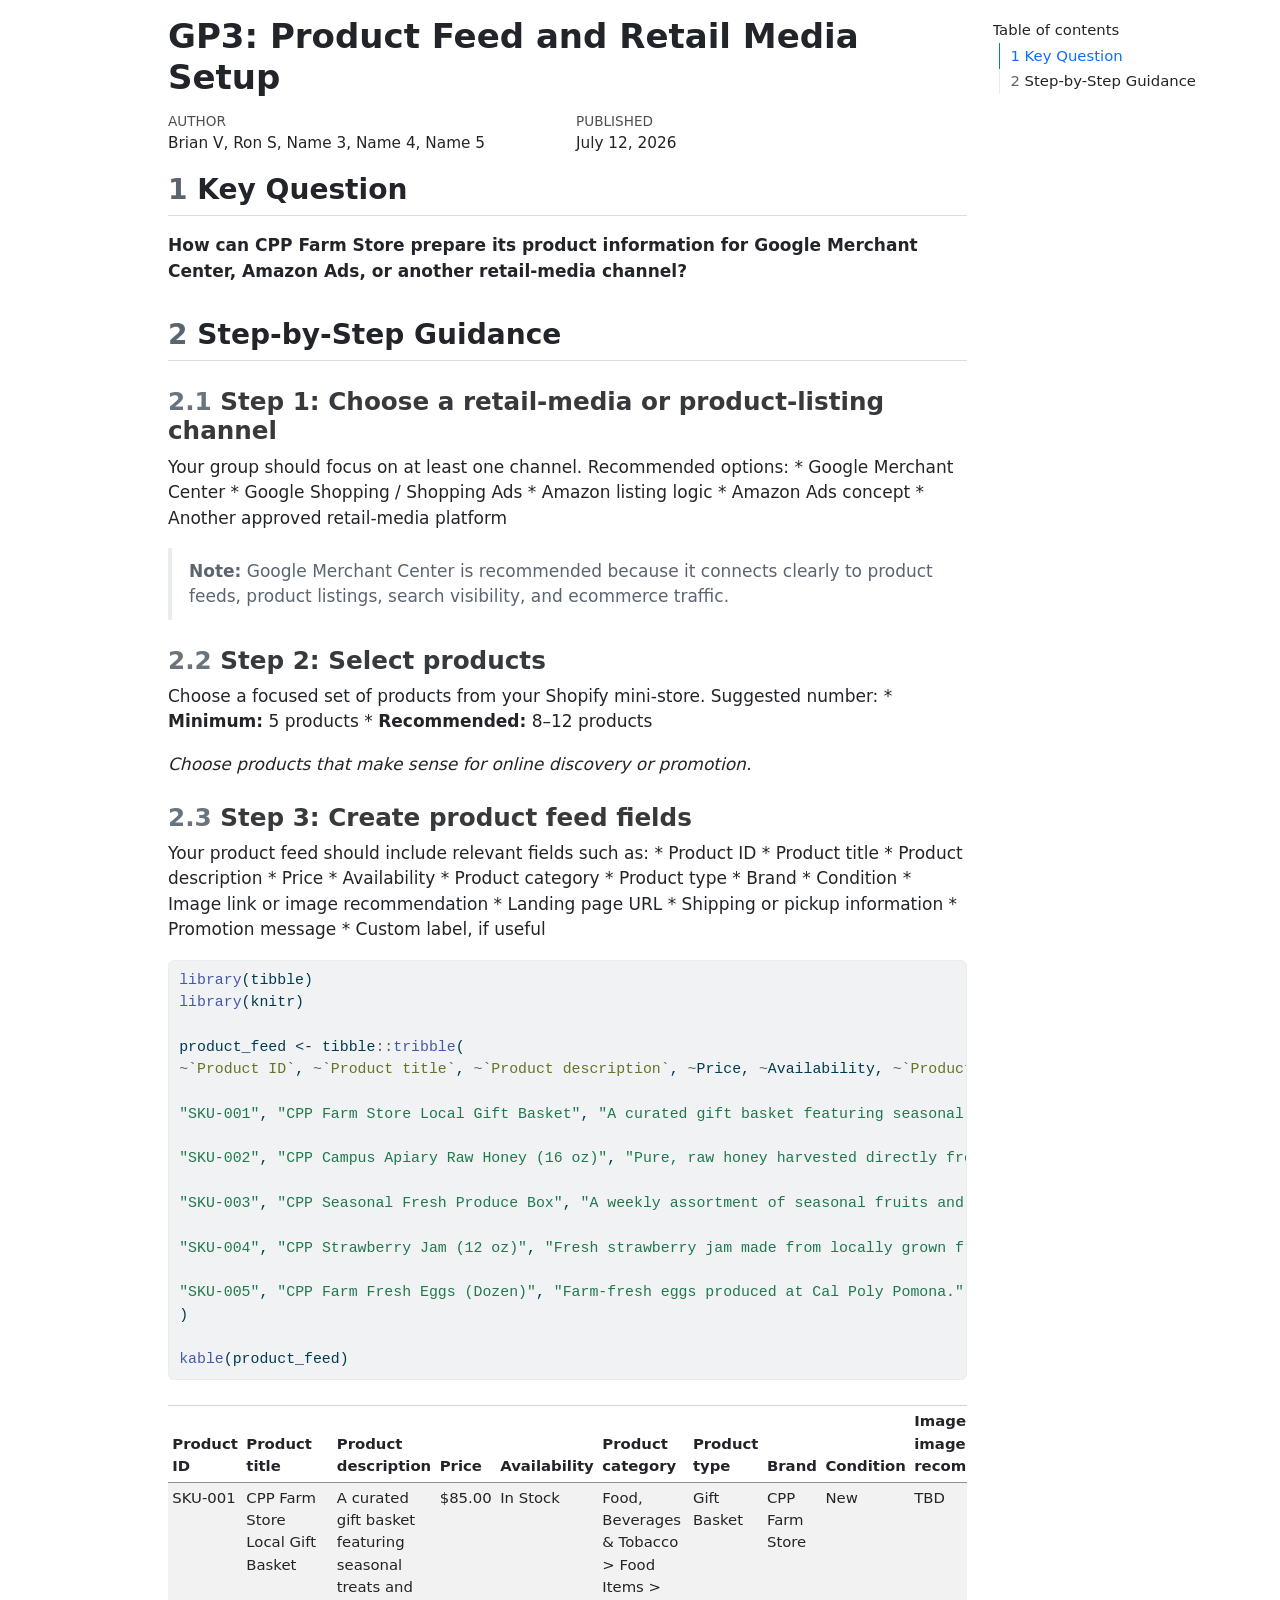
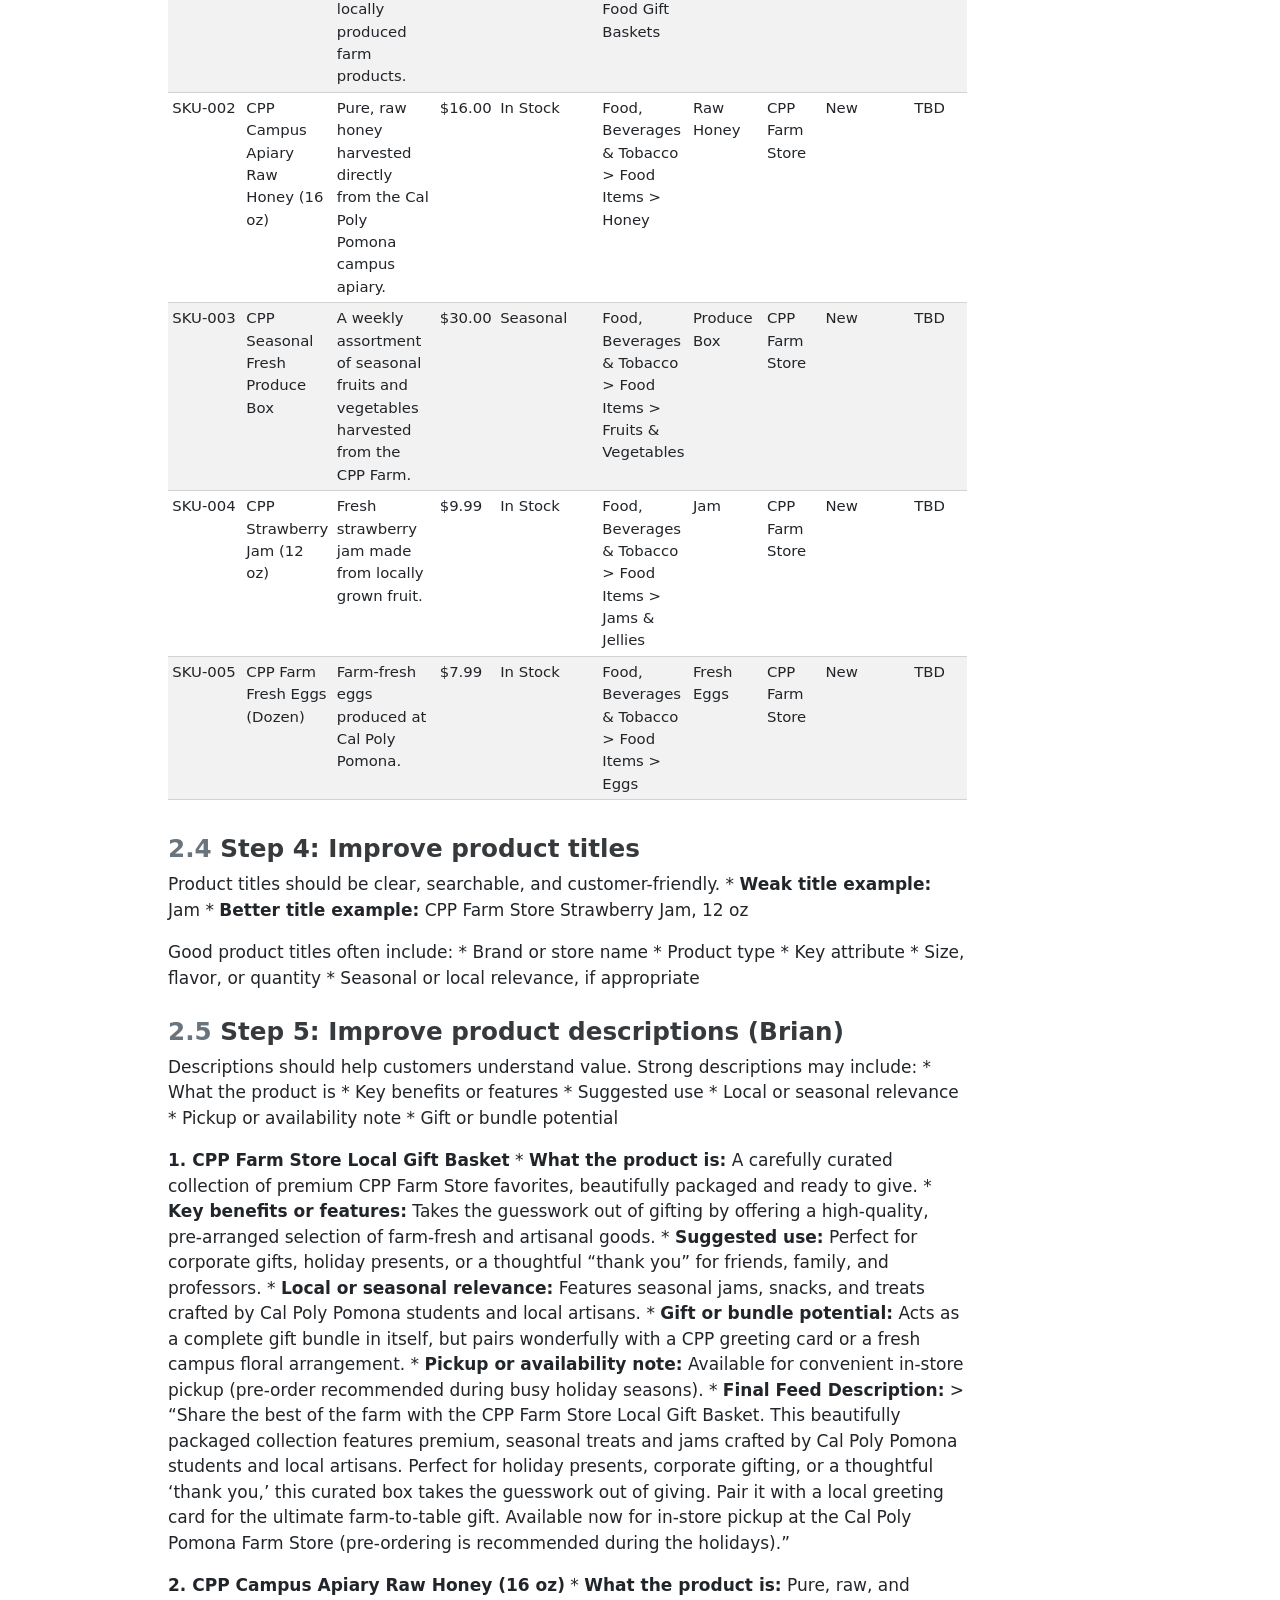
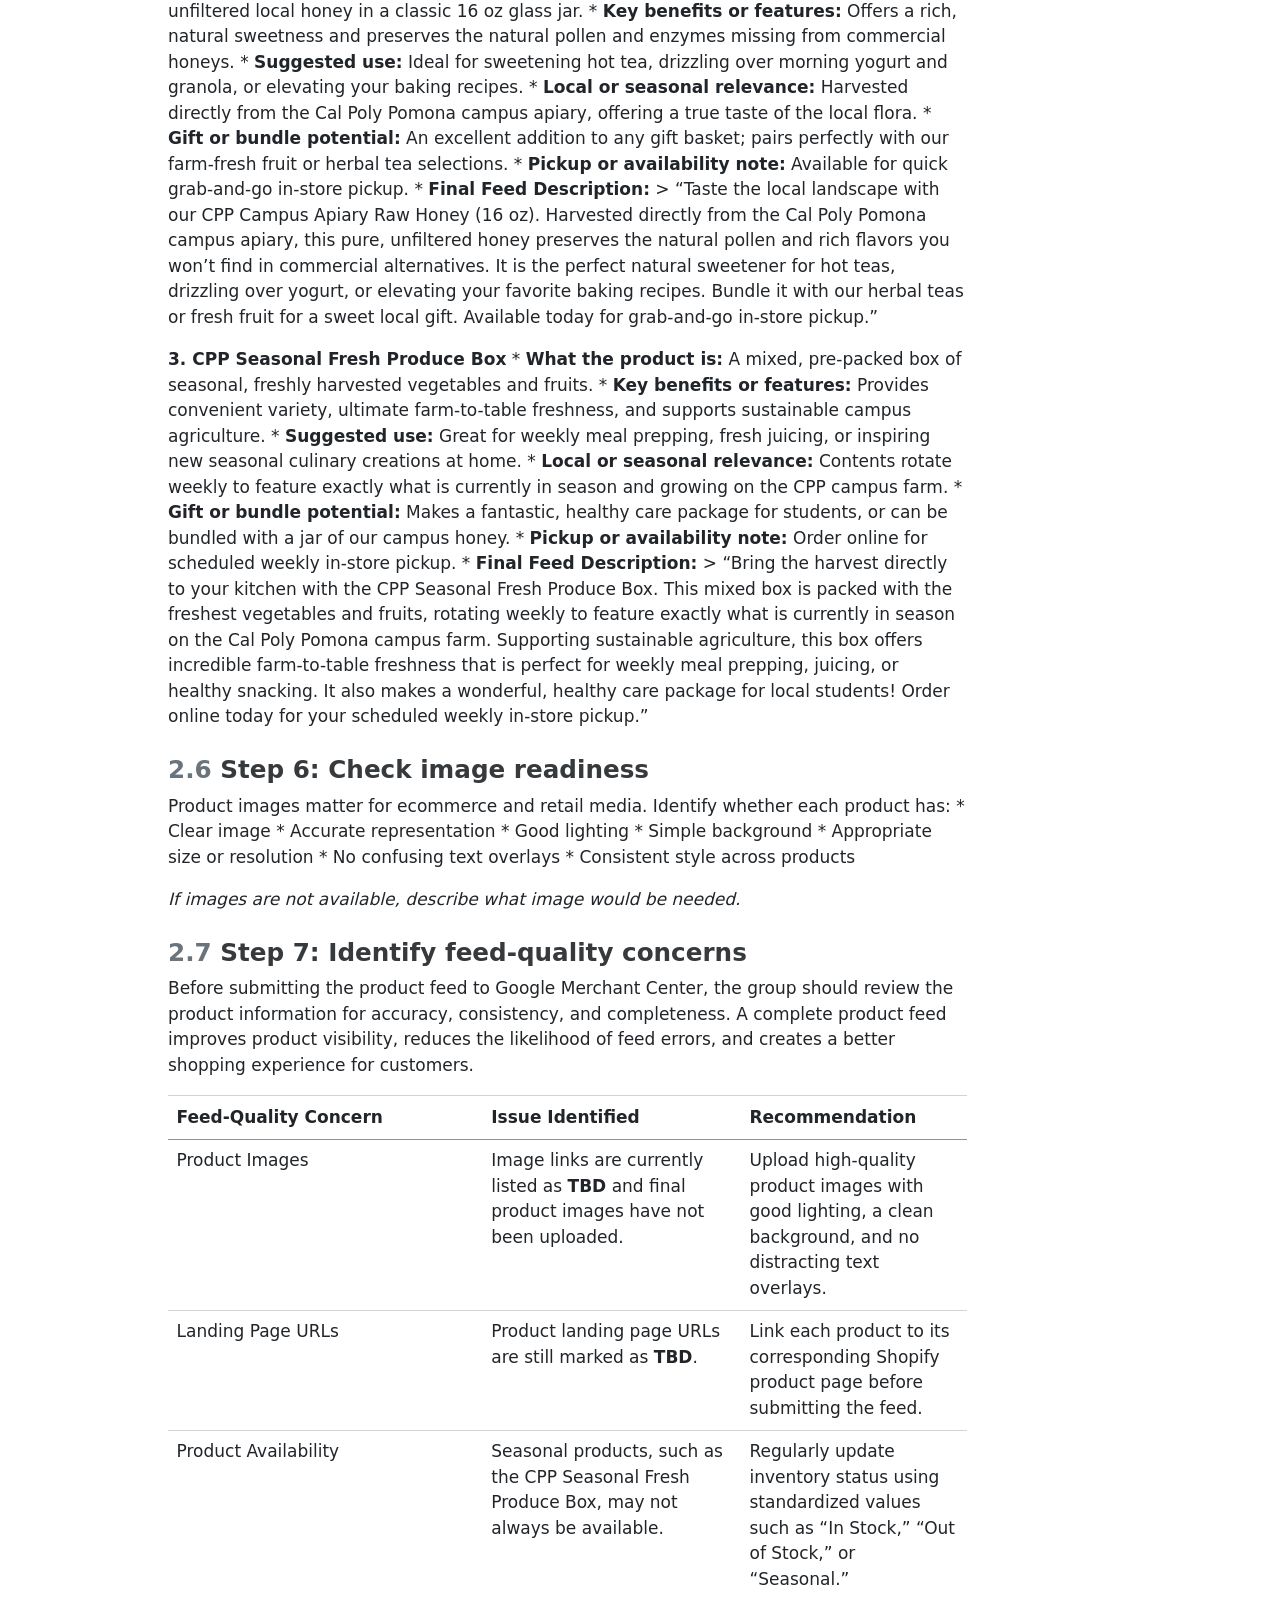
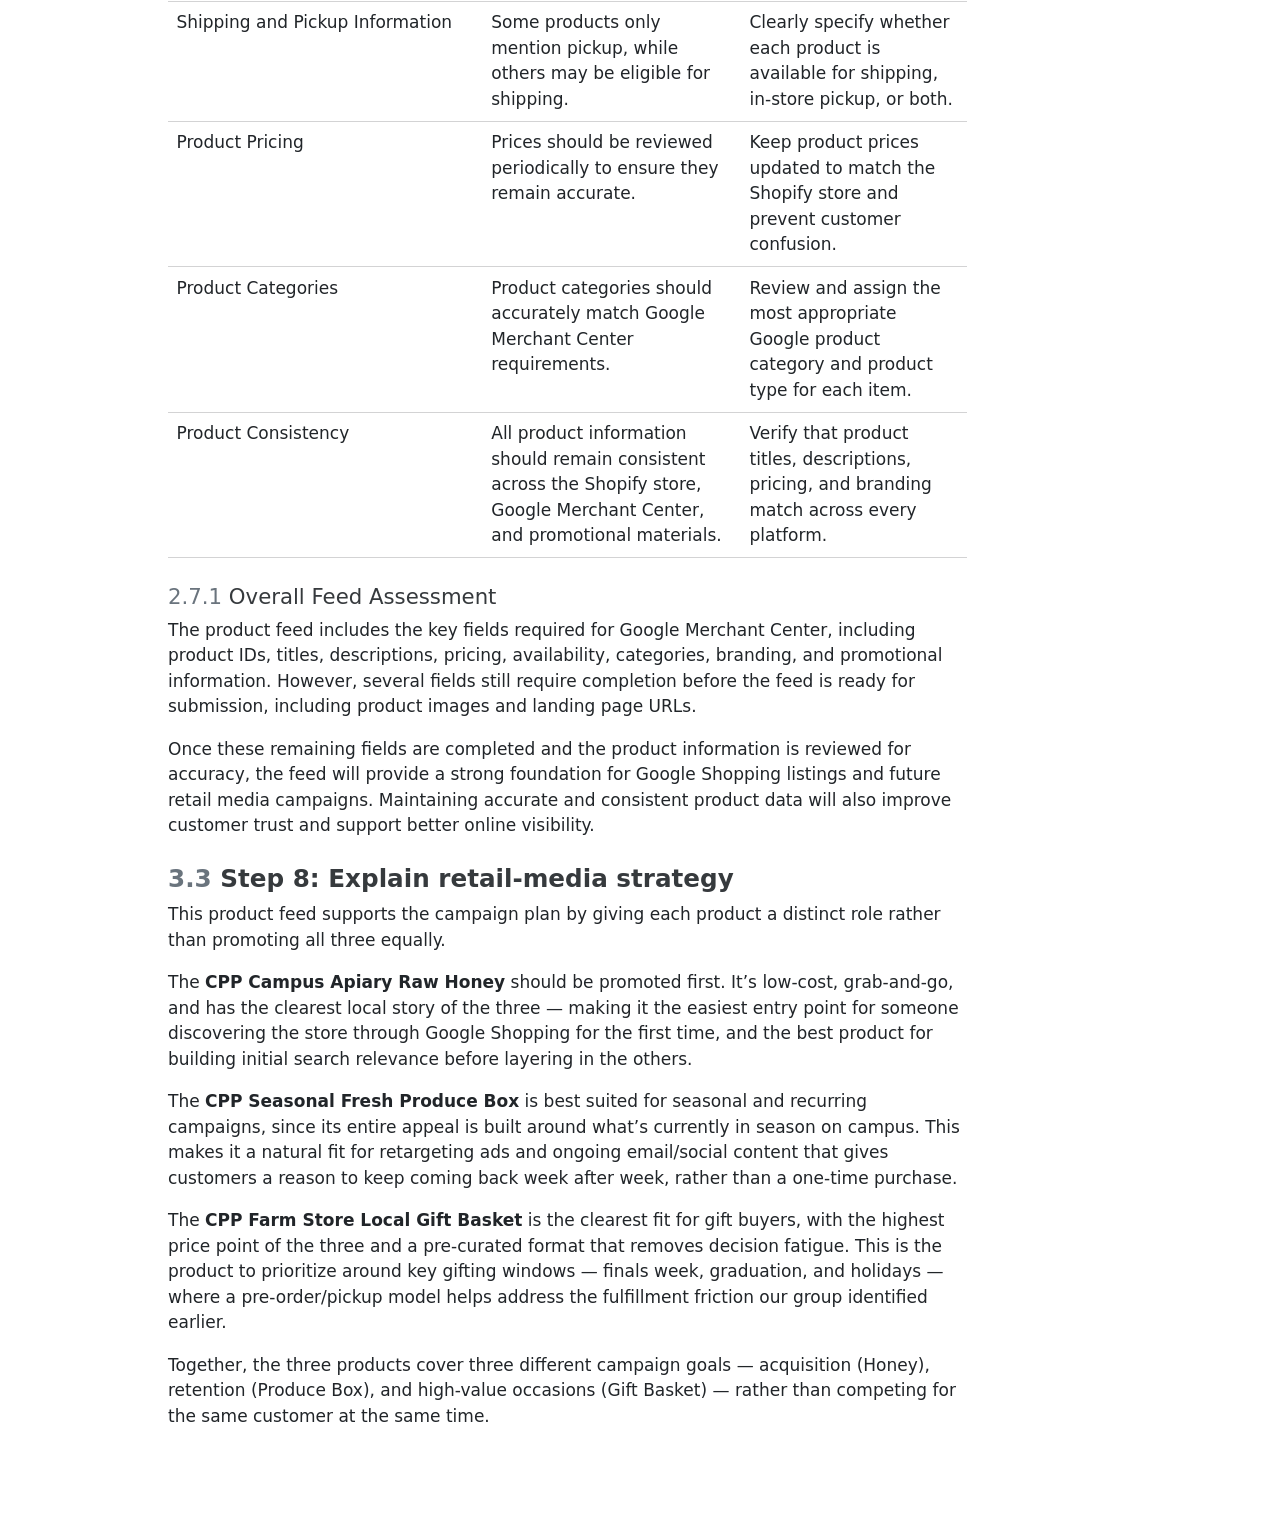
==== commit 6177b46e: "Merge branch 'main' of https://github.com/brianvuong1/retail-group-projects" ====
--- a/index.html
+++ b/index.html
@@ -2499,8 +2499,8 @@
 <p>Once these remaining fields are completed and the product information is reviewed for accuracy, the feed will provide a strong foundation for Google Shopping listings and future retail media campaigns. Maintaining accurate and consistent product data will also improve customer trust and support better online visibility.</p>
 </section>
 </section>
-<section id="step-8-explain-retail-media-strategy" class="level3" data-number="2.8">
-<h3 data-number="2.8" class="anchored" data-anchor-id="step-8-explain-retail-media-strategy"><span class="header-section-number">2.8</span> Step 8: Explain retail-media strategy</h3>
+<section id="step-8-explain-retail-media-strategy" class="level3" data-number="3.3">
+<h3 data-number="3.3" class="anchored" data-anchor-id="step-8-explain-retail-media-strategy"><span class="header-section-number">3.3</span> Step 8: Explain retail-media strategy</h3>
 <p>This product feed supports the campaign plan by giving each product a distinct role rather than promoting all three equally.</p>
 <p>The <strong>CPP Campus Apiary Raw Honey</strong> should be promoted first. It’s low-cost, grab-and-go, and has the clearest local story of the three — making it the easiest entry point for someone discovering the store through Google Shopping for the first time, and the best product for building initial search relevance before layering in the others.</p>
 <p>The <strong>CPP Seasonal Fresh Produce Box</strong> is best suited for seasonal and recurring campaigns, since its entire appeal is built around what’s currently in season on campus. This makes it a natural fit for retargeting ads and ongoing email/social content that gives customers a reason to keep coming back week after week, rather than a one-time purchase.</p>
